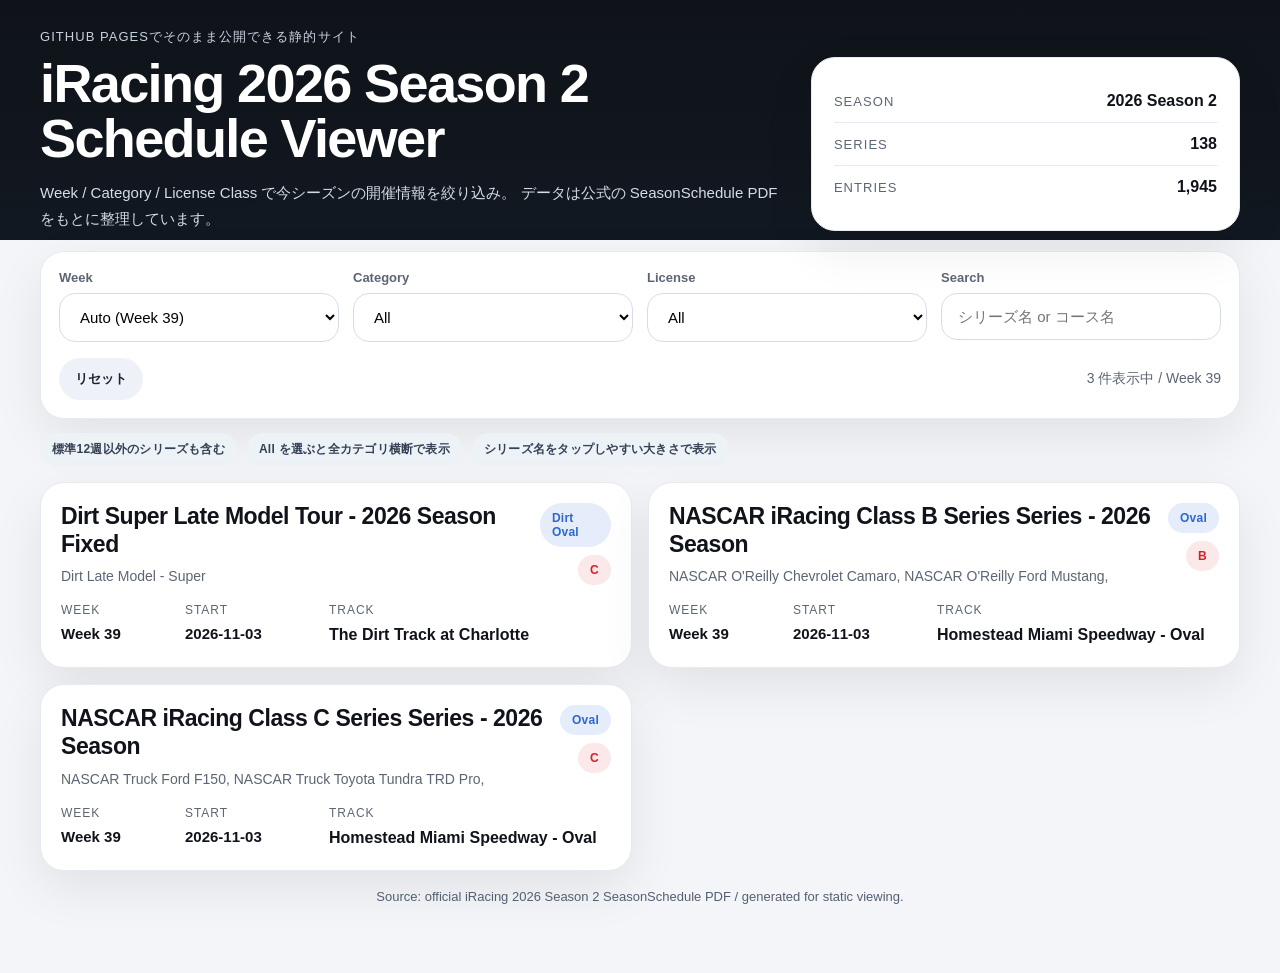
==== index.html @ 4efc9934 "Rename iracing-season-viewer-single-file.html to index.html" ====
<!doctype html>
<html lang="ja">
<head>
  <meta charset="utf-8" />
  <meta name="viewport" content="width=device-width, initial-scale=1" />
  <title>iRacing 2026 S2 Schedule Viewer</title>
  <meta name="description" content="iRacing 2026 Season 2 の開催情報を Week / Category / License で絞り込めるビューアー" />
  <style>

:root{
  --bg:#0e1116;
  --bg-soft:#161b22;
  --card:#ffffff;
  --text:#10131a;
  --text-soft:#5c6573;
  --line:#e7eaf0;
  --accent:#d91f26;
  --accent-2:#2f66d0;
  --shadow:0 18px 50px rgba(7,10,15,.08);
  --radius:24px;
}
*{box-sizing:border-box}
html,body{margin:0;padding:0;font-family:-apple-system,BlinkMacSystemFont,"Segoe UI",Roboto,"Hiragino Kaku Gothic ProN","Yu Gothic",sans-serif;background:linear-gradient(180deg,#0f1319 0%, #121821 240px, #f3f5f8 240px, #f3f5f8 100%);color:var(--text)}
body{min-height:100vh}
.page{width:min(1200px,calc(100vw - 28px));margin:0 auto;padding:28px 0 56px}
.hero{display:grid;grid-template-columns:1.4fr .8fr;gap:20px;align-items:stretch;margin-bottom:20px}
.eyebrow{margin:0 0 10px;color:#c7d2df;font-size:13px;letter-spacing:.08em;text-transform:uppercase}
h1{margin:0;color:#fff;font-size:clamp(30px,5vw,54px);line-height:1.02;letter-spacing:-.03em}
.hero-copy{max-width:820px;color:#d5dce7;font-size:15px;line-height:1.7;margin:14px 0 0}
.card{background:var(--card);border:1px solid var(--line);border-radius:var(--radius);box-shadow:var(--shadow)}
.hero-meta{padding:22px;align-self:end}
.meta-row{display:flex;justify-content:space-between;align-items:center;padding:12px 0;border-bottom:1px solid var(--line)}
.meta-row:last-child{border-bottom:none}
.meta-label{color:var(--text-soft);font-size:13px;text-transform:uppercase;letter-spacing:.08em}
.filters{padding:18px;margin-bottom:14px}
.filter-grid{display:grid;grid-template-columns:repeat(4,minmax(0,1fr));gap:14px}
.field{display:flex;flex-direction:column;gap:8px}
.field span{font-size:13px;color:var(--text-soft);font-weight:600}
.field select,.field input{
  width:100%;padding:14px 16px;border:1px solid #d7dde8;border-radius:16px;
  background:#fff;font-size:15px;outline:none
}
.field select:focus,.field input:focus{border-color:var(--accent-2);box-shadow:0 0 0 3px rgba(47,102,208,.12)}
.filter-actions{display:flex;justify-content:space-between;align-items:center;gap:12px;margin-top:16px}
.button{border:none;border-radius:999px;padding:12px 16px;font-weight:700;cursor:pointer}
.button.secondary{background:#eef2f8;color:#1b2330}
.result-meta{font-size:14px;color:var(--text-soft)}
.legend{display:flex;flex-wrap:wrap;gap:10px;margin:12px 0 16px}
.badge{display:inline-flex;align-items:center;justify-content:center;padding:8px 12px;border-radius:999px;font-size:12px;font-weight:700;letter-spacing:.02em}
.badge.neutral{background:#edf2f7;color:#334155}
.cards{display:grid;grid-template-columns:repeat(2,minmax(0,1fr));gap:16px}
.schedule-card{padding:20px}
.card-top{display:flex;justify-content:space-between;align-items:flex-start;gap:14px;margin-bottom:16px}
.series-name{margin:0;font-size:23px;line-height:1.2;letter-spacing:-.02em}
.series-subtitle{margin:8px 0 0;color:var(--text-soft);font-size:14px;line-height:1.5}
.badge-stack{display:flex;flex-direction:column;align-items:flex-end;gap:8px}
.category-badge{background:rgba(47,102,208,.12);color:var(--accent-2)}
.license-badge{background:rgba(217,31,38,.1);color:var(--accent)}
.info-grid{display:grid;grid-template-columns:110px 130px 1fr;gap:14px}
.label{font-size:12px;text-transform:uppercase;color:var(--text-soft);letter-spacing:.08em;margin-bottom:6px}
.value{font-size:15px;line-height:1.5;font-weight:600}
.track-value{font-size:16px}
.footer{margin-top:18px;color:#526071;font-size:13px;text-align:center}
.empty-state{padding:24px;text-align:center;color:var(--text-soft);grid-column:1/-1}
@media (max-width: 920px){
  .hero{grid-template-columns:1fr}
  .filter-grid{grid-template-columns:1fr 1fr}
  .cards{grid-template-columns:1fr}
}
@media (max-width: 640px){
  .page{width:min(100vw - 18px,1200px);padding-top:18px}
  .filter-grid{grid-template-columns:1fr}
  .filter-actions{flex-direction:column;align-items:flex-start}
  .series-name{font-size:20px}
  .info-grid{grid-template-columns:1fr}
  .badge-stack{align-items:flex-start;flex-direction:row;flex-wrap:wrap}
}

</style>
</head>
<body>
  <div class="page">
    <header class="hero">
      <div>
        <p class="eyebrow">GitHub Pagesでそのまま公開できる静的サイト</p>
        <h1>iRacing 2026 Season 2<br>Schedule Viewer</h1>
        <p class="hero-copy">
          Week / Category / License Class で今シーズンの開催情報を絞り込み。
          データは公式の SeasonSchedule PDF をもとに整理しています。
        </p>
      </div>
      <div class="hero-meta card">
        <div class="meta-row">
          <span class="meta-label">Season</span>
          <strong id="seasonName">2026 Season 2</strong>
        </div>
        <div class="meta-row">
          <span class="meta-label">Series</span>
          <strong id="seriesCount">-</strong>
        </div>
        <div class="meta-row">
          <span class="meta-label">Entries</span>
          <strong id="entryCount">-</strong>
        </div>
      </div>
    </header>

    <section class="filters card">
      <div class="filter-grid">
        <label class="field">
          <span>Week</span>
          <select id="weekFilter"></select>
        </label>

        <label class="field">
          <span>Category</span>
          <select id="categoryFilter">
            <option value="All">All</option>
          </select>
        </label>

        <label class="field">
          <span>License</span>
          <select id="licenseFilter">
            <option value="All">All</option>
          </select>
        </label>

        <label class="field field-search">
          <span>Search</span>
          <input id="searchInput" type="text" placeholder="シリーズ名 or コース名" />
        </label>
      </div>

      <div class="filter-actions">
        <button id="resetBtn" class="button secondary" type="button">リセット</button>
        <div id="resultMeta" class="result-meta">-</div>
      </div>
    </section>

    <section class="legend">
      <span class="badge neutral">標準12週以外のシリーズも含む</span>
      <span class="badge neutral">All を選ぶと全カテゴリ横断で表示</span>
      <span class="badge neutral">シリーズ名をタップしやすい大きさで表示</span>
    </section>

    <section id="cards" class="cards" aria-live="polite"></section>

    <template id="cardTemplate">
      <article class="schedule-card card">
        <div class="card-top">
          <div>
            <h2 class="series-name"></h2>
            <p class="series-subtitle"></p>
          </div>
          <div class="badge-stack">
            <span class="badge category-badge"></span>
            <span class="badge license-badge"></span>
          </div>
        </div>
        <div class="info-grid">
          <div>
            <div class="label">Week</div>
            <div class="value week-value"></div>
          </div>
          <div>
            <div class="label">Start</div>
            <div class="value date-value"></div>
          </div>
          <div class="track-block">
            <div class="label">Track</div>
            <div class="value track-value"></div>
          </div>
        </div>
      </article>
    </template>

    <footer class="footer">
      <p>Source: official iRacing 2026 Season 2 SeasonSchedule PDF / generated for static viewing.</p>
    </footer>
  </div>

  <script id="scheduleData" type="application/json">{"season": "2026 Season 2", "source": "Official iRacing SeasonSchedule.pdf", "generatedAt": "2026-03-24", "entries": [{"seriesName": "Mini Stock Rookie Series by Thrustmaster - 2026 Season 2", "category": "Oval", "license": "Rookie", "week": 1, "startDate": "2026-03-17", "track": "Charlotte Motor Speedway - Oval", "subtitle": "Mini Stock", "sourcePage": 6}, {"seriesName": "Mini Stock Rookie Series by Thrustmaster - 2026 Season 2", "category": "Oval", "license": "Rookie", "week": 2, "startDate": "2026-03-24", "track": "Langley Speedway", "subtitle": "Mini Stock", "sourcePage": 6}, {"seriesName": "Mini Stock Rookie Series by Thrustmaster - 2026 Season 2", "category": "Oval", "license": "Rookie", "week": 3, "startDate": "2026-03-31", "track": "USA International Speedway - Asphalt", "subtitle": "Mini Stock", "sourcePage": 6}, {"seriesName": "Mini Stock Rookie Series by Thrustmaster - 2026 Season 2", "category": "Oval", "license": "Rookie", "week": 4, "startDate": "2026-04-07", "track": "Southern National Motorsports Park", "subtitle": "Mini Stock", "sourcePage": 6}, {"seriesName": "Mini Stock Rookie Series by Thrustmaster - 2026 Season 2", "category": "Oval", "license": "Rookie", "week": 5, "startDate": "2026-04-14", "track": "South Boston Speedway", "subtitle": "Mini Stock", "sourcePage": 6}, {"seriesName": "Mini Stock Rookie Series by Thrustmaster - 2026 Season 2", "category": "Oval", "license": "Rookie", "week": 6, "startDate": "2026-04-21", "track": "Concord Speedway", "subtitle": "Mini Stock", "sourcePage": 6}, {"seriesName": "Mini Stock Rookie Series by Thrustmaster - 2026 Season 2", "category": "Oval", "license": "Rookie", "week": 7, "startDate": "2026-04-28", "track": "Oxford Plains Speedway", "subtitle": "Mini Stock", "sourcePage": 6}, {"seriesName": "Mini Stock Rookie Series by Thrustmaster - 2026 Season 2", "category": "Oval", "license": "Rookie", "week": 8, "startDate": "2026-05-05", "track": "Lanier National Speedway - Asphalt", "subtitle": "Mini Stock", "sourcePage": 6}, {"seriesName": "Mini Stock Rookie Series by Thrustmaster - 2026 Season 2", "category": "Oval", "license": "Rookie", "week": 9, "startDate": "2026-05-12", "track": "Thompson Speedway Motorsports Park - Oval", "subtitle": "Mini Stock", "sourcePage": 6}, {"seriesName": "Mini Stock Rookie Series by Thrustmaster - 2026 Season 2", "category": "Oval", "license": "Rookie", "week": 10, "startDate": "2026-05-19", "track": "Charlotte Motor Speedway - Oval", "subtitle": "Mini Stock", "sourcePage": 6}, {"seriesName": "Mini Stock Rookie Series by Thrustmaster - 2026 Season 2", "category": "Oval", "license": "Rookie", "week": 11, "startDate": "2026-05-26", "track": "Langley Speedway", "subtitle": "Mini Stock", "sourcePage": 6}, {"seriesName": "Mini Stock Rookie Series by Thrustmaster - 2026 Season 2", "category": "Oval", "license": "Rookie", "week": 12, "startDate": "2026-06-02", "track": "USA International Speedway - Asphalt", "subtitle": "Mini Stock", "sourcePage": 6}, {"seriesName": "Rookie Legends Cup by Simshop - 2026 Season 2", "category": "Oval", "license": "Rookie", "week": 1, "startDate": "2026-03-17", "track": "Charlotte Motor Speedway - Legends Oval", "subtitle": "Legends Ford '34 Coupe", "sourcePage": 7}, {"seriesName": "Rookie Legends Cup by Simshop - 2026 Season 2", "category": "Oval", "license": "Rookie", "week": 2, "startDate": "2026-03-24", "track": "USA International Speedway - Asphalt", "subtitle": "Legends Ford '34 Coupe", "sourcePage": 7}, {"seriesName": "Rookie Legends Cup by Simshop - 2026 Season 2", "category": "Oval", "license": "Rookie", "week": 3, "startDate": "2026-03-31", "track": "Oxford Plains Speedway", "subtitle": "Legends Ford '34 Coupe", "sourcePage": 7}, {"seriesName": "Rookie Legends Cup by Simshop - 2026 Season 2", "category": "Oval", "license": "Rookie", "week": 4, "startDate": "2026-04-07", "track": "Concord Speedway", "subtitle": "Legends Ford '34 Coupe", "sourcePage": 7}, {"seriesName": "Rookie Legends Cup by Simshop - 2026 Season 2", "category": "Oval", "license": "Rookie", "week": 5, "startDate": "2026-04-14", "track": "South Boston Speedway", "subtitle": "Legends Ford '34 Coupe", "sourcePage": 7}, {"seriesName": "Rookie Legends Cup by Simshop - 2026 Season 2", "category": "Oval", "license": "Rookie", "week": 6, "startDate": "2026-04-21", "track": "Lanier National Speedway - Asphalt", "subtitle": "Legends Ford '34 Coupe", "sourcePage": 7}, {"seriesName": "Rookie Legends Cup by Simshop - 2026 Season 2", "category": "Oval", "license": "Rookie", "week": 7, "startDate": "2026-04-28", "track": "Charlotte Motor Speedway - Legends Oval", "subtitle": "Legends Ford '34 Coupe", "sourcePage": 7}, {"seriesName": "Rookie Legends Cup by Simshop - 2026 Season 2", "category": "Oval", "license": "Rookie", "week": 8, "startDate": "2026-05-05", "track": "Thompson Speedway Motorsports Park - Oval", "subtitle": "Legends Ford '34 Coupe", "sourcePage": 7}, {"seriesName": "Rookie Legends Cup by Simshop - 2026 Season 2", "category": "Oval", "license": "Rookie", "week": 9, "startDate": "2026-05-12", "track": "Langley Speedway", "subtitle": "Legends Ford '34 Coupe", "sourcePage": 7}, {"seriesName": "Rookie Legends Cup by Simshop - 2026 Season 2", "category": "Oval", "license": "Rookie", "week": 10, "startDate": "2026-05-19", "track": "Lanier National Speedway - Asphalt", "subtitle": "Legends Ford '34 Coupe", "sourcePage": 7}, {"seriesName": "Rookie Legends Cup by Simshop - 2026 Season 2", "category": "Oval", "license": "Rookie", "week": 11, "startDate": "2026-05-26", "track": "Oxford Plains Speedway", "subtitle": "Legends Ford '34 Coupe", "sourcePage": 7}, {"seriesName": "Rookie Legends Cup by Simshop - 2026 Season 2", "category": "Oval", "license": "Rookie", "week": 12, "startDate": "2026-06-02", "track": "USA International Speedway - Asphalt", "subtitle": "Legends Ford '34 Coupe", "sourcePage": 7}, {"seriesName": "Rookie Street Stock Series by Fanatec - 2026 Season 2 Fixed", "category": "Oval", "license": "Rookie", "week": 1, "startDate": "2026-03-17", "track": "Charlotte Motor Speedway - Oval", "subtitle": "Street Stock - Eagle T3, Street Stock - Panther C1, Street Stock - Casino", "sourcePage": 8}, {"seriesName": "Rookie Street Stock Series by Fanatec - 2026 Season 2 Fixed", "category": "Oval", "license": "Rookie", "week": 2, "startDate": "2026-03-24", "track": "Langley Speedway", "subtitle": "Street Stock - Eagle T3, Street Stock - Panther C1, Street Stock - Casino", "sourcePage": 8}, {"seriesName": "Rookie Street Stock Series by Fanatec - 2026 Season 2 Fixed", "category": "Oval", "license": "Rookie", "week": 3, "startDate": "2026-03-31", "track": "USA International Speedway - Asphalt", "subtitle": "Street Stock - Eagle T3, Street Stock - Panther C1, Street Stock - Casino", "sourcePage": 8}, {"seriesName": "Rookie Street Stock Series by Fanatec - 2026 Season 2 Fixed", "category": "Oval", "license": "Rookie", "week": 4, "startDate": "2026-04-07", "track": "Southern National Motorsports Park", "subtitle": "Street Stock - Eagle T3, Street Stock - Panther C1, Street Stock - Casino", "sourcePage": 8}, {"seriesName": "Rookie Street Stock Series by Fanatec - 2026 Season 2 Fixed", "category": "Oval", "license": "Rookie", "week": 5, "startDate": "2026-04-14", "track": "South Boston Speedway", "subtitle": "Street Stock - Eagle T3, Street Stock - Panther C1, Street Stock - Casino", "sourcePage": 8}, {"seriesName": "Rookie Street Stock Series by Fanatec - 2026 Season 2 Fixed", "category": "Oval", "license": "Rookie", "week": 6, "startDate": "2026-04-21", "track": "Concord Speedway", "subtitle": "Street Stock - Eagle T3, Street Stock - Panther C1, Street Stock - Casino", "sourcePage": 8}, {"seriesName": "Rookie Street Stock Series by Fanatec - 2026 Season 2 Fixed", "category": "Oval", "license": "Rookie", "week": 7, "startDate": "2026-04-28", "track": "Oxford Plains Speedway", "subtitle": "Street Stock - Eagle T3, Street Stock - Panther C1, Street Stock - Casino", "sourcePage": 8}, {"seriesName": "Rookie Street Stock Series by Fanatec - 2026 Season 2 Fixed", "category": "Oval", "license": "Rookie", "week": 8, "startDate": "2026-05-05", "track": "Lanier National Speedway - Asphalt", "subtitle": "Street Stock - Eagle T3, Street Stock - Panther C1, Street Stock - Casino", "sourcePage": 8}, {"seriesName": "Rookie Street Stock Series by Fanatec - 2026 Season 2 Fixed", "category": "Oval", "license": "Rookie", "week": 9, "startDate": "2026-05-12", "track": "Thompson Speedway Motorsports Park - Oval", "subtitle": "Street Stock - Eagle T3, Street Stock - Panther C1, Street Stock - Casino", "sourcePage": 8}, {"seriesName": "Rookie Street Stock Series by Fanatec - 2026 Season 2 Fixed", "category": "Oval", "license": "Rookie", "week": 10, "startDate": "2026-05-19", "track": "Charlotte Motor Speedway - Oval", "subtitle": "Street Stock - Eagle T3, Street Stock - Panther C1, Street Stock - Casino", "sourcePage": 8}, {"seriesName": "Rookie Street Stock Series by Fanatec - 2026 Season 2 Fixed", "category": "Oval", "license": "Rookie", "week": 11, "startDate": "2026-05-26", "track": "Langley Speedway", "subtitle": "Street Stock - Eagle T3, Street Stock - Panther C1, Street Stock - Casino", "sourcePage": 8}, {"seriesName": "Rookie Street Stock Series by Fanatec - 2026 Season 2 Fixed", "category": "Oval", "license": "Rookie", "week": 12, "startDate": "2026-06-02", "track": "USA International Speedway - Asphalt", "subtitle": "Street Stock - Eagle T3, Street Stock - Panther C1, Street Stock - Casino", "sourcePage": 8}, {"seriesName": "ARCA Menards Series - 2026 Season 2 - Fixed", "category": "Oval", "license": "D", "week": 1, "startDate": "2026-03-17", "track": "Chicagoland Speedway", "subtitle": "ARCA Chevrolet SS, ARCA Ford Mustang, ARCA Toyota Camry", "sourcePage": 10}, {"seriesName": "ARCA Menards Series - 2026 Season 2 - Fixed", "category": "Oval", "license": "D", "week": 2, "startDate": "2026-03-24", "track": "Hickory Motor Speedway", "subtitle": "ARCA Chevrolet SS, ARCA Ford Mustang, ARCA Toyota Camry", "sourcePage": 10}, {"seriesName": "ARCA Menards Series - 2026 Season 2 - Fixed", "category": "Oval", "license": "D", "week": 3, "startDate": "2026-03-31", "track": "Rockingham Speedway - Oval", "subtitle": "ARCA Chevrolet SS, ARCA Ford Mustang, ARCA Toyota Camry", "sourcePage": 10}, {"seriesName": "ARCA Menards Series - 2026 Season 2 - Fixed", "category": "Oval", "license": "D", "week": 4, "startDate": "2026-04-07", "track": "Kansas Speedway - Oval", "subtitle": "ARCA Chevrolet SS, ARCA Ford Mustang, ARCA Toyota Camry", "sourcePage": 10}, {"seriesName": "ARCA Menards Series - 2026 Season 2 - Fixed", "category": "Oval", "license": "D", "week": 5, "startDate": "2026-04-14", "track": "Talladega Superspeedway", "subtitle": "ARCA Chevrolet SS, ARCA Ford Mustang, ARCA Toyota Camry", "sourcePage": 10}, {"seriesName": "ARCA Menards Series - 2026 Season 2 - Fixed", "category": "Oval", "license": "D", "week": 6, "startDate": "2026-04-21", "track": "Lanier National Speedway - Asphalt", "subtitle": "ARCA Chevrolet SS, ARCA Ford Mustang, ARCA Toyota Camry", "sourcePage": 10}, {"seriesName": "ARCA Menards Series - 2026 Season 2 - Fixed", "category": "Oval", "license": "D", "week": 7, "startDate": "2026-04-28", "track": "Watkins Glen International - Cup", "subtitle": "ARCA Chevrolet SS, ARCA Ford Mustang, ARCA Toyota Camry", "sourcePage": 10}, {"seriesName": "ARCA Menards Series - 2026 Season 2 - Fixed", "category": "Oval", "license": "D", "week": 8, "startDate": "2026-05-05", "track": "Nashville Fairgrounds Speedway - Oval", "subtitle": "ARCA Chevrolet SS, ARCA Ford Mustang, ARCA Toyota Camry", "sourcePage": 10}, {"seriesName": "ARCA Menards Series - 2026 Season 2 - Fixed", "category": "Oval", "license": "D", "week": 9, "startDate": "2026-05-12", "track": "[Legacy] Phoenix Raceway - 2008 - Oval", "subtitle": "ARCA Chevrolet SS, ARCA Ford Mustang, ARCA Toyota Camry", "sourcePage": 10}, {"seriesName": "ARCA Menards Series - 2026 Season 2 - Fixed", "category": "Oval", "license": "D", "week": 10, "startDate": "2026-05-19", "track": "South Boston Speedway", "subtitle": "ARCA Chevrolet SS, ARCA Ford Mustang, ARCA Toyota Camry", "sourcePage": 10}, {"seriesName": "ARCA Menards Series - 2026 Season 2 - Fixed", "category": "Oval", "license": "D", "week": 11, "startDate": "2026-05-26", "track": "Michigan International Speedway", "subtitle": "ARCA Chevrolet SS, ARCA Ford Mustang, ARCA Toyota Camry", "sourcePage": 10}, {"seriesName": "ARCA Menards Series - 2026 Season 2 - Fixed", "category": "Oval", "license": "D", "week": 12, "startDate": "2026-06-02", "track": "Pocono Raceway", "subtitle": "ARCA Chevrolet SS, ARCA Ford Mustang, ARCA Toyota Camry", "sourcePage": 10}, {"seriesName": "ARCA Menards Series - 2026 Season 2 - Fixed", "category": "Oval", "license": "D", "week": 1, "startDate": "2026-03-17", "track": "Southern National Motorsports Park", "subtitle": "ARCA Chevrolet SS, ARCA Ford Mustang, ARCA Toyota Camry", "sourcePage": 10}, {"seriesName": "ARCA Menards Series - 2026 Season 2 - Fixed", "category": "Oval", "license": "D", "week": 2, "startDate": "2026-03-24", "track": "The Bullring", "subtitle": "ARCA Chevrolet SS, ARCA Ford Mustang, ARCA Toyota Camry", "sourcePage": 10}, {"seriesName": "ARCA Menards Series - 2026 Season 2 - Fixed", "category": "Oval", "license": "D", "week": 3, "startDate": "2026-03-31", "track": "Myrtle Beach Speedway", "subtitle": "ARCA Chevrolet SS, ARCA Ford Mustang, ARCA Toyota Camry", "sourcePage": 10}, {"seriesName": "ARCA Menards Series - 2026 Season 2 - Fixed", "category": "Oval", "license": "D", "week": 4, "startDate": "2026-04-07", "track": "Hickory Motor Speedway", "subtitle": "ARCA Chevrolet SS, ARCA Ford Mustang, ARCA Toyota Camry", "sourcePage": 10}, {"seriesName": "ARCA Menards Series - 2026 Season 2 - Fixed", "category": "Oval", "license": "D", "week": 5, "startDate": "2026-04-14", "track": "Richmond Raceway", "subtitle": "ARCA Chevrolet SS, ARCA Ford Mustang, ARCA Toyota Camry", "sourcePage": 10}, {"seriesName": "ARCA Menards Series - 2026 Season 2 - Fixed", "category": "Oval", "license": "D", "week": 6, "startDate": "2026-04-21", "track": "Langley Speedway", "subtitle": "ARCA Chevrolet SS, ARCA Ford Mustang, ARCA Toyota Camry", "sourcePage": 10}, {"seriesName": "ARCA Menards Series - 2026 Season 2 - Fixed", "category": "Oval", "license": "D", "week": 7, "startDate": "2026-04-28", "track": "Martinsville Speedway", "subtitle": "ARCA Chevrolet SS, ARCA Ford Mustang, ARCA Toyota Camry", "sourcePage": 10}, {"seriesName": "ARCA Menards Series - 2026 Season 2 - Fixed", "category": "Oval", "license": "D", "week": 8, "startDate": "2026-05-05", "track": "South Boston Speedway", "subtitle": "ARCA Chevrolet SS, ARCA Ford Mustang, ARCA Toyota Camry", "sourcePage": 10}, {"seriesName": "ARCA Menards Series - 2026 Season 2 - Fixed", "category": "Oval", "license": "D", "week": 9, "startDate": "2026-05-12", "track": "Five Flags Speedway", "subtitle": "ARCA Chevrolet SS, ARCA Ford Mustang, ARCA Toyota Camry", "sourcePage": 10}, {"seriesName": "ARCA Menards Series - 2026 Season 2 - Fixed", "category": "Oval", "license": "D", "week": 10, "startDate": "2026-05-19", "track": "Thompson Speedway Motorsports Park - Oval", "subtitle": "ARCA Chevrolet SS, ARCA Ford Mustang, ARCA Toyota Camry", "sourcePage": 10}, {"seriesName": "ARCA Menards Series - 2026 Season 2 - Fixed", "category": "Oval", "license": "D", "week": 11, "startDate": "2026-05-26", "track": "Concord Speedway", "subtitle": "ARCA Chevrolet SS, ARCA Ford Mustang, ARCA Toyota Camry", "sourcePage": 10}, {"seriesName": "ARCA Menards Series - 2026 Season 2 - Fixed", "category": "Oval", "license": "D", "week": 12, "startDate": "2026-06-02", "track": "USA International Speedway - Asphalt", "subtitle": "ARCA Chevrolet SS, ARCA Ford Mustang, ARCA Toyota Camry", "sourcePage": 10}, {"seriesName": "Draft Master Challenge by Simagic - 2026 Season 2", "category": "Oval", "license": "D", "week": 1, "startDate": "2026-03-17", "track": "Talladega Superspeedway NASCAR Cup Series Next Gen Chevrolet Camaro ZL1, NASCAR Cup Series Next Gen Ford Mustang, NASCAR Cup Series Next Gen Toyota Camry", "subtitle": "See race week for cars in use that week.", "sourcePage": 12}, {"seriesName": "Draft Master Challenge by Simagic - 2026 Season 2", "category": "Oval", "license": "D", "week": 2, "startDate": "2026-03-24", "track": "Talladega Superspeedway Gen 4 Chevrolet Monte Carlo - 2003, Gen 4 Ford Taurus - 2003", "subtitle": "See race week for cars in use that week.", "sourcePage": 12}, {"seriesName": "Draft Master Challenge by Simagic - 2026 Season 2", "category": "Oval", "license": "D", "week": 3, "startDate": "2026-03-31", "track": "Talladega Superspeedway NASCAR O'Reilly Chevrolet Camaro, NASCAR O'Reilly Ford Mustang, NASCAR O'Reilly Toyota Supra", "subtitle": "See race week for cars in use that week.", "sourcePage": 12}, {"seriesName": "Draft Master Challenge by Simagic - 2026 Season 2", "category": "Oval", "license": "D", "week": 4, "startDate": "2026-04-07", "track": "Talladega Superspeedway [Legacy] NASCAR Cup Chevrolet Impala COT - 2009", "subtitle": "See race week for cars in use that week.", "sourcePage": 12}, {"seriesName": "Draft Master Challenge by Simagic - 2026 Season 2", "category": "Oval", "license": "D", "week": 5, "startDate": "2026-04-14", "track": "Talladega Superspeedway NASCAR Truck Chevrolet Silverado, NASCAR Truck Ford F150, NASCAR Truck RAM, NASCAR Truck Toyota Tundra TRD Pro", "subtitle": "See race week for cars in use that week.", "sourcePage": 12}, {"seriesName": "Draft Master Challenge by Simagic - 2026 Season 2", "category": "Oval", "license": "D", "week": 6, "startDate": "2026-04-21", "track": "Talladega Superspeedway NASCAR Legends Buick LeSabre - 1987, NASCAR Legends Chevrolet Monte Carlo - 1987, NASCAR Legends Ford Thunderbird - 1987, NASCAR Legends Pontiac Grand Prix - 1987", "subtitle": "See race week for cars in use that week.", "sourcePage": 12}, {"seriesName": "Draft Master Challenge by Simagic - 2026 Season 2", "category": "Oval", "license": "D", "week": 7, "startDate": "2026-04-28", "track": "Daytona International Speedway - Oval NASCAR Cup Series Next Gen Chevrolet Camaro ZL1, NASCAR Cup Series Next Gen Ford Mustang, NASCAR Cup Series Next Gen Toyota Camry", "subtitle": "See race week for cars in use that week.", "sourcePage": 12}, {"seriesName": "Draft Master Challenge by Simagic - 2026 Season 2", "category": "Oval", "license": "D", "week": 8, "startDate": "2026-05-05", "track": "Daytona International Speedway - Oval Gen 4 Chevrolet Monte Carlo - 2003, Gen 4 Ford Taurus - 2003", "subtitle": "See race week for cars in use that week.", "sourcePage": 12}, {"seriesName": "Draft Master Challenge by Simagic - 2026 Season 2", "category": "Oval", "license": "D", "week": 9, "startDate": "2026-05-12", "track": "Daytona International Speedway - Oval NASCAR O'Reilly Chevrolet Camaro, NASCAR O'Reilly Ford Mustang, NASCAR O'Reilly Toyota Supra", "subtitle": "See race week for cars in use that week.", "sourcePage": 12}, {"seriesName": "Draft Master Challenge by Simagic - 2026 Season 2", "category": "Oval", "license": "D", "week": 10, "startDate": "2026-05-19", "track": "Daytona International Speedway - Oval [Legacy] NASCAR Cup Chevrolet Impala COT - 2009", "subtitle": "See race week for cars in use that week.", "sourcePage": 12}, {"seriesName": "Draft Master Challenge by Simagic - 2026 Season 2", "category": "Oval", "license": "D", "week": 11, "startDate": "2026-05-26", "track": "Daytona International Speedway - Oval NASCAR Truck Chevrolet Silverado, NASCAR Truck Ford F150, NASCAR Truck RAM, NASCAR Truck Toyota Tundra TRD Pro", "subtitle": "See race week for cars in use that week.", "sourcePage": 12}, {"seriesName": "Draft Master Challenge by Simagic - 2026 Season 2", "category": "Oval", "license": "D", "week": 12, "startDate": "2026-06-02", "track": "Daytona International Speedway - Oval NASCAR Legends Buick LeSabre - 1987, NASCAR Legends Chevrolet Monte Carlo - 1987, NASCAR Legends Ford Thunderbird - 1987, NASCAR Legends Pontiac Grand Prix - 1987", "subtitle": "See race week for cars in use that week.", "sourcePage": 12}, {"seriesName": "Jr Open Wheel Oval Challenge - 2026 Season 2", "category": "Oval", "license": "D", "week": 1, "startDate": "2026-03-17", "track": "Thompson Speedway Motorsports Park - Oval", "subtitle": "Indy Pro 2000 PM-18", "sourcePage": 13}, {"seriesName": "Jr Open Wheel Oval Challenge - 2026 Season 2", "category": "Oval", "license": "D", "week": 2, "startDate": "2026-03-24", "track": "Richmond Raceway", "subtitle": "Indy Pro 2000 PM-18", "sourcePage": 13}, {"seriesName": "Jr Open Wheel Oval Challenge - 2026 Season 2", "category": "Oval", "license": "D", "week": 3, "startDate": "2026-03-31", "track": "World Wide Technology Raceway (Gateway) - Oval", "subtitle": "Indy Pro 2000 PM-18", "sourcePage": 13}, {"seriesName": "Jr Open Wheel Oval Challenge - 2026 Season 2", "category": "Oval", "license": "D", "week": 4, "startDate": "2026-04-07", "track": "Lanier National Speedway - Asphalt", "subtitle": "Indy Pro 2000 PM-18", "sourcePage": 13}, {"seriesName": "Jr Open Wheel Oval Challenge - 2026 Season 2", "category": "Oval", "license": "D", "week": 5, "startDate": "2026-04-14", "track": "Rockingham Speedway - Oval", "subtitle": "Indy Pro 2000 PM-18", "sourcePage": 13}, {"seriesName": "Jr Open Wheel Oval Challenge - 2026 Season 2", "category": "Oval", "license": "D", "week": 6, "startDate": "2026-04-21", "track": "USA International Speedway - Asphalt", "subtitle": "Indy Pro 2000 PM-18", "sourcePage": 13}, {"seriesName": "Jr Open Wheel Oval Challenge - 2026 Season 2", "category": "Oval", "license": "D", "week": 7, "startDate": "2026-04-28", "track": "Southern National Motorsports Park", "subtitle": "Indy Pro 2000 PM-18", "sourcePage": 13}, {"seriesName": "Jr Open Wheel Oval Challenge - 2026 Season 2", "category": "Oval", "license": "D", "week": 8, "startDate": "2026-05-05", "track": "Indianapolis Motor Speedway - Open Wheel Oval", "subtitle": "Indy Pro 2000 PM-18", "sourcePage": 13}, {"seriesName": "Jr Open Wheel Oval Challenge - 2026 Season 2", "category": "Oval", "license": "D", "week": 9, "startDate": "2026-05-12", "track": "[Legacy] Phoenix Raceway - 2008 - Oval", "subtitle": "Indy Pro 2000 PM-18", "sourcePage": 13}, {"seriesName": "Jr Open Wheel Oval Challenge - 2026 Season 2", "category": "Oval", "license": "D", "week": 10, "startDate": "2026-05-19", "track": "Lucas Oil Indianapolis Raceway Park - Oval", "subtitle": "Indy Pro 2000 PM-18", "sourcePage": 13}, {"seriesName": "Jr Open Wheel Oval Challenge - 2026 Season 2", "category": "Oval", "license": "D", "week": 11, "startDate": "2026-05-26", "track": "South Boston Speedway", "subtitle": "Indy Pro 2000 PM-18", "sourcePage": 13}, {"seriesName": "Jr Open Wheel Oval Challenge - 2026 Season 2", "category": "Oval", "license": "D", "week": 12, "startDate": "2026-06-02", "track": "New Hampshire Motor Speedway - Oval", "subtitle": "Indy Pro 2000 PM-18", "sourcePage": 13}, {"seriesName": "SK Modified Series - 2026 Season 2 - Fixed", "category": "Oval", "license": "D", "week": 1, "startDate": "2026-03-17", "track": "Lanier National Speedway - Asphalt", "subtitle": "Modified - SK", "sourcePage": 14}, {"seriesName": "SK Modified Series - 2026 Season 2 - Fixed", "category": "Oval", "license": "D", "week": 2, "startDate": "2026-03-24", "track": "North Wilkesboro Speedway - Oval - 1987", "subtitle": "Modified - SK", "sourcePage": 14}, {"seriesName": "SK Modified Series - 2026 Season 2 - Fixed", "category": "Oval", "license": "D", "week": 3, "startDate": "2026-03-31", "track": "South Boston Speedway", "subtitle": "Modified - SK", "sourcePage": 14}, {"seriesName": "SK Modified Series - 2026 Season 2 - Fixed", "category": "Oval", "license": "D", "week": 4, "startDate": "2026-04-07", "track": "Slinger Speedway - Oval", "subtitle": "Modified - SK", "sourcePage": 14}, {"seriesName": "SK Modified Series - 2026 Season 2 - Fixed", "category": "Oval", "license": "D", "week": 5, "startDate": "2026-04-14", "track": "USA International Speedway - Asphalt", "subtitle": "Modified - SK", "sourcePage": 14}, {"seriesName": "SK Modified Series - 2026 Season 2 - Fixed", "category": "Oval", "license": "D", "week": 6, "startDate": "2026-04-21", "track": "Kevin Harvick's Kern Raceway - Asphalt Track", "subtitle": "Modified - SK", "sourcePage": 14}, {"seriesName": "SK Modified Series - 2026 Season 2 - Fixed", "category": "Oval", "license": "D", "week": 7, "startDate": "2026-04-28", "track": "Southern National Motorsports Park", "subtitle": "Modified - SK", "sourcePage": 14}, {"seriesName": "SK Modified Series - 2026 Season 2 - Fixed", "category": "Oval", "license": "D", "week": 8, "startDate": "2026-05-05", "track": "Nashville Fairgrounds Speedway - Mini", "subtitle": "Modified - SK", "sourcePage": 14}, {"seriesName": "SK Modified Series - 2026 Season 2 - Fixed", "category": "Oval", "license": "D", "week": 9, "startDate": "2026-05-12", "track": "Thompson Speedway Motorsports Park - Oval", "subtitle": "Modified - SK", "sourcePage": 14}, {"seriesName": "SK Modified Series - 2026 Season 2 - Fixed", "category": "Oval", "license": "D", "week": 10, "startDate": "2026-05-19", "track": "New Smyrna Speedway", "subtitle": "Modified - SK", "sourcePage": 14}, {"seriesName": "SK Modified Series - 2026 Season 2 - Fixed", "category": "Oval", "license": "D", "week": 11, "startDate": "2026-05-26", "track": "Oxford Plains Speedway", "subtitle": "Modified - SK", "sourcePage": 14}, {"seriesName": "SK Modified Series - 2026 Season 2 - Fixed", "category": "Oval", "license": "D", "week": 12, "startDate": "2026-06-02", "track": "Stafford Motor Speedway - Full Course", "subtitle": "Modified - SK", "sourcePage": 14}, {"seriesName": "SK Modified Weekly Series - 2026 Season 2", "category": "Oval", "license": "D", "week": 1, "startDate": "2026-03-17", "track": "Lanier National Speedway - Asphalt", "subtitle": "Modified - SK", "sourcePage": 15}, {"seriesName": "SK Modified Weekly Series - 2026 Season 2", "category": "Oval", "license": "D", "week": 2, "startDate": "2026-03-24", "track": "North Wilkesboro Speedway - Oval - 1987", "subtitle": "Modified - SK", "sourcePage": 15}, {"seriesName": "SK Modified Weekly Series - 2026 Season 2", "category": "Oval", "license": "D", "week": 3, "startDate": "2026-03-31", "track": "South Boston Speedway", "subtitle": "Modified - SK", "sourcePage": 15}, {"seriesName": "SK Modified Weekly Series - 2026 Season 2", "category": "Oval", "license": "D", "week": 4, "startDate": "2026-04-07", "track": "Slinger Speedway - Oval", "subtitle": "Modified - SK", "sourcePage": 15}, {"seriesName": "SK Modified Weekly Series - 2026 Season 2", "category": "Oval", "license": "D", "week": 5, "startDate": "2026-04-14", "track": "USA International Speedway - Asphalt", "subtitle": "Modified - SK", "sourcePage": 15}, {"seriesName": "SK Modified Weekly Series - 2026 Season 2", "category": "Oval", "license": "D", "week": 6, "startDate": "2026-04-21", "track": "Kevin Harvick's Kern Raceway - Asphalt Track", "subtitle": "Modified - SK", "sourcePage": 15}, {"seriesName": "SK Modified Weekly Series - 2026 Season 2", "category": "Oval", "license": "D", "week": 7, "startDate": "2026-04-28", "track": "Southern National Motorsports Park", "subtitle": "Modified - SK", "sourcePage": 15}, {"seriesName": "SK Modified Weekly Series - 2026 Season 2", "category": "Oval", "license": "D", "week": 8, "startDate": "2026-05-05", "track": "Nashville Fairgrounds Speedway - Mini", "subtitle": "Modified - SK", "sourcePage": 15}, {"seriesName": "SK Modified Weekly Series - 2026 Season 2", "category": "Oval", "license": "D", "week": 9, "startDate": "2026-05-12", "track": "Thompson Speedway Motorsports Park - Oval", "subtitle": "Modified - SK", "sourcePage": 15}, {"seriesName": "SK Modified Weekly Series - 2026 Season 2", "category": "Oval", "license": "D", "week": 10, "startDate": "2026-05-19", "track": "New Smyrna Speedway", "subtitle": "Modified - SK", "sourcePage": 15}, {"seriesName": "SK Modified Weekly Series - 2026 Season 2", "category": "Oval", "license": "D", "week": 11, "startDate": "2026-05-26", "track": "Oxford Plains Speedway", "subtitle": "Modified - SK", "sourcePage": 15}, {"seriesName": "SK Modified Weekly Series - 2026 Season 2", "category": "Oval", "license": "D", "week": 12, "startDate": "2026-06-02", "track": "Stafford Motor Speedway - Full Course", "subtitle": "Modified - SK", "sourcePage": 15}, {"seriesName": "SRX Series - Fixed - 2026 Season 2", "category": "Oval", "license": "D", "week": 1, "startDate": "2026-03-17", "track": "South Boston Speedway", "subtitle": "SRX", "sourcePage": 16}, {"seriesName": "SRX Series - Fixed - 2026 Season 2", "category": "Oval", "license": "D", "week": 2, "startDate": "2026-03-24", "track": "Richmond Raceway", "subtitle": "SRX", "sourcePage": 16}, {"seriesName": "SRX Series - Fixed - 2026 Season 2", "category": "Oval", "license": "D", "week": 3, "startDate": "2026-03-31", "track": "Williams Grove Speedway", "subtitle": "SRX", "sourcePage": 16}, {"seriesName": "SRX Series - Fixed - 2026 Season 2", "category": "Oval", "license": "D", "week": 4, "startDate": "2026-04-07", "track": "Road America - Full Course", "subtitle": "SRX", "sourcePage": 16}, {"seriesName": "SRX Series - Fixed - 2026 Season 2", "category": "Oval", "license": "D", "week": 5, "startDate": "2026-04-14", "track": "Lucas Oil Indianapolis Raceway Park - Oval", "subtitle": "SRX", "sourcePage": 16}, {"seriesName": "SRX Series - Fixed - 2026 Season 2", "category": "Oval", "license": "D", "week": 6, "startDate": "2026-04-21", "track": "New Smyrna Speedway", "subtitle": "SRX", "sourcePage": 16}, {"seriesName": "SRX Series - Fixed - 2026 Season 2", "category": "Oval", "license": "D", "week": 7, "startDate": "2026-04-28", "track": "Port Royal Speedway", "subtitle": "SRX", "sourcePage": 16}, {"seriesName": "SRX Series - Fixed - 2026 Season 2", "category": "Oval", "license": "D", "week": 8, "startDate": "2026-05-05", "track": "Oxford Plains Speedway", "subtitle": "SRX", "sourcePage": 16}, {"seriesName": "SRX Series - Fixed - 2026 Season 2", "category": "Oval", "license": "D", "week": 9, "startDate": "2026-05-12", "track": "Lime Rock Park - Classic", "subtitle": "SRX", "sourcePage": 16}, {"seriesName": "SRX Series - Fixed - 2026 Season 2", "category": "Oval", "license": "D", "week": 10, "startDate": "2026-05-19", "track": "Lernerville Speedway", "subtitle": "SRX", "sourcePage": 16}, {"seriesName": "SRX Series - Fixed - 2026 Season 2", "category": "Oval", "license": "D", "week": 11, "startDate": "2026-05-26", "track": "Homestead Miami Speedway - Oval", "subtitle": "SRX", "sourcePage": 16}, {"seriesName": "SRX Series - Fixed - 2026 Season 2", "category": "Oval", "license": "D", "week": 12, "startDate": "2026-06-02", "track": "Lanier National Speedway - Asphalt", "subtitle": "SRX", "sourcePage": 16}, {"seriesName": "CARS Tour Late Model Stocks - 2026 Season 2", "category": "Oval", "license": "C", "week": 1, "startDate": "2026-03-17", "track": "Southern National Motorsports Park", "subtitle": "Late Model Stock", "sourcePage": 17}, {"seriesName": "CARS Tour Late Model Stocks - 2026 Season 2", "category": "Oval", "license": "C", "week": 2, "startDate": "2026-03-24", "track": "The Bullring", "subtitle": "Late Model Stock", "sourcePage": 17}, {"seriesName": "CARS Tour Late Model Stocks - 2026 Season 2", "category": "Oval", "license": "C", "week": 3, "startDate": "2026-03-31", "track": "Myrtle Beach Speedway", "subtitle": "Late Model Stock", "sourcePage": 17}, {"seriesName": "CARS Tour Late Model Stocks - 2026 Season 2", "category": "Oval", "license": "C", "week": 4, "startDate": "2026-04-07", "track": "Hickory Motor Speedway", "subtitle": "Late Model Stock", "sourcePage": 17}, {"seriesName": "CARS Tour Late Model Stocks - 2026 Season 2", "category": "Oval", "license": "C", "week": 5, "startDate": "2026-04-14", "track": "Richmond Raceway", "subtitle": "Late Model Stock", "sourcePage": 17}, {"seriesName": "CARS Tour Late Model Stocks - 2026 Season 2", "category": "Oval", "license": "C", "week": 6, "startDate": "2026-04-21", "track": "Langley Speedway", "subtitle": "Late Model Stock", "sourcePage": 17}, {"seriesName": "CARS Tour Late Model Stocks - 2026 Season 2", "category": "Oval", "license": "C", "week": 7, "startDate": "2026-04-28", "track": "Martinsville Speedway", "subtitle": "Late Model Stock", "sourcePage": 17}, {"seriesName": "CARS Tour Late Model Stocks - 2026 Season 2", "category": "Oval", "license": "C", "week": 8, "startDate": "2026-05-05", "track": "South Boston Speedway", "subtitle": "Late Model Stock", "sourcePage": 17}, {"seriesName": "CARS Tour Late Model Stocks - 2026 Season 2", "category": "Oval", "license": "C", "week": 9, "startDate": "2026-05-12", "track": "Five Flags Speedway", "subtitle": "Late Model Stock", "sourcePage": 17}, {"seriesName": "CARS Tour Late Model Stocks - 2026 Season 2", "category": "Oval", "license": "C", "week": 10, "startDate": "2026-05-19", "track": "Thompson Speedway Motorsports Park - Oval", "subtitle": "Late Model Stock", "sourcePage": 17}, {"seriesName": "CARS Tour Late Model Stocks - 2026 Season 2", "category": "Oval", "license": "C", "week": 11, "startDate": "2026-05-26", "track": "Concord Speedway", "subtitle": "Late Model Stock", "sourcePage": 17}, {"seriesName": "CARS Tour Late Model Stocks - 2026 Season 2", "category": "Oval", "license": "C", "week": 12, "startDate": "2026-06-02", "track": "USA International Speedway - Asphalt", "subtitle": "Late Model Stock", "sourcePage": 17}, {"seriesName": "Indy NXT Oval Series - Fixed - 2026 Season 2", "category": "Oval", "license": "C", "week": 1, "startDate": "2026-03-17", "track": "Mobility Resort Motegi - Oval", "subtitle": "Dallara IL-15", "sourcePage": 18}, {"seriesName": "Indy NXT Oval Series - Fixed - 2026 Season 2", "category": "Oval", "license": "C", "week": 2, "startDate": "2026-03-24", "track": "USA International Speedway - Asphalt", "subtitle": "Dallara IL-15", "sourcePage": 18}, {"seriesName": "Indy NXT Oval Series - Fixed - 2026 Season 2", "category": "Oval", "license": "C", "week": 3, "startDate": "2026-03-31", "track": "Oswego Speedway - Oval", "subtitle": "Dallara IL-15", "sourcePage": 18}, {"seriesName": "Indy NXT Oval Series - Fixed - 2026 Season 2", "category": "Oval", "license": "C", "week": 4, "startDate": "2026-04-07", "track": "Five Flags Speedway", "subtitle": "Dallara IL-15", "sourcePage": 18}, {"seriesName": "Indy NXT Oval Series - Fixed - 2026 Season 2", "category": "Oval", "license": "C", "week": 5, "startDate": "2026-04-14", "track": "Iowa Speedway - Oval", "subtitle": "Dallara IL-15", "sourcePage": 18}, {"seriesName": "Indy NXT Oval Series - Fixed - 2026 Season 2", "category": "Oval", "license": "C", "week": 6, "startDate": "2026-04-21", "track": "Darlington Raceway", "subtitle": "Dallara IL-15", "sourcePage": 18}, {"seriesName": "Indy NXT Oval Series - Fixed - 2026 Season 2", "category": "Oval", "license": "C", "week": 7, "startDate": "2026-04-28", "track": "Lucas Oil Indianapolis Raceway Park - Oval", "subtitle": "Dallara IL-15", "sourcePage": 18}, {"seriesName": "Indy NXT Oval Series - Fixed - 2026 Season 2", "category": "Oval", "license": "C", "week": 8, "startDate": "2026-05-05", "track": "Autódromo Hermanos Rodríguez - Oval", "subtitle": "Dallara IL-15", "sourcePage": 18}, {"seriesName": "Indy NXT Oval Series - Fixed - 2026 Season 2", "category": "Oval", "license": "C", "week": 9, "startDate": "2026-05-12", "track": "North Wilkesboro Speedway - Oval - 1987", "subtitle": "Dallara IL-15", "sourcePage": 18}, {"seriesName": "Indy NXT Oval Series - Fixed - 2026 Season 2", "category": "Oval", "license": "C", "week": 10, "startDate": "2026-05-19", "track": "Indianapolis Motor Speedway - Open Wheel Oval", "subtitle": "Dallara IL-15", "sourcePage": 18}, {"seriesName": "Indy NXT Oval Series - Fixed - 2026 Season 2", "category": "Oval", "license": "C", "week": 11, "startDate": "2026-05-26", "track": "[Legacy] Phoenix Raceway - 2008 - Oval", "subtitle": "Dallara IL-15", "sourcePage": 18}, {"seriesName": "Indy NXT Oval Series - Fixed - 2026 Season 2", "category": "Oval", "license": "C", "week": 12, "startDate": "2026-06-02", "track": "World Wide Technology Raceway (Gateway) - Oval", "subtitle": "Dallara IL-15", "sourcePage": 18}, {"seriesName": "Legends Cup by Go Motorsports Shop - 2026 Season 2", "category": "Oval", "license": "C", "week": 1, "startDate": "2026-03-17", "track": "Las Vegas Motor Speedway - Legends Oval", "subtitle": "Legends Ford '34 Coupe", "sourcePage": 19}, {"seriesName": "Legends Cup by Go Motorsports Shop - 2026 Season 2", "category": "Oval", "license": "C", "week": 2, "startDate": "2026-03-24", "track": "The Bullring", "subtitle": "Legends Ford '34 Coupe", "sourcePage": 19}, {"seriesName": "Legends Cup by Go Motorsports Shop - 2026 Season 2", "category": "Oval", "license": "C", "week": 3, "startDate": "2026-03-31", "track": "USA International Speedway - Asphalt", "subtitle": "Legends Ford '34 Coupe", "sourcePage": 19}, {"seriesName": "Legends Cup by Go Motorsports Shop - 2026 Season 2", "category": "Oval", "license": "C", "week": 4, "startDate": "2026-04-07", "track": "South Boston Speedway", "subtitle": "Legends Ford '34 Coupe", "sourcePage": 19}, {"seriesName": "Legends Cup by Go Motorsports Shop - 2026 Season 2", "category": "Oval", "license": "C", "week": 5, "startDate": "2026-04-14", "track": "[Legacy] Kentucky Speedway - 2011 - Legends", "subtitle": "Legends Ford '34 Coupe", "sourcePage": 19}, {"seriesName": "Legends Cup by Go Motorsports Shop - 2026 Season 2", "category": "Oval", "license": "C", "week": 6, "startDate": "2026-04-21", "track": "Southern National Motorsports Park", "subtitle": "Legends Ford '34 Coupe", "sourcePage": 19}, {"seriesName": "Legends Cup by Go Motorsports Shop - 2026 Season 2", "category": "Oval", "license": "C", "week": 7, "startDate": "2026-04-28", "track": "Daytona International Speedway - Short", "subtitle": "Legends Ford '34 Coupe", "sourcePage": 19}, {"seriesName": "Legends Cup by Go Motorsports Shop - 2026 Season 2", "category": "Oval", "license": "C", "week": 8, "startDate": "2026-05-05", "track": "Langley Speedway", "subtitle": "Legends Ford '34 Coupe", "sourcePage": 19}, {"seriesName": "Legends Cup by Go Motorsports Shop - 2026 Season 2", "category": "Oval", "license": "C", "week": 9, "startDate": "2026-05-12", "track": "Kevin Harvick's Kern Raceway - Legends", "subtitle": "Legends Ford '34 Coupe", "sourcePage": 19}, {"seriesName": "Legends Cup by Go Motorsports Shop - 2026 Season 2", "category": "Oval", "license": "C", "week": 10, "startDate": "2026-05-19", "track": "Lanier National Speedway - Asphalt", "subtitle": "Legends Ford '34 Coupe", "sourcePage": 19}, {"seriesName": "Legends Cup by Go Motorsports Shop - 2026 Season 2", "category": "Oval", "license": "C", "week": 11, "startDate": "2026-05-26", "track": "Thompson Speedway Motorsports Park - Oval", "subtitle": "Legends Ford '34 Coupe", "sourcePage": 19}, {"seriesName": "Legends Cup by Go Motorsports Shop - 2026 Season 2", "category": "Oval", "license": "C", "week": 12, "startDate": "2026-06-02", "track": "Oxford Plains Speedway", "subtitle": "Legends Ford '34 Coupe", "sourcePage": 19}, {"seriesName": "NASCAR Class C Series - Fixed - 2026 Season 2", "category": "Oval", "license": "C", "week": 1, "startDate": "2026-03-17", "track": "Darlington Raceway", "subtitle": "NASCAR Truck Ford F150, NASCAR Truck Toyota Tundra TRD Pro,", "sourcePage": 20}, {"seriesName": "NASCAR Class C Series - Fixed - 2026 Season 2", "category": "Oval", "license": "C", "week": 2, "startDate": "2026-03-24", "track": "Talladega Superspeedway", "subtitle": "NASCAR Truck Ford F150, NASCAR Truck Toyota Tundra TRD Pro,", "sourcePage": 20}, {"seriesName": "NASCAR Class C Series - Fixed - 2026 Season 2", "category": "Oval", "license": "C", "week": 3, "startDate": "2026-03-31", "track": "Rockingham Speedway - Oval", "subtitle": "NASCAR Truck Ford F150, NASCAR Truck Toyota Tundra TRD Pro,", "sourcePage": 20}, {"seriesName": "NASCAR Class C Series - Fixed - 2026 Season 2", "category": "Oval", "license": "C", "week": 4, "startDate": "2026-04-07", "track": "Bristol Motor Speedway - Single Pit Roads", "subtitle": "NASCAR Truck Ford F150, NASCAR Truck Toyota Tundra TRD Pro,", "sourcePage": 20}, {"seriesName": "NASCAR Class C Series - Fixed - 2026 Season 2", "category": "Oval", "license": "C", "week": 5, "startDate": "2026-04-14", "track": "Circuit of the Americas - NASCAR West", "subtitle": "NASCAR Truck Ford F150, NASCAR Truck Toyota Tundra TRD Pro,", "sourcePage": 20}, {"seriesName": "NASCAR Class C Series - Fixed - 2026 Season 2", "category": "Oval", "license": "C", "week": 6, "startDate": "2026-04-21", "track": "Pocono Raceway", "subtitle": "NASCAR Truck Ford F150, NASCAR Truck Toyota Tundra TRD Pro,", "sourcePage": 20}, {"seriesName": "NASCAR Class C Series - Fixed - 2026 Season 2", "category": "Oval", "license": "C", "week": 7, "startDate": "2026-04-28", "track": "Texas Motor Speedway - Oval", "subtitle": "NASCAR Truck Ford F150, NASCAR Truck Toyota Tundra TRD Pro,", "sourcePage": 20}, {"seriesName": "NASCAR Class C Series - Fixed - 2026 Season 2", "category": "Oval", "license": "C", "week": 8, "startDate": "2026-05-05", "track": "Watkins Glen International - Cup", "subtitle": "NASCAR Truck Ford F150, NASCAR Truck Toyota Tundra TRD Pro,", "sourcePage": 20}, {"seriesName": "NASCAR Class C Series - Fixed - 2026 Season 2", "category": "Oval", "license": "C", "week": 9, "startDate": "2026-05-12", "track": "Dover Motor Speedway", "subtitle": "NASCAR Truck Ford F150, NASCAR Truck Toyota Tundra TRD Pro,", "sourcePage": 20}, {"seriesName": "NASCAR Class C Series - Fixed - 2026 Season 2", "category": "Oval", "license": "C", "week": 10, "startDate": "2026-05-19", "track": "Charlotte Motor Speedway - Oval", "subtitle": "NASCAR Truck Ford F150, NASCAR Truck Toyota Tundra TRD Pro,", "sourcePage": 20}, {"seriesName": "NASCAR Class C Series - Fixed - 2026 Season 2", "category": "Oval", "license": "C", "week": 11, "startDate": "2026-05-26", "track": "Nashville Superspeedway", "subtitle": "NASCAR Truck Ford F150, NASCAR Truck Toyota Tundra TRD Pro,", "sourcePage": 20}, {"seriesName": "NASCAR Class C Series - Fixed - 2026 Season 2", "category": "Oval", "license": "C", "week": 12, "startDate": "2026-06-02", "track": "Michigan International Speedway", "subtitle": "NASCAR Truck Ford F150, NASCAR Truck Toyota Tundra TRD Pro,", "sourcePage": 20}, {"seriesName": "NASCAR Gen 4 Cup Series - 2026 Season 2 Fixed", "category": "Oval", "license": "C", "week": 1, "startDate": "2026-03-17", "track": "Bristol Motor Speedway - Single Pit Roads", "subtitle": "Gen 4 Chevrolet Monte Carlo - 2003, Gen 4 Ford Taurus - 2003", "sourcePage": 22}, {"seriesName": "NASCAR Gen 4 Cup Series - 2026 Season 2 Fixed", "category": "Oval", "license": "C", "week": 2, "startDate": "2026-03-24", "track": "[Legacy] Texas Motor Speedway - 2009 - Oval", "subtitle": "Gen 4 Chevrolet Monte Carlo - 2003, Gen 4 Ford Taurus - 2003", "sourcePage": 22}, {"seriesName": "NASCAR Gen 4 Cup Series - 2026 Season 2 Fixed", "category": "Oval", "license": "C", "week": 3, "startDate": "2026-03-31", "track": "Talladega Superspeedway", "subtitle": "Gen 4 Chevrolet Monte Carlo - 2003, Gen 4 Ford Taurus - 2003", "sourcePage": 22}, {"seriesName": "NASCAR Gen 4 Cup Series - 2026 Season 2 Fixed", "category": "Oval", "license": "C", "week": 4, "startDate": "2026-04-07", "track": "Martinsville Speedway", "subtitle": "Gen 4 Chevrolet Monte Carlo - 2003, Gen 4 Ford Taurus - 2003", "sourcePage": 22}, {"seriesName": "NASCAR Gen 4 Cup Series - 2026 Season 2 Fixed", "category": "Oval", "license": "C", "week": 5, "startDate": "2026-04-14", "track": "Rockingham Speedway - Oval", "subtitle": "Gen 4 Chevrolet Monte Carlo - 2003, Gen 4 Ford Taurus - 2003", "sourcePage": 22}, {"seriesName": "NASCAR Gen 4 Cup Series - 2026 Season 2 Fixed", "category": "Oval", "license": "C", "week": 6, "startDate": "2026-04-21", "track": "Auto Club Speedway - Oval", "subtitle": "Gen 4 Chevrolet Monte Carlo - 2003, Gen 4 Ford Taurus - 2003", "sourcePage": 22}, {"seriesName": "NASCAR Gen 4 Cup Series - 2026 Season 2 Fixed", "category": "Oval", "license": "C", "week": 7, "startDate": "2026-04-28", "track": "Richmond Raceway", "subtitle": "Gen 4 Chevrolet Monte Carlo - 2003, Gen 4 Ford Taurus - 2003", "sourcePage": 22}, {"seriesName": "NASCAR Gen 4 Cup Series - 2026 Season 2 Fixed", "category": "Oval", "license": "C", "week": 8, "startDate": "2026-05-05", "track": "Charlotte Motor Speedway - Oval", "subtitle": "Gen 4 Chevrolet Monte Carlo - 2003, Gen 4 Ford Taurus - 2003", "sourcePage": 22}, {"seriesName": "NASCAR Gen 4 Cup Series - 2026 Season 2 Fixed", "category": "Oval", "license": "C", "week": 9, "startDate": "2026-05-12", "track": "Dover Motor Speedway", "subtitle": "Gen 4 Chevrolet Monte Carlo - 2003, Gen 4 Ford Taurus - 2003", "sourcePage": 22}, {"seriesName": "NASCAR Gen 4 Cup Series - 2026 Season 2 Fixed", "category": "Oval", "license": "C", "week": 10, "startDate": "2026-05-19", "track": "[Legacy] Pocono Raceway - 2009 - Oval", "subtitle": "Gen 4 Chevrolet Monte Carlo - 2003, Gen 4 Ford Taurus - 2003", "sourcePage": 22}, {"seriesName": "NASCAR Gen 4 Cup Series - 2026 Season 2 Fixed", "category": "Oval", "license": "C", "week": 11, "startDate": "2026-05-26", "track": "[Legacy] Michigan International Speedway - 2009", "subtitle": "Gen 4 Chevrolet Monte Carlo - 2003, Gen 4 Ford Taurus - 2003", "sourcePage": 22}, {"seriesName": "NASCAR Gen 4 Cup Series - 2026 Season 2 Fixed", "category": "Oval", "license": "C", "week": 12, "startDate": "2026-06-02", "track": "Sonoma Raceway - Cup Short", "subtitle": "Gen 4 Chevrolet Monte Carlo - 2003, Gen 4 Ford Taurus - 2003", "sourcePage": 22}, {"seriesName": "NASCAR iRacing Class C Series Series - 2026 Season", "category": "Oval", "license": "C", "week": 1, "startDate": "2026-02-10", "track": "Daytona International Speedway - Oval", "subtitle": "NASCAR Truck Ford F150, NASCAR Truck Toyota Tundra TRD Pro,", "sourcePage": 24}, {"seriesName": "NASCAR iRacing Class C Series Series - 2026 Season", "category": "Oval", "license": "C", "week": 2, "startDate": "2026-02-17", "track": "EchoPark Speedway (Atlanta) - Oval", "subtitle": "NASCAR Truck Ford F150, NASCAR Truck Toyota Tundra TRD Pro,", "sourcePage": 24}, {"seriesName": "NASCAR iRacing Class C Series Series - 2026 Season", "category": "Oval", "license": "C", "week": 3, "startDate": "2026-02-24", "track": "Long Beach Street Circuit", "subtitle": "NASCAR Truck Ford F150, NASCAR Truck Toyota Tundra TRD Pro,", "sourcePage": 24}, {"seriesName": "NASCAR iRacing Class C Series Series - 2026 Season", "category": "Oval", "license": "C", "week": 4, "startDate": "2026-03-03", "track": "Auto Club Speedway - Oval", "subtitle": "NASCAR Truck Ford F150, NASCAR Truck Toyota Tundra TRD Pro,", "sourcePage": 24}, {"seriesName": "NASCAR iRacing Class C Series Series - 2026 Season", "category": "Oval", "license": "C", "week": 5, "startDate": "2026-03-10", "track": "Las Vegas Motor Speedway - Oval", "subtitle": "NASCAR Truck Ford F150, NASCAR Truck Toyota Tundra TRD Pro,", "sourcePage": 24}, {"seriesName": "NASCAR iRacing Class C Series Series - 2026 Season", "category": "Oval", "license": "C", "week": 6, "startDate": "2026-03-17", "track": "Darlington Raceway", "subtitle": "NASCAR Truck Ford F150, NASCAR Truck Toyota Tundra TRD Pro,", "sourcePage": 24}, {"seriesName": "NASCAR iRacing Class C Series Series - 2026 Season", "category": "Oval", "license": "C", "week": 7, "startDate": "2026-03-24", "track": "Talladega Superspeedway", "subtitle": "NASCAR Truck Ford F150, NASCAR Truck Toyota Tundra TRD Pro,", "sourcePage": 24}, {"seriesName": "NASCAR iRacing Class C Series Series - 2026 Season", "category": "Oval", "license": "C", "week": 8, "startDate": "2026-03-31", "track": "Rockingham Speedway - Oval", "subtitle": "NASCAR Truck Ford F150, NASCAR Truck Toyota Tundra TRD Pro,", "sourcePage": 24}, {"seriesName": "NASCAR iRacing Class C Series Series - 2026 Season", "category": "Oval", "license": "C", "week": 9, "startDate": "2026-04-07", "track": "Bristol Motor Speedway - Single Pit Roads", "subtitle": "NASCAR Truck Ford F150, NASCAR Truck Toyota Tundra TRD Pro,", "sourcePage": 24}, {"seriesName": "NASCAR iRacing Class C Series Series - 2026 Season", "category": "Oval", "license": "C", "week": 10, "startDate": "2026-04-14", "track": "Circuit of the Americas - NASCAR West", "subtitle": "NASCAR Truck Ford F150, NASCAR Truck Toyota Tundra TRD Pro,", "sourcePage": 24}, {"seriesName": "NASCAR iRacing Class C Series Series - 2026 Season", "category": "Oval", "license": "C", "week": 11, "startDate": "2026-04-21", "track": "Pocono Raceway", "subtitle": "NASCAR Truck Ford F150, NASCAR Truck Toyota Tundra TRD Pro,", "sourcePage": 24}, {"seriesName": "NASCAR iRacing Class C Series Series - 2026 Season", "category": "Oval", "license": "C", "week": 12, "startDate": "2026-04-28", "track": "Texas Motor Speedway - Oval", "subtitle": "NASCAR Truck Ford F150, NASCAR Truck Toyota Tundra TRD Pro,", "sourcePage": 24}, {"seriesName": "NASCAR iRacing Class C Series Series - 2026 Season", "category": "Oval", "license": "C", "week": 13, "startDate": "2026-05-05", "track": "Watkins Glen International - Cup", "subtitle": "NASCAR Truck Ford F150, NASCAR Truck Toyota Tundra TRD Pro,", "sourcePage": 24}, {"seriesName": "NASCAR iRacing Class C Series Series - 2026 Season", "category": "Oval", "license": "C", "week": 14, "startDate": "2026-05-12", "track": "Dover Motor Speedway", "subtitle": "NASCAR Truck Ford F150, NASCAR Truck Toyota Tundra TRD Pro,", "sourcePage": 24}, {"seriesName": "NASCAR iRacing Class C Series Series - 2026 Season", "category": "Oval", "license": "C", "week": 15, "startDate": "2026-05-19", "track": "Charlotte Motor Speedway - Oval", "subtitle": "NASCAR Truck Ford F150, NASCAR Truck Toyota Tundra TRD Pro,", "sourcePage": 24}, {"seriesName": "NASCAR iRacing Class C Series Series - 2026 Season", "category": "Oval", "license": "C", "week": 16, "startDate": "2026-05-26", "track": "Nashville Superspeedway", "subtitle": "NASCAR Truck Ford F150, NASCAR Truck Toyota Tundra TRD Pro,", "sourcePage": 24}, {"seriesName": "NASCAR iRacing Class C Series Series - 2026 Season", "category": "Oval", "license": "C", "week": 17, "startDate": "2026-06-02", "track": "Michigan International Speedway", "subtitle": "NASCAR Truck Ford F150, NASCAR Truck Toyota Tundra TRD Pro,", "sourcePage": 24}, {"seriesName": "NASCAR iRacing Class C Series Series - 2026 Season", "category": "Oval", "license": "C", "week": 18, "startDate": "2026-06-09", "track": "Iowa Speedway - Oval", "subtitle": "NASCAR Truck Ford F150, NASCAR Truck Toyota Tundra TRD Pro,", "sourcePage": 24}, {"seriesName": "NASCAR iRacing Class C Series Series - 2026 Season", "category": "Oval", "license": "C", "week": 19, "startDate": "2026-06-16", "track": "Kansas Speedway - Oval", "subtitle": "NASCAR Truck Ford F150, NASCAR Truck Toyota Tundra TRD Pro,", "sourcePage": 24}, {"seriesName": "NASCAR iRacing Class C Series Series - 2026 Season", "category": "Oval", "license": "C", "week": 20, "startDate": "2026-06-23", "track": "Daytona International Speedway - Oval", "subtitle": "NASCAR Truck Ford F150, NASCAR Truck Toyota Tundra TRD Pro,", "sourcePage": 24}, {"seriesName": "NASCAR iRacing Class C Series Series - 2026 Season", "category": "Oval", "license": "C", "week": 21, "startDate": "2026-06-30", "track": "Homestead Miami Speedway - Oval", "subtitle": "NASCAR Truck Ford F150, NASCAR Truck Toyota Tundra TRD Pro,", "sourcePage": 24}, {"seriesName": "NASCAR iRacing Class C Series Series - 2026 Season", "category": "Oval", "license": "C", "week": 22, "startDate": "2026-07-07", "track": "Lime Rock Park - Classic", "subtitle": "NASCAR Truck Ford F150, NASCAR Truck Toyota Tundra TRD Pro,", "sourcePage": 24}, {"seriesName": "NASCAR iRacing Class C Series Series - 2026 Season", "category": "Oval", "license": "C", "week": 23, "startDate": "2026-07-14", "track": "North Wilkesboro Speedway - Oval", "subtitle": "NASCAR Truck Ford F150, NASCAR Truck Toyota Tundra TRD Pro,", "sourcePage": 24}, {"seriesName": "NASCAR iRacing Class C Series Series - 2026 Season", "category": "Oval", "license": "C", "week": 24, "startDate": "2026-07-21", "track": "Lucas Oil Indianapolis Raceway Park - Oval", "subtitle": "NASCAR Truck Ford F150, NASCAR Truck Toyota Tundra TRD Pro,", "sourcePage": 24}, {"seriesName": "NASCAR iRacing Class C Series Series - 2026 Season", "category": "Oval", "license": "C", "week": 25, "startDate": "2026-07-28", "track": "Kentucky Speedway - Oval", "subtitle": "NASCAR Truck Ford F150, NASCAR Truck Toyota Tundra TRD Pro,", "sourcePage": 24}, {"seriesName": "NASCAR iRacing Class C Series Series - 2026 Season", "category": "Oval", "license": "C", "week": 26, "startDate": "2026-08-04", "track": "The Milwaukee Mile", "subtitle": "NASCAR Truck Ford F150, NASCAR Truck Toyota Tundra TRD Pro,", "sourcePage": 24}, {"seriesName": "NASCAR iRacing Class C Series Series - 2026 Season", "category": "Oval", "license": "C", "week": 27, "startDate": "2026-08-11", "track": "Richmond Raceway", "subtitle": "NASCAR Truck Ford F150, NASCAR Truck Toyota Tundra TRD Pro,", "sourcePage": 24}, {"seriesName": "NASCAR iRacing Class C Series Series - 2026 Season", "category": "Oval", "license": "C", "week": 28, "startDate": "2026-08-18", "track": "New Hampshire Motor Speedway - Oval", "subtitle": "NASCAR Truck Ford F150, NASCAR Truck Toyota Tundra TRD Pro,", "sourcePage": 24}, {"seriesName": "NASCAR iRacing Class C Series Series - 2026 Season", "category": "Oval", "license": "C", "week": 29, "startDate": "2026-08-25", "track": "Darlington Raceway", "subtitle": "NASCAR Truck Ford F150, NASCAR Truck Toyota Tundra TRD Pro,", "sourcePage": 24}, {"seriesName": "NASCAR iRacing Class C Series Series - 2026 Season", "category": "Oval", "license": "C", "week": 30, "startDate": "2026-09-01", "track": "EchoPark Speedway (Atlanta) - Oval - 2008", "subtitle": "NASCAR Truck Ford F150, NASCAR Truck Toyota Tundra TRD Pro,", "sourcePage": 24}, {"seriesName": "NASCAR iRacing Class C Series Series - 2026 Season", "category": "Oval", "license": "C", "week": 31, "startDate": "2026-09-08", "track": "Chicagoland Speedway", "subtitle": "NASCAR Truck Ford F150, NASCAR Truck Toyota Tundra TRD Pro,", "sourcePage": 24}, {"seriesName": "NASCAR iRacing Class C Series Series - 2026 Season", "category": "Oval", "license": "C", "week": 32, "startDate": "2026-09-15", "track": "Bristol Motor Speedway - Single Pit Roads", "subtitle": "NASCAR Truck Ford F150, NASCAR Truck Toyota Tundra TRD Pro,", "sourcePage": 24}, {"seriesName": "NASCAR iRacing Class C Series Series - 2026 Season", "category": "Oval", "license": "C", "week": 33, "startDate": "2026-09-22", "track": "Kansas Speedway - Oval", "subtitle": "NASCAR Truck Ford F150, NASCAR Truck Toyota Tundra TRD Pro,", "sourcePage": 24}, {"seriesName": "NASCAR iRacing Class C Series Series - 2026 Season", "category": "Oval", "license": "C", "week": 34, "startDate": "2026-09-29", "track": "World Wide Technology Raceway (Gateway) - Oval", "subtitle": "NASCAR Truck Ford F150, NASCAR Truck Toyota Tundra TRD Pro,", "sourcePage": 24}, {"seriesName": "NASCAR iRacing Class C Series Series - 2026 Season", "category": "Oval", "license": "C", "week": 35, "startDate": "2026-10-06", "track": "Charlotte Motor Speedway - Oval", "subtitle": "NASCAR Truck Ford F150, NASCAR Truck Toyota Tundra TRD Pro,", "sourcePage": 24}, {"seriesName": "NASCAR iRacing Class C Series Series - 2026 Season", "category": "Oval", "license": "C", "week": 36, "startDate": "2026-10-13", "track": "Phoenix Raceway - Oval w/open dogleg", "subtitle": "NASCAR Truck Ford F150, NASCAR Truck Toyota Tundra TRD Pro,", "sourcePage": 24}, {"seriesName": "NASCAR iRacing Class C Series Series - 2026 Season", "category": "Oval", "license": "C", "week": 37, "startDate": "2026-10-20", "track": "Talladega Superspeedway", "subtitle": "NASCAR Truck Ford F150, NASCAR Truck Toyota Tundra TRD Pro,", "sourcePage": 24}, {"seriesName": "NASCAR iRacing Class C Series Series - 2026 Season", "category": "Oval", "license": "C", "week": 38, "startDate": "2026-10-27", "track": "Martinsville Speedway", "subtitle": "NASCAR Truck Ford F150, NASCAR Truck Toyota Tundra TRD Pro,", "sourcePage": 24}, {"seriesName": "NASCAR iRacing Class C Series Series - 2026 Season", "category": "Oval", "license": "C", "week": 39, "startDate": "2026-11-03", "track": "Homestead Miami Speedway - Oval", "subtitle": "NASCAR Truck Ford F150, NASCAR Truck Toyota Tundra TRD Pro,", "sourcePage": 24}, {"seriesName": "NASCAR iRacing Series - 2026 Season Fixed", "category": "Oval", "license": "C", "week": 1, "startDate": "2026-02-11", "track": "Daytona International Speedway - Oval", "subtitle": "NASCAR Cup Series Next Gen Chevrolet Camaro ZL1, NASCAR Cup", "sourcePage": 29}, {"seriesName": "NASCAR iRacing Series - 2026 Season Fixed", "category": "Oval", "license": "C", "week": 2, "startDate": "2026-02-18", "track": "EchoPark Speedway (Atlanta) - Oval", "subtitle": "NASCAR Cup Series Next Gen Chevrolet Camaro ZL1, NASCAR Cup", "sourcePage": 29}, {"seriesName": "NASCAR iRacing Series - 2026 Season Fixed", "category": "Oval", "license": "C", "week": 3, "startDate": "2026-02-25", "track": "Circuit of the Americas - NASCAR West", "subtitle": "NASCAR Cup Series Next Gen Chevrolet Camaro ZL1, NASCAR Cup", "sourcePage": 29}, {"seriesName": "NASCAR iRacing Series - 2026 Season Fixed", "category": "Oval", "license": "C", "week": 4, "startDate": "2026-03-04", "track": "Phoenix Raceway - Oval w/open dogleg", "subtitle": "NASCAR Cup Series Next Gen Chevrolet Camaro ZL1, NASCAR Cup", "sourcePage": 29}, {"seriesName": "NASCAR iRacing Series - 2026 Season Fixed", "category": "Oval", "license": "C", "week": 5, "startDate": "2026-03-11", "track": "Las Vegas Motor Speedway - Oval", "subtitle": "NASCAR Cup Series Next Gen Chevrolet Camaro ZL1, NASCAR Cup", "sourcePage": 29}, {"seriesName": "NASCAR iRacing Series - 2026 Season Fixed", "category": "Oval", "license": "C", "week": 6, "startDate": "2026-03-18", "track": "Darlington Raceway", "subtitle": "NASCAR Cup Series Next Gen Chevrolet Camaro ZL1, NASCAR Cup", "sourcePage": 29}, {"seriesName": "NASCAR iRacing Series - 2026 Season Fixed", "category": "Oval", "license": "C", "week": 7, "startDate": "2026-03-25", "track": "Martinsville Speedway", "subtitle": "NASCAR Cup Series Next Gen Chevrolet Camaro ZL1, NASCAR Cup", "sourcePage": 29}, {"seriesName": "NASCAR iRacing Series - 2026 Season Fixed", "category": "Oval", "license": "C", "week": 8, "startDate": "2026-04-08", "track": "Bristol Motor Speedway - Single Pit Roads", "subtitle": "NASCAR Cup Series Next Gen Chevrolet Camaro ZL1, NASCAR Cup", "sourcePage": 29}, {"seriesName": "NASCAR iRacing Series - 2026 Season Fixed", "category": "Oval", "license": "C", "week": 9, "startDate": "2026-04-15", "track": "Kansas Speedway - Oval", "subtitle": "NASCAR Cup Series Next Gen Chevrolet Camaro ZL1, NASCAR Cup", "sourcePage": 29}, {"seriesName": "NASCAR iRacing Series - 2026 Season Fixed", "category": "Oval", "license": "C", "week": 10, "startDate": "2026-04-22", "track": "Talladega Superspeedway", "subtitle": "NASCAR Cup Series Next Gen Chevrolet Camaro ZL1, NASCAR Cup", "sourcePage": 29}, {"seriesName": "NASCAR iRacing Series - 2026 Season Fixed", "category": "Oval", "license": "C", "week": 11, "startDate": "2026-04-29", "track": "Texas Motor Speedway - Oval", "subtitle": "NASCAR Cup Series Next Gen Chevrolet Camaro ZL1, NASCAR Cup", "sourcePage": 29}, {"seriesName": "NASCAR iRacing Series - 2026 Season Fixed", "category": "Oval", "license": "C", "week": 12, "startDate": "2026-05-06", "track": "Watkins Glen International - Cup", "subtitle": "NASCAR Cup Series Next Gen Chevrolet Camaro ZL1, NASCAR Cup", "sourcePage": 29}, {"seriesName": "NASCAR iRacing Series - 2026 Season Fixed", "category": "Oval", "license": "C", "week": 13, "startDate": "2026-05-20", "track": "Charlotte Motor Speedway - Oval", "subtitle": "NASCAR Cup Series Next Gen Chevrolet Camaro ZL1, NASCAR Cup", "sourcePage": 29}, {"seriesName": "NASCAR iRacing Series - 2026 Season Fixed", "category": "Oval", "license": "C", "week": 14, "startDate": "2026-05-27", "track": "Nashville Superspeedway", "subtitle": "NASCAR Cup Series Next Gen Chevrolet Camaro ZL1, NASCAR Cup", "sourcePage": 29}, {"seriesName": "NASCAR iRacing Series - 2026 Season Fixed", "category": "Oval", "license": "C", "week": 15, "startDate": "2026-06-03", "track": "Michigan International Speedway", "subtitle": "NASCAR Cup Series Next Gen Chevrolet Camaro ZL1, NASCAR Cup", "sourcePage": 29}, {"seriesName": "NASCAR iRacing Series - 2026 Season Fixed", "category": "Oval", "license": "C", "week": 16, "startDate": "2026-06-10", "track": "Pocono Raceway", "subtitle": "NASCAR Cup Series Next Gen Chevrolet Camaro ZL1, NASCAR Cup", "sourcePage": 29}, {"seriesName": "NASCAR iRacing Series - 2026 Season Fixed", "category": "Oval", "license": "C", "week": 17, "startDate": "2026-06-17", "track": "Homestead Miami Speedway - Oval", "subtitle": "NASCAR Cup Series Next Gen Chevrolet Camaro ZL1, NASCAR Cup", "sourcePage": 29}, {"seriesName": "NASCAR iRacing Series - 2026 Season Fixed", "category": "Oval", "license": "C", "week": 18, "startDate": "2026-06-24", "track": "Sonoma Raceway - Cup Short", "subtitle": "NASCAR Cup Series Next Gen Chevrolet Camaro ZL1, NASCAR Cup", "sourcePage": 29}, {"seriesName": "NASCAR iRacing Series - 2026 Season Fixed", "category": "Oval", "license": "C", "week": 19, "startDate": "2026-07-01", "track": "Chicagoland Speedway", "subtitle": "NASCAR Cup Series Next Gen Chevrolet Camaro ZL1, NASCAR Cup", "sourcePage": 29}, {"seriesName": "NASCAR iRacing Series - 2026 Season Fixed", "category": "Oval", "license": "C", "week": 20, "startDate": "2026-07-08", "track": "EchoPark Speedway (Atlanta) - Oval", "subtitle": "NASCAR Cup Series Next Gen Chevrolet Camaro ZL1, NASCAR Cup", "sourcePage": 29}, {"seriesName": "NASCAR iRacing Series - 2026 Season Fixed", "category": "Oval", "license": "C", "week": 21, "startDate": "2026-07-15", "track": "North Wilkesboro Speedway - Oval", "subtitle": "NASCAR Cup Series Next Gen Chevrolet Camaro ZL1, NASCAR Cup", "sourcePage": 29}, {"seriesName": "NASCAR iRacing Series - 2026 Season Fixed", "category": "Oval", "license": "C", "week": 22, "startDate": "2026-07-22", "track": "Indianapolis Motor Speedway - NASCAR Oval", "subtitle": "NASCAR Cup Series Next Gen Chevrolet Camaro ZL1, NASCAR Cup", "sourcePage": 29}, {"seriesName": "NASCAR iRacing Series - 2026 Season Fixed", "category": "Oval", "license": "C", "week": 23, "startDate": "2026-08-05", "track": "Iowa Speedway - Oval", "subtitle": "NASCAR Cup Series Next Gen Chevrolet Camaro ZL1, NASCAR Cup", "sourcePage": 29}, {"seriesName": "NASCAR iRacing Series - 2026 Season Fixed", "category": "Oval", "license": "C", "week": 24, "startDate": "2026-08-12", "track": "Richmond Raceway", "subtitle": "NASCAR Cup Series Next Gen Chevrolet Camaro ZL1, NASCAR Cup", "sourcePage": 29}, {"seriesName": "NASCAR iRacing Series - 2026 Season Fixed", "category": "Oval", "license": "C", "week": 25, "startDate": "2026-08-19", "track": "New Hampshire Motor Speedway - Oval", "subtitle": "NASCAR Cup Series Next Gen Chevrolet Camaro ZL1, NASCAR Cup", "sourcePage": 29}, {"seriesName": "NASCAR iRacing Series - 2026 Season Fixed", "category": "Oval", "license": "C", "week": 26, "startDate": "2026-08-26", "track": "Daytona International Speedway - Oval", "subtitle": "NASCAR Cup Series Next Gen Chevrolet Camaro ZL1, NASCAR Cup", "sourcePage": 29}, {"seriesName": "NASCAR iRacing Series - 2026 Season Fixed", "category": "Oval", "license": "C", "week": 27, "startDate": "2026-09-02", "track": "Darlington Raceway", "subtitle": "NASCAR Cup Series Next Gen Chevrolet Camaro ZL1, NASCAR Cup", "sourcePage": 29}, {"seriesName": "NASCAR iRacing Series - 2026 Season Fixed", "category": "Oval", "license": "C", "week": 28, "startDate": "2026-09-09", "track": "World Wide Technology Raceway (Gateway) - Oval", "subtitle": "NASCAR Cup Series Next Gen Chevrolet Camaro ZL1, NASCAR Cup", "sourcePage": 29}, {"seriesName": "NASCAR iRacing Series - 2026 Season Fixed", "category": "Oval", "license": "C", "week": 29, "startDate": "2026-09-16", "track": "Bristol Motor Speedway - Single Pit Roads", "subtitle": "NASCAR Cup Series Next Gen Chevrolet Camaro ZL1, NASCAR Cup", "sourcePage": 29}, {"seriesName": "NASCAR iRacing Series - 2026 Season Fixed", "category": "Oval", "license": "C", "week": 30, "startDate": "2026-09-23", "track": "Kansas Speedway - Oval", "subtitle": "NASCAR Cup Series Next Gen Chevrolet Camaro ZL1, NASCAR Cup", "sourcePage": 29}, {"seriesName": "NASCAR iRacing Series - 2026 Season Fixed", "category": "Oval", "license": "C", "week": 31, "startDate": "2026-09-30", "track": "Las Vegas Motor Speedway - Oval", "subtitle": "NASCAR Cup Series Next Gen Chevrolet Camaro ZL1, NASCAR Cup", "sourcePage": 29}, {"seriesName": "NASCAR iRacing Series - 2026 Season Fixed", "category": "Oval", "license": "C", "week": 32, "startDate": "2026-10-07", "track": "Charlotte Motor Speedway - Oval", "subtitle": "NASCAR Cup Series Next Gen Chevrolet Camaro ZL1, NASCAR Cup", "sourcePage": 29}, {"seriesName": "NASCAR iRacing Series - 2026 Season Fixed", "category": "Oval", "license": "C", "week": 33, "startDate": "2026-10-14", "track": "Phoenix Raceway - Oval w/open dogleg", "subtitle": "NASCAR Cup Series Next Gen Chevrolet Camaro ZL1, NASCAR Cup", "sourcePage": 29}, {"seriesName": "NASCAR iRacing Series - 2026 Season Fixed", "category": "Oval", "license": "C", "week": 34, "startDate": "2026-10-21", "track": "Talladega Superspeedway", "subtitle": "NASCAR Cup Series Next Gen Chevrolet Camaro ZL1, NASCAR Cup", "sourcePage": 29}, {"seriesName": "NASCAR iRacing Series - 2026 Season Fixed", "category": "Oval", "license": "C", "week": 35, "startDate": "2026-10-28", "track": "Martinsville Speedway", "subtitle": "NASCAR Cup Series Next Gen Chevrolet Camaro ZL1, NASCAR Cup", "sourcePage": 29}, {"seriesName": "NASCAR iRacing Series - 2026 Season Fixed", "category": "Oval", "license": "C", "week": 36, "startDate": "2026-11-04", "track": "Homestead Miami Speedway - Oval", "subtitle": "NASCAR Cup Series Next Gen Chevrolet Camaro ZL1, NASCAR Cup", "sourcePage": 29}, {"seriesName": "NASCAR iRacing Series - 2026 Season Open", "category": "Oval", "license": "C", "week": 1, "startDate": "2026-02-12", "track": "Daytona International Speedway - Oval", "subtitle": "NASCAR Cup Series Next Gen Chevrolet Camaro ZL1, NASCAR Cup", "sourcePage": 33}, {"seriesName": "NASCAR iRacing Series - 2026 Season Open", "category": "Oval", "license": "C", "week": 2, "startDate": "2026-02-19", "track": "EchoPark Speedway (Atlanta) - Oval", "subtitle": "NASCAR Cup Series Next Gen Chevrolet Camaro ZL1, NASCAR Cup", "sourcePage": 33}, {"seriesName": "NASCAR iRacing Series - 2026 Season Open", "category": "Oval", "license": "C", "week": 3, "startDate": "2026-02-26", "track": "Circuit of the Americas - NASCAR West", "subtitle": "NASCAR Cup Series Next Gen Chevrolet Camaro ZL1, NASCAR Cup", "sourcePage": 33}, {"seriesName": "NASCAR iRacing Series - 2026 Season Open", "category": "Oval", "license": "C", "week": 4, "startDate": "2026-03-05", "track": "Phoenix Raceway - Oval w/open dogleg", "subtitle": "NASCAR Cup Series Next Gen Chevrolet Camaro ZL1, NASCAR Cup", "sourcePage": 33}, {"seriesName": "NASCAR iRacing Series - 2026 Season Open", "category": "Oval", "license": "C", "week": 5, "startDate": "2026-03-12", "track": "Las Vegas Motor Speedway - Oval", "subtitle": "NASCAR Cup Series Next Gen Chevrolet Camaro ZL1, NASCAR Cup", "sourcePage": 33}, {"seriesName": "NASCAR iRacing Series - 2026 Season Open", "category": "Oval", "license": "C", "week": 6, "startDate": "2026-03-19", "track": "Darlington Raceway", "subtitle": "NASCAR Cup Series Next Gen Chevrolet Camaro ZL1, NASCAR Cup", "sourcePage": 33}, {"seriesName": "NASCAR iRacing Series - 2026 Season Open", "category": "Oval", "license": "C", "week": 7, "startDate": "2026-03-26", "track": "Martinsville Speedway", "subtitle": "NASCAR Cup Series Next Gen Chevrolet Camaro ZL1, NASCAR Cup", "sourcePage": 33}, {"seriesName": "NASCAR iRacing Series - 2026 Season Open", "category": "Oval", "license": "C", "week": 8, "startDate": "2026-04-09", "track": "Bristol Motor Speedway - Single Pit Roads", "subtitle": "NASCAR Cup Series Next Gen Chevrolet Camaro ZL1, NASCAR Cup", "sourcePage": 33}, {"seriesName": "NASCAR iRacing Series - 2026 Season Open", "category": "Oval", "license": "C", "week": 9, "startDate": "2026-04-16", "track": "Kansas Speedway - Oval", "subtitle": "NASCAR Cup Series Next Gen Chevrolet Camaro ZL1, NASCAR Cup", "sourcePage": 33}, {"seriesName": "NASCAR iRacing Series - 2026 Season Open", "category": "Oval", "license": "C", "week": 10, "startDate": "2026-04-23", "track": "Talladega Superspeedway", "subtitle": "NASCAR Cup Series Next Gen Chevrolet Camaro ZL1, NASCAR Cup", "sourcePage": 33}, {"seriesName": "NASCAR iRacing Series - 2026 Season Open", "category": "Oval", "license": "C", "week": 11, "startDate": "2026-04-30", "track": "Texas Motor Speedway - Oval", "subtitle": "NASCAR Cup Series Next Gen Chevrolet Camaro ZL1, NASCAR Cup", "sourcePage": 33}, {"seriesName": "NASCAR iRacing Series - 2026 Season Open", "category": "Oval", "license": "C", "week": 12, "startDate": "2026-05-07", "track": "Watkins Glen International - Cup", "subtitle": "NASCAR Cup Series Next Gen Chevrolet Camaro ZL1, NASCAR Cup", "sourcePage": 33}, {"seriesName": "NASCAR iRacing Series - 2026 Season Open", "category": "Oval", "license": "C", "week": 13, "startDate": "2026-05-21", "track": "Charlotte Motor Speedway - Oval", "subtitle": "NASCAR Cup Series Next Gen Chevrolet Camaro ZL1, NASCAR Cup", "sourcePage": 33}, {"seriesName": "NASCAR iRacing Series - 2026 Season Open", "category": "Oval", "license": "C", "week": 14, "startDate": "2026-05-28", "track": "Nashville Superspeedway", "subtitle": "NASCAR Cup Series Next Gen Chevrolet Camaro ZL1, NASCAR Cup", "sourcePage": 33}, {"seriesName": "NASCAR iRacing Series - 2026 Season Open", "category": "Oval", "license": "C", "week": 15, "startDate": "2026-06-04", "track": "Michigan International Speedway", "subtitle": "NASCAR Cup Series Next Gen Chevrolet Camaro ZL1, NASCAR Cup", "sourcePage": 33}, {"seriesName": "NASCAR iRacing Series - 2026 Season Open", "category": "Oval", "license": "C", "week": 16, "startDate": "2026-06-11", "track": "Pocono Raceway", "subtitle": "NASCAR Cup Series Next Gen Chevrolet Camaro ZL1, NASCAR Cup", "sourcePage": 33}, {"seriesName": "NASCAR iRacing Series - 2026 Season Open", "category": "Oval", "license": "C", "week": 17, "startDate": "2026-06-18", "track": "Homestead Miami Speedway - Oval", "subtitle": "NASCAR Cup Series Next Gen Chevrolet Camaro ZL1, NASCAR Cup", "sourcePage": 33}, {"seriesName": "NASCAR iRacing Series - 2026 Season Open", "category": "Oval", "license": "C", "week": 18, "startDate": "2026-06-25", "track": "Sonoma Raceway - Cup Short", "subtitle": "NASCAR Cup Series Next Gen Chevrolet Camaro ZL1, NASCAR Cup", "sourcePage": 33}, {"seriesName": "NASCAR iRacing Series - 2026 Season Open", "category": "Oval", "license": "C", "week": 19, "startDate": "2026-07-02", "track": "Chicagoland Speedway", "subtitle": "NASCAR Cup Series Next Gen Chevrolet Camaro ZL1, NASCAR Cup", "sourcePage": 33}, {"seriesName": "NASCAR iRacing Series - 2026 Season Open", "category": "Oval", "license": "C", "week": 20, "startDate": "2026-07-09", "track": "EchoPark Speedway (Atlanta) - Oval", "subtitle": "NASCAR Cup Series Next Gen Chevrolet Camaro ZL1, NASCAR Cup", "sourcePage": 33}, {"seriesName": "NASCAR iRacing Series - 2026 Season Open", "category": "Oval", "license": "C", "week": 21, "startDate": "2026-07-16", "track": "North Wilkesboro Speedway - Oval", "subtitle": "NASCAR Cup Series Next Gen Chevrolet Camaro ZL1, NASCAR Cup", "sourcePage": 33}, {"seriesName": "NASCAR iRacing Series - 2026 Season Open", "category": "Oval", "license": "C", "week": 22, "startDate": "2026-07-23", "track": "Indianapolis Motor Speedway - NASCAR Oval", "subtitle": "NASCAR Cup Series Next Gen Chevrolet Camaro ZL1, NASCAR Cup", "sourcePage": 33}, {"seriesName": "NASCAR iRacing Series - 2026 Season Open", "category": "Oval", "license": "C", "week": 23, "startDate": "2026-08-06", "track": "Iowa Speedway - Oval", "subtitle": "NASCAR Cup Series Next Gen Chevrolet Camaro ZL1, NASCAR Cup", "sourcePage": 33}, {"seriesName": "NASCAR iRacing Series - 2026 Season Open", "category": "Oval", "license": "C", "week": 24, "startDate": "2026-08-13", "track": "Richmond Raceway", "subtitle": "NASCAR Cup Series Next Gen Chevrolet Camaro ZL1, NASCAR Cup", "sourcePage": 33}, {"seriesName": "NASCAR iRacing Series - 2026 Season Open", "category": "Oval", "license": "C", "week": 25, "startDate": "2026-08-20", "track": "New Hampshire Motor Speedway - Oval", "subtitle": "NASCAR Cup Series Next Gen Chevrolet Camaro ZL1, NASCAR Cup", "sourcePage": 33}, {"seriesName": "NASCAR iRacing Series - 2026 Season Open", "category": "Oval", "license": "C", "week": 26, "startDate": "2026-08-27", "track": "Daytona International Speedway - Oval", "subtitle": "NASCAR Cup Series Next Gen Chevrolet Camaro ZL1, NASCAR Cup", "sourcePage": 33}, {"seriesName": "NASCAR iRacing Series - 2026 Season Open", "category": "Oval", "license": "C", "week": 27, "startDate": "2026-09-03", "track": "Darlington Raceway", "subtitle": "NASCAR Cup Series Next Gen Chevrolet Camaro ZL1, NASCAR Cup", "sourcePage": 33}, {"seriesName": "NASCAR iRacing Series - 2026 Season Open", "category": "Oval", "license": "C", "week": 28, "startDate": "2026-09-10", "track": "World Wide Technology Raceway (Gateway) - Oval", "subtitle": "NASCAR Cup Series Next Gen Chevrolet Camaro ZL1, NASCAR Cup", "sourcePage": 33}, {"seriesName": "NASCAR iRacing Series - 2026 Season Open", "category": "Oval", "license": "C", "week": 29, "startDate": "2026-09-17", "track": "Bristol Motor Speedway - Single Pit Roads", "subtitle": "NASCAR Cup Series Next Gen Chevrolet Camaro ZL1, NASCAR Cup", "sourcePage": 33}, {"seriesName": "NASCAR iRacing Series - 2026 Season Open", "category": "Oval", "license": "C", "week": 30, "startDate": "2026-09-24", "track": "Kansas Speedway - Oval", "subtitle": "NASCAR Cup Series Next Gen Chevrolet Camaro ZL1, NASCAR Cup", "sourcePage": 33}, {"seriesName": "NASCAR iRacing Series - 2026 Season Open", "category": "Oval", "license": "C", "week": 31, "startDate": "2026-10-01", "track": "Las Vegas Motor Speedway - Oval", "subtitle": "NASCAR Cup Series Next Gen Chevrolet Camaro ZL1, NASCAR Cup", "sourcePage": 33}, {"seriesName": "NASCAR iRacing Series - 2026 Season Open", "category": "Oval", "license": "C", "week": 32, "startDate": "2026-10-08", "track": "Charlotte Motor Speedway - Oval", "subtitle": "NASCAR Cup Series Next Gen Chevrolet Camaro ZL1, NASCAR Cup", "sourcePage": 33}, {"seriesName": "NASCAR iRacing Series - 2026 Season Open", "category": "Oval", "license": "C", "week": 33, "startDate": "2026-10-15", "track": "Phoenix Raceway - Oval w/open dogleg", "subtitle": "NASCAR Cup Series Next Gen Chevrolet Camaro ZL1, NASCAR Cup", "sourcePage": 33}, {"seriesName": "NASCAR iRacing Series - 2026 Season Open", "category": "Oval", "license": "C", "week": 34, "startDate": "2026-10-22", "track": "Talladega Superspeedway", "subtitle": "NASCAR Cup Series Next Gen Chevrolet Camaro ZL1, NASCAR Cup", "sourcePage": 33}, {"seriesName": "NASCAR iRacing Series - 2026 Season Open", "category": "Oval", "license": "C", "week": 35, "startDate": "2026-10-29", "track": "Martinsville Speedway", "subtitle": "NASCAR Cup Series Next Gen Chevrolet Camaro ZL1, NASCAR Cup", "sourcePage": 33}, {"seriesName": "NASCAR iRacing Series - 2026 Season Open", "category": "Oval", "license": "C", "week": 36, "startDate": "2026-11-05", "track": "Homestead Miami Speedway - Oval", "subtitle": "NASCAR Cup Series Next Gen Chevrolet Camaro ZL1, NASCAR Cup", "sourcePage": 33}, {"seriesName": "NASCAR Modified Tour - 2026 Season Fixed", "category": "Oval", "license": "C", "week": 1, "startDate": "2026-02-04", "track": "New Smyrna Speedway", "subtitle": "Modified - NASCAR Whelen Tour", "sourcePage": 37}, {"seriesName": "NASCAR Modified Tour - 2026 Season Fixed", "category": "Oval", "license": "C", "week": 2, "startDate": "2026-02-18", "track": "Lanier National Speedway - Asphalt", "subtitle": "Modified - NASCAR Whelen Tour", "sourcePage": 37}, {"seriesName": "NASCAR Modified Tour - 2026 Season Fixed", "category": "Oval", "license": "C", "week": 3, "startDate": "2026-02-25", "track": "USA International Speedway - Asphalt", "subtitle": "Modified - NASCAR Whelen Tour", "sourcePage": 37}, {"seriesName": "NASCAR Modified Tour - 2026 Season Fixed", "category": "Oval", "license": "C", "week": 4, "startDate": "2026-03-18", "track": "South Boston Speedway", "subtitle": "Modified - NASCAR Whelen Tour", "sourcePage": 37}, {"seriesName": "NASCAR Modified Tour - 2026 Season Fixed", "category": "Oval", "license": "C", "week": 5, "startDate": "2026-03-25", "track": "Martinsville Speedway", "subtitle": "Modified - NASCAR Whelen Tour", "sourcePage": 37}, {"seriesName": "NASCAR Modified Tour - 2026 Season Fixed", "category": "Oval", "license": "C", "week": 6, "startDate": "2026-04-08", "track": "Thompson Speedway Motorsports Park - Oval", "subtitle": "Modified - NASCAR Whelen Tour", "sourcePage": 37}, {"seriesName": "NASCAR Modified Tour - 2026 Season Fixed", "category": "Oval", "license": "C", "week": 7, "startDate": "2026-04-15", "track": "Hickory Motor Speedway", "subtitle": "Modified - NASCAR Whelen Tour", "sourcePage": 37}, {"seriesName": "NASCAR Modified Tour - 2026 Season Fixed", "category": "Oval", "license": "C", "week": 8, "startDate": "2026-04-29", "track": "Oxford Plains Speedway", "subtitle": "Modified - NASCAR Whelen Tour", "sourcePage": 37}, {"seriesName": "NASCAR Modified Tour - 2026 Season Fixed", "category": "Oval", "license": "C", "week": 9, "startDate": "2026-05-13", "track": "The Bullring", "subtitle": "Modified - NASCAR Whelen Tour", "sourcePage": 37}, {"seriesName": "NASCAR Modified Tour - 2026 Season Fixed", "category": "Oval", "license": "C", "week": 10, "startDate": "2026-05-20", "track": "Kevin Harvick's Kern Raceway - Asphalt Track", "subtitle": "Modified - NASCAR Whelen Tour", "sourcePage": 37}, {"seriesName": "NASCAR Modified Tour - 2026 Season Fixed", "category": "Oval", "license": "C", "week": 11, "startDate": "2026-06-03", "track": "Irwindale Speedway - Outer", "subtitle": "Modified - NASCAR Whelen Tour", "sourcePage": 37}, {"seriesName": "NASCAR Modified Tour - 2026 Season Fixed", "category": "Oval", "license": "C", "week": 12, "startDate": "2026-06-17", "track": "Stafford Motor Speedway - Full Course", "subtitle": "Modified - NASCAR Whelen Tour", "sourcePage": 37}, {"seriesName": "NASCAR Modified Tour - 2026 Season Fixed", "category": "Oval", "license": "C", "week": 13, "startDate": "2026-06-24", "track": "Langley Speedway", "subtitle": "Modified - NASCAR Whelen Tour", "sourcePage": 37}, {"seriesName": "NASCAR Modified Tour - 2026 Season Fixed", "category": "Oval", "license": "C", "week": 14, "startDate": "2026-07-08", "track": "Slinger Speedway - Oval", "subtitle": "Modified - NASCAR Whelen Tour", "sourcePage": 37}, {"seriesName": "NASCAR Modified Tour - 2026 Season Fixed", "category": "Oval", "license": "C", "week": 15, "startDate": "2026-07-15", "track": "Lucas Oil Indianapolis Raceway Park - Oval", "subtitle": "Modified - NASCAR Whelen Tour", "sourcePage": 37}, {"seriesName": "NASCAR Modified Tour - 2026 Season Fixed", "category": "Oval", "license": "C", "week": 16, "startDate": "2026-08-05", "track": "Thompson Speedway Motorsports Park - Oval", "subtitle": "Modified - NASCAR Whelen Tour", "sourcePage": 37}, {"seriesName": "NASCAR Modified Tour - 2026 Season Fixed", "category": "Oval", "license": "C", "week": 17, "startDate": "2026-08-19", "track": "New Hampshire Motor Speedway - Oval", "subtitle": "Modified - NASCAR Whelen Tour", "sourcePage": 37}, {"seriesName": "NASCAR Modified Tour - 2026 Season Fixed", "category": "Oval", "license": "C", "week": 18, "startDate": "2026-08-26", "track": "Stafford Motor Speedway - Full Course", "subtitle": "Modified - NASCAR Whelen Tour", "sourcePage": 37}, {"seriesName": "NASCAR Modified Tour - 2026 Season Fixed", "category": "Oval", "license": "C", "week": 19, "startDate": "2026-09-02", "track": "Oswego Speedway - Oval", "subtitle": "Modified - NASCAR Whelen Tour", "sourcePage": 37}, {"seriesName": "NASCAR Modified Tour - 2026 Season Fixed", "category": "Oval", "license": "C", "week": 20, "startDate": "2026-09-16", "track": "Concord Speedway", "subtitle": "Modified - NASCAR Whelen Tour", "sourcePage": 37}, {"seriesName": "NASCAR Modified Tour - 2026 Season Fixed", "category": "Oval", "license": "C", "week": 21, "startDate": "2026-09-23", "track": "Myrtle Beach Speedway", "subtitle": "Modified - NASCAR Whelen Tour", "sourcePage": 37}, {"seriesName": "NASCAR Modified Tour - 2026 Season Fixed", "category": "Oval", "license": "C", "week": 22, "startDate": "2026-10-07", "track": "Thompson Speedway Motorsports Park - Oval", "subtitle": "Modified - NASCAR Whelen Tour", "sourcePage": 37}, {"seriesName": "NASCAR Modified Tour - 2026 Season Fixed", "category": "Oval", "license": "C", "week": 23, "startDate": "2026-10-14", "track": "North Wilkesboro Speedway - Oval", "subtitle": "Modified - NASCAR Whelen Tour", "sourcePage": 37}, {"seriesName": "NASCAR Modified Tour - 2026 Season Fixed", "category": "Oval", "license": "C", "week": 24, "startDate": "2026-10-28", "track": "Southern National Motorsports Park", "subtitle": "Modified - NASCAR Whelen Tour", "sourcePage": 37}, {"seriesName": "NASCAR Modified Tour - 2026 Season Fixed", "category": "Oval", "license": "C", "week": 25, "startDate": "2026-11-11", "track": "Nashville Fairgrounds Speedway - Oval", "subtitle": "Modified - NASCAR Whelen Tour", "sourcePage": 37}, {"seriesName": "NASCAR Modified Tour - 2026 Season Fixed", "category": "Oval", "license": "C", "week": 26, "startDate": "2026-11-25", "track": "Five Flags Speedway", "subtitle": "Modified - NASCAR Whelen Tour", "sourcePage": 37}, {"seriesName": "NASCAR Tour Modified Series - 2026 Season 2", "category": "Oval", "license": "C", "week": 1, "startDate": "2026-03-17", "track": "Slinger Speedway - Oval", "subtitle": "Modified - NASCAR Whelen Tour", "sourcePage": 39}, {"seriesName": "NASCAR Tour Modified Series - 2026 Season 2", "category": "Oval", "license": "C", "week": 2, "startDate": "2026-03-24", "track": "South Boston Speedway", "subtitle": "Modified - NASCAR Whelen Tour", "sourcePage": 39}, {"seriesName": "NASCAR Tour Modified Series - 2026 Season 2", "category": "Oval", "license": "C", "week": 3, "startDate": "2026-03-31", "track": "Martinsville Speedway", "subtitle": "Modified - NASCAR Whelen Tour", "sourcePage": 39}, {"seriesName": "NASCAR Tour Modified Series - 2026 Season 2", "category": "Oval", "license": "C", "week": 4, "startDate": "2026-04-07", "track": "Southern National Motorsports Park", "subtitle": "Modified - NASCAR Whelen Tour", "sourcePage": 39}, {"seriesName": "NASCAR Tour Modified Series - 2026 Season 2", "category": "Oval", "license": "C", "week": 5, "startDate": "2026-04-14", "track": "Thompson Speedway Motorsports Park - Oval", "subtitle": "Modified - NASCAR Whelen Tour", "sourcePage": 39}, {"seriesName": "NASCAR Tour Modified Series - 2026 Season 2", "category": "Oval", "license": "C", "week": 6, "startDate": "2026-04-21", "track": "LA Coliseum Raceway", "subtitle": "Modified - NASCAR Whelen Tour", "sourcePage": 39}, {"seriesName": "NASCAR Tour Modified Series - 2026 Season 2", "category": "Oval", "license": "C", "week": 7, "startDate": "2026-04-28", "track": "Stafford Motor Speedway - Full Course", "subtitle": "Modified - NASCAR Whelen Tour", "sourcePage": 39}, {"seriesName": "NASCAR Tour Modified Series - 2026 Season 2", "category": "Oval", "license": "C", "week": 8, "startDate": "2026-05-05", "track": "Oxford Plains Speedway", "subtitle": "Modified - NASCAR Whelen Tour", "sourcePage": 39}, {"seriesName": "NASCAR Tour Modified Series - 2026 Season 2", "category": "Oval", "license": "C", "week": 9, "startDate": "2026-05-12", "track": "New Hampshire Motor Speedway - Oval", "subtitle": "Modified - NASCAR Whelen Tour", "sourcePage": 39}, {"seriesName": "NASCAR Tour Modified Series - 2026 Season 2", "category": "Oval", "license": "C", "week": 10, "startDate": "2026-05-19", "track": "Lanier National Speedway - Asphalt", "subtitle": "Modified - NASCAR Whelen Tour", "sourcePage": 39}, {"seriesName": "NASCAR Tour Modified Series - 2026 Season 2", "category": "Oval", "license": "C", "week": 11, "startDate": "2026-05-26", "track": "Langley Speedway", "subtitle": "Modified - NASCAR Whelen Tour", "sourcePage": 39}, {"seriesName": "NASCAR Tour Modified Series - 2026 Season 2", "category": "Oval", "license": "C", "week": 12, "startDate": "2026-06-02", "track": "USA International Speedway - Asphalt", "subtitle": "Modified - NASCAR Whelen Tour", "sourcePage": 39}, {"seriesName": "NASCAR Tour Modified Series - Fixed - 2026 Season 2 - Fixed", "category": "Oval", "license": "C", "week": 1, "startDate": "2026-03-17", "track": "Slinger Speedway - Oval", "subtitle": "Modified - NASCAR Whelen Tour", "sourcePage": 40}, {"seriesName": "NASCAR Tour Modified Series - Fixed - 2026 Season 2 - Fixed", "category": "Oval", "license": "C", "week": 2, "startDate": "2026-03-24", "track": "South Boston Speedway", "subtitle": "Modified - NASCAR Whelen Tour", "sourcePage": 40}, {"seriesName": "NASCAR Tour Modified Series - Fixed - 2026 Season 2 - Fixed", "category": "Oval", "license": "C", "week": 3, "startDate": "2026-03-31", "track": "Martinsville Speedway", "subtitle": "Modified - NASCAR Whelen Tour", "sourcePage": 40}, {"seriesName": "NASCAR Tour Modified Series - Fixed - 2026 Season 2 - Fixed", "category": "Oval", "license": "C", "week": 4, "startDate": "2026-04-07", "track": "Southern National Motorsports Park", "subtitle": "Modified - NASCAR Whelen Tour", "sourcePage": 40}, {"seriesName": "NASCAR Tour Modified Series - Fixed - 2026 Season 2 - Fixed", "category": "Oval", "license": "C", "week": 5, "startDate": "2026-04-14", "track": "Thompson Speedway Motorsports Park - Oval", "subtitle": "Modified - NASCAR Whelen Tour", "sourcePage": 40}, {"seriesName": "NASCAR Tour Modified Series - Fixed - 2026 Season 2 - Fixed", "category": "Oval", "license": "C", "week": 6, "startDate": "2026-04-21", "track": "LA Coliseum Raceway", "subtitle": "Modified - NASCAR Whelen Tour", "sourcePage": 40}, {"seriesName": "NASCAR Tour Modified Series - Fixed - 2026 Season 2 - Fixed", "category": "Oval", "license": "C", "week": 7, "startDate": "2026-04-28", "track": "Stafford Motor Speedway - Full Course", "subtitle": "Modified - NASCAR Whelen Tour", "sourcePage": 40}, {"seriesName": "NASCAR Tour Modified Series - Fixed - 2026 Season 2 - Fixed", "category": "Oval", "license": "C", "week": 8, "startDate": "2026-05-05", "track": "Oxford Plains Speedway", "subtitle": "Modified - NASCAR Whelen Tour", "sourcePage": 40}, {"seriesName": "NASCAR Tour Modified Series - Fixed - 2026 Season 2 - Fixed", "category": "Oval", "license": "C", "week": 9, "startDate": "2026-05-12", "track": "New Hampshire Motor Speedway - Oval", "subtitle": "Modified - NASCAR Whelen Tour", "sourcePage": 40}, {"seriesName": "NASCAR Tour Modified Series - Fixed - 2026 Season 2 - Fixed", "category": "Oval", "license": "C", "week": 10, "startDate": "2026-05-19", "track": "Lanier National Speedway - Asphalt", "subtitle": "Modified - NASCAR Whelen Tour", "sourcePage": 40}, {"seriesName": "NASCAR Tour Modified Series - Fixed - 2026 Season 2 - Fixed", "category": "Oval", "license": "C", "week": 11, "startDate": "2026-05-26", "track": "Langley Speedway", "subtitle": "Modified - NASCAR Whelen Tour", "sourcePage": 40}, {"seriesName": "NASCAR Tour Modified Series - Fixed - 2026 Season 2 - Fixed", "category": "Oval", "license": "C", "week": 12, "startDate": "2026-06-02", "track": "USA International Speedway - Asphalt", "subtitle": "Modified - NASCAR Whelen Tour", "sourcePage": 40}, {"seriesName": "Street Stock Series by Next Level Racing - 2026 Season 2", "category": "Oval", "license": "C", "week": 1, "startDate": "2026-03-17", "track": "Concord Speedway", "subtitle": "Street Stock - Eagle T3, Street Stock - Panther C1, Street Stock - Casino", "sourcePage": 41}, {"seriesName": "Street Stock Series by Next Level Racing - 2026 Season 2", "category": "Oval", "license": "C", "week": 2, "startDate": "2026-03-24", "track": "Stafford Motor Speedway - Full Course", "subtitle": "Street Stock - Eagle T3, Street Stock - Panther C1, Street Stock - Casino", "sourcePage": 41}, {"seriesName": "Street Stock Series by Next Level Racing - 2026 Season 2", "category": "Oval", "license": "C", "week": 3, "startDate": "2026-03-31", "track": "Langley Speedway", "subtitle": "Street Stock - Eagle T3, Street Stock - Panther C1, Street Stock - Casino", "sourcePage": 41}, {"seriesName": "Street Stock Series by Next Level Racing - 2026 Season 2", "category": "Oval", "license": "C", "week": 4, "startDate": "2026-04-07", "track": "Lucas Oil Indianapolis Raceway Park - Oval", "subtitle": "Street Stock - Eagle T3, Street Stock - Panther C1, Street Stock - Casino", "sourcePage": 41}, {"seriesName": "Street Stock Series by Next Level Racing - 2026 Season 2", "category": "Oval", "license": "C", "week": 5, "startDate": "2026-04-14", "track": "Myrtle Beach Speedway", "subtitle": "Street Stock - Eagle T3, Street Stock - Panther C1, Street Stock - Casino", "sourcePage": 41}, {"seriesName": "Street Stock Series by Next Level Racing - 2026 Season 2", "category": "Oval", "license": "C", "week": 6, "startDate": "2026-04-21", "track": "North Wilkesboro Speedway - Oval - 1987", "subtitle": "Street Stock - Eagle T3, Street Stock - Panther C1, Street Stock - Casino", "sourcePage": 41}, {"seriesName": "Street Stock Series by Next Level Racing - 2026 Season 2", "category": "Oval", "license": "C", "week": 7, "startDate": "2026-04-28", "track": "Oswego Speedway - Oval", "subtitle": "Street Stock - Eagle T3, Street Stock - Panther C1, Street Stock - Casino", "sourcePage": 41}, {"seriesName": "Street Stock Series by Next Level Racing - 2026 Season 2", "category": "Oval", "license": "C", "week": 8, "startDate": "2026-05-05", "track": "Lanier National Speedway - Dirt", "subtitle": "Street Stock - Eagle T3, Street Stock - Panther C1, Street Stock - Casino", "sourcePage": 41}, {"seriesName": "Street Stock Series by Next Level Racing - 2026 Season 2", "category": "Oval", "license": "C", "week": 9, "startDate": "2026-05-12", "track": "The Bullring", "subtitle": "Street Stock - Eagle T3, Street Stock - Panther C1, Street Stock - Casino", "sourcePage": 41}, {"seriesName": "Street Stock Series by Next Level Racing - 2026 Season 2", "category": "Oval", "license": "C", "week": 10, "startDate": "2026-05-19", "track": "Thompson Speedway Motorsports Park - Oval", "subtitle": "Street Stock - Eagle T3, Street Stock - Panther C1, Street Stock - Casino", "sourcePage": 41}, {"seriesName": "Street Stock Series by Next Level Racing - 2026 Season 2", "category": "Oval", "license": "C", "week": 11, "startDate": "2026-05-26", "track": "USA International Speedway - Asphalt", "subtitle": "Street Stock - Eagle T3, Street Stock - Panther C1, Street Stock - Casino", "sourcePage": 41}, {"seriesName": "Street Stock Series by Next Level Racing - 2026 Season 2", "category": "Oval", "license": "C", "week": 12, "startDate": "2026-06-02", "track": "South Boston Speedway", "subtitle": "Street Stock - Eagle T3, Street Stock - Panther C1, Street Stock - Casino", "sourcePage": 41}, {"seriesName": "Super Late Model Series - 2026 Season 2", "category": "Oval", "license": "C", "week": 1, "startDate": "2026-03-17", "track": "Nashville Fairgrounds Speedway - Oval", "subtitle": "Super Late Model", "sourcePage": 43}, {"seriesName": "Super Late Model Series - 2026 Season 2", "category": "Oval", "license": "C", "week": 2, "startDate": "2026-03-24", "track": "South Boston Speedway", "subtitle": "Super Late Model", "sourcePage": 43}, {"seriesName": "Super Late Model Series - 2026 Season 2", "category": "Oval", "license": "C", "week": 3, "startDate": "2026-03-31", "track": "Iowa Speedway - Oval", "subtitle": "Super Late Model", "sourcePage": 43}, {"seriesName": "Super Late Model Series - 2026 Season 2", "category": "Oval", "license": "C", "week": 4, "startDate": "2026-04-07", "track": "Hickory Motor Speedway", "subtitle": "Super Late Model", "sourcePage": 43}, {"seriesName": "Super Late Model Series - 2026 Season 2", "category": "Oval", "license": "C", "week": 5, "startDate": "2026-04-14", "track": "North Wilkesboro Speedway - Oval", "subtitle": "Super Late Model", "sourcePage": 43}, {"seriesName": "Super Late Model Series - 2026 Season 2", "category": "Oval", "license": "C", "week": 6, "startDate": "2026-04-21", "track": "Lime Rock Park - Classic", "subtitle": "Super Late Model", "sourcePage": 43}, {"seriesName": "Super Late Model Series - 2026 Season 2", "category": "Oval", "license": "C", "week": 7, "startDate": "2026-04-28", "track": "Lanier National Speedway - Asphalt", "subtitle": "Super Late Model", "sourcePage": 43}, {"seriesName": "Super Late Model Series - 2026 Season 2", "category": "Oval", "license": "C", "week": 8, "startDate": "2026-05-05", "track": "Five Flags Speedway", "subtitle": "Super Late Model", "sourcePage": 43}, {"seriesName": "Super Late Model Series - 2026 Season 2", "category": "Oval", "license": "C", "week": 9, "startDate": "2026-05-12", "track": "Lucas Oil Indianapolis Raceway Park - Oval", "subtitle": "Super Late Model", "sourcePage": 43}, {"seriesName": "Super Late Model Series - 2026 Season 2", "category": "Oval", "license": "C", "week": 10, "startDate": "2026-05-19", "track": "The Milwaukee Mile", "subtitle": "Super Late Model", "sourcePage": 43}, {"seriesName": "Super Late Model Series - 2026 Season 2", "category": "Oval", "license": "C", "week": 11, "startDate": "2026-05-26", "track": "Myrtle Beach Speedway", "subtitle": "Super Late Model", "sourcePage": 43}, {"seriesName": "Super Late Model Series - 2026 Season 2", "category": "Oval", "license": "C", "week": 12, "startDate": "2026-06-02", "track": "Phoenix Raceway - Oval w/open dogleg", "subtitle": "Super Late Model", "sourcePage": 43}, {"seriesName": "Super Late Model Series - 2026 Season 2 - Fixed", "category": "Oval", "license": "C", "week": 1, "startDate": "2026-03-17", "track": "Nashville Fairgrounds Speedway - Oval", "subtitle": "Super Late Model", "sourcePage": 44}, {"seriesName": "Super Late Model Series - 2026 Season 2 - Fixed", "category": "Oval", "license": "C", "week": 2, "startDate": "2026-03-24", "track": "South Boston Speedway", "subtitle": "Super Late Model", "sourcePage": 44}, {"seriesName": "Super Late Model Series - 2026 Season 2 - Fixed", "category": "Oval", "license": "C", "week": 3, "startDate": "2026-03-31", "track": "Iowa Speedway - Oval", "subtitle": "Super Late Model", "sourcePage": 44}, {"seriesName": "Super Late Model Series - 2026 Season 2 - Fixed", "category": "Oval", "license": "C", "week": 4, "startDate": "2026-04-07", "track": "Hickory Motor Speedway", "subtitle": "Super Late Model", "sourcePage": 44}, {"seriesName": "Super Late Model Series - 2026 Season 2 - Fixed", "category": "Oval", "license": "C", "week": 5, "startDate": "2026-04-14", "track": "North Wilkesboro Speedway - Oval", "subtitle": "Super Late Model", "sourcePage": 44}, {"seriesName": "Super Late Model Series - 2026 Season 2 - Fixed", "category": "Oval", "license": "C", "week": 6, "startDate": "2026-04-21", "track": "Lime Rock Park - Classic", "subtitle": "Super Late Model", "sourcePage": 44}, {"seriesName": "Super Late Model Series - 2026 Season 2 - Fixed", "category": "Oval", "license": "C", "week": 7, "startDate": "2026-04-28", "track": "Lanier National Speedway - Asphalt", "subtitle": "Super Late Model", "sourcePage": 44}, {"seriesName": "Super Late Model Series - 2026 Season 2 - Fixed", "category": "Oval", "license": "C", "week": 8, "startDate": "2026-05-05", "track": "Five Flags Speedway", "subtitle": "Super Late Model", "sourcePage": 44}, {"seriesName": "Super Late Model Series - 2026 Season 2 - Fixed", "category": "Oval", "license": "C", "week": 9, "startDate": "2026-05-12", "track": "Lucas Oil Indianapolis Raceway Park - Oval", "subtitle": "Super Late Model", "sourcePage": 44}, {"seriesName": "Super Late Model Series - 2026 Season 2 - Fixed", "category": "Oval", "license": "C", "week": 10, "startDate": "2026-05-19", "track": "The Milwaukee Mile", "subtitle": "Super Late Model", "sourcePage": 44}, {"seriesName": "Super Late Model Series - 2026 Season 2 - Fixed", "category": "Oval", "license": "C", "week": 11, "startDate": "2026-05-26", "track": "Myrtle Beach Speedway", "subtitle": "Super Late Model", "sourcePage": 44}, {"seriesName": "Super Late Model Series - 2026 Season 2 - Fixed", "category": "Oval", "license": "C", "week": 12, "startDate": "2026-06-02", "track": "Phoenix Raceway - Oval w/open dogleg", "subtitle": "Super Late Model", "sourcePage": 44}, {"seriesName": "Super Late Model Tour - 2026 Season Fixed", "category": "Oval", "license": "C", "week": 1, "startDate": "2026-02-10", "track": "New Smyrna Speedway", "subtitle": "Super Late Model", "sourcePage": 45}, {"seriesName": "Super Late Model Tour - 2026 Season Fixed", "category": "Oval", "license": "C", "week": 2, "startDate": "2026-02-24", "track": "Southern National Motorsports Park", "subtitle": "Super Late Model", "sourcePage": 45}, {"seriesName": "Super Late Model Tour - 2026 Season Fixed", "category": "Oval", "license": "C", "week": 3, "startDate": "2026-03-03", "track": "Five Flags Speedway", "subtitle": "Super Late Model", "sourcePage": 45}, {"seriesName": "Super Late Model Tour - 2026 Season Fixed", "category": "Oval", "license": "C", "week": 4, "startDate": "2026-03-17", "track": "Irwindale Speedway - Outer", "subtitle": "Super Late Model", "sourcePage": 45}, {"seriesName": "Super Late Model Tour - 2026 Season Fixed", "category": "Oval", "license": "C", "week": 5, "startDate": "2026-03-24", "track": "Kevin Harvick's Kern Raceway - Asphalt Track", "subtitle": "Super Late Model", "sourcePage": 45}, {"seriesName": "Super Late Model Tour - 2026 Season Fixed", "category": "Oval", "license": "C", "week": 6, "startDate": "2026-04-07", "track": "Nashville Fairgrounds Speedway - Oval", "subtitle": "Super Late Model", "sourcePage": 45}, {"seriesName": "Super Late Model Tour - 2026 Season Fixed", "category": "Oval", "license": "C", "week": 7, "startDate": "2026-04-14", "track": "New Hampshire Motor Speedway - Oval", "subtitle": "Super Late Model", "sourcePage": 45}, {"seriesName": "Super Late Model Tour - 2026 Season Fixed", "category": "Oval", "license": "C", "week": 8, "startDate": "2026-04-28", "track": "The Bullring", "subtitle": "Super Late Model", "sourcePage": 45}, {"seriesName": "Super Late Model Tour - 2026 Season Fixed", "category": "Oval", "license": "C", "week": 9, "startDate": "2026-05-05", "track": "Concord Speedway", "subtitle": "Super Late Model", "sourcePage": 45}, {"seriesName": "Super Late Model Tour - 2026 Season Fixed", "category": "Oval", "license": "C", "week": 10, "startDate": "2026-05-19", "track": "Hickory Motor Speedway", "subtitle": "Super Late Model", "sourcePage": 45}, {"seriesName": "Super Late Model Tour - 2026 Season Fixed", "category": "Oval", "license": "C", "week": 11, "startDate": "2026-05-26", "track": "Langley Speedway", "subtitle": "Super Late Model", "sourcePage": 45}, {"seriesName": "Super Late Model Tour - 2026 Season Fixed", "category": "Oval", "license": "C", "week": 12, "startDate": "2026-06-02", "track": "Oswego Speedway - Oval", "subtitle": "Super Late Model", "sourcePage": 45}, {"seriesName": "Super Late Model Tour - 2026 Season Fixed", "category": "Oval", "license": "C", "week": 13, "startDate": "2026-06-23", "track": "South Boston Speedway", "subtitle": "Super Late Model", "sourcePage": 45}, {"seriesName": "Super Late Model Tour - 2026 Season Fixed", "category": "Oval", "license": "C", "week": 14, "startDate": "2026-07-07", "track": "Slinger Speedway - Oval", "subtitle": "Super Late Model", "sourcePage": 45}, {"seriesName": "Super Late Model Tour - 2026 Season Fixed", "category": "Oval", "license": "C", "week": 15, "startDate": "2026-07-14", "track": "North Wilkesboro Speedway - Oval", "subtitle": "Super Late Model", "sourcePage": 45}, {"seriesName": "Super Late Model Tour - 2026 Season Fixed", "category": "Oval", "license": "C", "week": 16, "startDate": "2026-07-28", "track": "Thompson Speedway Motorsports Park - Oval", "subtitle": "Super Late Model", "sourcePage": 45}, {"seriesName": "Super Late Model Tour - 2026 Season Fixed", "category": "Oval", "license": "C", "week": 17, "startDate": "2026-08-04", "track": "Hickory Motor Speedway", "subtitle": "Super Late Model", "sourcePage": 45}, {"seriesName": "Super Late Model Tour - 2026 Season Fixed", "category": "Oval", "license": "C", "week": 18, "startDate": "2026-08-25", "track": "Oxford Plains Speedway", "subtitle": "Super Late Model", "sourcePage": 45}, {"seriesName": "Super Late Model Tour - 2026 Season Fixed", "category": "Oval", "license": "C", "week": 19, "startDate": "2026-09-01", "track": "Stafford Motor Speedway - Full Course", "subtitle": "Super Late Model", "sourcePage": 45}, {"seriesName": "Super Late Model Tour - 2026 Season Fixed", "category": "Oval", "license": "C", "week": 20, "startDate": "2026-09-15", "track": "Lanier National Speedway - Asphalt", "subtitle": "Super Late Model", "sourcePage": 45}, {"seriesName": "Super Late Model Tour - 2026 Season Fixed", "category": "Oval", "license": "C", "week": 21, "startDate": "2026-09-22", "track": "Martinsville Speedway", "subtitle": "Super Late Model", "sourcePage": 45}, {"seriesName": "Super Late Model Tour - 2026 Season Fixed", "category": "Oval", "license": "C", "week": 22, "startDate": "2026-09-29", "track": "Lucas Oil Indianapolis Raceway Park - Oval", "subtitle": "Super Late Model", "sourcePage": 45}, {"seriesName": "Super Late Model Tour - 2026 Season Fixed", "category": "Oval", "license": "C", "week": 23, "startDate": "2026-10-13", "track": "South Boston Speedway", "subtitle": "Super Late Model", "sourcePage": 45}, {"seriesName": "Super Late Model Tour - 2026 Season Fixed", "category": "Oval", "license": "C", "week": 24, "startDate": "2026-10-20", "track": "USA International Speedway - Asphalt", "subtitle": "Super Late Model", "sourcePage": 45}, {"seriesName": "Super Late Model Tour - 2026 Season Fixed", "category": "Oval", "license": "C", "week": 25, "startDate": "2026-11-03", "track": "Nashville Fairgrounds Speedway - Oval", "subtitle": "Super Late Model", "sourcePage": 45}, {"seriesName": "Super Late Model Tour - 2026 Season Fixed", "category": "Oval", "license": "C", "week": 26, "startDate": "2026-11-17", "track": "Myrtle Beach Speedway", "subtitle": "Super Late Model", "sourcePage": 45}, {"seriesName": "Super Late Model Tour - 2026 Season Fixed", "category": "Oval", "license": "C", "week": 27, "startDate": "2026-12-01", "track": "Five Flags Speedway", "subtitle": "Super Late Model", "sourcePage": 45}, {"seriesName": "INDYCAR Series - Oval - Fixed - 2026 Season 2", "category": "Oval", "license": "B", "week": 1, "startDate": "2026-03-17", "track": "Homestead Miami Speedway - Open Wheel Oval", "subtitle": "Dallara IR18", "sourcePage": 48}, {"seriesName": "INDYCAR Series - Oval - Fixed - 2026 Season 2", "category": "Oval", "license": "B", "week": 2, "startDate": "2026-03-24", "track": "Richmond Raceway", "subtitle": "Dallara IR18", "sourcePage": 48}, {"seriesName": "INDYCAR Series - Oval - Fixed - 2026 Season 2", "category": "Oval", "license": "B", "week": 3, "startDate": "2026-03-31", "track": "Pocono Raceway", "subtitle": "Dallara IR18", "sourcePage": 48}, {"seriesName": "INDYCAR Series - Oval - Fixed - 2026 Season 2", "category": "Oval", "license": "B", "week": 4, "startDate": "2026-04-07", "track": "Las Vegas Motor Speedway - Oval", "subtitle": "Dallara IR18", "sourcePage": 48}, {"seriesName": "INDYCAR Series - Oval - Fixed - 2026 Season 2", "category": "Oval", "license": "B", "week": 5, "startDate": "2026-04-14", "track": "Iowa Speedway - Oval - 2011 - Oval - 2011", "subtitle": "Dallara IR18", "sourcePage": 48}, {"seriesName": "INDYCAR Series - Oval - Fixed - 2026 Season 2", "category": "Oval", "license": "B", "week": 6, "startDate": "2026-04-21", "track": "Kentucky Speedway - Oval", "subtitle": "Dallara IR18", "sourcePage": 48}, {"seriesName": "INDYCAR Series - Oval - Fixed - 2026 Season 2", "category": "Oval", "license": "B", "week": 7, "startDate": "2026-04-28", "track": "Charlotte Motor Speedway - Oval", "subtitle": "Dallara IR18", "sourcePage": 48}, {"seriesName": "INDYCAR Series - Oval - Fixed - 2026 Season 2", "category": "Oval", "license": "B", "week": 8, "startDate": "2026-05-05", "track": "Indianapolis Motor Speedway - Open Wheel Oval", "subtitle": "Dallara IR18", "sourcePage": 48}, {"seriesName": "INDYCAR Series - Oval - Fixed - 2026 Season 2", "category": "Oval", "license": "B", "week": 9, "startDate": "2026-05-12", "track": "Nashville Superspeedway", "subtitle": "Dallara IR18", "sourcePage": 48}, {"seriesName": "INDYCAR Series - Oval - Fixed - 2026 Season 2", "category": "Oval", "license": "B", "week": 10, "startDate": "2026-05-19", "track": "Kansas Speedway - Oval", "subtitle": "Dallara IR18", "sourcePage": 48}, {"seriesName": "INDYCAR Series - Oval - Fixed - 2026 Season 2", "category": "Oval", "license": "B", "week": 11, "startDate": "2026-05-26", "track": "World Wide Technology Raceway (Gateway) - Oval", "subtitle": "Dallara IR18", "sourcePage": 48}, {"seriesName": "INDYCAR Series - Oval - Fixed - 2026 Season 2", "category": "Oval", "license": "B", "week": 12, "startDate": "2026-06-02", "track": "Auto Club Speedway - Oval", "subtitle": "Dallara IR18", "sourcePage": 48}, {"seriesName": "NASCAR 1987 Legends Cup  - 2026 Season 2 Fixed", "category": "Oval", "license": "B", "week": 1, "startDate": "2026-03-17", "track": "Charlotte Motor Speedway - Oval", "subtitle": "NASCAR Legends Chevrolet Monte Carlo - 1987, NASCAR Legends Ford", "sourcePage": 49}, {"seriesName": "NASCAR 1987 Legends Cup  - 2026 Season 2 Fixed", "category": "Oval", "license": "B", "week": 2, "startDate": "2026-03-24", "track": "Daytona International Speedway - Oval - 2008", "subtitle": "NASCAR Legends Chevrolet Monte Carlo - 1987, NASCAR Legends Ford", "sourcePage": 49}, {"seriesName": "NASCAR 1987 Legends Cup  - 2026 Season 2 Fixed", "category": "Oval", "license": "B", "week": 3, "startDate": "2026-03-31", "track": "The Milwaukee Mile", "subtitle": "NASCAR Legends Chevrolet Monte Carlo - 1987, NASCAR Legends Ford", "sourcePage": 49}, {"seriesName": "NASCAR 1987 Legends Cup  - 2026 Season 2 Fixed", "category": "Oval", "license": "B", "week": 4, "startDate": "2026-04-07", "track": "Michigan International Speedway", "subtitle": "NASCAR Legends Chevrolet Monte Carlo - 1987, NASCAR Legends Ford", "sourcePage": 49}, {"seriesName": "NASCAR 1987 Legends Cup  - 2026 Season 2 Fixed", "category": "Oval", "license": "B", "week": 5, "startDate": "2026-04-14", "track": "Lucas Oil Indianapolis Raceway Park - Oval", "subtitle": "NASCAR Legends Chevrolet Monte Carlo - 1987, NASCAR Legends Ford", "sourcePage": 49}, {"seriesName": "NASCAR 1987 Legends Cup  - 2026 Season 2 Fixed", "category": "Oval", "license": "B", "week": 6, "startDate": "2026-04-21", "track": "Las Vegas Motor Speedway - Oval", "subtitle": "NASCAR Legends Chevrolet Monte Carlo - 1987, NASCAR Legends Ford", "sourcePage": 49}, {"seriesName": "NASCAR 1987 Legends Cup  - 2026 Season 2 Fixed", "category": "Oval", "license": "B", "week": 7, "startDate": "2026-04-28", "track": "Talladega Superspeedway", "subtitle": "NASCAR Legends Chevrolet Monte Carlo - 1987, NASCAR Legends Ford", "sourcePage": 49}, {"seriesName": "NASCAR 1987 Legends Cup  - 2026 Season 2 Fixed", "category": "Oval", "license": "B", "week": 8, "startDate": "2026-05-05", "track": "Bristol Motor Speedway - Dual Pit Roads", "subtitle": "NASCAR Legends Chevrolet Monte Carlo - 1987, NASCAR Legends Ford", "sourcePage": 49}, {"seriesName": "NASCAR 1987 Legends Cup  - 2026 Season 2 Fixed", "category": "Oval", "license": "B", "week": 9, "startDate": "2026-05-12", "track": "EchoPark Speedway (Atlanta) - Oval - 2008", "subtitle": "NASCAR Legends Chevrolet Monte Carlo - 1987, NASCAR Legends Ford", "sourcePage": 49}, {"seriesName": "NASCAR 1987 Legends Cup  - 2026 Season 2 Fixed", "category": "Oval", "license": "B", "week": 10, "startDate": "2026-05-19", "track": "Homestead Miami Speedway - Oval", "subtitle": "NASCAR Legends Chevrolet Monte Carlo - 1987, NASCAR Legends Ford", "sourcePage": 49}, {"seriesName": "NASCAR 1987 Legends Cup  - 2026 Season 2 Fixed", "category": "Oval", "license": "B", "week": 11, "startDate": "2026-05-26", "track": "New Hampshire Motor Speedway - Oval", "subtitle": "NASCAR Legends Chevrolet Monte Carlo - 1987, NASCAR Legends Ford", "sourcePage": 49}, {"seriesName": "NASCAR 1987 Legends Cup  - 2026 Season 2 Fixed", "category": "Oval", "license": "B", "week": 12, "startDate": "2026-06-02", "track": "[Legacy] Texas Motor Speedway - 2009 - Oval", "subtitle": "NASCAR Legends Chevrolet Monte Carlo - 1987, NASCAR Legends Ford", "sourcePage": 49}, {"seriesName": "NASCAR iRacing Class B Series Series - 2026 Season", "category": "Oval", "license": "B", "week": 1, "startDate": "2026-02-10", "track": "Daytona International Speedway - Oval", "subtitle": "NASCAR O'Reilly Chevrolet Camaro, NASCAR O'Reilly Ford Mustang,", "sourcePage": 51}, {"seriesName": "NASCAR iRacing Class B Series Series - 2026 Season", "category": "Oval", "license": "B", "week": 2, "startDate": "2026-02-17", "track": "EchoPark Speedway (Atlanta) - Oval", "subtitle": "NASCAR O'Reilly Chevrolet Camaro, NASCAR O'Reilly Ford Mustang,", "sourcePage": 51}, {"seriesName": "NASCAR iRacing Class B Series Series - 2026 Season", "category": "Oval", "license": "B", "week": 3, "startDate": "2026-02-24", "track": "Circuit of the Americas - NASCAR West", "subtitle": "NASCAR O'Reilly Chevrolet Camaro, NASCAR O'Reilly Ford Mustang,", "sourcePage": 51}, {"seriesName": "NASCAR iRacing Class B Series Series - 2026 Season", "category": "Oval", "license": "B", "week": 4, "startDate": "2026-03-03", "track": "Phoenix Raceway - Oval w/open dogleg", "subtitle": "NASCAR O'Reilly Chevrolet Camaro, NASCAR O'Reilly Ford Mustang,", "sourcePage": 51}, {"seriesName": "NASCAR iRacing Class B Series Series - 2026 Season", "category": "Oval", "license": "B", "week": 5, "startDate": "2026-03-10", "track": "Las Vegas Motor Speedway - Oval", "subtitle": "NASCAR O'Reilly Chevrolet Camaro, NASCAR O'Reilly Ford Mustang,", "sourcePage": 51}, {"seriesName": "NASCAR iRacing Class B Series Series - 2026 Season", "category": "Oval", "license": "B", "week": 6, "startDate": "2026-03-17", "track": "Darlington Raceway", "subtitle": "NASCAR O'Reilly Chevrolet Camaro, NASCAR O'Reilly Ford Mustang,", "sourcePage": 51}, {"seriesName": "NASCAR iRacing Class B Series Series - 2026 Season", "category": "Oval", "license": "B", "week": 7, "startDate": "2026-03-24", "track": "Martinsville Speedway", "subtitle": "NASCAR O'Reilly Chevrolet Camaro, NASCAR O'Reilly Ford Mustang,", "sourcePage": 51}, {"seriesName": "NASCAR iRacing Class B Series Series - 2026 Season", "category": "Oval", "license": "B", "week": 8, "startDate": "2026-03-31", "track": "Rockingham Speedway - Oval", "subtitle": "NASCAR O'Reilly Chevrolet Camaro, NASCAR O'Reilly Ford Mustang,", "sourcePage": 51}, {"seriesName": "NASCAR iRacing Class B Series Series - 2026 Season", "category": "Oval", "license": "B", "week": 9, "startDate": "2026-04-07", "track": "Bristol Motor Speedway - Single Pit Roads", "subtitle": "NASCAR O'Reilly Chevrolet Camaro, NASCAR O'Reilly Ford Mustang,", "sourcePage": 51}, {"seriesName": "NASCAR iRacing Class B Series Series - 2026 Season", "category": "Oval", "license": "B", "week": 10, "startDate": "2026-04-14", "track": "Kansas Speedway - Oval", "subtitle": "NASCAR O'Reilly Chevrolet Camaro, NASCAR O'Reilly Ford Mustang,", "sourcePage": 51}, {"seriesName": "NASCAR iRacing Class B Series Series - 2026 Season", "category": "Oval", "license": "B", "week": 11, "startDate": "2026-04-21", "track": "Talladega Superspeedway", "subtitle": "NASCAR O'Reilly Chevrolet Camaro, NASCAR O'Reilly Ford Mustang,", "sourcePage": 51}, {"seriesName": "NASCAR iRacing Class B Series Series - 2026 Season", "category": "Oval", "license": "B", "week": 12, "startDate": "2026-04-28", "track": "Texas Motor Speedway - Oval", "subtitle": "NASCAR O'Reilly Chevrolet Camaro, NASCAR O'Reilly Ford Mustang,", "sourcePage": 51}, {"seriesName": "NASCAR iRacing Class B Series Series - 2026 Season", "category": "Oval", "license": "B", "week": 13, "startDate": "2026-05-05", "track": "Watkins Glen International - Cup", "subtitle": "NASCAR O'Reilly Chevrolet Camaro, NASCAR O'Reilly Ford Mustang,", "sourcePage": 51}, {"seriesName": "NASCAR iRacing Class B Series Series - 2026 Season", "category": "Oval", "license": "B", "week": 14, "startDate": "2026-05-12", "track": "Dover Motor Speedway", "subtitle": "NASCAR O'Reilly Chevrolet Camaro, NASCAR O'Reilly Ford Mustang,", "sourcePage": 51}, {"seriesName": "NASCAR iRacing Class B Series Series - 2026 Season", "category": "Oval", "license": "B", "week": 15, "startDate": "2026-05-19", "track": "Charlotte Motor Speedway - Oval", "subtitle": "NASCAR O'Reilly Chevrolet Camaro, NASCAR O'Reilly Ford Mustang,", "sourcePage": 51}, {"seriesName": "NASCAR iRacing Class B Series Series - 2026 Season", "category": "Oval", "license": "B", "week": 16, "startDate": "2026-05-26", "track": "Nashville Superspeedway", "subtitle": "NASCAR O'Reilly Chevrolet Camaro, NASCAR O'Reilly Ford Mustang,", "sourcePage": 51}, {"seriesName": "NASCAR iRacing Class B Series Series - 2026 Season", "category": "Oval", "license": "B", "week": 17, "startDate": "2026-06-02", "track": "Nashville Fairgrounds Speedway - Oval", "subtitle": "NASCAR O'Reilly Chevrolet Camaro, NASCAR O'Reilly Ford Mustang,", "sourcePage": 51}, {"seriesName": "NASCAR iRacing Class B Series Series - 2026 Season", "category": "Oval", "license": "B", "week": 18, "startDate": "2026-06-09", "track": "Pocono Raceway", "subtitle": "NASCAR O'Reilly Chevrolet Camaro, NASCAR O'Reilly Ford Mustang,", "sourcePage": 51}, {"seriesName": "NASCAR iRacing Class B Series Series - 2026 Season", "category": "Oval", "license": "B", "week": 19, "startDate": "2026-06-16", "track": "Homestead Miami Speedway - Oval", "subtitle": "NASCAR O'Reilly Chevrolet Camaro, NASCAR O'Reilly Ford Mustang,", "sourcePage": 51}, {"seriesName": "NASCAR iRacing Class B Series Series - 2026 Season", "category": "Oval", "license": "B", "week": 20, "startDate": "2026-06-23", "track": "Sonoma Raceway - Cup Short", "subtitle": "NASCAR O'Reilly Chevrolet Camaro, NASCAR O'Reilly Ford Mustang,", "sourcePage": 51}, {"seriesName": "NASCAR iRacing Class B Series Series - 2026 Season", "category": "Oval", "license": "B", "week": 21, "startDate": "2026-06-30", "track": "Chicagoland Speedway", "subtitle": "NASCAR O'Reilly Chevrolet Camaro, NASCAR O'Reilly Ford Mustang,", "sourcePage": 51}, {"seriesName": "NASCAR iRacing Class B Series Series - 2026 Season", "category": "Oval", "license": "B", "week": 22, "startDate": "2026-07-07", "track": "EchoPark Speedway (Atlanta) - Oval", "subtitle": "NASCAR O'Reilly Chevrolet Camaro, NASCAR O'Reilly Ford Mustang,", "sourcePage": 51}, {"seriesName": "NASCAR iRacing Class B Series Series - 2026 Season", "category": "Oval", "license": "B", "week": 23, "startDate": "2026-07-14", "track": "Michigan International Speedway", "subtitle": "NASCAR O'Reilly Chevrolet Camaro, NASCAR O'Reilly Ford Mustang,", "sourcePage": 51}, {"seriesName": "NASCAR iRacing Class B Series Series - 2026 Season", "category": "Oval", "license": "B", "week": 24, "startDate": "2026-07-21", "track": "Indianapolis Motor Speedway - NASCAR Oval", "subtitle": "NASCAR O'Reilly Chevrolet Camaro, NASCAR O'Reilly Ford Mustang,", "sourcePage": 51}, {"seriesName": "NASCAR iRacing Class B Series Series - 2026 Season", "category": "Oval", "license": "B", "week": 25, "startDate": "2026-07-28", "track": "New Hampshire Motor Speedway - Oval", "subtitle": "NASCAR O'Reilly Chevrolet Camaro, NASCAR O'Reilly Ford Mustang,", "sourcePage": 51}, {"seriesName": "NASCAR iRacing Class B Series Series - 2026 Season", "category": "Oval", "license": "B", "week": 26, "startDate": "2026-08-04", "track": "Iowa Speedway - Oval", "subtitle": "NASCAR O'Reilly Chevrolet Camaro, NASCAR O'Reilly Ford Mustang,", "sourcePage": 51}, {"seriesName": "NASCAR iRacing Class B Series Series - 2026 Season", "category": "Oval", "license": "B", "week": 27, "startDate": "2026-08-11", "track": "Portland International Raceway - Full Circuit", "subtitle": "NASCAR O'Reilly Chevrolet Camaro, NASCAR O'Reilly Ford Mustang,", "sourcePage": 51}, {"seriesName": "NASCAR iRacing Class B Series Series - 2026 Season", "category": "Oval", "license": "B", "week": 28, "startDate": "2026-08-18", "track": "Richmond Raceway", "subtitle": "NASCAR O'Reilly Chevrolet Camaro, NASCAR O'Reilly Ford Mustang,", "sourcePage": 51}, {"seriesName": "NASCAR iRacing Class B Series Series - 2026 Season", "category": "Oval", "license": "B", "week": 29, "startDate": "2026-08-25", "track": "Daytona International Speedway - Oval", "subtitle": "NASCAR O'Reilly Chevrolet Camaro, NASCAR O'Reilly Ford Mustang,", "sourcePage": 51}, {"seriesName": "NASCAR iRacing Class B Series Series - 2026 Season", "category": "Oval", "license": "B", "week": 30, "startDate": "2026-09-01", "track": "Darlington Raceway", "subtitle": "NASCAR O'Reilly Chevrolet Camaro, NASCAR O'Reilly Ford Mustang,", "sourcePage": 51}, {"seriesName": "NASCAR iRacing Class B Series Series - 2026 Season", "category": "Oval", "license": "B", "week": 31, "startDate": "2026-09-08", "track": "World Wide Technology Raceway (Gateway) - Oval", "subtitle": "NASCAR O'Reilly Chevrolet Camaro, NASCAR O'Reilly Ford Mustang,", "sourcePage": 51}, {"seriesName": "NASCAR iRacing Class B Series Series - 2026 Season", "category": "Oval", "license": "B", "week": 32, "startDate": "2026-09-15", "track": "Bristol Motor Speedway - Single Pit Roads", "subtitle": "NASCAR O'Reilly Chevrolet Camaro, NASCAR O'Reilly Ford Mustang,", "sourcePage": 51}, {"seriesName": "NASCAR iRacing Class B Series Series - 2026 Season", "category": "Oval", "license": "B", "week": 33, "startDate": "2026-09-22", "track": "Lucas Oil Indianapolis Raceway Park - Oval", "subtitle": "NASCAR O'Reilly Chevrolet Camaro, NASCAR O'Reilly Ford Mustang,", "sourcePage": 51}, {"seriesName": "NASCAR iRacing Class B Series Series - 2026 Season", "category": "Oval", "license": "B", "week": 34, "startDate": "2026-09-29", "track": "Las Vegas Motor Speedway - Oval", "subtitle": "NASCAR O'Reilly Chevrolet Camaro, NASCAR O'Reilly Ford Mustang,", "sourcePage": 51}, {"seriesName": "NASCAR iRacing Class B Series Series - 2026 Season", "category": "Oval", "license": "B", "week": 35, "startDate": "2026-10-06", "track": "Charlotte Motor Speedway - Oval", "subtitle": "NASCAR O'Reilly Chevrolet Camaro, NASCAR O'Reilly Ford Mustang,", "sourcePage": 51}, {"seriesName": "NASCAR iRacing Class B Series Series - 2026 Season", "category": "Oval", "license": "B", "week": 36, "startDate": "2026-10-13", "track": "Phoenix Raceway - Oval w/open dogleg", "subtitle": "NASCAR O'Reilly Chevrolet Camaro, NASCAR O'Reilly Ford Mustang,", "sourcePage": 51}, {"seriesName": "NASCAR iRacing Class B Series Series - 2026 Season", "category": "Oval", "license": "B", "week": 37, "startDate": "2026-10-20", "track": "Talladega Superspeedway", "subtitle": "NASCAR O'Reilly Chevrolet Camaro, NASCAR O'Reilly Ford Mustang,", "sourcePage": 51}, {"seriesName": "NASCAR iRacing Class B Series Series - 2026 Season", "category": "Oval", "license": "B", "week": 38, "startDate": "2026-10-27", "track": "Martinsville Speedway", "subtitle": "NASCAR O'Reilly Chevrolet Camaro, NASCAR O'Reilly Ford Mustang,", "sourcePage": 51}, {"seriesName": "NASCAR iRacing Class B Series Series - 2026 Season", "category": "Oval", "license": "B", "week": 39, "startDate": "2026-11-03", "track": "Homestead Miami Speedway - Oval", "subtitle": "NASCAR O'Reilly Chevrolet Camaro, NASCAR O'Reilly Ford Mustang,", "sourcePage": 51}, {"seriesName": "NASCAR O'Reilly Auto Parts Series - Fixed - 2026 Season 2", "category": "Oval", "license": "B", "week": 1, "startDate": "2026-03-17", "track": "Darlington Raceway", "subtitle": "NASCAR O'Reilly Chevrolet Camaro, NASCAR O'Reilly Ford Mustang,", "sourcePage": 55}, {"seriesName": "NASCAR O'Reilly Auto Parts Series - Fixed - 2026 Season 2", "category": "Oval", "license": "B", "week": 2, "startDate": "2026-03-24", "track": "Martinsville Speedway", "subtitle": "NASCAR O'Reilly Chevrolet Camaro, NASCAR O'Reilly Ford Mustang,", "sourcePage": 55}, {"seriesName": "NASCAR O'Reilly Auto Parts Series - Fixed - 2026 Season 2", "category": "Oval", "license": "B", "week": 3, "startDate": "2026-03-31", "track": "Rockingham Speedway - Oval", "subtitle": "NASCAR O'Reilly Chevrolet Camaro, NASCAR O'Reilly Ford Mustang,", "sourcePage": 55}, {"seriesName": "NASCAR O'Reilly Auto Parts Series - Fixed - 2026 Season 2", "category": "Oval", "license": "B", "week": 4, "startDate": "2026-04-07", "track": "Bristol Motor Speedway - Single Pit Roads", "subtitle": "NASCAR O'Reilly Chevrolet Camaro, NASCAR O'Reilly Ford Mustang,", "sourcePage": 55}, {"seriesName": "NASCAR O'Reilly Auto Parts Series - Fixed - 2026 Season 2", "category": "Oval", "license": "B", "week": 5, "startDate": "2026-04-14", "track": "Kansas Speedway - Oval", "subtitle": "NASCAR O'Reilly Chevrolet Camaro, NASCAR O'Reilly Ford Mustang,", "sourcePage": 55}, {"seriesName": "NASCAR O'Reilly Auto Parts Series - Fixed - 2026 Season 2", "category": "Oval", "license": "B", "week": 6, "startDate": "2026-04-21", "track": "Talladega Superspeedway", "subtitle": "NASCAR O'Reilly Chevrolet Camaro, NASCAR O'Reilly Ford Mustang,", "sourcePage": 55}, {"seriesName": "NASCAR O'Reilly Auto Parts Series - Fixed - 2026 Season 2", "category": "Oval", "license": "B", "week": 7, "startDate": "2026-04-28", "track": "Texas Motor Speedway - Oval", "subtitle": "NASCAR O'Reilly Chevrolet Camaro, NASCAR O'Reilly Ford Mustang,", "sourcePage": 55}, {"seriesName": "NASCAR O'Reilly Auto Parts Series - Fixed - 2026 Season 2", "category": "Oval", "license": "B", "week": 8, "startDate": "2026-05-05", "track": "Watkins Glen International - Cup", "subtitle": "NASCAR O'Reilly Chevrolet Camaro, NASCAR O'Reilly Ford Mustang,", "sourcePage": 55}, {"seriesName": "NASCAR O'Reilly Auto Parts Series - Fixed - 2026 Season 2", "category": "Oval", "license": "B", "week": 9, "startDate": "2026-05-12", "track": "Dover Motor Speedway", "subtitle": "NASCAR O'Reilly Chevrolet Camaro, NASCAR O'Reilly Ford Mustang,", "sourcePage": 55}, {"seriesName": "NASCAR O'Reilly Auto Parts Series - Fixed - 2026 Season 2", "category": "Oval", "license": "B", "week": 10, "startDate": "2026-05-19", "track": "Charlotte Motor Speedway - Oval", "subtitle": "NASCAR O'Reilly Chevrolet Camaro, NASCAR O'Reilly Ford Mustang,", "sourcePage": 55}, {"seriesName": "NASCAR O'Reilly Auto Parts Series - Fixed - 2026 Season 2", "category": "Oval", "license": "B", "week": 11, "startDate": "2026-05-26", "track": "Nashville Superspeedway", "subtitle": "NASCAR O'Reilly Chevrolet Camaro, NASCAR O'Reilly Ford Mustang,", "sourcePage": 55}, {"seriesName": "NASCAR O'Reilly Auto Parts Series - Fixed - 2026 Season 2", "category": "Oval", "license": "B", "week": 12, "startDate": "2026-06-02", "track": "Nashville Fairgrounds Speedway - Oval", "subtitle": "NASCAR O'Reilly Chevrolet Camaro, NASCAR O'Reilly Ford Mustang,", "sourcePage": 55}, {"seriesName": "Silver Crown Cup - 2026 Season 2", "category": "Oval", "license": "B", "week": 1, "startDate": "2026-03-17", "track": "Auto Club Speedway - Oval", "subtitle": "Silver Crown", "sourcePage": 57}, {"seriesName": "Silver Crown Cup - 2026 Season 2", "category": "Oval", "license": "B", "week": 2, "startDate": "2026-03-24", "track": "Nashville Superspeedway", "subtitle": "Silver Crown", "sourcePage": 57}, {"seriesName": "Silver Crown Cup - 2026 Season 2", "category": "Oval", "license": "B", "week": 3, "startDate": "2026-03-31", "track": "Kevin Harvick's Kern Raceway - Asphalt Track", "subtitle": "Silver Crown", "sourcePage": 57}, {"seriesName": "Silver Crown Cup - 2026 Season 2", "category": "Oval", "license": "B", "week": 4, "startDate": "2026-04-07", "track": "Mobility Resort Motegi - Oval", "subtitle": "Silver Crown", "sourcePage": 57}, {"seriesName": "Silver Crown Cup - 2026 Season 2", "category": "Oval", "license": "B", "week": 5, "startDate": "2026-04-14", "track": "Southern National Motorsports Park", "subtitle": "Silver Crown", "sourcePage": 57}, {"seriesName": "Silver Crown Cup - 2026 Season 2", "category": "Oval", "license": "B", "week": 6, "startDate": "2026-04-21", "track": "Bristol Motor Speedway - Single Pit Roads", "subtitle": "Silver Crown", "sourcePage": 57}, {"seriesName": "Silver Crown Cup - 2026 Season 2", "category": "Oval", "license": "B", "week": 7, "startDate": "2026-04-28", "track": "South Boston Speedway", "subtitle": "Silver Crown", "sourcePage": 57}, {"seriesName": "Silver Crown Cup - 2026 Season 2", "category": "Oval", "license": "B", "week": 8, "startDate": "2026-05-05", "track": "Watkins Glen International - Cup", "subtitle": "Silver Crown", "sourcePage": 57}, {"seriesName": "Silver Crown Cup - 2026 Season 2", "category": "Oval", "license": "B", "week": 9, "startDate": "2026-05-12", "track": "Lucas Oil Indianapolis Raceway Park - Oval", "subtitle": "Silver Crown", "sourcePage": 57}, {"seriesName": "Silver Crown Cup - 2026 Season 2", "category": "Oval", "license": "B", "week": 10, "startDate": "2026-05-19", "track": "Indianapolis Motor Speedway - Open Wheel Oval", "subtitle": "Silver Crown", "sourcePage": 57}, {"seriesName": "Silver Crown Cup - 2026 Season 2", "category": "Oval", "license": "B", "week": 11, "startDate": "2026-05-26", "track": "Chicagoland Speedway", "subtitle": "Silver Crown", "sourcePage": 57}, {"seriesName": "Silver Crown Cup - 2026 Season 2", "category": "Oval", "license": "B", "week": 12, "startDate": "2026-06-02", "track": "World Wide Technology Raceway (Gateway) - Oval", "subtitle": "Silver Crown", "sourcePage": 57}, {"seriesName": "Sprint Car Cup - 2026 Season 2", "category": "Oval", "license": "B", "week": 1, "startDate": "2026-03-17", "track": "Iowa Speedway - Oval", "subtitle": "Sprint Car", "sourcePage": 58}, {"seriesName": "Sprint Car Cup - 2026 Season 2", "category": "Oval", "license": "B", "week": 2, "startDate": "2026-03-24", "track": "Lanier National Speedway - Asphalt", "subtitle": "Sprint Car", "sourcePage": 58}, {"seriesName": "Sprint Car Cup - 2026 Season 2", "category": "Oval", "license": "B", "week": 3, "startDate": "2026-03-31", "track": "Irwindale Speedway - Outer", "subtitle": "Sprint Car", "sourcePage": 58}, {"seriesName": "Sprint Car Cup - 2026 Season 2", "category": "Oval", "license": "B", "week": 4, "startDate": "2026-04-07", "track": "Five Flags Speedway", "subtitle": "Sprint Car", "sourcePage": 58}, {"seriesName": "Sprint Car Cup - 2026 Season 2", "category": "Oval", "license": "B", "week": 5, "startDate": "2026-04-14", "track": "Southern National Motorsports Park", "subtitle": "Sprint Car", "sourcePage": 58}, {"seriesName": "Sprint Car Cup - 2026 Season 2", "category": "Oval", "license": "B", "week": 6, "startDate": "2026-04-21", "track": "Oswego Speedway - Oval", "subtitle": "Sprint Car", "sourcePage": 58}, {"seriesName": "Sprint Car Cup - 2026 Season 2", "category": "Oval", "license": "B", "week": 7, "startDate": "2026-04-28", "track": "South Boston Speedway", "subtitle": "Sprint Car", "sourcePage": 58}, {"seriesName": "Sprint Car Cup - 2026 Season 2", "category": "Oval", "license": "B", "week": 8, "startDate": "2026-05-05", "track": "North Wilkesboro Speedway - Oval", "subtitle": "Sprint Car", "sourcePage": 58}, {"seriesName": "Sprint Car Cup - 2026 Season 2", "category": "Oval", "license": "B", "week": 9, "startDate": "2026-05-12", "track": "Lucas Oil Indianapolis Raceway Park - Oval", "subtitle": "Sprint Car", "sourcePage": 58}, {"seriesName": "Sprint Car Cup - 2026 Season 2", "category": "Oval", "license": "B", "week": 10, "startDate": "2026-05-19", "track": "USA International Speedway - Asphalt", "subtitle": "Sprint Car", "sourcePage": 58}, {"seriesName": "Sprint Car Cup - 2026 Season 2", "category": "Oval", "license": "B", "week": 11, "startDate": "2026-05-26", "track": "Slinger Speedway - Oval", "subtitle": "Sprint Car", "sourcePage": 58}, {"seriesName": "Sprint Car Cup - 2026 Season 2", "category": "Oval", "license": "B", "week": 12, "startDate": "2026-06-02", "track": "World Wide Technology Raceway (Gateway) - Oval", "subtitle": "Sprint Car", "sourcePage": 58}, {"seriesName": "eNASCAR Coca Cola iRacing Qualifying Series - 2026 Season", "category": "Oval", "license": "A", "week": 1, "startDate": "2026-02-11", "track": "Daytona International Speedway - Oval NASCAR Truck Chevrolet Silverado, NASCAR Truck Ford F150, NASCAR Truck RAM, NASCAR Truck Toyota Tundra TRD Pro", "subtitle": "See race week for cars in use that week.", "sourcePage": 60}, {"seriesName": "eNASCAR Coca Cola iRacing Qualifying Series - 2026 Season", "category": "Oval", "license": "A", "week": 2, "startDate": "2026-02-18", "track": "Las Vegas Motor Speedway - Oval NASCAR Truck Chevrolet Silverado, NASCAR Truck Ford F150, NASCAR Truck RAM, NASCAR Truck Toyota Tundra TRD Pro", "subtitle": "See race week for cars in use that week.", "sourcePage": 60}, {"seriesName": "eNASCAR Coca Cola iRacing Qualifying Series - 2026 Season", "category": "Oval", "license": "A", "week": 3, "startDate": "2026-02-25", "track": "Rockingham Speedway - Oval NASCAR Truck Chevrolet Silverado, NASCAR Truck Ford F150, NASCAR Truck RAM, NASCAR Truck Toyota Tundra TRD Pro", "subtitle": "See race week for cars in use that week.", "sourcePage": 60}, {"seriesName": "eNASCAR Coca Cola iRacing Qualifying Series - 2026 Season", "category": "Oval", "license": "A", "week": 4, "startDate": "2026-03-04", "track": "Phoenix Raceway - Oval w/open dogleg NASCAR Truck Chevrolet Silverado, NASCAR Truck Ford F150, NASCAR Truck RAM, NASCAR Truck Toyota Tundra TRD Pro", "subtitle": "See race week for cars in use that week.", "sourcePage": 60}, {"seriesName": "eNASCAR Coca Cola iRacing Qualifying Series - 2026 Season", "category": "Oval", "license": "A", "week": 5, "startDate": "2026-03-17", "track": "Homestead Miami Speedway - Oval NASCAR O'Reilly Chevrolet Camaro, NASCAR O'Reilly Ford Mustang, NASCAR O'Reilly Toyota Supra", "subtitle": "See race week for cars in use that week.", "sourcePage": 60}, {"seriesName": "eNASCAR Coca Cola iRacing Qualifying Series - 2026 Season", "category": "Oval", "license": "A", "week": 6, "startDate": "2026-03-24", "track": "Auto Club Speedway - Oval NASCAR O'Reilly Chevrolet Camaro, NASCAR O'Reilly Ford Mustang, NASCAR O'Reilly Toyota Supra", "subtitle": "See race week for cars in use that week.", "sourcePage": 60}, {"seriesName": "eNASCAR Coca Cola iRacing Qualifying Series - 2026 Season", "category": "Oval", "license": "A", "week": 7, "startDate": "2026-03-31", "track": "Darlington Raceway NASCAR O'Reilly Chevrolet Camaro, NASCAR O'Reilly Ford Mustang, NASCAR O'Reilly Toyota Supra", "subtitle": "See race week for cars in use that week.", "sourcePage": 60}, {"seriesName": "eNASCAR Coca Cola iRacing Qualifying Series - 2026 Season", "category": "Oval", "license": "A", "week": 8, "startDate": "2026-04-07", "track": "Bristol Motor Speedway - Single Pit Roads NASCAR O'Reilly Chevrolet Camaro, NASCAR O'Reilly Ford Mustang, NASCAR O'Reilly Toyota Supra", "subtitle": "See race week for cars in use that week.", "sourcePage": 60}, {"seriesName": "eNASCAR Coca Cola iRacing Qualifying Series - 2026 Season", "category": "Oval", "license": "A", "week": 9, "startDate": "2026-04-14", "track": "Chicagoland Speedway NASCAR Cup Series Next Gen Chevrolet Camaro ZL1, NASCAR Cup Series Next Gen Ford Mustang, NASCAR Cup Series Next Gen Toyota Camry", "subtitle": "See race week for cars in use that week.", "sourcePage": 60}, {"seriesName": "eNASCAR Coca Cola iRacing Qualifying Series - 2026 Season", "category": "Oval", "license": "A", "week": 10, "startDate": "2026-04-21", "track": "Michigan International Speedway NASCAR Cup Series Next Gen Chevrolet Camaro ZL1, NASCAR Cup Series Next Gen Ford Mustang, NASCAR Cup Series Next Gen Toyota Camry", "subtitle": "See race week for cars in use that week.", "sourcePage": 60}, {"seriesName": "eNASCAR Coca Cola iRacing Qualifying Series - 2026 Season", "category": "Oval", "license": "A", "week": 11, "startDate": "2026-04-28", "track": "Texas Motor Speedway - Oval NASCAR Cup Series Next Gen Chevrolet Camaro ZL1, NASCAR Cup Series Next Gen Ford Mustang, NASCAR Cup Series Next Gen Toyota Camry", "subtitle": "See race week for cars in use that week.", "sourcePage": 60}, {"seriesName": "NASCAR Class A Series - 2026 Season 2", "category": "Oval", "license": "A", "week": 1, "startDate": "2026-03-17", "track": "Darlington Raceway", "subtitle": "NASCAR Cup Series Next Gen Chevrolet Camaro ZL1, NASCAR Cup", "sourcePage": 62}, {"seriesName": "NASCAR Class A Series - 2026 Season 2", "category": "Oval", "license": "A", "week": 2, "startDate": "2026-03-24", "track": "Martinsville Speedway", "subtitle": "NASCAR Cup Series Next Gen Chevrolet Camaro ZL1, NASCAR Cup", "sourcePage": 62}, {"seriesName": "NASCAR Class A Series - 2026 Season 2", "category": "Oval", "license": "A", "week": 3, "startDate": "2026-03-31", "track": "Las Vegas Motor Speedway - Oval", "subtitle": "NASCAR Cup Series Next Gen Chevrolet Camaro ZL1, NASCAR Cup", "sourcePage": 62}, {"seriesName": "NASCAR Class A Series - 2026 Season 2", "category": "Oval", "license": "A", "week": 4, "startDate": "2026-04-07", "track": "Bristol Motor Speedway - Single Pit Roads", "subtitle": "NASCAR Cup Series Next Gen Chevrolet Camaro ZL1, NASCAR Cup", "sourcePage": 62}, {"seriesName": "NASCAR Class A Series - 2026 Season 2", "category": "Oval", "license": "A", "week": 5, "startDate": "2026-04-14", "track": "Kansas Speedway - Oval", "subtitle": "NASCAR Cup Series Next Gen Chevrolet Camaro ZL1, NASCAR Cup", "sourcePage": 62}, {"seriesName": "NASCAR Class A Series - 2026 Season 2", "category": "Oval", "license": "A", "week": 6, "startDate": "2026-04-21", "track": "Talladega Superspeedway", "subtitle": "NASCAR Cup Series Next Gen Chevrolet Camaro ZL1, NASCAR Cup", "sourcePage": 62}, {"seriesName": "NASCAR Class A Series - 2026 Season 2", "category": "Oval", "license": "A", "week": 7, "startDate": "2026-04-28", "track": "Texas Motor Speedway - Oval", "subtitle": "NASCAR Cup Series Next Gen Chevrolet Camaro ZL1, NASCAR Cup", "sourcePage": 62}, {"seriesName": "NASCAR Class A Series - 2026 Season 2", "category": "Oval", "license": "A", "week": 8, "startDate": "2026-05-05", "track": "Watkins Glen International - Cup", "subtitle": "NASCAR Cup Series Next Gen Chevrolet Camaro ZL1, NASCAR Cup", "sourcePage": 62}, {"seriesName": "NASCAR Class A Series - 2026 Season 2", "category": "Oval", "license": "A", "week": 9, "startDate": "2026-05-12", "track": "Dover Motor Speedway", "subtitle": "NASCAR Cup Series Next Gen Chevrolet Camaro ZL1, NASCAR Cup", "sourcePage": 62}, {"seriesName": "NASCAR Class A Series - 2026 Season 2", "category": "Oval", "license": "A", "week": 10, "startDate": "2026-05-19", "track": "Charlotte Motor Speedway - Oval", "subtitle": "NASCAR Cup Series Next Gen Chevrolet Camaro ZL1, NASCAR Cup", "sourcePage": 62}, {"seriesName": "NASCAR Class A Series - 2026 Season 2", "category": "Oval", "license": "A", "week": 11, "startDate": "2026-05-26", "track": "Nashville Superspeedway", "subtitle": "NASCAR Cup Series Next Gen Chevrolet Camaro ZL1, NASCAR Cup", "sourcePage": 62}, {"seriesName": "NASCAR Class A Series - 2026 Season 2", "category": "Oval", "license": "A", "week": 12, "startDate": "2026-06-02", "track": "Michigan International Speedway", "subtitle": "NASCAR Cup Series Next Gen Chevrolet Camaro ZL1, NASCAR Cup", "sourcePage": 62}, {"seriesName": "NASCAR Class A Series - Fixed - 2026 Season 2 Fixed", "category": "Oval", "license": "A", "week": 1, "startDate": "2026-03-17", "track": "Darlington Raceway", "subtitle": "NASCAR Cup Series Next Gen Chevrolet Camaro ZL1, NASCAR Cup", "sourcePage": 64}, {"seriesName": "NASCAR Class A Series - Fixed - 2026 Season 2 Fixed", "category": "Oval", "license": "A", "week": 2, "startDate": "2026-03-24", "track": "Martinsville Speedway", "subtitle": "NASCAR Cup Series Next Gen Chevrolet Camaro ZL1, NASCAR Cup", "sourcePage": 64}, {"seriesName": "NASCAR Class A Series - Fixed - 2026 Season 2 Fixed", "category": "Oval", "license": "A", "week": 3, "startDate": "2026-03-31", "track": "Las Vegas Motor Speedway - Oval", "subtitle": "NASCAR Cup Series Next Gen Chevrolet Camaro ZL1, NASCAR Cup", "sourcePage": 64}, {"seriesName": "NASCAR Class A Series - Fixed - 2026 Season 2 Fixed", "category": "Oval", "license": "A", "week": 4, "startDate": "2026-04-07", "track": "Bristol Motor Speedway - Single Pit Roads", "subtitle": "NASCAR Cup Series Next Gen Chevrolet Camaro ZL1, NASCAR Cup", "sourcePage": 64}, {"seriesName": "NASCAR Class A Series - Fixed - 2026 Season 2 Fixed", "category": "Oval", "license": "A", "week": 5, "startDate": "2026-04-14", "track": "Kansas Speedway - Oval", "subtitle": "NASCAR Cup Series Next Gen Chevrolet Camaro ZL1, NASCAR Cup", "sourcePage": 64}, {"seriesName": "NASCAR Class A Series - Fixed - 2026 Season 2 Fixed", "category": "Oval", "license": "A", "week": 6, "startDate": "2026-04-21", "track": "Talladega Superspeedway", "subtitle": "NASCAR Cup Series Next Gen Chevrolet Camaro ZL1, NASCAR Cup", "sourcePage": 64}, {"seriesName": "NASCAR Class A Series - Fixed - 2026 Season 2 Fixed", "category": "Oval", "license": "A", "week": 7, "startDate": "2026-04-28", "track": "Texas Motor Speedway - Oval", "subtitle": "NASCAR Cup Series Next Gen Chevrolet Camaro ZL1, NASCAR Cup", "sourcePage": 64}, {"seriesName": "NASCAR Class A Series - Fixed - 2026 Season 2 Fixed", "category": "Oval", "license": "A", "week": 8, "startDate": "2026-05-05", "track": "Watkins Glen International - Cup", "subtitle": "NASCAR Cup Series Next Gen Chevrolet Camaro ZL1, NASCAR Cup", "sourcePage": 64}, {"seriesName": "NASCAR Class A Series - Fixed - 2026 Season 2 Fixed", "category": "Oval", "license": "A", "week": 9, "startDate": "2026-05-12", "track": "Dover Motor Speedway", "subtitle": "NASCAR Cup Series Next Gen Chevrolet Camaro ZL1, NASCAR Cup", "sourcePage": 64}, {"seriesName": "NASCAR Class A Series - Fixed - 2026 Season 2 Fixed", "category": "Oval", "license": "A", "week": 10, "startDate": "2026-05-19", "track": "Charlotte Motor Speedway - Oval", "subtitle": "NASCAR Cup Series Next Gen Chevrolet Camaro ZL1, NASCAR Cup", "sourcePage": 64}, {"seriesName": "NASCAR Class A Series - Fixed - 2026 Season 2 Fixed", "category": "Oval", "license": "A", "week": 11, "startDate": "2026-05-26", "track": "Nashville Superspeedway", "subtitle": "NASCAR Cup Series Next Gen Chevrolet Camaro ZL1, NASCAR Cup", "sourcePage": 64}, {"seriesName": "NASCAR Class A Series - Fixed - 2026 Season 2 Fixed", "category": "Oval", "license": "A", "week": 12, "startDate": "2026-06-02", "track": "Michigan International Speedway", "subtitle": "NASCAR Cup Series Next Gen Chevrolet Camaro ZL1, NASCAR Cup", "sourcePage": 64}, {"seriesName": "BMW M2 Cup by Nitro Concepts - 2026 Season 2", "category": "Sports Car", "license": "Rookie", "week": 1, "startDate": "2026-03-17", "track": "Motorsport Arena Oschersleben - Grand Prix", "subtitle": "BMW M2 CS Racing", "sourcePage": 66}, {"seriesName": "BMW M2 Cup by Nitro Concepts - 2026 Season 2", "category": "Sports Car", "license": "Rookie", "week": 2, "startDate": "2026-03-24", "track": "Charlotte Motor Speedway - Roval 2025", "subtitle": "BMW M2 CS Racing", "sourcePage": 66}, {"seriesName": "BMW M2 Cup by Nitro Concepts - 2026 Season 2", "category": "Sports Car", "license": "Rookie", "week": 3, "startDate": "2026-03-31", "track": "Summit Point Raceway - Summit Point Raceway", "subtitle": "BMW M2 CS Racing", "sourcePage": 66}, {"seriesName": "BMW M2 Cup by Nitro Concepts - 2026 Season 2", "category": "Sports Car", "license": "Rookie", "week": 4, "startDate": "2026-04-07", "track": "Lime Rock Park - Grand Prix", "subtitle": "BMW M2 CS Racing", "sourcePage": 66}, {"seriesName": "BMW M2 Cup by Nitro Concepts - 2026 Season 2", "category": "Sports Car", "license": "Rookie", "week": 5, "startDate": "2026-04-14", "track": "Okayama International Circuit - Full Course", "subtitle": "BMW M2 CS Racing", "sourcePage": 66}, {"seriesName": "BMW M2 Cup by Nitro Concepts - 2026 Season 2", "category": "Sports Car", "license": "Rookie", "week": 6, "startDate": "2026-04-21", "track": "Virginia International Raceway - North Course", "subtitle": "BMW M2 CS Racing", "sourcePage": 66}, {"seriesName": "BMW M2 Cup by Nitro Concepts - 2026 Season 2", "category": "Sports Car", "license": "Rookie", "week": 7, "startDate": "2026-04-28", "track": "Oulton Park Circuit - Fosters", "subtitle": "BMW M2 CS Racing", "sourcePage": 66}, {"seriesName": "BMW M2 Cup by Nitro Concepts - 2026 Season 2", "category": "Sports Car", "license": "Rookie", "week": 8, "startDate": "2026-05-05", "track": "Oulton Park Circuit - International", "subtitle": "BMW M2 CS Racing", "sourcePage": 66}, {"seriesName": "BMW M2 Cup by Nitro Concepts - 2026 Season 2", "category": "Sports Car", "license": "Rookie", "week": 9, "startDate": "2026-05-12", "track": "Circuit de Lédenon", "subtitle": "BMW M2 CS Racing", "sourcePage": 66}, {"seriesName": "BMW M2 Cup by Nitro Concepts - 2026 Season 2", "category": "Sports Car", "license": "Rookie", "week": 10, "startDate": "2026-05-19", "track": "Circuito de Navarra - Speed Circuit", "subtitle": "BMW M2 CS Racing", "sourcePage": 66}, {"seriesName": "BMW M2 Cup by Nitro Concepts - 2026 Season 2", "category": "Sports Car", "license": "Rookie", "week": 11, "startDate": "2026-05-26", "track": "Tsukuba Circuit - 2000 Full", "subtitle": "BMW M2 CS Racing", "sourcePage": 66}, {"seriesName": "BMW M2 Cup by Nitro Concepts - 2026 Season 2", "category": "Sports Car", "license": "Rookie", "week": 12, "startDate": "2026-06-02", "track": "Winton Motor Raceway - National Circuit", "subtitle": "BMW M2 CS Racing", "sourcePage": 66}, {"seriesName": "Global Mazda MX-5 Cup by Fanatec - 2026 Season 2", "category": "Sports Car", "license": "Rookie", "week": 1, "startDate": "2026-03-17", "track": "Motorsport Arena Oschersleben - Grand Prix", "subtitle": "Global Mazda MX-5 Cup", "sourcePage": 67}, {"seriesName": "Global Mazda MX-5 Cup by Fanatec - 2026 Season 2", "category": "Sports Car", "license": "Rookie", "week": 2, "startDate": "2026-03-24", "track": "Charlotte Motor Speedway - Roval 2025", "subtitle": "Global Mazda MX-5 Cup", "sourcePage": 67}, {"seriesName": "Global Mazda MX-5 Cup by Fanatec - 2026 Season 2", "category": "Sports Car", "license": "Rookie", "week": 3, "startDate": "2026-03-31", "track": "Summit Point Raceway - Summit Point Raceway", "subtitle": "Global Mazda MX-5 Cup", "sourcePage": 67}, {"seriesName": "Global Mazda MX-5 Cup by Fanatec - 2026 Season 2", "category": "Sports Car", "license": "Rookie", "week": 4, "startDate": "2026-04-07", "track": "Lime Rock Park - Grand Prix", "subtitle": "Global Mazda MX-5 Cup", "sourcePage": 67}, {"seriesName": "Global Mazda MX-5 Cup by Fanatec - 2026 Season 2", "category": "Sports Car", "license": "Rookie", "week": 5, "startDate": "2026-04-14", "track": "Okayama International Circuit - Full Course", "subtitle": "Global Mazda MX-5 Cup", "sourcePage": 67}, {"seriesName": "Global Mazda MX-5 Cup by Fanatec - 2026 Season 2", "category": "Sports Car", "license": "Rookie", "week": 6, "startDate": "2026-04-21", "track": "Virginia International Raceway - North Course", "subtitle": "Global Mazda MX-5 Cup", "sourcePage": 67}, {"seriesName": "Global Mazda MX-5 Cup by Fanatec - 2026 Season 2", "category": "Sports Car", "license": "Rookie", "week": 7, "startDate": "2026-04-28", "track": "Oulton Park Circuit - Fosters", "subtitle": "Global Mazda MX-5 Cup", "sourcePage": 67}, {"seriesName": "Global Mazda MX-5 Cup by Fanatec - 2026 Season 2", "category": "Sports Car", "license": "Rookie", "week": 8, "startDate": "2026-05-05", "track": "Oulton Park Circuit - International", "subtitle": "Global Mazda MX-5 Cup", "sourcePage": 67}, {"seriesName": "Global Mazda MX-5 Cup by Fanatec - 2026 Season 2", "category": "Sports Car", "license": "Rookie", "week": 9, "startDate": "2026-05-12", "track": "Circuit de Lédenon", "subtitle": "Global Mazda MX-5 Cup", "sourcePage": 67}, {"seriesName": "Global Mazda MX-5 Cup by Fanatec - 2026 Season 2", "category": "Sports Car", "license": "Rookie", "week": 10, "startDate": "2026-05-19", "track": "Circuito de Navarra - Speed Circuit", "subtitle": "Global Mazda MX-5 Cup", "sourcePage": 67}, {"seriesName": "Global Mazda MX-5 Cup by Fanatec - 2026 Season 2", "category": "Sports Car", "license": "Rookie", "week": 11, "startDate": "2026-05-26", "track": "Tsukuba Circuit - 2000 Full", "subtitle": "Global Mazda MX-5 Cup", "sourcePage": 67}, {"seriesName": "Global Mazda MX-5 Cup by Fanatec - 2026 Season 2", "category": "Sports Car", "license": "Rookie", "week": 12, "startDate": "2026-06-02", "track": "Winton Motor Raceway - National Circuit", "subtitle": "Global Mazda MX-5 Cup", "sourcePage": 67}, {"seriesName": "BMW M Power Challenge - 2026 Season 2", "category": "Sports Car", "license": "D", "week": 1, "startDate": "2026-03-17", "track": "Autodromo Internazionale del Mugello - Grand Prix", "subtitle": "BMW M2 CS Racing", "sourcePage": 68}, {"seriesName": "BMW M Power Challenge - 2026 Season 2", "category": "Sports Car", "license": "D", "week": 2, "startDate": "2026-03-24", "track": "Brands Hatch Circuit - Grand Prix", "subtitle": "BMW M2 CS Racing", "sourcePage": 68}, {"seriesName": "BMW M Power Challenge - 2026 Season 2", "category": "Sports Car", "license": "D", "week": 3, "startDate": "2026-03-31", "track": "Oulton Park Circuit - International", "subtitle": "BMW M2 CS Racing", "sourcePage": 68}, {"seriesName": "BMW M Power Challenge - 2026 Season 2", "category": "Sports Car", "license": "D", "week": 4, "startDate": "2026-04-07", "track": "Suzuka International Racing Course - Grand Prix", "subtitle": "BMW M2 CS Racing", "sourcePage": 68}, {"seriesName": "BMW M Power Challenge - 2026 Season 2", "category": "Sports Car", "license": "D", "week": 5, "startDate": "2026-04-14", "track": "Sebring International Raceway - International", "subtitle": "BMW M2 CS Racing", "sourcePage": 68}, {"seriesName": "BMW M Power Challenge - 2026 Season 2", "category": "Sports Car", "license": "D", "week": 6, "startDate": "2026-04-21", "track": "Summit Point Raceway - Summit Point Raceway", "subtitle": "BMW M2 CS Racing", "sourcePage": 68}, {"seriesName": "BMW M Power Challenge - 2026 Season 2", "category": "Sports Car", "license": "D", "week": 7, "startDate": "2026-04-28", "track": "Circuit de Nevers Magny-Cours - Grand Prix", "subtitle": "BMW M2 CS Racing", "sourcePage": 68}, {"seriesName": "BMW M Power Challenge - 2026 Season 2", "category": "Sports Car", "license": "D", "week": 8, "startDate": "2026-05-05", "track": "Adelaide Street Circuit", "subtitle": "BMW M2 CS Racing", "sourcePage": 68}, {"seriesName": "BMW M Power Challenge - 2026 Season 2", "category": "Sports Car", "license": "D", "week": 9, "startDate": "2026-05-12", "track": "Miami International Autodrome - Grand Prix", "subtitle": "BMW M2 CS Racing", "sourcePage": 68}, {"seriesName": "BMW M Power Challenge - 2026 Season 2", "category": "Sports Car", "license": "D", "week": 10, "startDate": "2026-05-19", "track": "Oran Park Raceway - Grand Prix", "subtitle": "BMW M2 CS Racing", "sourcePage": 68}, {"seriesName": "BMW M Power Challenge - 2026 Season 2", "category": "Sports Car", "license": "D", "week": 11, "startDate": "2026-05-26", "track": "St. Petersburg Grand Prix - Grand Prix", "subtitle": "BMW M2 CS Racing", "sourcePage": 68}, {"seriesName": "BMW M Power Challenge - 2026 Season 2", "category": "Sports Car", "license": "D", "week": 12, "startDate": "2026-06-02", "track": "Circuit de Spa-Francorchamps - Grand Prix Pits", "subtitle": "BMW M2 CS Racing", "sourcePage": 68}, {"seriesName": "Clio Cup - 2026 Season 2", "category": "Sports Car", "license": "D", "week": 1, "startDate": "2026-03-17", "track": "Summit Point Raceway - Summit Point Raceway", "subtitle": "Renault Clio", "sourcePage": 69}, {"seriesName": "Clio Cup - 2026 Season 2", "category": "Sports Car", "license": "D", "week": 2, "startDate": "2026-03-24", "track": "Circuit de Lédenon", "subtitle": "Renault Clio", "sourcePage": 69}, {"seriesName": "Clio Cup - 2026 Season 2", "category": "Sports Car", "license": "D", "week": 3, "startDate": "2026-03-31", "track": "WeatherTech Raceway at Laguna Seca - Full Course", "subtitle": "Renault Clio", "sourcePage": 69}, {"seriesName": "Clio Cup - 2026 Season 2", "category": "Sports Car", "license": "D", "week": 4, "startDate": "2026-04-07", "track": "Okayama International Circuit - Full Course", "subtitle": "Renault Clio", "sourcePage": 69}, {"seriesName": "Clio Cup - 2026 Season 2", "category": "Sports Car", "license": "D", "week": 5, "startDate": "2026-04-14", "track": "Tsukuba Circuit - 2000 Full", "subtitle": "Renault Clio", "sourcePage": 69}, {"seriesName": "Clio Cup - 2026 Season 2", "category": "Sports Car", "license": "D", "week": 6, "startDate": "2026-04-21", "track": "Lime Rock Park - Grand Prix", "subtitle": "Renault Clio", "sourcePage": 69}, {"seriesName": "Clio Cup - 2026 Season 2", "category": "Sports Car", "license": "D", "week": 7, "startDate": "2026-04-28", "track": "Oran Park Raceway - Grand Prix", "subtitle": "Renault Clio", "sourcePage": 69}, {"seriesName": "Clio Cup - 2026 Season 2", "category": "Sports Car", "license": "D", "week": 8, "startDate": "2026-05-05", "track": "Oulton Park Circuit - International", "subtitle": "Renault Clio", "sourcePage": 69}, {"seriesName": "Clio Cup - 2026 Season 2", "category": "Sports Car", "license": "D", "week": 9, "startDate": "2026-05-12", "track": "Virginia International Raceway - Full Course", "subtitle": "Renault Clio", "sourcePage": 69}, {"seriesName": "Clio Cup - 2026 Season 2", "category": "Sports Car", "license": "D", "week": 10, "startDate": "2026-05-19", "track": "Motorsport Arena Oschersleben - Grand Prix", "subtitle": "Renault Clio", "sourcePage": 69}, {"seriesName": "Clio Cup - 2026 Season 2", "category": "Sports Car", "license": "D", "week": 11, "startDate": "2026-05-26", "track": "Rudskogen Motorsenter", "subtitle": "Renault Clio", "sourcePage": 69}, {"seriesName": "Clio Cup - 2026 Season 2", "category": "Sports Car", "license": "D", "week": 12, "startDate": "2026-06-02", "track": "Circuito de Navarra - Speed Circuit - Medium", "subtitle": "Renault Clio", "sourcePage": 69}, {"seriesName": "Ford Mustang Challenge by Skip Barber - 2026 Season 2", "category": "Sports Car", "license": "D", "week": 1, "startDate": "2026-03-17", "track": "Sebring International Raceway - International", "subtitle": "Ford Mustang GT4", "sourcePage": 70}, {"seriesName": "Ford Mustang Challenge by Skip Barber - 2026 Season 2", "category": "Sports Car", "license": "D", "week": 2, "startDate": "2026-03-24", "track": "St. Petersburg Grand Prix - Grand Prix", "subtitle": "Ford Mustang GT4", "sourcePage": 70}, {"seriesName": "Ford Mustang Challenge by Skip Barber - 2026 Season 2", "category": "Sports Car", "license": "D", "week": 3, "startDate": "2026-03-31", "track": "Road America - Full Course", "subtitle": "Ford Mustang GT4", "sourcePage": 70}, {"seriesName": "Ford Mustang Challenge by Skip Barber - 2026 Season 2", "category": "Sports Car", "license": "D", "week": 4, "startDate": "2026-04-07", "track": "Watkins Glen International - Boot", "subtitle": "Ford Mustang GT4", "sourcePage": 70}, {"seriesName": "Ford Mustang Challenge by Skip Barber - 2026 Season 2", "category": "Sports Car", "license": "D", "week": 5, "startDate": "2026-04-14", "track": "Oulton Park Circuit - Intl w/no Chicanes", "subtitle": "Ford Mustang GT4", "sourcePage": 70}, {"seriesName": "Ford Mustang Challenge by Skip Barber - 2026 Season 2", "category": "Sports Car", "license": "D", "week": 6, "startDate": "2026-04-21", "track": "Charlotte Motor Speedway - Roval 2019", "subtitle": "Ford Mustang GT4", "sourcePage": 70}, {"seriesName": "Ford Mustang Challenge by Skip Barber - 2026 Season 2", "category": "Sports Car", "license": "D", "week": 7, "startDate": "2026-04-28", "track": "WeatherTech Raceway at Laguna Seca - Full Course", "subtitle": "Ford Mustang GT4", "sourcePage": 70}, {"seriesName": "Ford Mustang Challenge by Skip Barber - 2026 Season 2", "category": "Sports Car", "license": "D", "week": 8, "startDate": "2026-05-05", "track": "Road Atlanta - Full Course", "subtitle": "Ford Mustang GT4", "sourcePage": 70}, {"seriesName": "Ford Mustang Challenge by Skip Barber - 2026 Season 2", "category": "Sports Car", "license": "D", "week": 9, "startDate": "2026-05-12", "track": "Okayama International Circuit - Full Course", "subtitle": "Ford Mustang GT4", "sourcePage": 70}, {"seriesName": "Ford Mustang Challenge by Skip Barber - 2026 Season 2", "category": "Sports Car", "license": "D", "week": 10, "startDate": "2026-05-19", "track": "Autodromo Nazionale Monza - Grand Prix", "subtitle": "Ford Mustang GT4", "sourcePage": 70}, {"seriesName": "Ford Mustang Challenge by Skip Barber - 2026 Season 2", "category": "Sports Car", "license": "D", "week": 11, "startDate": "2026-05-26", "track": "Nürburgring Nordschleife - Industriefahrten", "subtitle": "Ford Mustang GT4", "sourcePage": 70}, {"seriesName": "Ford Mustang Challenge by Skip Barber - 2026 Season 2", "category": "Sports Car", "license": "D", "week": 12, "startDate": "2026-06-02", "track": "Lime Rock Park - Grand Prix", "subtitle": "Ford Mustang GT4", "sourcePage": 70}, {"seriesName": "Global Sports Car Challenge by Fanatec - 2026 Season 2", "category": "Sports Car", "license": "D", "week": 1, "startDate": "2026-03-17", "track": "Charlotte Motor Speedway - Roval 2025", "subtitle": "Cadillac CTS-V Racecar, Kia Optima", "sourcePage": 71}, {"seriesName": "Global Sports Car Challenge by Fanatec - 2026 Season 2", "category": "Sports Car", "license": "D", "week": 2, "startDate": "2026-03-24", "track": "Mid-Ohio Sports Car Course - Full Course", "subtitle": "Cadillac CTS-V Racecar, Kia Optima", "sourcePage": 71}, {"seriesName": "Global Sports Car Challenge by Fanatec - 2026 Season 2", "category": "Sports Car", "license": "D", "week": 3, "startDate": "2026-03-31", "track": "Nürburgring Grand-Prix-Strecke - Grand Prix", "subtitle": "Cadillac CTS-V Racecar, Kia Optima", "sourcePage": 71}, {"seriesName": "Global Sports Car Challenge by Fanatec - 2026 Season 2", "category": "Sports Car", "license": "D", "week": 4, "startDate": "2026-04-07", "track": "Nürburgring Nordschleife - Industriefahrten", "subtitle": "Cadillac CTS-V Racecar, Kia Optima", "sourcePage": 71}, {"seriesName": "Global Sports Car Challenge by Fanatec - 2026 Season 2", "category": "Sports Car", "license": "D", "week": 5, "startDate": "2026-04-14", "track": "Virginia International Raceway - Full Course", "subtitle": "Cadillac CTS-V Racecar, Kia Optima", "sourcePage": 71}, {"seriesName": "Global Sports Car Challenge by Fanatec - 2026 Season 2", "category": "Sports Car", "license": "D", "week": 6, "startDate": "2026-04-21", "track": "Shell V-Power Motorsport Park at The Bend - International Circuit", "subtitle": "Cadillac CTS-V Racecar, Kia Optima", "sourcePage": 71}, {"seriesName": "Global Sports Car Challenge by Fanatec - 2026 Season 2", "category": "Sports Car", "license": "D", "week": 7, "startDate": "2026-04-28", "track": "Autodromo Nazionale Monza - GP without first chicane", "subtitle": "Cadillac CTS-V Racecar, Kia Optima", "sourcePage": 71}, {"seriesName": "Global Sports Car Challenge by Fanatec - 2026 Season 2", "category": "Sports Car", "license": "D", "week": 8, "startDate": "2026-05-05", "track": "Circuit des 24 Heures du Mans - 24 Heures du Mans", "subtitle": "Cadillac CTS-V Racecar, Kia Optima", "sourcePage": 71}, {"seriesName": "Global Sports Car Challenge by Fanatec - 2026 Season 2", "category": "Sports Car", "license": "D", "week": 9, "startDate": "2026-05-12", "track": "Long Beach Street Circuit", "subtitle": "Cadillac CTS-V Racecar, Kia Optima", "sourcePage": 71}, {"seriesName": "Global Sports Car Challenge by Fanatec - 2026 Season 2", "category": "Sports Car", "license": "D", "week": 10, "startDate": "2026-05-19", "track": "Canadian Tire Motorsports Park", "subtitle": "Cadillac CTS-V Racecar, Kia Optima", "sourcePage": 71}, {"seriesName": "Global Sports Car Challenge by Fanatec - 2026 Season 2", "category": "Sports Car", "license": "D", "week": 11, "startDate": "2026-05-26", "track": "Winton Motor Raceway - National Circuit", "subtitle": "Cadillac CTS-V Racecar, Kia Optima", "sourcePage": 71}, {"seriesName": "Global Sports Car Challenge by Fanatec - 2026 Season 2", "category": "Sports Car", "license": "D", "week": 12, "startDate": "2026-06-02", "track": "Circuit de Spa-Francorchamps - Grand Prix Pits", "subtitle": "Cadillac CTS-V Racecar, Kia Optima", "sourcePage": 71}, {"seriesName": "Legends Road Cup by Go Motorsports Shop - 2026 Season 2", "category": "Sports Car", "license": "D", "week": 1, "startDate": "2026-03-17", "track": "Circuito de Navarra - Speed Circuit - Medium", "subtitle": "Legends Ford '34 Coupe", "sourcePage": 72}, {"seriesName": "Legends Road Cup by Go Motorsports Shop - 2026 Season 2", "category": "Sports Car", "license": "D", "week": 2, "startDate": "2026-03-24", "track": "St. Petersburg Grand Prix - Grand Prix", "subtitle": "Legends Ford '34 Coupe", "sourcePage": 72}, {"seriesName": "Legends Road Cup by Go Motorsports Shop - 2026 Season 2", "category": "Sports Car", "license": "D", "week": 3, "startDate": "2026-03-31", "track": "Charlotte Motor Speedway - Roval 2025", "subtitle": "Legends Ford '34 Coupe", "sourcePage": 72}, {"seriesName": "Legends Road Cup by Go Motorsports Shop - 2026 Season 2", "category": "Sports Car", "license": "D", "week": 4, "startDate": "2026-04-07", "track": "Adelaide Street Circuit", "subtitle": "Legends Ford '34 Coupe", "sourcePage": 72}, {"seriesName": "Legends Road Cup by Go Motorsports Shop - 2026 Season 2", "category": "Sports Car", "license": "D", "week": 5, "startDate": "2026-04-14", "track": "Oran Park Raceway - South", "subtitle": "Legends Ford '34 Coupe", "sourcePage": 72}, {"seriesName": "Legends Road Cup by Go Motorsports Shop - 2026 Season 2", "category": "Sports Car", "license": "D", "week": 6, "startDate": "2026-04-21", "track": "Silverstone Circuit - National", "subtitle": "Legends Ford '34 Coupe", "sourcePage": 72}, {"seriesName": "Legends Road Cup by Go Motorsports Shop - 2026 Season 2", "category": "Sports Car", "license": "D", "week": 7, "startDate": "2026-04-28", "track": "Winton Motor Raceway - Club Circuit", "subtitle": "Legends Ford '34 Coupe", "sourcePage": 72}, {"seriesName": "Legends Road Cup by Go Motorsports Shop - 2026 Season 2", "category": "Sports Car", "license": "D", "week": 8, "startDate": "2026-05-05", "track": "WeatherTech Raceway at Laguna Seca - Full Course", "subtitle": "Legends Ford '34 Coupe", "sourcePage": 72}, {"seriesName": "Legends Road Cup by Go Motorsports Shop - 2026 Season 2", "category": "Sports Car", "license": "D", "week": 9, "startDate": "2026-05-12", "track": "Oulton Park Circuit - Fosters", "subtitle": "Legends Ford '34 Coupe", "sourcePage": 72}, {"seriesName": "Legends Road Cup by Go Motorsports Shop - 2026 Season 2", "category": "Sports Car", "license": "D", "week": 10, "startDate": "2026-05-19", "track": "Autodromo Internazionale del Mugello - Short", "subtitle": "Legends Ford '34 Coupe", "sourcePage": 72}, {"seriesName": "Legends Road Cup by Go Motorsports Shop - 2026 Season 2", "category": "Sports Car", "license": "D", "week": 11, "startDate": "2026-05-26", "track": "Tsukuba Circuit - 2000 Full", "subtitle": "Legends Ford '34 Coupe", "sourcePage": 72}, {"seriesName": "Legends Road Cup by Go Motorsports Shop - 2026 Season 2", "category": "Sports Car", "license": "D", "week": 12, "startDate": "2026-06-02", "track": "Indianapolis Motor Speedway - Road Course", "subtitle": "Legends Ford '34 Coupe", "sourcePage": 72}, {"seriesName": "Mission R Challenge - 2026 Season 2", "category": "Sports Car", "license": "D", "week": 1, "startDate": "2026-03-17", "track": "Okayama International Circuit - Full Course", "subtitle": "Porsche Mission R", "sourcePage": 73}, {"seriesName": "Mission R Challenge - 2026 Season 2", "category": "Sports Car", "license": "D", "week": 2, "startDate": "2026-03-24", "track": "Suzuka International Racing Course - Grand Prix", "subtitle": "Porsche Mission R", "sourcePage": 73}, {"seriesName": "Mission R Challenge - 2026 Season 2", "category": "Sports Car", "license": "D", "week": 3, "startDate": "2026-03-31", "track": "Road America - Full Course", "subtitle": "Porsche Mission R", "sourcePage": 73}, {"seriesName": "Mission R Challenge - 2026 Season 2", "category": "Sports Car", "license": "D", "week": 4, "startDate": "2026-04-07", "track": "Summit Point Raceway - Summit Point Raceway", "subtitle": "Porsche Mission R", "sourcePage": 73}, {"seriesName": "Mission R Challenge - 2026 Season 2", "category": "Sports Car", "license": "D", "week": 5, "startDate": "2026-04-14", "track": "WeatherTech Raceway at Laguna Seca - Full Course", "subtitle": "Porsche Mission R", "sourcePage": 73}, {"seriesName": "Mission R Challenge - 2026 Season 2", "category": "Sports Car", "license": "D", "week": 6, "startDate": "2026-04-21", "track": "Watkins Glen International - Boot", "subtitle": "Porsche Mission R", "sourcePage": 73}, {"seriesName": "Mission R Challenge - 2026 Season 2", "category": "Sports Car", "license": "D", "week": 7, "startDate": "2026-04-28", "track": "Virginia International Raceway - Full Course", "subtitle": "Porsche Mission R", "sourcePage": 73}, {"seriesName": "Mission R Challenge - 2026 Season 2", "category": "Sports Car", "license": "D", "week": 8, "startDate": "2026-05-05", "track": "Red Bull Ring - Grand Prix", "subtitle": "Porsche Mission R", "sourcePage": 73}, {"seriesName": "Mission R Challenge - 2026 Season 2", "category": "Sports Car", "license": "D", "week": 9, "startDate": "2026-05-12", "track": "Nürburgring Combined - Gesamtstrecke VLN", "subtitle": "Porsche Mission R", "sourcePage": 73}, {"seriesName": "Mission R Challenge - 2026 Season 2", "category": "Sports Car", "license": "D", "week": 10, "startDate": "2026-05-19", "track": "Oulton Park Circuit - Intl w/out Brittens", "subtitle": "Porsche Mission R", "sourcePage": 73}, {"seriesName": "Mission R Challenge - 2026 Season 2", "category": "Sports Car", "license": "D", "week": 11, "startDate": "2026-05-26", "track": "Autodromo Internazionale del Mugello - Grand Prix", "subtitle": "Porsche Mission R", "sourcePage": 73}, {"seriesName": "Mission R Challenge - 2026 Season 2", "category": "Sports Car", "license": "D", "week": 12, "startDate": "2026-06-02", "track": "Circuit des 24 Heures du Mans - 24 Heures du Mans", "subtitle": "Porsche Mission R", "sourcePage": 73}, {"seriesName": "Nurburgring Endurance Championship - 2026 Season", "category": "Sports Car", "license": "D", "week": 1, "startDate": "2026-03-21", "track": "Nürburgring Combined - Gesamtstrecke VLN", "subtitle": "Mercedes-AMG GT3 2020, Ferrari 296 GT3, Aston Martin Vantage GT3", "sourcePage": 74}, {"seriesName": "Nurburgring Endurance Championship - 2026 Season", "category": "Sports Car", "license": "D", "week": 2, "startDate": "2026-04-04", "track": "Nürburgring Combined - Gesamtstrecke VLN", "subtitle": "Mercedes-AMG GT3 2020, Ferrari 296 GT3, Aston Martin Vantage GT3", "sourcePage": 74}, {"seriesName": "Nurburgring Endurance Championship - 2026 Season", "category": "Sports Car", "license": "D", "week": 3, "startDate": "2026-04-25", "track": "Nürburgring Combined - Gesamtstrecke VLN", "subtitle": "Mercedes-AMG GT3 2020, Ferrari 296 GT3, Aston Martin Vantage GT3", "sourcePage": 74}, {"seriesName": "Nurburgring Endurance Championship - 2026 Season", "category": "Sports Car", "license": "D", "week": 4, "startDate": "2026-05-23", "track": "Nürburgring Combined - Gesamtstrecke VLN", "subtitle": "Mercedes-AMG GT3 2020, Ferrari 296 GT3, Aston Martin Vantage GT3", "sourcePage": 74}, {"seriesName": "Nurburgring Endurance Championship - 2026 Season", "category": "Sports Car", "license": "D", "week": 5, "startDate": "2026-06-06", "track": "Nürburgring Combined - Gesamtstrecke VLN", "subtitle": "Mercedes-AMG GT3 2020, Ferrari 296 GT3, Aston Martin Vantage GT3", "sourcePage": 74}, {"seriesName": "Nurburgring Endurance Championship - 2026 Season", "category": "Sports Car", "license": "D", "week": 6, "startDate": "2026-07-04", "track": "Nürburgring Combined - Gesamtstrecke VLN", "subtitle": "Mercedes-AMG GT3 2020, Ferrari 296 GT3, Aston Martin Vantage GT3", "sourcePage": 74}, {"seriesName": "Nurburgring Endurance Championship - 2026 Season", "category": "Sports Car", "license": "D", "week": 7, "startDate": "2026-08-08", "track": "Nürburgring Combined - Gesamtstrecke VLN", "subtitle": "Mercedes-AMG GT3 2020, Ferrari 296 GT3, Aston Martin Vantage GT3", "sourcePage": 74}, {"seriesName": "Nurburgring Endurance Championship - 2026 Season", "category": "Sports Car", "license": "D", "week": 8, "startDate": "2026-08-29", "track": "Nürburgring Combined - Gesamtstrecke VLN", "subtitle": "Mercedes-AMG GT3 2020, Ferrari 296 GT3, Aston Martin Vantage GT3", "sourcePage": 74}, {"seriesName": "Nurburgring Endurance Championship - 2026 Season", "category": "Sports Car", "license": "D", "week": 9, "startDate": "2026-10-10", "track": "Nürburgring Combined - Gesamtstrecke VLN", "subtitle": "Mercedes-AMG GT3 2020, Ferrari 296 GT3, Aston Martin Vantage GT3", "sourcePage": 74}, {"seriesName": "Nurburgring Endurance Championship - 2026 Season", "category": "Sports Car", "license": "D", "week": 10, "startDate": "2026-11-07", "track": "Nürburgring Combined - Gesamtstrecke VLN", "subtitle": "Mercedes-AMG GT3 2020, Ferrari 296 GT3, Aston Martin Vantage GT3", "sourcePage": 74}, {"seriesName": "Nurburgring Endurance Championship - 2026 Season", "category": "Sports Car", "license": "D", "week": 1, "startDate": "2026-03-17", "track": "Sebring International Raceway - International", "subtitle": "Mercedes-AMG GT3 2020, Ferrari 296 GT3, Aston Martin Vantage GT3", "sourcePage": 74}, {"seriesName": "Nurburgring Endurance Championship - 2026 Season", "category": "Sports Car", "license": "D", "week": 2, "startDate": "2026-03-24", "track": "Oulton Park Circuit - International", "subtitle": "Mercedes-AMG GT3 2020, Ferrari 296 GT3, Aston Martin Vantage GT3", "sourcePage": 74}, {"seriesName": "Nurburgring Endurance Championship - 2026 Season", "category": "Sports Car", "license": "D", "week": 3, "startDate": "2026-03-31", "track": "St. Petersburg Grand Prix - Grand Prix", "subtitle": "Mercedes-AMG GT3 2020, Ferrari 296 GT3, Aston Martin Vantage GT3", "sourcePage": 74}, {"seriesName": "Nurburgring Endurance Championship - 2026 Season", "category": "Sports Car", "license": "D", "week": 4, "startDate": "2026-04-07", "track": "Adelaide Street Circuit", "subtitle": "Mercedes-AMG GT3 2020, Ferrari 296 GT3, Aston Martin Vantage GT3", "sourcePage": 74}, {"seriesName": "Nurburgring Endurance Championship - 2026 Season", "category": "Sports Car", "license": "D", "week": 5, "startDate": "2026-04-14", "track": "Tsukuba Circuit - 2000 Full", "subtitle": "Mercedes-AMG GT3 2020, Ferrari 296 GT3, Aston Martin Vantage GT3", "sourcePage": 74}, {"seriesName": "Nurburgring Endurance Championship - 2026 Season", "category": "Sports Car", "license": "D", "week": 6, "startDate": "2026-04-21", "track": "Nürburgring Combined - Gesamtstrecke 24h", "subtitle": "Mercedes-AMG GT3 2020, Ferrari 296 GT3, Aston Martin Vantage GT3", "sourcePage": 74}, {"seriesName": "Nurburgring Endurance Championship - 2026 Season", "category": "Sports Car", "license": "D", "week": 7, "startDate": "2026-04-28", "track": "Winton Motor Raceway - National Circuit", "subtitle": "Mercedes-AMG GT3 2020, Ferrari 296 GT3, Aston Martin Vantage GT3", "sourcePage": 74}, {"seriesName": "Nurburgring Endurance Championship - 2026 Season", "category": "Sports Car", "license": "D", "week": 8, "startDate": "2026-05-05", "track": "Shell V-Power Motorsport Park at The Bend - International Circuit", "subtitle": "Mercedes-AMG GT3 2020, Ferrari 296 GT3, Aston Martin Vantage GT3", "sourcePage": 74}, {"seriesName": "Nurburgring Endurance Championship - 2026 Season", "category": "Sports Car", "license": "D", "week": 9, "startDate": "2026-05-12", "track": "Circuito de Navarra - Speed Circuit", "subtitle": "Mercedes-AMG GT3 2020, Ferrari 296 GT3, Aston Martin Vantage GT3", "sourcePage": 74}, {"seriesName": "Nurburgring Endurance Championship - 2026 Season", "category": "Sports Car", "license": "D", "week": 10, "startDate": "2026-05-19", "track": "Road Atlanta - Full Course", "subtitle": "Mercedes-AMG GT3 2020, Ferrari 296 GT3, Aston Martin Vantage GT3", "sourcePage": 74}, {"seriesName": "Nurburgring Endurance Championship - 2026 Season", "category": "Sports Car", "license": "D", "week": 11, "startDate": "2026-05-26", "track": "Autódromo Hermanos Rodríguez - Grand Prix", "subtitle": "Mercedes-AMG GT3 2020, Ferrari 296 GT3, Aston Martin Vantage GT3", "sourcePage": 74}, {"seriesName": "Nurburgring Endurance Championship - 2026 Season", "category": "Sports Car", "license": "D", "week": 12, "startDate": "2026-06-02", "track": "Rudskogen Motorsenter", "subtitle": "Mercedes-AMG GT3 2020, Ferrari 296 GT3, Aston Martin Vantage GT3", "sourcePage": 74}, {"seriesName": "Production Endurance Challenge - 2026 Season 2", "category": "Sports Car", "license": "D", "week": 1, "startDate": "2026-03-20", "track": "Sebring International Raceway - International", "subtitle": "BMW M2 CS Racing, Toyota GR86, Renault Clio, Global Mazda MX-5 Cup", "sourcePage": 77}, {"seriesName": "Production Endurance Challenge - 2026 Season 2", "category": "Sports Car", "license": "D", "week": 2, "startDate": "2026-03-27", "track": "Oulton Park Circuit - International", "subtitle": "BMW M2 CS Racing, Toyota GR86, Renault Clio, Global Mazda MX-5 Cup", "sourcePage": 77}, {"seriesName": "Production Endurance Challenge - 2026 Season 2", "category": "Sports Car", "license": "D", "week": 3, "startDate": "2026-04-03", "track": "St. Petersburg Grand Prix - Grand Prix", "subtitle": "BMW M2 CS Racing, Toyota GR86, Renault Clio, Global Mazda MX-5 Cup", "sourcePage": 77}, {"seriesName": "Production Endurance Challenge - 2026 Season 2", "category": "Sports Car", "license": "D", "week": 4, "startDate": "2026-04-10", "track": "Adelaide Street Circuit", "subtitle": "BMW M2 CS Racing, Toyota GR86, Renault Clio, Global Mazda MX-5 Cup", "sourcePage": 77}, {"seriesName": "Production Endurance Challenge - 2026 Season 2", "category": "Sports Car", "license": "D", "week": 5, "startDate": "2026-04-17", "track": "Tsukuba Circuit - 2000 Full", "subtitle": "BMW M2 CS Racing, Toyota GR86, Renault Clio, Global Mazda MX-5 Cup", "sourcePage": 77}, {"seriesName": "Production Endurance Challenge - 2026 Season 2", "category": "Sports Car", "license": "D", "week": 6, "startDate": "2026-04-24", "track": "Nürburgring Combined - Gesamtstrecke 24h", "subtitle": "BMW M2 CS Racing, Toyota GR86, Renault Clio, Global Mazda MX-5 Cup", "sourcePage": 77}, {"seriesName": "Production Endurance Challenge - 2026 Season 2", "category": "Sports Car", "license": "D", "week": 7, "startDate": "2026-05-01", "track": "Winton Motor Raceway - National Circuit", "subtitle": "BMW M2 CS Racing, Toyota GR86, Renault Clio, Global Mazda MX-5 Cup", "sourcePage": 77}, {"seriesName": "Production Endurance Challenge - 2026 Season 2", "category": "Sports Car", "license": "D", "week": 8, "startDate": "2026-05-08", "track": "Shell V-Power Motorsport Park at The Bend - International Circuit", "subtitle": "BMW M2 CS Racing, Toyota GR86, Renault Clio, Global Mazda MX-5 Cup", "sourcePage": 77}, {"seriesName": "Production Endurance Challenge - 2026 Season 2", "category": "Sports Car", "license": "D", "week": 9, "startDate": "2026-05-15", "track": "Circuito de Navarra - Speed Circuit", "subtitle": "BMW M2 CS Racing, Toyota GR86, Renault Clio, Global Mazda MX-5 Cup", "sourcePage": 77}, {"seriesName": "Production Endurance Challenge - 2026 Season 2", "category": "Sports Car", "license": "D", "week": 10, "startDate": "2026-05-22", "track": "Road Atlanta - Full Course", "subtitle": "BMW M2 CS Racing, Toyota GR86, Renault Clio, Global Mazda MX-5 Cup", "sourcePage": 77}, {"seriesName": "Production Endurance Challenge - 2026 Season 2", "category": "Sports Car", "license": "D", "week": 11, "startDate": "2026-05-29", "track": "Autódromo Hermanos Rodríguez - Grand Prix", "subtitle": "BMW M2 CS Racing, Toyota GR86, Renault Clio, Global Mazda MX-5 Cup", "sourcePage": 77}, {"seriesName": "Production Endurance Challenge - 2026 Season 2", "category": "Sports Car", "license": "D", "week": 12, "startDate": "2026-06-05", "track": "Rudskogen Motorsenter", "subtitle": "BMW M2 CS Racing, Toyota GR86, Renault Clio, Global Mazda MX-5 Cup", "sourcePage": 77}, {"seriesName": "Rain Master - 2026 Season 2", "category": "Sports Car", "license": "D", "week": 1, "startDate": "2026-03-17", "track": "Autodromo Internazionale del Mugello - Grand Prix", "subtitle": "Mercedes-AMG GT3 2020, McLaren 720S GT3 EVO, Ferrari 296 GT3, Aston", "sourcePage": 79}, {"seriesName": "Rain Master - 2026 Season 2", "category": "Sports Car", "license": "D", "week": 2, "startDate": "2026-03-24", "track": "Brands Hatch Circuit - Grand Prix", "subtitle": "Mercedes-AMG GT3 2020, McLaren 720S GT3 EVO, Ferrari 296 GT3, Aston", "sourcePage": 79}, {"seriesName": "Rain Master - 2026 Season 2", "category": "Sports Car", "license": "D", "week": 3, "startDate": "2026-03-31", "track": "Oulton Park Circuit - International", "subtitle": "Mercedes-AMG GT3 2020, McLaren 720S GT3 EVO, Ferrari 296 GT3, Aston", "sourcePage": 79}, {"seriesName": "Rain Master - 2026 Season 2", "category": "Sports Car", "license": "D", "week": 4, "startDate": "2026-04-07", "track": "Suzuka International Racing Course - Grand Prix", "subtitle": "Mercedes-AMG GT3 2020, McLaren 720S GT3 EVO, Ferrari 296 GT3, Aston", "sourcePage": 79}, {"seriesName": "Rain Master - 2026 Season 2", "category": "Sports Car", "license": "D", "week": 5, "startDate": "2026-04-14", "track": "Sebring International Raceway - International", "subtitle": "Mercedes-AMG GT3 2020, McLaren 720S GT3 EVO, Ferrari 296 GT3, Aston", "sourcePage": 79}, {"seriesName": "Rain Master - 2026 Season 2", "category": "Sports Car", "license": "D", "week": 6, "startDate": "2026-04-21", "track": "Summit Point Raceway - Summit Point Raceway", "subtitle": "Mercedes-AMG GT3 2020, McLaren 720S GT3 EVO, Ferrari 296 GT3, Aston", "sourcePage": 79}, {"seriesName": "Rain Master - 2026 Season 2", "category": "Sports Car", "license": "D", "week": 7, "startDate": "2026-04-28", "track": "Circuit de Nevers Magny-Cours - Grand Prix", "subtitle": "Mercedes-AMG GT3 2020, McLaren 720S GT3 EVO, Ferrari 296 GT3, Aston", "sourcePage": 79}, {"seriesName": "Rain Master - 2026 Season 2", "category": "Sports Car", "license": "D", "week": 8, "startDate": "2026-05-05", "track": "Adelaide Street Circuit", "subtitle": "Mercedes-AMG GT3 2020, McLaren 720S GT3 EVO, Ferrari 296 GT3, Aston", "sourcePage": 79}, {"seriesName": "Rain Master - 2026 Season 2", "category": "Sports Car", "license": "D", "week": 9, "startDate": "2026-05-12", "track": "Miami International Autodrome - Grand Prix", "subtitle": "Mercedes-AMG GT3 2020, McLaren 720S GT3 EVO, Ferrari 296 GT3, Aston", "sourcePage": 79}, {"seriesName": "Rain Master - 2026 Season 2", "category": "Sports Car", "license": "D", "week": 10, "startDate": "2026-05-19", "track": "Oran Park Raceway - Grand Prix", "subtitle": "Mercedes-AMG GT3 2020, McLaren 720S GT3 EVO, Ferrari 296 GT3, Aston", "sourcePage": 79}, {"seriesName": "Rain Master - 2026 Season 2", "category": "Sports Car", "license": "D", "week": 11, "startDate": "2026-05-26", "track": "St. Petersburg Grand Prix - Grand Prix", "subtitle": "Mercedes-AMG GT3 2020, McLaren 720S GT3 EVO, Ferrari 296 GT3, Aston", "sourcePage": 79}, {"seriesName": "Rain Master - 2026 Season 2", "category": "Sports Car", "license": "D", "week": 12, "startDate": "2026-06-02", "track": "Circuit de Spa-Francorchamps - Grand Prix Pits", "subtitle": "Mercedes-AMG GT3 2020, McLaren 720S GT3 EVO, Ferrari 296 GT3, Aston", "sourcePage": 79}, {"seriesName": "Spec Racer Ford Challenge - 2026 Season 2", "category": "Sports Car", "license": "D", "week": 1, "startDate": "2026-03-17", "track": "Snetterton Circuit - 200", "subtitle": "SCCA Spec Racer Ford", "sourcePage": 80}, {"seriesName": "Spec Racer Ford Challenge - 2026 Season 2", "category": "Sports Car", "license": "D", "week": 2, "startDate": "2026-03-24", "track": "Circuit de Barcelona Catalunya - National", "subtitle": "SCCA Spec Racer Ford", "sourcePage": 80}, {"seriesName": "Spec Racer Ford Challenge - 2026 Season 2", "category": "Sports Car", "license": "D", "week": 3, "startDate": "2026-03-31", "track": "Okayama International Circuit - Full Course", "subtitle": "SCCA Spec Racer Ford", "sourcePage": 80}, {"seriesName": "Spec Racer Ford Challenge - 2026 Season 2", "category": "Sports Car", "license": "D", "week": 4, "startDate": "2026-04-07", "track": "Circuit of the Americas - NASCAR West", "subtitle": "SCCA Spec Racer Ford", "sourcePage": 80}, {"seriesName": "Spec Racer Ford Challenge - 2026 Season 2", "category": "Sports Car", "license": "D", "week": 5, "startDate": "2026-04-14", "track": "Nürburgring Nordschleife - Industriefahrten", "subtitle": "SCCA Spec Racer Ford", "sourcePage": 80}, {"seriesName": "Spec Racer Ford Challenge - 2026 Season 2", "category": "Sports Car", "license": "D", "week": 6, "startDate": "2026-04-21", "track": "Autodromo Internazionale del Mugello - Grand Prix", "subtitle": "SCCA Spec Racer Ford", "sourcePage": 80}, {"seriesName": "Spec Racer Ford Challenge - 2026 Season 2", "category": "Sports Car", "license": "D", "week": 7, "startDate": "2026-04-28", "track": "Summit Point Raceway - Summit Point Raceway", "subtitle": "SCCA Spec Racer Ford", "sourcePage": 80}, {"seriesName": "Spec Racer Ford Challenge - 2026 Season 2", "category": "Sports Car", "license": "D", "week": 8, "startDate": "2026-05-05", "track": "Indianapolis Motor Speedway - Road Course", "subtitle": "SCCA Spec Racer Ford", "sourcePage": 80}, {"seriesName": "Spec Racer Ford Challenge - 2026 Season 2", "category": "Sports Car", "license": "D", "week": 9, "startDate": "2026-05-12", "track": "Barber Motorsports Park", "subtitle": "SCCA Spec Racer Ford", "sourcePage": 80}, {"seriesName": "Spec Racer Ford Challenge - 2026 Season 2", "category": "Sports Car", "license": "D", "week": 10, "startDate": "2026-05-19", "track": "Charlotte Motor Speedway - Roval 2025", "subtitle": "SCCA Spec Racer Ford", "sourcePage": 80}, {"seriesName": "Spec Racer Ford Challenge - 2026 Season 2", "category": "Sports Car", "license": "D", "week": 11, "startDate": "2026-05-26", "track": "MotorLand Aragón - Motorcycle Grand Prix", "subtitle": "SCCA Spec Racer Ford", "sourcePage": 80}, {"seriesName": "Spec Racer Ford Challenge - 2026 Season 2", "category": "Sports Car", "license": "D", "week": 12, "startDate": "2026-06-02", "track": "Autodromo Nazionale Monza - Junior", "subtitle": "SCCA Spec Racer Ford", "sourcePage": 80}, {"seriesName": "TCR Virtual Challenge - 2026 Season 2", "category": "Sports Car", "license": "D", "week": 1, "startDate": "2026-03-17", "track": "Charlotte Motor Speedway - Roval 2025", "subtitle": "Hyundai Elantra N TCR, Audi RS3 LMS Gen2 TCR, Honda Civic Type R", "sourcePage": 81}, {"seriesName": "TCR Virtual Challenge - 2026 Season 2", "category": "Sports Car", "license": "D", "week": 2, "startDate": "2026-03-24", "track": "Sebring International Raceway - International", "subtitle": "Hyundai Elantra N TCR, Audi RS3 LMS Gen2 TCR, Honda Civic Type R", "sourcePage": 81}, {"seriesName": "TCR Virtual Challenge - 2026 Season 2", "category": "Sports Car", "license": "D", "week": 3, "startDate": "2026-03-31", "track": "Autódromo José Carlos Pace - Grand Prix", "subtitle": "Hyundai Elantra N TCR, Audi RS3 LMS Gen2 TCR, Honda Civic Type R", "sourcePage": 81}, {"seriesName": "TCR Virtual Challenge - 2026 Season 2", "category": "Sports Car", "license": "D", "week": 4, "startDate": "2026-04-07", "track": "Donington Park Racing Circuit - National", "subtitle": "Hyundai Elantra N TCR, Audi RS3 LMS Gen2 TCR, Honda Civic Type R", "sourcePage": 81}, {"seriesName": "TCR Virtual Challenge - 2026 Season 2", "category": "Sports Car", "license": "D", "week": 5, "startDate": "2026-04-14", "track": "Rudskogen Motorsenter", "subtitle": "Hyundai Elantra N TCR, Audi RS3 LMS Gen2 TCR, Honda Civic Type R", "sourcePage": 81}, {"seriesName": "TCR Virtual Challenge - 2026 Season 2", "category": "Sports Car", "license": "D", "week": 6, "startDate": "2026-04-21", "track": "Nürburgring Combined - Gesamtstrecke 24h", "subtitle": "Hyundai Elantra N TCR, Audi RS3 LMS Gen2 TCR, Honda Civic Type R", "sourcePage": 81}, {"seriesName": "TCR Virtual Challenge - 2026 Season 2", "category": "Sports Car", "license": "D", "week": 7, "startDate": "2026-04-28", "track": "Silverstone Circuit - National", "subtitle": "Hyundai Elantra N TCR, Audi RS3 LMS Gen2 TCR, Honda Civic Type R", "sourcePage": 81}, {"seriesName": "TCR Virtual Challenge - 2026 Season 2", "category": "Sports Car", "license": "D", "week": 8, "startDate": "2026-05-05", "track": "WeatherTech Raceway at Laguna Seca - Full Course", "subtitle": "Hyundai Elantra N TCR, Audi RS3 LMS Gen2 TCR, Honda Civic Type R", "sourcePage": 81}, {"seriesName": "TCR Virtual Challenge - 2026 Season 2", "category": "Sports Car", "license": "D", "week": 9, "startDate": "2026-05-12", "track": "Watkins Glen International - Boot", "subtitle": "Hyundai Elantra N TCR, Audi RS3 LMS Gen2 TCR, Honda Civic Type R", "sourcePage": 81}, {"seriesName": "TCR Virtual Challenge - 2026 Season 2", "category": "Sports Car", "license": "D", "week": 10, "startDate": "2026-05-19", "track": "Snetterton Circuit - 300", "subtitle": "Hyundai Elantra N TCR, Audi RS3 LMS Gen2 TCR, Honda Civic Type R", "sourcePage": 81}, {"seriesName": "TCR Virtual Challenge - 2026 Season 2", "category": "Sports Car", "license": "D", "week": 11, "startDate": "2026-05-26", "track": "Thruxton Circuit", "subtitle": "Hyundai Elantra N TCR, Audi RS3 LMS Gen2 TCR, Honda Civic Type R", "sourcePage": 81}, {"seriesName": "TCR Virtual Challenge - 2026 Season 2", "category": "Sports Car", "license": "D", "week": 12, "startDate": "2026-06-02", "track": "Mid-Ohio Sports Car Course - Full Course", "subtitle": "Hyundai Elantra N TCR, Audi RS3 LMS Gen2 TCR, Honda Civic Type R", "sourcePage": 81}, {"seriesName": "TCR Virtual Challenge - Fixed - 2026 Season 2", "category": "Sports Car", "license": "D", "week": 1, "startDate": "2026-03-17", "track": "Charlotte Motor Speedway - Roval 2025", "subtitle": "Hyundai Elantra N TCR, Audi RS3 LMS Gen2 TCR, Honda Civic Type R", "sourcePage": 82}, {"seriesName": "TCR Virtual Challenge - Fixed - 2026 Season 2", "category": "Sports Car", "license": "D", "week": 2, "startDate": "2026-03-24", "track": "Sebring International Raceway - International", "subtitle": "Hyundai Elantra N TCR, Audi RS3 LMS Gen2 TCR, Honda Civic Type R", "sourcePage": 82}, {"seriesName": "TCR Virtual Challenge - Fixed - 2026 Season 2", "category": "Sports Car", "license": "D", "week": 3, "startDate": "2026-03-31", "track": "Autódromo José Carlos Pace - Grand Prix", "subtitle": "Hyundai Elantra N TCR, Audi RS3 LMS Gen2 TCR, Honda Civic Type R", "sourcePage": 82}, {"seriesName": "TCR Virtual Challenge - Fixed - 2026 Season 2", "category": "Sports Car", "license": "D", "week": 4, "startDate": "2026-04-07", "track": "Donington Park Racing Circuit - National", "subtitle": "Hyundai Elantra N TCR, Audi RS3 LMS Gen2 TCR, Honda Civic Type R", "sourcePage": 82}, {"seriesName": "TCR Virtual Challenge - Fixed - 2026 Season 2", "category": "Sports Car", "license": "D", "week": 5, "startDate": "2026-04-14", "track": "Rudskogen Motorsenter", "subtitle": "Hyundai Elantra N TCR, Audi RS3 LMS Gen2 TCR, Honda Civic Type R", "sourcePage": 82}, {"seriesName": "TCR Virtual Challenge - Fixed - 2026 Season 2", "category": "Sports Car", "license": "D", "week": 6, "startDate": "2026-04-21", "track": "Nürburgring Combined - Gesamtstrecke 24h", "subtitle": "Hyundai Elantra N TCR, Audi RS3 LMS Gen2 TCR, Honda Civic Type R", "sourcePage": 82}, {"seriesName": "TCR Virtual Challenge - Fixed - 2026 Season 2", "category": "Sports Car", "license": "D", "week": 7, "startDate": "2026-04-28", "track": "Silverstone Circuit - National", "subtitle": "Hyundai Elantra N TCR, Audi RS3 LMS Gen2 TCR, Honda Civic Type R", "sourcePage": 82}, {"seriesName": "TCR Virtual Challenge - Fixed - 2026 Season 2", "category": "Sports Car", "license": "D", "week": 8, "startDate": "2026-05-05", "track": "WeatherTech Raceway at Laguna Seca - Full Course", "subtitle": "Hyundai Elantra N TCR, Audi RS3 LMS Gen2 TCR, Honda Civic Type R", "sourcePage": 82}, {"seriesName": "TCR Virtual Challenge - Fixed - 2026 Season 2", "category": "Sports Car", "license": "D", "week": 9, "startDate": "2026-05-12", "track": "Watkins Glen International - Boot", "subtitle": "Hyundai Elantra N TCR, Audi RS3 LMS Gen2 TCR, Honda Civic Type R", "sourcePage": 82}, {"seriesName": "TCR Virtual Challenge - Fixed - 2026 Season 2", "category": "Sports Car", "license": "D", "week": 10, "startDate": "2026-05-19", "track": "Snetterton Circuit - 300", "subtitle": "Hyundai Elantra N TCR, Audi RS3 LMS Gen2 TCR, Honda Civic Type R", "sourcePage": 82}, {"seriesName": "TCR Virtual Challenge - Fixed - 2026 Season 2", "category": "Sports Car", "license": "D", "week": 11, "startDate": "2026-05-26", "track": "Thruxton Circuit", "subtitle": "Hyundai Elantra N TCR, Audi RS3 LMS Gen2 TCR, Honda Civic Type R", "sourcePage": 82}, {"seriesName": "TCR Virtual Challenge - Fixed - 2026 Season 2", "category": "Sports Car", "license": "D", "week": 12, "startDate": "2026-06-02", "track": "Mid-Ohio Sports Car Course - Full Course", "subtitle": "Hyundai Elantra N TCR, Audi RS3 LMS Gen2 TCR, Honda Civic Type R", "sourcePage": 82}, {"seriesName": "Toyota GR86 Cup by SIMAGIC - 2026 Season 2", "category": "Sports Car", "license": "D", "week": 1, "startDate": "2026-03-17", "track": "Lime Rock Park - West Bend Chicane", "subtitle": "Toyota GR86", "sourcePage": 83}, {"seriesName": "Toyota GR86 Cup by SIMAGIC - 2026 Season 2", "category": "Sports Car", "license": "D", "week": 2, "startDate": "2026-03-24", "track": "St. Petersburg Grand Prix - Grand Prix", "subtitle": "Toyota GR86", "sourcePage": 83}, {"seriesName": "Toyota GR86 Cup by SIMAGIC - 2026 Season 2", "category": "Sports Car", "license": "D", "week": 3, "startDate": "2026-03-31", "track": "Brands Hatch Circuit - Grand Prix", "subtitle": "Toyota GR86", "sourcePage": 83}, {"seriesName": "Toyota GR86 Cup by SIMAGIC - 2026 Season 2", "category": "Sports Car", "license": "D", "week": 4, "startDate": "2026-04-07", "track": "Tsukuba Circuit - 2000 Full", "subtitle": "Toyota GR86", "sourcePage": 83}, {"seriesName": "Toyota GR86 Cup by SIMAGIC - 2026 Season 2", "category": "Sports Car", "license": "D", "week": 5, "startDate": "2026-04-14", "track": "Autódromo José Carlos Pace - Grand Prix", "subtitle": "Toyota GR86", "sourcePage": 83}, {"seriesName": "Toyota GR86 Cup by SIMAGIC - 2026 Season 2", "category": "Sports Car", "license": "D", "week": 6, "startDate": "2026-04-21", "track": "Watkins Glen International - Boot", "subtitle": "Toyota GR86", "sourcePage": 83}, {"seriesName": "Toyota GR86 Cup by SIMAGIC - 2026 Season 2", "category": "Sports Car", "license": "D", "week": 7, "startDate": "2026-04-28", "track": "Circuito de Navarra - Speed Circuit - Medium", "subtitle": "Toyota GR86", "sourcePage": 83}, {"seriesName": "Toyota GR86 Cup by SIMAGIC - 2026 Season 2", "category": "Sports Car", "license": "D", "week": 8, "startDate": "2026-05-05", "track": "Canadian Tire Motorsports Park", "subtitle": "Toyota GR86", "sourcePage": 83}, {"seriesName": "Toyota GR86 Cup by SIMAGIC - 2026 Season 2", "category": "Sports Car", "license": "D", "week": 9, "startDate": "2026-05-12", "track": "Miami International Autodrome - Extended Marina Loop", "subtitle": "Toyota GR86", "sourcePage": 83}, {"seriesName": "Toyota GR86 Cup by SIMAGIC - 2026 Season 2", "category": "Sports Car", "license": "D", "week": 10, "startDate": "2026-05-19", "track": "Oulton Park Circuit - International", "subtitle": "Toyota GR86", "sourcePage": 83}, {"seriesName": "Toyota GR86 Cup by SIMAGIC - 2026 Season 2", "category": "Sports Car", "license": "D", "week": 11, "startDate": "2026-05-26", "track": "Mount Panorama Circuit", "subtitle": "Toyota GR86", "sourcePage": 83}, {"seriesName": "Toyota GR86 Cup by SIMAGIC - 2026 Season 2", "category": "Sports Car", "license": "D", "week": 12, "startDate": "2026-06-02", "track": "Adelaide Street Circuit", "subtitle": "Toyota GR86", "sourcePage": 83}, {"seriesName": "2026 12 Hours of Sebring Presented by VCO", "category": "Sports Car", "license": "C", "week": 1, "startDate": "2026-03-27", "track": "Sebring International Raceway - International", "subtitle": "Porsche 963 GTP, BMW M Hybrid V8, Ferrari 499P, Cadillac V-Series.R", "sourcePage": 84}, {"seriesName": "Advanced Mazda MX-5 Cup by Heusinkveld - 2026 Season 2", "category": "Sports Car", "license": "C", "week": 1, "startDate": "2026-03-17", "track": "St. Petersburg Grand Prix - Grand Prix", "subtitle": "Global Mazda MX-5 Cup", "sourcePage": 85}, {"seriesName": "Advanced Mazda MX-5 Cup by Heusinkveld - 2026 Season 2", "category": "Sports Car", "license": "C", "week": 2, "startDate": "2026-03-24", "track": "Circuito de Navarra - Speed Circuit", "subtitle": "Global Mazda MX-5 Cup", "sourcePage": 85}, {"seriesName": "Advanced Mazda MX-5 Cup by Heusinkveld - 2026 Season 2", "category": "Sports Car", "license": "C", "week": 3, "startDate": "2026-03-31", "track": "Lime Rock Park - Chicanes", "subtitle": "Global Mazda MX-5 Cup", "sourcePage": 85}, {"seriesName": "Advanced Mazda MX-5 Cup by Heusinkveld - 2026 Season 2", "category": "Sports Car", "license": "C", "week": 4, "startDate": "2026-04-07", "track": "Suzuka International Racing Course - Grand Prix", "subtitle": "Global Mazda MX-5 Cup", "sourcePage": 85}, {"seriesName": "Advanced Mazda MX-5 Cup by Heusinkveld - 2026 Season 2", "category": "Sports Car", "license": "C", "week": 5, "startDate": "2026-04-14", "track": "Road America - Full Course", "subtitle": "Global Mazda MX-5 Cup", "sourcePage": 85}, {"seriesName": "Advanced Mazda MX-5 Cup by Heusinkveld - 2026 Season 2", "category": "Sports Car", "license": "C", "week": 6, "startDate": "2026-04-21", "track": "Watkins Glen International - Classic Boot", "subtitle": "Global Mazda MX-5 Cup", "sourcePage": 85}, {"seriesName": "Advanced Mazda MX-5 Cup by Heusinkveld - 2026 Season 2", "category": "Sports Car", "license": "C", "week": 7, "startDate": "2026-04-28", "track": "Willow Springs International Raceway - Big Willow", "subtitle": "Global Mazda MX-5 Cup", "sourcePage": 85}, {"seriesName": "Advanced Mazda MX-5 Cup by Heusinkveld - 2026 Season 2", "category": "Sports Car", "license": "C", "week": 8, "startDate": "2026-05-05", "track": "Circuit of the Americas - Grand Prix", "subtitle": "Global Mazda MX-5 Cup", "sourcePage": 85}, {"seriesName": "Advanced Mazda MX-5 Cup by Heusinkveld - 2026 Season 2", "category": "Sports Car", "license": "C", "week": 9, "startDate": "2026-05-12", "track": "Motorsport Arena Oschersleben - Grand Prix", "subtitle": "Global Mazda MX-5 Cup", "sourcePage": 85}, {"seriesName": "Advanced Mazda MX-5 Cup by Heusinkveld - 2026 Season 2", "category": "Sports Car", "license": "C", "week": 10, "startDate": "2026-05-19", "track": "Autodromo Nazionale Monza - Grand Prix", "subtitle": "Global Mazda MX-5 Cup", "sourcePage": 85}, {"seriesName": "Advanced Mazda MX-5 Cup by Heusinkveld - 2026 Season 2", "category": "Sports Car", "license": "C", "week": 11, "startDate": "2026-05-26", "track": "Circuit Zandvoort - Grand Prix", "subtitle": "Global Mazda MX-5 Cup", "sourcePage": 85}, {"seriesName": "Advanced Mazda MX-5 Cup by Heusinkveld - 2026 Season 2", "category": "Sports Car", "license": "C", "week": 12, "startDate": "2026-06-02", "track": "Circuit des 24 Heures du Mans - 24 Heures du Mans", "subtitle": "Global Mazda MX-5 Cup", "sourcePage": 85}, {"seriesName": "Ferrari 296 Challenge 2026 Season 2", "category": "Sports Car", "license": "C", "week": 1, "startDate": "2026-03-17", "track": "Phillip Island Circuit", "subtitle": "Ferrari 296 Challenge", "sourcePage": 86}, {"seriesName": "Ferrari 296 Challenge 2026 Season 2", "category": "Sports Car", "license": "C", "week": 2, "startDate": "2026-03-24", "track": "Suzuka International Racing Course - Grand Prix", "subtitle": "Ferrari 296 Challenge", "sourcePage": 86}, {"seriesName": "Ferrari 296 Challenge 2026 Season 2", "category": "Sports Car", "license": "C", "week": 3, "startDate": "2026-03-31", "track": "Sebring International Raceway - International", "subtitle": "Ferrari 296 Challenge", "sourcePage": 86}, {"seriesName": "Ferrari 296 Challenge 2026 Season 2", "category": "Sports Car", "license": "C", "week": 4, "startDate": "2026-04-07", "track": "Okayama International Circuit - Full Course", "subtitle": "Ferrari 296 Challenge", "sourcePage": 86}, {"seriesName": "Ferrari 296 Challenge 2026 Season 2", "category": "Sports Car", "license": "C", "week": 5, "startDate": "2026-04-14", "track": "Autodromo Internazionale del Mugello - Grand Prix", "subtitle": "Ferrari 296 Challenge", "sourcePage": 86}, {"seriesName": "Ferrari 296 Challenge 2026 Season 2", "category": "Sports Car", "license": "C", "week": 6, "startDate": "2026-04-21", "track": "Snetterton Circuit - 300", "subtitle": "Ferrari 296 Challenge", "sourcePage": 86}, {"seriesName": "Ferrari 296 Challenge 2026 Season 2", "category": "Sports Car", "license": "C", "week": 7, "startDate": "2026-04-28", "track": "Shell V-Power Motorsport Park at The Bend - International Circuit", "subtitle": "Ferrari 296 Challenge", "sourcePage": 86}, {"seriesName": "Ferrari 296 Challenge 2026 Season 2", "category": "Sports Car", "license": "C", "week": 8, "startDate": "2026-05-05", "track": "Red Bull Ring - Grand Prix", "subtitle": "Ferrari 296 Challenge", "sourcePage": 86}, {"seriesName": "Ferrari 296 Challenge 2026 Season 2", "category": "Sports Car", "license": "C", "week": 9, "startDate": "2026-05-12", "track": "Circuit of the Americas - Grand Prix", "subtitle": "Ferrari 296 Challenge", "sourcePage": 86}, {"seriesName": "Ferrari 296 Challenge 2026 Season 2", "category": "Sports Car", "license": "C", "week": 10, "startDate": "2026-05-19", "track": "Silverstone Circuit - Grand Prix", "subtitle": "Ferrari 296 Challenge", "sourcePage": 86}, {"seriesName": "Ferrari 296 Challenge 2026 Season 2", "category": "Sports Car", "license": "C", "week": 11, "startDate": "2026-05-26", "track": "Mobility Resort Motegi - Grand Prix", "subtitle": "Ferrari 296 Challenge", "sourcePage": 86}, {"seriesName": "Ferrari 296 Challenge 2026 Season 2", "category": "Sports Car", "license": "C", "week": 12, "startDate": "2026-06-02", "track": "Circuit des 24 Heures du Mans - 24 Heures du Mans", "subtitle": "Ferrari 296 Challenge", "sourcePage": 86}, {"seriesName": "GT Endurance Series by Simucube - 2026 Season 2", "category": "Sports Car", "license": "C", "week": 1, "startDate": "2026-03-21", "track": "St. Petersburg Grand Prix - Grand Prix", "subtitle": "Mercedes-AMG GT3 2020, McLaren 720S GT3 EVO, Ferrari 296 GT3, Aston", "sourcePage": 87}, {"seriesName": "GT Endurance Series by Simucube - 2026 Season 2", "category": "Sports Car", "license": "C", "week": 2, "startDate": "2026-03-28", "track": "Sebring International Raceway - International", "subtitle": "Mercedes-AMG GT3 2020, McLaren 720S GT3 EVO, Ferrari 296 GT3, Aston", "sourcePage": 87}, {"seriesName": "GT Endurance Series by Simucube - 2026 Season 2", "category": "Sports Car", "license": "C", "week": 3, "startDate": "2026-04-04", "track": "Summit Point Raceway - Summit Point Raceway", "subtitle": "Mercedes-AMG GT3 2020, McLaren 720S GT3 EVO, Ferrari 296 GT3, Aston", "sourcePage": 87}, {"seriesName": "GT Endurance Series by Simucube - 2026 Season 2", "category": "Sports Car", "license": "C", "week": 4, "startDate": "2026-04-11", "track": "Circuit de Spa-Francorchamps - Grand Prix Pits", "subtitle": "Mercedes-AMG GT3 2020, McLaren 720S GT3 EVO, Ferrari 296 GT3, Aston", "sourcePage": 87}, {"seriesName": "GT Endurance Series by Simucube - 2026 Season 2", "category": "Sports Car", "license": "C", "week": 5, "startDate": "2026-04-18", "track": "Autodromo Internazionale del Mugello - Grand Prix", "subtitle": "Mercedes-AMG GT3 2020, McLaren 720S GT3 EVO, Ferrari 296 GT3, Aston", "sourcePage": 87}, {"seriesName": "GT Endurance Series by Simucube - 2026 Season 2", "category": "Sports Car", "license": "C", "week": 6, "startDate": "2026-04-25", "track": "Fuji International Speedway - Grand Prix", "subtitle": "Mercedes-AMG GT3 2020, McLaren 720S GT3 EVO, Ferrari 296 GT3, Aston", "sourcePage": 87}, {"seriesName": "GT Endurance Series by Simucube - 2026 Season 2", "category": "Sports Car", "license": "C", "week": 7, "startDate": "2026-05-02", "track": "Brands Hatch Circuit - Grand Prix", "subtitle": "Mercedes-AMG GT3 2020, McLaren 720S GT3 EVO, Ferrari 296 GT3, Aston", "sourcePage": 87}, {"seriesName": "GT Endurance Series by Simucube - 2026 Season 2", "category": "Sports Car", "license": "C", "week": 8, "startDate": "2026-05-09", "track": "Adelaide Street Circuit", "subtitle": "Mercedes-AMG GT3 2020, McLaren 720S GT3 EVO, Ferrari 296 GT3, Aston", "sourcePage": 87}, {"seriesName": "GT Endurance Series by Simucube - 2026 Season 2", "category": "Sports Car", "license": "C", "week": 9, "startDate": "2026-05-16", "track": "Suzuka International Racing Course - Grand Prix", "subtitle": "Mercedes-AMG GT3 2020, McLaren 720S GT3 EVO, Ferrari 296 GT3, Aston", "sourcePage": 87}, {"seriesName": "GT Endurance Series by Simucube - 2026 Season 2", "category": "Sports Car", "license": "C", "week": 10, "startDate": "2026-05-23", "track": "Circuit de Nevers Magny-Cours - Grand Prix", "subtitle": "Mercedes-AMG GT3 2020, McLaren 720S GT3 EVO, Ferrari 296 GT3, Aston", "sourcePage": 87}, {"seriesName": "GT Endurance Series by Simucube - 2026 Season 2", "category": "Sports Car", "license": "C", "week": 11, "startDate": "2026-05-30", "track": "Thruxton Circuit", "subtitle": "Mercedes-AMG GT3 2020, McLaren 720S GT3 EVO, Ferrari 296 GT3, Aston", "sourcePage": 87}, {"seriesName": "GT Endurance Series by Simucube - 2026 Season 2", "category": "Sports Car", "license": "C", "week": 12, "startDate": "2026-06-06", "track": "Miami International Autodrome - Grand Prix", "subtitle": "Mercedes-AMG GT3 2020, McLaren 720S GT3 EVO, Ferrari 296 GT3, Aston", "sourcePage": 87}, {"seriesName": "GT4 Falken Tyre Challenge - 2026 Season 2", "category": "Sports Car", "license": "C", "week": 1, "startDate": "2026-03-17", "track": "Adelaide Street Circuit", "subtitle": "Ford Mustang GT4, Mercedes-AMG GT4, BMW M4 G82 GT4 Evo, Aston", "sourcePage": 88}, {"seriesName": "GT4 Falken Tyre Challenge - 2026 Season 2", "category": "Sports Car", "license": "C", "week": 2, "startDate": "2026-03-24", "track": "Sebring International Raceway - International", "subtitle": "Ford Mustang GT4, Mercedes-AMG GT4, BMW M4 G82 GT4 Evo, Aston", "sourcePage": 88}, {"seriesName": "GT4 Falken Tyre Challenge - 2026 Season 2", "category": "Sports Car", "license": "C", "week": 3, "startDate": "2026-03-31", "track": "Sonoma Raceway - Sportscar Alt", "subtitle": "Ford Mustang GT4, Mercedes-AMG GT4, BMW M4 G82 GT4 Evo, Aston", "sourcePage": 88}, {"seriesName": "GT4 Falken Tyre Challenge - 2026 Season 2", "category": "Sports Car", "license": "C", "week": 4, "startDate": "2026-04-07", "track": "Donington Park Racing Circuit - National", "subtitle": "Ford Mustang GT4, Mercedes-AMG GT4, BMW M4 G82 GT4 Evo, Aston", "sourcePage": 88}, {"seriesName": "GT4 Falken Tyre Challenge - 2026 Season 2", "category": "Sports Car", "license": "C", "week": 5, "startDate": "2026-04-14", "track": "Barber Motorsports Park", "subtitle": "Ford Mustang GT4, Mercedes-AMG GT4, BMW M4 G82 GT4 Evo, Aston", "sourcePage": 88}, {"seriesName": "GT4 Falken Tyre Challenge - 2026 Season 2", "category": "Sports Car", "license": "C", "week": 6, "startDate": "2026-04-21", "track": "Nürburgring Combined - Gesamtstrecke 24h", "subtitle": "Ford Mustang GT4, Mercedes-AMG GT4, BMW M4 G82 GT4 Evo, Aston", "sourcePage": 88}, {"seriesName": "GT4 Falken Tyre Challenge - 2026 Season 2", "category": "Sports Car", "license": "C", "week": 7, "startDate": "2026-04-28", "track": "Motorsport Arena Oschersleben - Grand Prix", "subtitle": "Ford Mustang GT4, Mercedes-AMG GT4, BMW M4 G82 GT4 Evo, Aston", "sourcePage": 88}, {"seriesName": "GT4 Falken Tyre Challenge - 2026 Season 2", "category": "Sports Car", "license": "C", "week": 8, "startDate": "2026-05-05", "track": "WeatherTech Raceway at Laguna Seca - Full Course", "subtitle": "Ford Mustang GT4, Mercedes-AMG GT4, BMW M4 G82 GT4 Evo, Aston", "sourcePage": 88}, {"seriesName": "GT4 Falken Tyre Challenge - 2026 Season 2", "category": "Sports Car", "license": "C", "week": 9, "startDate": "2026-05-12", "track": "Circuit of the Americas - Grand Prix", "subtitle": "Ford Mustang GT4, Mercedes-AMG GT4, BMW M4 G82 GT4 Evo, Aston", "sourcePage": 88}, {"seriesName": "GT4 Falken Tyre Challenge - 2026 Season 2", "category": "Sports Car", "license": "C", "week": 10, "startDate": "2026-05-19", "track": "Snetterton Circuit - 300", "subtitle": "Ford Mustang GT4, Mercedes-AMG GT4, BMW M4 G82 GT4 Evo, Aston", "sourcePage": 88}, {"seriesName": "GT4 Falken Tyre Challenge - 2026 Season 2", "category": "Sports Car", "license": "C", "week": 11, "startDate": "2026-05-26", "track": "Fuji International Speedway - No Chicane", "subtitle": "Ford Mustang GT4, Mercedes-AMG GT4, BMW M4 G82 GT4 Evo, Aston", "sourcePage": 88}, {"seriesName": "GT4 Falken Tyre Challenge - 2026 Season 2", "category": "Sports Car", "license": "C", "week": 12, "startDate": "2026-06-02", "track": "Mid-Ohio Sports Car Course - Full Course", "subtitle": "Ford Mustang GT4, Mercedes-AMG GT4, BMW M4 G82 GT4 Evo, Aston", "sourcePage": 88}, {"seriesName": "IMSA Michelin Pilot Challenge - 2026 Season 2", "category": "Sports Car", "license": "C", "week": 1, "startDate": "2026-03-28", "track": "Sebring International Raceway - International", "subtitle": "Ford Mustang GT4, Mercedes-AMG GT4, BMW M4 G82 GT4 Evo, Aston", "sourcePage": 89}, {"seriesName": "IMSA Michelin Pilot Challenge - 2026 Season 2", "category": "Sports Car", "license": "C", "week": 2, "startDate": "2026-04-11", "track": "Donington Park Racing Circuit - National", "subtitle": "Ford Mustang GT4, Mercedes-AMG GT4, BMW M4 G82 GT4 Evo, Aston", "sourcePage": 89}, {"seriesName": "IMSA Michelin Pilot Challenge - 2026 Season 2", "category": "Sports Car", "license": "C", "week": 3, "startDate": "2026-04-25", "track": "Nürburgring Combined - Gesamtstrecke 24h", "subtitle": "Ford Mustang GT4, Mercedes-AMG GT4, BMW M4 G82 GT4 Evo, Aston", "sourcePage": 89}, {"seriesName": "IMSA Michelin Pilot Challenge - 2026 Season 2", "category": "Sports Car", "license": "C", "week": 4, "startDate": "2026-05-09", "track": "WeatherTech Raceway at Laguna Seca - Full Course", "subtitle": "Ford Mustang GT4, Mercedes-AMG GT4, BMW M4 G82 GT4 Evo, Aston", "sourcePage": 89}, {"seriesName": "IMSA Michelin Pilot Challenge - 2026 Season 2", "category": "Sports Car", "license": "C", "week": 5, "startDate": "2026-05-23", "track": "Snetterton Circuit - 300", "subtitle": "Ford Mustang GT4, Mercedes-AMG GT4, BMW M4 G82 GT4 Evo, Aston", "sourcePage": 89}, {"seriesName": "IMSA Michelin Pilot Challenge - 2026 Season 2", "category": "Sports Car", "license": "C", "week": 6, "startDate": "2026-06-06", "track": "Mid-Ohio Sports Car Course - Full Course", "subtitle": "Ford Mustang GT4, Mercedes-AMG GT4, BMW M4 G82 GT4 Evo, Aston", "sourcePage": 89}, {"seriesName": "IMSA Sportscar Endurance Challenge - 2026 Season 2", "category": "Sports Car", "license": "C", "week": 1, "startDate": "2026-03-21", "track": "Adelaide Street Circuit", "subtitle": "Ligier JS P320, Ford Mustang GT4, Mercedes-AMG GT4, BMW M4 G82 GT4", "sourcePage": 90}, {"seriesName": "IMSA Sportscar Endurance Challenge - 2026 Season 2", "category": "Sports Car", "license": "C", "week": 2, "startDate": "2026-04-04", "track": "Sonoma Raceway - Sportscar Alt", "subtitle": "Ligier JS P320, Ford Mustang GT4, Mercedes-AMG GT4, BMW M4 G82 GT4", "sourcePage": 90}, {"seriesName": "IMSA Sportscar Endurance Challenge - 2026 Season 2", "category": "Sports Car", "license": "C", "week": 3, "startDate": "2026-04-18", "track": "Barber Motorsports Park", "subtitle": "Ligier JS P320, Ford Mustang GT4, Mercedes-AMG GT4, BMW M4 G82 GT4", "sourcePage": 90}, {"seriesName": "IMSA Sportscar Endurance Challenge - 2026 Season 2", "category": "Sports Car", "license": "C", "week": 4, "startDate": "2026-05-02", "track": "Motorsport Arena Oschersleben - Grand Prix", "subtitle": "Ligier JS P320, Ford Mustang GT4, Mercedes-AMG GT4, BMW M4 G82 GT4", "sourcePage": 90}, {"seriesName": "IMSA Sportscar Endurance Challenge - 2026 Season 2", "category": "Sports Car", "license": "C", "week": 5, "startDate": "2026-05-16", "track": "Circuit of the Americas - Grand Prix", "subtitle": "Ligier JS P320, Ford Mustang GT4, Mercedes-AMG GT4, BMW M4 G82 GT4", "sourcePage": 90}, {"seriesName": "IMSA Sportscar Endurance Challenge - 2026 Season 2", "category": "Sports Car", "license": "C", "week": 6, "startDate": "2026-05-30", "track": "Fuji International Speedway - No Chicane", "subtitle": "Ligier JS P320, Ford Mustang GT4, Mercedes-AMG GT4, BMW M4 G82 GT4", "sourcePage": 90}, {"seriesName": "IMSA Vintage Series - 2026 Season 2", "category": "Sports Car", "license": "C", "week": 1, "startDate": "2026-03-17", "track": "Road Atlanta - Full Course", "subtitle": "Nissan GTP ZX-T, Audi 90 GTO", "sourcePage": 91}, {"seriesName": "IMSA Vintage Series - 2026 Season 2", "category": "Sports Car", "license": "C", "week": 2, "startDate": "2026-03-24", "track": "Mobility Resort Motegi - Grand Prix", "subtitle": "Nissan GTP ZX-T, Audi 90 GTO", "sourcePage": 91}, {"seriesName": "IMSA Vintage Series - 2026 Season 2", "category": "Sports Car", "license": "C", "week": 3, "startDate": "2026-03-31", "track": "Adelaide Street Circuit", "subtitle": "Nissan GTP ZX-T, Audi 90 GTO", "sourcePage": 91}, {"seriesName": "IMSA Vintage Series - 2026 Season 2", "category": "Sports Car", "license": "C", "week": 4, "startDate": "2026-04-07", "track": "WeatherTech Raceway at Laguna Seca - Full Course", "subtitle": "Nissan GTP ZX-T, Audi 90 GTO", "sourcePage": 91}, {"seriesName": "IMSA Vintage Series - 2026 Season 2", "category": "Sports Car", "license": "C", "week": 5, "startDate": "2026-04-14", "track": "Donington Park Racing Circuit - National", "subtitle": "Nissan GTP ZX-T, Audi 90 GTO", "sourcePage": 91}, {"seriesName": "IMSA Vintage Series - 2026 Season 2", "category": "Sports Car", "license": "C", "week": 6, "startDate": "2026-04-21", "track": "Circuit of the Americas - Grand Prix", "subtitle": "Nissan GTP ZX-T, Audi 90 GTO", "sourcePage": 91}, {"seriesName": "IMSA Vintage Series - 2026 Season 2", "category": "Sports Car", "license": "C", "week": 7, "startDate": "2026-04-28", "track": "Miami International Autodrome - Grand Prix", "subtitle": "Nissan GTP ZX-T, Audi 90 GTO", "sourcePage": 91}, {"seriesName": "IMSA Vintage Series - 2026 Season 2", "category": "Sports Car", "license": "C", "week": 8, "startDate": "2026-05-05", "track": "Mount Panorama Circuit", "subtitle": "Nissan GTP ZX-T, Audi 90 GTO", "sourcePage": 91}, {"seriesName": "IMSA Vintage Series - 2026 Season 2", "category": "Sports Car", "license": "C", "week": 9, "startDate": "2026-05-12", "track": "Lime Rock Park - Classic", "subtitle": "Nissan GTP ZX-T, Audi 90 GTO", "sourcePage": 91}, {"seriesName": "IMSA Vintage Series - 2026 Season 2", "category": "Sports Car", "license": "C", "week": 10, "startDate": "2026-05-19", "track": "Long Beach Street Circuit", "subtitle": "Nissan GTP ZX-T, Audi 90 GTO", "sourcePage": 91}, {"seriesName": "IMSA Vintage Series - 2026 Season 2", "category": "Sports Car", "license": "C", "week": 11, "startDate": "2026-05-26", "track": "Misano World Circuit Marco Simoncelli - Grand Prix", "subtitle": "Nissan GTP ZX-T, Audi 90 GTO", "sourcePage": 91}, {"seriesName": "IMSA Vintage Series - 2026 Season 2", "category": "Sports Car", "license": "C", "week": 12, "startDate": "2026-06-02", "track": "Circuit de Spa-Francorchamps - Classic Pits", "subtitle": "Nissan GTP ZX-T, Audi 90 GTO", "sourcePage": 91}, {"seriesName": "iRacing Porsche Cup - Fixed by CONSPIT - 2026 Season 2", "category": "Sports Car", "license": "C", "week": 1, "startDate": "2026-03-17", "track": "Sebring International Raceway - International", "subtitle": "Porsche 911 Cup (992.2)", "sourcePage": 92}, {"seriesName": "iRacing Porsche Cup - Fixed by CONSPIT - 2026 Season 2", "category": "Sports Car", "license": "C", "week": 2, "startDate": "2026-03-24", "track": "Autodromo Internazionale Enzo e Dino Ferrari - Grand Prix", "subtitle": "Porsche 911 Cup (992.2)", "sourcePage": 92}, {"seriesName": "iRacing Porsche Cup - Fixed by CONSPIT - 2026 Season 2", "category": "Sports Car", "license": "C", "week": 3, "startDate": "2026-03-31", "track": "Suzuka International Racing Course - Grand Prix", "subtitle": "Porsche 911 Cup (992.2)", "sourcePage": 92}, {"seriesName": "iRacing Porsche Cup - Fixed by CONSPIT - 2026 Season 2", "category": "Sports Car", "license": "C", "week": 4, "startDate": "2026-04-07", "track": "Autódromo Hermanos Rodríguez - Grand Prix", "subtitle": "Porsche 911 Cup (992.2)", "sourcePage": 92}, {"seriesName": "iRacing Porsche Cup - Fixed by CONSPIT - 2026 Season 2", "category": "Sports Car", "license": "C", "week": 5, "startDate": "2026-04-14", "track": "Long Beach Street Circuit", "subtitle": "Porsche 911 Cup (992.2)", "sourcePage": 92}, {"seriesName": "iRacing Porsche Cup - Fixed by CONSPIT - 2026 Season 2", "category": "Sports Car", "license": "C", "week": 6, "startDate": "2026-04-21", "track": "Red Bull Ring - Grand Prix", "subtitle": "Porsche 911 Cup (992.2)", "sourcePage": 92}, {"seriesName": "iRacing Porsche Cup - Fixed by CONSPIT - 2026 Season 2", "category": "Sports Car", "license": "C", "week": 7, "startDate": "2026-04-28", "track": "Nürburgring Combined - Gesamtstrecke 24h", "subtitle": "Porsche 911 Cup (992.2)", "sourcePage": 92}, {"seriesName": "iRacing Porsche Cup - Fixed by CONSPIT - 2026 Season 2", "category": "Sports Car", "license": "C", "week": 8, "startDate": "2026-05-05", "track": "Donington Park Racing Circuit - National", "subtitle": "Porsche 911 Cup (992.2)", "sourcePage": 92}, {"seriesName": "iRacing Porsche Cup - Fixed by CONSPIT - 2026 Season 2", "category": "Sports Car", "license": "C", "week": 9, "startDate": "2026-05-12", "track": "Circuit de Spa-Francorchamps - Grand Prix Pits", "subtitle": "Porsche 911 Cup (992.2)", "sourcePage": 92}, {"seriesName": "iRacing Porsche Cup - Fixed by CONSPIT - 2026 Season 2", "category": "Sports Car", "license": "C", "week": 10, "startDate": "2026-05-19", "track": "Circuit Zandvoort - Grand Prix", "subtitle": "Porsche 911 Cup (992.2)", "sourcePage": 92}, {"seriesName": "iRacing Porsche Cup - Fixed by CONSPIT - 2026 Season 2", "category": "Sports Car", "license": "C", "week": 11, "startDate": "2026-05-26", "track": "Adelaide Street Circuit", "subtitle": "Porsche 911 Cup (992.2)", "sourcePage": 92}, {"seriesName": "iRacing Porsche Cup - Fixed by CONSPIT - 2026 Season 2", "category": "Sports Car", "license": "C", "week": 12, "startDate": "2026-06-02", "track": "St. Petersburg Grand Prix - Grand Prix", "subtitle": "Porsche 911 Cup (992.2)", "sourcePage": 92}, {"seriesName": "iRacing Porsche Cup by CONSPIT - 2026 Season 2", "category": "Sports Car", "license": "C", "week": 1, "startDate": "2026-03-17", "track": "Sebring International Raceway - International", "subtitle": "Porsche 911 Cup (992.2)", "sourcePage": 93}, {"seriesName": "iRacing Porsche Cup by CONSPIT - 2026 Season 2", "category": "Sports Car", "license": "C", "week": 2, "startDate": "2026-03-24", "track": "Autodromo Internazionale Enzo e Dino Ferrari - Grand Prix", "subtitle": "Porsche 911 Cup (992.2)", "sourcePage": 93}, {"seriesName": "iRacing Porsche Cup by CONSPIT - 2026 Season 2", "category": "Sports Car", "license": "C", "week": 3, "startDate": "2026-03-31", "track": "Suzuka International Racing Course - Grand Prix", "subtitle": "Porsche 911 Cup (992.2)", "sourcePage": 93}, {"seriesName": "iRacing Porsche Cup by CONSPIT - 2026 Season 2", "category": "Sports Car", "license": "C", "week": 4, "startDate": "2026-04-07", "track": "Autódromo Hermanos Rodríguez - Grand Prix", "subtitle": "Porsche 911 Cup (992.2)", "sourcePage": 93}, {"seriesName": "iRacing Porsche Cup by CONSPIT - 2026 Season 2", "category": "Sports Car", "license": "C", "week": 5, "startDate": "2026-04-14", "track": "Long Beach Street Circuit", "subtitle": "Porsche 911 Cup (992.2)", "sourcePage": 93}, {"seriesName": "iRacing Porsche Cup by CONSPIT - 2026 Season 2", "category": "Sports Car", "license": "C", "week": 6, "startDate": "2026-04-21", "track": "Red Bull Ring - Grand Prix", "subtitle": "Porsche 911 Cup (992.2)", "sourcePage": 93}, {"seriesName": "iRacing Porsche Cup by CONSPIT - 2026 Season 2", "category": "Sports Car", "license": "C", "week": 7, "startDate": "2026-04-28", "track": "Nürburgring Combined - Gesamtstrecke 24h", "subtitle": "Porsche 911 Cup (992.2)", "sourcePage": 93}, {"seriesName": "iRacing Porsche Cup by CONSPIT - 2026 Season 2", "category": "Sports Car", "license": "C", "week": 8, "startDate": "2026-05-05", "track": "Donington Park Racing Circuit - National", "subtitle": "Porsche 911 Cup (992.2)", "sourcePage": 93}, {"seriesName": "iRacing Porsche Cup by CONSPIT - 2026 Season 2", "category": "Sports Car", "license": "C", "week": 9, "startDate": "2026-05-12", "track": "Circuit de Spa-Francorchamps - Grand Prix Pits", "subtitle": "Porsche 911 Cup (992.2)", "sourcePage": 93}, {"seriesName": "iRacing Porsche Cup by CONSPIT - 2026 Season 2", "category": "Sports Car", "license": "C", "week": 10, "startDate": "2026-05-19", "track": "Circuit Zandvoort - Grand Prix", "subtitle": "Porsche 911 Cup (992.2)", "sourcePage": 93}, {"seriesName": "iRacing Porsche Cup by CONSPIT - 2026 Season 2", "category": "Sports Car", "license": "C", "week": 11, "startDate": "2026-05-26", "track": "Adelaide Street Circuit", "subtitle": "Porsche 911 Cup (992.2)", "sourcePage": 93}, {"seriesName": "iRacing Porsche Cup by CONSPIT - 2026 Season 2", "category": "Sports Car", "license": "C", "week": 12, "startDate": "2026-06-02", "track": "St. Petersburg Grand Prix - Grand Prix", "subtitle": "Porsche 911 Cup (992.2)", "sourcePage": 93}, {"seriesName": "LMP3 Trophy - 2026 Season 2", "category": "Sports Car", "license": "C", "week": 1, "startDate": "2026-03-17", "track": "Adelaide Street Circuit", "subtitle": "Ligier JS P320", "sourcePage": 94}, {"seriesName": "LMP3 Trophy - 2026 Season 2", "category": "Sports Car", "license": "C", "week": 2, "startDate": "2026-03-24", "track": "Sebring International Raceway - International", "subtitle": "Ligier JS P320", "sourcePage": 94}, {"seriesName": "LMP3 Trophy - 2026 Season 2", "category": "Sports Car", "license": "C", "week": 3, "startDate": "2026-03-31", "track": "Sonoma Raceway - Sportscar Alt", "subtitle": "Ligier JS P320", "sourcePage": 94}, {"seriesName": "LMP3 Trophy - 2026 Season 2", "category": "Sports Car", "license": "C", "week": 4, "startDate": "2026-04-07", "track": "Donington Park Racing Circuit - National", "subtitle": "Ligier JS P320", "sourcePage": 94}, {"seriesName": "LMP3 Trophy - 2026 Season 2", "category": "Sports Car", "license": "C", "week": 5, "startDate": "2026-04-14", "track": "Barber Motorsports Park", "subtitle": "Ligier JS P320", "sourcePage": 94}, {"seriesName": "LMP3 Trophy - 2026 Season 2", "category": "Sports Car", "license": "C", "week": 6, "startDate": "2026-04-21", "track": "Nürburgring Combined - Gesamtstrecke 24h", "subtitle": "Ligier JS P320", "sourcePage": 94}, {"seriesName": "LMP3 Trophy - 2026 Season 2", "category": "Sports Car", "license": "C", "week": 7, "startDate": "2026-04-28", "track": "Motorsport Arena Oschersleben - Grand Prix", "subtitle": "Ligier JS P320", "sourcePage": 94}, {"seriesName": "LMP3 Trophy - 2026 Season 2", "category": "Sports Car", "license": "C", "week": 8, "startDate": "2026-05-05", "track": "WeatherTech Raceway at Laguna Seca - Full Course", "subtitle": "Ligier JS P320", "sourcePage": 94}, {"seriesName": "LMP3 Trophy - 2026 Season 2", "category": "Sports Car", "license": "C", "week": 9, "startDate": "2026-05-12", "track": "Circuit of the Americas - Grand Prix", "subtitle": "Ligier JS P320", "sourcePage": 94}, {"seriesName": "LMP3 Trophy - 2026 Season 2", "category": "Sports Car", "license": "C", "week": 10, "startDate": "2026-05-19", "track": "Snetterton Circuit - 300", "subtitle": "Ligier JS P320", "sourcePage": 94}, {"seriesName": "LMP3 Trophy - 2026 Season 2", "category": "Sports Car", "license": "C", "week": 11, "startDate": "2026-05-26", "track": "Fuji International Speedway - No Chicane", "subtitle": "Ligier JS P320", "sourcePage": 94}, {"seriesName": "LMP3 Trophy - 2026 Season 2", "category": "Sports Car", "license": "C", "week": 12, "startDate": "2026-06-02", "track": "Mid-Ohio Sports Car Course - Full Course", "subtitle": "Ligier JS P320", "sourcePage": 94}, {"seriesName": "Radical Esports Cup - 2026 Season 2", "category": "Sports Car", "license": "C", "week": 1, "startDate": "2026-03-17", "track": "Autodromo Internazionale del Mugello - Grand Prix", "subtitle": "Radical SR10", "sourcePage": 95}, {"seriesName": "Radical Esports Cup - 2026 Season 2", "category": "Sports Car", "license": "C", "week": 2, "startDate": "2026-03-24", "track": "Suzuka International Racing Course - Grand Prix", "subtitle": "Radical SR10", "sourcePage": 95}, {"seriesName": "Radical Esports Cup - 2026 Season 2", "category": "Sports Car", "license": "C", "week": 3, "startDate": "2026-03-31", "track": "Sonoma Raceway - Sportscar", "subtitle": "Radical SR10", "sourcePage": 95}, {"seriesName": "Radical Esports Cup - 2026 Season 2", "category": "Sports Car", "license": "C", "week": 4, "startDate": "2026-04-07", "track": "Circuit de Spa-Francorchamps - Grand Prix Pits", "subtitle": "Radical SR10", "sourcePage": 95}, {"seriesName": "Radical Esports Cup - 2026 Season 2", "category": "Sports Car", "license": "C", "week": 5, "startDate": "2026-04-14", "track": "Virginia International Raceway - Full Course", "subtitle": "Radical SR10", "sourcePage": 95}, {"seriesName": "Radical Esports Cup - 2026 Season 2", "category": "Sports Car", "license": "C", "week": 6, "startDate": "2026-04-21", "track": "Brands Hatch Circuit - Grand Prix", "subtitle": "Radical SR10", "sourcePage": 95}, {"seriesName": "Radical Esports Cup - 2026 Season 2", "category": "Sports Car", "license": "C", "week": 7, "startDate": "2026-04-28", "track": "Hungaroring", "subtitle": "Radical SR10", "sourcePage": 95}, {"seriesName": "Radical Esports Cup - 2026 Season 2", "category": "Sports Car", "license": "C", "week": 8, "startDate": "2026-05-05", "track": "WeatherTech Raceway at Laguna Seca - Full Course", "subtitle": "Radical SR10", "sourcePage": 95}, {"seriesName": "Radical Esports Cup - 2026 Season 2", "category": "Sports Car", "license": "C", "week": 9, "startDate": "2026-05-12", "track": "Silverstone Circuit - Grand Prix", "subtitle": "Radical SR10", "sourcePage": 95}, {"seriesName": "Radical Esports Cup - 2026 Season 2", "category": "Sports Car", "license": "C", "week": 10, "startDate": "2026-05-19", "track": "Circuit Gilles Villeneuve", "subtitle": "Radical SR10", "sourcePage": 95}, {"seriesName": "Radical Esports Cup - 2026 Season 2", "category": "Sports Car", "license": "C", "week": 11, "startDate": "2026-05-26", "track": "Nürburgring Nordschleife - Industriefahrten", "subtitle": "Radical SR10", "sourcePage": 95}, {"seriesName": "Radical Esports Cup - 2026 Season 2", "category": "Sports Car", "license": "C", "week": 12, "startDate": "2026-06-02", "track": "Adelaide Street Circuit", "subtitle": "Radical SR10", "sourcePage": 95}, {"seriesName": "Ring Meister by LVRY - 2026 Season 2", "category": "Sports Car", "license": "C", "week": 1, "startDate": "2026-03-17", "track": "Nürburgring Nordschleife - Industriefahrten Ligier JS P320", "subtitle": "See race week for cars in use that week.", "sourcePage": 96}, {"seriesName": "Ring Meister by LVRY - 2026 Season 2", "category": "Sports Car", "license": "C", "week": 2, "startDate": "2026-03-24", "track": "Nürburgring Nordschleife - Industriefahrten Skip Barber Formula 2000", "subtitle": "See race week for cars in use that week.", "sourcePage": 96}, {"seriesName": "Ring Meister by LVRY - 2026 Season 2", "category": "Sports Car", "license": "C", "week": 3, "startDate": "2026-03-31", "track": "Nürburgring Nordschleife - Industriefahrten Dallara F3", "subtitle": "See race week for cars in use that week.", "sourcePage": 96}, {"seriesName": "Ring Meister by LVRY - 2026 Season 2", "category": "Sports Car", "license": "C", "week": 4, "startDate": "2026-04-07", "track": "Nürburgring Nordschleife - Industriefahrten Street Stock - Casino M2, Street Stock - Eagle T3, Street Stock - Panther C1", "subtitle": "See race week for cars in use that week.", "sourcePage": 96}, {"seriesName": "Ring Meister by LVRY - 2026 Season 2", "category": "Sports Car", "license": "C", "week": 5, "startDate": "2026-04-14", "track": "Nürburgring Nordschleife - Industriefahrten Pontiac Solstice", "subtitle": "See race week for cars in use that week.", "sourcePage": 96}, {"seriesName": "Ring Meister by LVRY - 2026 Season 2", "category": "Sports Car", "license": "C", "week": 6, "startDate": "2026-04-21", "track": "Nürburgring Nordschleife - Industriefahrten Kia Optima", "subtitle": "See race week for cars in use that week.", "sourcePage": 96}, {"seriesName": "Ring Meister by LVRY - 2026 Season 2", "category": "Sports Car", "license": "C", "week": 7, "startDate": "2026-04-28", "track": "Nürburgring Nordschleife - Industriefahrten Ford GT GT2", "subtitle": "See race week for cars in use that week.", "sourcePage": 96}, {"seriesName": "Ring Meister by LVRY - 2026 Season 2", "category": "Sports Car", "license": "C", "week": 8, "startDate": "2026-05-05", "track": "Nürburgring Nordschleife - Industriefahrten Dallara IL-15", "subtitle": "See race week for cars in use that week.", "sourcePage": 96}, {"seriesName": "Ring Meister by LVRY - 2026 Season 2", "category": "Sports Car", "license": "C", "week": 9, "startDate": "2026-05-12", "track": "Nürburgring Nordschleife - Industriefahrten Audi 90 GTO", "subtitle": "See race week for cars in use that week.", "sourcePage": 96}, {"seriesName": "Ring Meister by LVRY - 2026 Season 2", "category": "Sports Car", "license": "C", "week": 10, "startDate": "2026-05-19", "track": "Nürburgring Nordschleife - Industriefahrten Toyota GR86", "subtitle": "See race week for cars in use that week.", "sourcePage": 96}, {"seriesName": "Ring Meister by LVRY - 2026 Season 2", "category": "Sports Car", "license": "C", "week": 11, "startDate": "2026-05-26", "track": "Nürburgring Nordschleife - Industriefahrten Acura NSX GT3 EVO 22, Aston Martin Vantage GT3 EVO, Audi R8 LMS EVO II GT3, BMW M4 GT3 EVO, Chevrolet Corvette Z06 GT3.R, Ferrari 296 GT3, Ford Mustang GT3, Lamborghini Huracán GT3 EVO, McLaren 720S GT3 EVO, Mercedes-AMG GT3 2020, Porsche 911 GT3 R (992)", "subtitle": "See race week for cars in use that week.", "sourcePage": 96}, {"seriesName": "Ring Meister by LVRY - 2026 Season 2", "category": "Sports Car", "license": "C", "week": 12, "startDate": "2026-06-02", "track": "Nürburgring Nordschleife - Industriefahrten Aston Martin Vantage GT4, BMW M4 G82 GT4 Evo, Ford Mustang GT4, McLaren 570S GT4, Mercedes-AMG GT4, Porsche 718 Cayman GT4 Clubsport MR", "subtitle": "See race week for cars in use that week.", "sourcePage": 96}, {"seriesName": "Sports Car Challenge by Falken Tyre - 2026 Season 2", "category": "Sports Car", "license": "C", "week": 1, "startDate": "2026-03-17", "track": "Adelaide Street Circuit", "subtitle": "Ligier JS P320, Ford Mustang GT4, Mercedes-AMG GT4, BMW M4 G82 GT4", "sourcePage": 97}, {"seriesName": "Sports Car Challenge by Falken Tyre - 2026 Season 2", "category": "Sports Car", "license": "C", "week": 2, "startDate": "2026-03-24", "track": "Sebring International Raceway - International", "subtitle": "Ligier JS P320, Ford Mustang GT4, Mercedes-AMG GT4, BMW M4 G82 GT4", "sourcePage": 97}, {"seriesName": "Sports Car Challenge by Falken Tyre - 2026 Season 2", "category": "Sports Car", "license": "C", "week": 3, "startDate": "2026-03-31", "track": "Sonoma Raceway - Sportscar Alt", "subtitle": "Ligier JS P320, Ford Mustang GT4, Mercedes-AMG GT4, BMW M4 G82 GT4", "sourcePage": 97}, {"seriesName": "Sports Car Challenge by Falken Tyre - 2026 Season 2", "category": "Sports Car", "license": "C", "week": 4, "startDate": "2026-04-07", "track": "Donington Park Racing Circuit - National", "subtitle": "Ligier JS P320, Ford Mustang GT4, Mercedes-AMG GT4, BMW M4 G82 GT4", "sourcePage": 97}, {"seriesName": "Sports Car Challenge by Falken Tyre - 2026 Season 2", "category": "Sports Car", "license": "C", "week": 5, "startDate": "2026-04-14", "track": "Barber Motorsports Park", "subtitle": "Ligier JS P320, Ford Mustang GT4, Mercedes-AMG GT4, BMW M4 G82 GT4", "sourcePage": 97}, {"seriesName": "Sports Car Challenge by Falken Tyre - 2026 Season 2", "category": "Sports Car", "license": "C", "week": 6, "startDate": "2026-04-21", "track": "Nürburgring Combined - Gesamtstrecke 24h", "subtitle": "Ligier JS P320, Ford Mustang GT4, Mercedes-AMG GT4, BMW M4 G82 GT4", "sourcePage": 97}, {"seriesName": "Sports Car Challenge by Falken Tyre - 2026 Season 2", "category": "Sports Car", "license": "C", "week": 7, "startDate": "2026-04-28", "track": "Motorsport Arena Oschersleben - Grand Prix", "subtitle": "Ligier JS P320, Ford Mustang GT4, Mercedes-AMG GT4, BMW M4 G82 GT4", "sourcePage": 97}, {"seriesName": "Sports Car Challenge by Falken Tyre - 2026 Season 2", "category": "Sports Car", "license": "C", "week": 8, "startDate": "2026-05-05", "track": "WeatherTech Raceway at Laguna Seca - Full Course", "subtitle": "Ligier JS P320, Ford Mustang GT4, Mercedes-AMG GT4, BMW M4 G82 GT4", "sourcePage": 97}, {"seriesName": "Sports Car Challenge by Falken Tyre - 2026 Season 2", "category": "Sports Car", "license": "C", "week": 9, "startDate": "2026-05-12", "track": "Circuit of the Americas - Grand Prix", "subtitle": "Ligier JS P320, Ford Mustang GT4, Mercedes-AMG GT4, BMW M4 G82 GT4", "sourcePage": 97}, {"seriesName": "Sports Car Challenge by Falken Tyre - 2026 Season 2", "category": "Sports Car", "license": "C", "week": 10, "startDate": "2026-05-19", "track": "Snetterton Circuit - 300", "subtitle": "Ligier JS P320, Ford Mustang GT4, Mercedes-AMG GT4, BMW M4 G82 GT4", "sourcePage": 97}, {"seriesName": "Sports Car Challenge by Falken Tyre - 2026 Season 2", "category": "Sports Car", "license": "C", "week": 11, "startDate": "2026-05-26", "track": "Fuji International Speedway - No Chicane", "subtitle": "Ligier JS P320, Ford Mustang GT4, Mercedes-AMG GT4, BMW M4 G82 GT4", "sourcePage": 97}, {"seriesName": "Sports Car Challenge by Falken Tyre - 2026 Season 2", "category": "Sports Car", "license": "C", "week": 12, "startDate": "2026-06-02", "track": "Mid-Ohio Sports Car Course - Full Course", "subtitle": "Ligier JS P320, Ford Mustang GT4, Mercedes-AMG GT4, BMW M4 G82 GT4", "sourcePage": 97}, {"seriesName": "Stock Car Brasil - 2026 Season 2", "category": "Sports Car", "license": "C", "week": 1, "startDate": "2026-03-17", "track": "Rudskogen Motorsenter", "subtitle": "Stock Car Brasil Chevrolet Cruze, Stock Car Brasil Toyota Corolla", "sourcePage": 98}, {"seriesName": "Stock Car Brasil - 2026 Season 2", "category": "Sports Car", "license": "C", "week": 2, "startDate": "2026-03-24", "track": "Summit Point Raceway - Summit Point Raceway", "subtitle": "Stock Car Brasil Chevrolet Cruze, Stock Car Brasil Toyota Corolla", "sourcePage": 98}, {"seriesName": "Stock Car Brasil - 2026 Season 2", "category": "Sports Car", "license": "C", "week": 3, "startDate": "2026-03-31", "track": "Circuit de Lédenon", "subtitle": "Stock Car Brasil Chevrolet Cruze, Stock Car Brasil Toyota Corolla", "sourcePage": 98}, {"seriesName": "Stock Car Brasil - 2026 Season 2", "category": "Sports Car", "license": "C", "week": 4, "startDate": "2026-04-07", "track": "Okayama International Circuit - Short", "subtitle": "Stock Car Brasil Chevrolet Cruze, Stock Car Brasil Toyota Corolla", "sourcePage": 98}, {"seriesName": "Stock Car Brasil - 2026 Season 2", "category": "Sports Car", "license": "C", "week": 5, "startDate": "2026-04-14", "track": "Circuito de Navarra - Speed Circuit", "subtitle": "Stock Car Brasil Chevrolet Cruze, Stock Car Brasil Toyota Corolla", "sourcePage": 98}, {"seriesName": "Stock Car Brasil - 2026 Season 2", "category": "Sports Car", "license": "C", "week": 6, "startDate": "2026-04-21", "track": "Virginia International Raceway - Full Course", "subtitle": "Stock Car Brasil Chevrolet Cruze, Stock Car Brasil Toyota Corolla", "sourcePage": 98}, {"seriesName": "Stock Car Brasil - 2026 Season 2", "category": "Sports Car", "license": "C", "week": 7, "startDate": "2026-04-28", "track": "Lime Rock Park - Grand Prix", "subtitle": "Stock Car Brasil Chevrolet Cruze, Stock Car Brasil Toyota Corolla", "sourcePage": 98}, {"seriesName": "Stock Car Brasil - 2026 Season 2", "category": "Sports Car", "license": "C", "week": 8, "startDate": "2026-05-05", "track": "Charlotte Motor Speedway - Roval 2025", "subtitle": "Stock Car Brasil Chevrolet Cruze, Stock Car Brasil Toyota Corolla", "sourcePage": 98}, {"seriesName": "Stock Car Brasil - 2026 Season 2", "category": "Sports Car", "license": "C", "week": 9, "startDate": "2026-05-12", "track": "Oulton Park Circuit - Fosters", "subtitle": "Stock Car Brasil Chevrolet Cruze, Stock Car Brasil Toyota Corolla", "sourcePage": 98}, {"seriesName": "Stock Car Brasil - 2026 Season 2", "category": "Sports Car", "license": "C", "week": 10, "startDate": "2026-05-19", "track": "Tsukuba Circuit - 2000 Full", "subtitle": "Stock Car Brasil Chevrolet Cruze, Stock Car Brasil Toyota Corolla", "sourcePage": 98}, {"seriesName": "Stock Car Brasil - 2026 Season 2", "category": "Sports Car", "license": "C", "week": 11, "startDate": "2026-05-26", "track": "Motorsport Arena Oschersleben - Grand Prix", "subtitle": "Stock Car Brasil Chevrolet Cruze, Stock Car Brasil Toyota Corolla", "sourcePage": 98}, {"seriesName": "Stock Car Brasil - 2026 Season 2", "category": "Sports Car", "license": "C", "week": 12, "startDate": "2026-06-02", "track": "WeatherTech Raceway at Laguna Seca - Full Course", "subtitle": "Stock Car Brasil Chevrolet Cruze, Stock Car Brasil Toyota Corolla", "sourcePage": 98}, {"seriesName": "Supercars Series - 2026 Season 2", "category": "Sports Car", "license": "C", "week": 1, "startDate": "2026-03-17", "track": "Mount Panorama Circuit", "subtitle": "Supercars Ford Mustang Gen 3, Supercars Chevrolet Camaro Gen 3", "sourcePage": 99}, {"seriesName": "Supercars Series - 2026 Season 2", "category": "Sports Car", "license": "C", "week": 2, "startDate": "2026-03-24", "track": "Road America - Full Course", "subtitle": "Supercars Ford Mustang Gen 3, Supercars Chevrolet Camaro Gen 3", "sourcePage": 99}, {"seriesName": "Supercars Series - 2026 Season 2", "category": "Sports Car", "license": "C", "week": 3, "startDate": "2026-03-31", "track": "Road Atlanta - Full Course", "subtitle": "Supercars Ford Mustang Gen 3, Supercars Chevrolet Camaro Gen 3", "sourcePage": 99}, {"seriesName": "Supercars Series - 2026 Season 2", "category": "Sports Car", "license": "C", "week": 4, "startDate": "2026-04-07", "track": "Chicago Street Course - 2023 Cup", "subtitle": "Supercars Ford Mustang Gen 3, Supercars Chevrolet Camaro Gen 3", "sourcePage": 99}, {"seriesName": "Supercars Series - 2026 Season 2", "category": "Sports Car", "license": "C", "week": 5, "startDate": "2026-04-14", "track": "Virginia International Raceway - Full Course", "subtitle": "Supercars Ford Mustang Gen 3, Supercars Chevrolet Camaro Gen 3", "sourcePage": 99}, {"seriesName": "Supercars Series - 2026 Season 2", "category": "Sports Car", "license": "C", "week": 6, "startDate": "2026-04-21", "track": "Long Beach Street Circuit", "subtitle": "Supercars Ford Mustang Gen 3, Supercars Chevrolet Camaro Gen 3", "sourcePage": 99}, {"seriesName": "Supercars Series - 2026 Season 2", "category": "Sports Car", "license": "C", "week": 7, "startDate": "2026-04-28", "track": "Circuit of the Americas - NASCAR West", "subtitle": "Supercars Ford Mustang Gen 3, Supercars Chevrolet Camaro Gen 3", "sourcePage": 99}, {"seriesName": "Supercars Series - 2026 Season 2", "category": "Sports Car", "license": "C", "week": 8, "startDate": "2026-05-05", "track": "Fuji International Speedway - No Chicane", "subtitle": "Supercars Ford Mustang Gen 3, Supercars Chevrolet Camaro Gen 3", "sourcePage": 99}, {"seriesName": "Supercars Series - 2026 Season 2", "category": "Sports Car", "license": "C", "week": 9, "startDate": "2026-05-12", "track": "Brands Hatch Circuit - Grand Prix", "subtitle": "Supercars Ford Mustang Gen 3, Supercars Chevrolet Camaro Gen 3", "sourcePage": 99}, {"seriesName": "Supercars Series - 2026 Season 2", "category": "Sports Car", "license": "C", "week": 10, "startDate": "2026-05-19", "track": "Charlotte Motor Speedway - Roval 2025", "subtitle": "Supercars Ford Mustang Gen 3, Supercars Chevrolet Camaro Gen 3", "sourcePage": 99}, {"seriesName": "Supercars Series - 2026 Season 2", "category": "Sports Car", "license": "C", "week": 11, "startDate": "2026-05-26", "track": "Nürburgring Combined - Gesamtstrecke 24h", "subtitle": "Supercars Ford Mustang Gen 3, Supercars Chevrolet Camaro Gen 3", "sourcePage": 99}, {"seriesName": "Supercars Series - 2026 Season 2", "category": "Sports Car", "license": "C", "week": 12, "startDate": "2026-06-02", "track": "Lime Rock Park - Classic", "subtitle": "Supercars Ford Mustang Gen 3, Supercars Chevrolet Camaro Gen 3", "sourcePage": 99}, {"seriesName": "Supercars Series - Australian Servers - 2026 Season 2", "category": "Sports Car", "license": "C", "week": 1, "startDate": "2026-03-17", "track": "Mount Panorama Circuit", "subtitle": "Supercars Ford Mustang Gen 3, Supercars Chevrolet Camaro Gen 3", "sourcePage": 100}, {"seriesName": "Supercars Series - Australian Servers - 2026 Season 2", "category": "Sports Car", "license": "C", "week": 2, "startDate": "2026-03-24", "track": "Road America - Full Course", "subtitle": "Supercars Ford Mustang Gen 3, Supercars Chevrolet Camaro Gen 3", "sourcePage": 100}, {"seriesName": "Supercars Series - Australian Servers - 2026 Season 2", "category": "Sports Car", "license": "C", "week": 3, "startDate": "2026-03-31", "track": "Road Atlanta - Full Course", "subtitle": "Supercars Ford Mustang Gen 3, Supercars Chevrolet Camaro Gen 3", "sourcePage": 100}, {"seriesName": "Supercars Series - Australian Servers - 2026 Season 2", "category": "Sports Car", "license": "C", "week": 4, "startDate": "2026-04-07", "track": "Chicago Street Course - 2023 Cup", "subtitle": "Supercars Ford Mustang Gen 3, Supercars Chevrolet Camaro Gen 3", "sourcePage": 100}, {"seriesName": "Supercars Series - Australian Servers - 2026 Season 2", "category": "Sports Car", "license": "C", "week": 5, "startDate": "2026-04-14", "track": "Virginia International Raceway - Full Course", "subtitle": "Supercars Ford Mustang Gen 3, Supercars Chevrolet Camaro Gen 3", "sourcePage": 100}, {"seriesName": "Supercars Series - Australian Servers - 2026 Season 2", "category": "Sports Car", "license": "C", "week": 6, "startDate": "2026-04-21", "track": "Long Beach Street Circuit", "subtitle": "Supercars Ford Mustang Gen 3, Supercars Chevrolet Camaro Gen 3", "sourcePage": 100}, {"seriesName": "Supercars Series - Australian Servers - 2026 Season 2", "category": "Sports Car", "license": "C", "week": 7, "startDate": "2026-04-28", "track": "Circuit of the Americas - NASCAR West", "subtitle": "Supercars Ford Mustang Gen 3, Supercars Chevrolet Camaro Gen 3", "sourcePage": 100}, {"seriesName": "Supercars Series - Australian Servers - 2026 Season 2", "category": "Sports Car", "license": "C", "week": 8, "startDate": "2026-05-05", "track": "Fuji International Speedway - No Chicane", "subtitle": "Supercars Ford Mustang Gen 3, Supercars Chevrolet Camaro Gen 3", "sourcePage": 100}, {"seriesName": "Supercars Series - Australian Servers - 2026 Season 2", "category": "Sports Car", "license": "C", "week": 9, "startDate": "2026-05-12", "track": "Brands Hatch Circuit - Grand Prix", "subtitle": "Supercars Ford Mustang Gen 3, Supercars Chevrolet Camaro Gen 3", "sourcePage": 100}, {"seriesName": "Supercars Series - Australian Servers - 2026 Season 2", "category": "Sports Car", "license": "C", "week": 10, "startDate": "2026-05-19", "track": "Charlotte Motor Speedway - Roval 2025", "subtitle": "Supercars Ford Mustang Gen 3, Supercars Chevrolet Camaro Gen 3", "sourcePage": 100}, {"seriesName": "Supercars Series - Australian Servers - 2026 Season 2", "category": "Sports Car", "license": "C", "week": 11, "startDate": "2026-05-26", "track": "Nürburgring Combined - Gesamtstrecke 24h", "subtitle": "Supercars Ford Mustang Gen 3, Supercars Chevrolet Camaro Gen 3", "sourcePage": 100}, {"seriesName": "Supercars Series - Australian Servers - 2026 Season 2", "category": "Sports Car", "license": "C", "week": 12, "startDate": "2026-06-02", "track": "Lime Rock Park - Classic", "subtitle": "Supercars Ford Mustang Gen 3, Supercars Chevrolet Camaro Gen 3", "sourcePage": 100}, {"seriesName": "Global Endurance Tour - 2026 Season 2", "category": "Sports Car", "license": "B", "week": 1, "startDate": "2026-03-28", "track": "Silverstone Circuit - Grand Prix", "subtitle": "Porsche 963 GTP, BMW M Hybrid V8, Ferrari 499P, Cadillac V-Series.R", "sourcePage": 101}, {"seriesName": "Global Endurance Tour - 2026 Season 2", "category": "Sports Car", "license": "B", "week": 2, "startDate": "2026-04-11", "track": "Algarve International Circuit - Grand Prix", "subtitle": "Porsche 963 GTP, BMW M Hybrid V8, Ferrari 499P, Cadillac V-Series.R", "sourcePage": 101}, {"seriesName": "Global Endurance Tour - 2026 Season 2", "category": "Sports Car", "license": "B", "week": 3, "startDate": "2026-04-25", "track": "Autodromo Internazionale Enzo e Dino Ferrari - Grand Prix", "subtitle": "Porsche 963 GTP, BMW M Hybrid V8, Ferrari 499P, Cadillac V-Series.R", "sourcePage": 101}, {"seriesName": "Global Endurance Tour - 2026 Season 2", "category": "Sports Car", "license": "B", "week": 4, "startDate": "2026-05-09", "track": "Circuit de Spa-Francorchamps - Grand Prix Pits", "subtitle": "Porsche 963 GTP, BMW M Hybrid V8, Ferrari 499P, Cadillac V-Series.R", "sourcePage": 101}, {"seriesName": "Global Endurance Tour - 2026 Season 2", "category": "Sports Car", "license": "B", "week": 5, "startDate": "2026-05-23", "track": "Nürburgring Combined - Gesamtstrecke Long", "subtitle": "Porsche 963 GTP, BMW M Hybrid V8, Ferrari 499P, Cadillac V-Series.R", "sourcePage": 101}, {"seriesName": "Global Endurance Tour - 2026 Season 2", "category": "Sports Car", "license": "B", "week": 6, "startDate": "2026-06-06", "track": "Road America - Full Course", "subtitle": "Porsche 963 GTP, BMW M Hybrid V8, Ferrari 499P, Cadillac V-Series.R", "sourcePage": 101}, {"seriesName": "GT Sprint Series by Simucube - 2026 Season 2", "category": "Sports Car", "license": "B", "week": 1, "startDate": "2026-03-17", "track": "St. Petersburg Grand Prix - Grand Prix", "subtitle": "Mercedes-AMG GT3 2020, McLaren 720S GT3 EVO, Ferrari 296 GT3, Aston", "sourcePage": 102}, {"seriesName": "GT Sprint Series by Simucube - 2026 Season 2", "category": "Sports Car", "license": "B", "week": 2, "startDate": "2026-03-24", "track": "Sebring International Raceway - International", "subtitle": "Mercedes-AMG GT3 2020, McLaren 720S GT3 EVO, Ferrari 296 GT3, Aston", "sourcePage": 102}, {"seriesName": "GT Sprint Series by Simucube - 2026 Season 2", "category": "Sports Car", "license": "B", "week": 3, "startDate": "2026-03-31", "track": "Summit Point Raceway - Summit Point Raceway", "subtitle": "Mercedes-AMG GT3 2020, McLaren 720S GT3 EVO, Ferrari 296 GT3, Aston", "sourcePage": 102}, {"seriesName": "GT Sprint Series by Simucube - 2026 Season 2", "category": "Sports Car", "license": "B", "week": 4, "startDate": "2026-04-07", "track": "Circuit de Spa-Francorchamps - Grand Prix Pits", "subtitle": "Mercedes-AMG GT3 2020, McLaren 720S GT3 EVO, Ferrari 296 GT3, Aston", "sourcePage": 102}, {"seriesName": "GT Sprint Series by Simucube - 2026 Season 2", "category": "Sports Car", "license": "B", "week": 5, "startDate": "2026-04-14", "track": "Autodromo Internazionale del Mugello - Grand Prix", "subtitle": "Mercedes-AMG GT3 2020, McLaren 720S GT3 EVO, Ferrari 296 GT3, Aston", "sourcePage": 102}, {"seriesName": "GT Sprint Series by Simucube - 2026 Season 2", "category": "Sports Car", "license": "B", "week": 6, "startDate": "2026-04-21", "track": "Fuji International Speedway - Grand Prix", "subtitle": "Mercedes-AMG GT3 2020, McLaren 720S GT3 EVO, Ferrari 296 GT3, Aston", "sourcePage": 102}, {"seriesName": "GT Sprint Series by Simucube - 2026 Season 2", "category": "Sports Car", "license": "B", "week": 7, "startDate": "2026-04-28", "track": "Brands Hatch Circuit - Grand Prix", "subtitle": "Mercedes-AMG GT3 2020, McLaren 720S GT3 EVO, Ferrari 296 GT3, Aston", "sourcePage": 102}, {"seriesName": "GT Sprint Series by Simucube - 2026 Season 2", "category": "Sports Car", "license": "B", "week": 8, "startDate": "2026-05-05", "track": "Adelaide Street Circuit", "subtitle": "Mercedes-AMG GT3 2020, McLaren 720S GT3 EVO, Ferrari 296 GT3, Aston", "sourcePage": 102}, {"seriesName": "GT Sprint Series by Simucube - 2026 Season 2", "category": "Sports Car", "license": "B", "week": 9, "startDate": "2026-05-12", "track": "Suzuka International Racing Course - Grand Prix", "subtitle": "Mercedes-AMG GT3 2020, McLaren 720S GT3 EVO, Ferrari 296 GT3, Aston", "sourcePage": 102}, {"seriesName": "GT Sprint Series by Simucube - 2026 Season 2", "category": "Sports Car", "license": "B", "week": 10, "startDate": "2026-05-19", "track": "Circuit de Nevers Magny-Cours - Grand Prix", "subtitle": "Mercedes-AMG GT3 2020, McLaren 720S GT3 EVO, Ferrari 296 GT3, Aston", "sourcePage": 102}, {"seriesName": "GT Sprint Series by Simucube - 2026 Season 2", "category": "Sports Car", "license": "B", "week": 11, "startDate": "2026-05-26", "track": "Thruxton Circuit", "subtitle": "Mercedes-AMG GT3 2020, McLaren 720S GT3 EVO, Ferrari 296 GT3, Aston", "sourcePage": 102}, {"seriesName": "GT Sprint Series by Simucube - 2026 Season 2", "category": "Sports Car", "license": "B", "week": 12, "startDate": "2026-06-02", "track": "Miami International Autodrome - Grand Prix", "subtitle": "Mercedes-AMG GT3 2020, McLaren 720S GT3 EVO, Ferrari 296 GT3, Aston", "sourcePage": 102}, {"seriesName": "GT3 Challenge Fixed by Fanatec - 2026 Season 2", "category": "Sports Car", "license": "B", "week": 1, "startDate": "2026-03-17", "track": "St. Petersburg Grand Prix - Grand Prix", "subtitle": "Mercedes-AMG GT3 2020, McLaren 720S GT3 EVO, Ferrari 296 GT3, Aston", "sourcePage": 105}, {"seriesName": "GT3 Challenge Fixed by Fanatec - 2026 Season 2", "category": "Sports Car", "license": "B", "week": 2, "startDate": "2026-03-24", "track": "Sebring International Raceway - International", "subtitle": "Mercedes-AMG GT3 2020, McLaren 720S GT3 EVO, Ferrari 296 GT3, Aston", "sourcePage": 105}, {"seriesName": "GT3 Challenge Fixed by Fanatec - 2026 Season 2", "category": "Sports Car", "license": "B", "week": 3, "startDate": "2026-03-31", "track": "Summit Point Raceway - Summit Point Raceway", "subtitle": "Mercedes-AMG GT3 2020, McLaren 720S GT3 EVO, Ferrari 296 GT3, Aston", "sourcePage": 105}, {"seriesName": "GT3 Challenge Fixed by Fanatec - 2026 Season 2", "category": "Sports Car", "license": "B", "week": 4, "startDate": "2026-04-07", "track": "Circuit de Spa-Francorchamps - Grand Prix Pits", "subtitle": "Mercedes-AMG GT3 2020, McLaren 720S GT3 EVO, Ferrari 296 GT3, Aston", "sourcePage": 105}, {"seriesName": "GT3 Challenge Fixed by Fanatec - 2026 Season 2", "category": "Sports Car", "license": "B", "week": 5, "startDate": "2026-04-14", "track": "Autodromo Internazionale del Mugello - Grand Prix", "subtitle": "Mercedes-AMG GT3 2020, McLaren 720S GT3 EVO, Ferrari 296 GT3, Aston", "sourcePage": 105}, {"seriesName": "GT3 Challenge Fixed by Fanatec - 2026 Season 2", "category": "Sports Car", "license": "B", "week": 6, "startDate": "2026-04-21", "track": "Fuji International Speedway - Grand Prix", "subtitle": "Mercedes-AMG GT3 2020, McLaren 720S GT3 EVO, Ferrari 296 GT3, Aston", "sourcePage": 105}, {"seriesName": "GT3 Challenge Fixed by Fanatec - 2026 Season 2", "category": "Sports Car", "license": "B", "week": 7, "startDate": "2026-04-28", "track": "Brands Hatch Circuit - Grand Prix", "subtitle": "Mercedes-AMG GT3 2020, McLaren 720S GT3 EVO, Ferrari 296 GT3, Aston", "sourcePage": 105}, {"seriesName": "GT3 Challenge Fixed by Fanatec - 2026 Season 2", "category": "Sports Car", "license": "B", "week": 8, "startDate": "2026-05-05", "track": "Adelaide Street Circuit", "subtitle": "Mercedes-AMG GT3 2020, McLaren 720S GT3 EVO, Ferrari 296 GT3, Aston", "sourcePage": 105}, {"seriesName": "GT3 Challenge Fixed by Fanatec - 2026 Season 2", "category": "Sports Car", "license": "B", "week": 9, "startDate": "2026-05-12", "track": "Suzuka International Racing Course - Grand Prix", "subtitle": "Mercedes-AMG GT3 2020, McLaren 720S GT3 EVO, Ferrari 296 GT3, Aston", "sourcePage": 105}, {"seriesName": "GT3 Challenge Fixed by Fanatec - 2026 Season 2", "category": "Sports Car", "license": "B", "week": 10, "startDate": "2026-05-19", "track": "Circuit de Nevers Magny-Cours - Grand Prix", "subtitle": "Mercedes-AMG GT3 2020, McLaren 720S GT3 EVO, Ferrari 296 GT3, Aston", "sourcePage": 105}, {"seriesName": "GT3 Challenge Fixed by Fanatec - 2026 Season 2", "category": "Sports Car", "license": "B", "week": 11, "startDate": "2026-05-26", "track": "Thruxton Circuit", "subtitle": "Mercedes-AMG GT3 2020, McLaren 720S GT3 EVO, Ferrari 296 GT3, Aston", "sourcePage": 105}, {"seriesName": "GT3 Challenge Fixed by Fanatec - 2026 Season 2", "category": "Sports Car", "license": "B", "week": 12, "startDate": "2026-06-02", "track": "Miami International Autodrome - Grand Prix", "subtitle": "Mercedes-AMG GT3 2020, McLaren 720S GT3 EVO, Ferrari 296 GT3, Aston", "sourcePage": 105}, {"seriesName": "GTE Sprint Series - 2026 Season 2", "category": "Sports Car", "license": "B", "week": 1, "startDate": "2026-03-17", "track": "Sebring International Raceway - International", "subtitle": "Ford GTE, Ferrari 488 GTE, BMW M8 GTE, Chevrolet Corvette C8.R GTE,", "sourcePage": 108}, {"seriesName": "GTE Sprint Series - 2026 Season 2", "category": "Sports Car", "license": "B", "week": 2, "startDate": "2026-03-24", "track": "Autodromo Internazionale Enzo e Dino Ferrari - Grand Prix", "subtitle": "Ford GTE, Ferrari 488 GTE, BMW M8 GTE, Chevrolet Corvette C8.R GTE,", "sourcePage": 108}, {"seriesName": "GTE Sprint Series - 2026 Season 2", "category": "Sports Car", "license": "B", "week": 3, "startDate": "2026-03-31", "track": "Mount Panorama Circuit", "subtitle": "Ford GTE, Ferrari 488 GTE, BMW M8 GTE, Chevrolet Corvette C8.R GTE,", "sourcePage": 108}, {"seriesName": "GTE Sprint Series - 2026 Season 2", "category": "Sports Car", "license": "B", "week": 4, "startDate": "2026-04-07", "track": "Virginia International Raceway - Full Course", "subtitle": "Ford GTE, Ferrari 488 GTE, BMW M8 GTE, Chevrolet Corvette C8.R GTE,", "sourcePage": 108}, {"seriesName": "GTE Sprint Series - 2026 Season 2", "category": "Sports Car", "license": "B", "week": 5, "startDate": "2026-04-14", "track": "Daytona International Speedway - Road Course", "subtitle": "Ford GTE, Ferrari 488 GTE, BMW M8 GTE, Chevrolet Corvette C8.R GTE,", "sourcePage": 108}, {"seriesName": "GTE Sprint Series - 2026 Season 2", "category": "Sports Car", "license": "B", "week": 6, "startDate": "2026-04-21", "track": "Circuit de Spa-Francorchamps - Grand Prix Pits", "subtitle": "Ford GTE, Ferrari 488 GTE, BMW M8 GTE, Chevrolet Corvette C8.R GTE,", "sourcePage": 108}, {"seriesName": "GTE Sprint Series - 2026 Season 2", "category": "Sports Car", "license": "B", "week": 7, "startDate": "2026-04-28", "track": "Watkins Glen International - Boot", "subtitle": "Ford GTE, Ferrari 488 GTE, BMW M8 GTE, Chevrolet Corvette C8.R GTE,", "sourcePage": 108}, {"seriesName": "GTE Sprint Series - 2026 Season 2", "category": "Sports Car", "license": "B", "week": 8, "startDate": "2026-05-05", "track": "Autódromo José Carlos Pace - Grand Prix", "subtitle": "Ford GTE, Ferrari 488 GTE, BMW M8 GTE, Chevrolet Corvette C8.R GTE,", "sourcePage": 108}, {"seriesName": "GTE Sprint Series - 2026 Season 2", "category": "Sports Car", "license": "B", "week": 9, "startDate": "2026-05-12", "track": "Road Atlanta - Full Course", "subtitle": "Ford GTE, Ferrari 488 GTE, BMW M8 GTE, Chevrolet Corvette C8.R GTE,", "sourcePage": 108}, {"seriesName": "GTE Sprint Series - 2026 Season 2", "category": "Sports Car", "license": "B", "week": 10, "startDate": "2026-05-19", "track": "Autódromo Hermanos Rodríguez - Grand Prix", "subtitle": "Ford GTE, Ferrari 488 GTE, BMW M8 GTE, Chevrolet Corvette C8.R GTE,", "sourcePage": 108}, {"seriesName": "GTE Sprint Series - 2026 Season 2", "category": "Sports Car", "license": "B", "week": 11, "startDate": "2026-05-26", "track": "Silverstone Circuit - Grand Prix", "subtitle": "Ford GTE, Ferrari 488 GTE, BMW M8 GTE, Chevrolet Corvette C8.R GTE,", "sourcePage": 108}, {"seriesName": "GTE Sprint Series - 2026 Season 2", "category": "Sports Car", "license": "B", "week": 12, "startDate": "2026-06-02", "track": "Adelaide Street Circuit", "subtitle": "Ford GTE, Ferrari 488 GTE, BMW M8 GTE, Chevrolet Corvette C8.R GTE,", "sourcePage": 108}, {"seriesName": "IMSA Endurance Series - 2026 Season 2", "category": "Sports Car", "license": "B", "week": 1, "startDate": "2026-03-21", "track": "Sebring International Raceway - International", "subtitle": "Porsche 963 GTP, BMW M Hybrid V8, Ferrari 499P, Cadillac V-Series.R", "sourcePage": 110}, {"seriesName": "IMSA Endurance Series - 2026 Season 2", "category": "Sports Car", "license": "B", "week": 2, "startDate": "2026-04-04", "track": "Hockenheimring Baden-Württemberg - Grand Prix", "subtitle": "Porsche 963 GTP, BMW M Hybrid V8, Ferrari 499P, Cadillac V-Series.R", "sourcePage": 110}, {"seriesName": "IMSA Endurance Series - 2026 Season 2", "category": "Sports Car", "license": "B", "week": 3, "startDate": "2026-04-18", "track": "Long Beach Street Circuit", "subtitle": "Porsche 963 GTP, BMW M Hybrid V8, Ferrari 499P, Cadillac V-Series.R", "sourcePage": 110}, {"seriesName": "IMSA Endurance Series - 2026 Season 2", "category": "Sports Car", "license": "B", "week": 4, "startDate": "2026-05-02", "track": "WeatherTech Raceway at Laguna Seca - Full Course", "subtitle": "Porsche 963 GTP, BMW M Hybrid V8, Ferrari 499P, Cadillac V-Series.R", "sourcePage": 110}, {"seriesName": "IMSA Endurance Series - 2026 Season 2", "category": "Sports Car", "license": "B", "week": 5, "startDate": "2026-05-16", "track": "Road Atlanta - Full Course", "subtitle": "Porsche 963 GTP, BMW M Hybrid V8, Ferrari 499P, Cadillac V-Series.R", "sourcePage": 110}, {"seriesName": "IMSA Endurance Series - 2026 Season 2", "category": "Sports Car", "license": "B", "week": 6, "startDate": "2026-05-30", "track": "Detroit Grand Prix at Belle Isle - Belle Isle", "subtitle": "Porsche 963 GTP, BMW M Hybrid V8, Ferrari 499P, Cadillac V-Series.R", "sourcePage": 110}, {"seriesName": "iRacing GT3 Regional Tour - Americas - 2026 Season 2", "category": "Sports Car", "license": "B", "week": 1, "startDate": "2026-03-17", "track": "Summit Point Raceway - Summit Point Raceway", "subtitle": "Mercedes-AMG GT3 2020, McLaren 720S GT3 EVO, Ferrari 296 GT3, Aston", "sourcePage": 111}, {"seriesName": "iRacing GT3 Regional Tour - Americas - 2026 Season 2", "category": "Sports Car", "license": "B", "week": 2, "startDate": "2026-03-24", "track": "Sebring International Raceway - International", "subtitle": "Mercedes-AMG GT3 2020, McLaren 720S GT3 EVO, Ferrari 296 GT3, Aston", "sourcePage": 111}, {"seriesName": "iRacing GT3 Regional Tour - Americas - 2026 Season 2", "category": "Sports Car", "license": "B", "week": 3, "startDate": "2026-03-31", "track": "Canadian Tire Motorsports Park", "subtitle": "Mercedes-AMG GT3 2020, McLaren 720S GT3 EVO, Ferrari 296 GT3, Aston", "sourcePage": 111}, {"seriesName": "iRacing GT3 Regional Tour - Americas - 2026 Season 2", "category": "Sports Car", "license": "B", "week": 4, "startDate": "2026-04-07", "track": "Road America - Full Course", "subtitle": "Mercedes-AMG GT3 2020, McLaren 720S GT3 EVO, Ferrari 296 GT3, Aston", "sourcePage": 111}, {"seriesName": "iRacing GT3 Regional Tour - Americas - 2026 Season 2", "category": "Sports Car", "license": "B", "week": 5, "startDate": "2026-04-14", "track": "Barber Motorsports Park", "subtitle": "Mercedes-AMG GT3 2020, McLaren 720S GT3 EVO, Ferrari 296 GT3, Aston", "sourcePage": 111}, {"seriesName": "iRacing GT3 Regional Tour - Americas - 2026 Season 2", "category": "Sports Car", "license": "B", "week": 6, "startDate": "2026-04-21", "track": "Charlotte Motor Speedway - Infield Road Course Long", "subtitle": "Mercedes-AMG GT3 2020, McLaren 720S GT3 EVO, Ferrari 296 GT3, Aston", "sourcePage": 111}, {"seriesName": "iRacing GT3 Regional Tour - Americas - 2026 Season 2", "category": "Sports Car", "license": "B", "week": 7, "startDate": "2026-04-28", "track": "Watkins Glen International - Boot", "subtitle": "Mercedes-AMG GT3 2020, McLaren 720S GT3 EVO, Ferrari 296 GT3, Aston", "sourcePage": 111}, {"seriesName": "iRacing GT3 Regional Tour - Americas - 2026 Season 2", "category": "Sports Car", "license": "B", "week": 8, "startDate": "2026-05-05", "track": "Autódromo José Carlos Pace - Grand Prix", "subtitle": "Mercedes-AMG GT3 2020, McLaren 720S GT3 EVO, Ferrari 296 GT3, Aston", "sourcePage": 111}, {"seriesName": "iRacing GT3 Regional Tour - Americas - 2026 Season 2", "category": "Sports Car", "license": "B", "week": 9, "startDate": "2026-05-12", "track": "Virginia International Raceway - Full Course", "subtitle": "Mercedes-AMG GT3 2020, McLaren 720S GT3 EVO, Ferrari 296 GT3, Aston", "sourcePage": 111}, {"seriesName": "iRacing GT3 Regional Tour - Americas - 2026 Season 2", "category": "Sports Car", "license": "B", "week": 10, "startDate": "2026-05-19", "track": "Autódromo Hermanos Rodríguez - Grand Prix", "subtitle": "Mercedes-AMG GT3 2020, McLaren 720S GT3 EVO, Ferrari 296 GT3, Aston", "sourcePage": 111}, {"seriesName": "iRacing GT3 Regional Tour - Americas - 2026 Season 2", "category": "Sports Car", "license": "B", "week": 11, "startDate": "2026-05-26", "track": "St. Petersburg Grand Prix - Grand Prix", "subtitle": "Mercedes-AMG GT3 2020, McLaren 720S GT3 EVO, Ferrari 296 GT3, Aston", "sourcePage": 111}, {"seriesName": "iRacing GT3 Regional Tour - Americas - 2026 Season 2", "category": "Sports Car", "license": "B", "week": 12, "startDate": "2026-06-02", "track": "Lime Rock Park - Grand Prix", "subtitle": "Mercedes-AMG GT3 2020, McLaren 720S GT3 EVO, Ferrari 296 GT3, Aston", "sourcePage": 111}, {"seriesName": "iRacing GT3 Regional Tour - Asia Pacific - 2026 Season 2", "category": "Sports Car", "license": "B", "week": 1, "startDate": "2026-03-17", "track": "Okayama International Circuit - Full Course", "subtitle": "Mercedes-AMG GT3 2020, McLaren 720S GT3 EVO, Ferrari 296 GT3, Aston", "sourcePage": 114}, {"seriesName": "iRacing GT3 Regional Tour - Asia Pacific - 2026 Season 2", "category": "Sports Car", "license": "B", "week": 2, "startDate": "2026-03-24", "track": "Fuji International Speedway - Grand Prix", "subtitle": "Mercedes-AMG GT3 2020, McLaren 720S GT3 EVO, Ferrari 296 GT3, Aston", "sourcePage": 114}, {"seriesName": "iRacing GT3 Regional Tour - Asia Pacific - 2026 Season 2", "category": "Sports Car", "license": "B", "week": 3, "startDate": "2026-03-31", "track": "Shell V-Power Motorsport Park at The Bend - International Circuit", "subtitle": "Mercedes-AMG GT3 2020, McLaren 720S GT3 EVO, Ferrari 296 GT3, Aston", "sourcePage": 114}, {"seriesName": "iRacing GT3 Regional Tour - Asia Pacific - 2026 Season 2", "category": "Sports Car", "license": "B", "week": 4, "startDate": "2026-04-07", "track": "Mount Panorama Circuit", "subtitle": "Mercedes-AMG GT3 2020, McLaren 720S GT3 EVO, Ferrari 296 GT3, Aston", "sourcePage": 114}, {"seriesName": "iRacing GT3 Regional Tour - Asia Pacific - 2026 Season 2", "category": "Sports Car", "license": "B", "week": 5, "startDate": "2026-04-14", "track": "Phillip Island Circuit", "subtitle": "Mercedes-AMG GT3 2020, McLaren 720S GT3 EVO, Ferrari 296 GT3, Aston", "sourcePage": 114}, {"seriesName": "iRacing GT3 Regional Tour - Asia Pacific - 2026 Season 2", "category": "Sports Car", "license": "B", "week": 6, "startDate": "2026-04-21", "track": "Tsukuba Circuit - 2000 Full", "subtitle": "Mercedes-AMG GT3 2020, McLaren 720S GT3 EVO, Ferrari 296 GT3, Aston", "sourcePage": 114}, {"seriesName": "iRacing GT3 Regional Tour - Asia Pacific - 2026 Season 2", "category": "Sports Car", "license": "B", "week": 7, "startDate": "2026-04-28", "track": "Suzuka International Racing Course - Grand Prix", "subtitle": "Mercedes-AMG GT3 2020, McLaren 720S GT3 EVO, Ferrari 296 GT3, Aston", "sourcePage": 114}, {"seriesName": "iRacing GT3 Regional Tour - Asia Pacific - 2026 Season 2", "category": "Sports Car", "license": "B", "week": 8, "startDate": "2026-05-05", "track": "Sandown International Motor Raceway", "subtitle": "Mercedes-AMG GT3 2020, McLaren 720S GT3 EVO, Ferrari 296 GT3, Aston", "sourcePage": 114}, {"seriesName": "iRacing GT3 Regional Tour - Asia Pacific - 2026 Season 2", "category": "Sports Car", "license": "B", "week": 9, "startDate": "2026-05-12", "track": "Winton Motor Raceway - National Circuit", "subtitle": "Mercedes-AMG GT3 2020, McLaren 720S GT3 EVO, Ferrari 296 GT3, Aston", "sourcePage": 114}, {"seriesName": "iRacing GT3 Regional Tour - Asia Pacific - 2026 Season 2", "category": "Sports Car", "license": "B", "week": 10, "startDate": "2026-05-19", "track": "Mobility Resort Motegi - Grand Prix", "subtitle": "Mercedes-AMG GT3 2020, McLaren 720S GT3 EVO, Ferrari 296 GT3, Aston", "sourcePage": 114}, {"seriesName": "iRacing GT3 Regional Tour - Asia Pacific - 2026 Season 2", "category": "Sports Car", "license": "B", "week": 11, "startDate": "2026-05-26", "track": "Adelaide Street Circuit", "subtitle": "Mercedes-AMG GT3 2020, McLaren 720S GT3 EVO, Ferrari 296 GT3, Aston", "sourcePage": 114}, {"seriesName": "iRacing GT3 Regional Tour - Asia Pacific - 2026 Season 2", "category": "Sports Car", "license": "B", "week": 12, "startDate": "2026-06-02", "track": "Oran Park Raceway - Grand Prix", "subtitle": "Mercedes-AMG GT3 2020, McLaren 720S GT3 EVO, Ferrari 296 GT3, Aston", "sourcePage": 114}, {"seriesName": "iRacing GT3 Regional Tour - Europe - 2026 Season 2", "category": "Sports Car", "license": "B", "week": 1, "startDate": "2026-03-17", "track": "Oulton Park Circuit - International", "subtitle": "Mercedes-AMG GT3 2020, McLaren 720S GT3 EVO, Ferrari 296 GT3, Aston", "sourcePage": 117}, {"seriesName": "iRacing GT3 Regional Tour - Europe - 2026 Season 2", "category": "Sports Car", "license": "B", "week": 2, "startDate": "2026-03-24", "track": "Red Bull Ring - Grand Prix", "subtitle": "Mercedes-AMG GT3 2020, McLaren 720S GT3 EVO, Ferrari 296 GT3, Aston", "sourcePage": 117}, {"seriesName": "iRacing GT3 Regional Tour - Europe - 2026 Season 2", "category": "Sports Car", "license": "B", "week": 3, "startDate": "2026-03-31", "track": "Sachsenring", "subtitle": "Mercedes-AMG GT3 2020, McLaren 720S GT3 EVO, Ferrari 296 GT3, Aston", "sourcePage": 117}, {"seriesName": "iRacing GT3 Regional Tour - Europe - 2026 Season 2", "category": "Sports Car", "license": "B", "week": 4, "startDate": "2026-04-07", "track": "Circuito de Jerez - Ángel Nieto - Grand Prix", "subtitle": "Mercedes-AMG GT3 2020, McLaren 720S GT3 EVO, Ferrari 296 GT3, Aston", "sourcePage": 117}, {"seriesName": "iRacing GT3 Regional Tour - Europe - 2026 Season 2", "category": "Sports Car", "license": "B", "week": 5, "startDate": "2026-04-14", "track": "Donington Park Racing Circuit - Grand Prix", "subtitle": "Mercedes-AMG GT3 2020, McLaren 720S GT3 EVO, Ferrari 296 GT3, Aston", "sourcePage": 117}, {"seriesName": "iRacing GT3 Regional Tour - Europe - 2026 Season 2", "category": "Sports Car", "license": "B", "week": 6, "startDate": "2026-04-21", "track": "Rudskogen Motorsenter", "subtitle": "Mercedes-AMG GT3 2020, McLaren 720S GT3 EVO, Ferrari 296 GT3, Aston", "sourcePage": 117}, {"seriesName": "iRacing GT3 Regional Tour - Europe - 2026 Season 2", "category": "Sports Car", "license": "B", "week": 7, "startDate": "2026-04-28", "track": "Autodromo Internazionale Enzo e Dino Ferrari - Grand Prix", "subtitle": "Mercedes-AMG GT3 2020, McLaren 720S GT3 EVO, Ferrari 296 GT3, Aston", "sourcePage": 117}, {"seriesName": "iRacing GT3 Regional Tour - Europe - 2026 Season 2", "category": "Sports Car", "license": "B", "week": 8, "startDate": "2026-05-05", "track": "Silverstone Circuit - Grand Prix", "subtitle": "Mercedes-AMG GT3 2020, McLaren 720S GT3 EVO, Ferrari 296 GT3, Aston", "sourcePage": 117}, {"seriesName": "iRacing GT3 Regional Tour - Europe - 2026 Season 2", "category": "Sports Car", "license": "B", "week": 9, "startDate": "2026-05-12", "track": "Snetterton Circuit - 200", "subtitle": "Mercedes-AMG GT3 2020, McLaren 720S GT3 EVO, Ferrari 296 GT3, Aston", "sourcePage": 117}, {"seriesName": "iRacing GT3 Regional Tour - Europe - 2026 Season 2", "category": "Sports Car", "license": "B", "week": 10, "startDate": "2026-05-19", "track": "MotorLand Aragón - Grand Prix", "subtitle": "Mercedes-AMG GT3 2020, McLaren 720S GT3 EVO, Ferrari 296 GT3, Aston", "sourcePage": 117}, {"seriesName": "iRacing GT3 Regional Tour - Europe - 2026 Season 2", "category": "Sports Car", "license": "B", "week": 11, "startDate": "2026-05-26", "track": "Thruxton Circuit", "subtitle": "Mercedes-AMG GT3 2020, McLaren 720S GT3 EVO, Ferrari 296 GT3, Aston", "sourcePage": 117}, {"seriesName": "iRacing GT3 Regional Tour - Europe - 2026 Season 2", "category": "Sports Car", "license": "B", "week": 12, "startDate": "2026-06-02", "track": "Motorsport Arena Oschersleben - Grand Prix", "subtitle": "Mercedes-AMG GT3 2020, McLaren 720S GT3 EVO, Ferrari 296 GT3, Aston", "sourcePage": 117}, {"seriesName": "LMP2 Challenge  - 2026 Season 2 - Fixed", "category": "Sports Car", "license": "B", "week": 1, "startDate": "2026-03-17", "track": "Silverstone Circuit - Grand Prix", "subtitle": "Dallara P217", "sourcePage": 120}, {"seriesName": "LMP2 Challenge  - 2026 Season 2 - Fixed", "category": "Sports Car", "license": "B", "week": 2, "startDate": "2026-03-24", "track": "Sebring International Raceway - International", "subtitle": "Dallara P217", "sourcePage": 120}, {"seriesName": "LMP2 Challenge  - 2026 Season 2 - Fixed", "category": "Sports Car", "license": "B", "week": 3, "startDate": "2026-03-31", "track": "Hockenheimring Baden-Württemberg - Grand Prix", "subtitle": "Dallara P217", "sourcePage": 120}, {"seriesName": "LMP2 Challenge  - 2026 Season 2 - Fixed", "category": "Sports Car", "license": "B", "week": 4, "startDate": "2026-04-07", "track": "Algarve International Circuit - Grand Prix", "subtitle": "Dallara P217", "sourcePage": 120}, {"seriesName": "LMP2 Challenge  - 2026 Season 2 - Fixed", "category": "Sports Car", "license": "B", "week": 5, "startDate": "2026-04-14", "track": "Long Beach Street Circuit", "subtitle": "Dallara P217", "sourcePage": 120}, {"seriesName": "LMP2 Challenge  - 2026 Season 2 - Fixed", "category": "Sports Car", "license": "B", "week": 6, "startDate": "2026-04-21", "track": "Autodromo Internazionale Enzo e Dino Ferrari - Grand Prix", "subtitle": "Dallara P217", "sourcePage": 120}, {"seriesName": "LMP2 Challenge  - 2026 Season 2 - Fixed", "category": "Sports Car", "license": "B", "week": 7, "startDate": "2026-04-28", "track": "WeatherTech Raceway at Laguna Seca - Full Course", "subtitle": "Dallara P217", "sourcePage": 120}, {"seriesName": "LMP2 Challenge  - 2026 Season 2 - Fixed", "category": "Sports Car", "license": "B", "week": 8, "startDate": "2026-05-05", "track": "Circuit de Spa-Francorchamps - Grand Prix Pits", "subtitle": "Dallara P217", "sourcePage": 120}, {"seriesName": "LMP2 Challenge  - 2026 Season 2 - Fixed", "category": "Sports Car", "license": "B", "week": 9, "startDate": "2026-05-12", "track": "Road Atlanta - Full Course", "subtitle": "Dallara P217", "sourcePage": 120}, {"seriesName": "LMP2 Challenge  - 2026 Season 2 - Fixed", "category": "Sports Car", "license": "B", "week": 10, "startDate": "2026-05-19", "track": "Nürburgring Combined - Gesamtstrecke Long", "subtitle": "Dallara P217", "sourcePage": 120}, {"seriesName": "LMP2 Challenge  - 2026 Season 2 - Fixed", "category": "Sports Car", "license": "B", "week": 11, "startDate": "2026-05-26", "track": "Detroit Grand Prix at Belle Isle - Belle Isle", "subtitle": "Dallara P217", "sourcePage": 120}, {"seriesName": "LMP2 Challenge  - 2026 Season 2 - Fixed", "category": "Sports Car", "license": "B", "week": 12, "startDate": "2026-06-02", "track": "Road America - Full Course", "subtitle": "Dallara P217", "sourcePage": 120}, {"seriesName": "Proto-GT Challenge  2026 Season 2", "category": "Sports Car", "license": "B", "week": 1, "startDate": "2026-03-17", "track": "Autodromo Nazionale Monza - GP without first chicane", "subtitle": "HPD ARX-01c, Aston Martin DBR9 GT1, Chevrolet Corvette C6.R GT1,", "sourcePage": 121}, {"seriesName": "Proto-GT Challenge  2026 Season 2", "category": "Sports Car", "license": "B", "week": 2, "startDate": "2026-03-24", "track": "St. Petersburg Grand Prix - Grand Prix", "subtitle": "HPD ARX-01c, Aston Martin DBR9 GT1, Chevrolet Corvette C6.R GT1,", "sourcePage": 121}, {"seriesName": "Proto-GT Challenge  2026 Season 2", "category": "Sports Car", "license": "B", "week": 3, "startDate": "2026-03-31", "track": "Daytona International Speedway - Road Course", "subtitle": "HPD ARX-01c, Aston Martin DBR9 GT1, Chevrolet Corvette C6.R GT1,", "sourcePage": 121}, {"seriesName": "Proto-GT Challenge  2026 Season 2", "category": "Sports Car", "license": "B", "week": 4, "startDate": "2026-04-07", "track": "Fuji International Speedway - Grand Prix", "subtitle": "HPD ARX-01c, Aston Martin DBR9 GT1, Chevrolet Corvette C6.R GT1,", "sourcePage": 121}, {"seriesName": "Proto-GT Challenge  2026 Season 2", "category": "Sports Car", "license": "B", "week": 5, "startDate": "2026-04-14", "track": "Red Bull Ring - Grand Prix", "subtitle": "HPD ARX-01c, Aston Martin DBR9 GT1, Chevrolet Corvette C6.R GT1,", "sourcePage": 121}, {"seriesName": "Proto-GT Challenge  2026 Season 2", "category": "Sports Car", "license": "B", "week": 6, "startDate": "2026-04-21", "track": "Nürburgring Combined - Gesamtstrecke 24h", "subtitle": "HPD ARX-01c, Aston Martin DBR9 GT1, Chevrolet Corvette C6.R GT1,", "sourcePage": 121}, {"seriesName": "Proto-GT Challenge  2026 Season 2", "category": "Sports Car", "license": "B", "week": 7, "startDate": "2026-04-28", "track": "Watkins Glen International - Classic Boot", "subtitle": "HPD ARX-01c, Aston Martin DBR9 GT1, Chevrolet Corvette C6.R GT1,", "sourcePage": 121}, {"seriesName": "Proto-GT Challenge  2026 Season 2", "category": "Sports Car", "license": "B", "week": 8, "startDate": "2026-05-05", "track": "Silverstone Circuit - Grand Prix", "subtitle": "HPD ARX-01c, Aston Martin DBR9 GT1, Chevrolet Corvette C6.R GT1,", "sourcePage": 121}, {"seriesName": "Proto-GT Challenge  2026 Season 2", "category": "Sports Car", "license": "B", "week": 9, "startDate": "2026-05-12", "track": "WeatherTech Raceway at Laguna Seca - Full Course", "subtitle": "HPD ARX-01c, Aston Martin DBR9 GT1, Chevrolet Corvette C6.R GT1,", "sourcePage": 121}, {"seriesName": "Proto-GT Challenge  2026 Season 2", "category": "Sports Car", "license": "B", "week": 10, "startDate": "2026-05-19", "track": "Autodromo Internazionale Enzo e Dino Ferrari - Grand Prix", "subtitle": "HPD ARX-01c, Aston Martin DBR9 GT1, Chevrolet Corvette C6.R GT1,", "sourcePage": 121}, {"seriesName": "Proto-GT Challenge  2026 Season 2", "category": "Sports Car", "license": "B", "week": 11, "startDate": "2026-05-26", "track": "Virginia International Raceway - Full Course", "subtitle": "HPD ARX-01c, Aston Martin DBR9 GT1, Chevrolet Corvette C6.R GT1,", "sourcePage": 121}, {"seriesName": "Proto-GT Challenge  2026 Season 2", "category": "Sports Car", "license": "B", "week": 12, "startDate": "2026-06-02", "track": "Circuit de Spa-Francorchamps - Grand Prix Pits", "subtitle": "HPD ARX-01c, Aston Martin DBR9 GT1, Chevrolet Corvette C6.R GT1,", "sourcePage": 121}, {"seriesName": "Proto-GT Challenge  2026 Season 2", "category": "Sports Car", "license": "B", "week": 1, "startDate": "2026-03-17", "track": "Silverstone Circuit - Grand Prix", "subtitle": "HPD ARX-01c, Aston Martin DBR9 GT1, Chevrolet Corvette C6.R GT1,", "sourcePage": 121}, {"seriesName": "Proto-GT Challenge  2026 Season 2", "category": "Sports Car", "license": "B", "week": 2, "startDate": "2026-03-24", "track": "Sebring International Raceway - International", "subtitle": "HPD ARX-01c, Aston Martin DBR9 GT1, Chevrolet Corvette C6.R GT1,", "sourcePage": 121}, {"seriesName": "Proto-GT Challenge  2026 Season 2", "category": "Sports Car", "license": "B", "week": 3, "startDate": "2026-03-31", "track": "Hockenheimring Baden-Württemberg - Grand Prix", "subtitle": "HPD ARX-01c, Aston Martin DBR9 GT1, Chevrolet Corvette C6.R GT1,", "sourcePage": 121}, {"seriesName": "Proto-GT Challenge  2026 Season 2", "category": "Sports Car", "license": "B", "week": 4, "startDate": "2026-04-07", "track": "Algarve International Circuit - Grand Prix", "subtitle": "HPD ARX-01c, Aston Martin DBR9 GT1, Chevrolet Corvette C6.R GT1,", "sourcePage": 121}, {"seriesName": "Proto-GT Challenge  2026 Season 2", "category": "Sports Car", "license": "B", "week": 5, "startDate": "2026-04-14", "track": "Long Beach Street Circuit", "subtitle": "HPD ARX-01c, Aston Martin DBR9 GT1, Chevrolet Corvette C6.R GT1,", "sourcePage": 121}, {"seriesName": "Proto-GT Challenge  2026 Season 2", "category": "Sports Car", "license": "B", "week": 6, "startDate": "2026-04-21", "track": "Autodromo Internazionale Enzo e Dino Ferrari - Grand Prix", "subtitle": "HPD ARX-01c, Aston Martin DBR9 GT1, Chevrolet Corvette C6.R GT1,", "sourcePage": 121}, {"seriesName": "Proto-GT Challenge  2026 Season 2", "category": "Sports Car", "license": "B", "week": 7, "startDate": "2026-04-28", "track": "WeatherTech Raceway at Laguna Seca - Full Course", "subtitle": "HPD ARX-01c, Aston Martin DBR9 GT1, Chevrolet Corvette C6.R GT1,", "sourcePage": 121}, {"seriesName": "Proto-GT Challenge  2026 Season 2", "category": "Sports Car", "license": "B", "week": 8, "startDate": "2026-05-05", "track": "Circuit de Spa-Francorchamps - Grand Prix Pits", "subtitle": "HPD ARX-01c, Aston Martin DBR9 GT1, Chevrolet Corvette C6.R GT1,", "sourcePage": 121}, {"seriesName": "Proto-GT Challenge  2026 Season 2", "category": "Sports Car", "license": "B", "week": 9, "startDate": "2026-05-12", "track": "Road Atlanta - Full Course", "subtitle": "HPD ARX-01c, Aston Martin DBR9 GT1, Chevrolet Corvette C6.R GT1,", "sourcePage": 121}, {"seriesName": "Proto-GT Challenge  2026 Season 2", "category": "Sports Car", "license": "B", "week": 10, "startDate": "2026-05-19", "track": "Nürburgring Combined - Gesamtstrecke Long", "subtitle": "HPD ARX-01c, Aston Martin DBR9 GT1, Chevrolet Corvette C6.R GT1,", "sourcePage": 121}, {"seriesName": "Proto-GT Challenge  2026 Season 2", "category": "Sports Car", "license": "B", "week": 11, "startDate": "2026-05-26", "track": "Detroit Grand Prix at Belle Isle - Belle Isle", "subtitle": "HPD ARX-01c, Aston Martin DBR9 GT1, Chevrolet Corvette C6.R GT1,", "sourcePage": 121}, {"seriesName": "Proto-GT Challenge  2026 Season 2", "category": "Sports Car", "license": "B", "week": 12, "startDate": "2026-06-02", "track": "Road America - Full Course", "subtitle": "HPD ARX-01c, Aston Martin DBR9 GT1, Chevrolet Corvette C6.R GT1,", "sourcePage": 121}, {"seriesName": "IMSA iRacing Series - 2026 Season 2", "category": "Sports Car", "license": "A", "week": 1, "startDate": "2026-03-17", "track": "Silverstone Circuit - Grand Prix", "subtitle": "Porsche 963 GTP, BMW M Hybrid V8, Ferrari 499P, Cadillac V-Series.R", "sourcePage": 124}, {"seriesName": "IMSA iRacing Series - 2026 Season 2", "category": "Sports Car", "license": "A", "week": 2, "startDate": "2026-03-24", "track": "Sebring International Raceway - International", "subtitle": "Porsche 963 GTP, BMW M Hybrid V8, Ferrari 499P, Cadillac V-Series.R", "sourcePage": 124}, {"seriesName": "IMSA iRacing Series - 2026 Season 2", "category": "Sports Car", "license": "A", "week": 3, "startDate": "2026-03-31", "track": "Hockenheimring Baden-Württemberg - Grand Prix", "subtitle": "Porsche 963 GTP, BMW M Hybrid V8, Ferrari 499P, Cadillac V-Series.R", "sourcePage": 124}, {"seriesName": "IMSA iRacing Series - 2026 Season 2", "category": "Sports Car", "license": "A", "week": 4, "startDate": "2026-04-07", "track": "Algarve International Circuit - Grand Prix", "subtitle": "Porsche 963 GTP, BMW M Hybrid V8, Ferrari 499P, Cadillac V-Series.R", "sourcePage": 124}, {"seriesName": "IMSA iRacing Series - 2026 Season 2", "category": "Sports Car", "license": "A", "week": 5, "startDate": "2026-04-14", "track": "Long Beach Street Circuit", "subtitle": "Porsche 963 GTP, BMW M Hybrid V8, Ferrari 499P, Cadillac V-Series.R", "sourcePage": 124}, {"seriesName": "IMSA iRacing Series - 2026 Season 2", "category": "Sports Car", "license": "A", "week": 6, "startDate": "2026-04-21", "track": "Autodromo Internazionale Enzo e Dino Ferrari - Grand Prix", "subtitle": "Porsche 963 GTP, BMW M Hybrid V8, Ferrari 499P, Cadillac V-Series.R", "sourcePage": 124}, {"seriesName": "IMSA iRacing Series - 2026 Season 2", "category": "Sports Car", "license": "A", "week": 7, "startDate": "2026-04-28", "track": "WeatherTech Raceway at Laguna Seca - Full Course", "subtitle": "Porsche 963 GTP, BMW M Hybrid V8, Ferrari 499P, Cadillac V-Series.R", "sourcePage": 124}, {"seriesName": "IMSA iRacing Series - 2026 Season 2", "category": "Sports Car", "license": "A", "week": 8, "startDate": "2026-05-05", "track": "Circuit de Spa-Francorchamps - Grand Prix Pits", "subtitle": "Porsche 963 GTP, BMW M Hybrid V8, Ferrari 499P, Cadillac V-Series.R", "sourcePage": 124}, {"seriesName": "IMSA iRacing Series - 2026 Season 2", "category": "Sports Car", "license": "A", "week": 9, "startDate": "2026-05-12", "track": "Road Atlanta - Full Course", "subtitle": "Porsche 963 GTP, BMW M Hybrid V8, Ferrari 499P, Cadillac V-Series.R", "sourcePage": 124}, {"seriesName": "IMSA iRacing Series - 2026 Season 2", "category": "Sports Car", "license": "A", "week": 10, "startDate": "2026-05-19", "track": "Nürburgring Combined - Gesamtstrecke Long", "subtitle": "Porsche 963 GTP, BMW M Hybrid V8, Ferrari 499P, Cadillac V-Series.R", "sourcePage": 124}, {"seriesName": "IMSA iRacing Series - 2026 Season 2", "category": "Sports Car", "license": "A", "week": 11, "startDate": "2026-05-26", "track": "Detroit Grand Prix at Belle Isle - Belle Isle", "subtitle": "Porsche 963 GTP, BMW M Hybrid V8, Ferrari 499P, Cadillac V-Series.R", "sourcePage": 124}, {"seriesName": "IMSA iRacing Series - 2026 Season 2", "category": "Sports Car", "license": "A", "week": 12, "startDate": "2026-06-02", "track": "Road America - Full Course", "subtitle": "Porsche 963 GTP, BMW M Hybrid V8, Ferrari 499P, Cadillac V-Series.R", "sourcePage": 124}, {"seriesName": "IMSA iRacing Series - Fixed - 2026 Season 2", "category": "Sports Car", "license": "A", "week": 1, "startDate": "2026-03-17", "track": "Silverstone Circuit - Grand Prix", "subtitle": "Porsche 963 GTP, BMW M Hybrid V8, Ferrari 499P, Cadillac V-Series.R", "sourcePage": 128}, {"seriesName": "IMSA iRacing Series - Fixed - 2026 Season 2", "category": "Sports Car", "license": "A", "week": 2, "startDate": "2026-03-24", "track": "Sebring International Raceway - International", "subtitle": "Porsche 963 GTP, BMW M Hybrid V8, Ferrari 499P, Cadillac V-Series.R", "sourcePage": 128}, {"seriesName": "IMSA iRacing Series - Fixed - 2026 Season 2", "category": "Sports Car", "license": "A", "week": 3, "startDate": "2026-03-31", "track": "Hockenheimring Baden-Württemberg - Grand Prix", "subtitle": "Porsche 963 GTP, BMW M Hybrid V8, Ferrari 499P, Cadillac V-Series.R", "sourcePage": 128}, {"seriesName": "IMSA iRacing Series - Fixed - 2026 Season 2", "category": "Sports Car", "license": "A", "week": 4, "startDate": "2026-04-07", "track": "Algarve International Circuit - Grand Prix", "subtitle": "Porsche 963 GTP, BMW M Hybrid V8, Ferrari 499P, Cadillac V-Series.R", "sourcePage": 128}, {"seriesName": "IMSA iRacing Series - Fixed - 2026 Season 2", "category": "Sports Car", "license": "A", "week": 5, "startDate": "2026-04-14", "track": "Long Beach Street Circuit", "subtitle": "Porsche 963 GTP, BMW M Hybrid V8, Ferrari 499P, Cadillac V-Series.R", "sourcePage": 128}, {"seriesName": "IMSA iRacing Series - Fixed - 2026 Season 2", "category": "Sports Car", "license": "A", "week": 6, "startDate": "2026-04-21", "track": "Autodromo Internazionale Enzo e Dino Ferrari - Grand Prix", "subtitle": "Porsche 963 GTP, BMW M Hybrid V8, Ferrari 499P, Cadillac V-Series.R", "sourcePage": 128}, {"seriesName": "IMSA iRacing Series - Fixed - 2026 Season 2", "category": "Sports Car", "license": "A", "week": 7, "startDate": "2026-04-28", "track": "WeatherTech Raceway at Laguna Seca - Full Course", "subtitle": "Porsche 963 GTP, BMW M Hybrid V8, Ferrari 499P, Cadillac V-Series.R", "sourcePage": 128}, {"seriesName": "IMSA iRacing Series - Fixed - 2026 Season 2", "category": "Sports Car", "license": "A", "week": 8, "startDate": "2026-05-05", "track": "Circuit de Spa-Francorchamps - Grand Prix Pits", "subtitle": "Porsche 963 GTP, BMW M Hybrid V8, Ferrari 499P, Cadillac V-Series.R", "sourcePage": 128}, {"seriesName": "IMSA iRacing Series - Fixed - 2026 Season 2", "category": "Sports Car", "license": "A", "week": 9, "startDate": "2026-05-12", "track": "Road Atlanta - Full Course", "subtitle": "Porsche 963 GTP, BMW M Hybrid V8, Ferrari 499P, Cadillac V-Series.R", "sourcePage": 128}, {"seriesName": "IMSA iRacing Series - Fixed - 2026 Season 2", "category": "Sports Car", "license": "A", "week": 10, "startDate": "2026-05-19", "track": "Nürburgring Combined - Gesamtstrecke Long", "subtitle": "Porsche 963 GTP, BMW M Hybrid V8, Ferrari 499P, Cadillac V-Series.R", "sourcePage": 128}, {"seriesName": "IMSA iRacing Series - Fixed - 2026 Season 2", "category": "Sports Car", "license": "A", "week": 11, "startDate": "2026-05-26", "track": "Detroit Grand Prix at Belle Isle - Belle Isle", "subtitle": "Porsche 963 GTP, BMW M Hybrid V8, Ferrari 499P, Cadillac V-Series.R", "sourcePage": 128}, {"seriesName": "IMSA iRacing Series - Fixed - 2026 Season 2", "category": "Sports Car", "license": "A", "week": 12, "startDate": "2026-06-02", "track": "Road America - Full Course", "subtitle": "Porsche 963 GTP, BMW M Hybrid V8, Ferrari 499P, Cadillac V-Series.R", "sourcePage": 128}, {"seriesName": "IMSA iRacing Series - Fixed - 2026 Season 2", "category": "Sports Car", "license": "A", "week": 1, "startDate": "2026-03-17", "track": "Lime Rock Park - Grand Prix", "subtitle": "Porsche 963 GTP, BMW M Hybrid V8, Ferrari 499P, Cadillac V-Series.R", "sourcePage": 128}, {"seriesName": "IMSA iRacing Series - Fixed - 2026 Season 2", "category": "Sports Car", "license": "A", "week": 2, "startDate": "2026-03-24", "track": "Oulton Park Circuit - International", "subtitle": "Porsche 963 GTP, BMW M Hybrid V8, Ferrari 499P, Cadillac V-Series.R", "sourcePage": 128}, {"seriesName": "IMSA iRacing Series - Fixed - 2026 Season 2", "category": "Sports Car", "license": "A", "week": 3, "startDate": "2026-03-31", "track": "Motorsport Arena Oschersleben - Grand Prix", "subtitle": "Porsche 963 GTP, BMW M Hybrid V8, Ferrari 499P, Cadillac V-Series.R", "sourcePage": 128}, {"seriesName": "IMSA iRacing Series - Fixed - 2026 Season 2", "category": "Sports Car", "license": "A", "week": 4, "startDate": "2026-04-07", "track": "Summit Point Raceway - Summit Point Raceway", "subtitle": "Porsche 963 GTP, BMW M Hybrid V8, Ferrari 499P, Cadillac V-Series.R", "sourcePage": 128}, {"seriesName": "IMSA iRacing Series - Fixed - 2026 Season 2", "category": "Sports Car", "license": "A", "week": 5, "startDate": "2026-04-14", "track": "Circuito de Navarra - Speed Circuit - Medium", "subtitle": "Porsche 963 GTP, BMW M Hybrid V8, Ferrari 499P, Cadillac V-Series.R", "sourcePage": 128}, {"seriesName": "IMSA iRacing Series - Fixed - 2026 Season 2", "category": "Sports Car", "license": "A", "week": 6, "startDate": "2026-04-21", "track": "Okayama International Circuit - Full Course", "subtitle": "Porsche 963 GTP, BMW M Hybrid V8, Ferrari 499P, Cadillac V-Series.R", "sourcePage": 128}, {"seriesName": "IMSA iRacing Series - Fixed - 2026 Season 2", "category": "Sports Car", "license": "A", "week": 7, "startDate": "2026-04-28", "track": "Winton Motor Raceway - National Circuit", "subtitle": "Porsche 963 GTP, BMW M Hybrid V8, Ferrari 499P, Cadillac V-Series.R", "sourcePage": 128}, {"seriesName": "IMSA iRacing Series - Fixed - 2026 Season 2", "category": "Sports Car", "license": "A", "week": 8, "startDate": "2026-05-05", "track": "Oran Park Raceway - Grand Prix", "subtitle": "Porsche 963 GTP, BMW M Hybrid V8, Ferrari 499P, Cadillac V-Series.R", "sourcePage": 128}, {"seriesName": "IMSA iRacing Series - Fixed - 2026 Season 2", "category": "Sports Car", "license": "A", "week": 9, "startDate": "2026-05-12", "track": "Tsukuba Circuit - 2000 Full", "subtitle": "Porsche 963 GTP, BMW M Hybrid V8, Ferrari 499P, Cadillac V-Series.R", "sourcePage": 128}, {"seriesName": "IMSA iRacing Series - Fixed - 2026 Season 2", "category": "Sports Car", "license": "A", "week": 10, "startDate": "2026-05-19", "track": "Virginia International Raceway - North Course", "subtitle": "Porsche 963 GTP, BMW M Hybrid V8, Ferrari 499P, Cadillac V-Series.R", "sourcePage": 128}, {"seriesName": "IMSA iRacing Series - Fixed - 2026 Season 2", "category": "Sports Car", "license": "A", "week": 11, "startDate": "2026-05-26", "track": "Circuit de Lédenon", "subtitle": "Porsche 963 GTP, BMW M Hybrid V8, Ferrari 499P, Cadillac V-Series.R", "sourcePage": 128}, {"seriesName": "IMSA iRacing Series - Fixed - 2026 Season 2", "category": "Sports Car", "license": "A", "week": 12, "startDate": "2026-06-02", "track": "Rudskogen Motorsenter", "subtitle": "Porsche 963 GTP, BMW M Hybrid V8, Ferrari 499P, Cadillac V-Series.R", "sourcePage": 128}, {"seriesName": "Formula Vee Series by trophi.ai - 2026 Season 2", "category": "Formula", "license": "Rookie", "week": 1, "startDate": "2026-03-17", "track": "Lime Rock Park - Grand Prix", "subtitle": "Formula Vee", "sourcePage": 132}, {"seriesName": "Formula Vee Series by trophi.ai - 2026 Season 2", "category": "Formula", "license": "Rookie", "week": 2, "startDate": "2026-03-24", "track": "Oulton Park Circuit - International", "subtitle": "Formula Vee", "sourcePage": 132}, {"seriesName": "Formula Vee Series by trophi.ai - 2026 Season 2", "category": "Formula", "license": "Rookie", "week": 3, "startDate": "2026-03-31", "track": "Motorsport Arena Oschersleben - Grand Prix", "subtitle": "Formula Vee", "sourcePage": 132}, {"seriesName": "Formula Vee Series by trophi.ai - 2026 Season 2", "category": "Formula", "license": "Rookie", "week": 4, "startDate": "2026-04-07", "track": "Summit Point Raceway - Summit Point Raceway", "subtitle": "Formula Vee", "sourcePage": 132}, {"seriesName": "Formula Vee Series by trophi.ai - 2026 Season 2", "category": "Formula", "license": "Rookie", "week": 5, "startDate": "2026-04-14", "track": "Circuito de Navarra - Speed Circuit - Medium", "subtitle": "Formula Vee", "sourcePage": 132}, {"seriesName": "Formula Vee Series by trophi.ai - 2026 Season 2", "category": "Formula", "license": "Rookie", "week": 6, "startDate": "2026-04-21", "track": "Okayama International Circuit - Full Course", "subtitle": "Formula Vee", "sourcePage": 132}, {"seriesName": "Formula Vee Series by trophi.ai - 2026 Season 2", "category": "Formula", "license": "Rookie", "week": 7, "startDate": "2026-04-28", "track": "Winton Motor Raceway - National Circuit", "subtitle": "Formula Vee", "sourcePage": 132}, {"seriesName": "Formula Vee Series by trophi.ai - 2026 Season 2", "category": "Formula", "license": "Rookie", "week": 8, "startDate": "2026-05-05", "track": "Oran Park Raceway - Grand Prix", "subtitle": "Formula Vee", "sourcePage": 132}, {"seriesName": "Formula Vee Series by trophi.ai - 2026 Season 2", "category": "Formula", "license": "Rookie", "week": 9, "startDate": "2026-05-12", "track": "Tsukuba Circuit - 2000 Full", "subtitle": "Formula Vee", "sourcePage": 132}, {"seriesName": "Formula Vee Series by trophi.ai - 2026 Season 2", "category": "Formula", "license": "Rookie", "week": 10, "startDate": "2026-05-19", "track": "Virginia International Raceway - North Course", "subtitle": "Formula Vee", "sourcePage": 132}, {"seriesName": "Formula Vee Series by trophi.ai - 2026 Season 2", "category": "Formula", "license": "Rookie", "week": 11, "startDate": "2026-05-26", "track": "Circuit de Lédenon", "subtitle": "Formula Vee", "sourcePage": 132}, {"seriesName": "Formula Vee Series by trophi.ai - 2026 Season 2", "category": "Formula", "license": "Rookie", "week": 12, "startDate": "2026-06-02", "track": "Rudskogen Motorsenter", "subtitle": "Formula Vee", "sourcePage": 132}, {"seriesName": "FIA F4 Esports Regional Tour - America - 2026 Season 2", "category": "Formula", "license": "D", "week": 1, "startDate": "2026-03-17", "track": "Lime Rock Park - Grand Prix", "subtitle": "FIA F4", "sourcePage": 133}, {"seriesName": "FIA F4 Esports Regional Tour - America - 2026 Season 2", "category": "Formula", "license": "D", "week": 2, "startDate": "2026-03-24", "track": "Miami International Autodrome - Grand Prix", "subtitle": "FIA F4", "sourcePage": 133}, {"seriesName": "FIA F4 Esports Regional Tour - America - 2026 Season 2", "category": "Formula", "license": "D", "week": 3, "startDate": "2026-03-31", "track": "Barber Motorsports Park", "subtitle": "FIA F4", "sourcePage": 133}, {"seriesName": "FIA F4 Esports Regional Tour - America - 2026 Season 2", "category": "Formula", "license": "D", "week": 4, "startDate": "2026-04-07", "track": "Summit Point Raceway - Summit Point Raceway", "subtitle": "FIA F4", "sourcePage": 133}, {"seriesName": "FIA F4 Esports Regional Tour - America - 2026 Season 2", "category": "Formula", "license": "D", "week": 5, "startDate": "2026-04-14", "track": "Sonoma Raceway - Cup Long", "subtitle": "FIA F4", "sourcePage": 133}, {"seriesName": "FIA F4 Esports Regional Tour - America - 2026 Season 2", "category": "Formula", "license": "D", "week": 6, "startDate": "2026-04-21", "track": "St. Petersburg Grand Prix - Grand Prix", "subtitle": "FIA F4", "sourcePage": 133}, {"seriesName": "FIA F4 Esports Regional Tour - America - 2026 Season 2", "category": "Formula", "license": "D", "week": 7, "startDate": "2026-04-28", "track": "Autódromo Hermanos Rodríguez - Grand Prix", "subtitle": "FIA F4", "sourcePage": 133}, {"seriesName": "FIA F4 Esports Regional Tour - America - 2026 Season 2", "category": "Formula", "license": "D", "week": 8, "startDate": "2026-05-05", "track": "Virginia International Raceway - Full Course", "subtitle": "FIA F4", "sourcePage": 133}, {"seriesName": "FIA F4 Esports Regional Tour - America - 2026 Season 2", "category": "Formula", "license": "D", "week": 9, "startDate": "2026-05-12", "track": "Portland International Raceway - Full Circuit", "subtitle": "FIA F4", "sourcePage": 133}, {"seriesName": "FIA F4 Esports Regional Tour - America - 2026 Season 2", "category": "Formula", "license": "D", "week": 10, "startDate": "2026-05-19", "track": "Autódromo José Carlos Pace - Grand Prix", "subtitle": "FIA F4", "sourcePage": 133}, {"seriesName": "FIA F4 Esports Regional Tour - America - 2026 Season 2", "category": "Formula", "license": "D", "week": 11, "startDate": "2026-05-26", "track": "Lime Rock Park - Classic", "subtitle": "FIA F4", "sourcePage": 133}, {"seriesName": "FIA F4 Esports Regional Tour - America - 2026 Season 2", "category": "Formula", "license": "D", "week": 12, "startDate": "2026-06-02", "track": "WeatherTech Raceway at Laguna Seca - Full Course", "subtitle": "FIA F4", "sourcePage": 133}, {"seriesName": "FIA F4 Esports Regional Tour - Asia Pacific - 2026 Season 2", "category": "Formula", "license": "D", "week": 1, "startDate": "2026-03-17", "track": "Okayama International Circuit - Full Course", "subtitle": "FIA F4", "sourcePage": 134}, {"seriesName": "FIA F4 Esports Regional Tour - Asia Pacific - 2026 Season 2", "category": "Formula", "license": "D", "week": 2, "startDate": "2026-03-24", "track": "Shell V-Power Motorsport Park at The Bend - West Circuit", "subtitle": "FIA F4", "sourcePage": 134}, {"seriesName": "FIA F4 Esports Regional Tour - Asia Pacific - 2026 Season 2", "category": "Formula", "license": "D", "week": 3, "startDate": "2026-03-31", "track": "Mobility Resort Motegi - Grand Prix", "subtitle": "FIA F4", "sourcePage": 134}, {"seriesName": "FIA F4 Esports Regional Tour - Asia Pacific - 2026 Season 2", "category": "Formula", "license": "D", "week": 4, "startDate": "2026-04-07", "track": "Winton Motor Raceway - National Circuit", "subtitle": "FIA F4", "sourcePage": 134}, {"seriesName": "FIA F4 Esports Regional Tour - Asia Pacific - 2026 Season 2", "category": "Formula", "license": "D", "week": 5, "startDate": "2026-04-14", "track": "Fuji International Speedway - Grand Prix", "subtitle": "FIA F4", "sourcePage": 134}, {"seriesName": "FIA F4 Esports Regional Tour - Asia Pacific - 2026 Season 2", "category": "Formula", "license": "D", "week": 6, "startDate": "2026-04-21", "track": "Mount Panorama Circuit", "subtitle": "FIA F4", "sourcePage": 134}, {"seriesName": "FIA F4 Esports Regional Tour - Asia Pacific - 2026 Season 2", "category": "Formula", "license": "D", "week": 7, "startDate": "2026-04-28", "track": "Suzuka International Racing Course - Grand Prix", "subtitle": "FIA F4", "sourcePage": 134}, {"seriesName": "FIA F4 Esports Regional Tour - Asia Pacific - 2026 Season 2", "category": "Formula", "license": "D", "week": 8, "startDate": "2026-05-05", "track": "Oran Park Raceway - Grand Prix", "subtitle": "FIA F4", "sourcePage": 134}, {"seriesName": "FIA F4 Esports Regional Tour - Asia Pacific - 2026 Season 2", "category": "Formula", "license": "D", "week": 9, "startDate": "2026-05-12", "track": "Sandown International Motor Raceway", "subtitle": "FIA F4", "sourcePage": 134}, {"seriesName": "FIA F4 Esports Regional Tour - Asia Pacific - 2026 Season 2", "category": "Formula", "license": "D", "week": 10, "startDate": "2026-05-19", "track": "Adelaide Street Circuit", "subtitle": "FIA F4", "sourcePage": 134}, {"seriesName": "FIA F4 Esports Regional Tour - Asia Pacific - 2026 Season 2", "category": "Formula", "license": "D", "week": 11, "startDate": "2026-05-26", "track": "Tsukuba Circuit - 2000 Full", "subtitle": "FIA F4", "sourcePage": 134}, {"seriesName": "FIA F4 Esports Regional Tour - Asia Pacific - 2026 Season 2", "category": "Formula", "license": "D", "week": 12, "startDate": "2026-06-02", "track": "Phillip Island Circuit", "subtitle": "FIA F4", "sourcePage": 134}, {"seriesName": "FIA F4 Esports Regional Tour - Europe - 2026 Season 2", "category": "Formula", "license": "D", "week": 1, "startDate": "2026-03-17", "track": "Circuito de Navarra - Speed Circuit", "subtitle": "FIA F4", "sourcePage": 135}, {"seriesName": "FIA F4 Esports Regional Tour - Europe - 2026 Season 2", "category": "Formula", "license": "D", "week": 2, "startDate": "2026-03-24", "track": "Silverstone Circuit - Grand Prix", "subtitle": "FIA F4", "sourcePage": 135}, {"seriesName": "FIA F4 Esports Regional Tour - Europe - 2026 Season 2", "category": "Formula", "license": "D", "week": 3, "startDate": "2026-03-31", "track": "Circuito de Jerez - Ángel Nieto - Grand Prix", "subtitle": "FIA F4", "sourcePage": 135}, {"seriesName": "FIA F4 Esports Regional Tour - Europe - 2026 Season 2", "category": "Formula", "license": "D", "week": 4, "startDate": "2026-04-07", "track": "Motorsport Arena Oschersleben - Grand Prix", "subtitle": "FIA F4", "sourcePage": 135}, {"seriesName": "FIA F4 Esports Regional Tour - Europe - 2026 Season 2", "category": "Formula", "license": "D", "week": 5, "startDate": "2026-04-14", "track": "Thruxton Circuit", "subtitle": "FIA F4", "sourcePage": 135}, {"seriesName": "FIA F4 Esports Regional Tour - Europe - 2026 Season 2", "category": "Formula", "license": "D", "week": 6, "startDate": "2026-04-21", "track": "Autodromo Internazionale del Mugello - Grand Prix", "subtitle": "FIA F4", "sourcePage": 135}, {"seriesName": "FIA F4 Esports Regional Tour - Europe - 2026 Season 2", "category": "Formula", "license": "D", "week": 7, "startDate": "2026-04-28", "track": "Circuit Zandvoort - Grand Prix", "subtitle": "FIA F4", "sourcePage": 135}, {"seriesName": "FIA F4 Esports Regional Tour - Europe - 2026 Season 2", "category": "Formula", "license": "D", "week": 8, "startDate": "2026-05-05", "track": "Rudskogen Motorsenter", "subtitle": "FIA F4", "sourcePage": 135}, {"seriesName": "FIA F4 Esports Regional Tour - Europe - 2026 Season 2", "category": "Formula", "license": "D", "week": 9, "startDate": "2026-05-12", "track": "Donington Park Racing Circuit - Grand Prix", "subtitle": "FIA F4", "sourcePage": 135}, {"seriesName": "FIA F4 Esports Regional Tour - Europe - 2026 Season 2", "category": "Formula", "license": "D", "week": 10, "startDate": "2026-05-19", "track": "Circuit de Barcelona Catalunya - Grand Prix", "subtitle": "FIA F4", "sourcePage": 135}, {"seriesName": "FIA F4 Esports Regional Tour - Europe - 2026 Season 2", "category": "Formula", "license": "D", "week": 11, "startDate": "2026-05-26", "track": "Oulton Park Circuit - International", "subtitle": "FIA F4", "sourcePage": 135}, {"seriesName": "FIA F4 Esports Regional Tour - Europe - 2026 Season 2", "category": "Formula", "license": "D", "week": 12, "startDate": "2026-06-02", "track": "Nürburgring Grand-Prix-Strecke - Grand Prix w/out Arena", "subtitle": "FIA F4", "sourcePage": 135}, {"seriesName": "FIA Formula 4 Challenge - Fixed - 2026 Season 2", "category": "Formula", "license": "D", "week": 1, "startDate": "2026-03-17", "track": "Virginia International Raceway - Full Course", "subtitle": "FIA F4", "sourcePage": 136}, {"seriesName": "FIA Formula 4 Challenge - Fixed - 2026 Season 2", "category": "Formula", "license": "D", "week": 2, "startDate": "2026-03-24", "track": "Suzuka International Racing Course - Grand Prix", "subtitle": "FIA F4", "sourcePage": 136}, {"seriesName": "FIA Formula 4 Challenge - Fixed - 2026 Season 2", "category": "Formula", "license": "D", "week": 3, "startDate": "2026-03-31", "track": "Sachsenring", "subtitle": "FIA F4", "sourcePage": 136}, {"seriesName": "FIA Formula 4 Challenge - Fixed - 2026 Season 2", "category": "Formula", "license": "D", "week": 4, "startDate": "2026-04-07", "track": "Snetterton Circuit - 300", "subtitle": "FIA F4", "sourcePage": 136}, {"seriesName": "FIA Formula 4 Challenge - Fixed - 2026 Season 2", "category": "Formula", "license": "D", "week": 5, "startDate": "2026-04-14", "track": "Circuit de Nevers Magny-Cours - Grand Prix", "subtitle": "FIA F4", "sourcePage": 136}, {"seriesName": "FIA Formula 4 Challenge - Fixed - 2026 Season 2", "category": "Formula", "license": "D", "week": 6, "startDate": "2026-04-21", "track": "Circuit Zolder - Grand Prix", "subtitle": "FIA F4", "sourcePage": 136}, {"seriesName": "FIA Formula 4 Challenge - Fixed - 2026 Season 2", "category": "Formula", "license": "D", "week": 7, "startDate": "2026-04-28", "track": "St. Petersburg Grand Prix - Grand Prix", "subtitle": "FIA F4", "sourcePage": 136}, {"seriesName": "FIA Formula 4 Challenge - Fixed - 2026 Season 2", "category": "Formula", "license": "D", "week": 8, "startDate": "2026-05-05", "track": "Circuit de Lédenon", "subtitle": "FIA F4", "sourcePage": 136}, {"seriesName": "FIA Formula 4 Challenge - Fixed - 2026 Season 2", "category": "Formula", "license": "D", "week": 9, "startDate": "2026-05-12", "track": "MotorLand Aragón - Grand Prix", "subtitle": "FIA F4", "sourcePage": 136}, {"seriesName": "FIA Formula 4 Challenge - Fixed - 2026 Season 2", "category": "Formula", "license": "D", "week": 10, "startDate": "2026-05-19", "track": "Circuit Gilles Villeneuve", "subtitle": "FIA F4", "sourcePage": 136}, {"seriesName": "FIA Formula 4 Challenge - Fixed - 2026 Season 2", "category": "Formula", "license": "D", "week": 11, "startDate": "2026-05-26", "track": "Okayama International Circuit - Full Course", "subtitle": "FIA F4", "sourcePage": 136}, {"seriesName": "FIA Formula 4 Challenge - Fixed - 2026 Season 2", "category": "Formula", "license": "D", "week": 12, "startDate": "2026-06-02", "track": "Hockenheimring Baden-Württemberg - Grand Prix", "subtitle": "FIA F4", "sourcePage": 136}, {"seriesName": "Motorsport UK FF 1600 Trophy by Thrustmaster - 2026 Season 2", "category": "Formula", "license": "D", "week": 1, "startDate": "2026-03-17", "track": "Summit Point Raceway - Summit Point Raceway", "subtitle": "Ray FF1600", "sourcePage": 137}, {"seriesName": "Motorsport UK FF 1600 Trophy by Thrustmaster - 2026 Season 2", "category": "Formula", "license": "D", "week": 2, "startDate": "2026-03-24", "track": "Canadian Tire Motorsports Park", "subtitle": "Ray FF1600", "sourcePage": 137}, {"seriesName": "Motorsport UK FF 1600 Trophy by Thrustmaster - 2026 Season 2", "category": "Formula", "license": "D", "week": 3, "startDate": "2026-03-31", "track": "Snetterton Circuit - 200", "subtitle": "Ray FF1600", "sourcePage": 137}, {"seriesName": "Motorsport UK FF 1600 Trophy by Thrustmaster - 2026 Season 2", "category": "Formula", "license": "D", "week": 4, "startDate": "2026-04-07", "track": "Portland International Raceway - No Chicane", "subtitle": "Ray FF1600", "sourcePage": 137}, {"seriesName": "Motorsport UK FF 1600 Trophy by Thrustmaster - 2026 Season 2", "category": "Formula", "license": "D", "week": 5, "startDate": "2026-04-14", "track": "Virginia International Raceway - Full Course", "subtitle": "Ray FF1600", "sourcePage": 137}, {"seriesName": "Motorsport UK FF 1600 Trophy by Thrustmaster - 2026 Season 2", "category": "Formula", "license": "D", "week": 6, "startDate": "2026-04-21", "track": "Autódromo Hermanos Rodríguez - Grand Prix Historic", "subtitle": "Ray FF1600", "sourcePage": 137}, {"seriesName": "Motorsport UK FF 1600 Trophy by Thrustmaster - 2026 Season 2", "category": "Formula", "license": "D", "week": 7, "startDate": "2026-04-28", "track": "Oulton Park Circuit - Island", "subtitle": "Ray FF1600", "sourcePage": 137}, {"seriesName": "Motorsport UK FF 1600 Trophy by Thrustmaster - 2026 Season 2", "category": "Formula", "license": "D", "week": 8, "startDate": "2026-05-05", "track": "Phillip Island Circuit", "subtitle": "Ray FF1600", "sourcePage": 137}, {"seriesName": "Motorsport UK FF 1600 Trophy by Thrustmaster - 2026 Season 2", "category": "Formula", "license": "D", "week": 9, "startDate": "2026-05-12", "track": "Nürburgring Combined - Gesamtstrecke Long", "subtitle": "Ray FF1600", "sourcePage": 137}, {"seriesName": "Motorsport UK FF 1600 Trophy by Thrustmaster - 2026 Season 2", "category": "Formula", "license": "D", "week": 10, "startDate": "2026-05-19", "track": "Circuit Gilles Villeneuve", "subtitle": "Ray FF1600", "sourcePage": 137}, {"seriesName": "Motorsport UK FF 1600 Trophy by Thrustmaster - 2026 Season 2", "category": "Formula", "license": "D", "week": 11, "startDate": "2026-05-26", "track": "Charlotte Motor Speedway - Roval 2019", "subtitle": "Ray FF1600", "sourcePage": 137}, {"seriesName": "Motorsport UK FF 1600 Trophy by Thrustmaster - 2026 Season 2", "category": "Formula", "license": "D", "week": 12, "startDate": "2026-06-02", "track": "Autódromo José Carlos Pace - Grand Prix", "subtitle": "Ray FF1600", "sourcePage": 137}, {"seriesName": "Skip Barber Race Series - 2026 Season 2", "category": "Formula", "license": "D", "week": 1, "startDate": "2026-03-17", "track": "Okayama International Circuit - Full Course", "subtitle": "Skip Barber Formula 2000", "sourcePage": 138}, {"seriesName": "Skip Barber Race Series - 2026 Season 2", "category": "Formula", "license": "D", "week": 2, "startDate": "2026-03-24", "track": "Donington Park Racing Circuit - Grand Prix", "subtitle": "Skip Barber Formula 2000", "sourcePage": 138}, {"seriesName": "Skip Barber Race Series - 2026 Season 2", "category": "Formula", "license": "D", "week": 3, "startDate": "2026-03-31", "track": "Oulton Park Circuit - Intl w/out Hislop", "subtitle": "Skip Barber Formula 2000", "sourcePage": 138}, {"seriesName": "Skip Barber Race Series - 2026 Season 2", "category": "Formula", "license": "D", "week": 4, "startDate": "2026-04-07", "track": "Autodromo Nazionale Monza - Grand Prix", "subtitle": "Skip Barber Formula 2000", "sourcePage": 138}, {"seriesName": "Skip Barber Race Series - 2026 Season 2", "category": "Formula", "license": "D", "week": 5, "startDate": "2026-04-14", "track": "Virginia International Raceway - North Course", "subtitle": "Skip Barber Formula 2000", "sourcePage": 138}, {"seriesName": "Skip Barber Race Series - 2026 Season 2", "category": "Formula", "license": "D", "week": 6, "startDate": "2026-04-21", "track": "Road America - Full Course", "subtitle": "Skip Barber Formula 2000", "sourcePage": 138}, {"seriesName": "Skip Barber Race Series - 2026 Season 2", "category": "Formula", "license": "D", "week": 7, "startDate": "2026-04-28", "track": "Summit Point Raceway - Summit Point Raceway", "subtitle": "Skip Barber Formula 2000", "sourcePage": 138}, {"seriesName": "Skip Barber Race Series - 2026 Season 2", "category": "Formula", "license": "D", "week": 8, "startDate": "2026-05-05", "track": "Phillip Island Circuit", "subtitle": "Skip Barber Formula 2000", "sourcePage": 138}, {"seriesName": "Skip Barber Race Series - 2026 Season 2", "category": "Formula", "license": "D", "week": 9, "startDate": "2026-05-12", "track": "Charlotte Motor Speedway - Roval 2019", "subtitle": "Skip Barber Formula 2000", "sourcePage": 138}, {"seriesName": "Skip Barber Race Series - 2026 Season 2", "category": "Formula", "license": "D", "week": 10, "startDate": "2026-05-19", "track": "Circuit Gilles Villeneuve", "subtitle": "Skip Barber Formula 2000", "sourcePage": 138}, {"seriesName": "Skip Barber Race Series - 2026 Season 2", "category": "Formula", "license": "D", "week": 11, "startDate": "2026-05-26", "track": "Lime Rock Park - Classic", "subtitle": "Skip Barber Formula 2000", "sourcePage": 138}, {"seriesName": "Skip Barber Race Series - 2026 Season 2", "category": "Formula", "license": "D", "week": 12, "startDate": "2026-06-02", "track": "Red Bull Ring - Grand Prix", "subtitle": "Skip Barber Formula 2000", "sourcePage": 138}, {"seriesName": "US Open Wheel D - USF 2000 Series  - 2026 Season 2 - Fixed", "category": "Formula", "license": "D", "week": 1, "startDate": "2026-03-17", "track": "Circuito de Navarra - Speed Circuit - Medium", "subtitle": "USF 2000", "sourcePage": 139}, {"seriesName": "US Open Wheel D - USF 2000 Series  - 2026 Season 2 - Fixed", "category": "Formula", "license": "D", "week": 2, "startDate": "2026-03-24", "track": "Road Atlanta - Short", "subtitle": "USF 2000", "sourcePage": 139}, {"seriesName": "US Open Wheel D - USF 2000 Series  - 2026 Season 2 - Fixed", "category": "Formula", "license": "D", "week": 3, "startDate": "2026-03-31", "track": "[Legacy] Phoenix Raceway - 2008 - Oval", "subtitle": "USF 2000", "sourcePage": 139}, {"seriesName": "US Open Wheel D - USF 2000 Series  - 2026 Season 2 - Fixed", "category": "Formula", "license": "D", "week": 4, "startDate": "2026-04-07", "track": "Long Beach Street Circuit", "subtitle": "USF 2000", "sourcePage": 139}, {"seriesName": "US Open Wheel D - USF 2000 Series  - 2026 Season 2 - Fixed", "category": "Formula", "license": "D", "week": 5, "startDate": "2026-04-14", "track": "Lime Rock Park - Classic", "subtitle": "USF 2000", "sourcePage": 139}, {"seriesName": "US Open Wheel D - USF 2000 Series  - 2026 Season 2 - Fixed", "category": "Formula", "license": "D", "week": 6, "startDate": "2026-04-21", "track": "St. Petersburg Grand Prix - Grand Prix", "subtitle": "USF 2000", "sourcePage": 139}, {"seriesName": "US Open Wheel D - USF 2000 Series  - 2026 Season 2 - Fixed", "category": "Formula", "license": "D", "week": 7, "startDate": "2026-04-28", "track": "Watkins Glen International - Boot", "subtitle": "USF 2000", "sourcePage": 139}, {"seriesName": "US Open Wheel D - USF 2000 Series  - 2026 Season 2 - Fixed", "category": "Formula", "license": "D", "week": 8, "startDate": "2026-05-05", "track": "Indianapolis Motor Speedway - Road Course", "subtitle": "USF 2000", "sourcePage": 139}, {"seriesName": "US Open Wheel D - USF 2000 Series  - 2026 Season 2 - Fixed", "category": "Formula", "license": "D", "week": 9, "startDate": "2026-05-12", "track": "Lucas Oil Indianapolis Raceway Park - Oval", "subtitle": "USF 2000", "sourcePage": 139}, {"seriesName": "US Open Wheel D - USF 2000 Series  - 2026 Season 2 - Fixed", "category": "Formula", "license": "D", "week": 10, "startDate": "2026-05-19", "track": "Okayama International Circuit - Short", "subtitle": "USF 2000", "sourcePage": 139}, {"seriesName": "US Open Wheel D - USF 2000 Series  - 2026 Season 2 - Fixed", "category": "Formula", "license": "D", "week": 11, "startDate": "2026-05-26", "track": "Charlotte Motor Speedway - Roval 2019", "subtitle": "USF 2000", "sourcePage": 139}, {"seriesName": "US Open Wheel D - USF 2000 Series  - 2026 Season 2 - Fixed", "category": "Formula", "license": "D", "week": 12, "startDate": "2026-06-02", "track": "Oran Park Raceway - Grand Prix", "subtitle": "USF 2000", "sourcePage": 139}, {"seriesName": "Dallara Formula iR - 2026 Season 2", "category": "Formula", "license": "C", "week": 1, "startDate": "2026-03-17", "track": "Virginia International Raceway - Grand Course", "subtitle": "Dallara iR-01", "sourcePage": 140}, {"seriesName": "Dallara Formula iR - 2026 Season 2", "category": "Formula", "license": "C", "week": 2, "startDate": "2026-03-24", "track": "Texas Motor Speedway - Oval", "subtitle": "Dallara iR-01", "sourcePage": 140}, {"seriesName": "Dallara Formula iR - 2026 Season 2", "category": "Formula", "license": "C", "week": 3, "startDate": "2026-03-31", "track": "Adelaide Street Circuit", "subtitle": "Dallara iR-01", "sourcePage": 140}, {"seriesName": "Dallara Formula iR - 2026 Season 2", "category": "Formula", "license": "C", "week": 4, "startDate": "2026-04-07", "track": "New Hampshire Motor Speedway - Road Course with North Oval", "subtitle": "Dallara iR-01", "sourcePage": 140}, {"seriesName": "Dallara Formula iR - 2026 Season 2", "category": "Formula", "license": "C", "week": 5, "startDate": "2026-04-14", "track": "Autódromo Hermanos Rodríguez - Oval", "subtitle": "Dallara iR-01", "sourcePage": 140}, {"seriesName": "Dallara Formula iR - 2026 Season 2", "category": "Formula", "license": "C", "week": 6, "startDate": "2026-04-21", "track": "St. Petersburg Grand Prix - Grand Prix", "subtitle": "Dallara iR-01", "sourcePage": 140}, {"seriesName": "Dallara Formula iR - 2026 Season 2", "category": "Formula", "license": "C", "week": 7, "startDate": "2026-04-28", "track": "Mid-Ohio Sports Car Course - Chicane", "subtitle": "Dallara iR-01", "sourcePage": 140}, {"seriesName": "Dallara Formula iR - 2026 Season 2", "category": "Formula", "license": "C", "week": 8, "startDate": "2026-05-05", "track": "Indianapolis Motor Speedway - Open Wheel Oval", "subtitle": "Dallara iR-01", "sourcePage": 140}, {"seriesName": "Dallara Formula iR - 2026 Season 2", "category": "Formula", "license": "C", "week": 9, "startDate": "2026-05-12", "track": "Road America - Full Course", "subtitle": "Dallara iR-01", "sourcePage": 140}, {"seriesName": "Dallara Formula iR - 2026 Season 2", "category": "Formula", "license": "C", "week": 10, "startDate": "2026-05-19", "track": "Autodromo Nazionale Monza - Oval - Left turning", "subtitle": "Dallara iR-01", "sourcePage": 140}, {"seriesName": "Dallara Formula iR - 2026 Season 2", "category": "Formula", "license": "C", "week": 11, "startDate": "2026-05-26", "track": "Charlotte Motor Speedway - Roval No Chicanes", "subtitle": "Dallara iR-01", "sourcePage": 140}, {"seriesName": "Dallara Formula iR - 2026 Season 2", "category": "Formula", "license": "C", "week": 12, "startDate": "2026-06-02", "track": "Suzuka International Racing Course - Grand Prix", "subtitle": "Dallara iR-01", "sourcePage": 140}, {"seriesName": "Formula A - Grand Prix Tour - Fixed - 2026 Season", "category": "Formula", "license": "C", "week": 1, "startDate": "2026-03-05", "track": "Phillip Island Circuit", "subtitle": "Mercedes-AMG W13 E Performance", "sourcePage": 141}, {"seriesName": "Formula A - Grand Prix Tour - Fixed - 2026 Season", "category": "Formula", "license": "C", "week": 2, "startDate": "2026-03-12", "track": "Autodromo Internazionale del Mugello - Grand Prix", "subtitle": "Mercedes-AMG W13 E Performance", "sourcePage": 141}, {"seriesName": "Formula A - Grand Prix Tour - Fixed - 2026 Season", "category": "Formula", "license": "C", "week": 3, "startDate": "2026-03-26", "track": "Suzuka International Racing Course - Grand Prix", "subtitle": "Mercedes-AMG W13 E Performance", "sourcePage": 141}, {"seriesName": "Formula A - Grand Prix Tour - Fixed - 2026 Season", "category": "Formula", "license": "C", "week": 4, "startDate": "2026-04-09", "track": "Nürburgring Grand-Prix-Strecke - Grand Prix", "subtitle": "Mercedes-AMG W13 E Performance", "sourcePage": 141}, {"seriesName": "Formula A - Grand Prix Tour - Fixed - 2026 Season", "category": "Formula", "license": "C", "week": 5, "startDate": "2026-04-16", "track": "Autodromo Internazionale Enzo e Dino Ferrari - Grand Prix", "subtitle": "Mercedes-AMG W13 E Performance", "sourcePage": 141}, {"seriesName": "Formula A - Grand Prix Tour - Fixed - 2026 Season", "category": "Formula", "license": "C", "week": 6, "startDate": "2026-04-30", "track": "Miami International Autodrome - Grand Prix", "subtitle": "Mercedes-AMG W13 E Performance", "sourcePage": 141}, {"seriesName": "Formula A - Grand Prix Tour - Fixed - 2026 Season", "category": "Formula", "license": "C", "week": 7, "startDate": "2026-05-21", "track": "Circuit Gilles Villeneuve", "subtitle": "Mercedes-AMG W13 E Performance", "sourcePage": 141}, {"seriesName": "Formula A - Grand Prix Tour - Fixed - 2026 Season", "category": "Formula", "license": "C", "week": 8, "startDate": "2026-06-04", "track": "Long Beach Street Circuit", "subtitle": "Mercedes-AMG W13 E Performance", "sourcePage": 141}, {"seriesName": "Formula A - Grand Prix Tour - Fixed - 2026 Season", "category": "Formula", "license": "C", "week": 9, "startDate": "2026-06-11", "track": "Circuit de Barcelona Catalunya - Historic", "subtitle": "Mercedes-AMG W13 E Performance", "sourcePage": 141}, {"seriesName": "Formula A - Grand Prix Tour - Fixed - 2026 Season", "category": "Formula", "license": "C", "week": 10, "startDate": "2026-06-25", "track": "Red Bull Ring - Grand Prix", "subtitle": "Mercedes-AMG W13 E Performance", "sourcePage": 141}, {"seriesName": "Formula A - Grand Prix Tour - Fixed - 2026 Season", "category": "Formula", "license": "C", "week": 11, "startDate": "2026-07-02", "track": "Silverstone Circuit - Grand Prix", "subtitle": "Mercedes-AMG W13 E Performance", "sourcePage": 141}, {"seriesName": "Formula A - Grand Prix Tour - Fixed - 2026 Season", "category": "Formula", "license": "C", "week": 12, "startDate": "2026-07-16", "track": "Circuit de Spa-Francorchamps - Grand Prix Pits", "subtitle": "Mercedes-AMG W13 E Performance", "sourcePage": 141}, {"seriesName": "Formula A - Grand Prix Tour - Fixed - 2026 Season", "category": "Formula", "license": "C", "week": 13, "startDate": "2026-07-23", "track": "Hungaroring", "subtitle": "Mercedes-AMG W13 E Performance", "sourcePage": 141}, {"seriesName": "Formula A - Grand Prix Tour - Fixed - 2026 Season", "category": "Formula", "license": "C", "week": 14, "startDate": "2026-08-13", "track": "Circuit Zandvoort - Grand Prix", "subtitle": "Mercedes-AMG W13 E Performance", "sourcePage": 141}, {"seriesName": "Formula A - Grand Prix Tour - Fixed - 2026 Season", "category": "Formula", "license": "C", "week": 15, "startDate": "2026-08-27", "track": "Autodromo Nazionale Monza - Grand Prix", "subtitle": "Mercedes-AMG W13 E Performance", "sourcePage": 141}, {"seriesName": "Formula A - Grand Prix Tour - Fixed - 2026 Season", "category": "Formula", "license": "C", "week": 16, "startDate": "2026-09-10", "track": "MotorLand Aragón - Grand Prix", "subtitle": "Mercedes-AMG W13 E Performance", "sourcePage": 141}, {"seriesName": "Formula A - Grand Prix Tour - Fixed - 2026 Season", "category": "Formula", "license": "C", "week": 17, "startDate": "2026-09-24", "track": "Algarve International Circuit - Grand Prix", "subtitle": "Mercedes-AMG W13 E Performance", "sourcePage": 141}, {"seriesName": "Formula A - Grand Prix Tour - Fixed - 2026 Season", "category": "Formula", "license": "C", "week": 18, "startDate": "2026-10-08", "track": "Fuji International Speedway - Grand Prix", "subtitle": "Mercedes-AMG W13 E Performance", "sourcePage": 141}, {"seriesName": "Formula A - Grand Prix Tour - Fixed - 2026 Season", "category": "Formula", "license": "C", "week": 19, "startDate": "2026-10-22", "track": "Circuit of the Americas - Grand Prix", "subtitle": "Mercedes-AMG W13 E Performance", "sourcePage": 141}, {"seriesName": "Formula A - Grand Prix Tour - Fixed - 2026 Season", "category": "Formula", "license": "C", "week": 20, "startDate": "2026-10-29", "track": "Autódromo Hermanos Rodríguez - Grand Prix", "subtitle": "Mercedes-AMG W13 E Performance", "sourcePage": 141}, {"seriesName": "Formula A - Grand Prix Tour - Fixed - 2026 Season", "category": "Formula", "license": "C", "week": 21, "startDate": "2026-11-05", "track": "Autódromo José Carlos Pace - Grand Prix", "subtitle": "Mercedes-AMG W13 E Performance", "sourcePage": 141}, {"seriesName": "Formula A - Grand Prix Tour - Fixed - 2026 Season", "category": "Formula", "license": "C", "week": 22, "startDate": "2026-11-19", "track": "Road America - Full Course", "subtitle": "Mercedes-AMG W13 E Performance", "sourcePage": 141}, {"seriesName": "Formula A - Grand Prix Tour - Fixed - 2026 Season", "category": "Formula", "license": "C", "week": 23, "startDate": "2026-11-26", "track": "Circuit de Nevers Magny-Cours - Grand Prix", "subtitle": "Mercedes-AMG W13 E Performance", "sourcePage": 141}, {"seriesName": "Formula A - Grand Prix Tour - Fixed - 2026 Season", "category": "Formula", "license": "C", "week": 24, "startDate": "2026-12-03", "track": "Hockenheimring Baden-Württemberg - Grand Prix", "subtitle": "Mercedes-AMG W13 E Performance", "sourcePage": 141}, {"seriesName": "Formula A - Grand Prix Tour - Fixed - 2026 Season", "category": "Formula", "license": "C", "week": 1, "startDate": "2026-03-17", "track": "Sebring International Raceway - International", "subtitle": "Mercedes-AMG W13 E Performance", "sourcePage": 141}, {"seriesName": "Formula A - Grand Prix Tour - Fixed - 2026 Season", "category": "Formula", "license": "C", "week": 2, "startDate": "2026-03-24", "track": "Suzuka International Racing Course - Grand Prix", "subtitle": "Mercedes-AMG W13 E Performance", "sourcePage": 141}, {"seriesName": "Formula A - Grand Prix Tour - Fixed - 2026 Season", "category": "Formula", "license": "C", "week": 3, "startDate": "2026-03-31", "track": "Circuit Zandvoort - Grand Prix", "subtitle": "Mercedes-AMG W13 E Performance", "sourcePage": 141}, {"seriesName": "Formula A - Grand Prix Tour - Fixed - 2026 Season", "category": "Formula", "license": "C", "week": 4, "startDate": "2026-04-07", "track": "Road America - Full Course", "subtitle": "Mercedes-AMG W13 E Performance", "sourcePage": 141}, {"seriesName": "Formula A - Grand Prix Tour - Fixed - 2026 Season", "category": "Formula", "license": "C", "week": 5, "startDate": "2026-04-14", "track": "Algarve International Circuit - Grand Prix", "subtitle": "Mercedes-AMG W13 E Performance", "sourcePage": 141}, {"seriesName": "Formula A - Grand Prix Tour - Fixed - 2026 Season", "category": "Formula", "license": "C", "week": 6, "startDate": "2026-04-21", "track": "Nürburgring Grand-Prix-Strecke - Grand Prix", "subtitle": "Mercedes-AMG W13 E Performance", "sourcePage": 141}, {"seriesName": "Formula A - Grand Prix Tour - Fixed - 2026 Season", "category": "Formula", "license": "C", "week": 7, "startDate": "2026-04-28", "track": "Miami International Autodrome - Grand Prix", "subtitle": "Mercedes-AMG W13 E Performance", "sourcePage": 141}, {"seriesName": "Formula A - Grand Prix Tour - Fixed - 2026 Season", "category": "Formula", "license": "C", "week": 8, "startDate": "2026-05-05", "track": "Circuit de Spa-Francorchamps - Grand Prix Pits", "subtitle": "Mercedes-AMG W13 E Performance", "sourcePage": 141}, {"seriesName": "Formula A - Grand Prix Tour - Fixed - 2026 Season", "category": "Formula", "license": "C", "week": 9, "startDate": "2026-05-12", "track": "Indianapolis Motor Speedway - Road Course", "subtitle": "Mercedes-AMG W13 E Performance", "sourcePage": 141}, {"seriesName": "Formula A - Grand Prix Tour - Fixed - 2026 Season", "category": "Formula", "license": "C", "week": 10, "startDate": "2026-05-19", "track": "Circuit Gilles Villeneuve", "subtitle": "Mercedes-AMG W13 E Performance", "sourcePage": 141}, {"seriesName": "Formula A - Grand Prix Tour - Fixed - 2026 Season", "category": "Formula", "license": "C", "week": 11, "startDate": "2026-05-26", "track": "Adelaide Street Circuit", "subtitle": "Mercedes-AMG W13 E Performance", "sourcePage": 141}, {"seriesName": "Formula A - Grand Prix Tour - Fixed - 2026 Season", "category": "Formula", "license": "C", "week": 12, "startDate": "2026-06-02", "track": "Long Beach Street Circuit", "subtitle": "Mercedes-AMG W13 E Performance", "sourcePage": 141}, {"seriesName": "Formula C - Dallara F3 Series -2026 Season 2 - Fixed", "category": "Formula", "license": "C", "week": 1, "startDate": "2026-03-17", "track": "Sebring International Raceway - International", "subtitle": "Dallara F3", "sourcePage": 143}, {"seriesName": "Formula C - Dallara F3 Series -2026 Season 2 - Fixed", "category": "Formula", "license": "C", "week": 2, "startDate": "2026-03-24", "track": "Suzuka International Racing Course - Grand Prix", "subtitle": "Dallara F3", "sourcePage": 143}, {"seriesName": "Formula C - Dallara F3 Series -2026 Season 2 - Fixed", "category": "Formula", "license": "C", "week": 3, "startDate": "2026-03-31", "track": "Circuit Zandvoort - Grand Prix", "subtitle": "Dallara F3", "sourcePage": 143}, {"seriesName": "Formula C - Dallara F3 Series -2026 Season 2 - Fixed", "category": "Formula", "license": "C", "week": 4, "startDate": "2026-04-07", "track": "Road America - Full Course", "subtitle": "Dallara F3", "sourcePage": 143}, {"seriesName": "Formula C - Dallara F3 Series -2026 Season 2 - Fixed", "category": "Formula", "license": "C", "week": 5, "startDate": "2026-04-14", "track": "Algarve International Circuit - Grand Prix", "subtitle": "Dallara F3", "sourcePage": 143}, {"seriesName": "Formula C - Dallara F3 Series -2026 Season 2 - Fixed", "category": "Formula", "license": "C", "week": 6, "startDate": "2026-04-21", "track": "Nürburgring Grand-Prix-Strecke - Grand Prix", "subtitle": "Dallara F3", "sourcePage": 143}, {"seriesName": "Formula C - Dallara F3 Series -2026 Season 2 - Fixed", "category": "Formula", "license": "C", "week": 7, "startDate": "2026-04-28", "track": "Miami International Autodrome - Grand Prix", "subtitle": "Dallara F3", "sourcePage": 143}, {"seriesName": "Formula C - Dallara F3 Series -2026 Season 2 - Fixed", "category": "Formula", "license": "C", "week": 8, "startDate": "2026-05-05", "track": "Circuit de Spa-Francorchamps - Grand Prix Pits", "subtitle": "Dallara F3", "sourcePage": 143}, {"seriesName": "Formula C - Dallara F3 Series -2026 Season 2 - Fixed", "category": "Formula", "license": "C", "week": 9, "startDate": "2026-05-12", "track": "Indianapolis Motor Speedway - Road Course", "subtitle": "Dallara F3", "sourcePage": 143}, {"seriesName": "Formula C - Dallara F3 Series -2026 Season 2 - Fixed", "category": "Formula", "license": "C", "week": 10, "startDate": "2026-05-19", "track": "Circuit Gilles Villeneuve", "subtitle": "Dallara F3", "sourcePage": 143}, {"seriesName": "Formula C - Dallara F3 Series -2026 Season 2 - Fixed", "category": "Formula", "license": "C", "week": 11, "startDate": "2026-05-26", "track": "Adelaide Street Circuit", "subtitle": "Dallara F3", "sourcePage": 143}, {"seriesName": "Formula C - Dallara F3 Series -2026 Season 2 - Fixed", "category": "Formula", "license": "C", "week": 12, "startDate": "2026-06-02", "track": "Long Beach Street Circuit", "subtitle": "Dallara F3", "sourcePage": 143}, {"seriesName": "Formula C - Super Formula Lights - Fixed by RSS - 2026 Season 2", "category": "Formula", "license": "C", "week": 1, "startDate": "2026-03-17", "track": "Autódromo José Carlos Pace - Grand Prix", "subtitle": "Super Formula Lights", "sourcePage": 144}, {"seriesName": "Formula C - Super Formula Lights - Fixed by RSS - 2026 Season 2", "category": "Formula", "license": "C", "week": 2, "startDate": "2026-03-24", "track": "Road Atlanta - Full Course", "subtitle": "Super Formula Lights", "sourcePage": 144}, {"seriesName": "Formula C - Super Formula Lights - Fixed by RSS - 2026 Season 2", "category": "Formula", "license": "C", "week": 3, "startDate": "2026-03-31", "track": "Red Bull Ring - Grand Prix", "subtitle": "Super Formula Lights", "sourcePage": 144}, {"seriesName": "Formula C - Super Formula Lights - Fixed by RSS - 2026 Season 2", "category": "Formula", "license": "C", "week": 4, "startDate": "2026-04-07", "track": "Autodromo Internazionale del Mugello - Grand Prix", "subtitle": "Super Formula Lights", "sourcePage": 144}, {"seriesName": "Formula C - Super Formula Lights - Fixed by RSS - 2026 Season 2", "category": "Formula", "license": "C", "week": 5, "startDate": "2026-04-14", "track": "Hockenheimring Baden-Württemberg - Grand Prix", "subtitle": "Super Formula Lights", "sourcePage": 144}, {"seriesName": "Formula C - Super Formula Lights - Fixed by RSS - 2026 Season 2", "category": "Formula", "license": "C", "week": 6, "startDate": "2026-04-21", "track": "Algarve International Circuit - Grand Prix", "subtitle": "Super Formula Lights", "sourcePage": 144}, {"seriesName": "Formula C - Super Formula Lights - Fixed by RSS - 2026 Season 2", "category": "Formula", "license": "C", "week": 7, "startDate": "2026-04-28", "track": "Virginia International Raceway - Full Course", "subtitle": "Super Formula Lights", "sourcePage": 144}, {"seriesName": "Formula C - Super Formula Lights - Fixed by RSS - 2026 Season 2", "category": "Formula", "license": "C", "week": 8, "startDate": "2026-05-05", "track": "Watkins Glen International - Boot", "subtitle": "Super Formula Lights", "sourcePage": 144}, {"seriesName": "Formula C - Super Formula Lights - Fixed by RSS - 2026 Season 2", "category": "Formula", "license": "C", "week": 9, "startDate": "2026-05-12", "track": "Hungaroring", "subtitle": "Super Formula Lights", "sourcePage": 144}, {"seriesName": "Formula C - Super Formula Lights - Fixed by RSS - 2026 Season 2", "category": "Formula", "license": "C", "week": 10, "startDate": "2026-05-19", "track": "Autodromo Internazionale Enzo e Dino Ferrari - Grand Prix", "subtitle": "Super Formula Lights", "sourcePage": 144}, {"seriesName": "Formula C - Super Formula Lights - Fixed by RSS - 2026 Season 2", "category": "Formula", "license": "C", "week": 11, "startDate": "2026-05-26", "track": "Nürburgring Grand-Prix-Strecke - BES/WEC", "subtitle": "Super Formula Lights", "sourcePage": 144}, {"seriesName": "Formula C - Super Formula Lights - Fixed by RSS - 2026 Season 2", "category": "Formula", "license": "C", "week": 12, "startDate": "2026-06-02", "track": "Suzuka International Racing Course - Grand Prix", "subtitle": "Super Formula Lights", "sourcePage": 144}, {"seriesName": "Formula C - Super Formula Lights by RSS - 2026 Season 2", "category": "Formula", "license": "C", "week": 1, "startDate": "2026-03-17", "track": "Autódromo José Carlos Pace - Grand Prix", "subtitle": "Super Formula Lights", "sourcePage": 145}, {"seriesName": "Formula C - Super Formula Lights by RSS - 2026 Season 2", "category": "Formula", "license": "C", "week": 2, "startDate": "2026-03-24", "track": "Road Atlanta - Full Course", "subtitle": "Super Formula Lights", "sourcePage": 145}, {"seriesName": "Formula C - Super Formula Lights by RSS - 2026 Season 2", "category": "Formula", "license": "C", "week": 3, "startDate": "2026-03-31", "track": "Red Bull Ring - Grand Prix", "subtitle": "Super Formula Lights", "sourcePage": 145}, {"seriesName": "Formula C - Super Formula Lights by RSS - 2026 Season 2", "category": "Formula", "license": "C", "week": 4, "startDate": "2026-04-07", "track": "Autodromo Internazionale del Mugello - Grand Prix", "subtitle": "Super Formula Lights", "sourcePage": 145}, {"seriesName": "Formula C - Super Formula Lights by RSS - 2026 Season 2", "category": "Formula", "license": "C", "week": 5, "startDate": "2026-04-14", "track": "Hockenheimring Baden-Württemberg - Grand Prix", "subtitle": "Super Formula Lights", "sourcePage": 145}, {"seriesName": "Formula C - Super Formula Lights by RSS - 2026 Season 2", "category": "Formula", "license": "C", "week": 6, "startDate": "2026-04-21", "track": "Algarve International Circuit - Grand Prix", "subtitle": "Super Formula Lights", "sourcePage": 145}, {"seriesName": "Formula C - Super Formula Lights by RSS - 2026 Season 2", "category": "Formula", "license": "C", "week": 7, "startDate": "2026-04-28", "track": "Virginia International Raceway - Full Course", "subtitle": "Super Formula Lights", "sourcePage": 145}, {"seriesName": "Formula C - Super Formula Lights by RSS - 2026 Season 2", "category": "Formula", "license": "C", "week": 8, "startDate": "2026-05-05", "track": "Watkins Glen International - Boot", "subtitle": "Super Formula Lights", "sourcePage": 145}, {"seriesName": "Formula C - Super Formula Lights by RSS - 2026 Season 2", "category": "Formula", "license": "C", "week": 9, "startDate": "2026-05-12", "track": "Hungaroring", "subtitle": "Super Formula Lights", "sourcePage": 145}, {"seriesName": "Formula C - Super Formula Lights by RSS - 2026 Season 2", "category": "Formula", "license": "C", "week": 10, "startDate": "2026-05-19", "track": "Autodromo Internazionale Enzo e Dino Ferrari - Grand Prix", "subtitle": "Super Formula Lights", "sourcePage": 145}, {"seriesName": "Formula C - Super Formula Lights by RSS - 2026 Season 2", "category": "Formula", "license": "C", "week": 11, "startDate": "2026-05-26", "track": "Nürburgring Grand-Prix-Strecke - BES/WEC", "subtitle": "Super Formula Lights", "sourcePage": 145}, {"seriesName": "Formula C - Super Formula Lights by RSS - 2026 Season 2", "category": "Formula", "license": "C", "week": 12, "startDate": "2026-06-02", "track": "Suzuka International Racing Course - Grand Prix", "subtitle": "Super Formula Lights", "sourcePage": 145}, {"seriesName": "Indy NXT iRacing Series - 2026 Season", "category": "Formula", "license": "C", "week": 1, "startDate": "2026-02-28", "track": "Sebring International Raceway - International", "subtitle": "Dallara IL-15", "sourcePage": 146}, {"seriesName": "Indy NXT iRacing Series - 2026 Season", "category": "Formula", "license": "C", "week": 2, "startDate": "2026-03-07", "track": "Phoenix Raceway - Oval", "subtitle": "Dallara IL-15", "sourcePage": 146}, {"seriesName": "Indy NXT iRacing Series - 2026 Season", "category": "Formula", "license": "C", "week": 3, "startDate": "2026-03-21", "track": "St. Petersburg Grand Prix - Grand Prix", "subtitle": "Dallara IL-15", "sourcePage": 146}, {"seriesName": "Indy NXT iRacing Series - 2026 Season", "category": "Formula", "license": "C", "week": 4, "startDate": "2026-03-28", "track": "Barber Motorsports Park", "subtitle": "Dallara IL-15", "sourcePage": 146}, {"seriesName": "Indy NXT iRacing Series - 2026 Season", "category": "Formula", "license": "C", "week": 5, "startDate": "2026-04-18", "track": "Long Beach Street Circuit", "subtitle": "Dallara IL-15", "sourcePage": 146}, {"seriesName": "Indy NXT iRacing Series - 2026 Season", "category": "Formula", "license": "C", "week": 6, "startDate": "2026-05-09", "track": "Indianapolis Motor Speedway - Road Course", "subtitle": "Dallara IL-15", "sourcePage": 146}, {"seriesName": "Indy NXT iRacing Series - 2026 Season", "category": "Formula", "license": "C", "week": 7, "startDate": "2026-05-30", "track": "Detroit Grand Prix at Belle Isle - Belle Isle", "subtitle": "Dallara IL-15", "sourcePage": 146}, {"seriesName": "Indy NXT iRacing Series - 2026 Season", "category": "Formula", "license": "C", "week": 8, "startDate": "2026-06-06", "track": "World Wide Technology Raceway (Gateway) - Oval", "subtitle": "Dallara IL-15", "sourcePage": 146}, {"seriesName": "Indy NXT iRacing Series - 2026 Season", "category": "Formula", "license": "C", "week": 9, "startDate": "2026-06-20", "track": "Road America - Full Course", "subtitle": "Dallara IL-15", "sourcePage": 146}, {"seriesName": "Indy NXT iRacing Series - 2026 Season", "category": "Formula", "license": "C", "week": 10, "startDate": "2026-07-04", "track": "Mid-Ohio Sports Car Course - Full Course", "subtitle": "Dallara IL-15", "sourcePage": 146}, {"seriesName": "Indy NXT iRacing Series - 2026 Season", "category": "Formula", "license": "C", "week": 11, "startDate": "2026-07-18", "track": "Nashville Superspeedway", "subtitle": "Dallara IL-15", "sourcePage": 146}, {"seriesName": "Indy NXT iRacing Series - 2026 Season", "category": "Formula", "license": "C", "week": 12, "startDate": "2026-08-08", "track": "Portland International Raceway - Full Circuit", "subtitle": "Dallara IL-15", "sourcePage": 146}, {"seriesName": "Indy NXT iRacing Series - 2026 Season", "category": "Formula", "license": "C", "week": 13, "startDate": "2026-08-15", "track": "Circuit Gilles Villeneuve", "subtitle": "Dallara IL-15", "sourcePage": 146}, {"seriesName": "Indy NXT iRacing Series - 2026 Season", "category": "Formula", "license": "C", "week": 14, "startDate": "2026-08-22", "track": "Chicago Street Course - 2023 Cup", "subtitle": "Dallara IL-15", "sourcePage": 146}, {"seriesName": "Indy NXT iRacing Series - 2026 Season", "category": "Formula", "license": "C", "week": 15, "startDate": "2026-08-29", "track": "The Milwaukee Mile", "subtitle": "Dallara IL-15", "sourcePage": 146}, {"seriesName": "Indy NXT iRacing Series - 2026 Season", "category": "Formula", "license": "C", "week": 16, "startDate": "2026-09-05", "track": "WeatherTech Raceway at Laguna Seca - Full Course", "subtitle": "Dallara IL-15", "sourcePage": 146}, {"seriesName": "Indy NXT Road Series - Fixed - 2026 Season 2", "category": "Formula", "license": "C", "week": 1, "startDate": "2026-03-17", "track": "St. Petersburg Grand Prix - Grand Prix", "subtitle": "Dallara IL-15", "sourcePage": 147}, {"seriesName": "Indy NXT Road Series - Fixed - 2026 Season 2", "category": "Formula", "license": "C", "week": 2, "startDate": "2026-03-24", "track": "Barber Motorsports Park", "subtitle": "Dallara IL-15", "sourcePage": 147}, {"seriesName": "Indy NXT Road Series - Fixed - 2026 Season 2", "category": "Formula", "license": "C", "week": 3, "startDate": "2026-03-31", "track": "Suzuka International Racing Course - Grand Prix", "subtitle": "Dallara IL-15", "sourcePage": 147}, {"seriesName": "Indy NXT Road Series - Fixed - 2026 Season 2", "category": "Formula", "license": "C", "week": 4, "startDate": "2026-04-07", "track": "Algarve International Circuit - Grand Prix", "subtitle": "Dallara IL-15", "sourcePage": 147}, {"seriesName": "Indy NXT Road Series - Fixed - 2026 Season 2", "category": "Formula", "license": "C", "week": 5, "startDate": "2026-04-14", "track": "Long Beach Street Circuit", "subtitle": "Dallara IL-15", "sourcePage": 147}, {"seriesName": "Indy NXT Road Series - Fixed - 2026 Season 2", "category": "Formula", "license": "C", "week": 6, "startDate": "2026-04-21", "track": "Nürburgring Grand-Prix-Strecke - BES/WEC", "subtitle": "Dallara IL-15", "sourcePage": 147}, {"seriesName": "Indy NXT Road Series - Fixed - 2026 Season 2", "category": "Formula", "license": "C", "week": 7, "startDate": "2026-04-28", "track": "Canadian Tire Motorsports Park", "subtitle": "Dallara IL-15", "sourcePage": 147}, {"seriesName": "Indy NXT Road Series - Fixed - 2026 Season 2", "category": "Formula", "license": "C", "week": 8, "startDate": "2026-05-05", "track": "Indianapolis Motor Speedway - Road Course", "subtitle": "Dallara IL-15", "sourcePage": 147}, {"seriesName": "Indy NXT Road Series - Fixed - 2026 Season 2", "category": "Formula", "license": "C", "week": 9, "startDate": "2026-05-12", "track": "Sebring International Raceway - International", "subtitle": "Dallara IL-15", "sourcePage": 147}, {"seriesName": "Indy NXT Road Series - Fixed - 2026 Season 2", "category": "Formula", "license": "C", "week": 10, "startDate": "2026-05-19", "track": "Circuit Gilles Villeneuve", "subtitle": "Dallara IL-15", "sourcePage": 147}, {"seriesName": "Indy NXT Road Series - Fixed - 2026 Season 2", "category": "Formula", "license": "C", "week": 11, "startDate": "2026-05-26", "track": "Detroit Grand Prix at Belle Isle - Belle Isle", "subtitle": "Dallara IL-15", "sourcePage": 147}, {"seriesName": "Indy NXT Road Series - Fixed - 2026 Season 2", "category": "Formula", "license": "C", "week": 12, "startDate": "2026-06-02", "track": "Brands Hatch Circuit - Grand Prix", "subtitle": "Dallara IL-15", "sourcePage": 147}, {"seriesName": "INDYCAR iRacing Series - 2026 Season", "category": "Formula", "license": "C", "week": 1, "startDate": "2026-02-26", "track": "Sebring International Raceway - International", "subtitle": "Dallara IR18", "sourcePage": 148}, {"seriesName": "INDYCAR iRacing Series - 2026 Season", "category": "Formula", "license": "C", "week": 2, "startDate": "2026-03-05", "track": "Phoenix Raceway - Oval", "subtitle": "Dallara IR18", "sourcePage": 148}, {"seriesName": "INDYCAR iRacing Series - 2026 Season", "category": "Formula", "license": "C", "week": 3, "startDate": "2026-03-19", "track": "St. Petersburg Grand Prix - Grand Prix", "subtitle": "Dallara IR18", "sourcePage": 148}, {"seriesName": "INDYCAR iRacing Series - 2026 Season", "category": "Formula", "license": "C", "week": 4, "startDate": "2026-03-26", "track": "Barber Motorsports Park", "subtitle": "Dallara IR18", "sourcePage": 148}, {"seriesName": "INDYCAR iRacing Series - 2026 Season", "category": "Formula", "license": "C", "week": 5, "startDate": "2026-04-16", "track": "Long Beach Street Circuit", "subtitle": "Dallara IR18", "sourcePage": 148}, {"seriesName": "INDYCAR iRacing Series - 2026 Season", "category": "Formula", "license": "C", "week": 6, "startDate": "2026-05-07", "track": "Indianapolis Motor Speedway - Road Course", "subtitle": "Dallara IR18", "sourcePage": 148}, {"seriesName": "INDYCAR iRacing Series - 2026 Season", "category": "Formula", "license": "C", "week": 7, "startDate": "2026-05-21", "track": "Indianapolis Motor Speedway - Open Wheel Oval", "subtitle": "Dallara IR18", "sourcePage": 148}, {"seriesName": "INDYCAR iRacing Series - 2026 Season", "category": "Formula", "license": "C", "week": 8, "startDate": "2026-05-28", "track": "Detroit Grand Prix at Belle Isle - Belle Isle", "subtitle": "Dallara IR18", "sourcePage": 148}, {"seriesName": "INDYCAR iRacing Series - 2026 Season", "category": "Formula", "license": "C", "week": 9, "startDate": "2026-06-04", "track": "World Wide Technology Raceway (Gateway) - Oval", "subtitle": "Dallara IR18", "sourcePage": 148}, {"seriesName": "INDYCAR iRacing Series - 2026 Season", "category": "Formula", "license": "C", "week": 10, "startDate": "2026-06-18", "track": "Road America - Full Course", "subtitle": "Dallara IR18", "sourcePage": 148}, {"seriesName": "INDYCAR iRacing Series - 2026 Season", "category": "Formula", "license": "C", "week": 11, "startDate": "2026-07-02", "track": "Mid-Ohio Sports Car Course - Full Course", "subtitle": "Dallara IR18", "sourcePage": 148}, {"seriesName": "INDYCAR iRacing Series - 2026 Season", "category": "Formula", "license": "C", "week": 12, "startDate": "2026-07-16", "track": "Nashville Superspeedway", "subtitle": "Dallara IR18", "sourcePage": 148}, {"seriesName": "INDYCAR iRacing Series - 2026 Season", "category": "Formula", "license": "C", "week": 13, "startDate": "2026-08-06", "track": "Portland International Raceway - Full Circuit", "subtitle": "Dallara IR18", "sourcePage": 148}, {"seriesName": "INDYCAR iRacing Series - 2026 Season", "category": "Formula", "license": "C", "week": 14, "startDate": "2026-08-13", "track": "Circuit Gilles Villeneuve", "subtitle": "Dallara IR18", "sourcePage": 148}, {"seriesName": "INDYCAR iRacing Series - 2026 Season", "category": "Formula", "license": "C", "week": 15, "startDate": "2026-08-20", "track": "Chicago Street Course - 2023 Cup", "subtitle": "Dallara IR18", "sourcePage": 148}, {"seriesName": "INDYCAR iRacing Series - 2026 Season", "category": "Formula", "license": "C", "week": 16, "startDate": "2026-08-27", "track": "The Milwaukee Mile", "subtitle": "Dallara IR18", "sourcePage": 148}, {"seriesName": "INDYCAR iRacing Series - 2026 Season", "category": "Formula", "license": "C", "week": 17, "startDate": "2026-09-03", "track": "WeatherTech Raceway at Laguna Seca - Full Course", "subtitle": "Dallara IR18", "sourcePage": 148}, {"seriesName": "iRacing Formula A - Grand Prix Tour - 2026 Season", "category": "Formula", "license": "C", "week": 1, "startDate": "2026-03-06", "track": "Phillip Island Circuit", "subtitle": "Mercedes-AMG W13 E Performance", "sourcePage": 149}, {"seriesName": "iRacing Formula A - Grand Prix Tour - 2026 Season", "category": "Formula", "license": "C", "week": 2, "startDate": "2026-03-13", "track": "Autodromo Internazionale del Mugello - Grand Prix", "subtitle": "Mercedes-AMG W13 E Performance", "sourcePage": 149}, {"seriesName": "iRacing Formula A - Grand Prix Tour - 2026 Season", "category": "Formula", "license": "C", "week": 3, "startDate": "2026-03-27", "track": "Suzuka International Racing Course - Grand Prix", "subtitle": "Mercedes-AMG W13 E Performance", "sourcePage": 149}, {"seriesName": "iRacing Formula A - Grand Prix Tour - 2026 Season", "category": "Formula", "license": "C", "week": 4, "startDate": "2026-04-10", "track": "Nürburgring Grand-Prix-Strecke - Grand Prix", "subtitle": "Mercedes-AMG W13 E Performance", "sourcePage": 149}, {"seriesName": "iRacing Formula A - Grand Prix Tour - 2026 Season", "category": "Formula", "license": "C", "week": 5, "startDate": "2026-04-17", "track": "Autodromo Internazionale Enzo e Dino Ferrari - Grand Prix", "subtitle": "Mercedes-AMG W13 E Performance", "sourcePage": 149}, {"seriesName": "iRacing Formula A - Grand Prix Tour - 2026 Season", "category": "Formula", "license": "C", "week": 6, "startDate": "2026-05-01", "track": "Miami International Autodrome - Grand Prix", "subtitle": "Mercedes-AMG W13 E Performance", "sourcePage": 149}, {"seriesName": "iRacing Formula A - Grand Prix Tour - 2026 Season", "category": "Formula", "license": "C", "week": 7, "startDate": "2026-05-22", "track": "Circuit Gilles Villeneuve", "subtitle": "Mercedes-AMG W13 E Performance", "sourcePage": 149}, {"seriesName": "iRacing Formula A - Grand Prix Tour - 2026 Season", "category": "Formula", "license": "C", "week": 8, "startDate": "2026-06-05", "track": "Long Beach Street Circuit", "subtitle": "Mercedes-AMG W13 E Performance", "sourcePage": 149}, {"seriesName": "iRacing Formula A - Grand Prix Tour - 2026 Season", "category": "Formula", "license": "C", "week": 9, "startDate": "2026-06-12", "track": "Circuit de Barcelona Catalunya - Historic", "subtitle": "Mercedes-AMG W13 E Performance", "sourcePage": 149}, {"seriesName": "iRacing Formula A - Grand Prix Tour - 2026 Season", "category": "Formula", "license": "C", "week": 10, "startDate": "2026-06-26", "track": "Red Bull Ring - Grand Prix", "subtitle": "Mercedes-AMG W13 E Performance", "sourcePage": 149}, {"seriesName": "iRacing Formula A - Grand Prix Tour - 2026 Season", "category": "Formula", "license": "C", "week": 11, "startDate": "2026-07-03", "track": "Silverstone Circuit - Grand Prix", "subtitle": "Mercedes-AMG W13 E Performance", "sourcePage": 149}, {"seriesName": "iRacing Formula A - Grand Prix Tour - 2026 Season", "category": "Formula", "license": "C", "week": 12, "startDate": "2026-07-17", "track": "Circuit de Spa-Francorchamps - Grand Prix Pits", "subtitle": "Mercedes-AMG W13 E Performance", "sourcePage": 149}, {"seriesName": "iRacing Formula A - Grand Prix Tour - 2026 Season", "category": "Formula", "license": "C", "week": 13, "startDate": "2026-07-24", "track": "Hungaroring", "subtitle": "Mercedes-AMG W13 E Performance", "sourcePage": 149}, {"seriesName": "iRacing Formula A - Grand Prix Tour - 2026 Season", "category": "Formula", "license": "C", "week": 14, "startDate": "2026-08-14", "track": "Circuit Zandvoort - Grand Prix", "subtitle": "Mercedes-AMG W13 E Performance", "sourcePage": 149}, {"seriesName": "iRacing Formula A - Grand Prix Tour - 2026 Season", "category": "Formula", "license": "C", "week": 15, "startDate": "2026-08-28", "track": "Autodromo Nazionale Monza - Grand Prix", "subtitle": "Mercedes-AMG W13 E Performance", "sourcePage": 149}, {"seriesName": "iRacing Formula A - Grand Prix Tour - 2026 Season", "category": "Formula", "license": "C", "week": 16, "startDate": "2026-09-11", "track": "MotorLand Aragón - Grand Prix", "subtitle": "Mercedes-AMG W13 E Performance", "sourcePage": 149}, {"seriesName": "iRacing Formula A - Grand Prix Tour - 2026 Season", "category": "Formula", "license": "C", "week": 17, "startDate": "2026-09-25", "track": "Algarve International Circuit - Grand Prix", "subtitle": "Mercedes-AMG W13 E Performance", "sourcePage": 149}, {"seriesName": "iRacing Formula A - Grand Prix Tour - 2026 Season", "category": "Formula", "license": "C", "week": 18, "startDate": "2026-10-09", "track": "Fuji International Speedway - Grand Prix", "subtitle": "Mercedes-AMG W13 E Performance", "sourcePage": 149}, {"seriesName": "iRacing Formula A - Grand Prix Tour - 2026 Season", "category": "Formula", "license": "C", "week": 19, "startDate": "2026-10-23", "track": "Circuit of the Americas - Grand Prix", "subtitle": "Mercedes-AMG W13 E Performance", "sourcePage": 149}, {"seriesName": "iRacing Formula A - Grand Prix Tour - 2026 Season", "category": "Formula", "license": "C", "week": 20, "startDate": "2026-10-30", "track": "Autódromo Hermanos Rodríguez - Grand Prix", "subtitle": "Mercedes-AMG W13 E Performance", "sourcePage": 149}, {"seriesName": "iRacing Formula A - Grand Prix Tour - 2026 Season", "category": "Formula", "license": "C", "week": 21, "startDate": "2026-11-06", "track": "Autódromo José Carlos Pace - Grand Prix", "subtitle": "Mercedes-AMG W13 E Performance", "sourcePage": 149}, {"seriesName": "iRacing Formula A - Grand Prix Tour - 2026 Season", "category": "Formula", "license": "C", "week": 22, "startDate": "2026-11-20", "track": "Road America - Full Course", "subtitle": "Mercedes-AMG W13 E Performance", "sourcePage": 149}, {"seriesName": "iRacing Formula A - Grand Prix Tour - 2026 Season", "category": "Formula", "license": "C", "week": 23, "startDate": "2026-11-27", "track": "Circuit de Nevers Magny-Cours - Grand Prix", "subtitle": "Mercedes-AMG W13 E Performance", "sourcePage": 149}, {"seriesName": "iRacing Formula A - Grand Prix Tour - 2026 Season", "category": "Formula", "license": "C", "week": 24, "startDate": "2026-12-04", "track": "Hockenheimring Baden-Württemberg - Grand Prix", "subtitle": "Mercedes-AMG W13 E Performance", "sourcePage": 149}, {"seriesName": "iRacing Formula A - Grand Prix Tour - 2026 Season", "category": "Formula", "license": "C", "week": 1, "startDate": "2026-03-17", "track": "Virginia International Raceway - Full Course", "subtitle": "Mercedes-AMG W13 E Performance", "sourcePage": 149}, {"seriesName": "iRacing Formula A - Grand Prix Tour - 2026 Season", "category": "Formula", "license": "C", "week": 2, "startDate": "2026-03-24", "track": "Adelaide Street Circuit", "subtitle": "Mercedes-AMG W13 E Performance", "sourcePage": 149}, {"seriesName": "iRacing Formula A - Grand Prix Tour - 2026 Season", "category": "Formula", "license": "C", "week": 3, "startDate": "2026-03-31", "track": "Autodromo Internazionale Enzo e Dino Ferrari - Grand Prix", "subtitle": "Mercedes-AMG W13 E Performance", "sourcePage": 149}, {"seriesName": "iRacing Formula A - Grand Prix Tour - 2026 Season", "category": "Formula", "license": "C", "week": 4, "startDate": "2026-04-07", "track": "Autódromo José Carlos Pace - Grand Prix", "subtitle": "Mercedes-AMG W13 E Performance", "sourcePage": 149}, {"seriesName": "iRacing Formula A - Grand Prix Tour - 2026 Season", "category": "Formula", "license": "C", "week": 5, "startDate": "2026-04-14", "track": "Road Atlanta - Full Course", "subtitle": "Mercedes-AMG W13 E Performance", "sourcePage": 149}, {"seriesName": "iRacing Formula A - Grand Prix Tour - 2026 Season", "category": "Formula", "license": "C", "week": 6, "startDate": "2026-04-21", "track": "Circuit Gilles Villeneuve", "subtitle": "Mercedes-AMG W13 E Performance", "sourcePage": 149}, {"seriesName": "iRacing Formula A - Grand Prix Tour - 2026 Season", "category": "Formula", "license": "C", "week": 7, "startDate": "2026-04-28", "track": "Thruxton Circuit", "subtitle": "Mercedes-AMG W13 E Performance", "sourcePage": 149}, {"seriesName": "iRacing Formula A - Grand Prix Tour - 2026 Season", "category": "Formula", "license": "C", "week": 8, "startDate": "2026-05-05", "track": "Circuit de Spa-Francorchamps - Classic Pits", "subtitle": "Mercedes-AMG W13 E Performance", "sourcePage": 149}, {"seriesName": "iRacing Formula A - Grand Prix Tour - 2026 Season", "category": "Formula", "license": "C", "week": 9, "startDate": "2026-05-12", "track": "Miami International Autodrome - Grand Prix", "subtitle": "Mercedes-AMG W13 E Performance", "sourcePage": 149}, {"seriesName": "iRacing Formula A - Grand Prix Tour - 2026 Season", "category": "Formula", "license": "C", "week": 10, "startDate": "2026-05-19", "track": "Canadian Tire Motorsports Park", "subtitle": "Mercedes-AMG W13 E Performance", "sourcePage": 149}, {"seriesName": "iRacing Formula A - Grand Prix Tour - 2026 Season", "category": "Formula", "license": "C", "week": 11, "startDate": "2026-05-26", "track": "Silverstone Circuit - Grand Prix", "subtitle": "Mercedes-AMG W13 E Performance", "sourcePage": 149}, {"seriesName": "iRacing Formula A - Grand Prix Tour - 2026 Season", "category": "Formula", "license": "C", "week": 12, "startDate": "2026-06-02", "track": "Circuit Zolder - Alternate", "subtitle": "Mercedes-AMG W13 E Performance", "sourcePage": 149}, {"seriesName": "Lotus 49 Grand Prix Legends - 2026 Season 2", "category": "Formula", "license": "C", "week": 1, "startDate": "2026-03-17", "track": "Nürburgring Combined - Gesamtstrecke 24h", "subtitle": "Lotus 49", "sourcePage": 151}, {"seriesName": "Lotus 49 Grand Prix Legends - 2026 Season 2", "category": "Formula", "license": "C", "week": 2, "startDate": "2026-03-24", "track": "Mount Panorama Circuit", "subtitle": "Lotus 49", "sourcePage": 151}, {"seriesName": "Lotus 49 Grand Prix Legends - 2026 Season 2", "category": "Formula", "license": "C", "week": 3, "startDate": "2026-03-31", "track": "Brands Hatch Circuit - Grand Prix", "subtitle": "Lotus 49", "sourcePage": 151}, {"seriesName": "Lotus 49 Grand Prix Legends - 2026 Season 2", "category": "Formula", "license": "C", "week": 4, "startDate": "2026-04-07", "track": "Watkins Glen International - Classic Boot", "subtitle": "Lotus 49", "sourcePage": 151}, {"seriesName": "Lotus 49 Grand Prix Legends - 2026 Season 2", "category": "Formula", "license": "C", "week": 5, "startDate": "2026-04-14", "track": "Road America - Full Course", "subtitle": "Lotus 49", "sourcePage": 151}, {"seriesName": "Lotus 49 Grand Prix Legends - 2026 Season 2", "category": "Formula", "license": "C", "week": 6, "startDate": "2026-04-21", "track": "Pocono Raceway", "subtitle": "Lotus 49", "sourcePage": 151}, {"seriesName": "Lotus 49 Grand Prix Legends - 2026 Season 2", "category": "Formula", "license": "C", "week": 7, "startDate": "2026-04-28", "track": "Oulton Park Circuit - Intl w/no Chicanes", "subtitle": "Lotus 49", "sourcePage": 151}, {"seriesName": "Lotus 49 Grand Prix Legends - 2026 Season 2", "category": "Formula", "license": "C", "week": 8, "startDate": "2026-05-05", "track": "Adelaide Street Circuit", "subtitle": "Lotus 49", "sourcePage": 151}, {"seriesName": "Lotus 49 Grand Prix Legends - 2026 Season 2", "category": "Formula", "license": "C", "week": 9, "startDate": "2026-05-12", "track": "Autódromo José Carlos Pace - Grand Prix", "subtitle": "Lotus 49", "sourcePage": 151}, {"seriesName": "Lotus 49 Grand Prix Legends - 2026 Season 2", "category": "Formula", "license": "C", "week": 10, "startDate": "2026-05-19", "track": "Circuit de Spa-Francorchamps - Classic Pits", "subtitle": "Lotus 49", "sourcePage": 151}, {"seriesName": "Lotus 49 Grand Prix Legends - 2026 Season 2", "category": "Formula", "license": "C", "week": 11, "startDate": "2026-05-26", "track": "Canadian Tire Motorsports Park", "subtitle": "Lotus 49", "sourcePage": 151}, {"seriesName": "Lotus 49 Grand Prix Legends - 2026 Season 2", "category": "Formula", "license": "C", "week": 12, "startDate": "2026-06-02", "track": "Autodromo Nazionale Monza - Combined without chicanes", "subtitle": "Lotus 49", "sourcePage": 151}, {"seriesName": "Formula B - Super Formula Series - Fixed - 2026 Season 2", "category": "Formula", "license": "B", "week": 1, "startDate": "2026-03-17", "track": "Red Bull Ring - Grand Prix", "subtitle": "Super Formula SF23 - Toyota, Super Formula SF23 - Honda", "sourcePage": 152}, {"seriesName": "Formula B - Super Formula Series - Fixed - 2026 Season 2", "category": "Formula", "license": "B", "week": 2, "startDate": "2026-03-24", "track": "Watkins Glen International - Boot", "subtitle": "Super Formula SF23 - Toyota, Super Formula SF23 - Honda", "sourcePage": 152}, {"seriesName": "Formula B - Super Formula Series - Fixed - 2026 Season 2", "category": "Formula", "license": "B", "week": 3, "startDate": "2026-03-31", "track": "Mobility Resort Motegi - Grand Prix", "subtitle": "Super Formula SF23 - Toyota, Super Formula SF23 - Honda", "sourcePage": 152}, {"seriesName": "Formula B - Super Formula Series - Fixed - 2026 Season 2", "category": "Formula", "license": "B", "week": 4, "startDate": "2026-04-07", "track": "Hockenheimring Baden-Württemberg - Grand Prix", "subtitle": "Super Formula SF23 - Toyota, Super Formula SF23 - Honda", "sourcePage": 152}, {"seriesName": "Formula B - Super Formula Series - Fixed - 2026 Season 2", "category": "Formula", "license": "B", "week": 5, "startDate": "2026-04-14", "track": "Circuit Zandvoort - Grand Prix", "subtitle": "Super Formula SF23 - Toyota, Super Formula SF23 - Honda", "sourcePage": 152}, {"seriesName": "Formula B - Super Formula Series - Fixed - 2026 Season 2", "category": "Formula", "license": "B", "week": 6, "startDate": "2026-04-21", "track": "Circuito de Jerez - Ángel Nieto - Moto", "subtitle": "Super Formula SF23 - Toyota, Super Formula SF23 - Honda", "sourcePage": 152}, {"seriesName": "Formula B - Super Formula Series - Fixed - 2026 Season 2", "category": "Formula", "license": "B", "week": 7, "startDate": "2026-04-28", "track": "Silverstone Circuit - Grand Prix", "subtitle": "Super Formula SF23 - Toyota, Super Formula SF23 - Honda", "sourcePage": 152}, {"seriesName": "Formula B - Super Formula Series - Fixed - 2026 Season 2", "category": "Formula", "license": "B", "week": 8, "startDate": "2026-05-05", "track": "Autodromo Internazionale Enzo e Dino Ferrari - Grand Prix", "subtitle": "Super Formula SF23 - Toyota, Super Formula SF23 - Honda", "sourcePage": 152}, {"seriesName": "Formula B - Super Formula Series - Fixed - 2026 Season 2", "category": "Formula", "license": "B", "week": 9, "startDate": "2026-05-12", "track": "Hungaroring", "subtitle": "Super Formula SF23 - Toyota, Super Formula SF23 - Honda", "sourcePage": 152}, {"seriesName": "Formula B - Super Formula Series - Fixed - 2026 Season 2", "category": "Formula", "license": "B", "week": 10, "startDate": "2026-05-19", "track": "Suzuka International Racing Course - Grand Prix", "subtitle": "Super Formula SF23 - Toyota, Super Formula SF23 - Honda", "sourcePage": 152}, {"seriesName": "Formula B - Super Formula Series - Fixed - 2026 Season 2", "category": "Formula", "license": "B", "week": 11, "startDate": "2026-05-26", "track": "Long Beach Street Circuit", "subtitle": "Super Formula SF23 - Toyota, Super Formula SF23 - Honda", "sourcePage": 152}, {"seriesName": "Formula B - Super Formula Series - Fixed - 2026 Season 2", "category": "Formula", "license": "B", "week": 12, "startDate": "2026-06-02", "track": "Autódromo José Carlos Pace - Grand Prix", "subtitle": "Super Formula SF23 - Toyota, Super Formula SF23 - Honda", "sourcePage": 152}, {"seriesName": "Formula B - Super Formula Series 2026 Season 2", "category": "Formula", "license": "B", "week": 1, "startDate": "2026-03-17", "track": "Red Bull Ring - Grand Prix", "subtitle": "Super Formula SF23 - Toyota, Super Formula SF23 - Honda", "sourcePage": 153}, {"seriesName": "Formula B - Super Formula Series 2026 Season 2", "category": "Formula", "license": "B", "week": 2, "startDate": "2026-03-24", "track": "Watkins Glen International - Boot", "subtitle": "Super Formula SF23 - Toyota, Super Formula SF23 - Honda", "sourcePage": 153}, {"seriesName": "Formula B - Super Formula Series 2026 Season 2", "category": "Formula", "license": "B", "week": 3, "startDate": "2026-03-31", "track": "Mobility Resort Motegi - Grand Prix", "subtitle": "Super Formula SF23 - Toyota, Super Formula SF23 - Honda", "sourcePage": 153}, {"seriesName": "Formula B - Super Formula Series 2026 Season 2", "category": "Formula", "license": "B", "week": 4, "startDate": "2026-04-07", "track": "Hockenheimring Baden-Württemberg - Grand Prix", "subtitle": "Super Formula SF23 - Toyota, Super Formula SF23 - Honda", "sourcePage": 153}, {"seriesName": "Formula B - Super Formula Series 2026 Season 2", "category": "Formula", "license": "B", "week": 5, "startDate": "2026-04-14", "track": "Circuit Zandvoort - Grand Prix", "subtitle": "Super Formula SF23 - Toyota, Super Formula SF23 - Honda", "sourcePage": 153}, {"seriesName": "Formula B - Super Formula Series 2026 Season 2", "category": "Formula", "license": "B", "week": 6, "startDate": "2026-04-21", "track": "Circuito de Jerez - Ángel Nieto - Moto", "subtitle": "Super Formula SF23 - Toyota, Super Formula SF23 - Honda", "sourcePage": 153}, {"seriesName": "Formula B - Super Formula Series 2026 Season 2", "category": "Formula", "license": "B", "week": 7, "startDate": "2026-04-28", "track": "Silverstone Circuit - Grand Prix", "subtitle": "Super Formula SF23 - Toyota, Super Formula SF23 - Honda", "sourcePage": 153}, {"seriesName": "Formula B - Super Formula Series 2026 Season 2", "category": "Formula", "license": "B", "week": 8, "startDate": "2026-05-05", "track": "Autodromo Internazionale Enzo e Dino Ferrari - Grand Prix", "subtitle": "Super Formula SF23 - Toyota, Super Formula SF23 - Honda", "sourcePage": 153}, {"seriesName": "Formula B - Super Formula Series 2026 Season 2", "category": "Formula", "license": "B", "week": 9, "startDate": "2026-05-12", "track": "Hungaroring", "subtitle": "Super Formula SF23 - Toyota, Super Formula SF23 - Honda", "sourcePage": 153}, {"seriesName": "Formula B - Super Formula Series 2026 Season 2", "category": "Formula", "license": "B", "week": 10, "startDate": "2026-05-19", "track": "Suzuka International Racing Course - Grand Prix", "subtitle": "Super Formula SF23 - Toyota, Super Formula SF23 - Honda", "sourcePage": 153}, {"seriesName": "Formula B - Super Formula Series 2026 Season 2", "category": "Formula", "license": "B", "week": 11, "startDate": "2026-05-26", "track": "Long Beach Street Circuit", "subtitle": "Super Formula SF23 - Toyota, Super Formula SF23 - Honda", "sourcePage": 153}, {"seriesName": "Formula B - Super Formula Series 2026 Season 2", "category": "Formula", "license": "B", "week": 12, "startDate": "2026-06-02", "track": "Autódromo José Carlos Pace - Grand Prix", "subtitle": "Super Formula SF23 - Toyota, Super Formula SF23 - Honda", "sourcePage": 153}, {"seriesName": "INDYCAR Series - 2026 Season 2", "category": "Formula", "license": "B", "week": 1, "startDate": "2026-03-17", "track": "St. Petersburg Grand Prix - Grand Prix", "subtitle": "Dallara IR18", "sourcePage": 154}, {"seriesName": "INDYCAR Series - 2026 Season 2", "category": "Formula", "license": "B", "week": 2, "startDate": "2026-03-24", "track": "Barber Motorsports Park", "subtitle": "Dallara IR18", "sourcePage": 154}, {"seriesName": "INDYCAR Series - 2026 Season 2", "category": "Formula", "license": "B", "week": 3, "startDate": "2026-03-31", "track": "Texas Motor Speedway - Oval", "subtitle": "Dallara IR18", "sourcePage": 154}, {"seriesName": "INDYCAR Series - 2026 Season 2", "category": "Formula", "license": "B", "week": 4, "startDate": "2026-04-07", "track": "Miami International Autodrome - Grand Prix", "subtitle": "Dallara IR18", "sourcePage": 154}, {"seriesName": "INDYCAR Series - 2026 Season 2", "category": "Formula", "license": "B", "week": 5, "startDate": "2026-04-14", "track": "Long Beach Street Circuit", "subtitle": "Dallara IR18", "sourcePage": 154}, {"seriesName": "INDYCAR Series - 2026 Season 2", "category": "Formula", "license": "B", "week": 6, "startDate": "2026-04-21", "track": "Mobility Resort Motegi - Oval", "subtitle": "Dallara IR18", "sourcePage": 154}, {"seriesName": "INDYCAR Series - 2026 Season 2", "category": "Formula", "license": "B", "week": 7, "startDate": "2026-04-28", "track": "Richmond Raceway", "subtitle": "Dallara IR18", "sourcePage": 154}, {"seriesName": "INDYCAR Series - 2026 Season 2", "category": "Formula", "license": "B", "week": 8, "startDate": "2026-05-05", "track": "Indianapolis Motor Speedway - Road Course", "subtitle": "Dallara IR18", "sourcePage": 154}, {"seriesName": "INDYCAR Series - 2026 Season 2", "category": "Formula", "license": "B", "week": 9, "startDate": "2026-05-12", "track": "Indianapolis Motor Speedway - Open Wheel Oval", "subtitle": "Dallara IR18", "sourcePage": 154}, {"seriesName": "INDYCAR Series - 2026 Season 2", "category": "Formula", "license": "B", "week": 10, "startDate": "2026-05-19", "track": "Adelaide Street Circuit", "subtitle": "Dallara IR18", "sourcePage": 154}, {"seriesName": "INDYCAR Series - 2026 Season 2", "category": "Formula", "license": "B", "week": 11, "startDate": "2026-05-26", "track": "Detroit Grand Prix at Belle Isle - Belle Isle", "subtitle": "Dallara IR18", "sourcePage": 154}, {"seriesName": "INDYCAR Series - 2026 Season 2", "category": "Formula", "license": "B", "week": 12, "startDate": "2026-06-02", "track": "World Wide Technology Raceway (Gateway) - Oval", "subtitle": "Dallara IR18", "sourcePage": 154}, {"seriesName": "INDYCAR Series - Fixed - 2026 Season 2", "category": "Formula", "license": "B", "week": 1, "startDate": "2026-03-17", "track": "St. Petersburg Grand Prix - Grand Prix", "subtitle": "Dallara IR18", "sourcePage": 155}, {"seriesName": "INDYCAR Series - Fixed - 2026 Season 2", "category": "Formula", "license": "B", "week": 2, "startDate": "2026-03-24", "track": "Barber Motorsports Park", "subtitle": "Dallara IR18", "sourcePage": 155}, {"seriesName": "INDYCAR Series - Fixed - 2026 Season 2", "category": "Formula", "license": "B", "week": 3, "startDate": "2026-03-31", "track": "Texas Motor Speedway - Oval", "subtitle": "Dallara IR18", "sourcePage": 155}, {"seriesName": "INDYCAR Series - Fixed - 2026 Season 2", "category": "Formula", "license": "B", "week": 4, "startDate": "2026-04-07", "track": "Miami International Autodrome - Grand Prix", "subtitle": "Dallara IR18", "sourcePage": 155}, {"seriesName": "INDYCAR Series - Fixed - 2026 Season 2", "category": "Formula", "license": "B", "week": 5, "startDate": "2026-04-14", "track": "Long Beach Street Circuit", "subtitle": "Dallara IR18", "sourcePage": 155}, {"seriesName": "INDYCAR Series - Fixed - 2026 Season 2", "category": "Formula", "license": "B", "week": 6, "startDate": "2026-04-21", "track": "Mobility Resort Motegi - Oval", "subtitle": "Dallara IR18", "sourcePage": 155}, {"seriesName": "INDYCAR Series - Fixed - 2026 Season 2", "category": "Formula", "license": "B", "week": 7, "startDate": "2026-04-28", "track": "Richmond Raceway", "subtitle": "Dallara IR18", "sourcePage": 155}, {"seriesName": "INDYCAR Series - Fixed - 2026 Season 2", "category": "Formula", "license": "B", "week": 8, "startDate": "2026-05-05", "track": "Indianapolis Motor Speedway - Road Course", "subtitle": "Dallara IR18", "sourcePage": 155}, {"seriesName": "INDYCAR Series - Fixed - 2026 Season 2", "category": "Formula", "license": "B", "week": 9, "startDate": "2026-05-12", "track": "Indianapolis Motor Speedway - Open Wheel Oval", "subtitle": "Dallara IR18", "sourcePage": 155}, {"seriesName": "INDYCAR Series - Fixed - 2026 Season 2", "category": "Formula", "license": "B", "week": 10, "startDate": "2026-05-19", "track": "Adelaide Street Circuit", "subtitle": "Dallara IR18", "sourcePage": 155}, {"seriesName": "INDYCAR Series - Fixed - 2026 Season 2", "category": "Formula", "license": "B", "week": 11, "startDate": "2026-05-26", "track": "Detroit Grand Prix at Belle Isle - Belle Isle", "subtitle": "Dallara IR18", "sourcePage": 155}, {"seriesName": "INDYCAR Series - Fixed - 2026 Season 2", "category": "Formula", "license": "B", "week": 12, "startDate": "2026-06-02", "track": "World Wide Technology Raceway (Gateway) - Oval", "subtitle": "Dallara IR18", "sourcePage": 155}, {"seriesName": "Formula A - Cosworth Cup Grand Prix - 2026 Season 2", "category": "Formula", "license": "A", "week": 1, "startDate": "2026-03-17", "track": "Circuit de Spa-Francorchamps - Grand Prix Pits", "subtitle": "Mercedes-AMG W13 E Performance", "sourcePage": 156}, {"seriesName": "Formula A - Cosworth Cup Grand Prix - 2026 Season 2", "category": "Formula", "license": "A", "week": 2, "startDate": "2026-03-24", "track": "Suzuka International Racing Course - Grand Prix", "subtitle": "Mercedes-AMG W13 E Performance", "sourcePage": 156}, {"seriesName": "Formula A - Cosworth Cup Grand Prix - 2026 Season 2", "category": "Formula", "license": "A", "week": 3, "startDate": "2026-03-31", "track": "Silverstone Circuit - Grand Prix", "subtitle": "Mercedes-AMG W13 E Performance", "sourcePage": 156}, {"seriesName": "Formula A - Cosworth Cup Grand Prix - 2026 Season 2", "category": "Formula", "license": "A", "week": 4, "startDate": "2026-04-07", "track": "Nürburgring Grand-Prix-Strecke - Grand Prix", "subtitle": "Mercedes-AMG W13 E Performance", "sourcePage": 156}, {"seriesName": "Formula A - Cosworth Cup Grand Prix - 2026 Season 2", "category": "Formula", "license": "A", "week": 5, "startDate": "2026-04-14", "track": "Autodromo Internazionale Enzo e Dino Ferrari - Grand Prix", "subtitle": "Mercedes-AMG W13 E Performance", "sourcePage": 156}, {"seriesName": "Formula A - Cosworth Cup Grand Prix - 2026 Season 2", "category": "Formula", "license": "A", "week": 6, "startDate": "2026-04-21", "track": "Autódromo José Carlos Pace - Grand Prix", "subtitle": "Mercedes-AMG W13 E Performance", "sourcePage": 156}, {"seriesName": "Formula A - Cosworth Cup Grand Prix - 2026 Season 2", "category": "Formula", "license": "A", "week": 7, "startDate": "2026-04-28", "track": "Miami International Autodrome - Grand Prix", "subtitle": "Mercedes-AMG W13 E Performance", "sourcePage": 156}, {"seriesName": "Formula A - Cosworth Cup Grand Prix - 2026 Season 2", "category": "Formula", "license": "A", "week": 8, "startDate": "2026-05-05", "track": "Virginia International Raceway - Full Course", "subtitle": "Mercedes-AMG W13 E Performance", "sourcePage": 156}, {"seriesName": "Formula A - Cosworth Cup Grand Prix - 2026 Season 2", "category": "Formula", "license": "A", "week": 9, "startDate": "2026-05-12", "track": "Autodromo Nazionale Monza - Grand Prix", "subtitle": "Mercedes-AMG W13 E Performance", "sourcePage": 156}, {"seriesName": "Formula A - Cosworth Cup Grand Prix - 2026 Season 2", "category": "Formula", "license": "A", "week": 10, "startDate": "2026-05-19", "track": "Circuit Gilles Villeneuve", "subtitle": "Mercedes-AMG W13 E Performance", "sourcePage": 156}, {"seriesName": "Formula A - Cosworth Cup Grand Prix - 2026 Season 2", "category": "Formula", "license": "A", "week": 11, "startDate": "2026-05-26", "track": "Circuit of the Americas - Grand Prix", "subtitle": "Mercedes-AMG W13 E Performance", "sourcePage": 156}, {"seriesName": "Formula A - Cosworth Cup Grand Prix - 2026 Season 2", "category": "Formula", "license": "A", "week": 12, "startDate": "2026-06-02", "track": "Long Beach Street Circuit", "subtitle": "Mercedes-AMG W13 E Performance", "sourcePage": 156}, {"seriesName": "Formula A - Cosworth Cup Grand Prix - Fixed - 2026 Season 2", "category": "Dirt Oval", "license": "Rookie", "week": 1, "startDate": "2026-03-17", "track": "Circuit de Spa-Francorchamps - Grand Prix Pits", "subtitle": "Mercedes-AMG W13 E Performance", "sourcePage": 157}, {"seriesName": "Formula A - Cosworth Cup Grand Prix - Fixed - 2026 Season 2", "category": "Dirt Oval", "license": "Rookie", "week": 2, "startDate": "2026-03-24", "track": "Suzuka International Racing Course - Grand Prix", "subtitle": "Mercedes-AMG W13 E Performance", "sourcePage": 157}, {"seriesName": "Formula A - Cosworth Cup Grand Prix - Fixed - 2026 Season 2", "category": "Dirt Oval", "license": "Rookie", "week": 3, "startDate": "2026-03-31", "track": "Silverstone Circuit - Grand Prix", "subtitle": "Mercedes-AMG W13 E Performance", "sourcePage": 157}, {"seriesName": "Formula A - Cosworth Cup Grand Prix - Fixed - 2026 Season 2", "category": "Dirt Oval", "license": "Rookie", "week": 4, "startDate": "2026-04-07", "track": "Nürburgring Grand-Prix-Strecke - Grand Prix", "subtitle": "Mercedes-AMG W13 E Performance", "sourcePage": 157}, {"seriesName": "Formula A - Cosworth Cup Grand Prix - Fixed - 2026 Season 2", "category": "Dirt Oval", "license": "Rookie", "week": 5, "startDate": "2026-04-14", "track": "Autodromo Internazionale Enzo e Dino Ferrari - Grand Prix", "subtitle": "Mercedes-AMG W13 E Performance", "sourcePage": 157}, {"seriesName": "Formula A - Cosworth Cup Grand Prix - Fixed - 2026 Season 2", "category": "Dirt Oval", "license": "Rookie", "week": 6, "startDate": "2026-04-21", "track": "Autódromo José Carlos Pace - Grand Prix", "subtitle": "Mercedes-AMG W13 E Performance", "sourcePage": 157}, {"seriesName": "Formula A - Cosworth Cup Grand Prix - Fixed - 2026 Season 2", "category": "Dirt Oval", "license": "Rookie", "week": 7, "startDate": "2026-04-28", "track": "Miami International Autodrome - Grand Prix", "subtitle": "Mercedes-AMG W13 E Performance", "sourcePage": 157}, {"seriesName": "Formula A - Cosworth Cup Grand Prix - Fixed - 2026 Season 2", "category": "Dirt Oval", "license": "Rookie", "week": 8, "startDate": "2026-05-05", "track": "Virginia International Raceway - Full Course", "subtitle": "Mercedes-AMG W13 E Performance", "sourcePage": 157}, {"seriesName": "Formula A - Cosworth Cup Grand Prix - Fixed - 2026 Season 2", "category": "Dirt Oval", "license": "Rookie", "week": 9, "startDate": "2026-05-12", "track": "Autodromo Nazionale Monza - Grand Prix", "subtitle": "Mercedes-AMG W13 E Performance", "sourcePage": 157}, {"seriesName": "Formula A - Cosworth Cup Grand Prix - Fixed - 2026 Season 2", "category": "Dirt Oval", "license": "Rookie", "week": 10, "startDate": "2026-05-19", "track": "Circuit Gilles Villeneuve", "subtitle": "Mercedes-AMG W13 E Performance", "sourcePage": 157}, {"seriesName": "Formula A - Cosworth Cup Grand Prix - Fixed - 2026 Season 2", "category": "Dirt Oval", "license": "Rookie", "week": 11, "startDate": "2026-05-26", "track": "Circuit of the Americas - Grand Prix", "subtitle": "Mercedes-AMG W13 E Performance", "sourcePage": 157}, {"seriesName": "Formula A - Cosworth Cup Grand Prix - Fixed - 2026 Season 2", "category": "Dirt Oval", "license": "Rookie", "week": 12, "startDate": "2026-06-02", "track": "Long Beach Street Circuit", "subtitle": "Mercedes-AMG W13 E Performance", "sourcePage": 157}, {"seriesName": "Dirt Mini Stock Rookie Series - 2026 Season 2", "category": "Dirt Oval", "license": "Rookie", "week": 1, "startDate": "2026-03-17", "track": "USA International Speedway - Dirt", "subtitle": "Dirt Mini Stock", "sourcePage": 158}, {"seriesName": "Dirt Mini Stock Rookie Series - 2026 Season 2", "category": "Dirt Oval", "license": "Rookie", "week": 2, "startDate": "2026-03-24", "track": "Lanier National Speedway - Dirt", "subtitle": "Dirt Mini Stock", "sourcePage": 158}, {"seriesName": "Dirt Mini Stock Rookie Series - 2026 Season 2", "category": "Dirt Oval", "license": "Rookie", "week": 3, "startDate": "2026-03-31", "track": "Limaland Motorsports Park", "subtitle": "Dirt Mini Stock", "sourcePage": 158}, {"seriesName": "Dirt Mini Stock Rookie Series - 2026 Season 2", "category": "Dirt Oval", "license": "Rookie", "week": 4, "startDate": "2026-04-07", "track": "USA International Speedway - Dirt", "subtitle": "Dirt Mini Stock", "sourcePage": 158}, {"seriesName": "Dirt Mini Stock Rookie Series - 2026 Season 2", "category": "Dirt Oval", "license": "Rookie", "week": 5, "startDate": "2026-04-14", "track": "Lanier National Speedway - Dirt", "subtitle": "Dirt Mini Stock", "sourcePage": 158}, {"seriesName": "Dirt Mini Stock Rookie Series - 2026 Season 2", "category": "Dirt Oval", "license": "Rookie", "week": 6, "startDate": "2026-04-21", "track": "Limaland Motorsports Park", "subtitle": "Dirt Mini Stock", "sourcePage": 158}, {"seriesName": "Dirt Mini Stock Rookie Series - 2026 Season 2", "category": "Dirt Oval", "license": "Rookie", "week": 7, "startDate": "2026-04-28", "track": "USA International Speedway - Dirt", "subtitle": "Dirt Mini Stock", "sourcePage": 158}, {"seriesName": "Dirt Mini Stock Rookie Series - 2026 Season 2", "category": "Dirt Oval", "license": "Rookie", "week": 8, "startDate": "2026-05-05", "track": "Lanier National Speedway - Dirt", "subtitle": "Dirt Mini Stock", "sourcePage": 158}, {"seriesName": "Dirt Mini Stock Rookie Series - 2026 Season 2", "category": "Dirt Oval", "license": "Rookie", "week": 9, "startDate": "2026-05-12", "track": "Limaland Motorsports Park", "subtitle": "Dirt Mini Stock", "sourcePage": 158}, {"seriesName": "Dirt Mini Stock Rookie Series - 2026 Season 2", "category": "Dirt Oval", "license": "Rookie", "week": 10, "startDate": "2026-05-19", "track": "USA International Speedway - Dirt", "subtitle": "Dirt Mini Stock", "sourcePage": 158}, {"seriesName": "Dirt Mini Stock Rookie Series - 2026 Season 2", "category": "Dirt Oval", "license": "Rookie", "week": 11, "startDate": "2026-05-26", "track": "Lanier National Speedway - Dirt", "subtitle": "Dirt Mini Stock", "sourcePage": 158}, {"seriesName": "Dirt Mini Stock Rookie Series - 2026 Season 2", "category": "Dirt Oval", "license": "Rookie", "week": 12, "startDate": "2026-06-02", "track": "Limaland Motorsports Park", "subtitle": "Dirt Mini Stock", "sourcePage": 158}, {"seriesName": "Dirt Mini Stock Rookie Series - 2026 Season 2", "category": "Dirt Oval", "license": "Rookie", "week": 1, "startDate": "2026-03-17", "track": "USA International Speedway - Dirt", "subtitle": "Dirt Mini Stock", "sourcePage": 158}, {"seriesName": "Dirt Mini Stock Rookie Series - 2026 Season 2", "category": "Dirt Oval", "license": "Rookie", "week": 2, "startDate": "2026-03-24", "track": "Lanier National Speedway - Dirt", "subtitle": "Dirt Mini Stock", "sourcePage": 158}, {"seriesName": "Dirt Mini Stock Rookie Series - 2026 Season 2", "category": "Dirt Oval", "license": "Rookie", "week": 3, "startDate": "2026-03-31", "track": "Limaland Motorsports Park", "subtitle": "Dirt Mini Stock", "sourcePage": 158}, {"seriesName": "Dirt Mini Stock Rookie Series - 2026 Season 2", "category": "Dirt Oval", "license": "Rookie", "week": 4, "startDate": "2026-04-07", "track": "USA International Speedway - Dirt", "subtitle": "Dirt Mini Stock", "sourcePage": 158}, {"seriesName": "Dirt Mini Stock Rookie Series - 2026 Season 2", "category": "Dirt Oval", "license": "Rookie", "week": 5, "startDate": "2026-04-14", "track": "Lanier National Speedway - Dirt", "subtitle": "Dirt Mini Stock", "sourcePage": 158}, {"seriesName": "Dirt Mini Stock Rookie Series - 2026 Season 2", "category": "Dirt Oval", "license": "Rookie", "week": 6, "startDate": "2026-04-21", "track": "Limaland Motorsports Park", "subtitle": "Dirt Mini Stock", "sourcePage": 158}, {"seriesName": "Dirt Mini Stock Rookie Series - 2026 Season 2", "category": "Dirt Oval", "license": "Rookie", "week": 7, "startDate": "2026-04-28", "track": "USA International Speedway - Dirt", "subtitle": "Dirt Mini Stock", "sourcePage": 158}, {"seriesName": "Dirt Mini Stock Rookie Series - 2026 Season 2", "category": "Dirt Oval", "license": "Rookie", "week": 8, "startDate": "2026-05-05", "track": "Lanier National Speedway - Dirt", "subtitle": "Dirt Mini Stock", "sourcePage": 158}, {"seriesName": "Dirt Mini Stock Rookie Series - 2026 Season 2", "category": "Dirt Oval", "license": "Rookie", "week": 9, "startDate": "2026-05-12", "track": "Limaland Motorsports Park", "subtitle": "Dirt Mini Stock", "sourcePage": 158}, {"seriesName": "Dirt Mini Stock Rookie Series - 2026 Season 2", "category": "Dirt Oval", "license": "Rookie", "week": 10, "startDate": "2026-05-19", "track": "USA International Speedway - Dirt", "subtitle": "Dirt Mini Stock", "sourcePage": 158}, {"seriesName": "Dirt Mini Stock Rookie Series - 2026 Season 2", "category": "Dirt Oval", "license": "Rookie", "week": 11, "startDate": "2026-05-26", "track": "Lanier National Speedway - Dirt", "subtitle": "Dirt Mini Stock", "sourcePage": 158}, {"seriesName": "Dirt Mini Stock Rookie Series - 2026 Season 2", "category": "Dirt Oval", "license": "Rookie", "week": 12, "startDate": "2026-06-02", "track": "Limaland Motorsports Park", "subtitle": "Dirt Mini Stock", "sourcePage": 158}, {"seriesName": "Micro Non Wing Sprint Car Rookie Series - 2026 Season 2", "category": "Dirt Oval", "license": "Rookie", "week": 1, "startDate": "2026-03-17", "track": "Limaland Motorsports Park", "subtitle": "Dirt Micro Sprint Car - Non-Winged", "sourcePage": 159}, {"seriesName": "Micro Non Wing Sprint Car Rookie Series - 2026 Season 2", "category": "Dirt Oval", "license": "Rookie", "week": 2, "startDate": "2026-03-24", "track": "Lanier National Speedway - Dirt", "subtitle": "Dirt Micro Sprint Car - Non-Winged", "sourcePage": 159}, {"seriesName": "Micro Non Wing Sprint Car Rookie Series - 2026 Season 2", "category": "Dirt Oval", "license": "Rookie", "week": 3, "startDate": "2026-03-31", "track": "Limaland Motorsports Park", "subtitle": "Dirt Micro Sprint Car - Non-Winged", "sourcePage": 159}, {"seriesName": "Micro Non Wing Sprint Car Rookie Series - 2026 Season 2", "category": "Dirt Oval", "license": "Rookie", "week": 4, "startDate": "2026-04-07", "track": "Lanier National Speedway - Dirt", "subtitle": "Dirt Micro Sprint Car - Non-Winged", "sourcePage": 159}, {"seriesName": "Micro Non Wing Sprint Car Rookie Series - 2026 Season 2", "category": "Dirt Oval", "license": "Rookie", "week": 5, "startDate": "2026-04-14", "track": "Limaland Motorsports Park", "subtitle": "Dirt Micro Sprint Car - Non-Winged", "sourcePage": 159}, {"seriesName": "Micro Non Wing Sprint Car Rookie Series - 2026 Season 2", "category": "Dirt Oval", "license": "Rookie", "week": 6, "startDate": "2026-04-21", "track": "Lanier National Speedway - Dirt", "subtitle": "Dirt Micro Sprint Car - Non-Winged", "sourcePage": 159}, {"seriesName": "Micro Non Wing Sprint Car Rookie Series - 2026 Season 2", "category": "Dirt Oval", "license": "Rookie", "week": 7, "startDate": "2026-04-28", "track": "Limaland Motorsports Park", "subtitle": "Dirt Micro Sprint Car - Non-Winged", "sourcePage": 159}, {"seriesName": "Micro Non Wing Sprint Car Rookie Series - 2026 Season 2", "category": "Dirt Oval", "license": "Rookie", "week": 8, "startDate": "2026-05-05", "track": "Lanier National Speedway - Dirt", "subtitle": "Dirt Micro Sprint Car - Non-Winged", "sourcePage": 159}, {"seriesName": "Micro Non Wing Sprint Car Rookie Series - 2026 Season 2", "category": "Dirt Oval", "license": "Rookie", "week": 9, "startDate": "2026-05-12", "track": "Limaland Motorsports Park", "subtitle": "Dirt Micro Sprint Car - Non-Winged", "sourcePage": 159}, {"seriesName": "Micro Non Wing Sprint Car Rookie Series - 2026 Season 2", "category": "Dirt Oval", "license": "Rookie", "week": 10, "startDate": "2026-05-19", "track": "Lanier National Speedway - Dirt", "subtitle": "Dirt Micro Sprint Car - Non-Winged", "sourcePage": 159}, {"seriesName": "Micro Non Wing Sprint Car Rookie Series - 2026 Season 2", "category": "Dirt Oval", "license": "Rookie", "week": 11, "startDate": "2026-05-26", "track": "Limaland Motorsports Park", "subtitle": "Dirt Micro Sprint Car - Non-Winged", "sourcePage": 159}, {"seriesName": "Micro Non Wing Sprint Car Rookie Series - 2026 Season 2", "category": "Dirt Oval", "license": "Rookie", "week": 12, "startDate": "2026-06-02", "track": "Lanier National Speedway - Dirt", "subtitle": "Dirt Micro Sprint Car - Non-Winged", "sourcePage": 159}, {"seriesName": "Micro Non Wing Sprint Car Rookie Series - 2026 Season 2", "category": "Dirt Oval", "license": "Rookie", "week": 1, "startDate": "2026-03-17", "track": "Limaland Motorsports Park", "subtitle": "Dirt Micro Sprint Car - Non-Winged", "sourcePage": 159}, {"seriesName": "Micro Non Wing Sprint Car Rookie Series - 2026 Season 2", "category": "Dirt Oval", "license": "Rookie", "week": 2, "startDate": "2026-03-24", "track": "Lanier National Speedway - Dirt", "subtitle": "Dirt Micro Sprint Car - Non-Winged", "sourcePage": 159}, {"seriesName": "Micro Non Wing Sprint Car Rookie Series - 2026 Season 2", "category": "Dirt Oval", "license": "Rookie", "week": 3, "startDate": "2026-03-31", "track": "Limaland Motorsports Park", "subtitle": "Dirt Micro Sprint Car - Non-Winged", "sourcePage": 159}, {"seriesName": "Micro Non Wing Sprint Car Rookie Series - 2026 Season 2", "category": "Dirt Oval", "license": "Rookie", "week": 4, "startDate": "2026-04-07", "track": "Lanier National Speedway - Dirt", "subtitle": "Dirt Micro Sprint Car - Non-Winged", "sourcePage": 159}, {"seriesName": "Micro Non Wing Sprint Car Rookie Series - 2026 Season 2", "category": "Dirt Oval", "license": "Rookie", "week": 5, "startDate": "2026-04-14", "track": "Limaland Motorsports Park", "subtitle": "Dirt Micro Sprint Car - Non-Winged", "sourcePage": 159}, {"seriesName": "Micro Non Wing Sprint Car Rookie Series - 2026 Season 2", "category": "Dirt Oval", "license": "Rookie", "week": 6, "startDate": "2026-04-21", "track": "Lanier National Speedway - Dirt", "subtitle": "Dirt Micro Sprint Car - Non-Winged", "sourcePage": 159}, {"seriesName": "Micro Non Wing Sprint Car Rookie Series - 2026 Season 2", "category": "Dirt Oval", "license": "Rookie", "week": 7, "startDate": "2026-04-28", "track": "Limaland Motorsports Park", "subtitle": "Dirt Micro Sprint Car - Non-Winged", "sourcePage": 159}, {"seriesName": "Micro Non Wing Sprint Car Rookie Series - 2026 Season 2", "category": "Dirt Oval", "license": "Rookie", "week": 8, "startDate": "2026-05-05", "track": "Lanier National Speedway - Dirt", "subtitle": "Dirt Micro Sprint Car - Non-Winged", "sourcePage": 159}, {"seriesName": "Micro Non Wing Sprint Car Rookie Series - 2026 Season 2", "category": "Dirt Oval", "license": "Rookie", "week": 9, "startDate": "2026-05-12", "track": "Limaland Motorsports Park", "subtitle": "Dirt Micro Sprint Car - Non-Winged", "sourcePage": 159}, {"seriesName": "Micro Non Wing Sprint Car Rookie Series - 2026 Season 2", "category": "Dirt Oval", "license": "Rookie", "week": 10, "startDate": "2026-05-19", "track": "Lanier National Speedway - Dirt", "subtitle": "Dirt Micro Sprint Car - Non-Winged", "sourcePage": 159}, {"seriesName": "Micro Non Wing Sprint Car Rookie Series - 2026 Season 2", "category": "Dirt Oval", "license": "Rookie", "week": 11, "startDate": "2026-05-26", "track": "Limaland Motorsports Park", "subtitle": "Dirt Micro Sprint Car - Non-Winged", "sourcePage": 159}, {"seriesName": "Micro Non Wing Sprint Car Rookie Series - 2026 Season 2", "category": "Dirt Oval", "license": "Rookie", "week": 12, "startDate": "2026-06-02", "track": "Lanier National Speedway - Dirt", "subtitle": "Dirt Micro Sprint Car - Non-Winged", "sourcePage": 159}, {"seriesName": "Dirt Legends Cup - 2026 Season 2", "category": "Dirt Oval", "license": "D", "week": 1, "startDate": "2026-03-17", "track": "Eldora Speedway", "subtitle": "Dirt Legends Ford '34 Coupe", "sourcePage": 160}, {"seriesName": "Dirt Legends Cup - 2026 Season 2", "category": "Dirt Oval", "license": "D", "week": 2, "startDate": "2026-03-24", "track": "Lanier National Speedway - Dirt", "subtitle": "Dirt Legends Ford '34 Coupe", "sourcePage": 160}, {"seriesName": "Dirt Legends Cup - 2026 Season 2", "category": "Dirt Oval", "license": "D", "week": 3, "startDate": "2026-03-31", "track": "Chili Bowl", "subtitle": "Dirt Legends Ford '34 Coupe", "sourcePage": 160}, {"seriesName": "Dirt Legends Cup - 2026 Season 2", "category": "Dirt Oval", "license": "D", "week": 4, "startDate": "2026-04-07", "track": "Limaland Motorsports Park", "subtitle": "Dirt Legends Ford '34 Coupe", "sourcePage": 160}, {"seriesName": "Dirt Legends Cup - 2026 Season 2", "category": "Dirt Oval", "license": "D", "week": 5, "startDate": "2026-04-14", "track": "Kevin Harvick's Kern Raceway - Dirt Track", "subtitle": "Dirt Legends Ford '34 Coupe", "sourcePage": 160}, {"seriesName": "Dirt Legends Cup - 2026 Season 2", "category": "Dirt Oval", "license": "D", "week": 6, "startDate": "2026-04-21", "track": "USA International Speedway - Dirt", "subtitle": "Dirt Legends Ford '34 Coupe", "sourcePage": 160}, {"seriesName": "Dirt Legends Cup - 2026 Season 2", "category": "Dirt Oval", "license": "D", "week": 7, "startDate": "2026-04-28", "track": "Cedar Lake Speedway", "subtitle": "Dirt Legends Ford '34 Coupe", "sourcePage": 160}, {"seriesName": "Dirt Legends Cup - 2026 Season 2", "category": "Dirt Oval", "license": "D", "week": 8, "startDate": "2026-05-05", "track": "Lanier National Speedway - Dirt", "subtitle": "Dirt Legends Ford '34 Coupe", "sourcePage": 160}, {"seriesName": "Dirt Legends Cup - 2026 Season 2", "category": "Dirt Oval", "license": "D", "week": 9, "startDate": "2026-05-12", "track": "Lernerville Speedway", "subtitle": "Dirt Legends Ford '34 Coupe", "sourcePage": 160}, {"seriesName": "Dirt Legends Cup - 2026 Season 2", "category": "Dirt Oval", "license": "D", "week": 10, "startDate": "2026-05-19", "track": "Limaland Motorsports Park", "subtitle": "Dirt Legends Ford '34 Coupe", "sourcePage": 160}, {"seriesName": "Dirt Legends Cup - 2026 Season 2", "category": "Dirt Oval", "license": "D", "week": 11, "startDate": "2026-05-26", "track": "The Dirt Track at Charlotte", "subtitle": "Dirt Legends Ford '34 Coupe", "sourcePage": 160}, {"seriesName": "Dirt Legends Cup - 2026 Season 2", "category": "Dirt Oval", "license": "D", "week": 12, "startDate": "2026-06-02", "track": "USA International Speedway - Dirt", "subtitle": "Dirt Legends Ford '34 Coupe", "sourcePage": 160}, {"seriesName": "DIRTcar 305 Sprint Car Series by Fanatec - 2026 Season 2 Fixed", "category": "Dirt Oval", "license": "D", "week": 1, "startDate": "2026-03-17", "track": "Lanier National Speedway - Dirt", "subtitle": "Dirt Sprint Car - 305", "sourcePage": 161}, {"seriesName": "DIRTcar 305 Sprint Car Series by Fanatec - 2026 Season 2 Fixed", "category": "Dirt Oval", "license": "D", "week": 2, "startDate": "2026-03-24", "track": "Lernerville Speedway", "subtitle": "Dirt Sprint Car - 305", "sourcePage": 161}, {"seriesName": "DIRTcar 305 Sprint Car Series by Fanatec - 2026 Season 2 Fixed", "category": "Dirt Oval", "license": "D", "week": 3, "startDate": "2026-03-31", "track": "Oswego Speedway - Dirt", "subtitle": "Dirt Sprint Car - 305", "sourcePage": 161}, {"seriesName": "DIRTcar 305 Sprint Car Series by Fanatec - 2026 Season 2 Fixed", "category": "Dirt Oval", "license": "D", "week": 4, "startDate": "2026-04-07", "track": "Eldora Speedway", "subtitle": "Dirt Sprint Car - 305", "sourcePage": 161}, {"seriesName": "DIRTcar 305 Sprint Car Series by Fanatec - 2026 Season 2 Fixed", "category": "Dirt Oval", "license": "D", "week": 5, "startDate": "2026-04-14", "track": "The Dirt Track at Charlotte", "subtitle": "Dirt Sprint Car - 305", "sourcePage": 161}, {"seriesName": "DIRTcar 305 Sprint Car Series by Fanatec - 2026 Season 2 Fixed", "category": "Dirt Oval", "license": "D", "week": 6, "startDate": "2026-04-21", "track": "Cedar Lake Speedway", "subtitle": "Dirt Sprint Car - 305", "sourcePage": 161}, {"seriesName": "DIRTcar 305 Sprint Car Series by Fanatec - 2026 Season 2 Fixed", "category": "Dirt Oval", "license": "D", "week": 7, "startDate": "2026-04-28", "track": "Limaland Motorsports Park", "subtitle": "Dirt Sprint Car - 305", "sourcePage": 161}, {"seriesName": "DIRTcar 305 Sprint Car Series by Fanatec - 2026 Season 2 Fixed", "category": "Dirt Oval", "license": "D", "week": 8, "startDate": "2026-05-05", "track": "Knoxville Raceway", "subtitle": "Dirt Sprint Car - 305", "sourcePage": 161}, {"seriesName": "DIRTcar 305 Sprint Car Series by Fanatec - 2026 Season 2 Fixed", "category": "Dirt Oval", "license": "D", "week": 9, "startDate": "2026-05-12", "track": "Volusia Speedway Park", "subtitle": "Dirt Sprint Car - 305", "sourcePage": 161}, {"seriesName": "DIRTcar 305 Sprint Car Series by Fanatec - 2026 Season 2 Fixed", "category": "Dirt Oval", "license": "D", "week": 10, "startDate": "2026-05-19", "track": "USA International Speedway - Dirt", "subtitle": "Dirt Sprint Car - 305", "sourcePage": 161}, {"seriesName": "DIRTcar 305 Sprint Car Series by Fanatec - 2026 Season 2 Fixed", "category": "Dirt Oval", "license": "D", "week": 11, "startDate": "2026-05-26", "track": "Kokomo Speedway - Tires in", "subtitle": "Dirt Sprint Car - 305", "sourcePage": 161}, {"seriesName": "DIRTcar 305 Sprint Car Series by Fanatec - 2026 Season 2 Fixed", "category": "Dirt Oval", "license": "D", "week": 12, "startDate": "2026-06-02", "track": "Port Royal Speedway", "subtitle": "Dirt Sprint Car - 305", "sourcePage": 161}, {"seriesName": "DIRTcar 305 Sprint Car Series by Fanatec - 2026 Season 2 Fixed", "category": "Dirt Oval", "license": "D", "week": 1, "startDate": "2026-03-17", "track": "Cedar Lake Speedway", "subtitle": "Dirt Sprint Car - 305", "sourcePage": 161}, {"seriesName": "DIRTcar 305 Sprint Car Series by Fanatec - 2026 Season 2 Fixed", "category": "Dirt Oval", "license": "D", "week": 2, "startDate": "2026-03-24", "track": "Knoxville Raceway", "subtitle": "Dirt Sprint Car - 305", "sourcePage": 161}, {"seriesName": "DIRTcar 305 Sprint Car Series by Fanatec - 2026 Season 2 Fixed", "category": "Dirt Oval", "license": "D", "week": 3, "startDate": "2026-03-31", "track": "Limaland Motorsports Park", "subtitle": "Dirt Sprint Car - 305", "sourcePage": 161}, {"seriesName": "DIRTcar 305 Sprint Car Series by Fanatec - 2026 Season 2 Fixed", "category": "Dirt Oval", "license": "D", "week": 4, "startDate": "2026-04-07", "track": "Lernerville Speedway", "subtitle": "Dirt Sprint Car - 305", "sourcePage": 161}, {"seriesName": "DIRTcar 305 Sprint Car Series by Fanatec - 2026 Season 2 Fixed", "category": "Dirt Oval", "license": "D", "week": 5, "startDate": "2026-04-14", "track": "Bristol Motor Speedway - Dirt", "subtitle": "Dirt Sprint Car - 305", "sourcePage": 161}, {"seriesName": "DIRTcar 305 Sprint Car Series by Fanatec - 2026 Season 2 Fixed", "category": "Dirt Oval", "license": "D", "week": 6, "startDate": "2026-04-21", "track": "USA International Speedway - Dirt", "subtitle": "Dirt Sprint Car - 305", "sourcePage": 161}, {"seriesName": "DIRTcar 305 Sprint Car Series by Fanatec - 2026 Season 2 Fixed", "category": "Dirt Oval", "license": "D", "week": 7, "startDate": "2026-04-28", "track": "Lucas Oil Speedway - Dirt Oval", "subtitle": "Dirt Sprint Car - 305", "sourcePage": 161}, {"seriesName": "DIRTcar 305 Sprint Car Series by Fanatec - 2026 Season 2 Fixed", "category": "Dirt Oval", "license": "D", "week": 8, "startDate": "2026-05-05", "track": "The Dirt Track at Charlotte", "subtitle": "Dirt Sprint Car - 305", "sourcePage": 161}, {"seriesName": "DIRTcar 305 Sprint Car Series by Fanatec - 2026 Season 2 Fixed", "category": "Dirt Oval", "license": "D", "week": 9, "startDate": "2026-05-12", "track": "Lanier National Speedway - Dirt", "subtitle": "Dirt Sprint Car - 305", "sourcePage": 161}, {"seriesName": "DIRTcar 305 Sprint Car Series by Fanatec - 2026 Season 2 Fixed", "category": "Dirt Oval", "license": "D", "week": 10, "startDate": "2026-05-19", "track": "Williams Grove Speedway", "subtitle": "Dirt Sprint Car - 305", "sourcePage": 161}, {"seriesName": "DIRTcar 305 Sprint Car Series by Fanatec - 2026 Season 2 Fixed", "category": "Dirt Oval", "license": "D", "week": 11, "startDate": "2026-05-26", "track": "Volusia Speedway Park", "subtitle": "Dirt Sprint Car - 305", "sourcePage": 161}, {"seriesName": "DIRTcar 305 Sprint Car Series by Fanatec - 2026 Season 2 Fixed", "category": "Dirt Oval", "license": "D", "week": 12, "startDate": "2026-06-02", "track": "Eldora Speedway", "subtitle": "Dirt Sprint Car - 305", "sourcePage": 161}, {"seriesName": "DIRTcar Limited Late Model Series - 2026 Season 2 Fixed", "category": "Dirt Oval", "license": "D", "week": 1, "startDate": "2026-03-17", "track": "Volusia Speedway Park", "subtitle": "Dirt Late Model - Limited", "sourcePage": 162}, {"seriesName": "DIRTcar Limited Late Model Series - 2026 Season 2 Fixed", "category": "Dirt Oval", "license": "D", "week": 2, "startDate": "2026-03-24", "track": "USA International Speedway - Dirt", "subtitle": "Dirt Late Model - Limited", "sourcePage": 162}, {"seriesName": "DIRTcar Limited Late Model Series - 2026 Season 2 Fixed", "category": "Dirt Oval", "license": "D", "week": 3, "startDate": "2026-03-31", "track": "Lucas Oil Speedway - Dirt Oval", "subtitle": "Dirt Late Model - Limited", "sourcePage": 162}, {"seriesName": "DIRTcar Limited Late Model Series - 2026 Season 2 Fixed", "category": "Dirt Oval", "license": "D", "week": 4, "startDate": "2026-04-07", "track": "Fairbury Speedway", "subtitle": "Dirt Late Model - Limited", "sourcePage": 162}, {"seriesName": "DIRTcar Limited Late Model Series - 2026 Season 2 Fixed", "category": "Dirt Oval", "license": "D", "week": 5, "startDate": "2026-04-14", "track": "Lanier National Speedway - Dirt", "subtitle": "Dirt Late Model - Limited", "sourcePage": 162}, {"seriesName": "DIRTcar Limited Late Model Series - 2026 Season 2 Fixed", "category": "Dirt Oval", "license": "D", "week": 6, "startDate": "2026-04-21", "track": "Knoxville Raceway", "subtitle": "Dirt Late Model - Limited", "sourcePage": 162}, {"seriesName": "DIRTcar Limited Late Model Series - 2026 Season 2 Fixed", "category": "Dirt Oval", "license": "D", "week": 7, "startDate": "2026-04-28", "track": "Williams Grove Speedway", "subtitle": "Dirt Late Model - Limited", "sourcePage": 162}, {"seriesName": "DIRTcar Limited Late Model Series - 2026 Season 2 Fixed", "category": "Dirt Oval", "license": "D", "week": 8, "startDate": "2026-05-05", "track": "Eldora Speedway", "subtitle": "Dirt Late Model - Limited", "sourcePage": 162}, {"seriesName": "DIRTcar Limited Late Model Series - 2026 Season 2 Fixed", "category": "Dirt Oval", "license": "D", "week": 9, "startDate": "2026-05-12", "track": "Lernerville Speedway", "subtitle": "Dirt Late Model - Limited", "sourcePage": 162}, {"seriesName": "DIRTcar Limited Late Model Series - 2026 Season 2 Fixed", "category": "Dirt Oval", "license": "D", "week": 10, "startDate": "2026-05-19", "track": "Oswego Speedway - Dirt", "subtitle": "Dirt Late Model - Limited", "sourcePage": 162}, {"seriesName": "DIRTcar Limited Late Model Series - 2026 Season 2 Fixed", "category": "Dirt Oval", "license": "D", "week": 11, "startDate": "2026-05-26", "track": "Limaland Motorsports Park", "subtitle": "Dirt Late Model - Limited", "sourcePage": 162}, {"seriesName": "DIRTcar Limited Late Model Series - 2026 Season 2 Fixed", "category": "Dirt Oval", "license": "D", "week": 12, "startDate": "2026-06-02", "track": "The Dirt Track at Charlotte", "subtitle": "Dirt Late Model - Limited", "sourcePage": 162}, {"seriesName": "Big Block Modified Series - 2026 Season 2", "category": "Dirt Oval", "license": "C", "week": 1, "startDate": "2026-03-17", "track": "Port Royal Speedway", "subtitle": "Dirt Big Block Modified", "sourcePage": 163}, {"seriesName": "Big Block Modified Series - 2026 Season 2", "category": "Dirt Oval", "license": "C", "week": 2, "startDate": "2026-03-24", "track": "The Dirt Track at Charlotte", "subtitle": "Dirt Big Block Modified", "sourcePage": 163}, {"seriesName": "Big Block Modified Series - 2026 Season 2", "category": "Dirt Oval", "license": "C", "week": 3, "startDate": "2026-03-31", "track": "Limaland Motorsports Park", "subtitle": "Dirt Big Block Modified", "sourcePage": 163}, {"seriesName": "Big Block Modified Series - 2026 Season 2", "category": "Dirt Oval", "license": "C", "week": 4, "startDate": "2026-04-07", "track": "Fairbury Speedway", "subtitle": "Dirt Big Block Modified", "sourcePage": 163}, {"seriesName": "Big Block Modified Series - 2026 Season 2", "category": "Dirt Oval", "license": "C", "week": 5, "startDate": "2026-04-14", "track": "Cedar Lake Speedway", "subtitle": "Dirt Big Block Modified", "sourcePage": 163}, {"seriesName": "Big Block Modified Series - 2026 Season 2", "category": "Dirt Oval", "license": "C", "week": 6, "startDate": "2026-04-21", "track": "Lanier National Speedway - Dirt", "subtitle": "Dirt Big Block Modified", "sourcePage": 163}, {"seriesName": "Big Block Modified Series - 2026 Season 2", "category": "Dirt Oval", "license": "C", "week": 7, "startDate": "2026-04-28", "track": "Kevin Harvick's Kern Raceway - Dirt Track", "subtitle": "Dirt Big Block Modified", "sourcePage": 163}, {"seriesName": "Big Block Modified Series - 2026 Season 2", "category": "Dirt Oval", "license": "C", "week": 8, "startDate": "2026-05-05", "track": "Eldora Speedway", "subtitle": "Dirt Big Block Modified", "sourcePage": 163}, {"seriesName": "Big Block Modified Series - 2026 Season 2", "category": "Dirt Oval", "license": "C", "week": 9, "startDate": "2026-05-12", "track": "Lernerville Speedway", "subtitle": "Dirt Big Block Modified", "sourcePage": 163}, {"seriesName": "Big Block Modified Series - 2026 Season 2", "category": "Dirt Oval", "license": "C", "week": 10, "startDate": "2026-05-19", "track": "Weedsport Speedway", "subtitle": "Dirt Big Block Modified", "sourcePage": 163}, {"seriesName": "Big Block Modified Series - 2026 Season 2", "category": "Dirt Oval", "license": "C", "week": 11, "startDate": "2026-05-26", "track": "Lucas Oil Speedway - Dirt Oval", "subtitle": "Dirt Big Block Modified", "sourcePage": 163}, {"seriesName": "Big Block Modified Series - 2026 Season 2", "category": "Dirt Oval", "license": "C", "week": 12, "startDate": "2026-06-02", "track": "Volusia Speedway Park", "subtitle": "Dirt Big Block Modified", "sourcePage": 163}, {"seriesName": "Big Block Modified Series - Fixed - 2026 Season 2", "category": "Dirt Oval", "license": "C", "week": 1, "startDate": "2026-03-17", "track": "Port Royal Speedway", "subtitle": "Dirt Big Block Modified", "sourcePage": 164}, {"seriesName": "Big Block Modified Series - Fixed - 2026 Season 2", "category": "Dirt Oval", "license": "C", "week": 2, "startDate": "2026-03-24", "track": "The Dirt Track at Charlotte", "subtitle": "Dirt Big Block Modified", "sourcePage": 164}, {"seriesName": "Big Block Modified Series - Fixed - 2026 Season 2", "category": "Dirt Oval", "license": "C", "week": 3, "startDate": "2026-03-31", "track": "Limaland Motorsports Park", "subtitle": "Dirt Big Block Modified", "sourcePage": 164}, {"seriesName": "Big Block Modified Series - Fixed - 2026 Season 2", "category": "Dirt Oval", "license": "C", "week": 4, "startDate": "2026-04-07", "track": "Fairbury Speedway", "subtitle": "Dirt Big Block Modified", "sourcePage": 164}, {"seriesName": "Big Block Modified Series - Fixed - 2026 Season 2", "category": "Dirt Oval", "license": "C", "week": 5, "startDate": "2026-04-14", "track": "Cedar Lake Speedway", "subtitle": "Dirt Big Block Modified", "sourcePage": 164}, {"seriesName": "Big Block Modified Series - Fixed - 2026 Season 2", "category": "Dirt Oval", "license": "C", "week": 6, "startDate": "2026-04-21", "track": "Lanier National Speedway - Dirt", "subtitle": "Dirt Big Block Modified", "sourcePage": 164}, {"seriesName": "Big Block Modified Series - Fixed - 2026 Season 2", "category": "Dirt Oval", "license": "C", "week": 7, "startDate": "2026-04-28", "track": "Kevin Harvick's Kern Raceway - Dirt Track", "subtitle": "Dirt Big Block Modified", "sourcePage": 164}, {"seriesName": "Big Block Modified Series - Fixed - 2026 Season 2", "category": "Dirt Oval", "license": "C", "week": 8, "startDate": "2026-05-05", "track": "Eldora Speedway", "subtitle": "Dirt Big Block Modified", "sourcePage": 164}, {"seriesName": "Big Block Modified Series - Fixed - 2026 Season 2", "category": "Dirt Oval", "license": "C", "week": 9, "startDate": "2026-05-12", "track": "Lernerville Speedway", "subtitle": "Dirt Big Block Modified", "sourcePage": 164}, {"seriesName": "Big Block Modified Series - Fixed - 2026 Season 2", "category": "Dirt Oval", "license": "C", "week": 10, "startDate": "2026-05-19", "track": "Weedsport Speedway", "subtitle": "Dirt Big Block Modified", "sourcePage": 164}, {"seriesName": "Big Block Modified Series - Fixed - 2026 Season 2", "category": "Dirt Oval", "license": "C", "week": 11, "startDate": "2026-05-26", "track": "Lucas Oil Speedway - Dirt Oval", "subtitle": "Dirt Big Block Modified", "sourcePage": 164}, {"seriesName": "Big Block Modified Series - Fixed - 2026 Season 2", "category": "Dirt Oval", "license": "C", "week": 12, "startDate": "2026-06-02", "track": "Volusia Speedway Park", "subtitle": "Dirt Big Block Modified", "sourcePage": 164}, {"seriesName": "Dirt 410 Sprint Car Tour - 2026 Season Fixed", "category": "Dirt Oval", "license": "C", "week": 1, "startDate": "2026-02-04", "track": "Volusia Speedway Park", "subtitle": "Dirt Sprint Car - 410", "sourcePage": 165}, {"seriesName": "Dirt 410 Sprint Car Tour - 2026 Season Fixed", "category": "Dirt Oval", "license": "C", "week": 2, "startDate": "2026-02-11", "track": "Knoxville Raceway", "subtitle": "Dirt Sprint Car - 410", "sourcePage": 165}, {"seriesName": "Dirt 410 Sprint Car Tour - 2026 Season Fixed", "category": "Dirt Oval", "license": "C", "week": 3, "startDate": "2026-02-18", "track": "Lernerville Speedway", "subtitle": "Dirt Sprint Car - 410", "sourcePage": 165}, {"seriesName": "Dirt 410 Sprint Car Tour - 2026 Season Fixed", "category": "Dirt Oval", "license": "C", "week": 4, "startDate": "2026-02-25", "track": "Limaland Motorsports Park", "subtitle": "Dirt Sprint Car - 410", "sourcePage": 165}, {"seriesName": "Dirt 410 Sprint Car Tour - 2026 Season Fixed", "category": "Dirt Oval", "license": "C", "week": 5, "startDate": "2026-03-04", "track": "Volusia Speedway Park", "subtitle": "Dirt Sprint Car - 410", "sourcePage": 165}, {"seriesName": "Dirt 410 Sprint Car Tour - 2026 Season Fixed", "category": "Dirt Oval", "license": "C", "week": 6, "startDate": "2026-03-18", "track": "The Dirt Track at Charlotte", "subtitle": "Dirt Sprint Car - 410", "sourcePage": 165}, {"seriesName": "Dirt 410 Sprint Car Tour - 2026 Season Fixed", "category": "Dirt Oval", "license": "C", "week": 7, "startDate": "2026-03-25", "track": "USA International Speedway - Dirt", "subtitle": "Dirt Sprint Car - 410", "sourcePage": 165}, {"seriesName": "Dirt 410 Sprint Car Tour - 2026 Season Fixed", "category": "Dirt Oval", "license": "C", "week": 8, "startDate": "2026-04-01", "track": "Fairbury Speedway", "subtitle": "Dirt Sprint Car - 410", "sourcePage": 165}, {"seriesName": "Dirt 410 Sprint Car Tour - 2026 Season Fixed", "category": "Dirt Oval", "license": "C", "week": 9, "startDate": "2026-04-08", "track": "Federated Auto Parts Raceway at I-55", "subtitle": "Dirt Sprint Car - 410", "sourcePage": 165}, {"seriesName": "Dirt 410 Sprint Car Tour - 2026 Season Fixed", "category": "Dirt Oval", "license": "C", "week": 10, "startDate": "2026-04-15", "track": "Lucas Oil Speedway - Dirt Oval", "subtitle": "Dirt Sprint Car - 410", "sourcePage": 165}, {"seriesName": "Dirt 410 Sprint Car Tour - 2026 Season Fixed", "category": "Dirt Oval", "license": "C", "week": 11, "startDate": "2026-04-22", "track": "Knoxville Raceway", "subtitle": "Dirt Sprint Car - 410", "sourcePage": 165}, {"seriesName": "Dirt 410 Sprint Car Tour - 2026 Season Fixed", "category": "Dirt Oval", "license": "C", "week": 12, "startDate": "2026-04-29", "track": "Lincoln Speedway", "subtitle": "Dirt Sprint Car - 410", "sourcePage": 165}, {"seriesName": "Dirt 410 Sprint Car Tour - 2026 Season Fixed", "category": "Dirt Oval", "license": "C", "week": 13, "startDate": "2026-05-06", "track": "Williams Grove Speedway", "subtitle": "Dirt Sprint Car - 410", "sourcePage": 165}, {"seriesName": "Dirt 410 Sprint Car Tour - 2026 Season Fixed", "category": "Dirt Oval", "license": "C", "week": 14, "startDate": "2026-05-13", "track": "Eldora Speedway", "subtitle": "Dirt Sprint Car - 410", "sourcePage": 165}, {"seriesName": "Dirt 410 Sprint Car Tour - 2026 Season Fixed", "category": "Dirt Oval", "license": "C", "week": 15, "startDate": "2026-05-20", "track": "Huset's Speedway", "subtitle": "Dirt Sprint Car - 410", "sourcePage": 165}, {"seriesName": "Dirt 410 Sprint Car Tour - 2026 Season Fixed", "category": "Dirt Oval", "license": "C", "week": 16, "startDate": "2026-05-27", "track": "Port Royal Speedway", "subtitle": "Dirt Sprint Car - 410", "sourcePage": 165}, {"seriesName": "Dirt 410 Sprint Car Tour - 2026 Season Fixed", "category": "Dirt Oval", "license": "C", "week": 17, "startDate": "2026-06-03", "track": "Knoxville Raceway", "subtitle": "Dirt Sprint Car - 410", "sourcePage": 165}, {"seriesName": "Dirt 410 Sprint Car Tour - 2026 Season Fixed", "category": "Dirt Oval", "license": "C", "week": 18, "startDate": "2026-06-17", "track": "Huset's Speedway", "subtitle": "Dirt Sprint Car - 410", "sourcePage": 165}, {"seriesName": "Dirt 410 Sprint Car Tour - 2026 Season Fixed", "category": "Dirt Oval", "license": "C", "week": 19, "startDate": "2026-06-24", "track": "Cedar Lake Speedway", "subtitle": "Dirt Sprint Car - 410", "sourcePage": 165}, {"seriesName": "Dirt 410 Sprint Car Tour - 2026 Season Fixed", "category": "Dirt Oval", "license": "C", "week": 20, "startDate": "2026-07-01", "track": "Lanier National Speedway - Dirt", "subtitle": "Dirt Sprint Car - 410", "sourcePage": 165}, {"seriesName": "Dirt 410 Sprint Car Tour - 2026 Season Fixed", "category": "Dirt Oval", "license": "C", "week": 21, "startDate": "2026-07-08", "track": "Oswego Speedway - Dirt", "subtitle": "Dirt Sprint Car - 410", "sourcePage": 165}, {"seriesName": "Dirt 410 Sprint Car Tour - 2026 Season Fixed", "category": "Dirt Oval", "license": "C", "week": 22, "startDate": "2026-07-15", "track": "Eldora Speedway", "subtitle": "Dirt Sprint Car - 410", "sourcePage": 165}, {"seriesName": "Dirt 410 Sprint Car Tour - 2026 Season Fixed", "category": "Dirt Oval", "license": "C", "week": 23, "startDate": "2026-07-22", "track": "Weedsport Speedway", "subtitle": "Dirt Sprint Car - 410", "sourcePage": 165}, {"seriesName": "Dirt 410 Sprint Car Tour - 2026 Season Fixed", "category": "Dirt Oval", "license": "C", "week": 24, "startDate": "2026-07-29", "track": "Williams Grove Speedway", "subtitle": "Dirt Sprint Car - 410", "sourcePage": 165}, {"seriesName": "Dirt 410 Sprint Car Tour - 2026 Season Fixed", "category": "Dirt Oval", "license": "C", "week": 25, "startDate": "2026-08-05", "track": "Federated Auto Parts Raceway at I-55", "subtitle": "Dirt Sprint Car - 410", "sourcePage": 165}, {"seriesName": "Dirt 410 Sprint Car Tour - 2026 Season Fixed", "category": "Dirt Oval", "license": "C", "week": 26, "startDate": "2026-08-12", "track": "Knoxville Raceway", "subtitle": "Dirt Sprint Car - 410", "sourcePage": 165}, {"seriesName": "Dirt 410 Sprint Car Tour - 2026 Season Fixed", "category": "Dirt Oval", "license": "C", "week": 27, "startDate": "2026-08-19", "track": "Kokomo Speedway - Tires in", "subtitle": "Dirt Sprint Car - 410", "sourcePage": 165}, {"seriesName": "Dirt 410 Sprint Car Tour - 2026 Season Fixed", "category": "Dirt Oval", "license": "C", "week": 28, "startDate": "2026-08-26", "track": "Port Royal Speedway", "subtitle": "Dirt Sprint Car - 410", "sourcePage": 165}, {"seriesName": "Dirt 410 Sprint Car Tour - 2026 Season Fixed", "category": "Dirt Oval", "license": "C", "week": 29, "startDate": "2026-09-02", "track": "Huset's Speedway", "subtitle": "Dirt Sprint Car - 410", "sourcePage": 165}, {"seriesName": "Dirt 410 Sprint Car Tour - 2026 Season Fixed", "category": "Dirt Oval", "license": "C", "week": 30, "startDate": "2026-09-16", "track": "Lucas Oil Speedway - Dirt Oval", "subtitle": "Dirt Sprint Car - 410", "sourcePage": 165}, {"seriesName": "Dirt 410 Sprint Car Tour - 2026 Season Fixed", "category": "Dirt Oval", "license": "C", "week": 31, "startDate": "2026-09-23", "track": "Eldora Speedway", "subtitle": "Dirt Sprint Car - 410", "sourcePage": 165}, {"seriesName": "Dirt 410 Sprint Car Tour - 2026 Season Fixed", "category": "Dirt Oval", "license": "C", "week": 32, "startDate": "2026-09-30", "track": "Williams Grove Speedway", "subtitle": "Dirt Sprint Car - 410", "sourcePage": 165}, {"seriesName": "Dirt 410 Sprint Car Tour - 2026 Season Fixed", "category": "Dirt Oval", "license": "C", "week": 33, "startDate": "2026-10-07", "track": "Lernerville Speedway", "subtitle": "Dirt Sprint Car - 410", "sourcePage": 165}, {"seriesName": "Dirt 410 Sprint Car Tour - 2026 Season Fixed", "category": "Dirt Oval", "license": "C", "week": 34, "startDate": "2026-10-14", "track": "Kevin Harvick's Kern Raceway - Dirt Track", "subtitle": "Dirt Sprint Car - 410", "sourcePage": 165}, {"seriesName": "Dirt 410 Sprint Car Tour - 2026 Season Fixed", "category": "Dirt Oval", "license": "C", "week": 35, "startDate": "2026-10-21", "track": "Lanier National Speedway - Dirt", "subtitle": "Dirt Sprint Car - 410", "sourcePage": 165}, {"seriesName": "Dirt 410 Sprint Car Tour - 2026 Season Fixed", "category": "Dirt Oval", "license": "C", "week": 36, "startDate": "2026-10-28", "track": "Lincoln Speedway", "subtitle": "Dirt Sprint Car - 410", "sourcePage": 165}, {"seriesName": "Dirt 410 Sprint Car Tour - 2026 Season Fixed", "category": "Dirt Oval", "license": "C", "week": 37, "startDate": "2026-11-04", "track": "The Dirt Track at Charlotte", "subtitle": "Dirt Sprint Car - 410", "sourcePage": 165}, {"seriesName": "Dirt Midget Cup - 2026 Season 2", "category": "Dirt Oval", "license": "C", "week": 1, "startDate": "2026-03-17", "track": "Chili Bowl", "subtitle": "Dirt Midget", "sourcePage": 167}, {"seriesName": "Dirt Midget Cup - 2026 Season 2", "category": "Dirt Oval", "license": "C", "week": 2, "startDate": "2026-03-24", "track": "Eldora Speedway", "subtitle": "Dirt Midget", "sourcePage": 167}, {"seriesName": "Dirt Midget Cup - 2026 Season 2", "category": "Dirt Oval", "license": "C", "week": 3, "startDate": "2026-03-31", "track": "Federated Auto Parts Raceway at I-55", "subtitle": "Dirt Midget", "sourcePage": 167}, {"seriesName": "Dirt Midget Cup - 2026 Season 2", "category": "Dirt Oval", "license": "C", "week": 4, "startDate": "2026-04-07", "track": "Cedar Lake Speedway", "subtitle": "Dirt Midget", "sourcePage": 167}, {"seriesName": "Dirt Midget Cup - 2026 Season 2", "category": "Dirt Oval", "license": "C", "week": 5, "startDate": "2026-04-14", "track": "Kevin Harvick's Kern Raceway - Dirt Track", "subtitle": "Dirt Midget", "sourcePage": 167}, {"seriesName": "Dirt Midget Cup - 2026 Season 2", "category": "Dirt Oval", "license": "C", "week": 6, "startDate": "2026-04-21", "track": "Kokomo Speedway - Tires out", "subtitle": "Dirt Midget", "sourcePage": 167}, {"seriesName": "Dirt Midget Cup - 2026 Season 2", "category": "Dirt Oval", "license": "C", "week": 7, "startDate": "2026-04-28", "track": "Lanier National Speedway - Dirt", "subtitle": "Dirt Midget", "sourcePage": 167}, {"seriesName": "Dirt Midget Cup - 2026 Season 2", "category": "Dirt Oval", "license": "C", "week": 8, "startDate": "2026-05-05", "track": "Huset's Speedway", "subtitle": "Dirt Midget", "sourcePage": 167}, {"seriesName": "Dirt Midget Cup - 2026 Season 2", "category": "Dirt Oval", "license": "C", "week": 9, "startDate": "2026-05-12", "track": "The Dirt Track at Charlotte", "subtitle": "Dirt Midget", "sourcePage": 167}, {"seriesName": "Dirt Midget Cup - 2026 Season 2", "category": "Dirt Oval", "license": "C", "week": 10, "startDate": "2026-05-19", "track": "Fairbury Speedway", "subtitle": "Dirt Midget", "sourcePage": 167}, {"seriesName": "Dirt Midget Cup - 2026 Season 2", "category": "Dirt Oval", "license": "C", "week": 11, "startDate": "2026-05-26", "track": "Lucas Oil Speedway - Dirt Oval", "subtitle": "Dirt Midget", "sourcePage": 167}, {"seriesName": "Dirt Midget Cup - 2026 Season 2", "category": "Dirt Oval", "license": "C", "week": 12, "startDate": "2026-06-02", "track": "Limaland Motorsports Park", "subtitle": "Dirt Midget", "sourcePage": 167}, {"seriesName": "Dirt Midget Cup - Fixed - 2026 Season 2", "category": "Dirt Oval", "license": "C", "week": 1, "startDate": "2026-03-17", "track": "Chili Bowl", "subtitle": "Dirt Midget", "sourcePage": 168}, {"seriesName": "Dirt Midget Cup - Fixed - 2026 Season 2", "category": "Dirt Oval", "license": "C", "week": 2, "startDate": "2026-03-24", "track": "Eldora Speedway", "subtitle": "Dirt Midget", "sourcePage": 168}, {"seriesName": "Dirt Midget Cup - Fixed - 2026 Season 2", "category": "Dirt Oval", "license": "C", "week": 3, "startDate": "2026-03-31", "track": "Federated Auto Parts Raceway at I-55", "subtitle": "Dirt Midget", "sourcePage": 168}, {"seriesName": "Dirt Midget Cup - Fixed - 2026 Season 2", "category": "Dirt Oval", "license": "C", "week": 4, "startDate": "2026-04-07", "track": "Cedar Lake Speedway", "subtitle": "Dirt Midget", "sourcePage": 168}, {"seriesName": "Dirt Midget Cup - Fixed - 2026 Season 2", "category": "Dirt Oval", "license": "C", "week": 5, "startDate": "2026-04-14", "track": "Kevin Harvick's Kern Raceway - Dirt Track", "subtitle": "Dirt Midget", "sourcePage": 168}, {"seriesName": "Dirt Midget Cup - Fixed - 2026 Season 2", "category": "Dirt Oval", "license": "C", "week": 6, "startDate": "2026-04-21", "track": "Kokomo Speedway - Tires out", "subtitle": "Dirt Midget", "sourcePage": 168}, {"seriesName": "Dirt Midget Cup - Fixed - 2026 Season 2", "category": "Dirt Oval", "license": "C", "week": 7, "startDate": "2026-04-28", "track": "Lanier National Speedway - Dirt", "subtitle": "Dirt Midget", "sourcePage": 168}, {"seriesName": "Dirt Midget Cup - Fixed - 2026 Season 2", "category": "Dirt Oval", "license": "C", "week": 8, "startDate": "2026-05-05", "track": "Huset's Speedway", "subtitle": "Dirt Midget", "sourcePage": 168}, {"seriesName": "Dirt Midget Cup - Fixed - 2026 Season 2", "category": "Dirt Oval", "license": "C", "week": 9, "startDate": "2026-05-12", "track": "The Dirt Track at Charlotte", "subtitle": "Dirt Midget", "sourcePage": 168}, {"seriesName": "Dirt Midget Cup - Fixed - 2026 Season 2", "category": "Dirt Oval", "license": "C", "week": 10, "startDate": "2026-05-19", "track": "Fairbury Speedway", "subtitle": "Dirt Midget", "sourcePage": 168}, {"seriesName": "Dirt Midget Cup - Fixed - 2026 Season 2", "category": "Dirt Oval", "license": "C", "week": 11, "startDate": "2026-05-26", "track": "Lucas Oil Speedway - Dirt Oval", "subtitle": "Dirt Midget", "sourcePage": 168}, {"seriesName": "Dirt Midget Cup - Fixed - 2026 Season 2", "category": "Dirt Oval", "license": "C", "week": 12, "startDate": "2026-06-02", "track": "Limaland Motorsports Park", "subtitle": "Dirt Midget", "sourcePage": 168}, {"seriesName": "Dirt Super Late Model Tour - 2026 Season Fixed", "category": "Dirt Oval", "license": "C", "week": 1, "startDate": "2026-01-20", "track": "Volusia Speedway Park", "subtitle": "Dirt Late Model - Super", "sourcePage": 169}, {"seriesName": "Dirt Super Late Model Tour - 2026 Season Fixed", "category": "Dirt Oval", "license": "C", "week": 2, "startDate": "2026-01-27", "track": "Lucas Oil Speedway - Dirt Oval", "subtitle": "Dirt Late Model - Super", "sourcePage": 169}, {"seriesName": "Dirt Super Late Model Tour - 2026 Season Fixed", "category": "Dirt Oval", "license": "C", "week": 3, "startDate": "2026-02-03", "track": "The Dirt Track at Charlotte", "subtitle": "Dirt Late Model - Super", "sourcePage": 169}, {"seriesName": "Dirt Super Late Model Tour - 2026 Season Fixed", "category": "Dirt Oval", "license": "C", "week": 4, "startDate": "2026-02-10", "track": "Volusia Speedway Park", "subtitle": "Dirt Late Model - Super", "sourcePage": 169}, {"seriesName": "Dirt Super Late Model Tour - 2026 Season Fixed", "category": "Dirt Oval", "license": "C", "week": 5, "startDate": "2026-02-17", "track": "Knoxville Raceway", "subtitle": "Dirt Late Model - Super", "sourcePage": 169}, {"seriesName": "Dirt Super Late Model Tour - 2026 Season Fixed", "category": "Dirt Oval", "license": "C", "week": 6, "startDate": "2026-02-24", "track": "Oswego Speedway - Dirt", "subtitle": "Dirt Late Model - Super", "sourcePage": 169}, {"seriesName": "Dirt Super Late Model Tour - 2026 Season Fixed", "category": "Dirt Oval", "license": "C", "week": 7, "startDate": "2026-03-03", "track": "Cedar Lake Speedway", "subtitle": "Dirt Late Model - Super", "sourcePage": 169}, {"seriesName": "Dirt Super Late Model Tour - 2026 Season Fixed", "category": "Dirt Oval", "license": "C", "week": 8, "startDate": "2026-03-17", "track": "Eldora Speedway", "subtitle": "Dirt Late Model - Super", "sourcePage": 169}, {"seriesName": "Dirt Super Late Model Tour - 2026 Season Fixed", "category": "Dirt Oval", "license": "C", "week": 9, "startDate": "2026-03-24", "track": "Knoxville Raceway", "subtitle": "Dirt Late Model - Super", "sourcePage": 169}, {"seriesName": "Dirt Super Late Model Tour - 2026 Season Fixed", "category": "Dirt Oval", "license": "C", "week": 10, "startDate": "2026-03-31", "track": "Kevin Harvick's Kern Raceway - Dirt Track", "subtitle": "Dirt Late Model - Super", "sourcePage": 169}, {"seriesName": "Dirt Super Late Model Tour - 2026 Season Fixed", "category": "Dirt Oval", "license": "C", "week": 11, "startDate": "2026-04-07", "track": "Lanier National Speedway - Dirt", "subtitle": "Dirt Late Model - Super", "sourcePage": 169}, {"seriesName": "Dirt Super Late Model Tour - 2026 Season Fixed", "category": "Dirt Oval", "license": "C", "week": 12, "startDate": "2026-04-14", "track": "Port Royal Speedway", "subtitle": "Dirt Late Model - Super", "sourcePage": 169}, {"seriesName": "Dirt Super Late Model Tour - 2026 Season Fixed", "category": "Dirt Oval", "license": "C", "week": 13, "startDate": "2026-04-21", "track": "Federated Auto Parts Raceway at I-55", "subtitle": "Dirt Late Model - Super", "sourcePage": 169}, {"seriesName": "Dirt Super Late Model Tour - 2026 Season Fixed", "category": "Dirt Oval", "license": "C", "week": 14, "startDate": "2026-04-28", "track": "Limaland Motorsports Park", "subtitle": "Dirt Late Model - Super", "sourcePage": 169}, {"seriesName": "Dirt Super Late Model Tour - 2026 Season Fixed", "category": "Dirt Oval", "license": "C", "week": 15, "startDate": "2026-05-05", "track": "Fairbury Speedway", "subtitle": "Dirt Late Model - Super", "sourcePage": 169}, {"seriesName": "Dirt Super Late Model Tour - 2026 Season Fixed", "category": "Dirt Oval", "license": "C", "week": 16, "startDate": "2026-05-12", "track": "Lernerville Speedway", "subtitle": "Dirt Late Model - Super", "sourcePage": 169}, {"seriesName": "Dirt Super Late Model Tour - 2026 Season Fixed", "category": "Dirt Oval", "license": "C", "week": 17, "startDate": "2026-05-19", "track": "Lucas Oil Speedway - Dirt Oval", "subtitle": "Dirt Late Model - Super", "sourcePage": 169}, {"seriesName": "Dirt Super Late Model Tour - 2026 Season Fixed", "category": "Dirt Oval", "license": "C", "week": 18, "startDate": "2026-05-26", "track": "Huset's Speedway", "subtitle": "Dirt Late Model - Super", "sourcePage": 169}, {"seriesName": "Dirt Super Late Model Tour - 2026 Season Fixed", "category": "Dirt Oval", "license": "C", "week": 19, "startDate": "2026-06-02", "track": "Eldora Speedway", "subtitle": "Dirt Late Model - Super", "sourcePage": 169}, {"seriesName": "Dirt Super Late Model Tour - 2026 Season Fixed", "category": "Dirt Oval", "license": "C", "week": 20, "startDate": "2026-06-16", "track": "The Dirt Track at Charlotte", "subtitle": "Dirt Late Model - Super", "sourcePage": 169}, {"seriesName": "Dirt Super Late Model Tour - 2026 Season Fixed", "category": "Dirt Oval", "license": "C", "week": 21, "startDate": "2026-06-23", "track": "Lernerville Speedway", "subtitle": "Dirt Late Model - Super", "sourcePage": 169}, {"seriesName": "Dirt Super Late Model Tour - 2026 Season Fixed", "category": "Dirt Oval", "license": "C", "week": 22, "startDate": "2026-06-30", "track": "Weedsport Speedway", "subtitle": "Dirt Late Model - Super", "sourcePage": 169}, {"seriesName": "Dirt Super Late Model Tour - 2026 Season Fixed", "category": "Dirt Oval", "license": "C", "week": 23, "startDate": "2026-07-07", "track": "Lucas Oil Speedway - Dirt Oval", "subtitle": "Dirt Late Model - Super", "sourcePage": 169}, {"seriesName": "Dirt Super Late Model Tour - 2026 Season Fixed", "category": "Dirt Oval", "license": "C", "week": 24, "startDate": "2026-07-14", "track": "Lanier National Speedway - Dirt", "subtitle": "Dirt Late Model - Super", "sourcePage": 169}, {"seriesName": "Dirt Super Late Model Tour - 2026 Season Fixed", "category": "Dirt Oval", "license": "C", "week": 25, "startDate": "2026-07-21", "track": "Fairbury Speedway", "subtitle": "Dirt Late Model - Super", "sourcePage": 169}, {"seriesName": "Dirt Super Late Model Tour - 2026 Season Fixed", "category": "Dirt Oval", "license": "C", "week": 26, "startDate": "2026-07-28", "track": "Cedar Lake Speedway", "subtitle": "Dirt Late Model - Super", "sourcePage": 169}, {"seriesName": "Dirt Super Late Model Tour - 2026 Season Fixed", "category": "Dirt Oval", "license": "C", "week": 27, "startDate": "2026-08-04", "track": "Kokomo Speedway - Tires in", "subtitle": "Dirt Late Model - Super", "sourcePage": 169}, {"seriesName": "Dirt Super Late Model Tour - 2026 Season Fixed", "category": "Dirt Oval", "license": "C", "week": 28, "startDate": "2026-08-11", "track": "Volusia Speedway Park", "subtitle": "Dirt Late Model - Super", "sourcePage": 169}, {"seriesName": "Dirt Super Late Model Tour - 2026 Season Fixed", "category": "Dirt Oval", "license": "C", "week": 29, "startDate": "2026-08-18", "track": "Williams Grove Speedway", "subtitle": "Dirt Late Model - Super", "sourcePage": 169}, {"seriesName": "Dirt Super Late Model Tour - 2026 Season Fixed", "category": "Dirt Oval", "license": "C", "week": 30, "startDate": "2026-08-25", "track": "Port Royal Speedway", "subtitle": "Dirt Late Model - Super", "sourcePage": 169}, {"seriesName": "Dirt Super Late Model Tour - 2026 Season Fixed", "category": "Dirt Oval", "license": "C", "week": 31, "startDate": "2026-09-01", "track": "Eldora Speedway", "subtitle": "Dirt Late Model - Super", "sourcePage": 169}, {"seriesName": "Dirt Super Late Model Tour - 2026 Season Fixed", "category": "Dirt Oval", "license": "C", "week": 32, "startDate": "2026-09-15", "track": "Knoxville Raceway", "subtitle": "Dirt Late Model - Super", "sourcePage": 169}, {"seriesName": "Dirt Super Late Model Tour - 2026 Season Fixed", "category": "Dirt Oval", "license": "C", "week": 33, "startDate": "2026-09-22", "track": "Federated Auto Parts Raceway at I-55", "subtitle": "Dirt Late Model - Super", "sourcePage": 169}, {"seriesName": "Dirt Super Late Model Tour - 2026 Season Fixed", "category": "Dirt Oval", "license": "C", "week": 34, "startDate": "2026-09-29", "track": "Lincoln Speedway", "subtitle": "Dirt Late Model - Super", "sourcePage": 169}, {"seriesName": "Dirt Super Late Model Tour - 2026 Season Fixed", "category": "Dirt Oval", "license": "C", "week": 35, "startDate": "2026-10-06", "track": "Eldora Speedway", "subtitle": "Dirt Late Model - Super", "sourcePage": 169}, {"seriesName": "Dirt Super Late Model Tour - 2026 Season Fixed", "category": "Dirt Oval", "license": "C", "week": 36, "startDate": "2026-10-13", "track": "Limaland Motorsports Park", "subtitle": "Dirt Late Model - Super", "sourcePage": 169}, {"seriesName": "Dirt Super Late Model Tour - 2026 Season Fixed", "category": "Dirt Oval", "license": "C", "week": 37, "startDate": "2026-10-20", "track": "USA International Speedway - Dirt", "subtitle": "Dirt Late Model - Super", "sourcePage": 169}, {"seriesName": "Dirt Super Late Model Tour - 2026 Season Fixed", "category": "Dirt Oval", "license": "C", "week": 38, "startDate": "2026-10-27", "track": "Fairbury Speedway", "subtitle": "Dirt Late Model - Super", "sourcePage": 169}, {"seriesName": "Dirt Super Late Model Tour - 2026 Season Fixed", "category": "Dirt Oval", "license": "C", "week": 39, "startDate": "2026-11-03", "track": "The Dirt Track at Charlotte", "subtitle": "Dirt Late Model - Super", "sourcePage": 169}, {"seriesName": "DIRTcar 360 Sprint Car Series - 2026 Season 2", "category": "Dirt Oval", "license": "C", "week": 1, "startDate": "2026-03-17", "track": "The Dirt Track at Charlotte", "subtitle": "Dirt Sprint Car - 360", "sourcePage": 171}, {"seriesName": "DIRTcar 360 Sprint Car Series - 2026 Season 2", "category": "Dirt Oval", "license": "C", "week": 2, "startDate": "2026-03-24", "track": "Lincoln Speedway", "subtitle": "Dirt Sprint Car - 360", "sourcePage": 171}, {"seriesName": "DIRTcar 360 Sprint Car Series - 2026 Season 2", "category": "Dirt Oval", "license": "C", "week": 3, "startDate": "2026-03-31", "track": "Eldora Speedway", "subtitle": "Dirt Sprint Car - 360", "sourcePage": 171}, {"seriesName": "DIRTcar 360 Sprint Car Series - 2026 Season 2", "category": "Dirt Oval", "license": "C", "week": 4, "startDate": "2026-04-07", "track": "Port Royal Speedway", "subtitle": "Dirt Sprint Car - 360", "sourcePage": 171}, {"seriesName": "DIRTcar 360 Sprint Car Series - 2026 Season 2", "category": "Dirt Oval", "license": "C", "week": 5, "startDate": "2026-04-14", "track": "Limaland Motorsports Park", "subtitle": "Dirt Sprint Car - 360", "sourcePage": 171}, {"seriesName": "DIRTcar 360 Sprint Car Series - 2026 Season 2", "category": "Dirt Oval", "license": "C", "week": 6, "startDate": "2026-04-21", "track": "Fairbury Speedway", "subtitle": "Dirt Sprint Car - 360", "sourcePage": 171}, {"seriesName": "DIRTcar 360 Sprint Car Series - 2026 Season 2", "category": "Dirt Oval", "license": "C", "week": 7, "startDate": "2026-04-28", "track": "Lanier National Speedway - Dirt", "subtitle": "Dirt Sprint Car - 360", "sourcePage": 171}, {"seriesName": "DIRTcar 360 Sprint Car Series - 2026 Season 2", "category": "Dirt Oval", "license": "C", "week": 8, "startDate": "2026-05-05", "track": "Knoxville Raceway", "subtitle": "Dirt Sprint Car - 360", "sourcePage": 171}, {"seriesName": "DIRTcar 360 Sprint Car Series - 2026 Season 2", "category": "Dirt Oval", "license": "C", "week": 9, "startDate": "2026-05-12", "track": "Cedar Lake Speedway", "subtitle": "Dirt Sprint Car - 360", "sourcePage": 171}, {"seriesName": "DIRTcar 360 Sprint Car Series - 2026 Season 2", "category": "Dirt Oval", "license": "C", "week": 10, "startDate": "2026-05-19", "track": "Lernerville Speedway", "subtitle": "Dirt Sprint Car - 360", "sourcePage": 171}, {"seriesName": "DIRTcar 360 Sprint Car Series - 2026 Season 2", "category": "Dirt Oval", "license": "C", "week": 11, "startDate": "2026-05-26", "track": "USA International Speedway - Dirt", "subtitle": "Dirt Sprint Car - 360", "sourcePage": 171}, {"seriesName": "DIRTcar 360 Sprint Car Series - 2026 Season 2", "category": "Dirt Oval", "license": "C", "week": 12, "startDate": "2026-06-02", "track": "Federated Auto Parts Raceway at I-55", "subtitle": "Dirt Sprint Car - 360", "sourcePage": 171}, {"seriesName": "DIRTcar 360 Sprint Car Series - Fixed 2026 Season 2", "category": "Dirt Oval", "license": "C", "week": 1, "startDate": "2026-03-17", "track": "The Dirt Track at Charlotte", "subtitle": "Dirt Sprint Car - 360", "sourcePage": 172}, {"seriesName": "DIRTcar 360 Sprint Car Series - Fixed 2026 Season 2", "category": "Dirt Oval", "license": "C", "week": 2, "startDate": "2026-03-24", "track": "Lincoln Speedway", "subtitle": "Dirt Sprint Car - 360", "sourcePage": 172}, {"seriesName": "DIRTcar 360 Sprint Car Series - Fixed 2026 Season 2", "category": "Dirt Oval", "license": "C", "week": 3, "startDate": "2026-03-31", "track": "Eldora Speedway", "subtitle": "Dirt Sprint Car - 360", "sourcePage": 172}, {"seriesName": "DIRTcar 360 Sprint Car Series - Fixed 2026 Season 2", "category": "Dirt Oval", "license": "C", "week": 4, "startDate": "2026-04-07", "track": "Port Royal Speedway", "subtitle": "Dirt Sprint Car - 360", "sourcePage": 172}, {"seriesName": "DIRTcar 360 Sprint Car Series - Fixed 2026 Season 2", "category": "Dirt Oval", "license": "C", "week": 5, "startDate": "2026-04-14", "track": "Limaland Motorsports Park", "subtitle": "Dirt Sprint Car - 360", "sourcePage": 172}, {"seriesName": "DIRTcar 360 Sprint Car Series - Fixed 2026 Season 2", "category": "Dirt Oval", "license": "C", "week": 6, "startDate": "2026-04-21", "track": "Fairbury Speedway", "subtitle": "Dirt Sprint Car - 360", "sourcePage": 172}, {"seriesName": "DIRTcar 360 Sprint Car Series - Fixed 2026 Season 2", "category": "Dirt Oval", "license": "C", "week": 7, "startDate": "2026-04-28", "track": "Lanier National Speedway - Dirt", "subtitle": "Dirt Sprint Car - 360", "sourcePage": 172}, {"seriesName": "DIRTcar 360 Sprint Car Series - Fixed 2026 Season 2", "category": "Dirt Oval", "license": "C", "week": 8, "startDate": "2026-05-05", "track": "Knoxville Raceway", "subtitle": "Dirt Sprint Car - 360", "sourcePage": 172}, {"seriesName": "DIRTcar 360 Sprint Car Series - Fixed 2026 Season 2", "category": "Dirt Oval", "license": "C", "week": 9, "startDate": "2026-05-12", "track": "Cedar Lake Speedway", "subtitle": "Dirt Sprint Car - 360", "sourcePage": 172}, {"seriesName": "DIRTcar 360 Sprint Car Series - Fixed 2026 Season 2", "category": "Dirt Oval", "license": "C", "week": 10, "startDate": "2026-05-19", "track": "Lernerville Speedway", "subtitle": "Dirt Sprint Car - 360", "sourcePage": 172}, {"seriesName": "DIRTcar 360 Sprint Car Series - Fixed 2026 Season 2", "category": "Dirt Oval", "license": "C", "week": 11, "startDate": "2026-05-26", "track": "USA International Speedway - Dirt", "subtitle": "Dirt Sprint Car - 360", "sourcePage": 172}, {"seriesName": "DIRTcar 360 Sprint Car Series - Fixed 2026 Season 2", "category": "Dirt Oval", "license": "C", "week": 12, "startDate": "2026-06-02", "track": "Federated Auto Parts Raceway at I-55", "subtitle": "Dirt Sprint Car - 360", "sourcePage": 172}, {"seriesName": "DIRTcar Class C Dirt Street Stock Series - 2026 Season 2 Fixed", "category": "Dirt Oval", "license": "C", "week": 1, "startDate": "2026-03-17", "track": "Cedar Lake Speedway", "subtitle": "Dirt Street Stock", "sourcePage": 173}, {"seriesName": "DIRTcar Class C Dirt Street Stock Series - 2026 Season 2 Fixed", "category": "Dirt Oval", "license": "C", "week": 2, "startDate": "2026-03-24", "track": "Limaland Motorsports Park", "subtitle": "Dirt Street Stock", "sourcePage": 173}, {"seriesName": "DIRTcar Class C Dirt Street Stock Series - 2026 Season 2 Fixed", "category": "Dirt Oval", "license": "C", "week": 3, "startDate": "2026-03-31", "track": "Weedsport Speedway", "subtitle": "Dirt Street Stock", "sourcePage": 173}, {"seriesName": "DIRTcar Class C Dirt Street Stock Series - 2026 Season 2 Fixed", "category": "Dirt Oval", "license": "C", "week": 4, "startDate": "2026-04-07", "track": "Lanier National Speedway - Dirt", "subtitle": "Dirt Street Stock", "sourcePage": 173}, {"seriesName": "DIRTcar Class C Dirt Street Stock Series - 2026 Season 2 Fixed", "category": "Dirt Oval", "license": "C", "week": 5, "startDate": "2026-04-14", "track": "Knoxville Raceway", "subtitle": "Dirt Street Stock", "sourcePage": 173}, {"seriesName": "DIRTcar Class C Dirt Street Stock Series - 2026 Season 2 Fixed", "category": "Dirt Oval", "license": "C", "week": 6, "startDate": "2026-04-21", "track": "Volusia Speedway Park", "subtitle": "Dirt Street Stock", "sourcePage": 173}, {"seriesName": "DIRTcar Class C Dirt Street Stock Series - 2026 Season 2 Fixed", "category": "Dirt Oval", "license": "C", "week": 7, "startDate": "2026-04-28", "track": "Lucas Oil Speedway - Dirt Oval", "subtitle": "Dirt Street Stock", "sourcePage": 173}, {"seriesName": "DIRTcar Class C Dirt Street Stock Series - 2026 Season 2 Fixed", "category": "Dirt Oval", "license": "C", "week": 8, "startDate": "2026-05-05", "track": "Eldora Speedway", "subtitle": "Dirt Street Stock", "sourcePage": 173}, {"seriesName": "DIRTcar Class C Dirt Street Stock Series - 2026 Season 2 Fixed", "category": "Dirt Oval", "license": "C", "week": 9, "startDate": "2026-05-12", "track": "Oswego Speedway - Dirt", "subtitle": "Dirt Street Stock", "sourcePage": 173}, {"seriesName": "DIRTcar Class C Dirt Street Stock Series - 2026 Season 2 Fixed", "category": "Dirt Oval", "license": "C", "week": 10, "startDate": "2026-05-19", "track": "The Dirt Track at Charlotte", "subtitle": "Dirt Street Stock", "sourcePage": 173}, {"seriesName": "DIRTcar Class C Dirt Street Stock Series - 2026 Season 2 Fixed", "category": "Dirt Oval", "license": "C", "week": 11, "startDate": "2026-05-26", "track": "USA International Speedway - Dirt", "subtitle": "Dirt Street Stock", "sourcePage": 173}, {"seriesName": "DIRTcar Class C Dirt Street Stock Series - 2026 Season 2 Fixed", "category": "Dirt Oval", "license": "C", "week": 12, "startDate": "2026-06-02", "track": "Lernerville Speedway", "subtitle": "Dirt Street Stock", "sourcePage": 173}, {"seriesName": "DIRTcar Pro Late Model Series - 2026 Season 2", "category": "Dirt Oval", "license": "C", "week": 1, "startDate": "2026-03-17", "track": "USA International Speedway - Dirt", "subtitle": "Dirt Late Model - Pro", "sourcePage": 174}, {"seriesName": "DIRTcar Pro Late Model Series - 2026 Season 2", "category": "Dirt Oval", "license": "C", "week": 2, "startDate": "2026-03-24", "track": "Eldora Speedway", "subtitle": "Dirt Late Model - Pro", "sourcePage": 174}, {"seriesName": "DIRTcar Pro Late Model Series - 2026 Season 2", "category": "Dirt Oval", "license": "C", "week": 3, "startDate": "2026-03-31", "track": "Lucas Oil Speedway - Dirt Oval", "subtitle": "Dirt Late Model - Pro", "sourcePage": 174}, {"seriesName": "DIRTcar Pro Late Model Series - 2026 Season 2", "category": "Dirt Oval", "license": "C", "week": 4, "startDate": "2026-04-07", "track": "The Dirt Track at Charlotte", "subtitle": "Dirt Late Model - Pro", "sourcePage": 174}, {"seriesName": "DIRTcar Pro Late Model Series - 2026 Season 2", "category": "Dirt Oval", "license": "C", "week": 5, "startDate": "2026-04-14", "track": "Limaland Motorsports Park", "subtitle": "Dirt Late Model - Pro", "sourcePage": 174}, {"seriesName": "DIRTcar Pro Late Model Series - 2026 Season 2", "category": "Dirt Oval", "license": "C", "week": 6, "startDate": "2026-04-21", "track": "Lanier National Speedway - Dirt", "subtitle": "Dirt Late Model - Pro", "sourcePage": 174}, {"seriesName": "DIRTcar Pro Late Model Series - 2026 Season 2", "category": "Dirt Oval", "license": "C", "week": 7, "startDate": "2026-04-28", "track": "Federated Auto Parts Raceway at I-55", "subtitle": "Dirt Late Model - Pro", "sourcePage": 174}, {"seriesName": "DIRTcar Pro Late Model Series - 2026 Season 2", "category": "Dirt Oval", "license": "C", "week": 8, "startDate": "2026-05-05", "track": "Volusia Speedway Park", "subtitle": "Dirt Late Model - Pro", "sourcePage": 174}, {"seriesName": "DIRTcar Pro Late Model Series - 2026 Season 2", "category": "Dirt Oval", "license": "C", "week": 9, "startDate": "2026-05-12", "track": "Williams Grove Speedway", "subtitle": "Dirt Late Model - Pro", "sourcePage": 174}, {"seriesName": "DIRTcar Pro Late Model Series - 2026 Season 2", "category": "Dirt Oval", "license": "C", "week": 10, "startDate": "2026-05-19", "track": "Knoxville Raceway", "subtitle": "Dirt Late Model - Pro", "sourcePage": 174}, {"seriesName": "DIRTcar Pro Late Model Series - 2026 Season 2", "category": "Dirt Oval", "license": "C", "week": 11, "startDate": "2026-05-26", "track": "Lernerville Speedway", "subtitle": "Dirt Late Model - Pro", "sourcePage": 174}, {"seriesName": "DIRTcar Pro Late Model Series - 2026 Season 2", "category": "Dirt Oval", "license": "C", "week": 12, "startDate": "2026-06-02", "track": "Fairbury Speedway", "subtitle": "Dirt Late Model - Pro", "sourcePage": 174}, {"seriesName": "DIRTcar Pro Late Model Series - Fixed - 2026 Season 2", "category": "Dirt Oval", "license": "C", "week": 1, "startDate": "2026-03-17", "track": "USA International Speedway - Dirt", "subtitle": "Dirt Late Model - Pro", "sourcePage": 175}, {"seriesName": "DIRTcar Pro Late Model Series - Fixed - 2026 Season 2", "category": "Dirt Oval", "license": "C", "week": 2, "startDate": "2026-03-24", "track": "Eldora Speedway", "subtitle": "Dirt Late Model - Pro", "sourcePage": 175}, {"seriesName": "DIRTcar Pro Late Model Series - Fixed - 2026 Season 2", "category": "Dirt Oval", "license": "C", "week": 3, "startDate": "2026-03-31", "track": "Lucas Oil Speedway - Dirt Oval", "subtitle": "Dirt Late Model - Pro", "sourcePage": 175}, {"seriesName": "DIRTcar Pro Late Model Series - Fixed - 2026 Season 2", "category": "Dirt Oval", "license": "C", "week": 4, "startDate": "2026-04-07", "track": "The Dirt Track at Charlotte", "subtitle": "Dirt Late Model - Pro", "sourcePage": 175}, {"seriesName": "DIRTcar Pro Late Model Series - Fixed - 2026 Season 2", "category": "Dirt Oval", "license": "C", "week": 5, "startDate": "2026-04-14", "track": "Limaland Motorsports Park", "subtitle": "Dirt Late Model - Pro", "sourcePage": 175}, {"seriesName": "DIRTcar Pro Late Model Series - Fixed - 2026 Season 2", "category": "Dirt Oval", "license": "C", "week": 6, "startDate": "2026-04-21", "track": "Lanier National Speedway - Dirt", "subtitle": "Dirt Late Model - Pro", "sourcePage": 175}, {"seriesName": "DIRTcar Pro Late Model Series - Fixed - 2026 Season 2", "category": "Dirt Oval", "license": "C", "week": 7, "startDate": "2026-04-28", "track": "Federated Auto Parts Raceway at I-55", "subtitle": "Dirt Late Model - Pro", "sourcePage": 175}, {"seriesName": "DIRTcar Pro Late Model Series - Fixed - 2026 Season 2", "category": "Dirt Oval", "license": "C", "week": 8, "startDate": "2026-05-05", "track": "Volusia Speedway Park", "subtitle": "Dirt Late Model - Pro", "sourcePage": 175}, {"seriesName": "DIRTcar Pro Late Model Series - Fixed - 2026 Season 2", "category": "Dirt Oval", "license": "C", "week": 9, "startDate": "2026-05-12", "track": "Williams Grove Speedway", "subtitle": "Dirt Late Model - Pro", "sourcePage": 175}, {"seriesName": "DIRTcar Pro Late Model Series - Fixed - 2026 Season 2", "category": "Dirt Oval", "license": "C", "week": 10, "startDate": "2026-05-19", "track": "Knoxville Raceway", "subtitle": "Dirt Late Model - Pro", "sourcePage": 175}, {"seriesName": "DIRTcar Pro Late Model Series - Fixed - 2026 Season 2", "category": "Dirt Oval", "license": "C", "week": 11, "startDate": "2026-05-26", "track": "Lernerville Speedway", "subtitle": "Dirt Late Model - Pro", "sourcePage": 175}, {"seriesName": "DIRTcar Pro Late Model Series - Fixed - 2026 Season 2", "category": "Dirt Oval", "license": "C", "week": 12, "startDate": "2026-06-02", "track": "Fairbury Speedway", "subtitle": "Dirt Late Model - Pro", "sourcePage": 175}, {"seriesName": "DIRTcar UMP Modified Series - Fixed - 2026 Season 2", "category": "Dirt Oval", "license": "C", "week": 1, "startDate": "2026-03-17", "track": "Lernerville Speedway", "subtitle": "Dirt UMP Modified", "sourcePage": 176}, {"seriesName": "DIRTcar UMP Modified Series - Fixed - 2026 Season 2", "category": "Dirt Oval", "license": "C", "week": 2, "startDate": "2026-03-24", "track": "USA International Speedway - Dirt", "subtitle": "Dirt UMP Modified", "sourcePage": 176}, {"seriesName": "DIRTcar UMP Modified Series - Fixed - 2026 Season 2", "category": "Dirt Oval", "license": "C", "week": 3, "startDate": "2026-03-31", "track": "The Dirt Track at Charlotte", "subtitle": "Dirt UMP Modified", "sourcePage": 176}, {"seriesName": "DIRTcar UMP Modified Series - Fixed - 2026 Season 2", "category": "Dirt Oval", "license": "C", "week": 4, "startDate": "2026-04-07", "track": "Oswego Speedway - Dirt", "subtitle": "Dirt UMP Modified", "sourcePage": 176}, {"seriesName": "DIRTcar UMP Modified Series - Fixed - 2026 Season 2", "category": "Dirt Oval", "license": "C", "week": 5, "startDate": "2026-04-14", "track": "Eldora Speedway", "subtitle": "Dirt UMP Modified", "sourcePage": 176}, {"seriesName": "DIRTcar UMP Modified Series - Fixed - 2026 Season 2", "category": "Dirt Oval", "license": "C", "week": 6, "startDate": "2026-04-21", "track": "Lucas Oil Speedway - Dirt Oval", "subtitle": "Dirt UMP Modified", "sourcePage": 176}, {"seriesName": "DIRTcar UMP Modified Series - Fixed - 2026 Season 2", "category": "Dirt Oval", "license": "C", "week": 7, "startDate": "2026-04-28", "track": "Volusia Speedway Park", "subtitle": "Dirt UMP Modified", "sourcePage": 176}, {"seriesName": "DIRTcar UMP Modified Series - Fixed - 2026 Season 2", "category": "Dirt Oval", "license": "C", "week": 8, "startDate": "2026-05-05", "track": "Knoxville Raceway", "subtitle": "Dirt UMP Modified", "sourcePage": 176}, {"seriesName": "DIRTcar UMP Modified Series - Fixed - 2026 Season 2", "category": "Dirt Oval", "license": "C", "week": 9, "startDate": "2026-05-12", "track": "Lanier National Speedway - Dirt", "subtitle": "Dirt UMP Modified", "sourcePage": 176}, {"seriesName": "DIRTcar UMP Modified Series - Fixed - 2026 Season 2", "category": "Dirt Oval", "license": "C", "week": 10, "startDate": "2026-05-19", "track": "Weedsport Speedway", "subtitle": "Dirt UMP Modified", "sourcePage": 176}, {"seriesName": "DIRTcar UMP Modified Series - Fixed - 2026 Season 2", "category": "Dirt Oval", "license": "C", "week": 11, "startDate": "2026-05-26", "track": "Limaland Motorsports Park", "subtitle": "Dirt UMP Modified", "sourcePage": 176}, {"seriesName": "DIRTcar UMP Modified Series - Fixed - 2026 Season 2", "category": "Dirt Oval", "license": "C", "week": 12, "startDate": "2026-06-02", "track": "Cedar Lake Speedway", "subtitle": "Dirt UMP Modified", "sourcePage": 176}, {"seriesName": "Outlaw Micro Showdown - 2026 Season 2", "category": "Dirt Oval", "license": "C", "week": 1, "startDate": "2026-03-17", "track": "Kokomo Speedway - Tires out Dirt Outlaw Micro Sprint Car - Winged", "subtitle": "See race week for cars in use that week.", "sourcePage": 177}, {"seriesName": "Outlaw Micro Showdown - 2026 Season 2", "category": "Dirt Oval", "license": "C", "week": 2, "startDate": "2026-03-24", "track": "Kokomo Speedway - Tires out Dirt Outlaw Micro Sprint Car - Non-Winged", "subtitle": "See race week for cars in use that week.", "sourcePage": 177}, {"seriesName": "Outlaw Micro Showdown - 2026 Season 2", "category": "Dirt Oval", "license": "C", "week": 3, "startDate": "2026-03-31", "track": "Millbridge Speedway Dirt Outlaw Micro Sprint Car - Winged", "subtitle": "See race week for cars in use that week.", "sourcePage": 177}, {"seriesName": "Outlaw Micro Showdown - 2026 Season 2", "category": "Dirt Oval", "license": "C", "week": 4, "startDate": "2026-04-07", "track": "Millbridge Speedway Dirt Outlaw Micro Sprint Car - Non-Winged", "subtitle": "See race week for cars in use that week.", "sourcePage": 177}, {"seriesName": "Outlaw Micro Showdown - 2026 Season 2", "category": "Dirt Oval", "license": "C", "week": 5, "startDate": "2026-04-14", "track": "Kevin Harvick's Kern Raceway - Dirt Mini Oval Dirt Outlaw Micro Sprint Car - Winged", "subtitle": "See race week for cars in use that week.", "sourcePage": 177}, {"seriesName": "Outlaw Micro Showdown - 2026 Season 2", "category": "Dirt Oval", "license": "C", "week": 6, "startDate": "2026-04-21", "track": "Kevin Harvick's Kern Raceway - Dirt Mini Oval Dirt Outlaw Micro Sprint Car - Non-Winged", "subtitle": "See race week for cars in use that week.", "sourcePage": 177}, {"seriesName": "Outlaw Micro Showdown - 2026 Season 2", "category": "Dirt Oval", "license": "C", "week": 7, "startDate": "2026-04-28", "track": "Chili Bowl Dirt Outlaw Micro Sprint Car - Winged", "subtitle": "See race week for cars in use that week.", "sourcePage": 177}, {"seriesName": "Outlaw Micro Showdown - 2026 Season 2", "category": "Dirt Oval", "license": "C", "week": 8, "startDate": "2026-05-05", "track": "Chili Bowl Dirt Outlaw Micro Sprint Car - Non-Winged", "subtitle": "See race week for cars in use that week.", "sourcePage": 177}, {"seriesName": "Outlaw Micro Showdown - 2026 Season 2", "category": "Dirt Oval", "license": "C", "week": 9, "startDate": "2026-05-12", "track": "Millbridge Speedway Dirt Outlaw Micro Sprint Car - Winged", "subtitle": "See race week for cars in use that week.", "sourcePage": 177}, {"seriesName": "Outlaw Micro Showdown - 2026 Season 2", "category": "Dirt Oval", "license": "C", "week": 10, "startDate": "2026-05-19", "track": "Millbridge Speedway Dirt Outlaw Micro Sprint Car - Non-Winged", "subtitle": "See race week for cars in use that week.", "sourcePage": 177}, {"seriesName": "Outlaw Micro Showdown - 2026 Season 2", "category": "Dirt Oval", "license": "C", "week": 11, "startDate": "2026-05-26", "track": "Limaland Motorsports Park Dirt Outlaw Micro Sprint Car - Winged", "subtitle": "See race week for cars in use that week.", "sourcePage": 177}, {"seriesName": "Outlaw Micro Showdown - 2026 Season 2", "category": "Dirt Oval", "license": "C", "week": 12, "startDate": "2026-06-02", "track": "Limaland Motorsports Park Dirt Outlaw Micro Sprint Car - Non-Winged", "subtitle": "See race week for cars in use that week.", "sourcePage": 177}, {"seriesName": "USAC 360 Sprint Car Series - 2026 Season 2", "category": "Dirt Oval", "license": "C", "week": 1, "startDate": "2026-03-17", "track": "Kevin Harvick's Kern Raceway - Dirt Track", "subtitle": "Dirt Sprint Car - 360 Non-Winged", "sourcePage": 178}, {"seriesName": "USAC 360 Sprint Car Series - 2026 Season 2", "category": "Dirt Oval", "license": "C", "week": 2, "startDate": "2026-03-24", "track": "Limaland Motorsports Park", "subtitle": "Dirt Sprint Car - 360 Non-Winged", "sourcePage": 178}, {"seriesName": "USAC 360 Sprint Car Series - 2026 Season 2", "category": "Dirt Oval", "license": "C", "week": 3, "startDate": "2026-03-31", "track": "Lernerville Speedway", "subtitle": "Dirt Sprint Car - 360 Non-Winged", "sourcePage": 178}, {"seriesName": "USAC 360 Sprint Car Series - 2026 Season 2", "category": "Dirt Oval", "license": "C", "week": 4, "startDate": "2026-04-07", "track": "The Dirt Track at Charlotte", "subtitle": "Dirt Sprint Car - 360 Non-Winged", "sourcePage": 178}, {"seriesName": "USAC 360 Sprint Car Series - 2026 Season 2", "category": "Dirt Oval", "license": "C", "week": 5, "startDate": "2026-04-14", "track": "Kokomo Speedway - Tires in", "subtitle": "Dirt Sprint Car - 360 Non-Winged", "sourcePage": 178}, {"seriesName": "USAC 360 Sprint Car Series - 2026 Season 2", "category": "Dirt Oval", "license": "C", "week": 6, "startDate": "2026-04-21", "track": "Lanier National Speedway - Dirt", "subtitle": "Dirt Sprint Car - 360 Non-Winged", "sourcePage": 178}, {"seriesName": "USAC 360 Sprint Car Series - 2026 Season 2", "category": "Dirt Oval", "license": "C", "week": 7, "startDate": "2026-04-28", "track": "Fairbury Speedway", "subtitle": "Dirt Sprint Car - 360 Non-Winged", "sourcePage": 178}, {"seriesName": "USAC 360 Sprint Car Series - 2026 Season 2", "category": "Dirt Oval", "license": "C", "week": 8, "startDate": "2026-05-05", "track": "Lucas Oil Speedway - Dirt Oval", "subtitle": "Dirt Sprint Car - 360 Non-Winged", "sourcePage": 178}, {"seriesName": "USAC 360 Sprint Car Series - 2026 Season 2", "category": "Dirt Oval", "license": "C", "week": 9, "startDate": "2026-05-12", "track": "Eldora Speedway", "subtitle": "Dirt Sprint Car - 360 Non-Winged", "sourcePage": 178}, {"seriesName": "USAC 360 Sprint Car Series - 2026 Season 2", "category": "Dirt Oval", "license": "C", "week": 10, "startDate": "2026-05-19", "track": "USA International Speedway - Dirt", "subtitle": "Dirt Sprint Car - 360 Non-Winged", "sourcePage": 178}, {"seriesName": "USAC 360 Sprint Car Series - 2026 Season 2", "category": "Dirt Oval", "license": "C", "week": 11, "startDate": "2026-05-26", "track": "Knoxville Raceway", "subtitle": "Dirt Sprint Car - 360 Non-Winged", "sourcePage": 178}, {"seriesName": "USAC 360 Sprint Car Series - 2026 Season 2", "category": "Dirt Oval", "license": "C", "week": 12, "startDate": "2026-06-02", "track": "Federated Auto Parts Raceway at I-55", "subtitle": "Dirt Sprint Car - 360 Non-Winged", "sourcePage": 178}, {"seriesName": "AMSOIL USAC Sprint Car 2026 - Season 2", "category": "Dirt Oval", "license": "B", "week": 1, "startDate": "2026-03-17", "track": "Kevin Harvick's Kern Raceway - Dirt Track", "subtitle": "Dirt Sprint Car - 410 Non-Winged", "sourcePage": 179}, {"seriesName": "AMSOIL USAC Sprint Car 2026 - Season 2", "category": "Dirt Oval", "license": "B", "week": 2, "startDate": "2026-03-24", "track": "Limaland Motorsports Park", "subtitle": "Dirt Sprint Car - 410 Non-Winged", "sourcePage": 179}, {"seriesName": "AMSOIL USAC Sprint Car 2026 - Season 2", "category": "Dirt Oval", "license": "B", "week": 3, "startDate": "2026-03-31", "track": "Lernerville Speedway", "subtitle": "Dirt Sprint Car - 410 Non-Winged", "sourcePage": 179}, {"seriesName": "AMSOIL USAC Sprint Car 2026 - Season 2", "category": "Dirt Oval", "license": "B", "week": 4, "startDate": "2026-04-07", "track": "The Dirt Track at Charlotte", "subtitle": "Dirt Sprint Car - 410 Non-Winged", "sourcePage": 179}, {"seriesName": "AMSOIL USAC Sprint Car 2026 - Season 2", "category": "Dirt Oval", "license": "B", "week": 5, "startDate": "2026-04-14", "track": "Kokomo Speedway - Tires in", "subtitle": "Dirt Sprint Car - 410 Non-Winged", "sourcePage": 179}, {"seriesName": "AMSOIL USAC Sprint Car 2026 - Season 2", "category": "Dirt Oval", "license": "B", "week": 6, "startDate": "2026-04-21", "track": "Lanier National Speedway - Dirt", "subtitle": "Dirt Sprint Car - 410 Non-Winged", "sourcePage": 179}, {"seriesName": "AMSOIL USAC Sprint Car 2026 - Season 2", "category": "Dirt Oval", "license": "B", "week": 7, "startDate": "2026-04-28", "track": "Fairbury Speedway", "subtitle": "Dirt Sprint Car - 410 Non-Winged", "sourcePage": 179}, {"seriesName": "AMSOIL USAC Sprint Car 2026 - Season 2", "category": "Dirt Oval", "license": "B", "week": 8, "startDate": "2026-05-05", "track": "Lucas Oil Speedway - Dirt Oval", "subtitle": "Dirt Sprint Car - 410 Non-Winged", "sourcePage": 179}, {"seriesName": "AMSOIL USAC Sprint Car 2026 - Season 2", "category": "Dirt Oval", "license": "B", "week": 9, "startDate": "2026-05-12", "track": "Eldora Speedway", "subtitle": "Dirt Sprint Car - 410 Non-Winged", "sourcePage": 179}, {"seriesName": "AMSOIL USAC Sprint Car 2026 - Season 2", "category": "Dirt Oval", "license": "B", "week": 10, "startDate": "2026-05-19", "track": "USA International Speedway - Dirt", "subtitle": "Dirt Sprint Car - 410 Non-Winged", "sourcePage": 179}, {"seriesName": "AMSOIL USAC Sprint Car 2026 - Season 2", "category": "Dirt Oval", "license": "B", "week": 11, "startDate": "2026-05-26", "track": "Knoxville Raceway", "subtitle": "Dirt Sprint Car - 410 Non-Winged", "sourcePage": 179}, {"seriesName": "AMSOIL USAC Sprint Car 2026 - Season 2", "category": "Dirt Oval", "license": "B", "week": 12, "startDate": "2026-06-02", "track": "Federated Auto Parts Raceway at I-55", "subtitle": "Dirt Sprint Car - 410 Non-Winged", "sourcePage": 179}, {"seriesName": "DIRTcar UMP Modified Series - 2026 Season 2", "category": "Dirt Oval", "license": "B", "week": 1, "startDate": "2026-03-17", "track": "Lernerville Speedway", "subtitle": "Dirt UMP Modified", "sourcePage": 180}, {"seriesName": "DIRTcar UMP Modified Series - 2026 Season 2", "category": "Dirt Oval", "license": "B", "week": 2, "startDate": "2026-03-24", "track": "USA International Speedway - Dirt", "subtitle": "Dirt UMP Modified", "sourcePage": 180}, {"seriesName": "DIRTcar UMP Modified Series - 2026 Season 2", "category": "Dirt Oval", "license": "B", "week": 3, "startDate": "2026-03-31", "track": "The Dirt Track at Charlotte", "subtitle": "Dirt UMP Modified", "sourcePage": 180}, {"seriesName": "DIRTcar UMP Modified Series - 2026 Season 2", "category": "Dirt Oval", "license": "B", "week": 4, "startDate": "2026-04-07", "track": "Oswego Speedway - Dirt", "subtitle": "Dirt UMP Modified", "sourcePage": 180}, {"seriesName": "DIRTcar UMP Modified Series - 2026 Season 2", "category": "Dirt Oval", "license": "B", "week": 5, "startDate": "2026-04-14", "track": "Eldora Speedway", "subtitle": "Dirt UMP Modified", "sourcePage": 180}, {"seriesName": "DIRTcar UMP Modified Series - 2026 Season 2", "category": "Dirt Oval", "license": "B", "week": 6, "startDate": "2026-04-21", "track": "Lucas Oil Speedway - Dirt Oval", "subtitle": "Dirt UMP Modified", "sourcePage": 180}, {"seriesName": "DIRTcar UMP Modified Series - 2026 Season 2", "category": "Dirt Oval", "license": "B", "week": 7, "startDate": "2026-04-28", "track": "Volusia Speedway Park", "subtitle": "Dirt UMP Modified", "sourcePage": 180}, {"seriesName": "DIRTcar UMP Modified Series - 2026 Season 2", "category": "Dirt Oval", "license": "B", "week": 8, "startDate": "2026-05-05", "track": "Knoxville Raceway", "subtitle": "Dirt UMP Modified", "sourcePage": 180}, {"seriesName": "DIRTcar UMP Modified Series - 2026 Season 2", "category": "Dirt Oval", "license": "B", "week": 9, "startDate": "2026-05-12", "track": "Lanier National Speedway - Dirt", "subtitle": "Dirt UMP Modified", "sourcePage": 180}, {"seriesName": "DIRTcar UMP Modified Series - 2026 Season 2", "category": "Dirt Oval", "license": "B", "week": 10, "startDate": "2026-05-19", "track": "Weedsport Speedway", "subtitle": "Dirt UMP Modified", "sourcePage": 180}, {"seriesName": "DIRTcar UMP Modified Series - 2026 Season 2", "category": "Dirt Oval", "license": "B", "week": 11, "startDate": "2026-05-26", "track": "Limaland Motorsports Park", "subtitle": "Dirt UMP Modified", "sourcePage": 180}, {"seriesName": "DIRTcar UMP Modified Series - 2026 Season 2", "category": "Dirt Oval", "license": "B", "week": 12, "startDate": "2026-06-02", "track": "Cedar Lake Speedway", "subtitle": "Dirt UMP Modified", "sourcePage": 180}, {"seriesName": "World of Outlaws Late Model Series - 2026 Season 2", "category": "Dirt Oval", "license": "B", "week": 1, "startDate": "2026-03-17", "track": "Port Royal Speedway", "subtitle": "Dirt Late Model - Super", "sourcePage": 181}, {"seriesName": "World of Outlaws Late Model Series - 2026 Season 2", "category": "Dirt Oval", "license": "B", "week": 2, "startDate": "2026-03-24", "track": "Knoxville Raceway", "subtitle": "Dirt Late Model - Super", "sourcePage": 181}, {"seriesName": "World of Outlaws Late Model Series - 2026 Season 2", "category": "Dirt Oval", "license": "B", "week": 3, "startDate": "2026-03-31", "track": "Volusia Speedway Park", "subtitle": "Dirt Late Model - Super", "sourcePage": 181}, {"seriesName": "World of Outlaws Late Model Series - 2026 Season 2", "category": "Dirt Oval", "license": "B", "week": 4, "startDate": "2026-04-07", "track": "Williams Grove Speedway", "subtitle": "Dirt Late Model - Super", "sourcePage": 181}, {"seriesName": "World of Outlaws Late Model Series - 2026 Season 2", "category": "Dirt Oval", "license": "B", "week": 5, "startDate": "2026-04-14", "track": "Lernerville Speedway", "subtitle": "Dirt Late Model - Super", "sourcePage": 181}, {"seriesName": "World of Outlaws Late Model Series - 2026 Season 2", "category": "Dirt Oval", "license": "B", "week": 6, "startDate": "2026-04-21", "track": "Weedsport Speedway", "subtitle": "Dirt Late Model - Super", "sourcePage": 181}, {"seriesName": "World of Outlaws Late Model Series - 2026 Season 2", "category": "Dirt Oval", "license": "B", "week": 7, "startDate": "2026-04-28", "track": "The Dirt Track at Charlotte", "subtitle": "Dirt Late Model - Super", "sourcePage": 181}, {"seriesName": "World of Outlaws Late Model Series - 2026 Season 2", "category": "Dirt Oval", "license": "B", "week": 8, "startDate": "2026-05-05", "track": "Fairbury Speedway", "subtitle": "Dirt Late Model - Super", "sourcePage": 181}, {"seriesName": "World of Outlaws Late Model Series - 2026 Season 2", "category": "Dirt Oval", "license": "B", "week": 9, "startDate": "2026-05-12", "track": "Federated Auto Parts Raceway at I-55", "subtitle": "Dirt Late Model - Super", "sourcePage": 181}, {"seriesName": "World of Outlaws Late Model Series - 2026 Season 2", "category": "Dirt Oval", "license": "B", "week": 10, "startDate": "2026-05-19", "track": "Lucas Oil Speedway - Dirt Oval", "subtitle": "Dirt Late Model - Super", "sourcePage": 181}, {"seriesName": "World of Outlaws Late Model Series - 2026 Season 2", "category": "Dirt Oval", "license": "B", "week": 11, "startDate": "2026-05-26", "track": "Limaland Motorsports Park", "subtitle": "Dirt Late Model - Super", "sourcePage": 181}, {"seriesName": "World of Outlaws Late Model Series - 2026 Season 2", "category": "Dirt Oval", "license": "B", "week": 12, "startDate": "2026-06-02", "track": "Eldora Speedway", "subtitle": "Dirt Late Model - Super", "sourcePage": 181}, {"seriesName": "World of Outlaws Late Model Series - 2026 Season 2 - Fixed", "category": "Dirt Oval", "license": "B", "week": 1, "startDate": "2026-03-17", "track": "Port Royal Speedway", "subtitle": "Dirt Late Model - Super", "sourcePage": 182}, {"seriesName": "World of Outlaws Late Model Series - 2026 Season 2 - Fixed", "category": "Dirt Oval", "license": "B", "week": 2, "startDate": "2026-03-24", "track": "Knoxville Raceway", "subtitle": "Dirt Late Model - Super", "sourcePage": 182}, {"seriesName": "World of Outlaws Late Model Series - 2026 Season 2 - Fixed", "category": "Dirt Oval", "license": "B", "week": 3, "startDate": "2026-03-31", "track": "Volusia Speedway Park", "subtitle": "Dirt Late Model - Super", "sourcePage": 182}, {"seriesName": "World of Outlaws Late Model Series - 2026 Season 2 - Fixed", "category": "Dirt Oval", "license": "B", "week": 4, "startDate": "2026-04-07", "track": "Williams Grove Speedway", "subtitle": "Dirt Late Model - Super", "sourcePage": 182}, {"seriesName": "World of Outlaws Late Model Series - 2026 Season 2 - Fixed", "category": "Dirt Oval", "license": "B", "week": 5, "startDate": "2026-04-14", "track": "Lernerville Speedway", "subtitle": "Dirt Late Model - Super", "sourcePage": 182}, {"seriesName": "World of Outlaws Late Model Series - 2026 Season 2 - Fixed", "category": "Dirt Oval", "license": "B", "week": 6, "startDate": "2026-04-21", "track": "Weedsport Speedway", "subtitle": "Dirt Late Model - Super", "sourcePage": 182}, {"seriesName": "World of Outlaws Late Model Series - 2026 Season 2 - Fixed", "category": "Dirt Oval", "license": "B", "week": 7, "startDate": "2026-04-28", "track": "The Dirt Track at Charlotte", "subtitle": "Dirt Late Model - Super", "sourcePage": 182}, {"seriesName": "World of Outlaws Late Model Series - 2026 Season 2 - Fixed", "category": "Dirt Oval", "license": "B", "week": 8, "startDate": "2026-05-05", "track": "Fairbury Speedway", "subtitle": "Dirt Late Model - Super", "sourcePage": 182}, {"seriesName": "World of Outlaws Late Model Series - 2026 Season 2 - Fixed", "category": "Dirt Oval", "license": "B", "week": 9, "startDate": "2026-05-12", "track": "Federated Auto Parts Raceway at I-55", "subtitle": "Dirt Late Model - Super", "sourcePage": 182}, {"seriesName": "World of Outlaws Late Model Series - 2026 Season 2 - Fixed", "category": "Dirt Oval", "license": "B", "week": 10, "startDate": "2026-05-19", "track": "Lucas Oil Speedway - Dirt Oval", "subtitle": "Dirt Late Model - Super", "sourcePage": 182}, {"seriesName": "World of Outlaws Late Model Series - 2026 Season 2 - Fixed", "category": "Dirt Oval", "license": "B", "week": 11, "startDate": "2026-05-26", "track": "Limaland Motorsports Park", "subtitle": "Dirt Late Model - Super", "sourcePage": 182}, {"seriesName": "World of Outlaws Late Model Series - 2026 Season 2 - Fixed", "category": "Dirt Oval", "license": "B", "week": 12, "startDate": "2026-06-02", "track": "Eldora Speedway", "subtitle": "Dirt Late Model - Super", "sourcePage": 182}, {"seriesName": "World of Outlaws Sprint Car Series - 2026 Season 2", "category": "Dirt Oval", "license": "B", "week": 1, "startDate": "2026-03-17", "track": "Lanier National Speedway - Dirt", "subtitle": "Dirt Sprint Car - 410", "sourcePage": 183}, {"seriesName": "World of Outlaws Sprint Car Series - 2026 Season 2", "category": "Dirt Oval", "license": "B", "week": 2, "startDate": "2026-03-24", "track": "Cedar Lake Speedway", "subtitle": "Dirt Sprint Car - 410", "sourcePage": 183}, {"seriesName": "World of Outlaws Sprint Car Series - 2026 Season 2", "category": "Dirt Oval", "license": "B", "week": 3, "startDate": "2026-03-31", "track": "Williams Grove Speedway", "subtitle": "Dirt Sprint Car - 410", "sourcePage": 183}, {"seriesName": "World of Outlaws Sprint Car Series - 2026 Season 2", "category": "Dirt Oval", "license": "B", "week": 4, "startDate": "2026-04-07", "track": "Federated Auto Parts Raceway at I-55", "subtitle": "Dirt Sprint Car - 410", "sourcePage": 183}, {"seriesName": "World of Outlaws Sprint Car Series - 2026 Season 2", "category": "Dirt Oval", "license": "B", "week": 5, "startDate": "2026-04-14", "track": "Lucas Oil Speedway - Dirt Oval", "subtitle": "Dirt Sprint Car - 410", "sourcePage": 183}, {"seriesName": "World of Outlaws Sprint Car Series - 2026 Season 2", "category": "Dirt Oval", "license": "B", "week": 6, "startDate": "2026-04-21", "track": "Knoxville Raceway", "subtitle": "Dirt Sprint Car - 410", "sourcePage": 183}, {"seriesName": "World of Outlaws Sprint Car Series - 2026 Season 2", "category": "Dirt Oval", "license": "B", "week": 7, "startDate": "2026-04-28", "track": "Kokomo Speedway - Tires in", "subtitle": "Dirt Sprint Car - 410", "sourcePage": 183}, {"seriesName": "World of Outlaws Sprint Car Series - 2026 Season 2", "category": "Dirt Oval", "license": "B", "week": 8, "startDate": "2026-05-05", "track": "Lincoln Speedway", "subtitle": "Dirt Sprint Car - 410", "sourcePage": 183}, {"seriesName": "World of Outlaws Sprint Car Series - 2026 Season 2", "category": "Dirt Oval", "license": "B", "week": 9, "startDate": "2026-05-12", "track": "Eldora Speedway", "subtitle": "Dirt Sprint Car - 410", "sourcePage": 183}, {"seriesName": "World of Outlaws Sprint Car Series - 2026 Season 2", "category": "Dirt Oval", "license": "B", "week": 10, "startDate": "2026-05-19", "track": "Port Royal Speedway", "subtitle": "Dirt Sprint Car - 410", "sourcePage": 183}, {"seriesName": "World of Outlaws Sprint Car Series - 2026 Season 2", "category": "Dirt Oval", "license": "B", "week": 11, "startDate": "2026-05-26", "track": "Huset's Speedway", "subtitle": "Dirt Sprint Car - 410", "sourcePage": 183}, {"seriesName": "World of Outlaws Sprint Car Series - 2026 Season 2", "category": "Dirt Oval", "license": "B", "week": 12, "startDate": "2026-06-02", "track": "The Dirt Track at Charlotte", "subtitle": "Dirt Sprint Car - 410", "sourcePage": 183}, {"seriesName": "World of Outlaws Sprint Car Series - 2026 Season 2 - Fixed", "category": "Dirt Road", "license": "Rookie", "week": 1, "startDate": "2026-03-17", "track": "Lanier National Speedway - Dirt", "subtitle": "Dirt Sprint Car - 410", "sourcePage": 184}, {"seriesName": "World of Outlaws Sprint Car Series - 2026 Season 2 - Fixed", "category": "Dirt Road", "license": "Rookie", "week": 2, "startDate": "2026-03-24", "track": "Cedar Lake Speedway", "subtitle": "Dirt Sprint Car - 410", "sourcePage": 184}, {"seriesName": "World of Outlaws Sprint Car Series - 2026 Season 2 - Fixed", "category": "Dirt Road", "license": "Rookie", "week": 3, "startDate": "2026-03-31", "track": "Williams Grove Speedway", "subtitle": "Dirt Sprint Car - 410", "sourcePage": 184}, {"seriesName": "World of Outlaws Sprint Car Series - 2026 Season 2 - Fixed", "category": "Dirt Road", "license": "Rookie", "week": 4, "startDate": "2026-04-07", "track": "Federated Auto Parts Raceway at I-55", "subtitle": "Dirt Sprint Car - 410", "sourcePage": 184}, {"seriesName": "World of Outlaws Sprint Car Series - 2026 Season 2 - Fixed", "category": "Dirt Road", "license": "Rookie", "week": 5, "startDate": "2026-04-14", "track": "Lucas Oil Speedway - Dirt Oval", "subtitle": "Dirt Sprint Car - 410", "sourcePage": 184}, {"seriesName": "World of Outlaws Sprint Car Series - 2026 Season 2 - Fixed", "category": "Dirt Road", "license": "Rookie", "week": 6, "startDate": "2026-04-21", "track": "Knoxville Raceway", "subtitle": "Dirt Sprint Car - 410", "sourcePage": 184}, {"seriesName": "World of Outlaws Sprint Car Series - 2026 Season 2 - Fixed", "category": "Dirt Road", "license": "Rookie", "week": 7, "startDate": "2026-04-28", "track": "Kokomo Speedway - Tires in", "subtitle": "Dirt Sprint Car - 410", "sourcePage": 184}, {"seriesName": "World of Outlaws Sprint Car Series - 2026 Season 2 - Fixed", "category": "Dirt Road", "license": "Rookie", "week": 8, "startDate": "2026-05-05", "track": "Lincoln Speedway", "subtitle": "Dirt Sprint Car - 410", "sourcePage": 184}, {"seriesName": "World of Outlaws Sprint Car Series - 2026 Season 2 - Fixed", "category": "Dirt Road", "license": "Rookie", "week": 9, "startDate": "2026-05-12", "track": "Eldora Speedway", "subtitle": "Dirt Sprint Car - 410", "sourcePage": 184}, {"seriesName": "World of Outlaws Sprint Car Series - 2026 Season 2 - Fixed", "category": "Dirt Road", "license": "Rookie", "week": 10, "startDate": "2026-05-19", "track": "Port Royal Speedway", "subtitle": "Dirt Sprint Car - 410", "sourcePage": 184}, {"seriesName": "World of Outlaws Sprint Car Series - 2026 Season 2 - Fixed", "category": "Dirt Road", "license": "Rookie", "week": 11, "startDate": "2026-05-26", "track": "Huset's Speedway", "subtitle": "Dirt Sprint Car - 410", "sourcePage": 184}, {"seriesName": "World of Outlaws Sprint Car Series - 2026 Season 2 - Fixed", "category": "Dirt Road", "license": "Rookie", "week": 12, "startDate": "2026-06-02", "track": "The Dirt Track at Charlotte", "subtitle": "Dirt Sprint Car - 410", "sourcePage": 184}, {"seriesName": "FIA Cross Car Championship - 2026 Season 2", "category": "Dirt Road", "license": "Rookie", "week": 1, "startDate": "2026-03-17", "track": "Daytona Rallycross and Dirt Road - Rallycross Long", "subtitle": "FIA Cross Car", "sourcePage": 185}, {"seriesName": "FIA Cross Car Championship - 2026 Season 2", "category": "Dirt Road", "license": "Rookie", "week": 2, "startDate": "2026-03-24", "track": "[Legacy] Phoenix Raceway - 2008 - Rallycross", "subtitle": "FIA Cross Car", "sourcePage": 185}, {"seriesName": "FIA Cross Car Championship - 2026 Season 2", "category": "Dirt Road", "license": "Rookie", "week": 3, "startDate": "2026-03-31", "track": "Charlotte Motor Speedway - Rallyx", "subtitle": "FIA Cross Car", "sourcePage": 185}, {"seriesName": "FIA Cross Car Championship - 2026 Season 2", "category": "Dirt Road", "license": "Rookie", "week": 4, "startDate": "2026-04-07", "track": "Daytona Rallycross and Dirt Road - Rallycross Short", "subtitle": "FIA Cross Car", "sourcePage": 185}, {"seriesName": "FIA Cross Car Championship - 2026 Season 2", "category": "Dirt Road", "license": "Rookie", "week": 5, "startDate": "2026-04-14", "track": "Winton Motor Raceway - Rallycross", "subtitle": "FIA Cross Car", "sourcePage": 185}, {"seriesName": "FIA Cross Car Championship - 2026 Season 2", "category": "Dirt Road", "license": "Rookie", "week": 6, "startDate": "2026-04-21", "track": "[Legacy] Phoenix Raceway - 2008 - Rallycross", "subtitle": "FIA Cross Car", "sourcePage": 185}, {"seriesName": "FIA Cross Car Championship - 2026 Season 2", "category": "Dirt Road", "license": "Rookie", "week": 7, "startDate": "2026-04-28", "track": "Daytona Rallycross and Dirt Road - Rallycross Long", "subtitle": "FIA Cross Car", "sourcePage": 185}, {"seriesName": "FIA Cross Car Championship - 2026 Season 2", "category": "Dirt Road", "license": "Rookie", "week": 8, "startDate": "2026-05-05", "track": "Winton Motor Raceway - Rallycross", "subtitle": "FIA Cross Car", "sourcePage": 185}, {"seriesName": "FIA Cross Car Championship - 2026 Season 2", "category": "Dirt Road", "license": "Rookie", "week": 9, "startDate": "2026-05-12", "track": "[Legacy] Phoenix Raceway - 2008 - Rallycross", "subtitle": "FIA Cross Car", "sourcePage": 185}, {"seriesName": "FIA Cross Car Championship - 2026 Season 2", "category": "Dirt Road", "license": "Rookie", "week": 10, "startDate": "2026-05-19", "track": "Charlotte Motor Speedway - Rallyx", "subtitle": "FIA Cross Car", "sourcePage": 185}, {"seriesName": "FIA Cross Car Championship - 2026 Season 2", "category": "Dirt Road", "license": "Rookie", "week": 11, "startDate": "2026-05-26", "track": "Winton Motor Raceway - Rallycross", "subtitle": "FIA Cross Car", "sourcePage": 185}, {"seriesName": "FIA Cross Car Championship - 2026 Season 2", "category": "Dirt Road", "license": "Rookie", "week": 12, "startDate": "2026-06-02", "track": "Daytona Rallycross and Dirt Road - Rallycross Short", "subtitle": "FIA Cross Car", "sourcePage": 185}, {"seriesName": "Pro 2 Lite Off-Road Rookie Series by Trak Racer - 2026 Season 2", "category": "Dirt Road", "license": "Rookie", "week": 1, "startDate": "2026-03-17", "track": "Wild West Motorsports Park", "subtitle": "Lucas Oil Off Road Pro 2 Lite", "sourcePage": 186}, {"seriesName": "Pro 2 Lite Off-Road Rookie Series by Trak Racer - 2026 Season 2", "category": "Dirt Road", "license": "Rookie", "week": 2, "startDate": "2026-03-24", "track": "[Legacy] Phoenix Raceway - 2008 - Dirt Road", "subtitle": "Lucas Oil Off Road Pro 2 Lite", "sourcePage": 186}, {"seriesName": "Pro 2 Lite Off-Road Rookie Series by Trak Racer - 2026 Season 2", "category": "Dirt Road", "license": "Rookie", "week": 3, "startDate": "2026-03-31", "track": "USA International Speedway - Dirt", "subtitle": "Lucas Oil Off Road Pro 2 Lite", "sourcePage": 186}, {"seriesName": "Pro 2 Lite Off-Road Rookie Series by Trak Racer - 2026 Season 2", "category": "Dirt Road", "license": "Rookie", "week": 4, "startDate": "2026-04-07", "track": "Wild West Motorsports Park", "subtitle": "Lucas Oil Off Road Pro 2 Lite", "sourcePage": 186}, {"seriesName": "Pro 2 Lite Off-Road Rookie Series by Trak Racer - 2026 Season 2", "category": "Dirt Road", "license": "Rookie", "week": 5, "startDate": "2026-04-14", "track": "Daytona Rallycross and Dirt Road - Dirt Road Long", "subtitle": "Lucas Oil Off Road Pro 2 Lite", "sourcePage": 186}, {"seriesName": "Pro 2 Lite Off-Road Rookie Series by Trak Racer - 2026 Season 2", "category": "Dirt Road", "license": "Rookie", "week": 6, "startDate": "2026-04-21", "track": "Wild West Motorsports Park", "subtitle": "Lucas Oil Off Road Pro 2 Lite", "sourcePage": 186}, {"seriesName": "Pro 2 Lite Off-Road Rookie Series by Trak Racer - 2026 Season 2", "category": "Dirt Road", "license": "Rookie", "week": 7, "startDate": "2026-04-28", "track": "[Legacy] Phoenix Raceway - 2008 - Dirt Road", "subtitle": "Lucas Oil Off Road Pro 2 Lite", "sourcePage": 186}, {"seriesName": "Pro 2 Lite Off-Road Rookie Series by Trak Racer - 2026 Season 2", "category": "Dirt Road", "license": "Rookie", "week": 8, "startDate": "2026-05-05", "track": "Wild West Motorsports Park", "subtitle": "Lucas Oil Off Road Pro 2 Lite", "sourcePage": 186}, {"seriesName": "Pro 2 Lite Off-Road Rookie Series by Trak Racer - 2026 Season 2", "category": "Dirt Road", "license": "Rookie", "week": 9, "startDate": "2026-05-12", "track": "Daytona Rallycross and Dirt Road - Dirt Road Long", "subtitle": "Lucas Oil Off Road Pro 2 Lite", "sourcePage": 186}, {"seriesName": "Pro 2 Lite Off-Road Rookie Series by Trak Racer - 2026 Season 2", "category": "Dirt Road", "license": "Rookie", "week": 10, "startDate": "2026-05-19", "track": "Wild West Motorsports Park", "subtitle": "Lucas Oil Off Road Pro 2 Lite", "sourcePage": 186}, {"seriesName": "Pro 2 Lite Off-Road Rookie Series by Trak Racer - 2026 Season 2", "category": "Dirt Road", "license": "Rookie", "week": 11, "startDate": "2026-05-26", "track": "Lanier National Speedway - Dirt", "subtitle": "Lucas Oil Off Road Pro 2 Lite", "sourcePage": 186}, {"seriesName": "Pro 2 Lite Off-Road Rookie Series by Trak Racer - 2026 Season 2", "category": "Dirt Road", "license": "Rookie", "week": 12, "startDate": "2026-06-02", "track": "Wild West Motorsports Park", "subtitle": "Lucas Oil Off Road Pro 2 Lite", "sourcePage": 186}, {"seriesName": "VW Lite iRX Rookie Series by Trak Racer - 2026 Season 2", "category": "Dirt Road", "license": "Rookie", "week": 1, "startDate": "2026-03-17", "track": "Daytona Rallycross and Dirt Road - Rallycross Long", "subtitle": "VW Beetle - Lite", "sourcePage": 187}, {"seriesName": "VW Lite iRX Rookie Series by Trak Racer - 2026 Season 2", "category": "Dirt Road", "license": "Rookie", "week": 2, "startDate": "2026-03-24", "track": "[Legacy] Phoenix Raceway - 2008 - Rallycross", "subtitle": "VW Beetle - Lite", "sourcePage": 187}, {"seriesName": "VW Lite iRX Rookie Series by Trak Racer - 2026 Season 2", "category": "Dirt Road", "license": "Rookie", "week": 3, "startDate": "2026-03-31", "track": "Charlotte Motor Speedway - Rallyx", "subtitle": "VW Beetle - Lite", "sourcePage": 187}, {"seriesName": "VW Lite iRX Rookie Series by Trak Racer - 2026 Season 2", "category": "Dirt Road", "license": "Rookie", "week": 4, "startDate": "2026-04-07", "track": "Daytona Rallycross and Dirt Road - Rallycross Short", "subtitle": "VW Beetle - Lite", "sourcePage": 187}, {"seriesName": "VW Lite iRX Rookie Series by Trak Racer - 2026 Season 2", "category": "Dirt Road", "license": "Rookie", "week": 5, "startDate": "2026-04-14", "track": "Winton Motor Raceway - Rallycross", "subtitle": "VW Beetle - Lite", "sourcePage": 187}, {"seriesName": "VW Lite iRX Rookie Series by Trak Racer - 2026 Season 2", "category": "Dirt Road", "license": "Rookie", "week": 6, "startDate": "2026-04-21", "track": "[Legacy] Phoenix Raceway - 2008 - Rallycross", "subtitle": "VW Beetle - Lite", "sourcePage": 187}, {"seriesName": "VW Lite iRX Rookie Series by Trak Racer - 2026 Season 2", "category": "Dirt Road", "license": "Rookie", "week": 7, "startDate": "2026-04-28", "track": "Daytona Rallycross and Dirt Road - Rallycross Long", "subtitle": "VW Beetle - Lite", "sourcePage": 187}, {"seriesName": "VW Lite iRX Rookie Series by Trak Racer - 2026 Season 2", "category": "Dirt Road", "license": "Rookie", "week": 8, "startDate": "2026-05-05", "track": "Winton Motor Raceway - Rallycross", "subtitle": "VW Beetle - Lite", "sourcePage": 187}, {"seriesName": "VW Lite iRX Rookie Series by Trak Racer - 2026 Season 2", "category": "Dirt Road", "license": "Rookie", "week": 9, "startDate": "2026-05-12", "track": "[Legacy] Phoenix Raceway - 2008 - Rallycross", "subtitle": "VW Beetle - Lite", "sourcePage": 187}, {"seriesName": "VW Lite iRX Rookie Series by Trak Racer - 2026 Season 2", "category": "Dirt Road", "license": "Rookie", "week": 10, "startDate": "2026-05-19", "track": "Charlotte Motor Speedway - Rallyx", "subtitle": "VW Beetle - Lite", "sourcePage": 187}, {"seriesName": "VW Lite iRX Rookie Series by Trak Racer - 2026 Season 2", "category": "Dirt Road", "license": "Rookie", "week": 11, "startDate": "2026-05-26", "track": "Winton Motor Raceway - Rallycross", "subtitle": "VW Beetle - Lite", "sourcePage": 187}, {"seriesName": "VW Lite iRX Rookie Series by Trak Racer - 2026 Season 2", "category": "Dirt Road", "license": "Rookie", "week": 12, "startDate": "2026-06-02", "track": "Daytona Rallycross and Dirt Road - Rallycross Short", "subtitle": "VW Beetle - Lite", "sourcePage": 187}, {"seriesName": "Advanced Pro2 Lite Off Road Series by Trak Racer - 2026 Season 2", "category": "Dirt Road", "license": "D", "week": 1, "startDate": "2026-03-17", "track": "Crandon International Raceway - Full", "subtitle": "Lucas Oil Off Road Pro 2 Lite", "sourcePage": 188}, {"seriesName": "Advanced Pro2 Lite Off Road Series by Trak Racer - 2026 Season 2", "category": "Dirt Road", "license": "D", "week": 2, "startDate": "2026-03-24", "track": "Wild West Motorsports Park", "subtitle": "Lucas Oil Off Road Pro 2 Lite", "sourcePage": 188}, {"seriesName": "Advanced Pro2 Lite Off Road Series by Trak Racer - 2026 Season 2", "category": "Dirt Road", "license": "D", "week": 3, "startDate": "2026-03-31", "track": "Lucas Oil Speedway - Dirt Road", "subtitle": "Lucas Oil Off Road Pro 2 Lite", "sourcePage": 188}, {"seriesName": "Advanced Pro2 Lite Off Road Series by Trak Racer - 2026 Season 2", "category": "Dirt Road", "license": "D", "week": 4, "startDate": "2026-04-07", "track": "Bark River International Raceway", "subtitle": "Lucas Oil Off Road Pro 2 Lite", "sourcePage": 188}, {"seriesName": "Advanced Pro2 Lite Off Road Series by Trak Racer - 2026 Season 2", "category": "Dirt Road", "license": "D", "week": 5, "startDate": "2026-04-14", "track": "Crandon International Raceway - Short", "subtitle": "Lucas Oil Off Road Pro 2 Lite", "sourcePage": 188}, {"seriesName": "Advanced Pro2 Lite Off Road Series by Trak Racer - 2026 Season 2", "category": "Dirt Road", "license": "D", "week": 6, "startDate": "2026-04-21", "track": "Lucas Oil Speedway - Dirt Road", "subtitle": "Lucas Oil Off Road Pro 2 Lite", "sourcePage": 188}, {"seriesName": "Advanced Pro2 Lite Off Road Series by Trak Racer - 2026 Season 2", "category": "Dirt Road", "license": "D", "week": 7, "startDate": "2026-04-28", "track": "Wild West Motorsports Park", "subtitle": "Lucas Oil Off Road Pro 2 Lite", "sourcePage": 188}, {"seriesName": "Advanced Pro2 Lite Off Road Series by Trak Racer - 2026 Season 2", "category": "Dirt Road", "license": "D", "week": 8, "startDate": "2026-05-05", "track": "Firebird Motorsports Park", "subtitle": "Lucas Oil Off Road Pro 2 Lite", "sourcePage": 188}, {"seriesName": "Advanced Pro2 Lite Off Road Series by Trak Racer - 2026 Season 2", "category": "Dirt Road", "license": "D", "week": 9, "startDate": "2026-05-12", "track": "Bark River International Raceway", "subtitle": "Lucas Oil Off Road Pro 2 Lite", "sourcePage": 188}, {"seriesName": "Advanced Pro2 Lite Off Road Series by Trak Racer - 2026 Season 2", "category": "Dirt Road", "license": "D", "week": 10, "startDate": "2026-05-19", "track": "Crandon International Raceway - Full", "subtitle": "Lucas Oil Off Road Pro 2 Lite", "sourcePage": 188}, {"seriesName": "Advanced Pro2 Lite Off Road Series by Trak Racer - 2026 Season 2", "category": "Dirt Road", "license": "D", "week": 11, "startDate": "2026-05-26", "track": "Wild West Motorsports Park", "subtitle": "Lucas Oil Off Road Pro 2 Lite", "sourcePage": 188}, {"seriesName": "Advanced Pro2 Lite Off Road Series by Trak Racer - 2026 Season 2", "category": "Dirt Road", "license": "D", "week": 12, "startDate": "2026-06-02", "track": "Lucas Oil Speedway - Dirt Road", "subtitle": "Lucas Oil Off Road Pro 2 Lite", "sourcePage": 188}, {"seriesName": "iRX Volkswagen Beetle Lite Series by Trak Racer - 2026 Season 2", "category": "Dirt Road", "license": "D", "week": 1, "startDate": "2026-03-17", "track": "Daytona Rallycross and Dirt Road - Rallycross Long", "subtitle": "VW Beetle - Lite", "sourcePage": 189}, {"seriesName": "iRX Volkswagen Beetle Lite Series by Trak Racer - 2026 Season 2", "category": "Dirt Road", "license": "D", "week": 2, "startDate": "2026-03-24", "track": "EchoPark Speedway (Atlanta) - Rallycross Short", "subtitle": "VW Beetle - Lite", "sourcePage": 189}, {"seriesName": "iRX Volkswagen Beetle Lite Series by Trak Racer - 2026 Season 2", "category": "Dirt Road", "license": "D", "week": 3, "startDate": "2026-03-31", "track": "Charlotte Motor Speedway - Rallyx", "subtitle": "VW Beetle - Lite", "sourcePage": 189}, {"seriesName": "iRX Volkswagen Beetle Lite Series by Trak Racer - 2026 Season 2", "category": "Dirt Road", "license": "D", "week": 4, "startDate": "2026-04-07", "track": "Brands Hatch Circuit - Rallycross", "subtitle": "VW Beetle - Lite", "sourcePage": 189}, {"seriesName": "iRX Volkswagen Beetle Lite Series by Trak Racer - 2026 Season 2", "category": "Dirt Road", "license": "D", "week": 5, "startDate": "2026-04-14", "track": "Lånkebanen (Hell RX) - Hell Rallycross", "subtitle": "VW Beetle - Lite", "sourcePage": 189}, {"seriesName": "iRX Volkswagen Beetle Lite Series by Trak Racer - 2026 Season 2", "category": "Dirt Road", "license": "D", "week": 6, "startDate": "2026-04-21", "track": "[Legacy] Phoenix Raceway - 2008 - Rallycross", "subtitle": "VW Beetle - Lite", "sourcePage": 189}, {"seriesName": "iRX Volkswagen Beetle Lite Series by Trak Racer - 2026 Season 2", "category": "Dirt Road", "license": "D", "week": 7, "startDate": "2026-04-28", "track": "Sonoma Raceway - Rallycross", "subtitle": "VW Beetle - Lite", "sourcePage": 189}, {"seriesName": "iRX Volkswagen Beetle Lite Series by Trak Racer - 2026 Season 2", "category": "Dirt Road", "license": "D", "week": 8, "startDate": "2026-05-05", "track": "Winton Motor Raceway - Rallycross", "subtitle": "VW Beetle - Lite", "sourcePage": 189}, {"seriesName": "iRX Volkswagen Beetle Lite Series by Trak Racer - 2026 Season 2", "category": "Dirt Road", "license": "D", "week": 9, "startDate": "2026-05-12", "track": "EchoPark Speedway (Atlanta) - Rallycross Long", "subtitle": "VW Beetle - Lite", "sourcePage": 189}, {"seriesName": "iRX Volkswagen Beetle Lite Series by Trak Racer - 2026 Season 2", "category": "Dirt Road", "license": "D", "week": 10, "startDate": "2026-05-19", "track": "Iowa Speedway - Rallycross - 2017", "subtitle": "VW Beetle - Lite", "sourcePage": 189}, {"seriesName": "iRX Volkswagen Beetle Lite Series by Trak Racer - 2026 Season 2", "category": "Dirt Road", "license": "D", "week": 11, "startDate": "2026-05-26", "track": "Lucas Oil Indianapolis Raceway Park - Rallycross", "subtitle": "VW Beetle - Lite", "sourcePage": 189}, {"seriesName": "iRX Volkswagen Beetle Lite Series by Trak Racer - 2026 Season 2", "category": "Dirt Road", "license": "D", "week": 12, "startDate": "2026-06-02", "track": "Daytona Rallycross and Dirt Road - Rallycross Short", "subtitle": "VW Beetle - Lite", "sourcePage": 189}, {"seriesName": "Pro 4 Off-Road Series - Fixed by Trak Racer - 2026 Season 2", "category": "Dirt Road", "license": "D", "week": 1, "startDate": "2026-03-17", "track": "Lucas Oil Speedway - Dirt Road", "subtitle": "Lucas Oil Off Road Pro 4 Truck", "sourcePage": 190}, {"seriesName": "Pro 4 Off-Road Series - Fixed by Trak Racer - 2026 Season 2", "category": "Dirt Road", "license": "D", "week": 2, "startDate": "2026-03-24", "track": "Crandon International Raceway - Full", "subtitle": "Lucas Oil Off Road Pro 4 Truck", "sourcePage": 190}, {"seriesName": "Pro 4 Off-Road Series - Fixed by Trak Racer - 2026 Season 2", "category": "Dirt Road", "license": "D", "week": 3, "startDate": "2026-03-31", "track": "Wild West Motorsports Park", "subtitle": "Lucas Oil Off Road Pro 4 Truck", "sourcePage": 190}, {"seriesName": "Pro 4 Off-Road Series - Fixed by Trak Racer - 2026 Season 2", "category": "Dirt Road", "license": "D", "week": 4, "startDate": "2026-04-07", "track": "Lucas Oil Speedway - Dirt Road", "subtitle": "Lucas Oil Off Road Pro 4 Truck", "sourcePage": 190}, {"seriesName": "Pro 4 Off-Road Series - Fixed by Trak Racer - 2026 Season 2", "category": "Dirt Road", "license": "D", "week": 5, "startDate": "2026-04-14", "track": "Bark River International Raceway", "subtitle": "Lucas Oil Off Road Pro 4 Truck", "sourcePage": 190}, {"seriesName": "Pro 4 Off-Road Series - Fixed by Trak Racer - 2026 Season 2", "category": "Dirt Road", "license": "D", "week": 6, "startDate": "2026-04-21", "track": "Crandon International Raceway - Short", "subtitle": "Lucas Oil Off Road Pro 4 Truck", "sourcePage": 190}, {"seriesName": "Pro 4 Off-Road Series - Fixed by Trak Racer - 2026 Season 2", "category": "Dirt Road", "license": "D", "week": 7, "startDate": "2026-04-28", "track": "Lucas Oil Speedway - Dirt Road", "subtitle": "Lucas Oil Off Road Pro 4 Truck", "sourcePage": 190}, {"seriesName": "Pro 4 Off-Road Series - Fixed by Trak Racer - 2026 Season 2", "category": "Dirt Road", "license": "D", "week": 8, "startDate": "2026-05-05", "track": "Wild West Motorsports Park", "subtitle": "Lucas Oil Off Road Pro 4 Truck", "sourcePage": 190}, {"seriesName": "Pro 4 Off-Road Series - Fixed by Trak Racer - 2026 Season 2", "category": "Dirt Road", "license": "D", "week": 9, "startDate": "2026-05-12", "track": "Firebird Motorsports Park", "subtitle": "Lucas Oil Off Road Pro 4 Truck", "sourcePage": 190}, {"seriesName": "Pro 4 Off-Road Series - Fixed by Trak Racer - 2026 Season 2", "category": "Dirt Road", "license": "D", "week": 10, "startDate": "2026-05-19", "track": "Bark River International Raceway", "subtitle": "Lucas Oil Off Road Pro 4 Truck", "sourcePage": 190}, {"seriesName": "Pro 4 Off-Road Series - Fixed by Trak Racer - 2026 Season 2", "category": "Dirt Road", "license": "D", "week": 11, "startDate": "2026-05-26", "track": "Crandon International Raceway - Full", "subtitle": "Lucas Oil Off Road Pro 4 Truck", "sourcePage": 190}, {"seriesName": "Pro 4 Off-Road Series - Fixed by Trak Racer - 2026 Season 2", "category": "Dirt Road", "license": "D", "week": 12, "startDate": "2026-06-02", "track": "Wild West Motorsports Park", "subtitle": "Lucas Oil Off Road Pro 4 Truck", "sourcePage": 190}, {"seriesName": "Pro 2 Off-Road Series - Fixed by Trak Racer - 2026 Season 2", "category": "Dirt Road", "license": "C", "week": 1, "startDate": "2026-03-17", "track": "Lucas Oil Speedway - Dirt Road", "subtitle": "Lucas Oil Off Road Pro 2 Truck", "sourcePage": 191}, {"seriesName": "Pro 2 Off-Road Series - Fixed by Trak Racer - 2026 Season 2", "category": "Dirt Road", "license": "C", "week": 2, "startDate": "2026-03-24", "track": "Crandon International Raceway - Full", "subtitle": "Lucas Oil Off Road Pro 2 Truck", "sourcePage": 191}, {"seriesName": "Pro 2 Off-Road Series - Fixed by Trak Racer - 2026 Season 2", "category": "Dirt Road", "license": "C", "week": 3, "startDate": "2026-03-31", "track": "Wild West Motorsports Park", "subtitle": "Lucas Oil Off Road Pro 2 Truck", "sourcePage": 191}, {"seriesName": "Pro 2 Off-Road Series - Fixed by Trak Racer - 2026 Season 2", "category": "Dirt Road", "license": "C", "week": 4, "startDate": "2026-04-07", "track": "Lucas Oil Speedway - Dirt Road", "subtitle": "Lucas Oil Off Road Pro 2 Truck", "sourcePage": 191}, {"seriesName": "Pro 2 Off-Road Series - Fixed by Trak Racer - 2026 Season 2", "category": "Dirt Road", "license": "C", "week": 5, "startDate": "2026-04-14", "track": "Bark River International Raceway", "subtitle": "Lucas Oil Off Road Pro 2 Truck", "sourcePage": 191}, {"seriesName": "Pro 2 Off-Road Series - Fixed by Trak Racer - 2026 Season 2", "category": "Dirt Road", "license": "C", "week": 6, "startDate": "2026-04-21", "track": "Crandon International Raceway - Short", "subtitle": "Lucas Oil Off Road Pro 2 Truck", "sourcePage": 191}, {"seriesName": "Pro 2 Off-Road Series - Fixed by Trak Racer - 2026 Season 2", "category": "Dirt Road", "license": "C", "week": 7, "startDate": "2026-04-28", "track": "Lucas Oil Speedway - Dirt Road", "subtitle": "Lucas Oil Off Road Pro 2 Truck", "sourcePage": 191}, {"seriesName": "Pro 2 Off-Road Series - Fixed by Trak Racer - 2026 Season 2", "category": "Dirt Road", "license": "C", "week": 8, "startDate": "2026-05-05", "track": "Wild West Motorsports Park", "subtitle": "Lucas Oil Off Road Pro 2 Truck", "sourcePage": 191}, {"seriesName": "Pro 2 Off-Road Series - Fixed by Trak Racer - 2026 Season 2", "category": "Dirt Road", "license": "C", "week": 9, "startDate": "2026-05-12", "track": "Firebird Motorsports Park", "subtitle": "Lucas Oil Off Road Pro 2 Truck", "sourcePage": 191}, {"seriesName": "Pro 2 Off-Road Series - Fixed by Trak Racer - 2026 Season 2", "category": "Dirt Road", "license": "C", "week": 10, "startDate": "2026-05-19", "track": "Bark River International Raceway", "subtitle": "Lucas Oil Off Road Pro 2 Truck", "sourcePage": 191}, {"seriesName": "Pro 2 Off-Road Series - Fixed by Trak Racer - 2026 Season 2", "category": "Dirt Road", "license": "C", "week": 11, "startDate": "2026-05-26", "track": "Crandon International Raceway - Full", "subtitle": "Lucas Oil Off Road Pro 2 Truck", "sourcePage": 191}, {"seriesName": "Pro 2 Off-Road Series - Fixed by Trak Racer - 2026 Season 2", "category": "Dirt Road", "license": "C", "week": 12, "startDate": "2026-06-02", "track": "Wild West Motorsports Park", "subtitle": "Lucas Oil Off Road Pro 2 Truck", "sourcePage": 191}, {"seriesName": "Rallycross Series - Fixed by Trak Racer - 2026 Season 2", "category": "Dirt Road", "license": "C", "week": 1, "startDate": "2026-03-17", "track": "[Legacy] Phoenix Raceway - 2008 - Rallycross", "subtitle": "VW Beetle, Ford Fiesta RS WRC, Subaru WRX STI", "sourcePage": 192}, {"seriesName": "Rallycross Series - Fixed by Trak Racer - 2026 Season 2", "category": "Dirt Road", "license": "C", "week": 2, "startDate": "2026-03-24", "track": "Knockhill Racing Circuit - Rallycross", "subtitle": "VW Beetle, Ford Fiesta RS WRC, Subaru WRX STI", "sourcePage": 192}, {"seriesName": "Rallycross Series - Fixed by Trak Racer - 2026 Season 2", "category": "Dirt Road", "license": "C", "week": 3, "startDate": "2026-03-31", "track": "Sonoma Raceway - Rallycross", "subtitle": "VW Beetle, Ford Fiesta RS WRC, Subaru WRX STI", "sourcePage": 192}, {"seriesName": "Rallycross Series - Fixed by Trak Racer - 2026 Season 2", "category": "Dirt Road", "license": "C", "week": 4, "startDate": "2026-04-07", "track": "Daytona Rallycross and Dirt Road - Rallycross Short", "subtitle": "VW Beetle, Ford Fiesta RS WRC, Subaru WRX STI", "sourcePage": 192}, {"seriesName": "Rallycross Series - Fixed by Trak Racer - 2026 Season 2", "category": "Dirt Road", "license": "C", "week": 5, "startDate": "2026-04-14", "track": "EchoPark Speedway (Atlanta) - Rallycross Long", "subtitle": "VW Beetle, Ford Fiesta RS WRC, Subaru WRX STI", "sourcePage": 192}, {"seriesName": "Rallycross Series - Fixed by Trak Racer - 2026 Season 2", "category": "Dirt Road", "license": "C", "week": 6, "startDate": "2026-04-21", "track": "Circuit de Barcelona Catalunya - Rallycross", "subtitle": "VW Beetle, Ford Fiesta RS WRC, Subaru WRX STI", "sourcePage": 192}, {"seriesName": "Rallycross Series - Fixed by Trak Racer - 2026 Season 2", "category": "Dirt Road", "license": "C", "week": 7, "startDate": "2026-04-28", "track": "Daytona Rallycross and Dirt Road - Rallycross Long", "subtitle": "VW Beetle, Ford Fiesta RS WRC, Subaru WRX STI", "sourcePage": 192}, {"seriesName": "Rallycross Series - Fixed by Trak Racer - 2026 Season 2", "category": "Dirt Road", "license": "C", "week": 8, "startDate": "2026-05-05", "track": "Lucas Oil Indianapolis Raceway Park - Rallycross", "subtitle": "VW Beetle, Ford Fiesta RS WRC, Subaru WRX STI", "sourcePage": 192}, {"seriesName": "Rallycross Series - Fixed by Trak Racer - 2026 Season 2", "category": "Dirt Road", "license": "C", "week": 9, "startDate": "2026-05-12", "track": "Lånkebanen (Hell RX) - Rallycross Short", "subtitle": "VW Beetle, Ford Fiesta RS WRC, Subaru WRX STI", "sourcePage": 192}, {"seriesName": "Rallycross Series - Fixed by Trak Racer - 2026 Season 2", "category": "Dirt Road", "license": "C", "week": 10, "startDate": "2026-05-19", "track": "Charlotte Motor Speedway - Rallyx", "subtitle": "VW Beetle, Ford Fiesta RS WRC, Subaru WRX STI", "sourcePage": 192}, {"seriesName": "Rallycross Series - Fixed by Trak Racer - 2026 Season 2", "category": "Dirt Road", "license": "C", "week": 11, "startDate": "2026-05-26", "track": "Winton Motor Raceway - Rallycross", "subtitle": "VW Beetle, Ford Fiesta RS WRC, Subaru WRX STI", "sourcePage": 192}, {"seriesName": "Rallycross Series - Fixed by Trak Racer - 2026 Season 2", "category": "Dirt Road", "license": "C", "week": 12, "startDate": "2026-06-02", "track": "Brands Hatch Circuit - Rallycross", "subtitle": "VW Beetle, Ford Fiesta RS WRC, Subaru WRX STI", "sourcePage": 192}, {"seriesName": "Rallycross Series by Trak Racer - 2026 Season 2", "category": "Dirt Road", "license": "B", "week": 1, "startDate": "2026-03-17", "track": "EchoPark Speedway (Atlanta) - Rallycross Long", "subtitle": "VW Beetle, Ford Fiesta RS WRC, Subaru WRX STI", "sourcePage": 193}, {"seriesName": "Rallycross Series by Trak Racer - 2026 Season 2", "category": "Dirt Road", "license": "B", "week": 2, "startDate": "2026-03-24", "track": "Daytona Rallycross and Dirt Road - Rallycross Short", "subtitle": "VW Beetle, Ford Fiesta RS WRC, Subaru WRX STI", "sourcePage": 193}, {"seriesName": "Rallycross Series by Trak Racer - 2026 Season 2", "category": "Dirt Road", "license": "B", "week": 3, "startDate": "2026-03-31", "track": "Lånkebanen (Hell RX) - Hell Rallycross", "subtitle": "VW Beetle, Ford Fiesta RS WRC, Subaru WRX STI", "sourcePage": 193}, {"seriesName": "Rallycross Series by Trak Racer - 2026 Season 2", "category": "Dirt Road", "license": "B", "week": 4, "startDate": "2026-04-07", "track": "Circuit de Barcelona Catalunya - Rallycross", "subtitle": "VW Beetle, Ford Fiesta RS WRC, Subaru WRX STI", "sourcePage": 193}, {"seriesName": "Rallycross Series by Trak Racer - 2026 Season 2", "category": "Dirt Road", "license": "B", "week": 5, "startDate": "2026-04-14", "track": "Charlotte Motor Speedway - Rallyx", "subtitle": "VW Beetle, Ford Fiesta RS WRC, Subaru WRX STI", "sourcePage": 193}, {"seriesName": "Rallycross Series by Trak Racer - 2026 Season 2", "category": "Dirt Road", "license": "B", "week": 6, "startDate": "2026-04-21", "track": "Winton Motor Raceway - Rallycross", "subtitle": "VW Beetle, Ford Fiesta RS WRC, Subaru WRX STI", "sourcePage": 193}, {"seriesName": "Rallycross Series by Trak Racer - 2026 Season 2", "category": "Dirt Road", "license": "B", "week": 7, "startDate": "2026-04-28", "track": "Brands Hatch Circuit - Rallycross", "subtitle": "VW Beetle, Ford Fiesta RS WRC, Subaru WRX STI", "sourcePage": 193}, {"seriesName": "Rallycross Series by Trak Racer - 2026 Season 2", "category": "Dirt Road", "license": "B", "week": 8, "startDate": "2026-05-05", "track": "Sonoma Raceway - Rallycross", "subtitle": "VW Beetle, Ford Fiesta RS WRC, Subaru WRX STI", "sourcePage": 193}, {"seriesName": "Rallycross Series by Trak Racer - 2026 Season 2", "category": "Dirt Road", "license": "B", "week": 9, "startDate": "2026-05-12", "track": "[Legacy] Phoenix Raceway - 2008 - Rallycross", "subtitle": "VW Beetle, Ford Fiesta RS WRC, Subaru WRX STI", "sourcePage": 193}, {"seriesName": "Rallycross Series by Trak Racer - 2026 Season 2", "category": "Dirt Road", "license": "B", "week": 10, "startDate": "2026-05-19", "track": "Knockhill Racing Circuit - Rallycross", "subtitle": "VW Beetle, Ford Fiesta RS WRC, Subaru WRX STI", "sourcePage": 193}, {"seriesName": "Rallycross Series by Trak Racer - 2026 Season 2", "category": "Dirt Road", "license": "B", "week": 11, "startDate": "2026-05-26", "track": "Daytona Rallycross and Dirt Road - Rallycross Long", "subtitle": "VW Beetle, Ford Fiesta RS WRC, Subaru WRX STI", "sourcePage": 193}, {"seriesName": "Rallycross Series by Trak Racer - 2026 Season 2", "category": "Dirt Road", "license": "B", "week": 12, "startDate": "2026-06-02", "track": "Iowa Speedway - Rallycross - 2017", "subtitle": "VW Beetle, Ford Fiesta RS WRC, Subaru WRX STI", "sourcePage": 193}, {"seriesName": "Dallara DW12 Dash - 2026 Season 2", "category": "Unranked", "license": "Rookie", "week": 1, "startDate": "2026-03-17", "track": "Charlotte Motor Speedway - Oval", "subtitle": "[Legacy] Dallara DW12", "sourcePage": 194}, {"seriesName": "Dallara DW12 Dash - 2026 Season 2", "category": "Unranked", "license": "Rookie", "week": 2, "startDate": "2026-03-24", "track": "Texas Motor Speedway - Oval", "subtitle": "[Legacy] Dallara DW12", "sourcePage": 194}, {"seriesName": "Dallara DW12 Dash - 2026 Season 2", "category": "Unranked", "license": "Rookie", "week": 3, "startDate": "2026-03-31", "track": "Daytona International Speedway - Oval", "subtitle": "[Legacy] Dallara DW12", "sourcePage": 194}, {"seriesName": "Dallara DW12 Dash - 2026 Season 2", "category": "Unranked", "license": "Rookie", "week": 4, "startDate": "2026-04-07", "track": "Pocono Raceway", "subtitle": "[Legacy] Dallara DW12", "sourcePage": 194}, {"seriesName": "Dallara DW12 Dash - 2026 Season 2", "category": "Unranked", "license": "Rookie", "week": 5, "startDate": "2026-04-14", "track": "Michigan International Speedway", "subtitle": "[Legacy] Dallara DW12", "sourcePage": 194}, {"seriesName": "Dallara DW12 Dash - 2026 Season 2", "category": "Unranked", "license": "Rookie", "week": 6, "startDate": "2026-04-21", "track": "New Hampshire Motor Speedway - Oval", "subtitle": "[Legacy] Dallara DW12", "sourcePage": 194}, {"seriesName": "Dallara DW12 Dash - 2026 Season 2", "category": "Unranked", "license": "Rookie", "week": 7, "startDate": "2026-04-28", "track": "Phoenix Raceway - Oval", "subtitle": "[Legacy] Dallara DW12", "sourcePage": 194}, {"seriesName": "Dallara DW12 Dash - 2026 Season 2", "category": "Unranked", "license": "Rookie", "week": 8, "startDate": "2026-05-05", "track": "Talladega Superspeedway", "subtitle": "[Legacy] Dallara DW12", "sourcePage": 194}, {"seriesName": "Dallara DW12 Dash - 2026 Season 2", "category": "Unranked", "license": "Rookie", "week": 9, "startDate": "2026-05-12", "track": "Auto Club Speedway - Oval", "subtitle": "[Legacy] Dallara DW12", "sourcePage": 194}, {"seriesName": "Dallara DW12 Dash - 2026 Season 2", "category": "Unranked", "license": "Rookie", "week": 10, "startDate": "2026-05-19", "track": "Kentucky Speedway - Oval", "subtitle": "[Legacy] Dallara DW12", "sourcePage": 194}, {"seriesName": "Dallara DW12 Dash - 2026 Season 2", "category": "Unranked", "license": "Rookie", "week": 11, "startDate": "2026-05-26", "track": "World Wide Technology Raceway (Gateway) - Oval", "subtitle": "[Legacy] Dallara DW12", "sourcePage": 194}, {"seriesName": "Dallara DW12 Dash - 2026 Season 2", "category": "Unranked", "license": "Rookie", "week": 12, "startDate": "2026-06-02", "track": "iRacing Superspeedway", "subtitle": "[Legacy] Dallara DW12", "sourcePage": 194}, {"seriesName": "Dallara DW12 Dash - 2026 Season 2", "category": "Unranked", "license": "Rookie", "week": 13, "startDate": "2026-06-09", "track": "Homestead Miami Speedway - Oval", "subtitle": "[Legacy] Dallara DW12", "sourcePage": 194}, {"seriesName": "NASCAR Carburetor Cup - 2026 Season 2", "category": "Unranked", "license": "Rookie", "week": 1, "startDate": "2026-03-17", "track": "Talladega Superspeedway", "subtitle": "NASCAR Cup Series Next Gen Chevrolet Camaro ZL1, NASCAR Cup", "sourcePage": 195}, {"seriesName": "NASCAR Carburetor Cup - 2026 Season 2", "category": "Unranked", "license": "Rookie", "week": 2, "startDate": "2026-03-24", "track": "Charlotte Motor Speedway - Oval", "subtitle": "NASCAR Cup Series Next Gen Chevrolet Camaro ZL1, NASCAR Cup", "sourcePage": 195}, {"seriesName": "NASCAR Carburetor Cup - 2026 Season 2", "category": "Unranked", "license": "Rookie", "week": 3, "startDate": "2026-03-31", "track": "EchoPark Speedway (Atlanta) - Oval", "subtitle": "NASCAR Cup Series Next Gen Chevrolet Camaro ZL1, NASCAR Cup", "sourcePage": 195}, {"seriesName": "NASCAR Carburetor Cup - 2026 Season 2", "category": "Unranked", "license": "Rookie", "week": 4, "startDate": "2026-04-07", "track": "Michigan International Speedway", "subtitle": "NASCAR Cup Series Next Gen Chevrolet Camaro ZL1, NASCAR Cup", "sourcePage": 195}, {"seriesName": "NASCAR Carburetor Cup - 2026 Season 2", "category": "Unranked", "license": "Rookie", "week": 5, "startDate": "2026-04-14", "track": "Daytona International Speedway - Oval", "subtitle": "NASCAR Cup Series Next Gen Chevrolet Camaro ZL1, NASCAR Cup", "sourcePage": 195}, {"seriesName": "NASCAR Carburetor Cup - 2026 Season 2", "category": "Unranked", "license": "Rookie", "week": 6, "startDate": "2026-04-21", "track": "Auto Club Speedway - Oval", "subtitle": "NASCAR Cup Series Next Gen Chevrolet Camaro ZL1, NASCAR Cup", "sourcePage": 195}, {"seriesName": "NASCAR Carburetor Cup - 2026 Season 2", "category": "Unranked", "license": "Rookie", "week": 7, "startDate": "2026-04-28", "track": "Talladega Superspeedway", "subtitle": "NASCAR Cup Series Next Gen Chevrolet Camaro ZL1, NASCAR Cup", "sourcePage": 195}, {"seriesName": "NASCAR Carburetor Cup - 2026 Season 2", "category": "Unranked", "license": "Rookie", "week": 8, "startDate": "2026-05-05", "track": "Charlotte Motor Speedway - Oval", "subtitle": "NASCAR Cup Series Next Gen Chevrolet Camaro ZL1, NASCAR Cup", "sourcePage": 195}, {"seriesName": "NASCAR Carburetor Cup - 2026 Season 2", "category": "Unranked", "license": "Rookie", "week": 9, "startDate": "2026-05-12", "track": "EchoPark Speedway (Atlanta) - Oval", "subtitle": "NASCAR Cup Series Next Gen Chevrolet Camaro ZL1, NASCAR Cup", "sourcePage": 195}, {"seriesName": "NASCAR Carburetor Cup - 2026 Season 2", "category": "Unranked", "license": "Rookie", "week": 10, "startDate": "2026-05-19", "track": "Michigan International Speedway", "subtitle": "NASCAR Cup Series Next Gen Chevrolet Camaro ZL1, NASCAR Cup", "sourcePage": 195}, {"seriesName": "NASCAR Carburetor Cup - 2026 Season 2", "category": "Unranked", "license": "Rookie", "week": 11, "startDate": "2026-05-26", "track": "iRacing Superspeedway", "subtitle": "NASCAR Cup Series Next Gen Chevrolet Camaro ZL1, NASCAR Cup", "sourcePage": 195}, {"seriesName": "NASCAR Carburetor Cup - 2026 Season 2", "category": "Unranked", "license": "Rookie", "week": 12, "startDate": "2026-06-02", "track": "Daytona International Speedway - Oval", "subtitle": "NASCAR Cup Series Next Gen Chevrolet Camaro ZL1, NASCAR Cup", "sourcePage": 195}, {"seriesName": "NASCAR Carburetor Cup - 2026 Season 2", "category": "Unranked", "license": "Rookie", "week": 13, "startDate": "2026-06-09", "track": "Autodromo Nazionale Monza - Oval - Left turning", "subtitle": "NASCAR Cup Series Next Gen Chevrolet Camaro ZL1, NASCAR Cup", "sourcePage": 195}, {"seriesName": "NASCAR Pickup Cup - 2026 Season 2", "category": "Unranked", "license": "Rookie", "week": 1, "startDate": "2026-03-17", "track": "Daytona International Speedway - Oval - 2008", "subtitle": "[Legacy] NASCAR Truck Chevrolet Silverado - 2008", "sourcePage": 196}, {"seriesName": "NASCAR Pickup Cup - 2026 Season 2", "category": "Unranked", "license": "Rookie", "week": 2, "startDate": "2026-03-24", "track": "Charlotte Motor Speedway - Oval", "subtitle": "[Legacy] NASCAR Truck Chevrolet Silverado - 2008", "sourcePage": 196}, {"seriesName": "NASCAR Pickup Cup - 2026 Season 2", "category": "Unranked", "license": "Rookie", "week": 3, "startDate": "2026-03-31", "track": "[Legacy] Phoenix Raceway - 2008 - Oval", "subtitle": "[Legacy] NASCAR Truck Chevrolet Silverado - 2008", "sourcePage": 196}, {"seriesName": "NASCAR Pickup Cup - 2026 Season 2", "category": "Unranked", "license": "Rookie", "week": 4, "startDate": "2026-04-07", "track": "Daytona International Speedway - Oval - 2008", "subtitle": "[Legacy] NASCAR Truck Chevrolet Silverado - 2008", "sourcePage": 196}, {"seriesName": "NASCAR Pickup Cup - 2026 Season 2", "category": "Unranked", "license": "Rookie", "week": 5, "startDate": "2026-04-14", "track": "[Legacy] Pocono Raceway - 2009 - Oval", "subtitle": "[Legacy] NASCAR Truck Chevrolet Silverado - 2008", "sourcePage": 196}, {"seriesName": "NASCAR Pickup Cup - 2026 Season 2", "category": "Unranked", "license": "Rookie", "week": 6, "startDate": "2026-04-21", "track": "[Legacy] Phoenix Raceway - 2008 - Oval", "subtitle": "[Legacy] NASCAR Truck Chevrolet Silverado - 2008", "sourcePage": 196}, {"seriesName": "NASCAR Pickup Cup - 2026 Season 2", "category": "Unranked", "license": "Rookie", "week": 7, "startDate": "2026-04-28", "track": "Daytona International Speedway - Oval - 2008", "subtitle": "[Legacy] NASCAR Truck Chevrolet Silverado - 2008", "sourcePage": 196}, {"seriesName": "NASCAR Pickup Cup - 2026 Season 2", "category": "Unranked", "license": "Rookie", "week": 8, "startDate": "2026-05-05", "track": "Charlotte Motor Speedway - Oval", "subtitle": "[Legacy] NASCAR Truck Chevrolet Silverado - 2008", "sourcePage": 196}, {"seriesName": "NASCAR Pickup Cup - 2026 Season 2", "category": "Unranked", "license": "Rookie", "week": 9, "startDate": "2026-05-12", "track": "[Legacy] Phoenix Raceway - 2008 - Oval", "subtitle": "[Legacy] NASCAR Truck Chevrolet Silverado - 2008", "sourcePage": 196}, {"seriesName": "NASCAR Pickup Cup - 2026 Season 2", "category": "Unranked", "license": "Rookie", "week": 10, "startDate": "2026-05-19", "track": "[Legacy] Pocono Raceway - 2009 - Oval", "subtitle": "[Legacy] NASCAR Truck Chevrolet Silverado - 2008", "sourcePage": 196}, {"seriesName": "NASCAR Pickup Cup - 2026 Season 2", "category": "Unranked", "license": "Rookie", "week": 11, "startDate": "2026-05-26", "track": "Charlotte Motor Speedway - Oval", "subtitle": "[Legacy] NASCAR Truck Chevrolet Silverado - 2008", "sourcePage": 196}, {"seriesName": "NASCAR Pickup Cup - 2026 Season 2", "category": "Unranked", "license": "Rookie", "week": 12, "startDate": "2026-06-02", "track": "[Legacy] Phoenix Raceway - 2008 - Oval", "subtitle": "[Legacy] NASCAR Truck Chevrolet Silverado - 2008", "sourcePage": 196}, {"seriesName": "NASCAR Pickup Cup - 2026 Season 2", "category": "Unranked", "license": "Rookie", "week": 13, "startDate": "2026-06-09", "track": "Daytona International Speedway - Oval - 2008", "subtitle": "[Legacy] NASCAR Truck Chevrolet Silverado - 2008", "sourcePage": 196}]}</script>
<script>

const state = {
  data: [],
  week: 'Auto',
  category: 'All',
  license: 'All',
  search: ''
};

const refs = {
  seasonName: document.getElementById('seasonName'),
  seriesCount: document.getElementById('seriesCount'),
  entryCount: document.getElementById('entryCount'),
  weekFilter: document.getElementById('weekFilter'),
  categoryFilter: document.getElementById('categoryFilter'),
  licenseFilter: document.getElementById('licenseFilter'),
  searchInput: document.getElementById('searchInput'),
  resultMeta: document.getElementById('resultMeta'),
  cards: document.getElementById('cards'),
  resetBtn: document.getElementById('resetBtn'),
  cardTemplate: document.getElementById('cardTemplate')
};

init();

async function init() {
  const payload = JSON.parse(document.getElementById('scheduleData').textContent);
  state.data = payload.entries;
  refs.seasonName.textContent = payload.season;

  const categories = [...new Set(state.data.map(item => item.category))].sort();
  const licenses = ['Rookie', 'D', 'C', 'B', 'A', 'Pro/WC'].filter(value =>
    state.data.some(item => item.license === value)
  );
  const weekMap = getWeekMap(state.data);

  fillSelect(refs.categoryFilter, ['All', ...categories]);
  fillSelect(refs.licenseFilter, ['All', ...licenses], 'All');

  refs.weekFilter.innerHTML = '';
  const autoOption = document.createElement('option');
  autoOption.value = 'Auto';
  autoOption.textContent = `Auto (${getAutoWeekLabel(weekMap)})`;
  refs.weekFilter.appendChild(autoOption);
  Object.entries(weekMap)
    .sort((a, b) => Number(a[0]) - Number(b[0]))
    .forEach(([week, date]) => {
      const opt = document.createElement('option');
      opt.value = week;
      opt.textContent = `Week ${week} • ${date}`;
      refs.weekFilter.appendChild(opt);
    });

  refs.seriesCount.textContent = new Set(state.data.map(item => item.seriesName)).size.toLocaleString('ja-JP');
  refs.entryCount.textContent = state.data.length.toLocaleString('ja-JP');

  refs.weekFilter.addEventListener('change', e => { state.week = e.target.value; render(); });
  refs.categoryFilter.addEventListener('change', e => { state.category = e.target.value; render(); });
  refs.licenseFilter.addEventListener('change', e => { state.license = e.target.value; render(); });
  refs.searchInput.addEventListener('input', e => { state.search = e.target.value.trim().toLowerCase(); render(); });
  refs.resetBtn.addEventListener('click', () => {
    state.week = 'Auto';
    state.category = 'All';
    state.license = 'All';
    state.search = '';
    refs.weekFilter.value = 'Auto';
    refs.categoryFilter.value = 'All';
    refs.licenseFilter.value = 'All';
    refs.searchInput.value = '';
    render();
  });

  render();
}

function fillSelect(select, values) {
  select.innerHTML = '';
  values.forEach(value => {
    const opt = document.createElement('option');
    opt.value = value;
    opt.textContent = value;
    select.appendChild(opt);
  });
}

function getWeekMap(data) {
  const map = {};
  data.forEach(item => {
    if (!map[item.week]) map[item.week] = item.startDate;
  });
  return map;
}

function getAutoWeek(weekMap) {
  const today = new Date().toISOString().slice(0, 10);
  const weeks = Object.entries(weekMap)
    .map(([week, date]) => ({ week, date }))
    .sort((a, b) => a.date.localeCompare(b.date));

  let selected = weeks[0]?.week ?? '1';
  weeks.forEach(entry => {
    if (entry.date <= today) selected = entry.week;
  });
  return String(selected);
}

function getAutoWeekLabel(weekMap) {
  const autoWeek = getAutoWeek(weekMap);
  return `Week ${autoWeek}`;
}

function render() {
  const weekMap = getWeekMap(state.data);
  const activeWeek = state.week === 'Auto' ? getAutoWeek(weekMap) : state.week;

  let filtered = state.data.filter(item => String(item.week) === String(activeWeek));

  if (state.category !== 'All') {
    filtered = filtered.filter(item => item.category === state.category);
  }
  if (state.license !== 'All') {
    filtered = filtered.filter(item => item.license === state.license);
  }
  if (state.search) {
    filtered = filtered.filter(item =>
      item.seriesName.toLowerCase().includes(state.search) ||
      item.track.toLowerCase().includes(state.search) ||
      (item.subtitle || '').toLowerCase().includes(state.search)
    );
  }

  filtered.sort((a, b) =>
    a.category.localeCompare(b.category) ||
    a.license.localeCompare(b.license) ||
    a.seriesName.localeCompare(b.seriesName)
  );

  refs.resultMeta.textContent = `${filtered.length.toLocaleString('ja-JP')} 件表示中 / Week ${activeWeek}`;

  refs.cards.innerHTML = '';
  if (!filtered.length) {
    const empty = document.createElement('div');
    empty.className = 'empty-state card';
    empty.innerHTML = '<strong>該当する開催情報がありません。</strong><br>Week またはフィルター条件を変えてください。';
    refs.cards.appendChild(empty);
    return;
  }

  filtered.forEach(item => {
    const node = refs.cardTemplate.content.firstElementChild.cloneNode(true);
    node.querySelector('.series-name').textContent = item.seriesName;
    node.querySelector('.series-subtitle').textContent = item.subtitle || '—';
    node.querySelector('.category-badge').textContent = item.category;
    node.querySelector('.license-badge').textContent = item.license;
    node.querySelector('.week-value').textContent = `Week ${item.week}`;
    node.querySelector('.date-value').textContent = item.startDate;
    node.querySelector('.track-value').textContent = item.track;
    refs.cards.appendChild(node);
  });
}

</script>
</body>
</html>
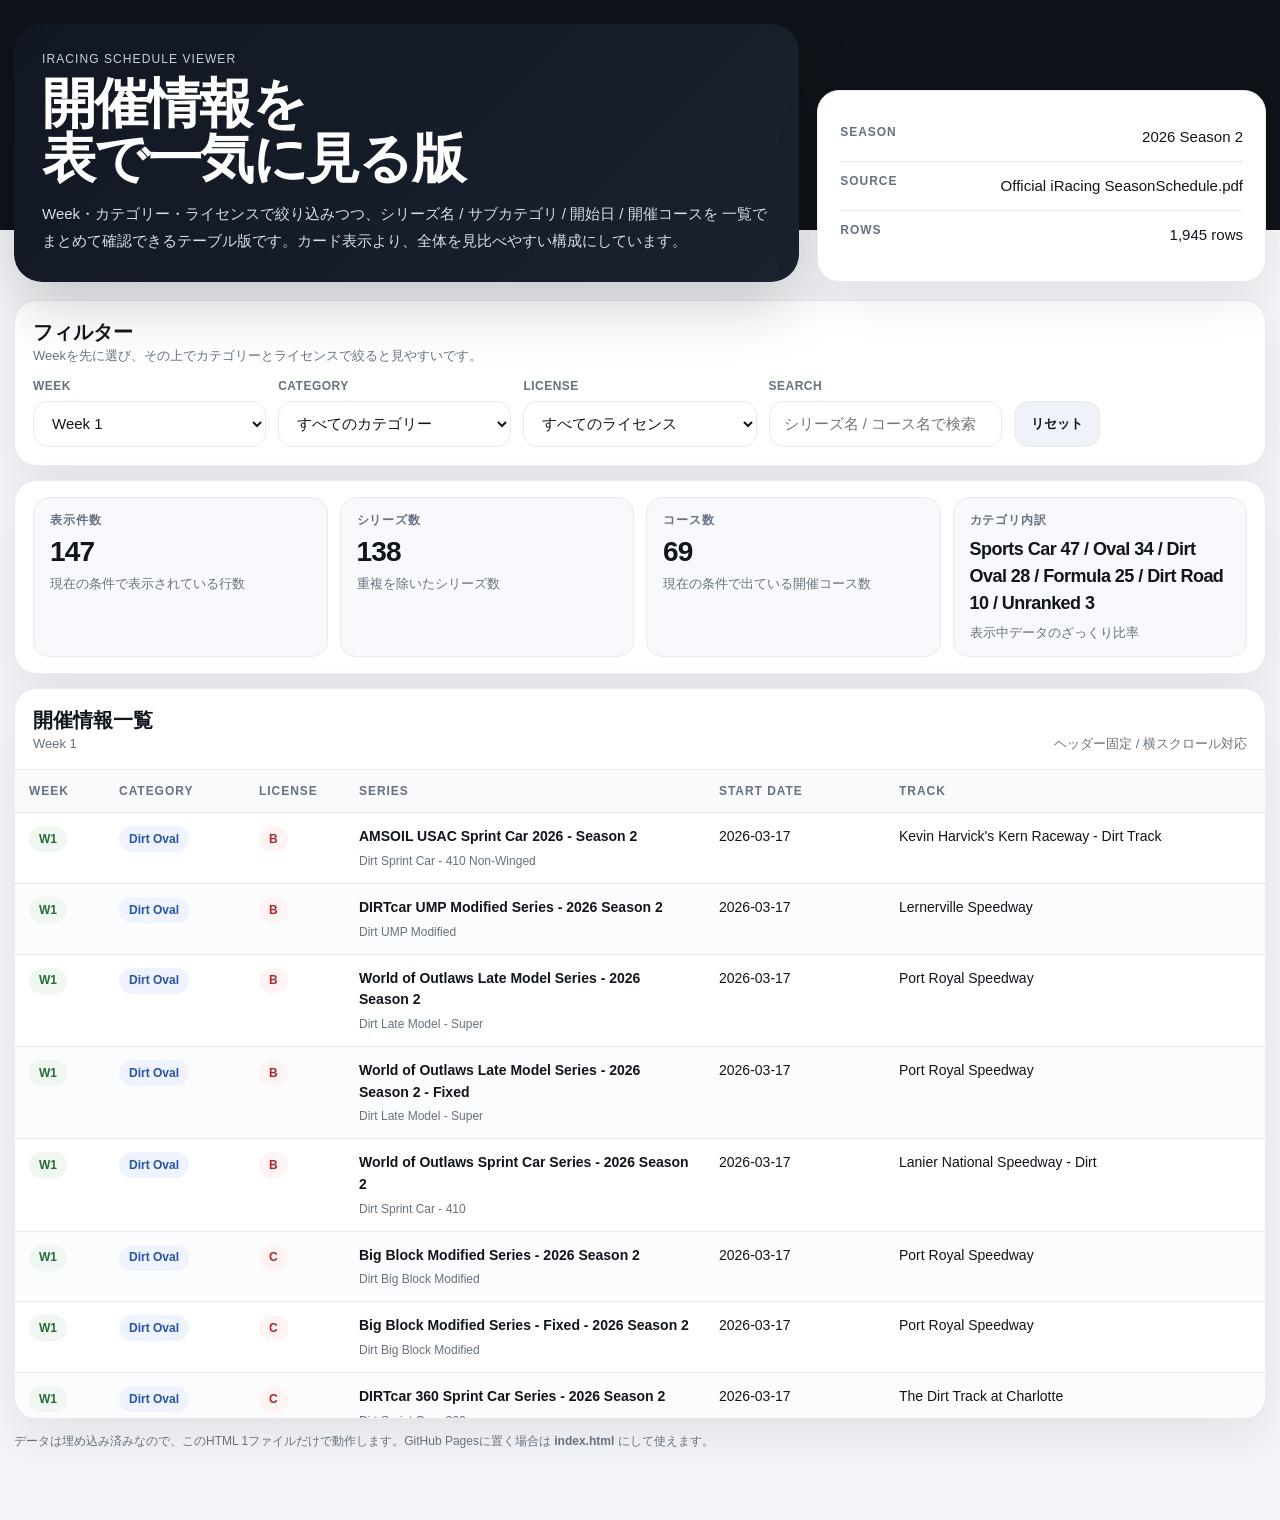
==== commit ddcc5cbd: "Rename iracing-season-viewer-2026s2-table-view-v1.html to index.html" ====
--- a/index.html
+++ b/index.html
@@ -3,346 +3,354 @@
 <head>
   <meta charset="utf-8" />
   <meta name="viewport" content="width=device-width, initial-scale=1" />
-  <title>iRacing 2026 S2 Schedule Viewer</title>
-  <meta name="description" content="iRacing 2026 Season 2 の開催情報を Week / Category / License で絞り込めるビューアー" />
+  <title>iRacing 2026 S2 開催情報ビューア | テーブル版</title>
+  <meta name="description" content="Week・カテゴリー・ライセンスで絞り込める、表形式のiRacing開催情報ビューア" />
   <style>
-
-:root{
-  --bg:#0e1116;
-  --bg-soft:#161b22;
-  --card:#ffffff;
-  --text:#10131a;
-  --text-soft:#5c6573;
-  --line:#e7eaf0;
-  --accent:#d91f26;
-  --accent-2:#2f66d0;
-  --shadow:0 18px 50px rgba(7,10,15,.08);
-  --radius:24px;
-}
-*{box-sizing:border-box}
-html,body{margin:0;padding:0;font-family:-apple-system,BlinkMacSystemFont,"Segoe UI",Roboto,"Hiragino Kaku Gothic ProN","Yu Gothic",sans-serif;background:linear-gradient(180deg,#0f1319 0%, #121821 240px, #f3f5f8 240px, #f3f5f8 100%);color:var(--text)}
-body{min-height:100vh}
-.page{width:min(1200px,calc(100vw - 28px));margin:0 auto;padding:28px 0 56px}
-.hero{display:grid;grid-template-columns:1.4fr .8fr;gap:20px;align-items:stretch;margin-bottom:20px}
-.eyebrow{margin:0 0 10px;color:#c7d2df;font-size:13px;letter-spacing:.08em;text-transform:uppercase}
-h1{margin:0;color:#fff;font-size:clamp(30px,5vw,54px);line-height:1.02;letter-spacing:-.03em}
-.hero-copy{max-width:820px;color:#d5dce7;font-size:15px;line-height:1.7;margin:14px 0 0}
-.card{background:var(--card);border:1px solid var(--line);border-radius:var(--radius);box-shadow:var(--shadow)}
-.hero-meta{padding:22px;align-self:end}
-.meta-row{display:flex;justify-content:space-between;align-items:center;padding:12px 0;border-bottom:1px solid var(--line)}
-.meta-row:last-child{border-bottom:none}
-.meta-label{color:var(--text-soft);font-size:13px;text-transform:uppercase;letter-spacing:.08em}
-.filters{padding:18px;margin-bottom:14px}
-.filter-grid{display:grid;grid-template-columns:repeat(4,minmax(0,1fr));gap:14px}
-.field{display:flex;flex-direction:column;gap:8px}
-.field span{font-size:13px;color:var(--text-soft);font-weight:600}
-.field select,.field input{
-  width:100%;padding:14px 16px;border:1px solid #d7dde8;border-radius:16px;
-  background:#fff;font-size:15px;outline:none
-}
-.field select:focus,.field input:focus{border-color:var(--accent-2);box-shadow:0 0 0 3px rgba(47,102,208,.12)}
-.filter-actions{display:flex;justify-content:space-between;align-items:center;gap:12px;margin-top:16px}
-.button{border:none;border-radius:999px;padding:12px 16px;font-weight:700;cursor:pointer}
-.button.secondary{background:#eef2f8;color:#1b2330}
-.result-meta{font-size:14px;color:var(--text-soft)}
-.legend{display:flex;flex-wrap:wrap;gap:10px;margin:12px 0 16px}
-.badge{display:inline-flex;align-items:center;justify-content:center;padding:8px 12px;border-radius:999px;font-size:12px;font-weight:700;letter-spacing:.02em}
-.badge.neutral{background:#edf2f7;color:#334155}
-.cards{display:grid;grid-template-columns:repeat(2,minmax(0,1fr));gap:16px}
-.schedule-card{padding:20px}
-.card-top{display:flex;justify-content:space-between;align-items:flex-start;gap:14px;margin-bottom:16px}
-.series-name{margin:0;font-size:23px;line-height:1.2;letter-spacing:-.02em}
-.series-subtitle{margin:8px 0 0;color:var(--text-soft);font-size:14px;line-height:1.5}
-.badge-stack{display:flex;flex-direction:column;align-items:flex-end;gap:8px}
-.category-badge{background:rgba(47,102,208,.12);color:var(--accent-2)}
-.license-badge{background:rgba(217,31,38,.1);color:var(--accent)}
-.info-grid{display:grid;grid-template-columns:110px 130px 1fr;gap:14px}
-.label{font-size:12px;text-transform:uppercase;color:var(--text-soft);letter-spacing:.08em;margin-bottom:6px}
-.value{font-size:15px;line-height:1.5;font-weight:600}
-.track-value{font-size:16px}
-.footer{margin-top:18px;color:#526071;font-size:13px;text-align:center}
-.empty-state{padding:24px;text-align:center;color:var(--text-soft);grid-column:1/-1}
-@media (max-width: 920px){
-  .hero{grid-template-columns:1fr}
-  .filter-grid{grid-template-columns:1fr 1fr}
-  .cards{grid-template-columns:1fr}
-}
-@media (max-width: 640px){
-  .page{width:min(100vw - 18px,1200px);padding-top:18px}
-  .filter-grid{grid-template-columns:1fr}
-  .filter-actions{flex-direction:column;align-items:flex-start}
-  .series-name{font-size:20px}
-  .info-grid{grid-template-columns:1fr}
-  .badge-stack{align-items:flex-start;flex-direction:row;flex-wrap:wrap}
-}
-
-</style>
+    :root {
+      --bg:#0f1319;
+      --bg2:#151b23;
+      --surface:#ffffff;
+      --surface2:#f7f9fc;
+      --text:#11151c;
+      --muted:#677180;
+      --line:#e6eaf1;
+      --accent:#d81f26;
+      --accent2:#2d67d8;
+      --shadow:0 18px 50px rgba(8,12,20,.08);
+      --radius:22px;
+    }
+    * { box-sizing:border-box; }
+    html, body { margin:0; padding:0; }
+    body {
+      font-family:-apple-system,BlinkMacSystemFont,"Segoe UI",Roboto,"Hiragino Kaku Gothic ProN","Yu Gothic",sans-serif;
+      color:var(--text);
+      background:linear-gradient(180deg, var(--bg) 0 230px, #f3f5f8 230px 100%);
+    }
+    .page { width:min(1480px, calc(100vw - 28px)); margin:0 auto; padding:24px 0 56px; }
+    .hero { display:grid; grid-template-columns:minmax(0,1.4fr) minmax(320px,.8fr); gap:18px; align-items:stretch; margin-bottom:18px; }
+    .hero-main { padding:28px; border-radius:28px; background:linear-gradient(135deg, #111823 0%, #1a2230 100%); color:#fff; box-shadow:0 24px 60px rgba(0,0,0,.18); }
+    .eyebrow { margin:0 0 10px; color:#c6d0dc; font-size:12px; letter-spacing:.09em; text-transform:uppercase; }
+    h1 { margin:0; font-size:clamp(30px, 4.8vw, 54px); line-height:1.02; letter-spacing:-.03em; }
+    .hero-copy { margin:14px 0 0; color:#d7dee8; font-size:15px; line-height:1.8; max-width:820px; }
+    .hero-side, .filters, .summary, .table-card { background:var(--surface); border:1px solid var(--line); border-radius:var(--radius); box-shadow:var(--shadow); }
+    .hero-side { padding:22px; align-self:end; }
+    .meta-row { display:flex; justify-content:space-between; gap:14px; align-items:flex-start; padding:12px 0; border-bottom:1px solid var(--line); }
+    .meta-row:last-child { border-bottom:none; }
+    .meta-label { color:var(--muted); font-size:12px; text-transform:uppercase; letter-spacing:.08em; font-weight:700; }
+    .meta-value { color:var(--text); font-size:15px; line-height:1.6; text-align:right; }
+    .filters { padding:18px; margin-bottom:14px; }
+    .filters-top { display:flex; justify-content:space-between; gap:12px; align-items:flex-end; margin-bottom:12px; flex-wrap:wrap; }
+    .filters h2, .table-head h2 { margin:0; font-size:20px; }
+    .helper { color:var(--muted); font-size:13px; line-height:1.6; }
+    .filter-grid { display:grid; grid-template-columns:repeat(5,minmax(0,1fr)); gap:12px; }
+    .field { display:flex; flex-direction:column; gap:8px; }
+    .field label { color:var(--muted); font-size:12px; font-weight:700; letter-spacing:.04em; text-transform:uppercase; }
+    .field select, .field input {
+      width:100%; min-height:46px; border:1px solid var(--line); background:#fff; color:var(--text); border-radius:14px;
+      padding:0 14px; font-size:15px; outline:none;
+    }
+    .field select:focus, .field input:focus { border-color:#9bb6f2; box-shadow:0 0 0 4px rgba(45,103,216,.12); }
+    .actions { display:flex; align-items:flex-end; }
+    .btn {
+      min-height:46px; padding:0 16px; border:none; border-radius:14px; font-weight:700; cursor:pointer;
+      background:var(--accent); color:#fff;
+    }
+    .btn.secondary { background:#eff3f9; color:var(--text); border:1px solid var(--line); }
+    .summary { padding:16px 18px; margin-bottom:14px; }
+    .summary-grid { display:grid; grid-template-columns:repeat(4,minmax(0,1fr)); gap:12px; }
+    .summary-item { padding:14px 16px; border:1px solid var(--line); border-radius:16px; background:var(--surface2); }
+    .summary-label { color:var(--muted); font-size:12px; text-transform:uppercase; letter-spacing:.08em; font-weight:700; margin-bottom:7px; }
+    .summary-value { font-size:28px; font-weight:800; letter-spacing:-.03em; }
+    .summary-sub { margin-top:6px; color:var(--muted); font-size:13px; line-height:1.5; }
+    .table-card { overflow:hidden; }
+    .table-head { display:flex; justify-content:space-between; gap:16px; align-items:flex-end; padding:18px 18px 14px; border-bottom:1px solid var(--line); flex-wrap:wrap; }
+    .result-note { color:var(--muted); font-size:13px; line-height:1.6; }
+    .table-wrap { overflow:auto; max-height:72vh; background:#fff; }
+    table { width:100%; border-collapse:separate; border-spacing:0; min-width:1120px; }
+    thead th {
+      position:sticky; top:0; z-index:3; background:#f8fafc; color:var(--muted); text-align:left;
+      font-size:12px; text-transform:uppercase; letter-spacing:.08em; padding:14px 14px; border-bottom:1px solid var(--line);
+      white-space:nowrap;
+    }
+    tbody td { padding:13px 14px; border-bottom:1px solid var(--line); font-size:14px; line-height:1.55; vertical-align:top; }
+    tbody tr:nth-child(even) { background:#fbfcfe; }
+    tbody tr:hover { background:#f4f8ff; }
+    .series-name { font-weight:800; color:var(--text); margin-bottom:4px; }
+    .series-sub { color:var(--muted); font-size:12px; line-height:1.5; }
+    .badge { display:inline-flex; align-items:center; min-height:26px; padding:0 10px; border-radius:999px; font-size:12px; font-weight:800; white-space:nowrap; }
+    .badge.category { background:#eef3ff; color:#2353b7; }
+    .badge.license { background:#fff4f4; color:#b5242b; }
+    .badge.week { background:#f0f6f0; color:#226d37; }
+    .mono { font-variant-numeric:tabular-nums; font-feature-settings:"tnum" 1; }
+    .muted { color:var(--muted); }
+    .empty { padding:32px 20px; color:var(--muted); text-align:center; font-size:15px; }
+    .foot { margin-top:12px; color:var(--muted); font-size:12px; line-height:1.7; }
+    @media (max-width:1100px) {
+      .hero { grid-template-columns:1fr; }
+      .filter-grid { grid-template-columns:repeat(2,minmax(0,1fr)); }
+      .summary-grid { grid-template-columns:repeat(2,minmax(0,1fr)); }
+    }
+    @media (max-width:700px) {
+      .page { width:min(100vw - 16px, 1480px); padding-top:12px; }
+      .hero-main, .hero-side, .filters, .summary, .table-card { border-radius:18px; }
+      .hero-main { padding:20px; }
+      .filters { padding:14px; }
+      .filter-grid { grid-template-columns:1fr; }
+      .summary-grid { grid-template-columns:1fr; }
+      .table-head { padding:14px; }
+    }
+  </style>
 </head>
 <body>
   <div class="page">
-    <header class="hero">
-      <div>
-        <p class="eyebrow">GitHub Pagesでそのまま公開できる静的サイト</p>
-        <h1>iRacing 2026 Season 2<br>Schedule Viewer</h1>
+    <section class="hero">
+      <div class="hero-main">
+        <p class="eyebrow">iRacing Schedule Viewer</p>
+        <h1>開催情報を<br>表で一気に見る版</h1>
         <p class="hero-copy">
-          Week / Category / License Class で今シーズンの開催情報を絞り込み。
-          データは公式の SeasonSchedule PDF をもとに整理しています。
+          Week・カテゴリー・ライセンスで絞り込みつつ、シリーズ名 / サブカテゴリ / 開始日 / 開催コースを
+          一覧でまとめて確認できるテーブル版です。カード表示より、全体を見比べやすい構成にしています。
         </p>
       </div>
-      <div class="hero-meta card">
-        <div class="meta-row">
-          <span class="meta-label">Season</span>
-          <strong id="seasonName">2026 Season 2</strong>
-        </div>
-        <div class="meta-row">
-          <span class="meta-label">Series</span>
-          <strong id="seriesCount">-</strong>
-        </div>
-        <div class="meta-row">
-          <span class="meta-label">Entries</span>
-          <strong id="entryCount">-</strong>
-        </div>
-      </div>
-    </header>
-
-    <section class="filters card">
+      <aside class="hero-side">
+        <div class="meta-row"><div class="meta-label">Season</div><div class="meta-value" id="metaSeason">-</div></div>
+        <div class="meta-row"><div class="meta-label">Source</div><div class="meta-value" id="metaSource">-</div></div>
+        <div class="meta-row"><div class="meta-label">Rows</div><div class="meta-value" id="metaRows">-</div></div>
+      </aside>
+    </section>
+
+    <section class="filters">
+      <div class="filters-top">
+        <div>
+          <h2>フィルター</h2>
+          <div class="helper">Weekを先に選び、その上でカテゴリーとライセンスで絞ると見やすいです。</div>
+        </div>
+      </div>
       <div class="filter-grid">
-        <label class="field">
-          <span>Week</span>
+        <div class="field">
+          <label for="weekFilter">Week</label>
           <select id="weekFilter"></select>
-        </label>
-
-        <label class="field">
-          <span>Category</span>
-          <select id="categoryFilter">
-            <option value="All">All</option>
-          </select>
-        </label>
-
-        <label class="field">
-          <span>License</span>
-          <select id="licenseFilter">
-            <option value="All">All</option>
-          </select>
-        </label>
-
-        <label class="field field-search">
-          <span>Search</span>
-          <input id="searchInput" type="text" placeholder="シリーズ名 or コース名" />
-        </label>
-      </div>
-
-      <div class="filter-actions">
-        <button id="resetBtn" class="button secondary" type="button">リセット</button>
-        <div id="resultMeta" class="result-meta">-</div>
+        </div>
+        <div class="field">
+          <label for="categoryFilter">Category</label>
+          <select id="categoryFilter"></select>
+        </div>
+        <div class="field">
+          <label for="licenseFilter">License</label>
+          <select id="licenseFilter"></select>
+        </div>
+        <div class="field">
+          <label for="searchInput">Search</label>
+          <input id="searchInput" type="text" placeholder="シリーズ名 / コース名で検索" />
+        </div>
+        <div class="actions">
+          <button id="resetBtn" class="btn secondary" type="button">リセット</button>
+        </div>
       </div>
     </section>
 
-    <section class="legend">
-      <span class="badge neutral">標準12週以外のシリーズも含む</span>
-      <span class="badge neutral">All を選ぶと全カテゴリ横断で表示</span>
-      <span class="badge neutral">シリーズ名をタップしやすい大きさで表示</span>
+    <section class="summary">
+      <div class="summary-grid">
+        <div class="summary-item">
+          <div class="summary-label">表示件数</div>
+          <div class="summary-value mono" id="visibleCount">0</div>
+          <div class="summary-sub">現在の条件で表示されている行数</div>
+        </div>
+        <div class="summary-item">
+          <div class="summary-label">シリーズ数</div>
+          <div class="summary-value mono" id="visibleSeriesCount">0</div>
+          <div class="summary-sub">重複を除いたシリーズ数</div>
+        </div>
+        <div class="summary-item">
+          <div class="summary-label">コース数</div>
+          <div class="summary-value mono" id="visibleTrackCount">0</div>
+          <div class="summary-sub">現在の条件で出ている開催コース数</div>
+        </div>
+        <div class="summary-item">
+          <div class="summary-label">カテゴリ内訳</div>
+          <div class="summary-value" id="categoryBreakdown" style="font-size:18px; line-height:1.5">-</div>
+          <div class="summary-sub">表示中データのざっくり比率</div>
+        </div>
+      </div>
     </section>
 
-    <section id="cards" class="cards" aria-live="polite"></section>
-
-    <template id="cardTemplate">
-      <article class="schedule-card card">
-        <div class="card-top">
-          <div>
-            <h2 class="series-name"></h2>
-            <p class="series-subtitle"></p>
-          </div>
-          <div class="badge-stack">
-            <span class="badge category-badge"></span>
-            <span class="badge license-badge"></span>
-          </div>
-        </div>
-        <div class="info-grid">
-          <div>
-            <div class="label">Week</div>
-            <div class="value week-value"></div>
-          </div>
-          <div>
-            <div class="label">Start</div>
-            <div class="value date-value"></div>
-          </div>
-          <div class="track-block">
-            <div class="label">Track</div>
-            <div class="value track-value"></div>
-          </div>
-        </div>
-      </article>
-    </template>
-
-    <footer class="footer">
-      <p>Source: official iRacing 2026 Season 2 SeasonSchedule PDF / generated for static viewing.</p>
-    </footer>
+    <section class="table-card">
+      <div class="table-head">
+        <div>
+          <h2>開催情報一覧</h2>
+          <div class="result-note" id="resultNote">-</div>
+        </div>
+        <div class="result-note">ヘッダー固定 / 横スクロール対応</div>
+      </div>
+      <div class="table-wrap">
+        <table>
+          <thead>
+            <tr>
+              <th style="width:90px">Week</th>
+              <th style="width:140px">Category</th>
+              <th style="width:100px">License</th>
+              <th style="width:360px">Series</th>
+              <th style="width:180px">Start Date</th>
+              <th>Track</th>
+            </tr>
+          </thead>
+          <tbody id="scheduleBody"></tbody>
+        </table>
+        <div class="empty" id="emptyState" hidden>該当するデータがありません。</div>
+      </div>
+    </section>
+
+    <p class="foot">
+      データは埋め込み済みなので、このHTML 1ファイルだけで動作します。GitHub Pagesに置く場合は <strong>index.html</strong> にして使えます。
+    </p>
   </div>
 
-  <script id="scheduleData" type="application/json">{"season": "2026 Season 2", "source": "Official iRacing SeasonSchedule.pdf", "generatedAt": "2026-03-24", "entries": [{"seriesName": "Mini Stock Rookie Series by Thrustmaster - 2026 Season 2", "category": "Oval", "license": "Rookie", "week": 1, "startDate": "2026-03-17", "track": "Charlotte Motor Speedway - Oval", "subtitle": "Mini Stock", "sourcePage": 6}, {"seriesName": "Mini Stock Rookie Series by Thrustmaster - 2026 Season 2", "category": "Oval", "license": "Rookie", "week": 2, "startDate": "2026-03-24", "track": "Langley Speedway", "subtitle": "Mini Stock", "sourcePage": 6}, {"seriesName": "Mini Stock Rookie Series by Thrustmaster - 2026 Season 2", "category": "Oval", "license": "Rookie", "week": 3, "startDate": "2026-03-31", "track": "USA International Speedway - Asphalt", "subtitle": "Mini Stock", "sourcePage": 6}, {"seriesName": "Mini Stock Rookie Series by Thrustmaster - 2026 Season 2", "category": "Oval", "license": "Rookie", "week": 4, "startDate": "2026-04-07", "track": "Southern National Motorsports Park", "subtitle": "Mini Stock", "sourcePage": 6}, {"seriesName": "Mini Stock Rookie Series by Thrustmaster - 2026 Season 2", "category": "Oval", "license": "Rookie", "week": 5, "startDate": "2026-04-14", "track": "South Boston Speedway", "subtitle": "Mini Stock", "sourcePage": 6}, {"seriesName": "Mini Stock Rookie Series by Thrustmaster - 2026 Season 2", "category": "Oval", "license": "Rookie", "week": 6, "startDate": "2026-04-21", "track": "Concord Speedway", "subtitle": "Mini Stock", "sourcePage": 6}, {"seriesName": "Mini Stock Rookie Series by Thrustmaster - 2026 Season 2", "category": "Oval", "license": "Rookie", "week": 7, "startDate": "2026-04-28", "track": "Oxford Plains Speedway", "subtitle": "Mini Stock", "sourcePage": 6}, {"seriesName": "Mini Stock Rookie Series by Thrustmaster - 2026 Season 2", "category": "Oval", "license": "Rookie", "week": 8, "startDate": "2026-05-05", "track": "Lanier National Speedway - Asphalt", "subtitle": "Mini Stock", "sourcePage": 6}, {"seriesName": "Mini Stock Rookie Series by Thrustmaster - 2026 Season 2", "category": "Oval", "license": "Rookie", "week": 9, "startDate": "2026-05-12", "track": "Thompson Speedway Motorsports Park - Oval", "subtitle": "Mini Stock", "sourcePage": 6}, {"seriesName": "Mini Stock Rookie Series by Thrustmaster - 2026 Season 2", "category": "Oval", "license": "Rookie", "week": 10, "startDate": "2026-05-19", "track": "Charlotte Motor Speedway - Oval", "subtitle": "Mini Stock", "sourcePage": 6}, {"seriesName": "Mini Stock Rookie Series by Thrustmaster - 2026 Season 2", "category": "Oval", "license": "Rookie", "week": 11, "startDate": "2026-05-26", "track": "Langley Speedway", "subtitle": "Mini Stock", "sourcePage": 6}, {"seriesName": "Mini Stock Rookie Series by Thrustmaster - 2026 Season 2", "category": "Oval", "license": "Rookie", "week": 12, "startDate": "2026-06-02", "track": "USA International Speedway - Asphalt", "subtitle": "Mini Stock", "sourcePage": 6}, {"seriesName": "Rookie Legends Cup by Simshop - 2026 Season 2", "category": "Oval", "license": "Rookie", "week": 1, "startDate": "2026-03-17", "track": "Charlotte Motor Speedway - Legends Oval", "subtitle": "Legends Ford '34 Coupe", "sourcePage": 7}, {"seriesName": "Rookie Legends Cup by Simshop - 2026 Season 2", "category": "Oval", "license": "Rookie", "week": 2, "startDate": "2026-03-24", "track": "USA International Speedway - Asphalt", "subtitle": "Legends Ford '34 Coupe", "sourcePage": 7}, {"seriesName": "Rookie Legends Cup by Simshop - 2026 Season 2", "category": "Oval", "license": "Rookie", "week": 3, "startDate": "2026-03-31", "track": "Oxford Plains Speedway", "subtitle": "Legends Ford '34 Coupe", "sourcePage": 7}, {"seriesName": "Rookie Legends Cup by Simshop - 2026 Season 2", "category": "Oval", "license": "Rookie", "week": 4, "startDate": "2026-04-07", "track": "Concord Speedway", "subtitle": "Legends Ford '34 Coupe", "sourcePage": 7}, {"seriesName": "Rookie Legends Cup by Simshop - 2026 Season 2", "category": "Oval", "license": "Rookie", "week": 5, "startDate": "2026-04-14", "track": "South Boston Speedway", "subtitle": "Legends Ford '34 Coupe", "sourcePage": 7}, {"seriesName": "Rookie Legends Cup by Simshop - 2026 Season 2", "category": "Oval", "license": "Rookie", "week": 6, "startDate": "2026-04-21", "track": "Lanier National Speedway - Asphalt", "subtitle": "Legends Ford '34 Coupe", "sourcePage": 7}, {"seriesName": "Rookie Legends Cup by Simshop - 2026 Season 2", "category": "Oval", "license": "Rookie", "week": 7, "startDate": "2026-04-28", "track": "Charlotte Motor Speedway - Legends Oval", "subtitle": "Legends Ford '34 Coupe", "sourcePage": 7}, {"seriesName": "Rookie Legends Cup by Simshop - 2026 Season 2", "category": "Oval", "license": "Rookie", "week": 8, "startDate": "2026-05-05", "track": "Thompson Speedway Motorsports Park - Oval", "subtitle": "Legends Ford '34 Coupe", "sourcePage": 7}, {"seriesName": "Rookie Legends Cup by Simshop - 2026 Season 2", "category": "Oval", "license": "Rookie", "week": 9, "startDate": "2026-05-12", "track": "Langley Speedway", "subtitle": "Legends Ford '34 Coupe", "sourcePage": 7}, {"seriesName": "Rookie Legends Cup by Simshop - 2026 Season 2", "category": "Oval", "license": "Rookie", "week": 10, "startDate": "2026-05-19", "track": "Lanier National Speedway - Asphalt", "subtitle": "Legends Ford '34 Coupe", "sourcePage": 7}, {"seriesName": "Rookie Legends Cup by Simshop - 2026 Season 2", "category": "Oval", "license": "Rookie", "week": 11, "startDate": "2026-05-26", "track": "Oxford Plains Speedway", "subtitle": "Legends Ford '34 Coupe", "sourcePage": 7}, {"seriesName": "Rookie Legends Cup by Simshop - 2026 Season 2", "category": "Oval", "license": "Rookie", "week": 12, "startDate": "2026-06-02", "track": "USA International Speedway - Asphalt", "subtitle": "Legends Ford '34 Coupe", "sourcePage": 7}, {"seriesName": "Rookie Street Stock Series by Fanatec - 2026 Season 2 Fixed", "category": "Oval", "license": "Rookie", "week": 1, "startDate": "2026-03-17", "track": "Charlotte Motor Speedway - Oval", "subtitle": "Street Stock - Eagle T3, Street Stock - Panther C1, Street Stock - Casino", "sourcePage": 8}, {"seriesName": "Rookie Street Stock Series by Fanatec - 2026 Season 2 Fixed", "category": "Oval", "license": "Rookie", "week": 2, "startDate": "2026-03-24", "track": "Langley Speedway", "subtitle": "Street Stock - Eagle T3, Street Stock - Panther C1, Street Stock - Casino", "sourcePage": 8}, {"seriesName": "Rookie Street Stock Series by Fanatec - 2026 Season 2 Fixed", "category": "Oval", "license": "Rookie", "week": 3, "startDate": "2026-03-31", "track": "USA International Speedway - Asphalt", "subtitle": "Street Stock - Eagle T3, Street Stock - Panther C1, Street Stock - Casino", "sourcePage": 8}, {"seriesName": "Rookie Street Stock Series by Fanatec - 2026 Season 2 Fixed", "category": "Oval", "license": "Rookie", "week": 4, "startDate": "2026-04-07", "track": "Southern National Motorsports Park", "subtitle": "Street Stock - Eagle T3, Street Stock - Panther C1, Street Stock - Casino", "sourcePage": 8}, {"seriesName": "Rookie Street Stock Series by Fanatec - 2026 Season 2 Fixed", "category": "Oval", "license": "Rookie", "week": 5, "startDate": "2026-04-14", "track": "South Boston Speedway", "subtitle": "Street Stock - Eagle T3, Street Stock - Panther C1, Street Stock - Casino", "sourcePage": 8}, {"seriesName": "Rookie Street Stock Series by Fanatec - 2026 Season 2 Fixed", "category": "Oval", "license": "Rookie", "week": 6, "startDate": "2026-04-21", "track": "Concord Speedway", "subtitle": "Street Stock - Eagle T3, Street Stock - Panther C1, Street Stock - Casino", "sourcePage": 8}, {"seriesName": "Rookie Street Stock Series by Fanatec - 2026 Season 2 Fixed", "category": "Oval", "license": "Rookie", "week": 7, "startDate": "2026-04-28", "track": "Oxford Plains Speedway", "subtitle": "Street Stock - Eagle T3, Street Stock - Panther C1, Street Stock - Casino", "sourcePage": 8}, {"seriesName": "Rookie Street Stock Series by Fanatec - 2026 Season 2 Fixed", "category": "Oval", "license": "Rookie", "week": 8, "startDate": "2026-05-05", "track": "Lanier National Speedway - Asphalt", "subtitle": "Street Stock - Eagle T3, Street Stock - Panther C1, Street Stock - Casino", "sourcePage": 8}, {"seriesName": "Rookie Street Stock Series by Fanatec - 2026 Season 2 Fixed", "category": "Oval", "license": "Rookie", "week": 9, "startDate": "2026-05-12", "track": "Thompson Speedway Motorsports Park - Oval", "subtitle": "Street Stock - Eagle T3, Street Stock - Panther C1, Street Stock - Casino", "sourcePage": 8}, {"seriesName": "Rookie Street Stock Series by Fanatec - 2026 Season 2 Fixed", "category": "Oval", "license": "Rookie", "week": 10, "startDate": "2026-05-19", "track": "Charlotte Motor Speedway - Oval", "subtitle": "Street Stock - Eagle T3, Street Stock - Panther C1, Street Stock - Casino", "sourcePage": 8}, {"seriesName": "Rookie Street Stock Series by Fanatec - 2026 Season 2 Fixed", "category": "Oval", "license": "Rookie", "week": 11, "startDate": "2026-05-26", "track": "Langley Speedway", "subtitle": "Street Stock - Eagle T3, Street Stock - Panther C1, Street Stock - Casino", "sourcePage": 8}, {"seriesName": "Rookie Street Stock Series by Fanatec - 2026 Season 2 Fixed", "category": "Oval", "license": "Rookie", "week": 12, "startDate": "2026-06-02", "track": "USA International Speedway - Asphalt", "subtitle": "Street Stock - Eagle T3, Street Stock - Panther C1, Street Stock - Casino", "sourcePage": 8}, {"seriesName": "ARCA Menards Series - 2026 Season 2 - Fixed", "category": "Oval", "license": "D", "week": 1, "startDate": "2026-03-17", "track": "Chicagoland Speedway", "subtitle": "ARCA Chevrolet SS, ARCA Ford Mustang, ARCA Toyota Camry", "sourcePage": 10}, {"seriesName": "ARCA Menards Series - 2026 Season 2 - Fixed", "category": "Oval", "license": "D", "week": 2, "startDate": "2026-03-24", "track": "Hickory Motor Speedway", "subtitle": "ARCA Chevrolet SS, ARCA Ford Mustang, ARCA Toyota Camry", "sourcePage": 10}, {"seriesName": "ARCA Menards Series - 2026 Season 2 - Fixed", "category": "Oval", "license": "D", "week": 3, "startDate": "2026-03-31", "track": "Rockingham Speedway - Oval", "subtitle": "ARCA Chevrolet SS, ARCA Ford Mustang, ARCA Toyota Camry", "sourcePage": 10}, {"seriesName": "ARCA Menards Series - 2026 Season 2 - Fixed", "category": "Oval", "license": "D", "week": 4, "startDate": "2026-04-07", "track": "Kansas Speedway - Oval", "subtitle": "ARCA Chevrolet SS, ARCA Ford Mustang, ARCA Toyota Camry", "sourcePage": 10}, {"seriesName": "ARCA Menards Series - 2026 Season 2 - Fixed", "category": "Oval", "license": "D", "week": 5, "startDate": "2026-04-14", "track": "Talladega Superspeedway", "subtitle": "ARCA Chevrolet SS, ARCA Ford Mustang, ARCA Toyota Camry", "sourcePage": 10}, {"seriesName": "ARCA Menards Series - 2026 Season 2 - Fixed", "category": "Oval", "license": "D", "week": 6, "startDate": "2026-04-21", "track": "Lanier National Speedway - Asphalt", "subtitle": "ARCA Chevrolet SS, ARCA Ford Mustang, ARCA Toyota Camry", "sourcePage": 10}, {"seriesName": "ARCA Menards Series - 2026 Season 2 - Fixed", "category": "Oval", "license": "D", "week": 7, "startDate": "2026-04-28", "track": "Watkins Glen International - Cup", "subtitle": "ARCA Chevrolet SS, ARCA Ford Mustang, ARCA Toyota Camry", "sourcePage": 10}, {"seriesName": "ARCA Menards Series - 2026 Season 2 - Fixed", "category": "Oval", "license": "D", "week": 8, "startDate": "2026-05-05", "track": "Nashville Fairgrounds Speedway - Oval", "subtitle": "ARCA Chevrolet SS, ARCA Ford Mustang, ARCA Toyota Camry", "sourcePage": 10}, {"seriesName": "ARCA Menards Series - 2026 Season 2 - Fixed", "category": "Oval", "license": "D", "week": 9, "startDate": "2026-05-12", "track": "[Legacy] Phoenix Raceway - 2008 - Oval", "subtitle": "ARCA Chevrolet SS, ARCA Ford Mustang, ARCA Toyota Camry", "sourcePage": 10}, {"seriesName": "ARCA Menards Series - 2026 Season 2 - Fixed", "category": "Oval", "license": "D", "week": 10, "startDate": "2026-05-19", "track": "South Boston Speedway", "subtitle": "ARCA Chevrolet SS, ARCA Ford Mustang, ARCA Toyota Camry", "sourcePage": 10}, {"seriesName": "ARCA Menards Series - 2026 Season 2 - Fixed", "category": "Oval", "license": "D", "week": 11, "startDate": "2026-05-26", "track": "Michigan International Speedway", "subtitle": "ARCA Chevrolet SS, ARCA Ford Mustang, ARCA Toyota Camry", "sourcePage": 10}, {"seriesName": "ARCA Menards Series - 2026 Season 2 - Fixed", "category": "Oval", "license": "D", "week": 12, "startDate": "2026-06-02", "track": "Pocono Raceway", "subtitle": "ARCA Chevrolet SS, ARCA Ford Mustang, ARCA Toyota Camry", "sourcePage": 10}, {"seriesName": "ARCA Menards Series - 2026 Season 2 - Fixed", "category": "Oval", "license": "D", "week": 1, "startDate": "2026-03-17", "track": "Southern National Motorsports Park", "subtitle": "ARCA Chevrolet SS, ARCA Ford Mustang, ARCA Toyota Camry", "sourcePage": 10}, {"seriesName": "ARCA Menards Series - 2026 Season 2 - Fixed", "category": "Oval", "license": "D", "week": 2, "startDate": "2026-03-24", "track": "The Bullring", "subtitle": "ARCA Chevrolet SS, ARCA Ford Mustang, ARCA Toyota Camry", "sourcePage": 10}, {"seriesName": "ARCA Menards Series - 2026 Season 2 - Fixed", "category": "Oval", "license": "D", "week": 3, "startDate": "2026-03-31", "track": "Myrtle Beach Speedway", "subtitle": "ARCA Chevrolet SS, ARCA Ford Mustang, ARCA Toyota Camry", "sourcePage": 10}, {"seriesName": "ARCA Menards Series - 2026 Season 2 - Fixed", "category": "Oval", "license": "D", "week": 4, "startDate": "2026-04-07", "track": "Hickory Motor Speedway", "subtitle": "ARCA Chevrolet SS, ARCA Ford Mustang, ARCA Toyota Camry", "sourcePage": 10}, {"seriesName": "ARCA Menards Series - 2026 Season 2 - Fixed", "category": "Oval", "license": "D", "week": 5, "startDate": "2026-04-14", "track": "Richmond Raceway", "subtitle": "ARCA Chevrolet SS, ARCA Ford Mustang, ARCA Toyota Camry", "sourcePage": 10}, {"seriesName": "ARCA Menards Series - 2026 Season 2 - Fixed", "category": "Oval", "license": "D", "week": 6, "startDate": "2026-04-21", "track": "Langley Speedway", "subtitle": "ARCA Chevrolet SS, ARCA Ford Mustang, ARCA Toyota Camry", "sourcePage": 10}, {"seriesName": "ARCA Menards Series - 2026 Season 2 - Fixed", "category": "Oval", "license": "D", "week": 7, "startDate": "2026-04-28", "track": "Martinsville Speedway", "subtitle": "ARCA Chevrolet SS, ARCA Ford Mustang, ARCA Toyota Camry", "sourcePage": 10}, {"seriesName": "ARCA Menards Series - 2026 Season 2 - Fixed", "category": "Oval", "license": "D", "week": 8, "startDate": "2026-05-05", "track": "South Boston Speedway", "subtitle": "ARCA Chevrolet SS, ARCA Ford Mustang, ARCA Toyota Camry", "sourcePage": 10}, {"seriesName": "ARCA Menards Series - 2026 Season 2 - Fixed", "category": "Oval", "license": "D", "week": 9, "startDate": "2026-05-12", "track": "Five Flags Speedway", "subtitle": "ARCA Chevrolet SS, ARCA Ford Mustang, ARCA Toyota Camry", "sourcePage": 10}, {"seriesName": "ARCA Menards Series - 2026 Season 2 - Fixed", "category": "Oval", "license": "D", "week": 10, "startDate": "2026-05-19", "track": "Thompson Speedway Motorsports Park - Oval", "subtitle": "ARCA Chevrolet SS, ARCA Ford Mustang, ARCA Toyota Camry", "sourcePage": 10}, {"seriesName": "ARCA Menards Series - 2026 Season 2 - Fixed", "category": "Oval", "license": "D", "week": 11, "startDate": "2026-05-26", "track": "Concord Speedway", "subtitle": "ARCA Chevrolet SS, ARCA Ford Mustang, ARCA Toyota Camry", "sourcePage": 10}, {"seriesName": "ARCA Menards Series - 2026 Season 2 - Fixed", "category": "Oval", "license": "D", "week": 12, "startDate": "2026-06-02", "track": "USA International Speedway - Asphalt", "subtitle": "ARCA Chevrolet SS, ARCA Ford Mustang, ARCA Toyota Camry", "sourcePage": 10}, {"seriesName": "Draft Master Challenge by Simagic - 2026 Season 2", "category": "Oval", "license": "D", "week": 1, "startDate": "2026-03-17", "track": "Talladega Superspeedway NASCAR Cup Series Next Gen Chevrolet Camaro ZL1, NASCAR Cup Series Next Gen Ford Mustang, NASCAR Cup Series Next Gen Toyota Camry", "subtitle": "See race week for cars in use that week.", "sourcePage": 12}, {"seriesName": "Draft Master Challenge by Simagic - 2026 Season 2", "category": "Oval", "license": "D", "week": 2, "startDate": "2026-03-24", "track": "Talladega Superspeedway Gen 4 Chevrolet Monte Carlo - 2003, Gen 4 Ford Taurus - 2003", "subtitle": "See race week for cars in use that week.", "sourcePage": 12}, {"seriesName": "Draft Master Challenge by Simagic - 2026 Season 2", "category": "Oval", "license": "D", "week": 3, "startDate": "2026-03-31", "track": "Talladega Superspeedway NASCAR O'Reilly Chevrolet Camaro, NASCAR O'Reilly Ford Mustang, NASCAR O'Reilly Toyota Supra", "subtitle": "See race week for cars in use that week.", "sourcePage": 12}, {"seriesName": "Draft Master Challenge by Simagic - 2026 Season 2", "category": "Oval", "license": "D", "week": 4, "startDate": "2026-04-07", "track": "Talladega Superspeedway [Legacy] NASCAR Cup Chevrolet Impala COT - 2009", "subtitle": "See race week for cars in use that week.", "sourcePage": 12}, {"seriesName": "Draft Master Challenge by Simagic - 2026 Season 2", "category": "Oval", "license": "D", "week": 5, "startDate": "2026-04-14", "track": "Talladega Superspeedway NASCAR Truck Chevrolet Silverado, NASCAR Truck Ford F150, NASCAR Truck RAM, NASCAR Truck Toyota Tundra TRD Pro", "subtitle": "See race week for cars in use that week.", "sourcePage": 12}, {"seriesName": "Draft Master Challenge by Simagic - 2026 Season 2", "category": "Oval", "license": "D", "week": 6, "startDate": "2026-04-21", "track": "Talladega Superspeedway NASCAR Legends Buick LeSabre - 1987, NASCAR Legends Chevrolet Monte Carlo - 1987, NASCAR Legends Ford Thunderbird - 1987, NASCAR Legends Pontiac Grand Prix - 1987", "subtitle": "See race week for cars in use that week.", "sourcePage": 12}, {"seriesName": "Draft Master Challenge by Simagic - 2026 Season 2", "category": "Oval", "license": "D", "week": 7, "startDate": "2026-04-28", "track": "Daytona International Speedway - Oval NASCAR Cup Series Next Gen Chevrolet Camaro ZL1, NASCAR Cup Series Next Gen Ford Mustang, NASCAR Cup Series Next Gen Toyota Camry", "subtitle": "See race week for cars in use that week.", "sourcePage": 12}, {"seriesName": "Draft Master Challenge by Simagic - 2026 Season 2", "category": "Oval", "license": "D", "week": 8, "startDate": "2026-05-05", "track": "Daytona International Speedway - Oval Gen 4 Chevrolet Monte Carlo - 2003, Gen 4 Ford Taurus - 2003", "subtitle": "See race week for cars in use that week.", "sourcePage": 12}, {"seriesName": "Draft Master Challenge by Simagic - 2026 Season 2", "category": "Oval", "license": "D", "week": 9, "startDate": "2026-05-12", "track": "Daytona International Speedway - Oval NASCAR O'Reilly Chevrolet Camaro, NASCAR O'Reilly Ford Mustang, NASCAR O'Reilly Toyota Supra", "subtitle": "See race week for cars in use that week.", "sourcePage": 12}, {"seriesName": "Draft Master Challenge by Simagic - 2026 Season 2", "category": "Oval", "license": "D", "week": 10, "startDate": "2026-05-19", "track": "Daytona International Speedway - Oval [Legacy] NASCAR Cup Chevrolet Impala COT - 2009", "subtitle": "See race week for cars in use that week.", "sourcePage": 12}, {"seriesName": "Draft Master Challenge by Simagic - 2026 Season 2", "category": "Oval", "license": "D", "week": 11, "startDate": "2026-05-26", "track": "Daytona International Speedway - Oval NASCAR Truck Chevrolet Silverado, NASCAR Truck Ford F150, NASCAR Truck RAM, NASCAR Truck Toyota Tundra TRD Pro", "subtitle": "See race week for cars in use that week.", "sourcePage": 12}, {"seriesName": "Draft Master Challenge by Simagic - 2026 Season 2", "category": "Oval", "license": "D", "week": 12, "startDate": "2026-06-02", "track": "Daytona International Speedway - Oval NASCAR Legends Buick LeSabre - 1987, NASCAR Legends Chevrolet Monte Carlo - 1987, NASCAR Legends Ford Thunderbird - 1987, NASCAR Legends Pontiac Grand Prix - 1987", "subtitle": "See race week for cars in use that week.", "sourcePage": 12}, {"seriesName": "Jr Open Wheel Oval Challenge - 2026 Season 2", "category": "Oval", "license": "D", "week": 1, "startDate": "2026-03-17", "track": "Thompson Speedway Motorsports Park - Oval", "subtitle": "Indy Pro 2000 PM-18", "sourcePage": 13}, {"seriesName": "Jr Open Wheel Oval Challenge - 2026 Season 2", "category": "Oval", "license": "D", "week": 2, "startDate": "2026-03-24", "track": "Richmond Raceway", "subtitle": "Indy Pro 2000 PM-18", "sourcePage": 13}, {"seriesName": "Jr Open Wheel Oval Challenge - 2026 Season 2", "category": "Oval", "license": "D", "week": 3, "startDate": "2026-03-31", "track": "World Wide Technology Raceway (Gateway) - Oval", "subtitle": "Indy Pro 2000 PM-18", "sourcePage": 13}, {"seriesName": "Jr Open Wheel Oval Challenge - 2026 Season 2", "category": "Oval", "license": "D", "week": 4, "startDate": "2026-04-07", "track": "Lanier National Speedway - Asphalt", "subtitle": "Indy Pro 2000 PM-18", "sourcePage": 13}, {"seriesName": "Jr Open Wheel Oval Challenge - 2026 Season 2", "category": "Oval", "license": "D", "week": 5, "startDate": "2026-04-14", "track": "Rockingham Speedway - Oval", "subtitle": "Indy Pro 2000 PM-18", "sourcePage": 13}, {"seriesName": "Jr Open Wheel Oval Challenge - 2026 Season 2", "category": "Oval", "license": "D", "week": 6, "startDate": "2026-04-21", "track": "USA International Speedway - Asphalt", "subtitle": "Indy Pro 2000 PM-18", "sourcePage": 13}, {"seriesName": "Jr Open Wheel Oval Challenge - 2026 Season 2", "category": "Oval", "license": "D", "week": 7, "startDate": "2026-04-28", "track": "Southern National Motorsports Park", "subtitle": "Indy Pro 2000 PM-18", "sourcePage": 13}, {"seriesName": "Jr Open Wheel Oval Challenge - 2026 Season 2", "category": "Oval", "license": "D", "week": 8, "startDate": "2026-05-05", "track": "Indianapolis Motor Speedway - Open Wheel Oval", "subtitle": "Indy Pro 2000 PM-18", "sourcePage": 13}, {"seriesName": "Jr Open Wheel Oval Challenge - 2026 Season 2", "category": "Oval", "license": "D", "week": 9, "startDate": "2026-05-12", "track": "[Legacy] Phoenix Raceway - 2008 - Oval", "subtitle": "Indy Pro 2000 PM-18", "sourcePage": 13}, {"seriesName": "Jr Open Wheel Oval Challenge - 2026 Season 2", "category": "Oval", "license": "D", "week": 10, "startDate": "2026-05-19", "track": "Lucas Oil Indianapolis Raceway Park - Oval", "subtitle": "Indy Pro 2000 PM-18", "sourcePage": 13}, {"seriesName": "Jr Open Wheel Oval Challenge - 2026 Season 2", "category": "Oval", "license": "D", "week": 11, "startDate": "2026-05-26", "track": "South Boston Speedway", "subtitle": "Indy Pro 2000 PM-18", "sourcePage": 13}, {"seriesName": "Jr Open Wheel Oval Challenge - 2026 Season 2", "category": "Oval", "license": "D", "week": 12, "startDate": "2026-06-02", "track": "New Hampshire Motor Speedway - Oval", "subtitle": "Indy Pro 2000 PM-18", "sourcePage": 13}, {"seriesName": "SK Modified Series - 2026 Season 2 - Fixed", "category": "Oval", "license": "D", "week": 1, "startDate": "2026-03-17", "track": "Lanier National Speedway - Asphalt", "subtitle": "Modified - SK", "sourcePage": 14}, {"seriesName": "SK Modified Series - 2026 Season 2 - Fixed", "category": "Oval", "license": "D", "week": 2, "startDate": "2026-03-24", "track": "North Wilkesboro Speedway - Oval - 1987", "subtitle": "Modified - SK", "sourcePage": 14}, {"seriesName": "SK Modified Series - 2026 Season 2 - Fixed", "category": "Oval", "license": "D", "week": 3, "startDate": "2026-03-31", "track": "South Boston Speedway", "subtitle": "Modified - SK", "sourcePage": 14}, {"seriesName": "SK Modified Series - 2026 Season 2 - Fixed", "category": "Oval", "license": "D", "week": 4, "startDate": "2026-04-07", "track": "Slinger Speedway - Oval", "subtitle": "Modified - SK", "sourcePage": 14}, {"seriesName": "SK Modified Series - 2026 Season 2 - Fixed", "category": "Oval", "license": "D", "week": 5, "startDate": "2026-04-14", "track": "USA International Speedway - Asphalt", "subtitle": "Modified - SK", "sourcePage": 14}, {"seriesName": "SK Modified Series - 2026 Season 2 - Fixed", "category": "Oval", "license": "D", "week": 6, "startDate": "2026-04-21", "track": "Kevin Harvick's Kern Raceway - Asphalt Track", "subtitle": "Modified - SK", "sourcePage": 14}, {"seriesName": "SK Modified Series - 2026 Season 2 - Fixed", "category": "Oval", "license": "D", "week": 7, "startDate": "2026-04-28", "track": "Southern National Motorsports Park", "subtitle": "Modified - SK", "sourcePage": 14}, {"seriesName": "SK Modified Series - 2026 Season 2 - Fixed", "category": "Oval", "license": "D", "week": 8, "startDate": "2026-05-05", "track": "Nashville Fairgrounds Speedway - Mini", "subtitle": "Modified - SK", "sourcePage": 14}, {"seriesName": "SK Modified Series - 2026 Season 2 - Fixed", "category": "Oval", "license": "D", "week": 9, "startDate": "2026-05-12", "track": "Thompson Speedway Motorsports Park - Oval", "subtitle": "Modified - SK", "sourcePage": 14}, {"seriesName": "SK Modified Series - 2026 Season 2 - Fixed", "category": "Oval", "license": "D", "week": 10, "startDate": "2026-05-19", "track": "New Smyrna Speedway", "subtitle": "Modified - SK", "sourcePage": 14}, {"seriesName": "SK Modified Series - 2026 Season 2 - Fixed", "category": "Oval", "license": "D", "week": 11, "startDate": "2026-05-26", "track": "Oxford Plains Speedway", "subtitle": "Modified - SK", "sourcePage": 14}, {"seriesName": "SK Modified Series - 2026 Season 2 - Fixed", "category": "Oval", "license": "D", "week": 12, "startDate": "2026-06-02", "track": "Stafford Motor Speedway - Full Course", "subtitle": "Modified - SK", "sourcePage": 14}, {"seriesName": "SK Modified Weekly Series - 2026 Season 2", "category": "Oval", "license": "D", "week": 1, "startDate": "2026-03-17", "track": "Lanier National Speedway - Asphalt", "subtitle": "Modified - SK", "sourcePage": 15}, {"seriesName": "SK Modified Weekly Series - 2026 Season 2", "category": "Oval", "license": "D", "week": 2, "startDate": "2026-03-24", "track": "North Wilkesboro Speedway - Oval - 1987", "subtitle": "Modified - SK", "sourcePage": 15}, {"seriesName": "SK Modified Weekly Series - 2026 Season 2", "category": "Oval", "license": "D", "week": 3, "startDate": "2026-03-31", "track": "South Boston Speedway", "subtitle": "Modified - SK", "sourcePage": 15}, {"seriesName": "SK Modified Weekly Series - 2026 Season 2", "category": "Oval", "license": "D", "week": 4, "startDate": "2026-04-07", "track": "Slinger Speedway - Oval", "subtitle": "Modified - SK", "sourcePage": 15}, {"seriesName": "SK Modified Weekly Series - 2026 Season 2", "category": "Oval", "license": "D", "week": 5, "startDate": "2026-04-14", "track": "USA International Speedway - Asphalt", "subtitle": "Modified - SK", "sourcePage": 15}, {"seriesName": "SK Modified Weekly Series - 2026 Season 2", "category": "Oval", "license": "D", "week": 6, "startDate": "2026-04-21", "track": "Kevin Harvick's Kern Raceway - Asphalt Track", "subtitle": "Modified - SK", "sourcePage": 15}, {"seriesName": "SK Modified Weekly Series - 2026 Season 2", "category": "Oval", "license": "D", "week": 7, "startDate": "2026-04-28", "track": "Southern National Motorsports Park", "subtitle": "Modified - SK", "sourcePage": 15}, {"seriesName": "SK Modified Weekly Series - 2026 Season 2", "category": "Oval", "license": "D", "week": 8, "startDate": "2026-05-05", "track": "Nashville Fairgrounds Speedway - Mini", "subtitle": "Modified - SK", "sourcePage": 15}, {"seriesName": "SK Modified Weekly Series - 2026 Season 2", "category": "Oval", "license": "D", "week": 9, "startDate": "2026-05-12", "track": "Thompson Speedway Motorsports Park - Oval", "subtitle": "Modified - SK", "sourcePage": 15}, {"seriesName": "SK Modified Weekly Series - 2026 Season 2", "category": "Oval", "license": "D", "week": 10, "startDate": "2026-05-19", "track": "New Smyrna Speedway", "subtitle": "Modified - SK", "sourcePage": 15}, {"seriesName": "SK Modified Weekly Series - 2026 Season 2", "category": "Oval", "license": "D", "week": 11, "startDate": "2026-05-26", "track": "Oxford Plains Speedway", "subtitle": "Modified - SK", "sourcePage": 15}, {"seriesName": "SK Modified Weekly Series - 2026 Season 2", "category": "Oval", "license": "D", "week": 12, "startDate": "2026-06-02", "track": "Stafford Motor Speedway - Full Course", "subtitle": "Modified - SK", "sourcePage": 15}, {"seriesName": "SRX Series - Fixed - 2026 Season 2", "category": "Oval", "license": "D", "week": 1, "startDate": "2026-03-17", "track": "South Boston Speedway", "subtitle": "SRX", "sourcePage": 16}, {"seriesName": "SRX Series - Fixed - 2026 Season 2", "category": "Oval", "license": "D", "week": 2, "startDate": "2026-03-24", "track": "Richmond Raceway", "subtitle": "SRX", "sourcePage": 16}, {"seriesName": "SRX Series - Fixed - 2026 Season 2", "category": "Oval", "license": "D", "week": 3, "startDate": "2026-03-31", "track": "Williams Grove Speedway", "subtitle": "SRX", "sourcePage": 16}, {"seriesName": "SRX Series - Fixed - 2026 Season 2", "category": "Oval", "license": "D", "week": 4, "startDate": "2026-04-07", "track": "Road America - Full Course", "subtitle": "SRX", "sourcePage": 16}, {"seriesName": "SRX Series - Fixed - 2026 Season 2", "category": "Oval", "license": "D", "week": 5, "startDate": "2026-04-14", "track": "Lucas Oil Indianapolis Raceway Park - Oval", "subtitle": "SRX", "sourcePage": 16}, {"seriesName": "SRX Series - Fixed - 2026 Season 2", "category": "Oval", "license": "D", "week": 6, "startDate": "2026-04-21", "track": "New Smyrna Speedway", "subtitle": "SRX", "sourcePage": 16}, {"seriesName": "SRX Series - Fixed - 2026 Season 2", "category": "Oval", "license": "D", "week": 7, "startDate": "2026-04-28", "track": "Port Royal Speedway", "subtitle": "SRX", "sourcePage": 16}, {"seriesName": "SRX Series - Fixed - 2026 Season 2", "category": "Oval", "license": "D", "week": 8, "startDate": "2026-05-05", "track": "Oxford Plains Speedway", "subtitle": "SRX", "sourcePage": 16}, {"seriesName": "SRX Series - Fixed - 2026 Season 2", "category": "Oval", "license": "D", "week": 9, "startDate": "2026-05-12", "track": "Lime Rock Park - Classic", "subtitle": "SRX", "sourcePage": 16}, {"seriesName": "SRX Series - Fixed - 2026 Season 2", "category": "Oval", "license": "D", "week": 10, "startDate": "2026-05-19", "track": "Lernerville Speedway", "subtitle": "SRX", "sourcePage": 16}, {"seriesName": "SRX Series - Fixed - 2026 Season 2", "category": "Oval", "license": "D", "week": 11, "startDate": "2026-05-26", "track": "Homestead Miami Speedway - Oval", "subtitle": "SRX", "sourcePage": 16}, {"seriesName": "SRX Series - Fixed - 2026 Season 2", "category": "Oval", "license": "D", "week": 12, "startDate": "2026-06-02", "track": "Lanier National Speedway - Asphalt", "subtitle": "SRX", "sourcePage": 16}, {"seriesName": "CARS Tour Late Model Stocks - 2026 Season 2", "category": "Oval", "license": "C", "week": 1, "startDate": "2026-03-17", "track": "Southern National Motorsports Park", "subtitle": "Late Model Stock", "sourcePage": 17}, {"seriesName": "CARS Tour Late Model Stocks - 2026 Season 2", "category": "Oval", "license": "C", "week": 2, "startDate": "2026-03-24", "track": "The Bullring", "subtitle": "Late Model Stock", "sourcePage": 17}, {"seriesName": "CARS Tour Late Model Stocks - 2026 Season 2", "category": "Oval", "license": "C", "week": 3, "startDate": "2026-03-31", "track": "Myrtle Beach Speedway", "subtitle": "Late Model Stock", "sourcePage": 17}, {"seriesName": "CARS Tour Late Model Stocks - 2026 Season 2", "category": "Oval", "license": "C", "week": 4, "startDate": "2026-04-07", "track": "Hickory Motor Speedway", "subtitle": "Late Model Stock", "sourcePage": 17}, {"seriesName": "CARS Tour Late Model Stocks - 2026 Season 2", "category": "Oval", "license": "C", "week": 5, "startDate": "2026-04-14", "track": "Richmond Raceway", "subtitle": "Late Model Stock", "sourcePage": 17}, {"seriesName": "CARS Tour Late Model Stocks - 2026 Season 2", "category": "Oval", "license": "C", "week": 6, "startDate": "2026-04-21", "track": "Langley Speedway", "subtitle": "Late Model Stock", "sourcePage": 17}, {"seriesName": "CARS Tour Late Model Stocks - 2026 Season 2", "category": "Oval", "license": "C", "week": 7, "startDate": "2026-04-28", "track": "Martinsville Speedway", "subtitle": "Late Model Stock", "sourcePage": 17}, {"seriesName": "CARS Tour Late Model Stocks - 2026 Season 2", "category": "Oval", "license": "C", "week": 8, "startDate": "2026-05-05", "track": "South Boston Speedway", "subtitle": "Late Model Stock", "sourcePage": 17}, {"seriesName": "CARS Tour Late Model Stocks - 2026 Season 2", "category": "Oval", "license": "C", "week": 9, "startDate": "2026-05-12", "track": "Five Flags Speedway", "subtitle": "Late Model Stock", "sourcePage": 17}, {"seriesName": "CARS Tour Late Model Stocks - 2026 Season 2", "category": "Oval", "license": "C", "week": 10, "startDate": "2026-05-19", "track": "Thompson Speedway Motorsports Park - Oval", "subtitle": "Late Model Stock", "sourcePage": 17}, {"seriesName": "CARS Tour Late Model Stocks - 2026 Season 2", "category": "Oval", "license": "C", "week": 11, "startDate": "2026-05-26", "track": "Concord Speedway", "subtitle": "Late Model Stock", "sourcePage": 17}, {"seriesName": "CARS Tour Late Model Stocks - 2026 Season 2", "category": "Oval", "license": "C", "week": 12, "startDate": "2026-06-02", "track": "USA International Speedway - Asphalt", "subtitle": "Late Model Stock", "sourcePage": 17}, {"seriesName": "Indy NXT Oval Series - Fixed - 2026 Season 2", "category": "Oval", "license": "C", "week": 1, "startDate": "2026-03-17", "track": "Mobility Resort Motegi - Oval", "subtitle": "Dallara IL-15", "sourcePage": 18}, {"seriesName": "Indy NXT Oval Series - Fixed - 2026 Season 2", "category": "Oval", "license": "C", "week": 2, "startDate": "2026-03-24", "track": "USA International Speedway - Asphalt", "subtitle": "Dallara IL-15", "sourcePage": 18}, {"seriesName": "Indy NXT Oval Series - Fixed - 2026 Season 2", "category": "Oval", "license": "C", "week": 3, "startDate": "2026-03-31", "track": "Oswego Speedway - Oval", "subtitle": "Dallara IL-15", "sourcePage": 18}, {"seriesName": "Indy NXT Oval Series - Fixed - 2026 Season 2", "category": "Oval", "license": "C", "week": 4, "startDate": "2026-04-07", "track": "Five Flags Speedway", "subtitle": "Dallara IL-15", "sourcePage": 18}, {"seriesName": "Indy NXT Oval Series - Fixed - 2026 Season 2", "category": "Oval", "license": "C", "week": 5, "startDate": "2026-04-14", "track": "Iowa Speedway - Oval", "subtitle": "Dallara IL-15", "sourcePage": 18}, {"seriesName": "Indy NXT Oval Series - Fixed - 2026 Season 2", "category": "Oval", "license": "C", "week": 6, "startDate": "2026-04-21", "track": "Darlington Raceway", "subtitle": "Dallara IL-15", "sourcePage": 18}, {"seriesName": "Indy NXT Oval Series - Fixed - 2026 Season 2", "category": "Oval", "license": "C", "week": 7, "startDate": "2026-04-28", "track": "Lucas Oil Indianapolis Raceway Park - Oval", "subtitle": "Dallara IL-15", "sourcePage": 18}, {"seriesName": "Indy NXT Oval Series - Fixed - 2026 Season 2", "category": "Oval", "license": "C", "week": 8, "startDate": "2026-05-05", "track": "Autódromo Hermanos Rodríguez - Oval", "subtitle": "Dallara IL-15", "sourcePage": 18}, {"seriesName": "Indy NXT Oval Series - Fixed - 2026 Season 2", "category": "Oval", "license": "C", "week": 9, "startDate": "2026-05-12", "track": "North Wilkesboro Speedway - Oval - 1987", "subtitle": "Dallara IL-15", "sourcePage": 18}, {"seriesName": "Indy NXT Oval Series - Fixed - 2026 Season 2", "category": "Oval", "license": "C", "week": 10, "startDate": "2026-05-19", "track": "Indianapolis Motor Speedway - Open Wheel Oval", "subtitle": "Dallara IL-15", "sourcePage": 18}, {"seriesName": "Indy NXT Oval Series - Fixed - 2026 Season 2", "category": "Oval", "license": "C", "week": 11, "startDate": "2026-05-26", "track": "[Legacy] Phoenix Raceway - 2008 - Oval", "subtitle": "Dallara IL-15", "sourcePage": 18}, {"seriesName": "Indy NXT Oval Series - Fixed - 2026 Season 2", "category": "Oval", "license": "C", "week": 12, "startDate": "2026-06-02", "track": "World Wide Technology Raceway (Gateway) - Oval", "subtitle": "Dallara IL-15", "sourcePage": 18}, {"seriesName": "Legends Cup by Go Motorsports Shop - 2026 Season 2", "category": "Oval", "license": "C", "week": 1, "startDate": "2026-03-17", "track": "Las Vegas Motor Speedway - Legends Oval", "subtitle": "Legends Ford '34 Coupe", "sourcePage": 19}, {"seriesName": "Legends Cup by Go Motorsports Shop - 2026 Season 2", "category": "Oval", "license": "C", "week": 2, "startDate": "2026-03-24", "track": "The Bullring", "subtitle": "Legends Ford '34 Coupe", "sourcePage": 19}, {"seriesName": "Legends Cup by Go Motorsports Shop - 2026 Season 2", "category": "Oval", "license": "C", "week": 3, "startDate": "2026-03-31", "track": "USA International Speedway - Asphalt", "subtitle": "Legends Ford '34 Coupe", "sourcePage": 19}, {"seriesName": "Legends Cup by Go Motorsports Shop - 2026 Season 2", "category": "Oval", "license": "C", "week": 4, "startDate": "2026-04-07", "track": "South Boston Speedway", "subtitle": "Legends Ford '34 Coupe", "sourcePage": 19}, {"seriesName": "Legends Cup by Go Motorsports Shop - 2026 Season 2", "category": "Oval", "license": "C", "week": 5, "startDate": "2026-04-14", "track": "[Legacy] Kentucky Speedway - 2011 - Legends", "subtitle": "Legends Ford '34 Coupe", "sourcePage": 19}, {"seriesName": "Legends Cup by Go Motorsports Shop - 2026 Season 2", "category": "Oval", "license": "C", "week": 6, "startDate": "2026-04-21", "track": "Southern National Motorsports Park", "subtitle": "Legends Ford '34 Coupe", "sourcePage": 19}, {"seriesName": "Legends Cup by Go Motorsports Shop - 2026 Season 2", "category": "Oval", "license": "C", "week": 7, "startDate": "2026-04-28", "track": "Daytona International Speedway - Short", "subtitle": "Legends Ford '34 Coupe", "sourcePage": 19}, {"seriesName": "Legends Cup by Go Motorsports Shop - 2026 Season 2", "category": "Oval", "license": "C", "week": 8, "startDate": "2026-05-05", "track": "Langley Speedway", "subtitle": "Legends Ford '34 Coupe", "sourcePage": 19}, {"seriesName": "Legends Cup by Go Motorsports Shop - 2026 Season 2", "category": "Oval", "license": "C", "week": 9, "startDate": "2026-05-12", "track": "Kevin Harvick's Kern Raceway - Legends", "subtitle": "Legends Ford '34 Coupe", "sourcePage": 19}, {"seriesName": "Legends Cup by Go Motorsports Shop - 2026 Season 2", "category": "Oval", "license": "C", "week": 10, "startDate": "2026-05-19", "track": "Lanier National Speedway - Asphalt", "subtitle": "Legends Ford '34 Coupe", "sourcePage": 19}, {"seriesName": "Legends Cup by Go Motorsports Shop - 2026 Season 2", "category": "Oval", "license": "C", "week": 11, "startDate": "2026-05-26", "track": "Thompson Speedway Motorsports Park - Oval", "subtitle": "Legends Ford '34 Coupe", "sourcePage": 19}, {"seriesName": "Legends Cup by Go Motorsports Shop - 2026 Season 2", "category": "Oval", "license": "C", "week": 12, "startDate": "2026-06-02", "track": "Oxford Plains Speedway", "subtitle": "Legends Ford '34 Coupe", "sourcePage": 19}, {"seriesName": "NASCAR Class C Series - Fixed - 2026 Season 2", "category": "Oval", "license": "C", "week": 1, "startDate": "2026-03-17", "track": "Darlington Raceway", "subtitle": "NASCAR Truck Ford F150, NASCAR Truck Toyota Tundra TRD Pro,", "sourcePage": 20}, {"seriesName": "NASCAR Class C Series - Fixed - 2026 Season 2", "category": "Oval", "license": "C", "week": 2, "startDate": "2026-03-24", "track": "Talladega Superspeedway", "subtitle": "NASCAR Truck Ford F150, NASCAR Truck Toyota Tundra TRD Pro,", "sourcePage": 20}, {"seriesName": "NASCAR Class C Series - Fixed - 2026 Season 2", "category": "Oval", "license": "C", "week": 3, "startDate": "2026-03-31", "track": "Rockingham Speedway - Oval", "subtitle": "NASCAR Truck Ford F150, NASCAR Truck Toyota Tundra TRD Pro,", "sourcePage": 20}, {"seriesName": "NASCAR Class C Series - Fixed - 2026 Season 2", "category": "Oval", "license": "C", "week": 4, "startDate": "2026-04-07", "track": "Bristol Motor Speedway - Single Pit Roads", "subtitle": "NASCAR Truck Ford F150, NASCAR Truck Toyota Tundra TRD Pro,", "sourcePage": 20}, {"seriesName": "NASCAR Class C Series - Fixed - 2026 Season 2", "category": "Oval", "license": "C", "week": 5, "startDate": "2026-04-14", "track": "Circuit of the Americas - NASCAR West", "subtitle": "NASCAR Truck Ford F150, NASCAR Truck Toyota Tundra TRD Pro,", "sourcePage": 20}, {"seriesName": "NASCAR Class C Series - Fixed - 2026 Season 2", "category": "Oval", "license": "C", "week": 6, "startDate": "2026-04-21", "track": "Pocono Raceway", "subtitle": "NASCAR Truck Ford F150, NASCAR Truck Toyota Tundra TRD Pro,", "sourcePage": 20}, {"seriesName": "NASCAR Class C Series - Fixed - 2026 Season 2", "category": "Oval", "license": "C", "week": 7, "startDate": "2026-04-28", "track": "Texas Motor Speedway - Oval", "subtitle": "NASCAR Truck Ford F150, NASCAR Truck Toyota Tundra TRD Pro,", "sourcePage": 20}, {"seriesName": "NASCAR Class C Series - Fixed - 2026 Season 2", "category": "Oval", "license": "C", "week": 8, "startDate": "2026-05-05", "track": "Watkins Glen International - Cup", "subtitle": "NASCAR Truck Ford F150, NASCAR Truck Toyota Tundra TRD Pro,", "sourcePage": 20}, {"seriesName": "NASCAR Class C Series - Fixed - 2026 Season 2", "category": "Oval", "license": "C", "week": 9, "startDate": "2026-05-12", "track": "Dover Motor Speedway", "subtitle": "NASCAR Truck Ford F150, NASCAR Truck Toyota Tundra TRD Pro,", "sourcePage": 20}, {"seriesName": "NASCAR Class C Series - Fixed - 2026 Season 2", "category": "Oval", "license": "C", "week": 10, "startDate": "2026-05-19", "track": "Charlotte Motor Speedway - Oval", "subtitle": "NASCAR Truck Ford F150, NASCAR Truck Toyota Tundra TRD Pro,", "sourcePage": 20}, {"seriesName": "NASCAR Class C Series - Fixed - 2026 Season 2", "category": "Oval", "license": "C", "week": 11, "startDate": "2026-05-26", "track": "Nashville Superspeedway", "subtitle": "NASCAR Truck Ford F150, NASCAR Truck Toyota Tundra TRD Pro,", "sourcePage": 20}, {"seriesName": "NASCAR Class C Series - Fixed - 2026 Season 2", "category": "Oval", "license": "C", "week": 12, "startDate": "2026-06-02", "track": "Michigan International Speedway", "subtitle": "NASCAR Truck Ford F150, NASCAR Truck Toyota Tundra TRD Pro,", "sourcePage": 20}, {"seriesName": "NASCAR Gen 4 Cup Series - 2026 Season 2 Fixed", "category": "Oval", "license": "C", "week": 1, "startDate": "2026-03-17", "track": "Bristol Motor Speedway - Single Pit Roads", "subtitle": "Gen 4 Chevrolet Monte Carlo - 2003, Gen 4 Ford Taurus - 2003", "sourcePage": 22}, {"seriesName": "NASCAR Gen 4 Cup Series - 2026 Season 2 Fixed", "category": "Oval", "license": "C", "week": 2, "startDate": "2026-03-24", "track": "[Legacy] Texas Motor Speedway - 2009 - Oval", "subtitle": "Gen 4 Chevrolet Monte Carlo - 2003, Gen 4 Ford Taurus - 2003", "sourcePage": 22}, {"seriesName": "NASCAR Gen 4 Cup Series - 2026 Season 2 Fixed", "category": "Oval", "license": "C", "week": 3, "startDate": "2026-03-31", "track": "Talladega Superspeedway", "subtitle": "Gen 4 Chevrolet Monte Carlo - 2003, Gen 4 Ford Taurus - 2003", "sourcePage": 22}, {"seriesName": "NASCAR Gen 4 Cup Series - 2026 Season 2 Fixed", "category": "Oval", "license": "C", "week": 4, "startDate": "2026-04-07", "track": "Martinsville Speedway", "subtitle": "Gen 4 Chevrolet Monte Carlo - 2003, Gen 4 Ford Taurus - 2003", "sourcePage": 22}, {"seriesName": "NASCAR Gen 4 Cup Series - 2026 Season 2 Fixed", "category": "Oval", "license": "C", "week": 5, "startDate": "2026-04-14", "track": "Rockingham Speedway - Oval", "subtitle": "Gen 4 Chevrolet Monte Carlo - 2003, Gen 4 Ford Taurus - 2003", "sourcePage": 22}, {"seriesName": "NASCAR Gen 4 Cup Series - 2026 Season 2 Fixed", "category": "Oval", "license": "C", "week": 6, "startDate": "2026-04-21", "track": "Auto Club Speedway - Oval", "subtitle": "Gen 4 Chevrolet Monte Carlo - 2003, Gen 4 Ford Taurus - 2003", "sourcePage": 22}, {"seriesName": "NASCAR Gen 4 Cup Series - 2026 Season 2 Fixed", "category": "Oval", "license": "C", "week": 7, "startDate": "2026-04-28", "track": "Richmond Raceway", "subtitle": "Gen 4 Chevrolet Monte Carlo - 2003, Gen 4 Ford Taurus - 2003", "sourcePage": 22}, {"seriesName": "NASCAR Gen 4 Cup Series - 2026 Season 2 Fixed", "category": "Oval", "license": "C", "week": 8, "startDate": "2026-05-05", "track": "Charlotte Motor Speedway - Oval", "subtitle": "Gen 4 Chevrolet Monte Carlo - 2003, Gen 4 Ford Taurus - 2003", "sourcePage": 22}, {"seriesName": "NASCAR Gen 4 Cup Series - 2026 Season 2 Fixed", "category": "Oval", "license": "C", "week": 9, "startDate": "2026-05-12", "track": "Dover Motor Speedway", "subtitle": "Gen 4 Chevrolet Monte Carlo - 2003, Gen 4 Ford Taurus - 2003", "sourcePage": 22}, {"seriesName": "NASCAR Gen 4 Cup Series - 2026 Season 2 Fixed", "category": "Oval", "license": "C", "week": 10, "startDate": "2026-05-19", "track": "[Legacy] Pocono Raceway - 2009 - Oval", "subtitle": "Gen 4 Chevrolet Monte Carlo - 2003, Gen 4 Ford Taurus - 2003", "sourcePage": 22}, {"seriesName": "NASCAR Gen 4 Cup Series - 2026 Season 2 Fixed", "category": "Oval", "license": "C", "week": 11, "startDate": "2026-05-26", "track": "[Legacy] Michigan International Speedway - 2009", "subtitle": "Gen 4 Chevrolet Monte Carlo - 2003, Gen 4 Ford Taurus - 2003", "sourcePage": 22}, {"seriesName": "NASCAR Gen 4 Cup Series - 2026 Season 2 Fixed", "category": "Oval", "license": "C", "week": 12, "startDate": "2026-06-02", "track": "Sonoma Raceway - Cup Short", "subtitle": "Gen 4 Chevrolet Monte Carlo - 2003, Gen 4 Ford Taurus - 2003", "sourcePage": 22}, {"seriesName": "NASCAR iRacing Class C Series Series - 2026 Season", "category": "Oval", "license": "C", "week": 1, "startDate": "2026-02-10", "track": "Daytona International Speedway - Oval", "subtitle": "NASCAR Truck Ford F150, NASCAR Truck Toyota Tundra TRD Pro,", "sourcePage": 24}, {"seriesName": "NASCAR iRacing Class C Series Series - 2026 Season", "category": "Oval", "license": "C", "week": 2, "startDate": "2026-02-17", "track": "EchoPark Speedway (Atlanta) - Oval", "subtitle": "NASCAR Truck Ford F150, NASCAR Truck Toyota Tundra TRD Pro,", "sourcePage": 24}, {"seriesName": "NASCAR iRacing Class C Series Series - 2026 Season", "category": "Oval", "license": "C", "week": 3, "startDate": "2026-02-24", "track": "Long Beach Street Circuit", "subtitle": "NASCAR Truck Ford F150, NASCAR Truck Toyota Tundra TRD Pro,", "sourcePage": 24}, {"seriesName": "NASCAR iRacing Class C Series Series - 2026 Season", "category": "Oval", "license": "C", "week": 4, "startDate": "2026-03-03", "track": "Auto Club Speedway - Oval", "subtitle": "NASCAR Truck Ford F150, NASCAR Truck Toyota Tundra TRD Pro,", "sourcePage": 24}, {"seriesName": "NASCAR iRacing Class C Series Series - 2026 Season", "category": "Oval", "license": "C", "week": 5, "startDate": "2026-03-10", "track": "Las Vegas Motor Speedway - Oval", "subtitle": "NASCAR Truck Ford F150, NASCAR Truck Toyota Tundra TRD Pro,", "sourcePage": 24}, {"seriesName": "NASCAR iRacing Class C Series Series - 2026 Season", "category": "Oval", "license": "C", "week": 6, "startDate": "2026-03-17", "track": "Darlington Raceway", "subtitle": "NASCAR Truck Ford F150, NASCAR Truck Toyota Tundra TRD Pro,", "sourcePage": 24}, {"seriesName": "NASCAR iRacing Class C Series Series - 2026 Season", "category": "Oval", "license": "C", "week": 7, "startDate": "2026-03-24", "track": "Talladega Superspeedway", "subtitle": "NASCAR Truck Ford F150, NASCAR Truck Toyota Tundra TRD Pro,", "sourcePage": 24}, {"seriesName": "NASCAR iRacing Class C Series Series - 2026 Season", "category": "Oval", "license": "C", "week": 8, "startDate": "2026-03-31", "track": "Rockingham Speedway - Oval", "subtitle": "NASCAR Truck Ford F150, NASCAR Truck Toyota Tundra TRD Pro,", "sourcePage": 24}, {"seriesName": "NASCAR iRacing Class C Series Series - 2026 Season", "category": "Oval", "license": "C", "week": 9, "startDate": "2026-04-07", "track": "Bristol Motor Speedway - Single Pit Roads", "subtitle": "NASCAR Truck Ford F150, NASCAR Truck Toyota Tundra TRD Pro,", "sourcePage": 24}, {"seriesName": "NASCAR iRacing Class C Series Series - 2026 Season", "category": "Oval", "license": "C", "week": 10, "startDate": "2026-04-14", "track": "Circuit of the Americas - NASCAR West", "subtitle": "NASCAR Truck Ford F150, NASCAR Truck Toyota Tundra TRD Pro,", "sourcePage": 24}, {"seriesName": "NASCAR iRacing Class C Series Series - 2026 Season", "category": "Oval", "license": "C", "week": 11, "startDate": "2026-04-21", "track": "Pocono Raceway", "subtitle": "NASCAR Truck Ford F150, NASCAR Truck Toyota Tundra TRD Pro,", "sourcePage": 24}, {"seriesName": "NASCAR iRacing Class C Series Series - 2026 Season", "category": "Oval", "license": "C", "week": 12, "startDate": "2026-04-28", "track": "Texas Motor Speedway - Oval", "subtitle": "NASCAR Truck Ford F150, NASCAR Truck Toyota Tundra TRD Pro,", "sourcePage": 24}, {"seriesName": "NASCAR iRacing Class C Series Series - 2026 Season", "category": "Oval", "license": "C", "week": 13, "startDate": "2026-05-05", "track": "Watkins Glen International - Cup", "subtitle": "NASCAR Truck Ford F150, NASCAR Truck Toyota Tundra TRD Pro,", "sourcePage": 24}, {"seriesName": "NASCAR iRacing Class C Series Series - 2026 Season", "category": "Oval", "license": "C", "week": 14, "startDate": "2026-05-12", "track": "Dover Motor Speedway", "subtitle": "NASCAR Truck Ford F150, NASCAR Truck Toyota Tundra TRD Pro,", "sourcePage": 24}, {"seriesName": "NASCAR iRacing Class C Series Series - 2026 Season", "category": "Oval", "license": "C", "week": 15, "startDate": "2026-05-19", "track": "Charlotte Motor Speedway - Oval", "subtitle": "NASCAR Truck Ford F150, NASCAR Truck Toyota Tundra TRD Pro,", "sourcePage": 24}, {"seriesName": "NASCAR iRacing Class C Series Series - 2026 Season", "category": "Oval", "license": "C", "week": 16, "startDate": "2026-05-26", "track": "Nashville Superspeedway", "subtitle": "NASCAR Truck Ford F150, NASCAR Truck Toyota Tundra TRD Pro,", "sourcePage": 24}, {"seriesName": "NASCAR iRacing Class C Series Series - 2026 Season", "category": "Oval", "license": "C", "week": 17, "startDate": "2026-06-02", "track": "Michigan International Speedway", "subtitle": "NASCAR Truck Ford F150, NASCAR Truck Toyota Tundra TRD Pro,", "sourcePage": 24}, {"seriesName": "NASCAR iRacing Class C Series Series - 2026 Season", "category": "Oval", "license": "C", "week": 18, "startDate": "2026-06-09", "track": "Iowa Speedway - Oval", "subtitle": "NASCAR Truck Ford F150, NASCAR Truck Toyota Tundra TRD Pro,", "sourcePage": 24}, {"seriesName": "NASCAR iRacing Class C Series Series - 2026 Season", "category": "Oval", "license": "C", "week": 19, "startDate": "2026-06-16", "track": "Kansas Speedway - Oval", "subtitle": "NASCAR Truck Ford F150, NASCAR Truck Toyota Tundra TRD Pro,", "sourcePage": 24}, {"seriesName": "NASCAR iRacing Class C Series Series - 2026 Season", "category": "Oval", "license": "C", "week": 20, "startDate": "2026-06-23", "track": "Daytona International Speedway - Oval", "subtitle": "NASCAR Truck Ford F150, NASCAR Truck Toyota Tundra TRD Pro,", "sourcePage": 24}, {"seriesName": "NASCAR iRacing Class C Series Series - 2026 Season", "category": "Oval", "license": "C", "week": 21, "startDate": "2026-06-30", "track": "Homestead Miami Speedway - Oval", "subtitle": "NASCAR Truck Ford F150, NASCAR Truck Toyota Tundra TRD Pro,", "sourcePage": 24}, {"seriesName": "NASCAR iRacing Class C Series Series - 2026 Season", "category": "Oval", "license": "C", "week": 22, "startDate": "2026-07-07", "track": "Lime Rock Park - Classic", "subtitle": "NASCAR Truck Ford F150, NASCAR Truck Toyota Tundra TRD Pro,", "sourcePage": 24}, {"seriesName": "NASCAR iRacing Class C Series Series - 2026 Season", "category": "Oval", "license": "C", "week": 23, "startDate": "2026-07-14", "track": "North Wilkesboro Speedway - Oval", "subtitle": "NASCAR Truck Ford F150, NASCAR Truck Toyota Tundra TRD Pro,", "sourcePage": 24}, {"seriesName": "NASCAR iRacing Class C Series Series - 2026 Season", "category": "Oval", "license": "C", "week": 24, "startDate": "2026-07-21", "track": "Lucas Oil Indianapolis Raceway Park - Oval", "subtitle": "NASCAR Truck Ford F150, NASCAR Truck Toyota Tundra TRD Pro,", "sourcePage": 24}, {"seriesName": "NASCAR iRacing Class C Series Series - 2026 Season", "category": "Oval", "license": "C", "week": 25, "startDate": "2026-07-28", "track": "Kentucky Speedway - Oval", "subtitle": "NASCAR Truck Ford F150, NASCAR Truck Toyota Tundra TRD Pro,", "sourcePage": 24}, {"seriesName": "NASCAR iRacing Class C Series Series - 2026 Season", "category": "Oval", "license": "C", "week": 26, "startDate": "2026-08-04", "track": "The Milwaukee Mile", "subtitle": "NASCAR Truck Ford F150, NASCAR Truck Toyota Tundra TRD Pro,", "sourcePage": 24}, {"seriesName": "NASCAR iRacing Class C Series Series - 2026 Season", "category": "Oval", "license": "C", "week": 27, "startDate": "2026-08-11", "track": "Richmond Raceway", "subtitle": "NASCAR Truck Ford F150, NASCAR Truck Toyota Tundra TRD Pro,", "sourcePage": 24}, {"seriesName": "NASCAR iRacing Class C Series Series - 2026 Season", "category": "Oval", "license": "C", "week": 28, "startDate": "2026-08-18", "track": "New Hampshire Motor Speedway - Oval", "subtitle": "NASCAR Truck Ford F150, NASCAR Truck Toyota Tundra TRD Pro,", "sourcePage": 24}, {"seriesName": "NASCAR iRacing Class C Series Series - 2026 Season", "category": "Oval", "license": "C", "week": 29, "startDate": "2026-08-25", "track": "Darlington Raceway", "subtitle": "NASCAR Truck Ford F150, NASCAR Truck Toyota Tundra TRD Pro,", "sourcePage": 24}, {"seriesName": "NASCAR iRacing Class C Series Series - 2026 Season", "category": "Oval", "license": "C", "week": 30, "startDate": "2026-09-01", "track": "EchoPark Speedway (Atlanta) - Oval - 2008", "subtitle": "NASCAR Truck Ford F150, NASCAR Truck Toyota Tundra TRD Pro,", "sourcePage": 24}, {"seriesName": "NASCAR iRacing Class C Series Series - 2026 Season", "category": "Oval", "license": "C", "week": 31, "startDate": "2026-09-08", "track": "Chicagoland Speedway", "subtitle": "NASCAR Truck Ford F150, NASCAR Truck Toyota Tundra TRD Pro,", "sourcePage": 24}, {"seriesName": "NASCAR iRacing Class C Series Series - 2026 Season", "category": "Oval", "license": "C", "week": 32, "startDate": "2026-09-15", "track": "Bristol Motor Speedway - Single Pit Roads", "subtitle": "NASCAR Truck Ford F150, NASCAR Truck Toyota Tundra TRD Pro,", "sourcePage": 24}, {"seriesName": "NASCAR iRacing Class C Series Series - 2026 Season", "category": "Oval", "license": "C", "week": 33, "startDate": "2026-09-22", "track": "Kansas Speedway - Oval", "subtitle": "NASCAR Truck Ford F150, NASCAR Truck Toyota Tundra TRD Pro,", "sourcePage": 24}, {"seriesName": "NASCAR iRacing Class C Series Series - 2026 Season", "category": "Oval", "license": "C", "week": 34, "startDate": "2026-09-29", "track": "World Wide Technology Raceway (Gateway) - Oval", "subtitle": "NASCAR Truck Ford F150, NASCAR Truck Toyota Tundra TRD Pro,", "sourcePage": 24}, {"seriesName": "NASCAR iRacing Class C Series Series - 2026 Season", "category": "Oval", "license": "C", "week": 35, "startDate": "2026-10-06", "track": "Charlotte Motor Speedway - Oval", "subtitle": "NASCAR Truck Ford F150, NASCAR Truck Toyota Tundra TRD Pro,", "sourcePage": 24}, {"seriesName": "NASCAR iRacing Class C Series Series - 2026 Season", "category": "Oval", "license": "C", "week": 36, "startDate": "2026-10-13", "track": "Phoenix Raceway - Oval w/open dogleg", "subtitle": "NASCAR Truck Ford F150, NASCAR Truck Toyota Tundra TRD Pro,", "sourcePage": 24}, {"seriesName": "NASCAR iRacing Class C Series Series - 2026 Season", "category": "Oval", "license": "C", "week": 37, "startDate": "2026-10-20", "track": "Talladega Superspeedway", "subtitle": "NASCAR Truck Ford F150, NASCAR Truck Toyota Tundra TRD Pro,", "sourcePage": 24}, {"seriesName": "NASCAR iRacing Class C Series Series - 2026 Season", "category": "Oval", "license": "C", "week": 38, "startDate": "2026-10-27", "track": "Martinsville Speedway", "subtitle": "NASCAR Truck Ford F150, NASCAR Truck Toyota Tundra TRD Pro,", "sourcePage": 24}, {"seriesName": "NASCAR iRacing Class C Series Series - 2026 Season", "category": "Oval", "license": "C", "week": 39, "startDate": "2026-11-03", "track": "Homestead Miami Speedway - Oval", "subtitle": "NASCAR Truck Ford F150, NASCAR Truck Toyota Tundra TRD Pro,", "sourcePage": 24}, {"seriesName": "NASCAR iRacing Series - 2026 Season Fixed", "category": "Oval", "license": "C", "week": 1, "startDate": "2026-02-11", "track": "Daytona International Speedway - Oval", "subtitle": "NASCAR Cup Series Next Gen Chevrolet Camaro ZL1, NASCAR Cup", "sourcePage": 29}, {"seriesName": "NASCAR iRacing Series - 2026 Season Fixed", "category": "Oval", "license": "C", "week": 2, "startDate": "2026-02-18", "track": "EchoPark Speedway (Atlanta) - Oval", "subtitle": "NASCAR Cup Series Next Gen Chevrolet Camaro ZL1, NASCAR Cup", "sourcePage": 29}, {"seriesName": "NASCAR iRacing Series - 2026 Season Fixed", "category": "Oval", "license": "C", "week": 3, "startDate": "2026-02-25", "track": "Circuit of the Americas - NASCAR West", "subtitle": "NASCAR Cup Series Next Gen Chevrolet Camaro ZL1, NASCAR Cup", "sourcePage": 29}, {"seriesName": "NASCAR iRacing Series - 2026 Season Fixed", "category": "Oval", "license": "C", "week": 4, "startDate": "2026-03-04", "track": "Phoenix Raceway - Oval w/open dogleg", "subtitle": "NASCAR Cup Series Next Gen Chevrolet Camaro ZL1, NASCAR Cup", "sourcePage": 29}, {"seriesName": "NASCAR iRacing Series - 2026 Season Fixed", "category": "Oval", "license": "C", "week": 5, "startDate": "2026-03-11", "track": "Las Vegas Motor Speedway - Oval", "subtitle": "NASCAR Cup Series Next Gen Chevrolet Camaro ZL1, NASCAR Cup", "sourcePage": 29}, {"seriesName": "NASCAR iRacing Series - 2026 Season Fixed", "category": "Oval", "license": "C", "week": 6, "startDate": "2026-03-18", "track": "Darlington Raceway", "subtitle": "NASCAR Cup Series Next Gen Chevrolet Camaro ZL1, NASCAR Cup", "sourcePage": 29}, {"seriesName": "NASCAR iRacing Series - 2026 Season Fixed", "category": "Oval", "license": "C", "week": 7, "startDate": "2026-03-25", "track": "Martinsville Speedway", "subtitle": "NASCAR Cup Series Next Gen Chevrolet Camaro ZL1, NASCAR Cup", "sourcePage": 29}, {"seriesName": "NASCAR iRacing Series - 2026 Season Fixed", "category": "Oval", "license": "C", "week": 8, "startDate": "2026-04-08", "track": "Bristol Motor Speedway - Single Pit Roads", "subtitle": "NASCAR Cup Series Next Gen Chevrolet Camaro ZL1, NASCAR Cup", "sourcePage": 29}, {"seriesName": "NASCAR iRacing Series - 2026 Season Fixed", "category": "Oval", "license": "C", "week": 9, "startDate": "2026-04-15", "track": "Kansas Speedway - Oval", "subtitle": "NASCAR Cup Series Next Gen Chevrolet Camaro ZL1, NASCAR Cup", "sourcePage": 29}, {"seriesName": "NASCAR iRacing Series - 2026 Season Fixed", "category": "Oval", "license": "C", "week": 10, "startDate": "2026-04-22", "track": "Talladega Superspeedway", "subtitle": "NASCAR Cup Series Next Gen Chevrolet Camaro ZL1, NASCAR Cup", "sourcePage": 29}, {"seriesName": "NASCAR iRacing Series - 2026 Season Fixed", "category": "Oval", "license": "C", "week": 11, "startDate": "2026-04-29", "track": "Texas Motor Speedway - Oval", "subtitle": "NASCAR Cup Series Next Gen Chevrolet Camaro ZL1, NASCAR Cup", "sourcePage": 29}, {"seriesName": "NASCAR iRacing Series - 2026 Season Fixed", "category": "Oval", "license": "C", "week": 12, "startDate": "2026-05-06", "track": "Watkins Glen International - Cup", "subtitle": "NASCAR Cup Series Next Gen Chevrolet Camaro ZL1, NASCAR Cup", "sourcePage": 29}, {"seriesName": "NASCAR iRacing Series - 2026 Season Fixed", "category": "Oval", "license": "C", "week": 13, "startDate": "2026-05-20", "track": "Charlotte Motor Speedway - Oval", "subtitle": "NASCAR Cup Series Next Gen Chevrolet Camaro ZL1, NASCAR Cup", "sourcePage": 29}, {"seriesName": "NASCAR iRacing Series - 2026 Season Fixed", "category": "Oval", "license": "C", "week": 14, "startDate": "2026-05-27", "track": "Nashville Superspeedway", "subtitle": "NASCAR Cup Series Next Gen Chevrolet Camaro ZL1, NASCAR Cup", "sourcePage": 29}, {"seriesName": "NASCAR iRacing Series - 2026 Season Fixed", "category": "Oval", "license": "C", "week": 15, "startDate": "2026-06-03", "track": "Michigan International Speedway", "subtitle": "NASCAR Cup Series Next Gen Chevrolet Camaro ZL1, NASCAR Cup", "sourcePage": 29}, {"seriesName": "NASCAR iRacing Series - 2026 Season Fixed", "category": "Oval", "license": "C", "week": 16, "startDate": "2026-06-10", "track": "Pocono Raceway", "subtitle": "NASCAR Cup Series Next Gen Chevrolet Camaro ZL1, NASCAR Cup", "sourcePage": 29}, {"seriesName": "NASCAR iRacing Series - 2026 Season Fixed", "category": "Oval", "license": "C", "week": 17, "startDate": "2026-06-17", "track": "Homestead Miami Speedway - Oval", "subtitle": "NASCAR Cup Series Next Gen Chevrolet Camaro ZL1, NASCAR Cup", "sourcePage": 29}, {"seriesName": "NASCAR iRacing Series - 2026 Season Fixed", "category": "Oval", "license": "C", "week": 18, "startDate": "2026-06-24", "track": "Sonoma Raceway - Cup Short", "subtitle": "NASCAR Cup Series Next Gen Chevrolet Camaro ZL1, NASCAR Cup", "sourcePage": 29}, {"seriesName": "NASCAR iRacing Series - 2026 Season Fixed", "category": "Oval", "license": "C", "week": 19, "startDate": "2026-07-01", "track": "Chicagoland Speedway", "subtitle": "NASCAR Cup Series Next Gen Chevrolet Camaro ZL1, NASCAR Cup", "sourcePage": 29}, {"seriesName": "NASCAR iRacing Series - 2026 Season Fixed", "category": "Oval", "license": "C", "week": 20, "startDate": "2026-07-08", "track": "EchoPark Speedway (Atlanta) - Oval", "subtitle": "NASCAR Cup Series Next Gen Chevrolet Camaro ZL1, NASCAR Cup", "sourcePage": 29}, {"seriesName": "NASCAR iRacing Series - 2026 Season Fixed", "category": "Oval", "license": "C", "week": 21, "startDate": "2026-07-15", "track": "North Wilkesboro Speedway - Oval", "subtitle": "NASCAR Cup Series Next Gen Chevrolet Camaro ZL1, NASCAR Cup", "sourcePage": 29}, {"seriesName": "NASCAR iRacing Series - 2026 Season Fixed", "category": "Oval", "license": "C", "week": 22, "startDate": "2026-07-22", "track": "Indianapolis Motor Speedway - NASCAR Oval", "subtitle": "NASCAR Cup Series Next Gen Chevrolet Camaro ZL1, NASCAR Cup", "sourcePage": 29}, {"seriesName": "NASCAR iRacing Series - 2026 Season Fixed", "category": "Oval", "license": "C", "week": 23, "startDate": "2026-08-05", "track": "Iowa Speedway - Oval", "subtitle": "NASCAR Cup Series Next Gen Chevrolet Camaro ZL1, NASCAR Cup", "sourcePage": 29}, {"seriesName": "NASCAR iRacing Series - 2026 Season Fixed", "category": "Oval", "license": "C", "week": 24, "startDate": "2026-08-12", "track": "Richmond Raceway", "subtitle": "NASCAR Cup Series Next Gen Chevrolet Camaro ZL1, NASCAR Cup", "sourcePage": 29}, {"seriesName": "NASCAR iRacing Series - 2026 Season Fixed", "category": "Oval", "license": "C", "week": 25, "startDate": "2026-08-19", "track": "New Hampshire Motor Speedway - Oval", "subtitle": "NASCAR Cup Series Next Gen Chevrolet Camaro ZL1, NASCAR Cup", "sourcePage": 29}, {"seriesName": "NASCAR iRacing Series - 2026 Season Fixed", "category": "Oval", "license": "C", "week": 26, "startDate": "2026-08-26", "track": "Daytona International Speedway - Oval", "subtitle": "NASCAR Cup Series Next Gen Chevrolet Camaro ZL1, NASCAR Cup", "sourcePage": 29}, {"seriesName": "NASCAR iRacing Series - 2026 Season Fixed", "category": "Oval", "license": "C", "week": 27, "startDate": "2026-09-02", "track": "Darlington Raceway", "subtitle": "NASCAR Cup Series Next Gen Chevrolet Camaro ZL1, NASCAR Cup", "sourcePage": 29}, {"seriesName": "NASCAR iRacing Series - 2026 Season Fixed", "category": "Oval", "license": "C", "week": 28, "startDate": "2026-09-09", "track": "World Wide Technology Raceway (Gateway) - Oval", "subtitle": "NASCAR Cup Series Next Gen Chevrolet Camaro ZL1, NASCAR Cup", "sourcePage": 29}, {"seriesName": "NASCAR iRacing Series - 2026 Season Fixed", "category": "Oval", "license": "C", "week": 29, "startDate": "2026-09-16", "track": "Bristol Motor Speedway - Single Pit Roads", "subtitle": "NASCAR Cup Series Next Gen Chevrolet Camaro ZL1, NASCAR Cup", "sourcePage": 29}, {"seriesName": "NASCAR iRacing Series - 2026 Season Fixed", "category": "Oval", "license": "C", "week": 30, "startDate": "2026-09-23", "track": "Kansas Speedway - Oval", "subtitle": "NASCAR Cup Series Next Gen Chevrolet Camaro ZL1, NASCAR Cup", "sourcePage": 29}, {"seriesName": "NASCAR iRacing Series - 2026 Season Fixed", "category": "Oval", "license": "C", "week": 31, "startDate": "2026-09-30", "track": "Las Vegas Motor Speedway - Oval", "subtitle": "NASCAR Cup Series Next Gen Chevrolet Camaro ZL1, NASCAR Cup", "sourcePage": 29}, {"seriesName": "NASCAR iRacing Series - 2026 Season Fixed", "category": "Oval", "license": "C", "week": 32, "startDate": "2026-10-07", "track": "Charlotte Motor Speedway - Oval", "subtitle": "NASCAR Cup Series Next Gen Chevrolet Camaro ZL1, NASCAR Cup", "sourcePage": 29}, {"seriesName": "NASCAR iRacing Series - 2026 Season Fixed", "category": "Oval", "license": "C", "week": 33, "startDate": "2026-10-14", "track": "Phoenix Raceway - Oval w/open dogleg", "subtitle": "NASCAR Cup Series Next Gen Chevrolet Camaro ZL1, NASCAR Cup", "sourcePage": 29}, {"seriesName": "NASCAR iRacing Series - 2026 Season Fixed", "category": "Oval", "license": "C", "week": 34, "startDate": "2026-10-21", "track": "Talladega Superspeedway", "subtitle": "NASCAR Cup Series Next Gen Chevrolet Camaro ZL1, NASCAR Cup", "sourcePage": 29}, {"seriesName": "NASCAR iRacing Series - 2026 Season Fixed", "category": "Oval", "license": "C", "week": 35, "startDate": "2026-10-28", "track": "Martinsville Speedway", "subtitle": "NASCAR Cup Series Next Gen Chevrolet Camaro ZL1, NASCAR Cup", "sourcePage": 29}, {"seriesName": "NASCAR iRacing Series - 2026 Season Fixed", "category": "Oval", "license": "C", "week": 36, "startDate": "2026-11-04", "track": "Homestead Miami Speedway - Oval", "subtitle": "NASCAR Cup Series Next Gen Chevrolet Camaro ZL1, NASCAR Cup", "sourcePage": 29}, {"seriesName": "NASCAR iRacing Series - 2026 Season Open", "category": "Oval", "license": "C", "week": 1, "startDate": "2026-02-12", "track": "Daytona International Speedway - Oval", "subtitle": "NASCAR Cup Series Next Gen Chevrolet Camaro ZL1, NASCAR Cup", "sourcePage": 33}, {"seriesName": "NASCAR iRacing Series - 2026 Season Open", "category": "Oval", "license": "C", "week": 2, "startDate": "2026-02-19", "track": "EchoPark Speedway (Atlanta) - Oval", "subtitle": "NASCAR Cup Series Next Gen Chevrolet Camaro ZL1, NASCAR Cup", "sourcePage": 33}, {"seriesName": "NASCAR iRacing Series - 2026 Season Open", "category": "Oval", "license": "C", "week": 3, "startDate": "2026-02-26", "track": "Circuit of the Americas - NASCAR West", "subtitle": "NASCAR Cup Series Next Gen Chevrolet Camaro ZL1, NASCAR Cup", "sourcePage": 33}, {"seriesName": "NASCAR iRacing Series - 2026 Season Open", "category": "Oval", "license": "C", "week": 4, "startDate": "2026-03-05", "track": "Phoenix Raceway - Oval w/open dogleg", "subtitle": "NASCAR Cup Series Next Gen Chevrolet Camaro ZL1, NASCAR Cup", "sourcePage": 33}, {"seriesName": "NASCAR iRacing Series - 2026 Season Open", "category": "Oval", "license": "C", "week": 5, "startDate": "2026-03-12", "track": "Las Vegas Motor Speedway - Oval", "subtitle": "NASCAR Cup Series Next Gen Chevrolet Camaro ZL1, NASCAR Cup", "sourcePage": 33}, {"seriesName": "NASCAR iRacing Series - 2026 Season Open", "category": "Oval", "license": "C", "week": 6, "startDate": "2026-03-19", "track": "Darlington Raceway", "subtitle": "NASCAR Cup Series Next Gen Chevrolet Camaro ZL1, NASCAR Cup", "sourcePage": 33}, {"seriesName": "NASCAR iRacing Series - 2026 Season Open", "category": "Oval", "license": "C", "week": 7, "startDate": "2026-03-26", "track": "Martinsville Speedway", "subtitle": "NASCAR Cup Series Next Gen Chevrolet Camaro ZL1, NASCAR Cup", "sourcePage": 33}, {"seriesName": "NASCAR iRacing Series - 2026 Season Open", "category": "Oval", "license": "C", "week": 8, "startDate": "2026-04-09", "track": "Bristol Motor Speedway - Single Pit Roads", "subtitle": "NASCAR Cup Series Next Gen Chevrolet Camaro ZL1, NASCAR Cup", "sourcePage": 33}, {"seriesName": "NASCAR iRacing Series - 2026 Season Open", "category": "Oval", "license": "C", "week": 9, "startDate": "2026-04-16", "track": "Kansas Speedway - Oval", "subtitle": "NASCAR Cup Series Next Gen Chevrolet Camaro ZL1, NASCAR Cup", "sourcePage": 33}, {"seriesName": "NASCAR iRacing Series - 2026 Season Open", "category": "Oval", "license": "C", "week": 10, "startDate": "2026-04-23", "track": "Talladega Superspeedway", "subtitle": "NASCAR Cup Series Next Gen Chevrolet Camaro ZL1, NASCAR Cup", "sourcePage": 33}, {"seriesName": "NASCAR iRacing Series - 2026 Season Open", "category": "Oval", "license": "C", "week": 11, "startDate": "2026-04-30", "track": "Texas Motor Speedway - Oval", "subtitle": "NASCAR Cup Series Next Gen Chevrolet Camaro ZL1, NASCAR Cup", "sourcePage": 33}, {"seriesName": "NASCAR iRacing Series - 2026 Season Open", "category": "Oval", "license": "C", "week": 12, "startDate": "2026-05-07", "track": "Watkins Glen International - Cup", "subtitle": "NASCAR Cup Series Next Gen Chevrolet Camaro ZL1, NASCAR Cup", "sourcePage": 33}, {"seriesName": "NASCAR iRacing Series - 2026 Season Open", "category": "Oval", "license": "C", "week": 13, "startDate": "2026-05-21", "track": "Charlotte Motor Speedway - Oval", "subtitle": "NASCAR Cup Series Next Gen Chevrolet Camaro ZL1, NASCAR Cup", "sourcePage": 33}, {"seriesName": "NASCAR iRacing Series - 2026 Season Open", "category": "Oval", "license": "C", "week": 14, "startDate": "2026-05-28", "track": "Nashville Superspeedway", "subtitle": "NASCAR Cup Series Next Gen Chevrolet Camaro ZL1, NASCAR Cup", "sourcePage": 33}, {"seriesName": "NASCAR iRacing Series - 2026 Season Open", "category": "Oval", "license": "C", "week": 15, "startDate": "2026-06-04", "track": "Michigan International Speedway", "subtitle": "NASCAR Cup Series Next Gen Chevrolet Camaro ZL1, NASCAR Cup", "sourcePage": 33}, {"seriesName": "NASCAR iRacing Series - 2026 Season Open", "category": "Oval", "license": "C", "week": 16, "startDate": "2026-06-11", "track": "Pocono Raceway", "subtitle": "NASCAR Cup Series Next Gen Chevrolet Camaro ZL1, NASCAR Cup", "sourcePage": 33}, {"seriesName": "NASCAR iRacing Series - 2026 Season Open", "category": "Oval", "license": "C", "week": 17, "startDate": "2026-06-18", "track": "Homestead Miami Speedway - Oval", "subtitle": "NASCAR Cup Series Next Gen Chevrolet Camaro ZL1, NASCAR Cup", "sourcePage": 33}, {"seriesName": "NASCAR iRacing Series - 2026 Season Open", "category": "Oval", "license": "C", "week": 18, "startDate": "2026-06-25", "track": "Sonoma Raceway - Cup Short", "subtitle": "NASCAR Cup Series Next Gen Chevrolet Camaro ZL1, NASCAR Cup", "sourcePage": 33}, {"seriesName": "NASCAR iRacing Series - 2026 Season Open", "category": "Oval", "license": "C", "week": 19, "startDate": "2026-07-02", "track": "Chicagoland Speedway", "subtitle": "NASCAR Cup Series Next Gen Chevrolet Camaro ZL1, NASCAR Cup", "sourcePage": 33}, {"seriesName": "NASCAR iRacing Series - 2026 Season Open", "category": "Oval", "license": "C", "week": 20, "startDate": "2026-07-09", "track": "EchoPark Speedway (Atlanta) - Oval", "subtitle": "NASCAR Cup Series Next Gen Chevrolet Camaro ZL1, NASCAR Cup", "sourcePage": 33}, {"seriesName": "NASCAR iRacing Series - 2026 Season Open", "category": "Oval", "license": "C", "week": 21, "startDate": "2026-07-16", "track": "North Wilkesboro Speedway - Oval", "subtitle": "NASCAR Cup Series Next Gen Chevrolet Camaro ZL1, NASCAR Cup", "sourcePage": 33}, {"seriesName": "NASCAR iRacing Series - 2026 Season Open", "category": "Oval", "license": "C", "week": 22, "startDate": "2026-07-23", "track": "Indianapolis Motor Speedway - NASCAR Oval", "subtitle": "NASCAR Cup Series Next Gen Chevrolet Camaro ZL1, NASCAR Cup", "sourcePage": 33}, {"seriesName": "NASCAR iRacing Series - 2026 Season Open", "category": "Oval", "license": "C", "week": 23, "startDate": "2026-08-06", "track": "Iowa Speedway - Oval", "subtitle": "NASCAR Cup Series Next Gen Chevrolet Camaro ZL1, NASCAR Cup", "sourcePage": 33}, {"seriesName": "NASCAR iRacing Series - 2026 Season Open", "category": "Oval", "license": "C", "week": 24, "startDate": "2026-08-13", "track": "Richmond Raceway", "subtitle": "NASCAR Cup Series Next Gen Chevrolet Camaro ZL1, NASCAR Cup", "sourcePage": 33}, {"seriesName": "NASCAR iRacing Series - 2026 Season Open", "category": "Oval", "license": "C", "week": 25, "startDate": "2026-08-20", "track": "New Hampshire Motor Speedway - Oval", "subtitle": "NASCAR Cup Series Next Gen Chevrolet Camaro ZL1, NASCAR Cup", "sourcePage": 33}, {"seriesName": "NASCAR iRacing Series - 2026 Season Open", "category": "Oval", "license": "C", "week": 26, "startDate": "2026-08-27", "track": "Daytona International Speedway - Oval", "subtitle": "NASCAR Cup Series Next Gen Chevrolet Camaro ZL1, NASCAR Cup", "sourcePage": 33}, {"seriesName": "NASCAR iRacing Series - 2026 Season Open", "category": "Oval", "license": "C", "week": 27, "startDate": "2026-09-03", "track": "Darlington Raceway", "subtitle": "NASCAR Cup Series Next Gen Chevrolet Camaro ZL1, NASCAR Cup", "sourcePage": 33}, {"seriesName": "NASCAR iRacing Series - 2026 Season Open", "category": "Oval", "license": "C", "week": 28, "startDate": "2026-09-10", "track": "World Wide Technology Raceway (Gateway) - Oval", "subtitle": "NASCAR Cup Series Next Gen Chevrolet Camaro ZL1, NASCAR Cup", "sourcePage": 33}, {"seriesName": "NASCAR iRacing Series - 2026 Season Open", "category": "Oval", "license": "C", "week": 29, "startDate": "2026-09-17", "track": "Bristol Motor Speedway - Single Pit Roads", "subtitle": "NASCAR Cup Series Next Gen Chevrolet Camaro ZL1, NASCAR Cup", "sourcePage": 33}, {"seriesName": "NASCAR iRacing Series - 2026 Season Open", "category": "Oval", "license": "C", "week": 30, "startDate": "2026-09-24", "track": "Kansas Speedway - Oval", "subtitle": "NASCAR Cup Series Next Gen Chevrolet Camaro ZL1, NASCAR Cup", "sourcePage": 33}, {"seriesName": "NASCAR iRacing Series - 2026 Season Open", "category": "Oval", "license": "C", "week": 31, "startDate": "2026-10-01", "track": "Las Vegas Motor Speedway - Oval", "subtitle": "NASCAR Cup Series Next Gen Chevrolet Camaro ZL1, NASCAR Cup", "sourcePage": 33}, {"seriesName": "NASCAR iRacing Series - 2026 Season Open", "category": "Oval", "license": "C", "week": 32, "startDate": "2026-10-08", "track": "Charlotte Motor Speedway - Oval", "subtitle": "NASCAR Cup Series Next Gen Chevrolet Camaro ZL1, NASCAR Cup", "sourcePage": 33}, {"seriesName": "NASCAR iRacing Series - 2026 Season Open", "category": "Oval", "license": "C", "week": 33, "startDate": "2026-10-15", "track": "Phoenix Raceway - Oval w/open dogleg", "subtitle": "NASCAR Cup Series Next Gen Chevrolet Camaro ZL1, NASCAR Cup", "sourcePage": 33}, {"seriesName": "NASCAR iRacing Series - 2026 Season Open", "category": "Oval", "license": "C", "week": 34, "startDate": "2026-10-22", "track": "Talladega Superspeedway", "subtitle": "NASCAR Cup Series Next Gen Chevrolet Camaro ZL1, NASCAR Cup", "sourcePage": 33}, {"seriesName": "NASCAR iRacing Series - 2026 Season Open", "category": "Oval", "license": "C", "week": 35, "startDate": "2026-10-29", "track": "Martinsville Speedway", "subtitle": "NASCAR Cup Series Next Gen Chevrolet Camaro ZL1, NASCAR Cup", "sourcePage": 33}, {"seriesName": "NASCAR iRacing Series - 2026 Season Open", "category": "Oval", "license": "C", "week": 36, "startDate": "2026-11-05", "track": "Homestead Miami Speedway - Oval", "subtitle": "NASCAR Cup Series Next Gen Chevrolet Camaro ZL1, NASCAR Cup", "sourcePage": 33}, {"seriesName": "NASCAR Modified Tour - 2026 Season Fixed", "category": "Oval", "license": "C", "week": 1, "startDate": "2026-02-04", "track": "New Smyrna Speedway", "subtitle": "Modified - NASCAR Whelen Tour", "sourcePage": 37}, {"seriesName": "NASCAR Modified Tour - 2026 Season Fixed", "category": "Oval", "license": "C", "week": 2, "startDate": "2026-02-18", "track": "Lanier National Speedway - Asphalt", "subtitle": "Modified - NASCAR Whelen Tour", "sourcePage": 37}, {"seriesName": "NASCAR Modified Tour - 2026 Season Fixed", "category": "Oval", "license": "C", "week": 3, "startDate": "2026-02-25", "track": "USA International Speedway - Asphalt", "subtitle": "Modified - NASCAR Whelen Tour", "sourcePage": 37}, {"seriesName": "NASCAR Modified Tour - 2026 Season Fixed", "category": "Oval", "license": "C", "week": 4, "startDate": "2026-03-18", "track": "South Boston Speedway", "subtitle": "Modified - NASCAR Whelen Tour", "sourcePage": 37}, {"seriesName": "NASCAR Modified Tour - 2026 Season Fixed", "category": "Oval", "license": "C", "week": 5, "startDate": "2026-03-25", "track": "Martinsville Speedway", "subtitle": "Modified - NASCAR Whelen Tour", "sourcePage": 37}, {"seriesName": "NASCAR Modified Tour - 2026 Season Fixed", "category": "Oval", "license": "C", "week": 6, "startDate": "2026-04-08", "track": "Thompson Speedway Motorsports Park - Oval", "subtitle": "Modified - NASCAR Whelen Tour", "sourcePage": 37}, {"seriesName": "NASCAR Modified Tour - 2026 Season Fixed", "category": "Oval", "license": "C", "week": 7, "startDate": "2026-04-15", "track": "Hickory Motor Speedway", "subtitle": "Modified - NASCAR Whelen Tour", "sourcePage": 37}, {"seriesName": "NASCAR Modified Tour - 2026 Season Fixed", "category": "Oval", "license": "C", "week": 8, "startDate": "2026-04-29", "track": "Oxford Plains Speedway", "subtitle": "Modified - NASCAR Whelen Tour", "sourcePage": 37}, {"seriesName": "NASCAR Modified Tour - 2026 Season Fixed", "category": "Oval", "license": "C", "week": 9, "startDate": "2026-05-13", "track": "The Bullring", "subtitle": "Modified - NASCAR Whelen Tour", "sourcePage": 37}, {"seriesName": "NASCAR Modified Tour - 2026 Season Fixed", "category": "Oval", "license": "C", "week": 10, "startDate": "2026-05-20", "track": "Kevin Harvick's Kern Raceway - Asphalt Track", "subtitle": "Modified - NASCAR Whelen Tour", "sourcePage": 37}, {"seriesName": "NASCAR Modified Tour - 2026 Season Fixed", "category": "Oval", "license": "C", "week": 11, "startDate": "2026-06-03", "track": "Irwindale Speedway - Outer", "subtitle": "Modified - NASCAR Whelen Tour", "sourcePage": 37}, {"seriesName": "NASCAR Modified Tour - 2026 Season Fixed", "category": "Oval", "license": "C", "week": 12, "startDate": "2026-06-17", "track": "Stafford Motor Speedway - Full Course", "subtitle": "Modified - NASCAR Whelen Tour", "sourcePage": 37}, {"seriesName": "NASCAR Modified Tour - 2026 Season Fixed", "category": "Oval", "license": "C", "week": 13, "startDate": "2026-06-24", "track": "Langley Speedway", "subtitle": "Modified - NASCAR Whelen Tour", "sourcePage": 37}, {"seriesName": "NASCAR Modified Tour - 2026 Season Fixed", "category": "Oval", "license": "C", "week": 14, "startDate": "2026-07-08", "track": "Slinger Speedway - Oval", "subtitle": "Modified - NASCAR Whelen Tour", "sourcePage": 37}, {"seriesName": "NASCAR Modified Tour - 2026 Season Fixed", "category": "Oval", "license": "C", "week": 15, "startDate": "2026-07-15", "track": "Lucas Oil Indianapolis Raceway Park - Oval", "subtitle": "Modified - NASCAR Whelen Tour", "sourcePage": 37}, {"seriesName": "NASCAR Modified Tour - 2026 Season Fixed", "category": "Oval", "license": "C", "week": 16, "startDate": "2026-08-05", "track": "Thompson Speedway Motorsports Park - Oval", "subtitle": "Modified - NASCAR Whelen Tour", "sourcePage": 37}, {"seriesName": "NASCAR Modified Tour - 2026 Season Fixed", "category": "Oval", "license": "C", "week": 17, "startDate": "2026-08-19", "track": "New Hampshire Motor Speedway - Oval", "subtitle": "Modified - NASCAR Whelen Tour", "sourcePage": 37}, {"seriesName": "NASCAR Modified Tour - 2026 Season Fixed", "category": "Oval", "license": "C", "week": 18, "startDate": "2026-08-26", "track": "Stafford Motor Speedway - Full Course", "subtitle": "Modified - NASCAR Whelen Tour", "sourcePage": 37}, {"seriesName": "NASCAR Modified Tour - 2026 Season Fixed", "category": "Oval", "license": "C", "week": 19, "startDate": "2026-09-02", "track": "Oswego Speedway - Oval", "subtitle": "Modified - NASCAR Whelen Tour", "sourcePage": 37}, {"seriesName": "NASCAR Modified Tour - 2026 Season Fixed", "category": "Oval", "license": "C", "week": 20, "startDate": "2026-09-16", "track": "Concord Speedway", "subtitle": "Modified - NASCAR Whelen Tour", "sourcePage": 37}, {"seriesName": "NASCAR Modified Tour - 2026 Season Fixed", "category": "Oval", "license": "C", "week": 21, "startDate": "2026-09-23", "track": "Myrtle Beach Speedway", "subtitle": "Modified - NASCAR Whelen Tour", "sourcePage": 37}, {"seriesName": "NASCAR Modified Tour - 2026 Season Fixed", "category": "Oval", "license": "C", "week": 22, "startDate": "2026-10-07", "track": "Thompson Speedway Motorsports Park - Oval", "subtitle": "Modified - NASCAR Whelen Tour", "sourcePage": 37}, {"seriesName": "NASCAR Modified Tour - 2026 Season Fixed", "category": "Oval", "license": "C", "week": 23, "startDate": "2026-10-14", "track": "North Wilkesboro Speedway - Oval", "subtitle": "Modified - NASCAR Whelen Tour", "sourcePage": 37}, {"seriesName": "NASCAR Modified Tour - 2026 Season Fixed", "category": "Oval", "license": "C", "week": 24, "startDate": "2026-10-28", "track": "Southern National Motorsports Park", "subtitle": "Modified - NASCAR Whelen Tour", "sourcePage": 37}, {"seriesName": "NASCAR Modified Tour - 2026 Season Fixed", "category": "Oval", "license": "C", "week": 25, "startDate": "2026-11-11", "track": "Nashville Fairgrounds Speedway - Oval", "subtitle": "Modified - NASCAR Whelen Tour", "sourcePage": 37}, {"seriesName": "NASCAR Modified Tour - 2026 Season Fixed", "category": "Oval", "license": "C", "week": 26, "startDate": "2026-11-25", "track": "Five Flags Speedway", "subtitle": "Modified - NASCAR Whelen Tour", "sourcePage": 37}, {"seriesName": "NASCAR Tour Modified Series - 2026 Season 2", "category": "Oval", "license": "C", "week": 1, "startDate": "2026-03-17", "track": "Slinger Speedway - Oval", "subtitle": "Modified - NASCAR Whelen Tour", "sourcePage": 39}, {"seriesName": "NASCAR Tour Modified Series - 2026 Season 2", "category": "Oval", "license": "C", "week": 2, "startDate": "2026-03-24", "track": "South Boston Speedway", "subtitle": "Modified - NASCAR Whelen Tour", "sourcePage": 39}, {"seriesName": "NASCAR Tour Modified Series - 2026 Season 2", "category": "Oval", "license": "C", "week": 3, "startDate": "2026-03-31", "track": "Martinsville Speedway", "subtitle": "Modified - NASCAR Whelen Tour", "sourcePage": 39}, {"seriesName": "NASCAR Tour Modified Series - 2026 Season 2", "category": "Oval", "license": "C", "week": 4, "startDate": "2026-04-07", "track": "Southern National Motorsports Park", "subtitle": "Modified - NASCAR Whelen Tour", "sourcePage": 39}, {"seriesName": "NASCAR Tour Modified Series - 2026 Season 2", "category": "Oval", "license": "C", "week": 5, "startDate": "2026-04-14", "track": "Thompson Speedway Motorsports Park - Oval", "subtitle": "Modified - NASCAR Whelen Tour", "sourcePage": 39}, {"seriesName": "NASCAR Tour Modified Series - 2026 Season 2", "category": "Oval", "license": "C", "week": 6, "startDate": "2026-04-21", "track": "LA Coliseum Raceway", "subtitle": "Modified - NASCAR Whelen Tour", "sourcePage": 39}, {"seriesName": "NASCAR Tour Modified Series - 2026 Season 2", "category": "Oval", "license": "C", "week": 7, "startDate": "2026-04-28", "track": "Stafford Motor Speedway - Full Course", "subtitle": "Modified - NASCAR Whelen Tour", "sourcePage": 39}, {"seriesName": "NASCAR Tour Modified Series - 2026 Season 2", "category": "Oval", "license": "C", "week": 8, "startDate": "2026-05-05", "track": "Oxford Plains Speedway", "subtitle": "Modified - NASCAR Whelen Tour", "sourcePage": 39}, {"seriesName": "NASCAR Tour Modified Series - 2026 Season 2", "category": "Oval", "license": "C", "week": 9, "startDate": "2026-05-12", "track": "New Hampshire Motor Speedway - Oval", "subtitle": "Modified - NASCAR Whelen Tour", "sourcePage": 39}, {"seriesName": "NASCAR Tour Modified Series - 2026 Season 2", "category": "Oval", "license": "C", "week": 10, "startDate": "2026-05-19", "track": "Lanier National Speedway - Asphalt", "subtitle": "Modified - NASCAR Whelen Tour", "sourcePage": 39}, {"seriesName": "NASCAR Tour Modified Series - 2026 Season 2", "category": "Oval", "license": "C", "week": 11, "startDate": "2026-05-26", "track": "Langley Speedway", "subtitle": "Modified - NASCAR Whelen Tour", "sourcePage": 39}, {"seriesName": "NASCAR Tour Modified Series - 2026 Season 2", "category": "Oval", "license": "C", "week": 12, "startDate": "2026-06-02", "track": "USA International Speedway - Asphalt", "subtitle": "Modified - NASCAR Whelen Tour", "sourcePage": 39}, {"seriesName": "NASCAR Tour Modified Series - Fixed - 2026 Season 2 - Fixed", "category": "Oval", "license": "C", "week": 1, "startDate": "2026-03-17", "track": "Slinger Speedway - Oval", "subtitle": "Modified - NASCAR Whelen Tour", "sourcePage": 40}, {"seriesName": "NASCAR Tour Modified Series - Fixed - 2026 Season 2 - Fixed", "category": "Oval", "license": "C", "week": 2, "startDate": "2026-03-24", "track": "South Boston Speedway", "subtitle": "Modified - NASCAR Whelen Tour", "sourcePage": 40}, {"seriesName": "NASCAR Tour Modified Series - Fixed - 2026 Season 2 - Fixed", "category": "Oval", "license": "C", "week": 3, "startDate": "2026-03-31", "track": "Martinsville Speedway", "subtitle": "Modified - NASCAR Whelen Tour", "sourcePage": 40}, {"seriesName": "NASCAR Tour Modified Series - Fixed - 2026 Season 2 - Fixed", "category": "Oval", "license": "C", "week": 4, "startDate": "2026-04-07", "track": "Southern National Motorsports Park", "subtitle": "Modified - NASCAR Whelen Tour", "sourcePage": 40}, {"seriesName": "NASCAR Tour Modified Series - Fixed - 2026 Season 2 - Fixed", "category": "Oval", "license": "C", "week": 5, "startDate": "2026-04-14", "track": "Thompson Speedway Motorsports Park - Oval", "subtitle": "Modified - NASCAR Whelen Tour", "sourcePage": 40}, {"seriesName": "NASCAR Tour Modified Series - Fixed - 2026 Season 2 - Fixed", "category": "Oval", "license": "C", "week": 6, "startDate": "2026-04-21", "track": "LA Coliseum Raceway", "subtitle": "Modified - NASCAR Whelen Tour", "sourcePage": 40}, {"seriesName": "NASCAR Tour Modified Series - Fixed - 2026 Season 2 - Fixed", "category": "Oval", "license": "C", "week": 7, "startDate": "2026-04-28", "track": "Stafford Motor Speedway - Full Course", "subtitle": "Modified - NASCAR Whelen Tour", "sourcePage": 40}, {"seriesName": "NASCAR Tour Modified Series - Fixed - 2026 Season 2 - Fixed", "category": "Oval", "license": "C", "week": 8, "startDate": "2026-05-05", "track": "Oxford Plains Speedway", "subtitle": "Modified - NASCAR Whelen Tour", "sourcePage": 40}, {"seriesName": "NASCAR Tour Modified Series - Fixed - 2026 Season 2 - Fixed", "category": "Oval", "license": "C", "week": 9, "startDate": "2026-05-12", "track": "New Hampshire Motor Speedway - Oval", "subtitle": "Modified - NASCAR Whelen Tour", "sourcePage": 40}, {"seriesName": "NASCAR Tour Modified Series - Fixed - 2026 Season 2 - Fixed", "category": "Oval", "license": "C", "week": 10, "startDate": "2026-05-19", "track": "Lanier National Speedway - Asphalt", "subtitle": "Modified - NASCAR Whelen Tour", "sourcePage": 40}, {"seriesName": "NASCAR Tour Modified Series - Fixed - 2026 Season 2 - Fixed", "category": "Oval", "license": "C", "week": 11, "startDate": "2026-05-26", "track": "Langley Speedway", "subtitle": "Modified - NASCAR Whelen Tour", "sourcePage": 40}, {"seriesName": "NASCAR Tour Modified Series - Fixed - 2026 Season 2 - Fixed", "category": "Oval", "license": "C", "week": 12, "startDate": "2026-06-02", "track": "USA International Speedway - Asphalt", "subtitle": "Modified - NASCAR Whelen Tour", "sourcePage": 40}, {"seriesName": "Street Stock Series by Next Level Racing - 2026 Season 2", "category": "Oval", "license": "C", "week": 1, "startDate": "2026-03-17", "track": "Concord Speedway", "subtitle": "Street Stock - Eagle T3, Street Stock - Panther C1, Street Stock - Casino", "sourcePage": 41}, {"seriesName": "Street Stock Series by Next Level Racing - 2026 Season 2", "category": "Oval", "license": "C", "week": 2, "startDate": "2026-03-24", "track": "Stafford Motor Speedway - Full Course", "subtitle": "Street Stock - Eagle T3, Street Stock - Panther C1, Street Stock - Casino", "sourcePage": 41}, {"seriesName": "Street Stock Series by Next Level Racing - 2026 Season 2", "category": "Oval", "license": "C", "week": 3, "startDate": "2026-03-31", "track": "Langley Speedway", "subtitle": "Street Stock - Eagle T3, Street Stock - Panther C1, Street Stock - Casino", "sourcePage": 41}, {"seriesName": "Street Stock Series by Next Level Racing - 2026 Season 2", "category": "Oval", "license": "C", "week": 4, "startDate": "2026-04-07", "track": "Lucas Oil Indianapolis Raceway Park - Oval", "subtitle": "Street Stock - Eagle T3, Street Stock - Panther C1, Street Stock - Casino", "sourcePage": 41}, {"seriesName": "Street Stock Series by Next Level Racing - 2026 Season 2", "category": "Oval", "license": "C", "week": 5, "startDate": "2026-04-14", "track": "Myrtle Beach Speedway", "subtitle": "Street Stock - Eagle T3, Street Stock - Panther C1, Street Stock - Casino", "sourcePage": 41}, {"seriesName": "Street Stock Series by Next Level Racing - 2026 Season 2", "category": "Oval", "license": "C", "week": 6, "startDate": "2026-04-21", "track": "North Wilkesboro Speedway - Oval - 1987", "subtitle": "Street Stock - Eagle T3, Street Stock - Panther C1, Street Stock - Casino", "sourcePage": 41}, {"seriesName": "Street Stock Series by Next Level Racing - 2026 Season 2", "category": "Oval", "license": "C", "week": 7, "startDate": "2026-04-28", "track": "Oswego Speedway - Oval", "subtitle": "Street Stock - Eagle T3, Street Stock - Panther C1, Street Stock - Casino", "sourcePage": 41}, {"seriesName": "Street Stock Series by Next Level Racing - 2026 Season 2", "category": "Oval", "license": "C", "week": 8, "startDate": "2026-05-05", "track": "Lanier National Speedway - Dirt", "subtitle": "Street Stock - Eagle T3, Street Stock - Panther C1, Street Stock - Casino", "sourcePage": 41}, {"seriesName": "Street Stock Series by Next Level Racing - 2026 Season 2", "category": "Oval", "license": "C", "week": 9, "startDate": "2026-05-12", "track": "The Bullring", "subtitle": "Street Stock - Eagle T3, Street Stock - Panther C1, Street Stock - Casino", "sourcePage": 41}, {"seriesName": "Street Stock Series by Next Level Racing - 2026 Season 2", "category": "Oval", "license": "C", "week": 10, "startDate": "2026-05-19", "track": "Thompson Speedway Motorsports Park - Oval", "subtitle": "Street Stock - Eagle T3, Street Stock - Panther C1, Street Stock - Casino", "sourcePage": 41}, {"seriesName": "Street Stock Series by Next Level Racing - 2026 Season 2", "category": "Oval", "license": "C", "week": 11, "startDate": "2026-05-26", "track": "USA International Speedway - Asphalt", "subtitle": "Street Stock - Eagle T3, Street Stock - Panther C1, Street Stock - Casino", "sourcePage": 41}, {"seriesName": "Street Stock Series by Next Level Racing - 2026 Season 2", "category": "Oval", "license": "C", "week": 12, "startDate": "2026-06-02", "track": "South Boston Speedway", "subtitle": "Street Stock - Eagle T3, Street Stock - Panther C1, Street Stock - Casino", "sourcePage": 41}, {"seriesName": "Super Late Model Series - 2026 Season 2", "category": "Oval", "license": "C", "week": 1, "startDate": "2026-03-17", "track": "Nashville Fairgrounds Speedway - Oval", "subtitle": "Super Late Model", "sourcePage": 43}, {"seriesName": "Super Late Model Series - 2026 Season 2", "category": "Oval", "license": "C", "week": 2, "startDate": "2026-03-24", "track": "South Boston Speedway", "subtitle": "Super Late Model", "sourcePage": 43}, {"seriesName": "Super Late Model Series - 2026 Season 2", "category": "Oval", "license": "C", "week": 3, "startDate": "2026-03-31", "track": "Iowa Speedway - Oval", "subtitle": "Super Late Model", "sourcePage": 43}, {"seriesName": "Super Late Model Series - 2026 Season 2", "category": "Oval", "license": "C", "week": 4, "startDate": "2026-04-07", "track": "Hickory Motor Speedway", "subtitle": "Super Late Model", "sourcePage": 43}, {"seriesName": "Super Late Model Series - 2026 Season 2", "category": "Oval", "license": "C", "week": 5, "startDate": "2026-04-14", "track": "North Wilkesboro Speedway - Oval", "subtitle": "Super Late Model", "sourcePage": 43}, {"seriesName": "Super Late Model Series - 2026 Season 2", "category": "Oval", "license": "C", "week": 6, "startDate": "2026-04-21", "track": "Lime Rock Park - Classic", "subtitle": "Super Late Model", "sourcePage": 43}, {"seriesName": "Super Late Model Series - 2026 Season 2", "category": "Oval", "license": "C", "week": 7, "startDate": "2026-04-28", "track": "Lanier National Speedway - Asphalt", "subtitle": "Super Late Model", "sourcePage": 43}, {"seriesName": "Super Late Model Series - 2026 Season 2", "category": "Oval", "license": "C", "week": 8, "startDate": "2026-05-05", "track": "Five Flags Speedway", "subtitle": "Super Late Model", "sourcePage": 43}, {"seriesName": "Super Late Model Series - 2026 Season 2", "category": "Oval", "license": "C", "week": 9, "startDate": "2026-05-12", "track": "Lucas Oil Indianapolis Raceway Park - Oval", "subtitle": "Super Late Model", "sourcePage": 43}, {"seriesName": "Super Late Model Series - 2026 Season 2", "category": "Oval", "license": "C", "week": 10, "startDate": "2026-05-19", "track": "The Milwaukee Mile", "subtitle": "Super Late Model", "sourcePage": 43}, {"seriesName": "Super Late Model Series - 2026 Season 2", "category": "Oval", "license": "C", "week": 11, "startDate": "2026-05-26", "track": "Myrtle Beach Speedway", "subtitle": "Super Late Model", "sourcePage": 43}, {"seriesName": "Super Late Model Series - 2026 Season 2", "category": "Oval", "license": "C", "week": 12, "startDate": "2026-06-02", "track": "Phoenix Raceway - Oval w/open dogleg", "subtitle": "Super Late Model", "sourcePage": 43}, {"seriesName": "Super Late Model Series - 2026 Season 2 - Fixed", "category": "Oval", "license": "C", "week": 1, "startDate": "2026-03-17", "track": "Nashville Fairgrounds Speedway - Oval", "subtitle": "Super Late Model", "sourcePage": 44}, {"seriesName": "Super Late Model Series - 2026 Season 2 - Fixed", "category": "Oval", "license": "C", "week": 2, "startDate": "2026-03-24", "track": "South Boston Speedway", "subtitle": "Super Late Model", "sourcePage": 44}, {"seriesName": "Super Late Model Series - 2026 Season 2 - Fixed", "category": "Oval", "license": "C", "week": 3, "startDate": "2026-03-31", "track": "Iowa Speedway - Oval", "subtitle": "Super Late Model", "sourcePage": 44}, {"seriesName": "Super Late Model Series - 2026 Season 2 - Fixed", "category": "Oval", "license": "C", "week": 4, "startDate": "2026-04-07", "track": "Hickory Motor Speedway", "subtitle": "Super Late Model", "sourcePage": 44}, {"seriesName": "Super Late Model Series - 2026 Season 2 - Fixed", "category": "Oval", "license": "C", "week": 5, "startDate": "2026-04-14", "track": "North Wilkesboro Speedway - Oval", "subtitle": "Super Late Model", "sourcePage": 44}, {"seriesName": "Super Late Model Series - 2026 Season 2 - Fixed", "category": "Oval", "license": "C", "week": 6, "startDate": "2026-04-21", "track": "Lime Rock Park - Classic", "subtitle": "Super Late Model", "sourcePage": 44}, {"seriesName": "Super Late Model Series - 2026 Season 2 - Fixed", "category": "Oval", "license": "C", "week": 7, "startDate": "2026-04-28", "track": "Lanier National Speedway - Asphalt", "subtitle": "Super Late Model", "sourcePage": 44}, {"seriesName": "Super Late Model Series - 2026 Season 2 - Fixed", "category": "Oval", "license": "C", "week": 8, "startDate": "2026-05-05", "track": "Five Flags Speedway", "subtitle": "Super Late Model", "sourcePage": 44}, {"seriesName": "Super Late Model Series - 2026 Season 2 - Fixed", "category": "Oval", "license": "C", "week": 9, "startDate": "2026-05-12", "track": "Lucas Oil Indianapolis Raceway Park - Oval", "subtitle": "Super Late Model", "sourcePage": 44}, {"seriesName": "Super Late Model Series - 2026 Season 2 - Fixed", "category": "Oval", "license": "C", "week": 10, "startDate": "2026-05-19", "track": "The Milwaukee Mile", "subtitle": "Super Late Model", "sourcePage": 44}, {"seriesName": "Super Late Model Series - 2026 Season 2 - Fixed", "category": "Oval", "license": "C", "week": 11, "startDate": "2026-05-26", "track": "Myrtle Beach Speedway", "subtitle": "Super Late Model", "sourcePage": 44}, {"seriesName": "Super Late Model Series - 2026 Season 2 - Fixed", "category": "Oval", "license": "C", "week": 12, "startDate": "2026-06-02", "track": "Phoenix Raceway - Oval w/open dogleg", "subtitle": "Super Late Model", "sourcePage": 44}, {"seriesName": "Super Late Model Tour - 2026 Season Fixed", "category": "Oval", "license": "C", "week": 1, "startDate": "2026-02-10", "track": "New Smyrna Speedway", "subtitle": "Super Late Model", "sourcePage": 45}, {"seriesName": "Super Late Model Tour - 2026 Season Fixed", "category": "Oval", "license": "C", "week": 2, "startDate": "2026-02-24", "track": "Southern National Motorsports Park", "subtitle": "Super Late Model", "sourcePage": 45}, {"seriesName": "Super Late Model Tour - 2026 Season Fixed", "category": "Oval", "license": "C", "week": 3, "startDate": "2026-03-03", "track": "Five Flags Speedway", "subtitle": "Super Late Model", "sourcePage": 45}, {"seriesName": "Super Late Model Tour - 2026 Season Fixed", "category": "Oval", "license": "C", "week": 4, "startDate": "2026-03-17", "track": "Irwindale Speedway - Outer", "subtitle": "Super Late Model", "sourcePage": 45}, {"seriesName": "Super Late Model Tour - 2026 Season Fixed", "category": "Oval", "license": "C", "week": 5, "startDate": "2026-03-24", "track": "Kevin Harvick's Kern Raceway - Asphalt Track", "subtitle": "Super Late Model", "sourcePage": 45}, {"seriesName": "Super Late Model Tour - 2026 Season Fixed", "category": "Oval", "license": "C", "week": 6, "startDate": "2026-04-07", "track": "Nashville Fairgrounds Speedway - Oval", "subtitle": "Super Late Model", "sourcePage": 45}, {"seriesName": "Super Late Model Tour - 2026 Season Fixed", "category": "Oval", "license": "C", "week": 7, "startDate": "2026-04-14", "track": "New Hampshire Motor Speedway - Oval", "subtitle": "Super Late Model", "sourcePage": 45}, {"seriesName": "Super Late Model Tour - 2026 Season Fixed", "category": "Oval", "license": "C", "week": 8, "startDate": "2026-04-28", "track": "The Bullring", "subtitle": "Super Late Model", "sourcePage": 45}, {"seriesName": "Super Late Model Tour - 2026 Season Fixed", "category": "Oval", "license": "C", "week": 9, "startDate": "2026-05-05", "track": "Concord Speedway", "subtitle": "Super Late Model", "sourcePage": 45}, {"seriesName": "Super Late Model Tour - 2026 Season Fixed", "category": "Oval", "license": "C", "week": 10, "startDate": "2026-05-19", "track": "Hickory Motor Speedway", "subtitle": "Super Late Model", "sourcePage": 45}, {"seriesName": "Super Late Model Tour - 2026 Season Fixed", "category": "Oval", "license": "C", "week": 11, "startDate": "2026-05-26", "track": "Langley Speedway", "subtitle": "Super Late Model", "sourcePage": 45}, {"seriesName": "Super Late Model Tour - 2026 Season Fixed", "category": "Oval", "license": "C", "week": 12, "startDate": "2026-06-02", "track": "Oswego Speedway - Oval", "subtitle": "Super Late Model", "sourcePage": 45}, {"seriesName": "Super Late Model Tour - 2026 Season Fixed", "category": "Oval", "license": "C", "week": 13, "startDate": "2026-06-23", "track": "South Boston Speedway", "subtitle": "Super Late Model", "sourcePage": 45}, {"seriesName": "Super Late Model Tour - 2026 Season Fixed", "category": "Oval", "license": "C", "week": 14, "startDate": "2026-07-07", "track": "Slinger Speedway - Oval", "subtitle": "Super Late Model", "sourcePage": 45}, {"seriesName": "Super Late Model Tour - 2026 Season Fixed", "category": "Oval", "license": "C", "week": 15, "startDate": "2026-07-14", "track": "North Wilkesboro Speedway - Oval", "subtitle": "Super Late Model", "sourcePage": 45}, {"seriesName": "Super Late Model Tour - 2026 Season Fixed", "category": "Oval", "license": "C", "week": 16, "startDate": "2026-07-28", "track": "Thompson Speedway Motorsports Park - Oval", "subtitle": "Super Late Model", "sourcePage": 45}, {"seriesName": "Super Late Model Tour - 2026 Season Fixed", "category": "Oval", "license": "C", "week": 17, "startDate": "2026-08-04", "track": "Hickory Motor Speedway", "subtitle": "Super Late Model", "sourcePage": 45}, {"seriesName": "Super Late Model Tour - 2026 Season Fixed", "category": "Oval", "license": "C", "week": 18, "startDate": "2026-08-25", "track": "Oxford Plains Speedway", "subtitle": "Super Late Model", "sourcePage": 45}, {"seriesName": "Super Late Model Tour - 2026 Season Fixed", "category": "Oval", "license": "C", "week": 19, "startDate": "2026-09-01", "track": "Stafford Motor Speedway - Full Course", "subtitle": "Super Late Model", "sourcePage": 45}, {"seriesName": "Super Late Model Tour - 2026 Season Fixed", "category": "Oval", "license": "C", "week": 20, "startDate": "2026-09-15", "track": "Lanier National Speedway - Asphalt", "subtitle": "Super Late Model", "sourcePage": 45}, {"seriesName": "Super Late Model Tour - 2026 Season Fixed", "category": "Oval", "license": "C", "week": 21, "startDate": "2026-09-22", "track": "Martinsville Speedway", "subtitle": "Super Late Model", "sourcePage": 45}, {"seriesName": "Super Late Model Tour - 2026 Season Fixed", "category": "Oval", "license": "C", "week": 22, "startDate": "2026-09-29", "track": "Lucas Oil Indianapolis Raceway Park - Oval", "subtitle": "Super Late Model", "sourcePage": 45}, {"seriesName": "Super Late Model Tour - 2026 Season Fixed", "category": "Oval", "license": "C", "week": 23, "startDate": "2026-10-13", "track": "South Boston Speedway", "subtitle": "Super Late Model", "sourcePage": 45}, {"seriesName": "Super Late Model Tour - 2026 Season Fixed", "category": "Oval", "license": "C", "week": 24, "startDate": "2026-10-20", "track": "USA International Speedway - Asphalt", "subtitle": "Super Late Model", "sourcePage": 45}, {"seriesName": "Super Late Model Tour - 2026 Season Fixed", "category": "Oval", "license": "C", "week": 25, "startDate": "2026-11-03", "track": "Nashville Fairgrounds Speedway - Oval", "subtitle": "Super Late Model", "sourcePage": 45}, {"seriesName": "Super Late Model Tour - 2026 Season Fixed", "category": "Oval", "license": "C", "week": 26, "startDate": "2026-11-17", "track": "Myrtle Beach Speedway", "subtitle": "Super Late Model", "sourcePage": 45}, {"seriesName": "Super Late Model Tour - 2026 Season Fixed", "category": "Oval", "license": "C", "week": 27, "startDate": "2026-12-01", "track": "Five Flags Speedway", "subtitle": "Super Late Model", "sourcePage": 45}, {"seriesName": "INDYCAR Series - Oval - Fixed - 2026 Season 2", "category": "Oval", "license": "B", "week": 1, "startDate": "2026-03-17", "track": "Homestead Miami Speedway - Open Wheel Oval", "subtitle": "Dallara IR18", "sourcePage": 48}, {"seriesName": "INDYCAR Series - Oval - Fixed - 2026 Season 2", "category": "Oval", "license": "B", "week": 2, "startDate": "2026-03-24", "track": "Richmond Raceway", "subtitle": "Dallara IR18", "sourcePage": 48}, {"seriesName": "INDYCAR Series - Oval - Fixed - 2026 Season 2", "category": "Oval", "license": "B", "week": 3, "startDate": "2026-03-31", "track": "Pocono Raceway", "subtitle": "Dallara IR18", "sourcePage": 48}, {"seriesName": "INDYCAR Series - Oval - Fixed - 2026 Season 2", "category": "Oval", "license": "B", "week": 4, "startDate": "2026-04-07", "track": "Las Vegas Motor Speedway - Oval", "subtitle": "Dallara IR18", "sourcePage": 48}, {"seriesName": "INDYCAR Series - Oval - Fixed - 2026 Season 2", "category": "Oval", "license": "B", "week": 5, "startDate": "2026-04-14", "track": "Iowa Speedway - Oval - 2011 - Oval - 2011", "subtitle": "Dallara IR18", "sourcePage": 48}, {"seriesName": "INDYCAR Series - Oval - Fixed - 2026 Season 2", "category": "Oval", "license": "B", "week": 6, "startDate": "2026-04-21", "track": "Kentucky Speedway - Oval", "subtitle": "Dallara IR18", "sourcePage": 48}, {"seriesName": "INDYCAR Series - Oval - Fixed - 2026 Season 2", "category": "Oval", "license": "B", "week": 7, "startDate": "2026-04-28", "track": "Charlotte Motor Speedway - Oval", "subtitle": "Dallara IR18", "sourcePage": 48}, {"seriesName": "INDYCAR Series - Oval - Fixed - 2026 Season 2", "category": "Oval", "license": "B", "week": 8, "startDate": "2026-05-05", "track": "Indianapolis Motor Speedway - Open Wheel Oval", "subtitle": "Dallara IR18", "sourcePage": 48}, {"seriesName": "INDYCAR Series - Oval - Fixed - 2026 Season 2", "category": "Oval", "license": "B", "week": 9, "startDate": "2026-05-12", "track": "Nashville Superspeedway", "subtitle": "Dallara IR18", "sourcePage": 48}, {"seriesName": "INDYCAR Series - Oval - Fixed - 2026 Season 2", "category": "Oval", "license": "B", "week": 10, "startDate": "2026-05-19", "track": "Kansas Speedway - Oval", "subtitle": "Dallara IR18", "sourcePage": 48}, {"seriesName": "INDYCAR Series - Oval - Fixed - 2026 Season 2", "category": "Oval", "license": "B", "week": 11, "startDate": "2026-05-26", "track": "World Wide Technology Raceway (Gateway) - Oval", "subtitle": "Dallara IR18", "sourcePage": 48}, {"seriesName": "INDYCAR Series - Oval - Fixed - 2026 Season 2", "category": "Oval", "license": "B", "week": 12, "startDate": "2026-06-02", "track": "Auto Club Speedway - Oval", "subtitle": "Dallara IR18", "sourcePage": 48}, {"seriesName": "NASCAR 1987 Legends Cup  - 2026 Season 2 Fixed", "category": "Oval", "license": "B", "week": 1, "startDate": "2026-03-17", "track": "Charlotte Motor Speedway - Oval", "subtitle": "NASCAR Legends Chevrolet Monte Carlo - 1987, NASCAR Legends Ford", "sourcePage": 49}, {"seriesName": "NASCAR 1987 Legends Cup  - 2026 Season 2 Fixed", "category": "Oval", "license": "B", "week": 2, "startDate": "2026-03-24", "track": "Daytona International Speedway - Oval - 2008", "subtitle": "NASCAR Legends Chevrolet Monte Carlo - 1987, NASCAR Legends Ford", "sourcePage": 49}, {"seriesName": "NASCAR 1987 Legends Cup  - 2026 Season 2 Fixed", "category": "Oval", "license": "B", "week": 3, "startDate": "2026-03-31", "track": "The Milwaukee Mile", "subtitle": "NASCAR Legends Chevrolet Monte Carlo - 1987, NASCAR Legends Ford", "sourcePage": 49}, {"seriesName": "NASCAR 1987 Legends Cup  - 2026 Season 2 Fixed", "category": "Oval", "license": "B", "week": 4, "startDate": "2026-04-07", "track": "Michigan International Speedway", "subtitle": "NASCAR Legends Chevrolet Monte Carlo - 1987, NASCAR Legends Ford", "sourcePage": 49}, {"seriesName": "NASCAR 1987 Legends Cup  - 2026 Season 2 Fixed", "category": "Oval", "license": "B", "week": 5, "startDate": "2026-04-14", "track": "Lucas Oil Indianapolis Raceway Park - Oval", "subtitle": "NASCAR Legends Chevrolet Monte Carlo - 1987, NASCAR Legends Ford", "sourcePage": 49}, {"seriesName": "NASCAR 1987 Legends Cup  - 2026 Season 2 Fixed", "category": "Oval", "license": "B", "week": 6, "startDate": "2026-04-21", "track": "Las Vegas Motor Speedway - Oval", "subtitle": "NASCAR Legends Chevrolet Monte Carlo - 1987, NASCAR Legends Ford", "sourcePage": 49}, {"seriesName": "NASCAR 1987 Legends Cup  - 2026 Season 2 Fixed", "category": "Oval", "license": "B", "week": 7, "startDate": "2026-04-28", "track": "Talladega Superspeedway", "subtitle": "NASCAR Legends Chevrolet Monte Carlo - 1987, NASCAR Legends Ford", "sourcePage": 49}, {"seriesName": "NASCAR 1987 Legends Cup  - 2026 Season 2 Fixed", "category": "Oval", "license": "B", "week": 8, "startDate": "2026-05-05", "track": "Bristol Motor Speedway - Dual Pit Roads", "subtitle": "NASCAR Legends Chevrolet Monte Carlo - 1987, NASCAR Legends Ford", "sourcePage": 49}, {"seriesName": "NASCAR 1987 Legends Cup  - 2026 Season 2 Fixed", "category": "Oval", "license": "B", "week": 9, "startDate": "2026-05-12", "track": "EchoPark Speedway (Atlanta) - Oval - 2008", "subtitle": "NASCAR Legends Chevrolet Monte Carlo - 1987, NASCAR Legends Ford", "sourcePage": 49}, {"seriesName": "NASCAR 1987 Legends Cup  - 2026 Season 2 Fixed", "category": "Oval", "license": "B", "week": 10, "startDate": "2026-05-19", "track": "Homestead Miami Speedway - Oval", "subtitle": "NASCAR Legends Chevrolet Monte Carlo - 1987, NASCAR Legends Ford", "sourcePage": 49}, {"seriesName": "NASCAR 1987 Legends Cup  - 2026 Season 2 Fixed", "category": "Oval", "license": "B", "week": 11, "startDate": "2026-05-26", "track": "New Hampshire Motor Speedway - Oval", "subtitle": "NASCAR Legends Chevrolet Monte Carlo - 1987, NASCAR Legends Ford", "sourcePage": 49}, {"seriesName": "NASCAR 1987 Legends Cup  - 2026 Season 2 Fixed", "category": "Oval", "license": "B", "week": 12, "startDate": "2026-06-02", "track": "[Legacy] Texas Motor Speedway - 2009 - Oval", "subtitle": "NASCAR Legends Chevrolet Monte Carlo - 1987, NASCAR Legends Ford", "sourcePage": 49}, {"seriesName": "NASCAR iRacing Class B Series Series - 2026 Season", "category": "Oval", "license": "B", "week": 1, "startDate": "2026-02-10", "track": "Daytona International Speedway - Oval", "subtitle": "NASCAR O'Reilly Chevrolet Camaro, NASCAR O'Reilly Ford Mustang,", "sourcePage": 51}, {"seriesName": "NASCAR iRacing Class B Series Series - 2026 Season", "category": "Oval", "license": "B", "week": 2, "startDate": "2026-02-17", "track": "EchoPark Speedway (Atlanta) - Oval", "subtitle": "NASCAR O'Reilly Chevrolet Camaro, NASCAR O'Reilly Ford Mustang,", "sourcePage": 51}, {"seriesName": "NASCAR iRacing Class B Series Series - 2026 Season", "category": "Oval", "license": "B", "week": 3, "startDate": "2026-02-24", "track": "Circuit of the Americas - NASCAR West", "subtitle": "NASCAR O'Reilly Chevrolet Camaro, NASCAR O'Reilly Ford Mustang,", "sourcePage": 51}, {"seriesName": "NASCAR iRacing Class B Series Series - 2026 Season", "category": "Oval", "license": "B", "week": 4, "startDate": "2026-03-03", "track": "Phoenix Raceway - Oval w/open dogleg", "subtitle": "NASCAR O'Reilly Chevrolet Camaro, NASCAR O'Reilly Ford Mustang,", "sourcePage": 51}, {"seriesName": "NASCAR iRacing Class B Series Series - 2026 Season", "category": "Oval", "license": "B", "week": 5, "startDate": "2026-03-10", "track": "Las Vegas Motor Speedway - Oval", "subtitle": "NASCAR O'Reilly Chevrolet Camaro, NASCAR O'Reilly Ford Mustang,", "sourcePage": 51}, {"seriesName": "NASCAR iRacing Class B Series Series - 2026 Season", "category": "Oval", "license": "B", "week": 6, "startDate": "2026-03-17", "track": "Darlington Raceway", "subtitle": "NASCAR O'Reilly Chevrolet Camaro, NASCAR O'Reilly Ford Mustang,", "sourcePage": 51}, {"seriesName": "NASCAR iRacing Class B Series Series - 2026 Season", "category": "Oval", "license": "B", "week": 7, "startDate": "2026-03-24", "track": "Martinsville Speedway", "subtitle": "NASCAR O'Reilly Chevrolet Camaro, NASCAR O'Reilly Ford Mustang,", "sourcePage": 51}, {"seriesName": "NASCAR iRacing Class B Series Series - 2026 Season", "category": "Oval", "license": "B", "week": 8, "startDate": "2026-03-31", "track": "Rockingham Speedway - Oval", "subtitle": "NASCAR O'Reilly Chevrolet Camaro, NASCAR O'Reilly Ford Mustang,", "sourcePage": 51}, {"seriesName": "NASCAR iRacing Class B Series Series - 2026 Season", "category": "Oval", "license": "B", "week": 9, "startDate": "2026-04-07", "track": "Bristol Motor Speedway - Single Pit Roads", "subtitle": "NASCAR O'Reilly Chevrolet Camaro, NASCAR O'Reilly Ford Mustang,", "sourcePage": 51}, {"seriesName": "NASCAR iRacing Class B Series Series - 2026 Season", "category": "Oval", "license": "B", "week": 10, "startDate": "2026-04-14", "track": "Kansas Speedway - Oval", "subtitle": "NASCAR O'Reilly Chevrolet Camaro, NASCAR O'Reilly Ford Mustang,", "sourcePage": 51}, {"seriesName": "NASCAR iRacing Class B Series Series - 2026 Season", "category": "Oval", "license": "B", "week": 11, "startDate": "2026-04-21", "track": "Talladega Superspeedway", "subtitle": "NASCAR O'Reilly Chevrolet Camaro, NASCAR O'Reilly Ford Mustang,", "sourcePage": 51}, {"seriesName": "NASCAR iRacing Class B Series Series - 2026 Season", "category": "Oval", "license": "B", "week": 12, "startDate": "2026-04-28", "track": "Texas Motor Speedway - Oval", "subtitle": "NASCAR O'Reilly Chevrolet Camaro, NASCAR O'Reilly Ford Mustang,", "sourcePage": 51}, {"seriesName": "NASCAR iRacing Class B Series Series - 2026 Season", "category": "Oval", "license": "B", "week": 13, "startDate": "2026-05-05", "track": "Watkins Glen International - Cup", "subtitle": "NASCAR O'Reilly Chevrolet Camaro, NASCAR O'Reilly Ford Mustang,", "sourcePage": 51}, {"seriesName": "NASCAR iRacing Class B Series Series - 2026 Season", "category": "Oval", "license": "B", "week": 14, "startDate": "2026-05-12", "track": "Dover Motor Speedway", "subtitle": "NASCAR O'Reilly Chevrolet Camaro, NASCAR O'Reilly Ford Mustang,", "sourcePage": 51}, {"seriesName": "NASCAR iRacing Class B Series Series - 2026 Season", "category": "Oval", "license": "B", "week": 15, "startDate": "2026-05-19", "track": "Charlotte Motor Speedway - Oval", "subtitle": "NASCAR O'Reilly Chevrolet Camaro, NASCAR O'Reilly Ford Mustang,", "sourcePage": 51}, {"seriesName": "NASCAR iRacing Class B Series Series - 2026 Season", "category": "Oval", "license": "B", "week": 16, "startDate": "2026-05-26", "track": "Nashville Superspeedway", "subtitle": "NASCAR O'Reilly Chevrolet Camaro, NASCAR O'Reilly Ford Mustang,", "sourcePage": 51}, {"seriesName": "NASCAR iRacing Class B Series Series - 2026 Season", "category": "Oval", "license": "B", "week": 17, "startDate": "2026-06-02", "track": "Nashville Fairgrounds Speedway - Oval", "subtitle": "NASCAR O'Reilly Chevrolet Camaro, NASCAR O'Reilly Ford Mustang,", "sourcePage": 51}, {"seriesName": "NASCAR iRacing Class B Series Series - 2026 Season", "category": "Oval", "license": "B", "week": 18, "startDate": "2026-06-09", "track": "Pocono Raceway", "subtitle": "NASCAR O'Reilly Chevrolet Camaro, NASCAR O'Reilly Ford Mustang,", "sourcePage": 51}, {"seriesName": "NASCAR iRacing Class B Series Series - 2026 Season", "category": "Oval", "license": "B", "week": 19, "startDate": "2026-06-16", "track": "Homestead Miami Speedway - Oval", "subtitle": "NASCAR O'Reilly Chevrolet Camaro, NASCAR O'Reilly Ford Mustang,", "sourcePage": 51}, {"seriesName": "NASCAR iRacing Class B Series Series - 2026 Season", "category": "Oval", "license": "B", "week": 20, "startDate": "2026-06-23", "track": "Sonoma Raceway - Cup Short", "subtitle": "NASCAR O'Reilly Chevrolet Camaro, NASCAR O'Reilly Ford Mustang,", "sourcePage": 51}, {"seriesName": "NASCAR iRacing Class B Series Series - 2026 Season", "category": "Oval", "license": "B", "week": 21, "startDate": "2026-06-30", "track": "Chicagoland Speedway", "subtitle": "NASCAR O'Reilly Chevrolet Camaro, NASCAR O'Reilly Ford Mustang,", "sourcePage": 51}, {"seriesName": "NASCAR iRacing Class B Series Series - 2026 Season", "category": "Oval", "license": "B", "week": 22, "startDate": "2026-07-07", "track": "EchoPark Speedway (Atlanta) - Oval", "subtitle": "NASCAR O'Reilly Chevrolet Camaro, NASCAR O'Reilly Ford Mustang,", "sourcePage": 51}, {"seriesName": "NASCAR iRacing Class B Series Series - 2026 Season", "category": "Oval", "license": "B", "week": 23, "startDate": "2026-07-14", "track": "Michigan International Speedway", "subtitle": "NASCAR O'Reilly Chevrolet Camaro, NASCAR O'Reilly Ford Mustang,", "sourcePage": 51}, {"seriesName": "NASCAR iRacing Class B Series Series - 2026 Season", "category": "Oval", "license": "B", "week": 24, "startDate": "2026-07-21", "track": "Indianapolis Motor Speedway - NASCAR Oval", "subtitle": "NASCAR O'Reilly Chevrolet Camaro, NASCAR O'Reilly Ford Mustang,", "sourcePage": 51}, {"seriesName": "NASCAR iRacing Class B Series Series - 2026 Season", "category": "Oval", "license": "B", "week": 25, "startDate": "2026-07-28", "track": "New Hampshire Motor Speedway - Oval", "subtitle": "NASCAR O'Reilly Chevrolet Camaro, NASCAR O'Reilly Ford Mustang,", "sourcePage": 51}, {"seriesName": "NASCAR iRacing Class B Series Series - 2026 Season", "category": "Oval", "license": "B", "week": 26, "startDate": "2026-08-04", "track": "Iowa Speedway - Oval", "subtitle": "NASCAR O'Reilly Chevrolet Camaro, NASCAR O'Reilly Ford Mustang,", "sourcePage": 51}, {"seriesName": "NASCAR iRacing Class B Series Series - 2026 Season", "category": "Oval", "license": "B", "week": 27, "startDate": "2026-08-11", "track": "Portland International Raceway - Full Circuit", "subtitle": "NASCAR O'Reilly Chevrolet Camaro, NASCAR O'Reilly Ford Mustang,", "sourcePage": 51}, {"seriesName": "NASCAR iRacing Class B Series Series - 2026 Season", "category": "Oval", "license": "B", "week": 28, "startDate": "2026-08-18", "track": "Richmond Raceway", "subtitle": "NASCAR O'Reilly Chevrolet Camaro, NASCAR O'Reilly Ford Mustang,", "sourcePage": 51}, {"seriesName": "NASCAR iRacing Class B Series Series - 2026 Season", "category": "Oval", "license": "B", "week": 29, "startDate": "2026-08-25", "track": "Daytona International Speedway - Oval", "subtitle": "NASCAR O'Reilly Chevrolet Camaro, NASCAR O'Reilly Ford Mustang,", "sourcePage": 51}, {"seriesName": "NASCAR iRacing Class B Series Series - 2026 Season", "category": "Oval", "license": "B", "week": 30, "startDate": "2026-09-01", "track": "Darlington Raceway", "subtitle": "NASCAR O'Reilly Chevrolet Camaro, NASCAR O'Reilly Ford Mustang,", "sourcePage": 51}, {"seriesName": "NASCAR iRacing Class B Series Series - 2026 Season", "category": "Oval", "license": "B", "week": 31, "startDate": "2026-09-08", "track": "World Wide Technology Raceway (Gateway) - Oval", "subtitle": "NASCAR O'Reilly Chevrolet Camaro, NASCAR O'Reilly Ford Mustang,", "sourcePage": 51}, {"seriesName": "NASCAR iRacing Class B Series Series - 2026 Season", "category": "Oval", "license": "B", "week": 32, "startDate": "2026-09-15", "track": "Bristol Motor Speedway - Single Pit Roads", "subtitle": "NASCAR O'Reilly Chevrolet Camaro, NASCAR O'Reilly Ford Mustang,", "sourcePage": 51}, {"seriesName": "NASCAR iRacing Class B Series Series - 2026 Season", "category": "Oval", "license": "B", "week": 33, "startDate": "2026-09-22", "track": "Lucas Oil Indianapolis Raceway Park - Oval", "subtitle": "NASCAR O'Reilly Chevrolet Camaro, NASCAR O'Reilly Ford Mustang,", "sourcePage": 51}, {"seriesName": "NASCAR iRacing Class B Series Series - 2026 Season", "category": "Oval", "license": "B", "week": 34, "startDate": "2026-09-29", "track": "Las Vegas Motor Speedway - Oval", "subtitle": "NASCAR O'Reilly Chevrolet Camaro, NASCAR O'Reilly Ford Mustang,", "sourcePage": 51}, {"seriesName": "NASCAR iRacing Class B Series Series - 2026 Season", "category": "Oval", "license": "B", "week": 35, "startDate": "2026-10-06", "track": "Charlotte Motor Speedway - Oval", "subtitle": "NASCAR O'Reilly Chevrolet Camaro, NASCAR O'Reilly Ford Mustang,", "sourcePage": 51}, {"seriesName": "NASCAR iRacing Class B Series Series - 2026 Season", "category": "Oval", "license": "B", "week": 36, "startDate": "2026-10-13", "track": "Phoenix Raceway - Oval w/open dogleg", "subtitle": "NASCAR O'Reilly Chevrolet Camaro, NASCAR O'Reilly Ford Mustang,", "sourcePage": 51}, {"seriesName": "NASCAR iRacing Class B Series Series - 2026 Season", "category": "Oval", "license": "B", "week": 37, "startDate": "2026-10-20", "track": "Talladega Superspeedway", "subtitle": "NASCAR O'Reilly Chevrolet Camaro, NASCAR O'Reilly Ford Mustang,", "sourcePage": 51}, {"seriesName": "NASCAR iRacing Class B Series Series - 2026 Season", "category": "Oval", "license": "B", "week": 38, "startDate": "2026-10-27", "track": "Martinsville Speedway", "subtitle": "NASCAR O'Reilly Chevrolet Camaro, NASCAR O'Reilly Ford Mustang,", "sourcePage": 51}, {"seriesName": "NASCAR iRacing Class B Series Series - 2026 Season", "category": "Oval", "license": "B", "week": 39, "startDate": "2026-11-03", "track": "Homestead Miami Speedway - Oval", "subtitle": "NASCAR O'Reilly Chevrolet Camaro, NASCAR O'Reilly Ford Mustang,", "sourcePage": 51}, {"seriesName": "NASCAR O'Reilly Auto Parts Series - Fixed - 2026 Season 2", "category": "Oval", "license": "B", "week": 1, "startDate": "2026-03-17", "track": "Darlington Raceway", "subtitle": "NASCAR O'Reilly Chevrolet Camaro, NASCAR O'Reilly Ford Mustang,", "sourcePage": 55}, {"seriesName": "NASCAR O'Reilly Auto Parts Series - Fixed - 2026 Season 2", "category": "Oval", "license": "B", "week": 2, "startDate": "2026-03-24", "track": "Martinsville Speedway", "subtitle": "NASCAR O'Reilly Chevrolet Camaro, NASCAR O'Reilly Ford Mustang,", "sourcePage": 55}, {"seriesName": "NASCAR O'Reilly Auto Parts Series - Fixed - 2026 Season 2", "category": "Oval", "license": "B", "week": 3, "startDate": "2026-03-31", "track": "Rockingham Speedway - Oval", "subtitle": "NASCAR O'Reilly Chevrolet Camaro, NASCAR O'Reilly Ford Mustang,", "sourcePage": 55}, {"seriesName": "NASCAR O'Reilly Auto Parts Series - Fixed - 2026 Season 2", "category": "Oval", "license": "B", "week": 4, "startDate": "2026-04-07", "track": "Bristol Motor Speedway - Single Pit Roads", "subtitle": "NASCAR O'Reilly Chevrolet Camaro, NASCAR O'Reilly Ford Mustang,", "sourcePage": 55}, {"seriesName": "NASCAR O'Reilly Auto Parts Series - Fixed - 2026 Season 2", "category": "Oval", "license": "B", "week": 5, "startDate": "2026-04-14", "track": "Kansas Speedway - Oval", "subtitle": "NASCAR O'Reilly Chevrolet Camaro, NASCAR O'Reilly Ford Mustang,", "sourcePage": 55}, {"seriesName": "NASCAR O'Reilly Auto Parts Series - Fixed - 2026 Season 2", "category": "Oval", "license": "B", "week": 6, "startDate": "2026-04-21", "track": "Talladega Superspeedway", "subtitle": "NASCAR O'Reilly Chevrolet Camaro, NASCAR O'Reilly Ford Mustang,", "sourcePage": 55}, {"seriesName": "NASCAR O'Reilly Auto Parts Series - Fixed - 2026 Season 2", "category": "Oval", "license": "B", "week": 7, "startDate": "2026-04-28", "track": "Texas Motor Speedway - Oval", "subtitle": "NASCAR O'Reilly Chevrolet Camaro, NASCAR O'Reilly Ford Mustang,", "sourcePage": 55}, {"seriesName": "NASCAR O'Reilly Auto Parts Series - Fixed - 2026 Season 2", "category": "Oval", "license": "B", "week": 8, "startDate": "2026-05-05", "track": "Watkins Glen International - Cup", "subtitle": "NASCAR O'Reilly Chevrolet Camaro, NASCAR O'Reilly Ford Mustang,", "sourcePage": 55}, {"seriesName": "NASCAR O'Reilly Auto Parts Series - Fixed - 2026 Season 2", "category": "Oval", "license": "B", "week": 9, "startDate": "2026-05-12", "track": "Dover Motor Speedway", "subtitle": "NASCAR O'Reilly Chevrolet Camaro, NASCAR O'Reilly Ford Mustang,", "sourcePage": 55}, {"seriesName": "NASCAR O'Reilly Auto Parts Series - Fixed - 2026 Season 2", "category": "Oval", "license": "B", "week": 10, "startDate": "2026-05-19", "track": "Charlotte Motor Speedway - Oval", "subtitle": "NASCAR O'Reilly Chevrolet Camaro, NASCAR O'Reilly Ford Mustang,", "sourcePage": 55}, {"seriesName": "NASCAR O'Reilly Auto Parts Series - Fixed - 2026 Season 2", "category": "Oval", "license": "B", "week": 11, "startDate": "2026-05-26", "track": "Nashville Superspeedway", "subtitle": "NASCAR O'Reilly Chevrolet Camaro, NASCAR O'Reilly Ford Mustang,", "sourcePage": 55}, {"seriesName": "NASCAR O'Reilly Auto Parts Series - Fixed - 2026 Season 2", "category": "Oval", "license": "B", "week": 12, "startDate": "2026-06-02", "track": "Nashville Fairgrounds Speedway - Oval", "subtitle": "NASCAR O'Reilly Chevrolet Camaro, NASCAR O'Reilly Ford Mustang,", "sourcePage": 55}, {"seriesName": "Silver Crown Cup - 2026 Season 2", "category": "Oval", "license": "B", "week": 1, "startDate": "2026-03-17", "track": "Auto Club Speedway - Oval", "subtitle": "Silver Crown", "sourcePage": 57}, {"seriesName": "Silver Crown Cup - 2026 Season 2", "category": "Oval", "license": "B", "week": 2, "startDate": "2026-03-24", "track": "Nashville Superspeedway", "subtitle": "Silver Crown", "sourcePage": 57}, {"seriesName": "Silver Crown Cup - 2026 Season 2", "category": "Oval", "license": "B", "week": 3, "startDate": "2026-03-31", "track": "Kevin Harvick's Kern Raceway - Asphalt Track", "subtitle": "Silver Crown", "sourcePage": 57}, {"seriesName": "Silver Crown Cup - 2026 Season 2", "category": "Oval", "license": "B", "week": 4, "startDate": "2026-04-07", "track": "Mobility Resort Motegi - Oval", "subtitle": "Silver Crown", "sourcePage": 57}, {"seriesName": "Silver Crown Cup - 2026 Season 2", "category": "Oval", "license": "B", "week": 5, "startDate": "2026-04-14", "track": "Southern National Motorsports Park", "subtitle": "Silver Crown", "sourcePage": 57}, {"seriesName": "Silver Crown Cup - 2026 Season 2", "category": "Oval", "license": "B", "week": 6, "startDate": "2026-04-21", "track": "Bristol Motor Speedway - Single Pit Roads", "subtitle": "Silver Crown", "sourcePage": 57}, {"seriesName": "Silver Crown Cup - 2026 Season 2", "category": "Oval", "license": "B", "week": 7, "startDate": "2026-04-28", "track": "South Boston Speedway", "subtitle": "Silver Crown", "sourcePage": 57}, {"seriesName": "Silver Crown Cup - 2026 Season 2", "category": "Oval", "license": "B", "week": 8, "startDate": "2026-05-05", "track": "Watkins Glen International - Cup", "subtitle": "Silver Crown", "sourcePage": 57}, {"seriesName": "Silver Crown Cup - 2026 Season 2", "category": "Oval", "license": "B", "week": 9, "startDate": "2026-05-12", "track": "Lucas Oil Indianapolis Raceway Park - Oval", "subtitle": "Silver Crown", "sourcePage": 57}, {"seriesName": "Silver Crown Cup - 2026 Season 2", "category": "Oval", "license": "B", "week": 10, "startDate": "2026-05-19", "track": "Indianapolis Motor Speedway - Open Wheel Oval", "subtitle": "Silver Crown", "sourcePage": 57}, {"seriesName": "Silver Crown Cup - 2026 Season 2", "category": "Oval", "license": "B", "week": 11, "startDate": "2026-05-26", "track": "Chicagoland Speedway", "subtitle": "Silver Crown", "sourcePage": 57}, {"seriesName": "Silver Crown Cup - 2026 Season 2", "category": "Oval", "license": "B", "week": 12, "startDate": "2026-06-02", "track": "World Wide Technology Raceway (Gateway) - Oval", "subtitle": "Silver Crown", "sourcePage": 57}, {"seriesName": "Sprint Car Cup - 2026 Season 2", "category": "Oval", "license": "B", "week": 1, "startDate": "2026-03-17", "track": "Iowa Speedway - Oval", "subtitle": "Sprint Car", "sourcePage": 58}, {"seriesName": "Sprint Car Cup - 2026 Season 2", "category": "Oval", "license": "B", "week": 2, "startDate": "2026-03-24", "track": "Lanier National Speedway - Asphalt", "subtitle": "Sprint Car", "sourcePage": 58}, {"seriesName": "Sprint Car Cup - 2026 Season 2", "category": "Oval", "license": "B", "week": 3, "startDate": "2026-03-31", "track": "Irwindale Speedway - Outer", "subtitle": "Sprint Car", "sourcePage": 58}, {"seriesName": "Sprint Car Cup - 2026 Season 2", "category": "Oval", "license": "B", "week": 4, "startDate": "2026-04-07", "track": "Five Flags Speedway", "subtitle": "Sprint Car", "sourcePage": 58}, {"seriesName": "Sprint Car Cup - 2026 Season 2", "category": "Oval", "license": "B", "week": 5, "startDate": "2026-04-14", "track": "Southern National Motorsports Park", "subtitle": "Sprint Car", "sourcePage": 58}, {"seriesName": "Sprint Car Cup - 2026 Season 2", "category": "Oval", "license": "B", "week": 6, "startDate": "2026-04-21", "track": "Oswego Speedway - Oval", "subtitle": "Sprint Car", "sourcePage": 58}, {"seriesName": "Sprint Car Cup - 2026 Season 2", "category": "Oval", "license": "B", "week": 7, "startDate": "2026-04-28", "track": "South Boston Speedway", "subtitle": "Sprint Car", "sourcePage": 58}, {"seriesName": "Sprint Car Cup - 2026 Season 2", "category": "Oval", "license": "B", "week": 8, "startDate": "2026-05-05", "track": "North Wilkesboro Speedway - Oval", "subtitle": "Sprint Car", "sourcePage": 58}, {"seriesName": "Sprint Car Cup - 2026 Season 2", "category": "Oval", "license": "B", "week": 9, "startDate": "2026-05-12", "track": "Lucas Oil Indianapolis Raceway Park - Oval", "subtitle": "Sprint Car", "sourcePage": 58}, {"seriesName": "Sprint Car Cup - 2026 Season 2", "category": "Oval", "license": "B", "week": 10, "startDate": "2026-05-19", "track": "USA International Speedway - Asphalt", "subtitle": "Sprint Car", "sourcePage": 58}, {"seriesName": "Sprint Car Cup - 2026 Season 2", "category": "Oval", "license": "B", "week": 11, "startDate": "2026-05-26", "track": "Slinger Speedway - Oval", "subtitle": "Sprint Car", "sourcePage": 58}, {"seriesName": "Sprint Car Cup - 2026 Season 2", "category": "Oval", "license": "B", "week": 12, "startDate": "2026-06-02", "track": "World Wide Technology Raceway (Gateway) - Oval", "subtitle": "Sprint Car", "sourcePage": 58}, {"seriesName": "eNASCAR Coca Cola iRacing Qualifying Series - 2026 Season", "category": "Oval", "license": "A", "week": 1, "startDate": "2026-02-11", "track": "Daytona International Speedway - Oval NASCAR Truck Chevrolet Silverado, NASCAR Truck Ford F150, NASCAR Truck RAM, NASCAR Truck Toyota Tundra TRD Pro", "subtitle": "See race week for cars in use that week.", "sourcePage": 60}, {"seriesName": "eNASCAR Coca Cola iRacing Qualifying Series - 2026 Season", "category": "Oval", "license": "A", "week": 2, "startDate": "2026-02-18", "track": "Las Vegas Motor Speedway - Oval NASCAR Truck Chevrolet Silverado, NASCAR Truck Ford F150, NASCAR Truck RAM, NASCAR Truck Toyota Tundra TRD Pro", "subtitle": "See race week for cars in use that week.", "sourcePage": 60}, {"seriesName": "eNASCAR Coca Cola iRacing Qualifying Series - 2026 Season", "category": "Oval", "license": "A", "week": 3, "startDate": "2026-02-25", "track": "Rockingham Speedway - Oval NASCAR Truck Chevrolet Silverado, NASCAR Truck Ford F150, NASCAR Truck RAM, NASCAR Truck Toyota Tundra TRD Pro", "subtitle": "See race week for cars in use that week.", "sourcePage": 60}, {"seriesName": "eNASCAR Coca Cola iRacing Qualifying Series - 2026 Season", "category": "Oval", "license": "A", "week": 4, "startDate": "2026-03-04", "track": "Phoenix Raceway - Oval w/open dogleg NASCAR Truck Chevrolet Silverado, NASCAR Truck Ford F150, NASCAR Truck RAM, NASCAR Truck Toyota Tundra TRD Pro", "subtitle": "See race week for cars in use that week.", "sourcePage": 60}, {"seriesName": "eNASCAR Coca Cola iRacing Qualifying Series - 2026 Season", "category": "Oval", "license": "A", "week": 5, "startDate": "2026-03-17", "track": "Homestead Miami Speedway - Oval NASCAR O'Reilly Chevrolet Camaro, NASCAR O'Reilly Ford Mustang, NASCAR O'Reilly Toyota Supra", "subtitle": "See race week for cars in use that week.", "sourcePage": 60}, {"seriesName": "eNASCAR Coca Cola iRacing Qualifying Series - 2026 Season", "category": "Oval", "license": "A", "week": 6, "startDate": "2026-03-24", "track": "Auto Club Speedway - Oval NASCAR O'Reilly Chevrolet Camaro, NASCAR O'Reilly Ford Mustang, NASCAR O'Reilly Toyota Supra", "subtitle": "See race week for cars in use that week.", "sourcePage": 60}, {"seriesName": "eNASCAR Coca Cola iRacing Qualifying Series - 2026 Season", "category": "Oval", "license": "A", "week": 7, "startDate": "2026-03-31", "track": "Darlington Raceway NASCAR O'Reilly Chevrolet Camaro, NASCAR O'Reilly Ford Mustang, NASCAR O'Reilly Toyota Supra", "subtitle": "See race week for cars in use that week.", "sourcePage": 60}, {"seriesName": "eNASCAR Coca Cola iRacing Qualifying Series - 2026 Season", "category": "Oval", "license": "A", "week": 8, "startDate": "2026-04-07", "track": "Bristol Motor Speedway - Single Pit Roads NASCAR O'Reilly Chevrolet Camaro, NASCAR O'Reilly Ford Mustang, NASCAR O'Reilly Toyota Supra", "subtitle": "See race week for cars in use that week.", "sourcePage": 60}, {"seriesName": "eNASCAR Coca Cola iRacing Qualifying Series - 2026 Season", "category": "Oval", "license": "A", "week": 9, "startDate": "2026-04-14", "track": "Chicagoland Speedway NASCAR Cup Series Next Gen Chevrolet Camaro ZL1, NASCAR Cup Series Next Gen Ford Mustang, NASCAR Cup Series Next Gen Toyota Camry", "subtitle": "See race week for cars in use that week.", "sourcePage": 60}, {"seriesName": "eNASCAR Coca Cola iRacing Qualifying Series - 2026 Season", "category": "Oval", "license": "A", "week": 10, "startDate": "2026-04-21", "track": "Michigan International Speedway NASCAR Cup Series Next Gen Chevrolet Camaro ZL1, NASCAR Cup Series Next Gen Ford Mustang, NASCAR Cup Series Next Gen Toyota Camry", "subtitle": "See race week for cars in use that week.", "sourcePage": 60}, {"seriesName": "eNASCAR Coca Cola iRacing Qualifying Series - 2026 Season", "category": "Oval", "license": "A", "week": 11, "startDate": "2026-04-28", "track": "Texas Motor Speedway - Oval NASCAR Cup Series Next Gen Chevrolet Camaro ZL1, NASCAR Cup Series Next Gen Ford Mustang, NASCAR Cup Series Next Gen Toyota Camry", "subtitle": "See race week for cars in use that week.", "sourcePage": 60}, {"seriesName": "NASCAR Class A Series - 2026 Season 2", "category": "Oval", "license": "A", "week": 1, "startDate": "2026-03-17", "track": "Darlington Raceway", "subtitle": "NASCAR Cup Series Next Gen Chevrolet Camaro ZL1, NASCAR Cup", "sourcePage": 62}, {"seriesName": "NASCAR Class A Series - 2026 Season 2", "category": "Oval", "license": "A", "week": 2, "startDate": "2026-03-24", "track": "Martinsville Speedway", "subtitle": "NASCAR Cup Series Next Gen Chevrolet Camaro ZL1, NASCAR Cup", "sourcePage": 62}, {"seriesName": "NASCAR Class A Series - 2026 Season 2", "category": "Oval", "license": "A", "week": 3, "startDate": "2026-03-31", "track": "Las Vegas Motor Speedway - Oval", "subtitle": "NASCAR Cup Series Next Gen Chevrolet Camaro ZL1, NASCAR Cup", "sourcePage": 62}, {"seriesName": "NASCAR Class A Series - 2026 Season 2", "category": "Oval", "license": "A", "week": 4, "startDate": "2026-04-07", "track": "Bristol Motor Speedway - Single Pit Roads", "subtitle": "NASCAR Cup Series Next Gen Chevrolet Camaro ZL1, NASCAR Cup", "sourcePage": 62}, {"seriesName": "NASCAR Class A Series - 2026 Season 2", "category": "Oval", "license": "A", "week": 5, "startDate": "2026-04-14", "track": "Kansas Speedway - Oval", "subtitle": "NASCAR Cup Series Next Gen Chevrolet Camaro ZL1, NASCAR Cup", "sourcePage": 62}, {"seriesName": "NASCAR Class A Series - 2026 Season 2", "category": "Oval", "license": "A", "week": 6, "startDate": "2026-04-21", "track": "Talladega Superspeedway", "subtitle": "NASCAR Cup Series Next Gen Chevrolet Camaro ZL1, NASCAR Cup", "sourcePage": 62}, {"seriesName": "NASCAR Class A Series - 2026 Season 2", "category": "Oval", "license": "A", "week": 7, "startDate": "2026-04-28", "track": "Texas Motor Speedway - Oval", "subtitle": "NASCAR Cup Series Next Gen Chevrolet Camaro ZL1, NASCAR Cup", "sourcePage": 62}, {"seriesName": "NASCAR Class A Series - 2026 Season 2", "category": "Oval", "license": "A", "week": 8, "startDate": "2026-05-05", "track": "Watkins Glen International - Cup", "subtitle": "NASCAR Cup Series Next Gen Chevrolet Camaro ZL1, NASCAR Cup", "sourcePage": 62}, {"seriesName": "NASCAR Class A Series - 2026 Season 2", "category": "Oval", "license": "A", "week": 9, "startDate": "2026-05-12", "track": "Dover Motor Speedway", "subtitle": "NASCAR Cup Series Next Gen Chevrolet Camaro ZL1, NASCAR Cup", "sourcePage": 62}, {"seriesName": "NASCAR Class A Series - 2026 Season 2", "category": "Oval", "license": "A", "week": 10, "startDate": "2026-05-19", "track": "Charlotte Motor Speedway - Oval", "subtitle": "NASCAR Cup Series Next Gen Chevrolet Camaro ZL1, NASCAR Cup", "sourcePage": 62}, {"seriesName": "NASCAR Class A Series - 2026 Season 2", "category": "Oval", "license": "A", "week": 11, "startDate": "2026-05-26", "track": "Nashville Superspeedway", "subtitle": "NASCAR Cup Series Next Gen Chevrolet Camaro ZL1, NASCAR Cup", "sourcePage": 62}, {"seriesName": "NASCAR Class A Series - 2026 Season 2", "category": "Oval", "license": "A", "week": 12, "startDate": "2026-06-02", "track": "Michigan International Speedway", "subtitle": "NASCAR Cup Series Next Gen Chevrolet Camaro ZL1, NASCAR Cup", "sourcePage": 62}, {"seriesName": "NASCAR Class A Series - Fixed - 2026 Season 2 Fixed", "category": "Oval", "license": "A", "week": 1, "startDate": "2026-03-17", "track": "Darlington Raceway", "subtitle": "NASCAR Cup Series Next Gen Chevrolet Camaro ZL1, NASCAR Cup", "sourcePage": 64}, {"seriesName": "NASCAR Class A Series - Fixed - 2026 Season 2 Fixed", "category": "Oval", "license": "A", "week": 2, "startDate": "2026-03-24", "track": "Martinsville Speedway", "subtitle": "NASCAR Cup Series Next Gen Chevrolet Camaro ZL1, NASCAR Cup", "sourcePage": 64}, {"seriesName": "NASCAR Class A Series - Fixed - 2026 Season 2 Fixed", "category": "Oval", "license": "A", "week": 3, "startDate": "2026-03-31", "track": "Las Vegas Motor Speedway - Oval", "subtitle": "NASCAR Cup Series Next Gen Chevrolet Camaro ZL1, NASCAR Cup", "sourcePage": 64}, {"seriesName": "NASCAR Class A Series - Fixed - 2026 Season 2 Fixed", "category": "Oval", "license": "A", "week": 4, "startDate": "2026-04-07", "track": "Bristol Motor Speedway - Single Pit Roads", "subtitle": "NASCAR Cup Series Next Gen Chevrolet Camaro ZL1, NASCAR Cup", "sourcePage": 64}, {"seriesName": "NASCAR Class A Series - Fixed - 2026 Season 2 Fixed", "category": "Oval", "license": "A", "week": 5, "startDate": "2026-04-14", "track": "Kansas Speedway - Oval", "subtitle": "NASCAR Cup Series Next Gen Chevrolet Camaro ZL1, NASCAR Cup", "sourcePage": 64}, {"seriesName": "NASCAR Class A Series - Fixed - 2026 Season 2 Fixed", "category": "Oval", "license": "A", "week": 6, "startDate": "2026-04-21", "track": "Talladega Superspeedway", "subtitle": "NASCAR Cup Series Next Gen Chevrolet Camaro ZL1, NASCAR Cup", "sourcePage": 64}, {"seriesName": "NASCAR Class A Series - Fixed - 2026 Season 2 Fixed", "category": "Oval", "license": "A", "week": 7, "startDate": "2026-04-28", "track": "Texas Motor Speedway - Oval", "subtitle": "NASCAR Cup Series Next Gen Chevrolet Camaro ZL1, NASCAR Cup", "sourcePage": 64}, {"seriesName": "NASCAR Class A Series - Fixed - 2026 Season 2 Fixed", "category": "Oval", "license": "A", "week": 8, "startDate": "2026-05-05", "track": "Watkins Glen International - Cup", "subtitle": "NASCAR Cup Series Next Gen Chevrolet Camaro ZL1, NASCAR Cup", "sourcePage": 64}, {"seriesName": "NASCAR Class A Series - Fixed - 2026 Season 2 Fixed", "category": "Oval", "license": "A", "week": 9, "startDate": "2026-05-12", "track": "Dover Motor Speedway", "subtitle": "NASCAR Cup Series Next Gen Chevrolet Camaro ZL1, NASCAR Cup", "sourcePage": 64}, {"seriesName": "NASCAR Class A Series - Fixed - 2026 Season 2 Fixed", "category": "Oval", "license": "A", "week": 10, "startDate": "2026-05-19", "track": "Charlotte Motor Speedway - Oval", "subtitle": "NASCAR Cup Series Next Gen Chevrolet Camaro ZL1, NASCAR Cup", "sourcePage": 64}, {"seriesName": "NASCAR Class A Series - Fixed - 2026 Season 2 Fixed", "category": "Oval", "license": "A", "week": 11, "startDate": "2026-05-26", "track": "Nashville Superspeedway", "subtitle": "NASCAR Cup Series Next Gen Chevrolet Camaro ZL1, NASCAR Cup", "sourcePage": 64}, {"seriesName": "NASCAR Class A Series - Fixed - 2026 Season 2 Fixed", "category": "Oval", "license": "A", "week": 12, "startDate": "2026-06-02", "track": "Michigan International Speedway", "subtitle": "NASCAR Cup Series Next Gen Chevrolet Camaro ZL1, NASCAR Cup", "sourcePage": 64}, {"seriesName": "BMW M2 Cup by Nitro Concepts - 2026 Season 2", "category": "Sports Car", "license": "Rookie", "week": 1, "startDate": "2026-03-17", "track": "Motorsport Arena Oschersleben - Grand Prix", "subtitle": "BMW M2 CS Racing", "sourcePage": 66}, {"seriesName": "BMW M2 Cup by Nitro Concepts - 2026 Season 2", "category": "Sports Car", "license": "Rookie", "week": 2, "startDate": "2026-03-24", "track": "Charlotte Motor Speedway - Roval 2025", "subtitle": "BMW M2 CS Racing", "sourcePage": 66}, {"seriesName": "BMW M2 Cup by Nitro Concepts - 2026 Season 2", "category": "Sports Car", "license": "Rookie", "week": 3, "startDate": "2026-03-31", "track": "Summit Point Raceway - Summit Point Raceway", "subtitle": "BMW M2 CS Racing", "sourcePage": 66}, {"seriesName": "BMW M2 Cup by Nitro Concepts - 2026 Season 2", "category": "Sports Car", "license": "Rookie", "week": 4, "startDate": "2026-04-07", "track": "Lime Rock Park - Grand Prix", "subtitle": "BMW M2 CS Racing", "sourcePage": 66}, {"seriesName": "BMW M2 Cup by Nitro Concepts - 2026 Season 2", "category": "Sports Car", "license": "Rookie", "week": 5, "startDate": "2026-04-14", "track": "Okayama International Circuit - Full Course", "subtitle": "BMW M2 CS Racing", "sourcePage": 66}, {"seriesName": "BMW M2 Cup by Nitro Concepts - 2026 Season 2", "category": "Sports Car", "license": "Rookie", "week": 6, "startDate": "2026-04-21", "track": "Virginia International Raceway - North Course", "subtitle": "BMW M2 CS Racing", "sourcePage": 66}, {"seriesName": "BMW M2 Cup by Nitro Concepts - 2026 Season 2", "category": "Sports Car", "license": "Rookie", "week": 7, "startDate": "2026-04-28", "track": "Oulton Park Circuit - Fosters", "subtitle": "BMW M2 CS Racing", "sourcePage": 66}, {"seriesName": "BMW M2 Cup by Nitro Concepts - 2026 Season 2", "category": "Sports Car", "license": "Rookie", "week": 8, "startDate": "2026-05-05", "track": "Oulton Park Circuit - International", "subtitle": "BMW M2 CS Racing", "sourcePage": 66}, {"seriesName": "BMW M2 Cup by Nitro Concepts - 2026 Season 2", "category": "Sports Car", "license": "Rookie", "week": 9, "startDate": "2026-05-12", "track": "Circuit de Lédenon", "subtitle": "BMW M2 CS Racing", "sourcePage": 66}, {"seriesName": "BMW M2 Cup by Nitro Concepts - 2026 Season 2", "category": "Sports Car", "license": "Rookie", "week": 10, "startDate": "2026-05-19", "track": "Circuito de Navarra - Speed Circuit", "subtitle": "BMW M2 CS Racing", "sourcePage": 66}, {"seriesName": "BMW M2 Cup by Nitro Concepts - 2026 Season 2", "category": "Sports Car", "license": "Rookie", "week": 11, "startDate": "2026-05-26", "track": "Tsukuba Circuit - 2000 Full", "subtitle": "BMW M2 CS Racing", "sourcePage": 66}, {"seriesName": "BMW M2 Cup by Nitro Concepts - 2026 Season 2", "category": "Sports Car", "license": "Rookie", "week": 12, "startDate": "2026-06-02", "track": "Winton Motor Raceway - National Circuit", "subtitle": "BMW M2 CS Racing", "sourcePage": 66}, {"seriesName": "Global Mazda MX-5 Cup by Fanatec - 2026 Season 2", "category": "Sports Car", "license": "Rookie", "week": 1, "startDate": "2026-03-17", "track": "Motorsport Arena Oschersleben - Grand Prix", "subtitle": "Global Mazda MX-5 Cup", "sourcePage": 67}, {"seriesName": "Global Mazda MX-5 Cup by Fanatec - 2026 Season 2", "category": "Sports Car", "license": "Rookie", "week": 2, "startDate": "2026-03-24", "track": "Charlotte Motor Speedway - Roval 2025", "subtitle": "Global Mazda MX-5 Cup", "sourcePage": 67}, {"seriesName": "Global Mazda MX-5 Cup by Fanatec - 2026 Season 2", "category": "Sports Car", "license": "Rookie", "week": 3, "startDate": "2026-03-31", "track": "Summit Point Raceway - Summit Point Raceway", "subtitle": "Global Mazda MX-5 Cup", "sourcePage": 67}, {"seriesName": "Global Mazda MX-5 Cup by Fanatec - 2026 Season 2", "category": "Sports Car", "license": "Rookie", "week": 4, "startDate": "2026-04-07", "track": "Lime Rock Park - Grand Prix", "subtitle": "Global Mazda MX-5 Cup", "sourcePage": 67}, {"seriesName": "Global Mazda MX-5 Cup by Fanatec - 2026 Season 2", "category": "Sports Car", "license": "Rookie", "week": 5, "startDate": "2026-04-14", "track": "Okayama International Circuit - Full Course", "subtitle": "Global Mazda MX-5 Cup", "sourcePage": 67}, {"seriesName": "Global Mazda MX-5 Cup by Fanatec - 2026 Season 2", "category": "Sports Car", "license": "Rookie", "week": 6, "startDate": "2026-04-21", "track": "Virginia International Raceway - North Course", "subtitle": "Global Mazda MX-5 Cup", "sourcePage": 67}, {"seriesName": "Global Mazda MX-5 Cup by Fanatec - 2026 Season 2", "category": "Sports Car", "license": "Rookie", "week": 7, "startDate": "2026-04-28", "track": "Oulton Park Circuit - Fosters", "subtitle": "Global Mazda MX-5 Cup", "sourcePage": 67}, {"seriesName": "Global Mazda MX-5 Cup by Fanatec - 2026 Season 2", "category": "Sports Car", "license": "Rookie", "week": 8, "startDate": "2026-05-05", "track": "Oulton Park Circuit - International", "subtitle": "Global Mazda MX-5 Cup", "sourcePage": 67}, {"seriesName": "Global Mazda MX-5 Cup by Fanatec - 2026 Season 2", "category": "Sports Car", "license": "Rookie", "week": 9, "startDate": "2026-05-12", "track": "Circuit de Lédenon", "subtitle": "Global Mazda MX-5 Cup", "sourcePage": 67}, {"seriesName": "Global Mazda MX-5 Cup by Fanatec - 2026 Season 2", "category": "Sports Car", "license": "Rookie", "week": 10, "startDate": "2026-05-19", "track": "Circuito de Navarra - Speed Circuit", "subtitle": "Global Mazda MX-5 Cup", "sourcePage": 67}, {"seriesName": "Global Mazda MX-5 Cup by Fanatec - 2026 Season 2", "category": "Sports Car", "license": "Rookie", "week": 11, "startDate": "2026-05-26", "track": "Tsukuba Circuit - 2000 Full", "subtitle": "Global Mazda MX-5 Cup", "sourcePage": 67}, {"seriesName": "Global Mazda MX-5 Cup by Fanatec - 2026 Season 2", "category": "Sports Car", "license": "Rookie", "week": 12, "startDate": "2026-06-02", "track": "Winton Motor Raceway - National Circuit", "subtitle": "Global Mazda MX-5 Cup", "sourcePage": 67}, {"seriesName": "BMW M Power Challenge - 2026 Season 2", "category": "Sports Car", "license": "D", "week": 1, "startDate": "2026-03-17", "track": "Autodromo Internazionale del Mugello - Grand Prix", "subtitle": "BMW M2 CS Racing", "sourcePage": 68}, {"seriesName": "BMW M Power Challenge - 2026 Season 2", "category": "Sports Car", "license": "D", "week": 2, "startDate": "2026-03-24", "track": "Brands Hatch Circuit - Grand Prix", "subtitle": "BMW M2 CS Racing", "sourcePage": 68}, {"seriesName": "BMW M Power Challenge - 2026 Season 2", "category": "Sports Car", "license": "D", "week": 3, "startDate": "2026-03-31", "track": "Oulton Park Circuit - International", "subtitle": "BMW M2 CS Racing", "sourcePage": 68}, {"seriesName": "BMW M Power Challenge - 2026 Season 2", "category": "Sports Car", "license": "D", "week": 4, "startDate": "2026-04-07", "track": "Suzuka International Racing Course - Grand Prix", "subtitle": "BMW M2 CS Racing", "sourcePage": 68}, {"seriesName": "BMW M Power Challenge - 2026 Season 2", "category": "Sports Car", "license": "D", "week": 5, "startDate": "2026-04-14", "track": "Sebring International Raceway - International", "subtitle": "BMW M2 CS Racing", "sourcePage": 68}, {"seriesName": "BMW M Power Challenge - 2026 Season 2", "category": "Sports Car", "license": "D", "week": 6, "startDate": "2026-04-21", "track": "Summit Point Raceway - Summit Point Raceway", "subtitle": "BMW M2 CS Racing", "sourcePage": 68}, {"seriesName": "BMW M Power Challenge - 2026 Season 2", "category": "Sports Car", "license": "D", "week": 7, "startDate": "2026-04-28", "track": "Circuit de Nevers Magny-Cours - Grand Prix", "subtitle": "BMW M2 CS Racing", "sourcePage": 68}, {"seriesName": "BMW M Power Challenge - 2026 Season 2", "category": "Sports Car", "license": "D", "week": 8, "startDate": "2026-05-05", "track": "Adelaide Street Circuit", "subtitle": "BMW M2 CS Racing", "sourcePage": 68}, {"seriesName": "BMW M Power Challenge - 2026 Season 2", "category": "Sports Car", "license": "D", "week": 9, "startDate": "2026-05-12", "track": "Miami International Autodrome - Grand Prix", "subtitle": "BMW M2 CS Racing", "sourcePage": 68}, {"seriesName": "BMW M Power Challenge - 2026 Season 2", "category": "Sports Car", "license": "D", "week": 10, "startDate": "2026-05-19", "track": "Oran Park Raceway - Grand Prix", "subtitle": "BMW M2 CS Racing", "sourcePage": 68}, {"seriesName": "BMW M Power Challenge - 2026 Season 2", "category": "Sports Car", "license": "D", "week": 11, "startDate": "2026-05-26", "track": "St. Petersburg Grand Prix - Grand Prix", "subtitle": "BMW M2 CS Racing", "sourcePage": 68}, {"seriesName": "BMW M Power Challenge - 2026 Season 2", "category": "Sports Car", "license": "D", "week": 12, "startDate": "2026-06-02", "track": "Circuit de Spa-Francorchamps - Grand Prix Pits", "subtitle": "BMW M2 CS Racing", "sourcePage": 68}, {"seriesName": "Clio Cup - 2026 Season 2", "category": "Sports Car", "license": "D", "week": 1, "startDate": "2026-03-17", "track": "Summit Point Raceway - Summit Point Raceway", "subtitle": "Renault Clio", "sourcePage": 69}, {"seriesName": "Clio Cup - 2026 Season 2", "category": "Sports Car", "license": "D", "week": 2, "startDate": "2026-03-24", "track": "Circuit de Lédenon", "subtitle": "Renault Clio", "sourcePage": 69}, {"seriesName": "Clio Cup - 2026 Season 2", "category": "Sports Car", "license": "D", "week": 3, "startDate": "2026-03-31", "track": "WeatherTech Raceway at Laguna Seca - Full Course", "subtitle": "Renault Clio", "sourcePage": 69}, {"seriesName": "Clio Cup - 2026 Season 2", "category": "Sports Car", "license": "D", "week": 4, "startDate": "2026-04-07", "track": "Okayama International Circuit - Full Course", "subtitle": "Renault Clio", "sourcePage": 69}, {"seriesName": "Clio Cup - 2026 Season 2", "category": "Sports Car", "license": "D", "week": 5, "startDate": "2026-04-14", "track": "Tsukuba Circuit - 2000 Full", "subtitle": "Renault Clio", "sourcePage": 69}, {"seriesName": "Clio Cup - 2026 Season 2", "category": "Sports Car", "license": "D", "week": 6, "startDate": "2026-04-21", "track": "Lime Rock Park - Grand Prix", "subtitle": "Renault Clio", "sourcePage": 69}, {"seriesName": "Clio Cup - 2026 Season 2", "category": "Sports Car", "license": "D", "week": 7, "startDate": "2026-04-28", "track": "Oran Park Raceway - Grand Prix", "subtitle": "Renault Clio", "sourcePage": 69}, {"seriesName": "Clio Cup - 2026 Season 2", "category": "Sports Car", "license": "D", "week": 8, "startDate": "2026-05-05", "track": "Oulton Park Circuit - International", "subtitle": "Renault Clio", "sourcePage": 69}, {"seriesName": "Clio Cup - 2026 Season 2", "category": "Sports Car", "license": "D", "week": 9, "startDate": "2026-05-12", "track": "Virginia International Raceway - Full Course", "subtitle": "Renault Clio", "sourcePage": 69}, {"seriesName": "Clio Cup - 2026 Season 2", "category": "Sports Car", "license": "D", "week": 10, "startDate": "2026-05-19", "track": "Motorsport Arena Oschersleben - Grand Prix", "subtitle": "Renault Clio", "sourcePage": 69}, {"seriesName": "Clio Cup - 2026 Season 2", "category": "Sports Car", "license": "D", "week": 11, "startDate": "2026-05-26", "track": "Rudskogen Motorsenter", "subtitle": "Renault Clio", "sourcePage": 69}, {"seriesName": "Clio Cup - 2026 Season 2", "category": "Sports Car", "license": "D", "week": 12, "startDate": "2026-06-02", "track": "Circuito de Navarra - Speed Circuit - Medium", "subtitle": "Renault Clio", "sourcePage": 69}, {"seriesName": "Ford Mustang Challenge by Skip Barber - 2026 Season 2", "category": "Sports Car", "license": "D", "week": 1, "startDate": "2026-03-17", "track": "Sebring International Raceway - International", "subtitle": "Ford Mustang GT4", "sourcePage": 70}, {"seriesName": "Ford Mustang Challenge by Skip Barber - 2026 Season 2", "category": "Sports Car", "license": "D", "week": 2, "startDate": "2026-03-24", "track": "St. Petersburg Grand Prix - Grand Prix", "subtitle": "Ford Mustang GT4", "sourcePage": 70}, {"seriesName": "Ford Mustang Challenge by Skip Barber - 2026 Season 2", "category": "Sports Car", "license": "D", "week": 3, "startDate": "2026-03-31", "track": "Road America - Full Course", "subtitle": "Ford Mustang GT4", "sourcePage": 70}, {"seriesName": "Ford Mustang Challenge by Skip Barber - 2026 Season 2", "category": "Sports Car", "license": "D", "week": 4, "startDate": "2026-04-07", "track": "Watkins Glen International - Boot", "subtitle": "Ford Mustang GT4", "sourcePage": 70}, {"seriesName": "Ford Mustang Challenge by Skip Barber - 2026 Season 2", "category": "Sports Car", "license": "D", "week": 5, "startDate": "2026-04-14", "track": "Oulton Park Circuit - Intl w/no Chicanes", "subtitle": "Ford Mustang GT4", "sourcePage": 70}, {"seriesName": "Ford Mustang Challenge by Skip Barber - 2026 Season 2", "category": "Sports Car", "license": "D", "week": 6, "startDate": "2026-04-21", "track": "Charlotte Motor Speedway - Roval 2019", "subtitle": "Ford Mustang GT4", "sourcePage": 70}, {"seriesName": "Ford Mustang Challenge by Skip Barber - 2026 Season 2", "category": "Sports Car", "license": "D", "week": 7, "startDate": "2026-04-28", "track": "WeatherTech Raceway at Laguna Seca - Full Course", "subtitle": "Ford Mustang GT4", "sourcePage": 70}, {"seriesName": "Ford Mustang Challenge by Skip Barber - 2026 Season 2", "category": "Sports Car", "license": "D", "week": 8, "startDate": "2026-05-05", "track": "Road Atlanta - Full Course", "subtitle": "Ford Mustang GT4", "sourcePage": 70}, {"seriesName": "Ford Mustang Challenge by Skip Barber - 2026 Season 2", "category": "Sports Car", "license": "D", "week": 9, "startDate": "2026-05-12", "track": "Okayama International Circuit - Full Course", "subtitle": "Ford Mustang GT4", "sourcePage": 70}, {"seriesName": "Ford Mustang Challenge by Skip Barber - 2026 Season 2", "category": "Sports Car", "license": "D", "week": 10, "startDate": "2026-05-19", "track": "Autodromo Nazionale Monza - Grand Prix", "subtitle": "Ford Mustang GT4", "sourcePage": 70}, {"seriesName": "Ford Mustang Challenge by Skip Barber - 2026 Season 2", "category": "Sports Car", "license": "D", "week": 11, "startDate": "2026-05-26", "track": "Nürburgring Nordschleife - Industriefahrten", "subtitle": "Ford Mustang GT4", "sourcePage": 70}, {"seriesName": "Ford Mustang Challenge by Skip Barber - 2026 Season 2", "category": "Sports Car", "license": "D", "week": 12, "startDate": "2026-06-02", "track": "Lime Rock Park - Grand Prix", "subtitle": "Ford Mustang GT4", "sourcePage": 70}, {"seriesName": "Global Sports Car Challenge by Fanatec - 2026 Season 2", "category": "Sports Car", "license": "D", "week": 1, "startDate": "2026-03-17", "track": "Charlotte Motor Speedway - Roval 2025", "subtitle": "Cadillac CTS-V Racecar, Kia Optima", "sourcePage": 71}, {"seriesName": "Global Sports Car Challenge by Fanatec - 2026 Season 2", "category": "Sports Car", "license": "D", "week": 2, "startDate": "2026-03-24", "track": "Mid-Ohio Sports Car Course - Full Course", "subtitle": "Cadillac CTS-V Racecar, Kia Optima", "sourcePage": 71}, {"seriesName": "Global Sports Car Challenge by Fanatec - 2026 Season 2", "category": "Sports Car", "license": "D", "week": 3, "startDate": "2026-03-31", "track": "Nürburgring Grand-Prix-Strecke - Grand Prix", "subtitle": "Cadillac CTS-V Racecar, Kia Optima", "sourcePage": 71}, {"seriesName": "Global Sports Car Challenge by Fanatec - 2026 Season 2", "category": "Sports Car", "license": "D", "week": 4, "startDate": "2026-04-07", "track": "Nürburgring Nordschleife - Industriefahrten", "subtitle": "Cadillac CTS-V Racecar, Kia Optima", "sourcePage": 71}, {"seriesName": "Global Sports Car Challenge by Fanatec - 2026 Season 2", "category": "Sports Car", "license": "D", "week": 5, "startDate": "2026-04-14", "track": "Virginia International Raceway - Full Course", "subtitle": "Cadillac CTS-V Racecar, Kia Optima", "sourcePage": 71}, {"seriesName": "Global Sports Car Challenge by Fanatec - 2026 Season 2", "category": "Sports Car", "license": "D", "week": 6, "startDate": "2026-04-21", "track": "Shell V-Power Motorsport Park at The Bend - International Circuit", "subtitle": "Cadillac CTS-V Racecar, Kia Optima", "sourcePage": 71}, {"seriesName": "Global Sports Car Challenge by Fanatec - 2026 Season 2", "category": "Sports Car", "license": "D", "week": 7, "startDate": "2026-04-28", "track": "Autodromo Nazionale Monza - GP without first chicane", "subtitle": "Cadillac CTS-V Racecar, Kia Optima", "sourcePage": 71}, {"seriesName": "Global Sports Car Challenge by Fanatec - 2026 Season 2", "category": "Sports Car", "license": "D", "week": 8, "startDate": "2026-05-05", "track": "Circuit des 24 Heures du Mans - 24 Heures du Mans", "subtitle": "Cadillac CTS-V Racecar, Kia Optima", "sourcePage": 71}, {"seriesName": "Global Sports Car Challenge by Fanatec - 2026 Season 2", "category": "Sports Car", "license": "D", "week": 9, "startDate": "2026-05-12", "track": "Long Beach Street Circuit", "subtitle": "Cadillac CTS-V Racecar, Kia Optima", "sourcePage": 71}, {"seriesName": "Global Sports Car Challenge by Fanatec - 2026 Season 2", "category": "Sports Car", "license": "D", "week": 10, "startDate": "2026-05-19", "track": "Canadian Tire Motorsports Park", "subtitle": "Cadillac CTS-V Racecar, Kia Optima", "sourcePage": 71}, {"seriesName": "Global Sports Car Challenge by Fanatec - 2026 Season 2", "category": "Sports Car", "license": "D", "week": 11, "startDate": "2026-05-26", "track": "Winton Motor Raceway - National Circuit", "subtitle": "Cadillac CTS-V Racecar, Kia Optima", "sourcePage": 71}, {"seriesName": "Global Sports Car Challenge by Fanatec - 2026 Season 2", "category": "Sports Car", "license": "D", "week": 12, "startDate": "2026-06-02", "track": "Circuit de Spa-Francorchamps - Grand Prix Pits", "subtitle": "Cadillac CTS-V Racecar, Kia Optima", "sourcePage": 71}, {"seriesName": "Legends Road Cup by Go Motorsports Shop - 2026 Season 2", "category": "Sports Car", "license": "D", "week": 1, "startDate": "2026-03-17", "track": "Circuito de Navarra - Speed Circuit - Medium", "subtitle": "Legends Ford '34 Coupe", "sourcePage": 72}, {"seriesName": "Legends Road Cup by Go Motorsports Shop - 2026 Season 2", "category": "Sports Car", "license": "D", "week": 2, "startDate": "2026-03-24", "track": "St. Petersburg Grand Prix - Grand Prix", "subtitle": "Legends Ford '34 Coupe", "sourcePage": 72}, {"seriesName": "Legends Road Cup by Go Motorsports Shop - 2026 Season 2", "category": "Sports Car", "license": "D", "week": 3, "startDate": "2026-03-31", "track": "Charlotte Motor Speedway - Roval 2025", "subtitle": "Legends Ford '34 Coupe", "sourcePage": 72}, {"seriesName": "Legends Road Cup by Go Motorsports Shop - 2026 Season 2", "category": "Sports Car", "license": "D", "week": 4, "startDate": "2026-04-07", "track": "Adelaide Street Circuit", "subtitle": "Legends Ford '34 Coupe", "sourcePage": 72}, {"seriesName": "Legends Road Cup by Go Motorsports Shop - 2026 Season 2", "category": "Sports Car", "license": "D", "week": 5, "startDate": "2026-04-14", "track": "Oran Park Raceway - South", "subtitle": "Legends Ford '34 Coupe", "sourcePage": 72}, {"seriesName": "Legends Road Cup by Go Motorsports Shop - 2026 Season 2", "category": "Sports Car", "license": "D", "week": 6, "startDate": "2026-04-21", "track": "Silverstone Circuit - National", "subtitle": "Legends Ford '34 Coupe", "sourcePage": 72}, {"seriesName": "Legends Road Cup by Go Motorsports Shop - 2026 Season 2", "category": "Sports Car", "license": "D", "week": 7, "startDate": "2026-04-28", "track": "Winton Motor Raceway - Club Circuit", "subtitle": "Legends Ford '34 Coupe", "sourcePage": 72}, {"seriesName": "Legends Road Cup by Go Motorsports Shop - 2026 Season 2", "category": "Sports Car", "license": "D", "week": 8, "startDate": "2026-05-05", "track": "WeatherTech Raceway at Laguna Seca - Full Course", "subtitle": "Legends Ford '34 Coupe", "sourcePage": 72}, {"seriesName": "Legends Road Cup by Go Motorsports Shop - 2026 Season 2", "category": "Sports Car", "license": "D", "week": 9, "startDate": "2026-05-12", "track": "Oulton Park Circuit - Fosters", "subtitle": "Legends Ford '34 Coupe", "sourcePage": 72}, {"seriesName": "Legends Road Cup by Go Motorsports Shop - 2026 Season 2", "category": "Sports Car", "license": "D", "week": 10, "startDate": "2026-05-19", "track": "Autodromo Internazionale del Mugello - Short", "subtitle": "Legends Ford '34 Coupe", "sourcePage": 72}, {"seriesName": "Legends Road Cup by Go Motorsports Shop - 2026 Season 2", "category": "Sports Car", "license": "D", "week": 11, "startDate": "2026-05-26", "track": "Tsukuba Circuit - 2000 Full", "subtitle": "Legends Ford '34 Coupe", "sourcePage": 72}, {"seriesName": "Legends Road Cup by Go Motorsports Shop - 2026 Season 2", "category": "Sports Car", "license": "D", "week": 12, "startDate": "2026-06-02", "track": "Indianapolis Motor Speedway - Road Course", "subtitle": "Legends Ford '34 Coupe", "sourcePage": 72}, {"seriesName": "Mission R Challenge - 2026 Season 2", "category": "Sports Car", "license": "D", "week": 1, "startDate": "2026-03-17", "track": "Okayama International Circuit - Full Course", "subtitle": "Porsche Mission R", "sourcePage": 73}, {"seriesName": "Mission R Challenge - 2026 Season 2", "category": "Sports Car", "license": "D", "week": 2, "startDate": "2026-03-24", "track": "Suzuka International Racing Course - Grand Prix", "subtitle": "Porsche Mission R", "sourcePage": 73}, {"seriesName": "Mission R Challenge - 2026 Season 2", "category": "Sports Car", "license": "D", "week": 3, "startDate": "2026-03-31", "track": "Road America - Full Course", "subtitle": "Porsche Mission R", "sourcePage": 73}, {"seriesName": "Mission R Challenge - 2026 Season 2", "category": "Sports Car", "license": "D", "week": 4, "startDate": "2026-04-07", "track": "Summit Point Raceway - Summit Point Raceway", "subtitle": "Porsche Mission R", "sourcePage": 73}, {"seriesName": "Mission R Challenge - 2026 Season 2", "category": "Sports Car", "license": "D", "week": 5, "startDate": "2026-04-14", "track": "WeatherTech Raceway at Laguna Seca - Full Course", "subtitle": "Porsche Mission R", "sourcePage": 73}, {"seriesName": "Mission R Challenge - 2026 Season 2", "category": "Sports Car", "license": "D", "week": 6, "startDate": "2026-04-21", "track": "Watkins Glen International - Boot", "subtitle": "Porsche Mission R", "sourcePage": 73}, {"seriesName": "Mission R Challenge - 2026 Season 2", "category": "Sports Car", "license": "D", "week": 7, "startDate": "2026-04-28", "track": "Virginia International Raceway - Full Course", "subtitle": "Porsche Mission R", "sourcePage": 73}, {"seriesName": "Mission R Challenge - 2026 Season 2", "category": "Sports Car", "license": "D", "week": 8, "startDate": "2026-05-05", "track": "Red Bull Ring - Grand Prix", "subtitle": "Porsche Mission R", "sourcePage": 73}, {"seriesName": "Mission R Challenge - 2026 Season 2", "category": "Sports Car", "license": "D", "week": 9, "startDate": "2026-05-12", "track": "Nürburgring Combined - Gesamtstrecke VLN", "subtitle": "Porsche Mission R", "sourcePage": 73}, {"seriesName": "Mission R Challenge - 2026 Season 2", "category": "Sports Car", "license": "D", "week": 10, "startDate": "2026-05-19", "track": "Oulton Park Circuit - Intl w/out Brittens", "subtitle": "Porsche Mission R", "sourcePage": 73}, {"seriesName": "Mission R Challenge - 2026 Season 2", "category": "Sports Car", "license": "D", "week": 11, "startDate": "2026-05-26", "track": "Autodromo Internazionale del Mugello - Grand Prix", "subtitle": "Porsche Mission R", "sourcePage": 73}, {"seriesName": "Mission R Challenge - 2026 Season 2", "category": "Sports Car", "license": "D", "week": 12, "startDate": "2026-06-02", "track": "Circuit des 24 Heures du Mans - 24 Heures du Mans", "subtitle": "Porsche Mission R", "sourcePage": 73}, {"seriesName": "Nurburgring Endurance Championship - 2026 Season", "category": "Sports Car", "license": "D", "week": 1, "startDate": "2026-03-21", "track": "Nürburgring Combined - Gesamtstrecke VLN", "subtitle": "Mercedes-AMG GT3 2020, Ferrari 296 GT3, Aston Martin Vantage GT3", "sourcePage": 74}, {"seriesName": "Nurburgring Endurance Championship - 2026 Season", "category": "Sports Car", "license": "D", "week": 2, "startDate": "2026-04-04", "track": "Nürburgring Combined - Gesamtstrecke VLN", "subtitle": "Mercedes-AMG GT3 2020, Ferrari 296 GT3, Aston Martin Vantage GT3", "sourcePage": 74}, {"seriesName": "Nurburgring Endurance Championship - 2026 Season", "category": "Sports Car", "license": "D", "week": 3, "startDate": "2026-04-25", "track": "Nürburgring Combined - Gesamtstrecke VLN", "subtitle": "Mercedes-AMG GT3 2020, Ferrari 296 GT3, Aston Martin Vantage GT3", "sourcePage": 74}, {"seriesName": "Nurburgring Endurance Championship - 2026 Season", "category": "Sports Car", "license": "D", "week": 4, "startDate": "2026-05-23", "track": "Nürburgring Combined - Gesamtstrecke VLN", "subtitle": "Mercedes-AMG GT3 2020, Ferrari 296 GT3, Aston Martin Vantage GT3", "sourcePage": 74}, {"seriesName": "Nurburgring Endurance Championship - 2026 Season", "category": "Sports Car", "license": "D", "week": 5, "startDate": "2026-06-06", "track": "Nürburgring Combined - Gesamtstrecke VLN", "subtitle": "Mercedes-AMG GT3 2020, Ferrari 296 GT3, Aston Martin Vantage GT3", "sourcePage": 74}, {"seriesName": "Nurburgring Endurance Championship - 2026 Season", "category": "Sports Car", "license": "D", "week": 6, "startDate": "2026-07-04", "track": "Nürburgring Combined - Gesamtstrecke VLN", "subtitle": "Mercedes-AMG GT3 2020, Ferrari 296 GT3, Aston Martin Vantage GT3", "sourcePage": 74}, {"seriesName": "Nurburgring Endurance Championship - 2026 Season", "category": "Sports Car", "license": "D", "week": 7, "startDate": "2026-08-08", "track": "Nürburgring Combined - Gesamtstrecke VLN", "subtitle": "Mercedes-AMG GT3 2020, Ferrari 296 GT3, Aston Martin Vantage GT3", "sourcePage": 74}, {"seriesName": "Nurburgring Endurance Championship - 2026 Season", "category": "Sports Car", "license": "D", "week": 8, "startDate": "2026-08-29", "track": "Nürburgring Combined - Gesamtstrecke VLN", "subtitle": "Mercedes-AMG GT3 2020, Ferrari 296 GT3, Aston Martin Vantage GT3", "sourcePage": 74}, {"seriesName": "Nurburgring Endurance Championship - 2026 Season", "category": "Sports Car", "license": "D", "week": 9, "startDate": "2026-10-10", "track": "Nürburgring Combined - Gesamtstrecke VLN", "subtitle": "Mercedes-AMG GT3 2020, Ferrari 296 GT3, Aston Martin Vantage GT3", "sourcePage": 74}, {"seriesName": "Nurburgring Endurance Championship - 2026 Season", "category": "Sports Car", "license": "D", "week": 10, "startDate": "2026-11-07", "track": "Nürburgring Combined - Gesamtstrecke VLN", "subtitle": "Mercedes-AMG GT3 2020, Ferrari 296 GT3, Aston Martin Vantage GT3", "sourcePage": 74}, {"seriesName": "Nurburgring Endurance Championship - 2026 Season", "category": "Sports Car", "license": "D", "week": 1, "startDate": "2026-03-17", "track": "Sebring International Raceway - International", "subtitle": "Mercedes-AMG GT3 2020, Ferrari 296 GT3, Aston Martin Vantage GT3", "sourcePage": 74}, {"seriesName": "Nurburgring Endurance Championship - 2026 Season", "category": "Sports Car", "license": "D", "week": 2, "startDate": "2026-03-24", "track": "Oulton Park Circuit - International", "subtitle": "Mercedes-AMG GT3 2020, Ferrari 296 GT3, Aston Martin Vantage GT3", "sourcePage": 74}, {"seriesName": "Nurburgring Endurance Championship - 2026 Season", "category": "Sports Car", "license": "D", "week": 3, "startDate": "2026-03-31", "track": "St. Petersburg Grand Prix - Grand Prix", "subtitle": "Mercedes-AMG GT3 2020, Ferrari 296 GT3, Aston Martin Vantage GT3", "sourcePage": 74}, {"seriesName": "Nurburgring Endurance Championship - 2026 Season", "category": "Sports Car", "license": "D", "week": 4, "startDate": "2026-04-07", "track": "Adelaide Street Circuit", "subtitle": "Mercedes-AMG GT3 2020, Ferrari 296 GT3, Aston Martin Vantage GT3", "sourcePage": 74}, {"seriesName": "Nurburgring Endurance Championship - 2026 Season", "category": "Sports Car", "license": "D", "week": 5, "startDate": "2026-04-14", "track": "Tsukuba Circuit - 2000 Full", "subtitle": "Mercedes-AMG GT3 2020, Ferrari 296 GT3, Aston Martin Vantage GT3", "sourcePage": 74}, {"seriesName": "Nurburgring Endurance Championship - 2026 Season", "category": "Sports Car", "license": "D", "week": 6, "startDate": "2026-04-21", "track": "Nürburgring Combined - Gesamtstrecke 24h", "subtitle": "Mercedes-AMG GT3 2020, Ferrari 296 GT3, Aston Martin Vantage GT3", "sourcePage": 74}, {"seriesName": "Nurburgring Endurance Championship - 2026 Season", "category": "Sports Car", "license": "D", "week": 7, "startDate": "2026-04-28", "track": "Winton Motor Raceway - National Circuit", "subtitle": "Mercedes-AMG GT3 2020, Ferrari 296 GT3, Aston Martin Vantage GT3", "sourcePage": 74}, {"seriesName": "Nurburgring Endurance Championship - 2026 Season", "category": "Sports Car", "license": "D", "week": 8, "startDate": "2026-05-05", "track": "Shell V-Power Motorsport Park at The Bend - International Circuit", "subtitle": "Mercedes-AMG GT3 2020, Ferrari 296 GT3, Aston Martin Vantage GT3", "sourcePage": 74}, {"seriesName": "Nurburgring Endurance Championship - 2026 Season", "category": "Sports Car", "license": "D", "week": 9, "startDate": "2026-05-12", "track": "Circuito de Navarra - Speed Circuit", "subtitle": "Mercedes-AMG GT3 2020, Ferrari 296 GT3, Aston Martin Vantage GT3", "sourcePage": 74}, {"seriesName": "Nurburgring Endurance Championship - 2026 Season", "category": "Sports Car", "license": "D", "week": 10, "startDate": "2026-05-19", "track": "Road Atlanta - Full Course", "subtitle": "Mercedes-AMG GT3 2020, Ferrari 296 GT3, Aston Martin Vantage GT3", "sourcePage": 74}, {"seriesName": "Nurburgring Endurance Championship - 2026 Season", "category": "Sports Car", "license": "D", "week": 11, "startDate": "2026-05-26", "track": "Autódromo Hermanos Rodríguez - Grand Prix", "subtitle": "Mercedes-AMG GT3 2020, Ferrari 296 GT3, Aston Martin Vantage GT3", "sourcePage": 74}, {"seriesName": "Nurburgring Endurance Championship - 2026 Season", "category": "Sports Car", "license": "D", "week": 12, "startDate": "2026-06-02", "track": "Rudskogen Motorsenter", "subtitle": "Mercedes-AMG GT3 2020, Ferrari 296 GT3, Aston Martin Vantage GT3", "sourcePage": 74}, {"seriesName": "Production Endurance Challenge - 2026 Season 2", "category": "Sports Car", "license": "D", "week": 1, "startDate": "2026-03-20", "track": "Sebring International Raceway - International", "subtitle": "BMW M2 CS Racing, Toyota GR86, Renault Clio, Global Mazda MX-5 Cup", "sourcePage": 77}, {"seriesName": "Production Endurance Challenge - 2026 Season 2", "category": "Sports Car", "license": "D", "week": 2, "startDate": "2026-03-27", "track": "Oulton Park Circuit - International", "subtitle": "BMW M2 CS Racing, Toyota GR86, Renault Clio, Global Mazda MX-5 Cup", "sourcePage": 77}, {"seriesName": "Production Endurance Challenge - 2026 Season 2", "category": "Sports Car", "license": "D", "week": 3, "startDate": "2026-04-03", "track": "St. Petersburg Grand Prix - Grand Prix", "subtitle": "BMW M2 CS Racing, Toyota GR86, Renault Clio, Global Mazda MX-5 Cup", "sourcePage": 77}, {"seriesName": "Production Endurance Challenge - 2026 Season 2", "category": "Sports Car", "license": "D", "week": 4, "startDate": "2026-04-10", "track": "Adelaide Street Circuit", "subtitle": "BMW M2 CS Racing, Toyota GR86, Renault Clio, Global Mazda MX-5 Cup", "sourcePage": 77}, {"seriesName": "Production Endurance Challenge - 2026 Season 2", "category": "Sports Car", "license": "D", "week": 5, "startDate": "2026-04-17", "track": "Tsukuba Circuit - 2000 Full", "subtitle": "BMW M2 CS Racing, Toyota GR86, Renault Clio, Global Mazda MX-5 Cup", "sourcePage": 77}, {"seriesName": "Production Endurance Challenge - 2026 Season 2", "category": "Sports Car", "license": "D", "week": 6, "startDate": "2026-04-24", "track": "Nürburgring Combined - Gesamtstrecke 24h", "subtitle": "BMW M2 CS Racing, Toyota GR86, Renault Clio, Global Mazda MX-5 Cup", "sourcePage": 77}, {"seriesName": "Production Endurance Challenge - 2026 Season 2", "category": "Sports Car", "license": "D", "week": 7, "startDate": "2026-05-01", "track": "Winton Motor Raceway - National Circuit", "subtitle": "BMW M2 CS Racing, Toyota GR86, Renault Clio, Global Mazda MX-5 Cup", "sourcePage": 77}, {"seriesName": "Production Endurance Challenge - 2026 Season 2", "category": "Sports Car", "license": "D", "week": 8, "startDate": "2026-05-08", "track": "Shell V-Power Motorsport Park at The Bend - International Circuit", "subtitle": "BMW M2 CS Racing, Toyota GR86, Renault Clio, Global Mazda MX-5 Cup", "sourcePage": 77}, {"seriesName": "Production Endurance Challenge - 2026 Season 2", "category": "Sports Car", "license": "D", "week": 9, "startDate": "2026-05-15", "track": "Circuito de Navarra - Speed Circuit", "subtitle": "BMW M2 CS Racing, Toyota GR86, Renault Clio, Global Mazda MX-5 Cup", "sourcePage": 77}, {"seriesName": "Production Endurance Challenge - 2026 Season 2", "category": "Sports Car", "license": "D", "week": 10, "startDate": "2026-05-22", "track": "Road Atlanta - Full Course", "subtitle": "BMW M2 CS Racing, Toyota GR86, Renault Clio, Global Mazda MX-5 Cup", "sourcePage": 77}, {"seriesName": "Production Endurance Challenge - 2026 Season 2", "category": "Sports Car", "license": "D", "week": 11, "startDate": "2026-05-29", "track": "Autódromo Hermanos Rodríguez - Grand Prix", "subtitle": "BMW M2 CS Racing, Toyota GR86, Renault Clio, Global Mazda MX-5 Cup", "sourcePage": 77}, {"seriesName": "Production Endurance Challenge - 2026 Season 2", "category": "Sports Car", "license": "D", "week": 12, "startDate": "2026-06-05", "track": "Rudskogen Motorsenter", "subtitle": "BMW M2 CS Racing, Toyota GR86, Renault Clio, Global Mazda MX-5 Cup", "sourcePage": 77}, {"seriesName": "Rain Master - 2026 Season 2", "category": "Sports Car", "license": "D", "week": 1, "startDate": "2026-03-17", "track": "Autodromo Internazionale del Mugello - Grand Prix", "subtitle": "Mercedes-AMG GT3 2020, McLaren 720S GT3 EVO, Ferrari 296 GT3, Aston", "sourcePage": 79}, {"seriesName": "Rain Master - 2026 Season 2", "category": "Sports Car", "license": "D", "week": 2, "startDate": "2026-03-24", "track": "Brands Hatch Circuit - Grand Prix", "subtitle": "Mercedes-AMG GT3 2020, McLaren 720S GT3 EVO, Ferrari 296 GT3, Aston", "sourcePage": 79}, {"seriesName": "Rain Master - 2026 Season 2", "category": "Sports Car", "license": "D", "week": 3, "startDate": "2026-03-31", "track": "Oulton Park Circuit - International", "subtitle": "Mercedes-AMG GT3 2020, McLaren 720S GT3 EVO, Ferrari 296 GT3, Aston", "sourcePage": 79}, {"seriesName": "Rain Master - 2026 Season 2", "category": "Sports Car", "license": "D", "week": 4, "startDate": "2026-04-07", "track": "Suzuka International Racing Course - Grand Prix", "subtitle": "Mercedes-AMG GT3 2020, McLaren 720S GT3 EVO, Ferrari 296 GT3, Aston", "sourcePage": 79}, {"seriesName": "Rain Master - 2026 Season 2", "category": "Sports Car", "license": "D", "week": 5, "startDate": "2026-04-14", "track": "Sebring International Raceway - International", "subtitle": "Mercedes-AMG GT3 2020, McLaren 720S GT3 EVO, Ferrari 296 GT3, Aston", "sourcePage": 79}, {"seriesName": "Rain Master - 2026 Season 2", "category": "Sports Car", "license": "D", "week": 6, "startDate": "2026-04-21", "track": "Summit Point Raceway - Summit Point Raceway", "subtitle": "Mercedes-AMG GT3 2020, McLaren 720S GT3 EVO, Ferrari 296 GT3, Aston", "sourcePage": 79}, {"seriesName": "Rain Master - 2026 Season 2", "category": "Sports Car", "license": "D", "week": 7, "startDate": "2026-04-28", "track": "Circuit de Nevers Magny-Cours - Grand Prix", "subtitle": "Mercedes-AMG GT3 2020, McLaren 720S GT3 EVO, Ferrari 296 GT3, Aston", "sourcePage": 79}, {"seriesName": "Rain Master - 2026 Season 2", "category": "Sports Car", "license": "D", "week": 8, "startDate": "2026-05-05", "track": "Adelaide Street Circuit", "subtitle": "Mercedes-AMG GT3 2020, McLaren 720S GT3 EVO, Ferrari 296 GT3, Aston", "sourcePage": 79}, {"seriesName": "Rain Master - 2026 Season 2", "category": "Sports Car", "license": "D", "week": 9, "startDate": "2026-05-12", "track": "Miami International Autodrome - Grand Prix", "subtitle": "Mercedes-AMG GT3 2020, McLaren 720S GT3 EVO, Ferrari 296 GT3, Aston", "sourcePage": 79}, {"seriesName": "Rain Master - 2026 Season 2", "category": "Sports Car", "license": "D", "week": 10, "startDate": "2026-05-19", "track": "Oran Park Raceway - Grand Prix", "subtitle": "Mercedes-AMG GT3 2020, McLaren 720S GT3 EVO, Ferrari 296 GT3, Aston", "sourcePage": 79}, {"seriesName": "Rain Master - 2026 Season 2", "category": "Sports Car", "license": "D", "week": 11, "startDate": "2026-05-26", "track": "St. Petersburg Grand Prix - Grand Prix", "subtitle": "Mercedes-AMG GT3 2020, McLaren 720S GT3 EVO, Ferrari 296 GT3, Aston", "sourcePage": 79}, {"seriesName": "Rain Master - 2026 Season 2", "category": "Sports Car", "license": "D", "week": 12, "startDate": "2026-06-02", "track": "Circuit de Spa-Francorchamps - Grand Prix Pits", "subtitle": "Mercedes-AMG GT3 2020, McLaren 720S GT3 EVO, Ferrari 296 GT3, Aston", "sourcePage": 79}, {"seriesName": "Spec Racer Ford Challenge - 2026 Season 2", "category": "Sports Car", "license": "D", "week": 1, "startDate": "2026-03-17", "track": "Snetterton Circuit - 200", "subtitle": "SCCA Spec Racer Ford", "sourcePage": 80}, {"seriesName": "Spec Racer Ford Challenge - 2026 Season 2", "category": "Sports Car", "license": "D", "week": 2, "startDate": "2026-03-24", "track": "Circuit de Barcelona Catalunya - National", "subtitle": "SCCA Spec Racer Ford", "sourcePage": 80}, {"seriesName": "Spec Racer Ford Challenge - 2026 Season 2", "category": "Sports Car", "license": "D", "week": 3, "startDate": "2026-03-31", "track": "Okayama International Circuit - Full Course", "subtitle": "SCCA Spec Racer Ford", "sourcePage": 80}, {"seriesName": "Spec Racer Ford Challenge - 2026 Season 2", "category": "Sports Car", "license": "D", "week": 4, "startDate": "2026-04-07", "track": "Circuit of the Americas - NASCAR West", "subtitle": "SCCA Spec Racer Ford", "sourcePage": 80}, {"seriesName": "Spec Racer Ford Challenge - 2026 Season 2", "category": "Sports Car", "license": "D", "week": 5, "startDate": "2026-04-14", "track": "Nürburgring Nordschleife - Industriefahrten", "subtitle": "SCCA Spec Racer Ford", "sourcePage": 80}, {"seriesName": "Spec Racer Ford Challenge - 2026 Season 2", "category": "Sports Car", "license": "D", "week": 6, "startDate": "2026-04-21", "track": "Autodromo Internazionale del Mugello - Grand Prix", "subtitle": "SCCA Spec Racer Ford", "sourcePage": 80}, {"seriesName": "Spec Racer Ford Challenge - 2026 Season 2", "category": "Sports Car", "license": "D", "week": 7, "startDate": "2026-04-28", "track": "Summit Point Raceway - Summit Point Raceway", "subtitle": "SCCA Spec Racer Ford", "sourcePage": 80}, {"seriesName": "Spec Racer Ford Challenge - 2026 Season 2", "category": "Sports Car", "license": "D", "week": 8, "startDate": "2026-05-05", "track": "Indianapolis Motor Speedway - Road Course", "subtitle": "SCCA Spec Racer Ford", "sourcePage": 80}, {"seriesName": "Spec Racer Ford Challenge - 2026 Season 2", "category": "Sports Car", "license": "D", "week": 9, "startDate": "2026-05-12", "track": "Barber Motorsports Park", "subtitle": "SCCA Spec Racer Ford", "sourcePage": 80}, {"seriesName": "Spec Racer Ford Challenge - 2026 Season 2", "category": "Sports Car", "license": "D", "week": 10, "startDate": "2026-05-19", "track": "Charlotte Motor Speedway - Roval 2025", "subtitle": "SCCA Spec Racer Ford", "sourcePage": 80}, {"seriesName": "Spec Racer Ford Challenge - 2026 Season 2", "category": "Sports Car", "license": "D", "week": 11, "startDate": "2026-05-26", "track": "MotorLand Aragón - Motorcycle Grand Prix", "subtitle": "SCCA Spec Racer Ford", "sourcePage": 80}, {"seriesName": "Spec Racer Ford Challenge - 2026 Season 2", "category": "Sports Car", "license": "D", "week": 12, "startDate": "2026-06-02", "track": "Autodromo Nazionale Monza - Junior", "subtitle": "SCCA Spec Racer Ford", "sourcePage": 80}, {"seriesName": "TCR Virtual Challenge - 2026 Season 2", "category": "Sports Car", "license": "D", "week": 1, "startDate": "2026-03-17", "track": "Charlotte Motor Speedway - Roval 2025", "subtitle": "Hyundai Elantra N TCR, Audi RS3 LMS Gen2 TCR, Honda Civic Type R", "sourcePage": 81}, {"seriesName": "TCR Virtual Challenge - 2026 Season 2", "category": "Sports Car", "license": "D", "week": 2, "startDate": "2026-03-24", "track": "Sebring International Raceway - International", "subtitle": "Hyundai Elantra N TCR, Audi RS3 LMS Gen2 TCR, Honda Civic Type R", "sourcePage": 81}, {"seriesName": "TCR Virtual Challenge - 2026 Season 2", "category": "Sports Car", "license": "D", "week": 3, "startDate": "2026-03-31", "track": "Autódromo José Carlos Pace - Grand Prix", "subtitle": "Hyundai Elantra N TCR, Audi RS3 LMS Gen2 TCR, Honda Civic Type R", "sourcePage": 81}, {"seriesName": "TCR Virtual Challenge - 2026 Season 2", "category": "Sports Car", "license": "D", "week": 4, "startDate": "2026-04-07", "track": "Donington Park Racing Circuit - National", "subtitle": "Hyundai Elantra N TCR, Audi RS3 LMS Gen2 TCR, Honda Civic Type R", "sourcePage": 81}, {"seriesName": "TCR Virtual Challenge - 2026 Season 2", "category": "Sports Car", "license": "D", "week": 5, "startDate": "2026-04-14", "track": "Rudskogen Motorsenter", "subtitle": "Hyundai Elantra N TCR, Audi RS3 LMS Gen2 TCR, Honda Civic Type R", "sourcePage": 81}, {"seriesName": "TCR Virtual Challenge - 2026 Season 2", "category": "Sports Car", "license": "D", "week": 6, "startDate": "2026-04-21", "track": "Nürburgring Combined - Gesamtstrecke 24h", "subtitle": "Hyundai Elantra N TCR, Audi RS3 LMS Gen2 TCR, Honda Civic Type R", "sourcePage": 81}, {"seriesName": "TCR Virtual Challenge - 2026 Season 2", "category": "Sports Car", "license": "D", "week": 7, "startDate": "2026-04-28", "track": "Silverstone Circuit - National", "subtitle": "Hyundai Elantra N TCR, Audi RS3 LMS Gen2 TCR, Honda Civic Type R", "sourcePage": 81}, {"seriesName": "TCR Virtual Challenge - 2026 Season 2", "category": "Sports Car", "license": "D", "week": 8, "startDate": "2026-05-05", "track": "WeatherTech Raceway at Laguna Seca - Full Course", "subtitle": "Hyundai Elantra N TCR, Audi RS3 LMS Gen2 TCR, Honda Civic Type R", "sourcePage": 81}, {"seriesName": "TCR Virtual Challenge - 2026 Season 2", "category": "Sports Car", "license": "D", "week": 9, "startDate": "2026-05-12", "track": "Watkins Glen International - Boot", "subtitle": "Hyundai Elantra N TCR, Audi RS3 LMS Gen2 TCR, Honda Civic Type R", "sourcePage": 81}, {"seriesName": "TCR Virtual Challenge - 2026 Season 2", "category": "Sports Car", "license": "D", "week": 10, "startDate": "2026-05-19", "track": "Snetterton Circuit - 300", "subtitle": "Hyundai Elantra N TCR, Audi RS3 LMS Gen2 TCR, Honda Civic Type R", "sourcePage": 81}, {"seriesName": "TCR Virtual Challenge - 2026 Season 2", "category": "Sports Car", "license": "D", "week": 11, "startDate": "2026-05-26", "track": "Thruxton Circuit", "subtitle": "Hyundai Elantra N TCR, Audi RS3 LMS Gen2 TCR, Honda Civic Type R", "sourcePage": 81}, {"seriesName": "TCR Virtual Challenge - 2026 Season 2", "category": "Sports Car", "license": "D", "week": 12, "startDate": "2026-06-02", "track": "Mid-Ohio Sports Car Course - Full Course", "subtitle": "Hyundai Elantra N TCR, Audi RS3 LMS Gen2 TCR, Honda Civic Type R", "sourcePage": 81}, {"seriesName": "TCR Virtual Challenge - Fixed - 2026 Season 2", "category": "Sports Car", "license": "D", "week": 1, "startDate": "2026-03-17", "track": "Charlotte Motor Speedway - Roval 2025", "subtitle": "Hyundai Elantra N TCR, Audi RS3 LMS Gen2 TCR, Honda Civic Type R", "sourcePage": 82}, {"seriesName": "TCR Virtual Challenge - Fixed - 2026 Season 2", "category": "Sports Car", "license": "D", "week": 2, "startDate": "2026-03-24", "track": "Sebring International Raceway - International", "subtitle": "Hyundai Elantra N TCR, Audi RS3 LMS Gen2 TCR, Honda Civic Type R", "sourcePage": 82}, {"seriesName": "TCR Virtual Challenge - Fixed - 2026 Season 2", "category": "Sports Car", "license": "D", "week": 3, "startDate": "2026-03-31", "track": "Autódromo José Carlos Pace - Grand Prix", "subtitle": "Hyundai Elantra N TCR, Audi RS3 LMS Gen2 TCR, Honda Civic Type R", "sourcePage": 82}, {"seriesName": "TCR Virtual Challenge - Fixed - 2026 Season 2", "category": "Sports Car", "license": "D", "week": 4, "startDate": "2026-04-07", "track": "Donington Park Racing Circuit - National", "subtitle": "Hyundai Elantra N TCR, Audi RS3 LMS Gen2 TCR, Honda Civic Type R", "sourcePage": 82}, {"seriesName": "TCR Virtual Challenge - Fixed - 2026 Season 2", "category": "Sports Car", "license": "D", "week": 5, "startDate": "2026-04-14", "track": "Rudskogen Motorsenter", "subtitle": "Hyundai Elantra N TCR, Audi RS3 LMS Gen2 TCR, Honda Civic Type R", "sourcePage": 82}, {"seriesName": "TCR Virtual Challenge - Fixed - 2026 Season 2", "category": "Sports Car", "license": "D", "week": 6, "startDate": "2026-04-21", "track": "Nürburgring Combined - Gesamtstrecke 24h", "subtitle": "Hyundai Elantra N TCR, Audi RS3 LMS Gen2 TCR, Honda Civic Type R", "sourcePage": 82}, {"seriesName": "TCR Virtual Challenge - Fixed - 2026 Season 2", "category": "Sports Car", "license": "D", "week": 7, "startDate": "2026-04-28", "track": "Silverstone Circuit - National", "subtitle": "Hyundai Elantra N TCR, Audi RS3 LMS Gen2 TCR, Honda Civic Type R", "sourcePage": 82}, {"seriesName": "TCR Virtual Challenge - Fixed - 2026 Season 2", "category": "Sports Car", "license": "D", "week": 8, "startDate": "2026-05-05", "track": "WeatherTech Raceway at Laguna Seca - Full Course", "subtitle": "Hyundai Elantra N TCR, Audi RS3 LMS Gen2 TCR, Honda Civic Type R", "sourcePage": 82}, {"seriesName": "TCR Virtual Challenge - Fixed - 2026 Season 2", "category": "Sports Car", "license": "D", "week": 9, "startDate": "2026-05-12", "track": "Watkins Glen International - Boot", "subtitle": "Hyundai Elantra N TCR, Audi RS3 LMS Gen2 TCR, Honda Civic Type R", "sourcePage": 82}, {"seriesName": "TCR Virtual Challenge - Fixed - 2026 Season 2", "category": "Sports Car", "license": "D", "week": 10, "startDate": "2026-05-19", "track": "Snetterton Circuit - 300", "subtitle": "Hyundai Elantra N TCR, Audi RS3 LMS Gen2 TCR, Honda Civic Type R", "sourcePage": 82}, {"seriesName": "TCR Virtual Challenge - Fixed - 2026 Season 2", "category": "Sports Car", "license": "D", "week": 11, "startDate": "2026-05-26", "track": "Thruxton Circuit", "subtitle": "Hyundai Elantra N TCR, Audi RS3 LMS Gen2 TCR, Honda Civic Type R", "sourcePage": 82}, {"seriesName": "TCR Virtual Challenge - Fixed - 2026 Season 2", "category": "Sports Car", "license": "D", "week": 12, "startDate": "2026-06-02", "track": "Mid-Ohio Sports Car Course - Full Course", "subtitle": "Hyundai Elantra N TCR, Audi RS3 LMS Gen2 TCR, Honda Civic Type R", "sourcePage": 82}, {"seriesName": "Toyota GR86 Cup by SIMAGIC - 2026 Season 2", "category": "Sports Car", "license": "D", "week": 1, "startDate": "2026-03-17", "track": "Lime Rock Park - West Bend Chicane", "subtitle": "Toyota GR86", "sourcePage": 83}, {"seriesName": "Toyota GR86 Cup by SIMAGIC - 2026 Season 2", "category": "Sports Car", "license": "D", "week": 2, "startDate": "2026-03-24", "track": "St. Petersburg Grand Prix - Grand Prix", "subtitle": "Toyota GR86", "sourcePage": 83}, {"seriesName": "Toyota GR86 Cup by SIMAGIC - 2026 Season 2", "category": "Sports Car", "license": "D", "week": 3, "startDate": "2026-03-31", "track": "Brands Hatch Circuit - Grand Prix", "subtitle": "Toyota GR86", "sourcePage": 83}, {"seriesName": "Toyota GR86 Cup by SIMAGIC - 2026 Season 2", "category": "Sports Car", "license": "D", "week": 4, "startDate": "2026-04-07", "track": "Tsukuba Circuit - 2000 Full", "subtitle": "Toyota GR86", "sourcePage": 83}, {"seriesName": "Toyota GR86 Cup by SIMAGIC - 2026 Season 2", "category": "Sports Car", "license": "D", "week": 5, "startDate": "2026-04-14", "track": "Autódromo José Carlos Pace - Grand Prix", "subtitle": "Toyota GR86", "sourcePage": 83}, {"seriesName": "Toyota GR86 Cup by SIMAGIC - 2026 Season 2", "category": "Sports Car", "license": "D", "week": 6, "startDate": "2026-04-21", "track": "Watkins Glen International - Boot", "subtitle": "Toyota GR86", "sourcePage": 83}, {"seriesName": "Toyota GR86 Cup by SIMAGIC - 2026 Season 2", "category": "Sports Car", "license": "D", "week": 7, "startDate": "2026-04-28", "track": "Circuito de Navarra - Speed Circuit - Medium", "subtitle": "Toyota GR86", "sourcePage": 83}, {"seriesName": "Toyota GR86 Cup by SIMAGIC - 2026 Season 2", "category": "Sports Car", "license": "D", "week": 8, "startDate": "2026-05-05", "track": "Canadian Tire Motorsports Park", "subtitle": "Toyota GR86", "sourcePage": 83}, {"seriesName": "Toyota GR86 Cup by SIMAGIC - 2026 Season 2", "category": "Sports Car", "license": "D", "week": 9, "startDate": "2026-05-12", "track": "Miami International Autodrome - Extended Marina Loop", "subtitle": "Toyota GR86", "sourcePage": 83}, {"seriesName": "Toyota GR86 Cup by SIMAGIC - 2026 Season 2", "category": "Sports Car", "license": "D", "week": 10, "startDate": "2026-05-19", "track": "Oulton Park Circuit - International", "subtitle": "Toyota GR86", "sourcePage": 83}, {"seriesName": "Toyota GR86 Cup by SIMAGIC - 2026 Season 2", "category": "Sports Car", "license": "D", "week": 11, "startDate": "2026-05-26", "track": "Mount Panorama Circuit", "subtitle": "Toyota GR86", "sourcePage": 83}, {"seriesName": "Toyota GR86 Cup by SIMAGIC - 2026 Season 2", "category": "Sports Car", "license": "D", "week": 12, "startDate": "2026-06-02", "track": "Adelaide Street Circuit", "subtitle": "Toyota GR86", "sourcePage": 83}, {"seriesName": "2026 12 Hours of Sebring Presented by VCO", "category": "Sports Car", "license": "C", "week": 1, "startDate": "2026-03-27", "track": "Sebring International Raceway - International", "subtitle": "Porsche 963 GTP, BMW M Hybrid V8, Ferrari 499P, Cadillac V-Series.R", "sourcePage": 84}, {"seriesName": "Advanced Mazda MX-5 Cup by Heusinkveld - 2026 Season 2", "category": "Sports Car", "license": "C", "week": 1, "startDate": "2026-03-17", "track": "St. Petersburg Grand Prix - Grand Prix", "subtitle": "Global Mazda MX-5 Cup", "sourcePage": 85}, {"seriesName": "Advanced Mazda MX-5 Cup by Heusinkveld - 2026 Season 2", "category": "Sports Car", "license": "C", "week": 2, "startDate": "2026-03-24", "track": "Circuito de Navarra - Speed Circuit", "subtitle": "Global Mazda MX-5 Cup", "sourcePage": 85}, {"seriesName": "Advanced Mazda MX-5 Cup by Heusinkveld - 2026 Season 2", "category": "Sports Car", "license": "C", "week": 3, "startDate": "2026-03-31", "track": "Lime Rock Park - Chicanes", "subtitle": "Global Mazda MX-5 Cup", "sourcePage": 85}, {"seriesName": "Advanced Mazda MX-5 Cup by Heusinkveld - 2026 Season 2", "category": "Sports Car", "license": "C", "week": 4, "startDate": "2026-04-07", "track": "Suzuka International Racing Course - Grand Prix", "subtitle": "Global Mazda MX-5 Cup", "sourcePage": 85}, {"seriesName": "Advanced Mazda MX-5 Cup by Heusinkveld - 2026 Season 2", "category": "Sports Car", "license": "C", "week": 5, "startDate": "2026-04-14", "track": "Road America - Full Course", "subtitle": "Global Mazda MX-5 Cup", "sourcePage": 85}, {"seriesName": "Advanced Mazda MX-5 Cup by Heusinkveld - 2026 Season 2", "category": "Sports Car", "license": "C", "week": 6, "startDate": "2026-04-21", "track": "Watkins Glen International - Classic Boot", "subtitle": "Global Mazda MX-5 Cup", "sourcePage": 85}, {"seriesName": "Advanced Mazda MX-5 Cup by Heusinkveld - 2026 Season 2", "category": "Sports Car", "license": "C", "week": 7, "startDate": "2026-04-28", "track": "Willow Springs International Raceway - Big Willow", "subtitle": "Global Mazda MX-5 Cup", "sourcePage": 85}, {"seriesName": "Advanced Mazda MX-5 Cup by Heusinkveld - 2026 Season 2", "category": "Sports Car", "license": "C", "week": 8, "startDate": "2026-05-05", "track": "Circuit of the Americas - Grand Prix", "subtitle": "Global Mazda MX-5 Cup", "sourcePage": 85}, {"seriesName": "Advanced Mazda MX-5 Cup by Heusinkveld - 2026 Season 2", "category": "Sports Car", "license": "C", "week": 9, "startDate": "2026-05-12", "track": "Motorsport Arena Oschersleben - Grand Prix", "subtitle": "Global Mazda MX-5 Cup", "sourcePage": 85}, {"seriesName": "Advanced Mazda MX-5 Cup by Heusinkveld - 2026 Season 2", "category": "Sports Car", "license": "C", "week": 10, "startDate": "2026-05-19", "track": "Autodromo Nazionale Monza - Grand Prix", "subtitle": "Global Mazda MX-5 Cup", "sourcePage": 85}, {"seriesName": "Advanced Mazda MX-5 Cup by Heusinkveld - 2026 Season 2", "category": "Sports Car", "license": "C", "week": 11, "startDate": "2026-05-26", "track": "Circuit Zandvoort - Grand Prix", "subtitle": "Global Mazda MX-5 Cup", "sourcePage": 85}, {"seriesName": "Advanced Mazda MX-5 Cup by Heusinkveld - 2026 Season 2", "category": "Sports Car", "license": "C", "week": 12, "startDate": "2026-06-02", "track": "Circuit des 24 Heures du Mans - 24 Heures du Mans", "subtitle": "Global Mazda MX-5 Cup", "sourcePage": 85}, {"seriesName": "Ferrari 296 Challenge 2026 Season 2", "category": "Sports Car", "license": "C", "week": 1, "startDate": "2026-03-17", "track": "Phillip Island Circuit", "subtitle": "Ferrari 296 Challenge", "sourcePage": 86}, {"seriesName": "Ferrari 296 Challenge 2026 Season 2", "category": "Sports Car", "license": "C", "week": 2, "startDate": "2026-03-24", "track": "Suzuka International Racing Course - Grand Prix", "subtitle": "Ferrari 296 Challenge", "sourcePage": 86}, {"seriesName": "Ferrari 296 Challenge 2026 Season 2", "category": "Sports Car", "license": "C", "week": 3, "startDate": "2026-03-31", "track": "Sebring International Raceway - International", "subtitle": "Ferrari 296 Challenge", "sourcePage": 86}, {"seriesName": "Ferrari 296 Challenge 2026 Season 2", "category": "Sports Car", "license": "C", "week": 4, "startDate": "2026-04-07", "track": "Okayama International Circuit - Full Course", "subtitle": "Ferrari 296 Challenge", "sourcePage": 86}, {"seriesName": "Ferrari 296 Challenge 2026 Season 2", "category": "Sports Car", "license": "C", "week": 5, "startDate": "2026-04-14", "track": "Autodromo Internazionale del Mugello - Grand Prix", "subtitle": "Ferrari 296 Challenge", "sourcePage": 86}, {"seriesName": "Ferrari 296 Challenge 2026 Season 2", "category": "Sports Car", "license": "C", "week": 6, "startDate": "2026-04-21", "track": "Snetterton Circuit - 300", "subtitle": "Ferrari 296 Challenge", "sourcePage": 86}, {"seriesName": "Ferrari 296 Challenge 2026 Season 2", "category": "Sports Car", "license": "C", "week": 7, "startDate": "2026-04-28", "track": "Shell V-Power Motorsport Park at The Bend - International Circuit", "subtitle": "Ferrari 296 Challenge", "sourcePage": 86}, {"seriesName": "Ferrari 296 Challenge 2026 Season 2", "category": "Sports Car", "license": "C", "week": 8, "startDate": "2026-05-05", "track": "Red Bull Ring - Grand Prix", "subtitle": "Ferrari 296 Challenge", "sourcePage": 86}, {"seriesName": "Ferrari 296 Challenge 2026 Season 2", "category": "Sports Car", "license": "C", "week": 9, "startDate": "2026-05-12", "track": "Circuit of the Americas - Grand Prix", "subtitle": "Ferrari 296 Challenge", "sourcePage": 86}, {"seriesName": "Ferrari 296 Challenge 2026 Season 2", "category": "Sports Car", "license": "C", "week": 10, "startDate": "2026-05-19", "track": "Silverstone Circuit - Grand Prix", "subtitle": "Ferrari 296 Challenge", "sourcePage": 86}, {"seriesName": "Ferrari 296 Challenge 2026 Season 2", "category": "Sports Car", "license": "C", "week": 11, "startDate": "2026-05-26", "track": "Mobility Resort Motegi - Grand Prix", "subtitle": "Ferrari 296 Challenge", "sourcePage": 86}, {"seriesName": "Ferrari 296 Challenge 2026 Season 2", "category": "Sports Car", "license": "C", "week": 12, "startDate": "2026-06-02", "track": "Circuit des 24 Heures du Mans - 24 Heures du Mans", "subtitle": "Ferrari 296 Challenge", "sourcePage": 86}, {"seriesName": "GT Endurance Series by Simucube - 2026 Season 2", "category": "Sports Car", "license": "C", "week": 1, "startDate": "2026-03-21", "track": "St. Petersburg Grand Prix - Grand Prix", "subtitle": "Mercedes-AMG GT3 2020, McLaren 720S GT3 EVO, Ferrari 296 GT3, Aston", "sourcePage": 87}, {"seriesName": "GT Endurance Series by Simucube - 2026 Season 2", "category": "Sports Car", "license": "C", "week": 2, "startDate": "2026-03-28", "track": "Sebring International Raceway - International", "subtitle": "Mercedes-AMG GT3 2020, McLaren 720S GT3 EVO, Ferrari 296 GT3, Aston", "sourcePage": 87}, {"seriesName": "GT Endurance Series by Simucube - 2026 Season 2", "category": "Sports Car", "license": "C", "week": 3, "startDate": "2026-04-04", "track": "Summit Point Raceway - Summit Point Raceway", "subtitle": "Mercedes-AMG GT3 2020, McLaren 720S GT3 EVO, Ferrari 296 GT3, Aston", "sourcePage": 87}, {"seriesName": "GT Endurance Series by Simucube - 2026 Season 2", "category": "Sports Car", "license": "C", "week": 4, "startDate": "2026-04-11", "track": "Circuit de Spa-Francorchamps - Grand Prix Pits", "subtitle": "Mercedes-AMG GT3 2020, McLaren 720S GT3 EVO, Ferrari 296 GT3, Aston", "sourcePage": 87}, {"seriesName": "GT Endurance Series by Simucube - 2026 Season 2", "category": "Sports Car", "license": "C", "week": 5, "startDate": "2026-04-18", "track": "Autodromo Internazionale del Mugello - Grand Prix", "subtitle": "Mercedes-AMG GT3 2020, McLaren 720S GT3 EVO, Ferrari 296 GT3, Aston", "sourcePage": 87}, {"seriesName": "GT Endurance Series by Simucube - 2026 Season 2", "category": "Sports Car", "license": "C", "week": 6, "startDate": "2026-04-25", "track": "Fuji International Speedway - Grand Prix", "subtitle": "Mercedes-AMG GT3 2020, McLaren 720S GT3 EVO, Ferrari 296 GT3, Aston", "sourcePage": 87}, {"seriesName": "GT Endurance Series by Simucube - 2026 Season 2", "category": "Sports Car", "license": "C", "week": 7, "startDate": "2026-05-02", "track": "Brands Hatch Circuit - Grand Prix", "subtitle": "Mercedes-AMG GT3 2020, McLaren 720S GT3 EVO, Ferrari 296 GT3, Aston", "sourcePage": 87}, {"seriesName": "GT Endurance Series by Simucube - 2026 Season 2", "category": "Sports Car", "license": "C", "week": 8, "startDate": "2026-05-09", "track": "Adelaide Street Circuit", "subtitle": "Mercedes-AMG GT3 2020, McLaren 720S GT3 EVO, Ferrari 296 GT3, Aston", "sourcePage": 87}, {"seriesName": "GT Endurance Series by Simucube - 2026 Season 2", "category": "Sports Car", "license": "C", "week": 9, "startDate": "2026-05-16", "track": "Suzuka International Racing Course - Grand Prix", "subtitle": "Mercedes-AMG GT3 2020, McLaren 720S GT3 EVO, Ferrari 296 GT3, Aston", "sourcePage": 87}, {"seriesName": "GT Endurance Series by Simucube - 2026 Season 2", "category": "Sports Car", "license": "C", "week": 10, "startDate": "2026-05-23", "track": "Circuit de Nevers Magny-Cours - Grand Prix", "subtitle": "Mercedes-AMG GT3 2020, McLaren 720S GT3 EVO, Ferrari 296 GT3, Aston", "sourcePage": 87}, {"seriesName": "GT Endurance Series by Simucube - 2026 Season 2", "category": "Sports Car", "license": "C", "week": 11, "startDate": "2026-05-30", "track": "Thruxton Circuit", "subtitle": "Mercedes-AMG GT3 2020, McLaren 720S GT3 EVO, Ferrari 296 GT3, Aston", "sourcePage": 87}, {"seriesName": "GT Endurance Series by Simucube - 2026 Season 2", "category": "Sports Car", "license": "C", "week": 12, "startDate": "2026-06-06", "track": "Miami International Autodrome - Grand Prix", "subtitle": "Mercedes-AMG GT3 2020, McLaren 720S GT3 EVO, Ferrari 296 GT3, Aston", "sourcePage": 87}, {"seriesName": "GT4 Falken Tyre Challenge - 2026 Season 2", "category": "Sports Car", "license": "C", "week": 1, "startDate": "2026-03-17", "track": "Adelaide Street Circuit", "subtitle": "Ford Mustang GT4, Mercedes-AMG GT4, BMW M4 G82 GT4 Evo, Aston", "sourcePage": 88}, {"seriesName": "GT4 Falken Tyre Challenge - 2026 Season 2", "category": "Sports Car", "license": "C", "week": 2, "startDate": "2026-03-24", "track": "Sebring International Raceway - International", "subtitle": "Ford Mustang GT4, Mercedes-AMG GT4, BMW M4 G82 GT4 Evo, Aston", "sourcePage": 88}, {"seriesName": "GT4 Falken Tyre Challenge - 2026 Season 2", "category": "Sports Car", "license": "C", "week": 3, "startDate": "2026-03-31", "track": "Sonoma Raceway - Sportscar Alt", "subtitle": "Ford Mustang GT4, Mercedes-AMG GT4, BMW M4 G82 GT4 Evo, Aston", "sourcePage": 88}, {"seriesName": "GT4 Falken Tyre Challenge - 2026 Season 2", "category": "Sports Car", "license": "C", "week": 4, "startDate": "2026-04-07", "track": "Donington Park Racing Circuit - National", "subtitle": "Ford Mustang GT4, Mercedes-AMG GT4, BMW M4 G82 GT4 Evo, Aston", "sourcePage": 88}, {"seriesName": "GT4 Falken Tyre Challenge - 2026 Season 2", "category": "Sports Car", "license": "C", "week": 5, "startDate": "2026-04-14", "track": "Barber Motorsports Park", "subtitle": "Ford Mustang GT4, Mercedes-AMG GT4, BMW M4 G82 GT4 Evo, Aston", "sourcePage": 88}, {"seriesName": "GT4 Falken Tyre Challenge - 2026 Season 2", "category": "Sports Car", "license": "C", "week": 6, "startDate": "2026-04-21", "track": "Nürburgring Combined - Gesamtstrecke 24h", "subtitle": "Ford Mustang GT4, Mercedes-AMG GT4, BMW M4 G82 GT4 Evo, Aston", "sourcePage": 88}, {"seriesName": "GT4 Falken Tyre Challenge - 2026 Season 2", "category": "Sports Car", "license": "C", "week": 7, "startDate": "2026-04-28", "track": "Motorsport Arena Oschersleben - Grand Prix", "subtitle": "Ford Mustang GT4, Mercedes-AMG GT4, BMW M4 G82 GT4 Evo, Aston", "sourcePage": 88}, {"seriesName": "GT4 Falken Tyre Challenge - 2026 Season 2", "category": "Sports Car", "license": "C", "week": 8, "startDate": "2026-05-05", "track": "WeatherTech Raceway at Laguna Seca - Full Course", "subtitle": "Ford Mustang GT4, Mercedes-AMG GT4, BMW M4 G82 GT4 Evo, Aston", "sourcePage": 88}, {"seriesName": "GT4 Falken Tyre Challenge - 2026 Season 2", "category": "Sports Car", "license": "C", "week": 9, "startDate": "2026-05-12", "track": "Circuit of the Americas - Grand Prix", "subtitle": "Ford Mustang GT4, Mercedes-AMG GT4, BMW M4 G82 GT4 Evo, Aston", "sourcePage": 88}, {"seriesName": "GT4 Falken Tyre Challenge - 2026 Season 2", "category": "Sports Car", "license": "C", "week": 10, "startDate": "2026-05-19", "track": "Snetterton Circuit - 300", "subtitle": "Ford Mustang GT4, Mercedes-AMG GT4, BMW M4 G82 GT4 Evo, Aston", "sourcePage": 88}, {"seriesName": "GT4 Falken Tyre Challenge - 2026 Season 2", "category": "Sports Car", "license": "C", "week": 11, "startDate": "2026-05-26", "track": "Fuji International Speedway - No Chicane", "subtitle": "Ford Mustang GT4, Mercedes-AMG GT4, BMW M4 G82 GT4 Evo, Aston", "sourcePage": 88}, {"seriesName": "GT4 Falken Tyre Challenge - 2026 Season 2", "category": "Sports Car", "license": "C", "week": 12, "startDate": "2026-06-02", "track": "Mid-Ohio Sports Car Course - Full Course", "subtitle": "Ford Mustang GT4, Mercedes-AMG GT4, BMW M4 G82 GT4 Evo, Aston", "sourcePage": 88}, {"seriesName": "IMSA Michelin Pilot Challenge - 2026 Season 2", "category": "Sports Car", "license": "C", "week": 1, "startDate": "2026-03-28", "track": "Sebring International Raceway - International", "subtitle": "Ford Mustang GT4, Mercedes-AMG GT4, BMW M4 G82 GT4 Evo, Aston", "sourcePage": 89}, {"seriesName": "IMSA Michelin Pilot Challenge - 2026 Season 2", "category": "Sports Car", "license": "C", "week": 2, "startDate": "2026-04-11", "track": "Donington Park Racing Circuit - National", "subtitle": "Ford Mustang GT4, Mercedes-AMG GT4, BMW M4 G82 GT4 Evo, Aston", "sourcePage": 89}, {"seriesName": "IMSA Michelin Pilot Challenge - 2026 Season 2", "category": "Sports Car", "license": "C", "week": 3, "startDate": "2026-04-25", "track": "Nürburgring Combined - Gesamtstrecke 24h", "subtitle": "Ford Mustang GT4, Mercedes-AMG GT4, BMW M4 G82 GT4 Evo, Aston", "sourcePage": 89}, {"seriesName": "IMSA Michelin Pilot Challenge - 2026 Season 2", "category": "Sports Car", "license": "C", "week": 4, "startDate": "2026-05-09", "track": "WeatherTech Raceway at Laguna Seca - Full Course", "subtitle": "Ford Mustang GT4, Mercedes-AMG GT4, BMW M4 G82 GT4 Evo, Aston", "sourcePage": 89}, {"seriesName": "IMSA Michelin Pilot Challenge - 2026 Season 2", "category": "Sports Car", "license": "C", "week": 5, "startDate": "2026-05-23", "track": "Snetterton Circuit - 300", "subtitle": "Ford Mustang GT4, Mercedes-AMG GT4, BMW M4 G82 GT4 Evo, Aston", "sourcePage": 89}, {"seriesName": "IMSA Michelin Pilot Challenge - 2026 Season 2", "category": "Sports Car", "license": "C", "week": 6, "startDate": "2026-06-06", "track": "Mid-Ohio Sports Car Course - Full Course", "subtitle": "Ford Mustang GT4, Mercedes-AMG GT4, BMW M4 G82 GT4 Evo, Aston", "sourcePage": 89}, {"seriesName": "IMSA Sportscar Endurance Challenge - 2026 Season 2", "category": "Sports Car", "license": "C", "week": 1, "startDate": "2026-03-21", "track": "Adelaide Street Circuit", "subtitle": "Ligier JS P320, Ford Mustang GT4, Mercedes-AMG GT4, BMW M4 G82 GT4", "sourcePage": 90}, {"seriesName": "IMSA Sportscar Endurance Challenge - 2026 Season 2", "category": "Sports Car", "license": "C", "week": 2, "startDate": "2026-04-04", "track": "Sonoma Raceway - Sportscar Alt", "subtitle": "Ligier JS P320, Ford Mustang GT4, Mercedes-AMG GT4, BMW M4 G82 GT4", "sourcePage": 90}, {"seriesName": "IMSA Sportscar Endurance Challenge - 2026 Season 2", "category": "Sports Car", "license": "C", "week": 3, "startDate": "2026-04-18", "track": "Barber Motorsports Park", "subtitle": "Ligier JS P320, Ford Mustang GT4, Mercedes-AMG GT4, BMW M4 G82 GT4", "sourcePage": 90}, {"seriesName": "IMSA Sportscar Endurance Challenge - 2026 Season 2", "category": "Sports Car", "license": "C", "week": 4, "startDate": "2026-05-02", "track": "Motorsport Arena Oschersleben - Grand Prix", "subtitle": "Ligier JS P320, Ford Mustang GT4, Mercedes-AMG GT4, BMW M4 G82 GT4", "sourcePage": 90}, {"seriesName": "IMSA Sportscar Endurance Challenge - 2026 Season 2", "category": "Sports Car", "license": "C", "week": 5, "startDate": "2026-05-16", "track": "Circuit of the Americas - Grand Prix", "subtitle": "Ligier JS P320, Ford Mustang GT4, Mercedes-AMG GT4, BMW M4 G82 GT4", "sourcePage": 90}, {"seriesName": "IMSA Sportscar Endurance Challenge - 2026 Season 2", "category": "Sports Car", "license": "C", "week": 6, "startDate": "2026-05-30", "track": "Fuji International Speedway - No Chicane", "subtitle": "Ligier JS P320, Ford Mustang GT4, Mercedes-AMG GT4, BMW M4 G82 GT4", "sourcePage": 90}, {"seriesName": "IMSA Vintage Series - 2026 Season 2", "category": "Sports Car", "license": "C", "week": 1, "startDate": "2026-03-17", "track": "Road Atlanta - Full Course", "subtitle": "Nissan GTP ZX-T, Audi 90 GTO", "sourcePage": 91}, {"seriesName": "IMSA Vintage Series - 2026 Season 2", "category": "Sports Car", "license": "C", "week": 2, "startDate": "2026-03-24", "track": "Mobility Resort Motegi - Grand Prix", "subtitle": "Nissan GTP ZX-T, Audi 90 GTO", "sourcePage": 91}, {"seriesName": "IMSA Vintage Series - 2026 Season 2", "category": "Sports Car", "license": "C", "week": 3, "startDate": "2026-03-31", "track": "Adelaide Street Circuit", "subtitle": "Nissan GTP ZX-T, Audi 90 GTO", "sourcePage": 91}, {"seriesName": "IMSA Vintage Series - 2026 Season 2", "category": "Sports Car", "license": "C", "week": 4, "startDate": "2026-04-07", "track": "WeatherTech Raceway at Laguna Seca - Full Course", "subtitle": "Nissan GTP ZX-T, Audi 90 GTO", "sourcePage": 91}, {"seriesName": "IMSA Vintage Series - 2026 Season 2", "category": "Sports Car", "license": "C", "week": 5, "startDate": "2026-04-14", "track": "Donington Park Racing Circuit - National", "subtitle": "Nissan GTP ZX-T, Audi 90 GTO", "sourcePage": 91}, {"seriesName": "IMSA Vintage Series - 2026 Season 2", "category": "Sports Car", "license": "C", "week": 6, "startDate": "2026-04-21", "track": "Circuit of the Americas - Grand Prix", "subtitle": "Nissan GTP ZX-T, Audi 90 GTO", "sourcePage": 91}, {"seriesName": "IMSA Vintage Series - 2026 Season 2", "category": "Sports Car", "license": "C", "week": 7, "startDate": "2026-04-28", "track": "Miami International Autodrome - Grand Prix", "subtitle": "Nissan GTP ZX-T, Audi 90 GTO", "sourcePage": 91}, {"seriesName": "IMSA Vintage Series - 2026 Season 2", "category": "Sports Car", "license": "C", "week": 8, "startDate": "2026-05-05", "track": "Mount Panorama Circuit", "subtitle": "Nissan GTP ZX-T, Audi 90 GTO", "sourcePage": 91}, {"seriesName": "IMSA Vintage Series - 2026 Season 2", "category": "Sports Car", "license": "C", "week": 9, "startDate": "2026-05-12", "track": "Lime Rock Park - Classic", "subtitle": "Nissan GTP ZX-T, Audi 90 GTO", "sourcePage": 91}, {"seriesName": "IMSA Vintage Series - 2026 Season 2", "category": "Sports Car", "license": "C", "week": 10, "startDate": "2026-05-19", "track": "Long Beach Street Circuit", "subtitle": "Nissan GTP ZX-T, Audi 90 GTO", "sourcePage": 91}, {"seriesName": "IMSA Vintage Series - 2026 Season 2", "category": "Sports Car", "license": "C", "week": 11, "startDate": "2026-05-26", "track": "Misano World Circuit Marco Simoncelli - Grand Prix", "subtitle": "Nissan GTP ZX-T, Audi 90 GTO", "sourcePage": 91}, {"seriesName": "IMSA Vintage Series - 2026 Season 2", "category": "Sports Car", "license": "C", "week": 12, "startDate": "2026-06-02", "track": "Circuit de Spa-Francorchamps - Classic Pits", "subtitle": "Nissan GTP ZX-T, Audi 90 GTO", "sourcePage": 91}, {"seriesName": "iRacing Porsche Cup - Fixed by CONSPIT - 2026 Season 2", "category": "Sports Car", "license": "C", "week": 1, "startDate": "2026-03-17", "track": "Sebring International Raceway - International", "subtitle": "Porsche 911 Cup (992.2)", "sourcePage": 92}, {"seriesName": "iRacing Porsche Cup - Fixed by CONSPIT - 2026 Season 2", "category": "Sports Car", "license": "C", "week": 2, "startDate": "2026-03-24", "track": "Autodromo Internazionale Enzo e Dino Ferrari - Grand Prix", "subtitle": "Porsche 911 Cup (992.2)", "sourcePage": 92}, {"seriesName": "iRacing Porsche Cup - Fixed by CONSPIT - 2026 Season 2", "category": "Sports Car", "license": "C", "week": 3, "startDate": "2026-03-31", "track": "Suzuka International Racing Course - Grand Prix", "subtitle": "Porsche 911 Cup (992.2)", "sourcePage": 92}, {"seriesName": "iRacing Porsche Cup - Fixed by CONSPIT - 2026 Season 2", "category": "Sports Car", "license": "C", "week": 4, "startDate": "2026-04-07", "track": "Autódromo Hermanos Rodríguez - Grand Prix", "subtitle": "Porsche 911 Cup (992.2)", "sourcePage": 92}, {"seriesName": "iRacing Porsche Cup - Fixed by CONSPIT - 2026 Season 2", "category": "Sports Car", "license": "C", "week": 5, "startDate": "2026-04-14", "track": "Long Beach Street Circuit", "subtitle": "Porsche 911 Cup (992.2)", "sourcePage": 92}, {"seriesName": "iRacing Porsche Cup - Fixed by CONSPIT - 2026 Season 2", "category": "Sports Car", "license": "C", "week": 6, "startDate": "2026-04-21", "track": "Red Bull Ring - Grand Prix", "subtitle": "Porsche 911 Cup (992.2)", "sourcePage": 92}, {"seriesName": "iRacing Porsche Cup - Fixed by CONSPIT - 2026 Season 2", "category": "Sports Car", "license": "C", "week": 7, "startDate": "2026-04-28", "track": "Nürburgring Combined - Gesamtstrecke 24h", "subtitle": "Porsche 911 Cup (992.2)", "sourcePage": 92}, {"seriesName": "iRacing Porsche Cup - Fixed by CONSPIT - 2026 Season 2", "category": "Sports Car", "license": "C", "week": 8, "startDate": "2026-05-05", "track": "Donington Park Racing Circuit - National", "subtitle": "Porsche 911 Cup (992.2)", "sourcePage": 92}, {"seriesName": "iRacing Porsche Cup - Fixed by CONSPIT - 2026 Season 2", "category": "Sports Car", "license": "C", "week": 9, "startDate": "2026-05-12", "track": "Circuit de Spa-Francorchamps - Grand Prix Pits", "subtitle": "Porsche 911 Cup (992.2)", "sourcePage": 92}, {"seriesName": "iRacing Porsche Cup - Fixed by CONSPIT - 2026 Season 2", "category": "Sports Car", "license": "C", "week": 10, "startDate": "2026-05-19", "track": "Circuit Zandvoort - Grand Prix", "subtitle": "Porsche 911 Cup (992.2)", "sourcePage": 92}, {"seriesName": "iRacing Porsche Cup - Fixed by CONSPIT - 2026 Season 2", "category": "Sports Car", "license": "C", "week": 11, "startDate": "2026-05-26", "track": "Adelaide Street Circuit", "subtitle": "Porsche 911 Cup (992.2)", "sourcePage": 92}, {"seriesName": "iRacing Porsche Cup - Fixed by CONSPIT - 2026 Season 2", "category": "Sports Car", "license": "C", "week": 12, "startDate": "2026-06-02", "track": "St. Petersburg Grand Prix - Grand Prix", "subtitle": "Porsche 911 Cup (992.2)", "sourcePage": 92}, {"seriesName": "iRacing Porsche Cup by CONSPIT - 2026 Season 2", "category": "Sports Car", "license": "C", "week": 1, "startDate": "2026-03-17", "track": "Sebring International Raceway - International", "subtitle": "Porsche 911 Cup (992.2)", "sourcePage": 93}, {"seriesName": "iRacing Porsche Cup by CONSPIT - 2026 Season 2", "category": "Sports Car", "license": "C", "week": 2, "startDate": "2026-03-24", "track": "Autodromo Internazionale Enzo e Dino Ferrari - Grand Prix", "subtitle": "Porsche 911 Cup (992.2)", "sourcePage": 93}, {"seriesName": "iRacing Porsche Cup by CONSPIT - 2026 Season 2", "category": "Sports Car", "license": "C", "week": 3, "startDate": "2026-03-31", "track": "Suzuka International Racing Course - Grand Prix", "subtitle": "Porsche 911 Cup (992.2)", "sourcePage": 93}, {"seriesName": "iRacing Porsche Cup by CONSPIT - 2026 Season 2", "category": "Sports Car", "license": "C", "week": 4, "startDate": "2026-04-07", "track": "Autódromo Hermanos Rodríguez - Grand Prix", "subtitle": "Porsche 911 Cup (992.2)", "sourcePage": 93}, {"seriesName": "iRacing Porsche Cup by CONSPIT - 2026 Season 2", "category": "Sports Car", "license": "C", "week": 5, "startDate": "2026-04-14", "track": "Long Beach Street Circuit", "subtitle": "Porsche 911 Cup (992.2)", "sourcePage": 93}, {"seriesName": "iRacing Porsche Cup by CONSPIT - 2026 Season 2", "category": "Sports Car", "license": "C", "week": 6, "startDate": "2026-04-21", "track": "Red Bull Ring - Grand Prix", "subtitle": "Porsche 911 Cup (992.2)", "sourcePage": 93}, {"seriesName": "iRacing Porsche Cup by CONSPIT - 2026 Season 2", "category": "Sports Car", "license": "C", "week": 7, "startDate": "2026-04-28", "track": "Nürburgring Combined - Gesamtstrecke 24h", "subtitle": "Porsche 911 Cup (992.2)", "sourcePage": 93}, {"seriesName": "iRacing Porsche Cup by CONSPIT - 2026 Season 2", "category": "Sports Car", "license": "C", "week": 8, "startDate": "2026-05-05", "track": "Donington Park Racing Circuit - National", "subtitle": "Porsche 911 Cup (992.2)", "sourcePage": 93}, {"seriesName": "iRacing Porsche Cup by CONSPIT - 2026 Season 2", "category": "Sports Car", "license": "C", "week": 9, "startDate": "2026-05-12", "track": "Circuit de Spa-Francorchamps - Grand Prix Pits", "subtitle": "Porsche 911 Cup (992.2)", "sourcePage": 93}, {"seriesName": "iRacing Porsche Cup by CONSPIT - 2026 Season 2", "category": "Sports Car", "license": "C", "week": 10, "startDate": "2026-05-19", "track": "Circuit Zandvoort - Grand Prix", "subtitle": "Porsche 911 Cup (992.2)", "sourcePage": 93}, {"seriesName": "iRacing Porsche Cup by CONSPIT - 2026 Season 2", "category": "Sports Car", "license": "C", "week": 11, "startDate": "2026-05-26", "track": "Adelaide Street Circuit", "subtitle": "Porsche 911 Cup (992.2)", "sourcePage": 93}, {"seriesName": "iRacing Porsche Cup by CONSPIT - 2026 Season 2", "category": "Sports Car", "license": "C", "week": 12, "startDate": "2026-06-02", "track": "St. Petersburg Grand Prix - Grand Prix", "subtitle": "Porsche 911 Cup (992.2)", "sourcePage": 93}, {"seriesName": "LMP3 Trophy - 2026 Season 2", "category": "Sports Car", "license": "C", "week": 1, "startDate": "2026-03-17", "track": "Adelaide Street Circuit", "subtitle": "Ligier JS P320", "sourcePage": 94}, {"seriesName": "LMP3 Trophy - 2026 Season 2", "category": "Sports Car", "license": "C", "week": 2, "startDate": "2026-03-24", "track": "Sebring International Raceway - International", "subtitle": "Ligier JS P320", "sourcePage": 94}, {"seriesName": "LMP3 Trophy - 2026 Season 2", "category": "Sports Car", "license": "C", "week": 3, "startDate": "2026-03-31", "track": "Sonoma Raceway - Sportscar Alt", "subtitle": "Ligier JS P320", "sourcePage": 94}, {"seriesName": "LMP3 Trophy - 2026 Season 2", "category": "Sports Car", "license": "C", "week": 4, "startDate": "2026-04-07", "track": "Donington Park Racing Circuit - National", "subtitle": "Ligier JS P320", "sourcePage": 94}, {"seriesName": "LMP3 Trophy - 2026 Season 2", "category": "Sports Car", "license": "C", "week": 5, "startDate": "2026-04-14", "track": "Barber Motorsports Park", "subtitle": "Ligier JS P320", "sourcePage": 94}, {"seriesName": "LMP3 Trophy - 2026 Season 2", "category": "Sports Car", "license": "C", "week": 6, "startDate": "2026-04-21", "track": "Nürburgring Combined - Gesamtstrecke 24h", "subtitle": "Ligier JS P320", "sourcePage": 94}, {"seriesName": "LMP3 Trophy - 2026 Season 2", "category": "Sports Car", "license": "C", "week": 7, "startDate": "2026-04-28", "track": "Motorsport Arena Oschersleben - Grand Prix", "subtitle": "Ligier JS P320", "sourcePage": 94}, {"seriesName": "LMP3 Trophy - 2026 Season 2", "category": "Sports Car", "license": "C", "week": 8, "startDate": "2026-05-05", "track": "WeatherTech Raceway at Laguna Seca - Full Course", "subtitle": "Ligier JS P320", "sourcePage": 94}, {"seriesName": "LMP3 Trophy - 2026 Season 2", "category": "Sports Car", "license": "C", "week": 9, "startDate": "2026-05-12", "track": "Circuit of the Americas - Grand Prix", "subtitle": "Ligier JS P320", "sourcePage": 94}, {"seriesName": "LMP3 Trophy - 2026 Season 2", "category": "Sports Car", "license": "C", "week": 10, "startDate": "2026-05-19", "track": "Snetterton Circuit - 300", "subtitle": "Ligier JS P320", "sourcePage": 94}, {"seriesName": "LMP3 Trophy - 2026 Season 2", "category": "Sports Car", "license": "C", "week": 11, "startDate": "2026-05-26", "track": "Fuji International Speedway - No Chicane", "subtitle": "Ligier JS P320", "sourcePage": 94}, {"seriesName": "LMP3 Trophy - 2026 Season 2", "category": "Sports Car", "license": "C", "week": 12, "startDate": "2026-06-02", "track": "Mid-Ohio Sports Car Course - Full Course", "subtitle": "Ligier JS P320", "sourcePage": 94}, {"seriesName": "Radical Esports Cup - 2026 Season 2", "category": "Sports Car", "license": "C", "week": 1, "startDate": "2026-03-17", "track": "Autodromo Internazionale del Mugello - Grand Prix", "subtitle": "Radical SR10", "sourcePage": 95}, {"seriesName": "Radical Esports Cup - 2026 Season 2", "category": "Sports Car", "license": "C", "week": 2, "startDate": "2026-03-24", "track": "Suzuka International Racing Course - Grand Prix", "subtitle": "Radical SR10", "sourcePage": 95}, {"seriesName": "Radical Esports Cup - 2026 Season 2", "category": "Sports Car", "license": "C", "week": 3, "startDate": "2026-03-31", "track": "Sonoma Raceway - Sportscar", "subtitle": "Radical SR10", "sourcePage": 95}, {"seriesName": "Radical Esports Cup - 2026 Season 2", "category": "Sports Car", "license": "C", "week": 4, "startDate": "2026-04-07", "track": "Circuit de Spa-Francorchamps - Grand Prix Pits", "subtitle": "Radical SR10", "sourcePage": 95}, {"seriesName": "Radical Esports Cup - 2026 Season 2", "category": "Sports Car", "license": "C", "week": 5, "startDate": "2026-04-14", "track": "Virginia International Raceway - Full Course", "subtitle": "Radical SR10", "sourcePage": 95}, {"seriesName": "Radical Esports Cup - 2026 Season 2", "category": "Sports Car", "license": "C", "week": 6, "startDate": "2026-04-21", "track": "Brands Hatch Circuit - Grand Prix", "subtitle": "Radical SR10", "sourcePage": 95}, {"seriesName": "Radical Esports Cup - 2026 Season 2", "category": "Sports Car", "license": "C", "week": 7, "startDate": "2026-04-28", "track": "Hungaroring", "subtitle": "Radical SR10", "sourcePage": 95}, {"seriesName": "Radical Esports Cup - 2026 Season 2", "category": "Sports Car", "license": "C", "week": 8, "startDate": "2026-05-05", "track": "WeatherTech Raceway at Laguna Seca - Full Course", "subtitle": "Radical SR10", "sourcePage": 95}, {"seriesName": "Radical Esports Cup - 2026 Season 2", "category": "Sports Car", "license": "C", "week": 9, "startDate": "2026-05-12", "track": "Silverstone Circuit - Grand Prix", "subtitle": "Radical SR10", "sourcePage": 95}, {"seriesName": "Radical Esports Cup - 2026 Season 2", "category": "Sports Car", "license": "C", "week": 10, "startDate": "2026-05-19", "track": "Circuit Gilles Villeneuve", "subtitle": "Radical SR10", "sourcePage": 95}, {"seriesName": "Radical Esports Cup - 2026 Season 2", "category": "Sports Car", "license": "C", "week": 11, "startDate": "2026-05-26", "track": "Nürburgring Nordschleife - Industriefahrten", "subtitle": "Radical SR10", "sourcePage": 95}, {"seriesName": "Radical Esports Cup - 2026 Season 2", "category": "Sports Car", "license": "C", "week": 12, "startDate": "2026-06-02", "track": "Adelaide Street Circuit", "subtitle": "Radical SR10", "sourcePage": 95}, {"seriesName": "Ring Meister by LVRY - 2026 Season 2", "category": "Sports Car", "license": "C", "week": 1, "startDate": "2026-03-17", "track": "Nürburgring Nordschleife - Industriefahrten Ligier JS P320", "subtitle": "See race week for cars in use that week.", "sourcePage": 96}, {"seriesName": "Ring Meister by LVRY - 2026 Season 2", "category": "Sports Car", "license": "C", "week": 2, "startDate": "2026-03-24", "track": "Nürburgring Nordschleife - Industriefahrten Skip Barber Formula 2000", "subtitle": "See race week for cars in use that week.", "sourcePage": 96}, {"seriesName": "Ring Meister by LVRY - 2026 Season 2", "category": "Sports Car", "license": "C", "week": 3, "startDate": "2026-03-31", "track": "Nürburgring Nordschleife - Industriefahrten Dallara F3", "subtitle": "See race week for cars in use that week.", "sourcePage": 96}, {"seriesName": "Ring Meister by LVRY - 2026 Season 2", "category": "Sports Car", "license": "C", "week": 4, "startDate": "2026-04-07", "track": "Nürburgring Nordschleife - Industriefahrten Street Stock - Casino M2, Street Stock - Eagle T3, Street Stock - Panther C1", "subtitle": "See race week for cars in use that week.", "sourcePage": 96}, {"seriesName": "Ring Meister by LVRY - 2026 Season 2", "category": "Sports Car", "license": "C", "week": 5, "startDate": "2026-04-14", "track": "Nürburgring Nordschleife - Industriefahrten Pontiac Solstice", "subtitle": "See race week for cars in use that week.", "sourcePage": 96}, {"seriesName": "Ring Meister by LVRY - 2026 Season 2", "category": "Sports Car", "license": "C", "week": 6, "startDate": "2026-04-21", "track": "Nürburgring Nordschleife - Industriefahrten Kia Optima", "subtitle": "See race week for cars in use that week.", "sourcePage": 96}, {"seriesName": "Ring Meister by LVRY - 2026 Season 2", "category": "Sports Car", "license": "C", "week": 7, "startDate": "2026-04-28", "track": "Nürburgring Nordschleife - Industriefahrten Ford GT GT2", "subtitle": "See race week for cars in use that week.", "sourcePage": 96}, {"seriesName": "Ring Meister by LVRY - 2026 Season 2", "category": "Sports Car", "license": "C", "week": 8, "startDate": "2026-05-05", "track": "Nürburgring Nordschleife - Industriefahrten Dallara IL-15", "subtitle": "See race week for cars in use that week.", "sourcePage": 96}, {"seriesName": "Ring Meister by LVRY - 2026 Season 2", "category": "Sports Car", "license": "C", "week": 9, "startDate": "2026-05-12", "track": "Nürburgring Nordschleife - Industriefahrten Audi 90 GTO", "subtitle": "See race week for cars in use that week.", "sourcePage": 96}, {"seriesName": "Ring Meister by LVRY - 2026 Season 2", "category": "Sports Car", "license": "C", "week": 10, "startDate": "2026-05-19", "track": "Nürburgring Nordschleife - Industriefahrten Toyota GR86", "subtitle": "See race week for cars in use that week.", "sourcePage": 96}, {"seriesName": "Ring Meister by LVRY - 2026 Season 2", "category": "Sports Car", "license": "C", "week": 11, "startDate": "2026-05-26", "track": "Nürburgring Nordschleife - Industriefahrten Acura NSX GT3 EVO 22, Aston Martin Vantage GT3 EVO, Audi R8 LMS EVO II GT3, BMW M4 GT3 EVO, Chevrolet Corvette Z06 GT3.R, Ferrari 296 GT3, Ford Mustang GT3, Lamborghini Huracán GT3 EVO, McLaren 720S GT3 EVO, Mercedes-AMG GT3 2020, Porsche 911 GT3 R (992)", "subtitle": "See race week for cars in use that week.", "sourcePage": 96}, {"seriesName": "Ring Meister by LVRY - 2026 Season 2", "category": "Sports Car", "license": "C", "week": 12, "startDate": "2026-06-02", "track": "Nürburgring Nordschleife - Industriefahrten Aston Martin Vantage GT4, BMW M4 G82 GT4 Evo, Ford Mustang GT4, McLaren 570S GT4, Mercedes-AMG GT4, Porsche 718 Cayman GT4 Clubsport MR", "subtitle": "See race week for cars in use that week.", "sourcePage": 96}, {"seriesName": "Sports Car Challenge by Falken Tyre - 2026 Season 2", "category": "Sports Car", "license": "C", "week": 1, "startDate": "2026-03-17", "track": "Adelaide Street Circuit", "subtitle": "Ligier JS P320, Ford Mustang GT4, Mercedes-AMG GT4, BMW M4 G82 GT4", "sourcePage": 97}, {"seriesName": "Sports Car Challenge by Falken Tyre - 2026 Season 2", "category": "Sports Car", "license": "C", "week": 2, "startDate": "2026-03-24", "track": "Sebring International Raceway - International", "subtitle": "Ligier JS P320, Ford Mustang GT4, Mercedes-AMG GT4, BMW M4 G82 GT4", "sourcePage": 97}, {"seriesName": "Sports Car Challenge by Falken Tyre - 2026 Season 2", "category": "Sports Car", "license": "C", "week": 3, "startDate": "2026-03-31", "track": "Sonoma Raceway - Sportscar Alt", "subtitle": "Ligier JS P320, Ford Mustang GT4, Mercedes-AMG GT4, BMW M4 G82 GT4", "sourcePage": 97}, {"seriesName": "Sports Car Challenge by Falken Tyre - 2026 Season 2", "category": "Sports Car", "license": "C", "week": 4, "startDate": "2026-04-07", "track": "Donington Park Racing Circuit - National", "subtitle": "Ligier JS P320, Ford Mustang GT4, Mercedes-AMG GT4, BMW M4 G82 GT4", "sourcePage": 97}, {"seriesName": "Sports Car Challenge by Falken Tyre - 2026 Season 2", "category": "Sports Car", "license": "C", "week": 5, "startDate": "2026-04-14", "track": "Barber Motorsports Park", "subtitle": "Ligier JS P320, Ford Mustang GT4, Mercedes-AMG GT4, BMW M4 G82 GT4", "sourcePage": 97}, {"seriesName": "Sports Car Challenge by Falken Tyre - 2026 Season 2", "category": "Sports Car", "license": "C", "week": 6, "startDate": "2026-04-21", "track": "Nürburgring Combined - Gesamtstrecke 24h", "subtitle": "Ligier JS P320, Ford Mustang GT4, Mercedes-AMG GT4, BMW M4 G82 GT4", "sourcePage": 97}, {"seriesName": "Sports Car Challenge by Falken Tyre - 2026 Season 2", "category": "Sports Car", "license": "C", "week": 7, "startDate": "2026-04-28", "track": "Motorsport Arena Oschersleben - Grand Prix", "subtitle": "Ligier JS P320, Ford Mustang GT4, Mercedes-AMG GT4, BMW M4 G82 GT4", "sourcePage": 97}, {"seriesName": "Sports Car Challenge by Falken Tyre - 2026 Season 2", "category": "Sports Car", "license": "C", "week": 8, "startDate": "2026-05-05", "track": "WeatherTech Raceway at Laguna Seca - Full Course", "subtitle": "Ligier JS P320, Ford Mustang GT4, Mercedes-AMG GT4, BMW M4 G82 GT4", "sourcePage": 97}, {"seriesName": "Sports Car Challenge by Falken Tyre - 2026 Season 2", "category": "Sports Car", "license": "C", "week": 9, "startDate": "2026-05-12", "track": "Circuit of the Americas - Grand Prix", "subtitle": "Ligier JS P320, Ford Mustang GT4, Mercedes-AMG GT4, BMW M4 G82 GT4", "sourcePage": 97}, {"seriesName": "Sports Car Challenge by Falken Tyre - 2026 Season 2", "category": "Sports Car", "license": "C", "week": 10, "startDate": "2026-05-19", "track": "Snetterton Circuit - 300", "subtitle": "Ligier JS P320, Ford Mustang GT4, Mercedes-AMG GT4, BMW M4 G82 GT4", "sourcePage": 97}, {"seriesName": "Sports Car Challenge by Falken Tyre - 2026 Season 2", "category": "Sports Car", "license": "C", "week": 11, "startDate": "2026-05-26", "track": "Fuji International Speedway - No Chicane", "subtitle": "Ligier JS P320, Ford Mustang GT4, Mercedes-AMG GT4, BMW M4 G82 GT4", "sourcePage": 97}, {"seriesName": "Sports Car Challenge by Falken Tyre - 2026 Season 2", "category": "Sports Car", "license": "C", "week": 12, "startDate": "2026-06-02", "track": "Mid-Ohio Sports Car Course - Full Course", "subtitle": "Ligier JS P320, Ford Mustang GT4, Mercedes-AMG GT4, BMW M4 G82 GT4", "sourcePage": 97}, {"seriesName": "Stock Car Brasil - 2026 Season 2", "category": "Sports Car", "license": "C", "week": 1, "startDate": "2026-03-17", "track": "Rudskogen Motorsenter", "subtitle": "Stock Car Brasil Chevrolet Cruze, Stock Car Brasil Toyota Corolla", "sourcePage": 98}, {"seriesName": "Stock Car Brasil - 2026 Season 2", "category": "Sports Car", "license": "C", "week": 2, "startDate": "2026-03-24", "track": "Summit Point Raceway - Summit Point Raceway", "subtitle": "Stock Car Brasil Chevrolet Cruze, Stock Car Brasil Toyota Corolla", "sourcePage": 98}, {"seriesName": "Stock Car Brasil - 2026 Season 2", "category": "Sports Car", "license": "C", "week": 3, "startDate": "2026-03-31", "track": "Circuit de Lédenon", "subtitle": "Stock Car Brasil Chevrolet Cruze, Stock Car Brasil Toyota Corolla", "sourcePage": 98}, {"seriesName": "Stock Car Brasil - 2026 Season 2", "category": "Sports Car", "license": "C", "week": 4, "startDate": "2026-04-07", "track": "Okayama International Circuit - Short", "subtitle": "Stock Car Brasil Chevrolet Cruze, Stock Car Brasil Toyota Corolla", "sourcePage": 98}, {"seriesName": "Stock Car Brasil - 2026 Season 2", "category": "Sports Car", "license": "C", "week": 5, "startDate": "2026-04-14", "track": "Circuito de Navarra - Speed Circuit", "subtitle": "Stock Car Brasil Chevrolet Cruze, Stock Car Brasil Toyota Corolla", "sourcePage": 98}, {"seriesName": "Stock Car Brasil - 2026 Season 2", "category": "Sports Car", "license": "C", "week": 6, "startDate": "2026-04-21", "track": "Virginia International Raceway - Full Course", "subtitle": "Stock Car Brasil Chevrolet Cruze, Stock Car Brasil Toyota Corolla", "sourcePage": 98}, {"seriesName": "Stock Car Brasil - 2026 Season 2", "category": "Sports Car", "license": "C", "week": 7, "startDate": "2026-04-28", "track": "Lime Rock Park - Grand Prix", "subtitle": "Stock Car Brasil Chevrolet Cruze, Stock Car Brasil Toyota Corolla", "sourcePage": 98}, {"seriesName": "Stock Car Brasil - 2026 Season 2", "category": "Sports Car", "license": "C", "week": 8, "startDate": "2026-05-05", "track": "Charlotte Motor Speedway - Roval 2025", "subtitle": "Stock Car Brasil Chevrolet Cruze, Stock Car Brasil Toyota Corolla", "sourcePage": 98}, {"seriesName": "Stock Car Brasil - 2026 Season 2", "category": "Sports Car", "license": "C", "week": 9, "startDate": "2026-05-12", "track": "Oulton Park Circuit - Fosters", "subtitle": "Stock Car Brasil Chevrolet Cruze, Stock Car Brasil Toyota Corolla", "sourcePage": 98}, {"seriesName": "Stock Car Brasil - 2026 Season 2", "category": "Sports Car", "license": "C", "week": 10, "startDate": "2026-05-19", "track": "Tsukuba Circuit - 2000 Full", "subtitle": "Stock Car Brasil Chevrolet Cruze, Stock Car Brasil Toyota Corolla", "sourcePage": 98}, {"seriesName": "Stock Car Brasil - 2026 Season 2", "category": "Sports Car", "license": "C", "week": 11, "startDate": "2026-05-26", "track": "Motorsport Arena Oschersleben - Grand Prix", "subtitle": "Stock Car Brasil Chevrolet Cruze, Stock Car Brasil Toyota Corolla", "sourcePage": 98}, {"seriesName": "Stock Car Brasil - 2026 Season 2", "category": "Sports Car", "license": "C", "week": 12, "startDate": "2026-06-02", "track": "WeatherTech Raceway at Laguna Seca - Full Course", "subtitle": "Stock Car Brasil Chevrolet Cruze, Stock Car Brasil Toyota Corolla", "sourcePage": 98}, {"seriesName": "Supercars Series - 2026 Season 2", "category": "Sports Car", "license": "C", "week": 1, "startDate": "2026-03-17", "track": "Mount Panorama Circuit", "subtitle": "Supercars Ford Mustang Gen 3, Supercars Chevrolet Camaro Gen 3", "sourcePage": 99}, {"seriesName": "Supercars Series - 2026 Season 2", "category": "Sports Car", "license": "C", "week": 2, "startDate": "2026-03-24", "track": "Road America - Full Course", "subtitle": "Supercars Ford Mustang Gen 3, Supercars Chevrolet Camaro Gen 3", "sourcePage": 99}, {"seriesName": "Supercars Series - 2026 Season 2", "category": "Sports Car", "license": "C", "week": 3, "startDate": "2026-03-31", "track": "Road Atlanta - Full Course", "subtitle": "Supercars Ford Mustang Gen 3, Supercars Chevrolet Camaro Gen 3", "sourcePage": 99}, {"seriesName": "Supercars Series - 2026 Season 2", "category": "Sports Car", "license": "C", "week": 4, "startDate": "2026-04-07", "track": "Chicago Street Course - 2023 Cup", "subtitle": "Supercars Ford Mustang Gen 3, Supercars Chevrolet Camaro Gen 3", "sourcePage": 99}, {"seriesName": "Supercars Series - 2026 Season 2", "category": "Sports Car", "license": "C", "week": 5, "startDate": "2026-04-14", "track": "Virginia International Raceway - Full Course", "subtitle": "Supercars Ford Mustang Gen 3, Supercars Chevrolet Camaro Gen 3", "sourcePage": 99}, {"seriesName": "Supercars Series - 2026 Season 2", "category": "Sports Car", "license": "C", "week": 6, "startDate": "2026-04-21", "track": "Long Beach Street Circuit", "subtitle": "Supercars Ford Mustang Gen 3, Supercars Chevrolet Camaro Gen 3", "sourcePage": 99}, {"seriesName": "Supercars Series - 2026 Season 2", "category": "Sports Car", "license": "C", "week": 7, "startDate": "2026-04-28", "track": "Circuit of the Americas - NASCAR West", "subtitle": "Supercars Ford Mustang Gen 3, Supercars Chevrolet Camaro Gen 3", "sourcePage": 99}, {"seriesName": "Supercars Series - 2026 Season 2", "category": "Sports Car", "license": "C", "week": 8, "startDate": "2026-05-05", "track": "Fuji International Speedway - No Chicane", "subtitle": "Supercars Ford Mustang Gen 3, Supercars Chevrolet Camaro Gen 3", "sourcePage": 99}, {"seriesName": "Supercars Series - 2026 Season 2", "category": "Sports Car", "license": "C", "week": 9, "startDate": "2026-05-12", "track": "Brands Hatch Circuit - Grand Prix", "subtitle": "Supercars Ford Mustang Gen 3, Supercars Chevrolet Camaro Gen 3", "sourcePage": 99}, {"seriesName": "Supercars Series - 2026 Season 2", "category": "Sports Car", "license": "C", "week": 10, "startDate": "2026-05-19", "track": "Charlotte Motor Speedway - Roval 2025", "subtitle": "Supercars Ford Mustang Gen 3, Supercars Chevrolet Camaro Gen 3", "sourcePage": 99}, {"seriesName": "Supercars Series - 2026 Season 2", "category": "Sports Car", "license": "C", "week": 11, "startDate": "2026-05-26", "track": "Nürburgring Combined - Gesamtstrecke 24h", "subtitle": "Supercars Ford Mustang Gen 3, Supercars Chevrolet Camaro Gen 3", "sourcePage": 99}, {"seriesName": "Supercars Series - 2026 Season 2", "category": "Sports Car", "license": "C", "week": 12, "startDate": "2026-06-02", "track": "Lime Rock Park - Classic", "subtitle": "Supercars Ford Mustang Gen 3, Supercars Chevrolet Camaro Gen 3", "sourcePage": 99}, {"seriesName": "Supercars Series - Australian Servers - 2026 Season 2", "category": "Sports Car", "license": "C", "week": 1, "startDate": "2026-03-17", "track": "Mount Panorama Circuit", "subtitle": "Supercars Ford Mustang Gen 3, Supercars Chevrolet Camaro Gen 3", "sourcePage": 100}, {"seriesName": "Supercars Series - Australian Servers - 2026 Season 2", "category": "Sports Car", "license": "C", "week": 2, "startDate": "2026-03-24", "track": "Road America - Full Course", "subtitle": "Supercars Ford Mustang Gen 3, Supercars Chevrolet Camaro Gen 3", "sourcePage": 100}, {"seriesName": "Supercars Series - Australian Servers - 2026 Season 2", "category": "Sports Car", "license": "C", "week": 3, "startDate": "2026-03-31", "track": "Road Atlanta - Full Course", "subtitle": "Supercars Ford Mustang Gen 3, Supercars Chevrolet Camaro Gen 3", "sourcePage": 100}, {"seriesName": "Supercars Series - Australian Servers - 2026 Season 2", "category": "Sports Car", "license": "C", "week": 4, "startDate": "2026-04-07", "track": "Chicago Street Course - 2023 Cup", "subtitle": "Supercars Ford Mustang Gen 3, Supercars Chevrolet Camaro Gen 3", "sourcePage": 100}, {"seriesName": "Supercars Series - Australian Servers - 2026 Season 2", "category": "Sports Car", "license": "C", "week": 5, "startDate": "2026-04-14", "track": "Virginia International Raceway - Full Course", "subtitle": "Supercars Ford Mustang Gen 3, Supercars Chevrolet Camaro Gen 3", "sourcePage": 100}, {"seriesName": "Supercars Series - Australian Servers - 2026 Season 2", "category": "Sports Car", "license": "C", "week": 6, "startDate": "2026-04-21", "track": "Long Beach Street Circuit", "subtitle": "Supercars Ford Mustang Gen 3, Supercars Chevrolet Camaro Gen 3", "sourcePage": 100}, {"seriesName": "Supercars Series - Australian Servers - 2026 Season 2", "category": "Sports Car", "license": "C", "week": 7, "startDate": "2026-04-28", "track": "Circuit of the Americas - NASCAR West", "subtitle": "Supercars Ford Mustang Gen 3, Supercars Chevrolet Camaro Gen 3", "sourcePage": 100}, {"seriesName": "Supercars Series - Australian Servers - 2026 Season 2", "category": "Sports Car", "license": "C", "week": 8, "startDate": "2026-05-05", "track": "Fuji International Speedway - No Chicane", "subtitle": "Supercars Ford Mustang Gen 3, Supercars Chevrolet Camaro Gen 3", "sourcePage": 100}, {"seriesName": "Supercars Series - Australian Servers - 2026 Season 2", "category": "Sports Car", "license": "C", "week": 9, "startDate": "2026-05-12", "track": "Brands Hatch Circuit - Grand Prix", "subtitle": "Supercars Ford Mustang Gen 3, Supercars Chevrolet Camaro Gen 3", "sourcePage": 100}, {"seriesName": "Supercars Series - Australian Servers - 2026 Season 2", "category": "Sports Car", "license": "C", "week": 10, "startDate": "2026-05-19", "track": "Charlotte Motor Speedway - Roval 2025", "subtitle": "Supercars Ford Mustang Gen 3, Supercars Chevrolet Camaro Gen 3", "sourcePage": 100}, {"seriesName": "Supercars Series - Australian Servers - 2026 Season 2", "category": "Sports Car", "license": "C", "week": 11, "startDate": "2026-05-26", "track": "Nürburgring Combined - Gesamtstrecke 24h", "subtitle": "Supercars Ford Mustang Gen 3, Supercars Chevrolet Camaro Gen 3", "sourcePage": 100}, {"seriesName": "Supercars Series - Australian Servers - 2026 Season 2", "category": "Sports Car", "license": "C", "week": 12, "startDate": "2026-06-02", "track": "Lime Rock Park - Classic", "subtitle": "Supercars Ford Mustang Gen 3, Supercars Chevrolet Camaro Gen 3", "sourcePage": 100}, {"seriesName": "Global Endurance Tour - 2026 Season 2", "category": "Sports Car", "license": "B", "week": 1, "startDate": "2026-03-28", "track": "Silverstone Circuit - Grand Prix", "subtitle": "Porsche 963 GTP, BMW M Hybrid V8, Ferrari 499P, Cadillac V-Series.R", "sourcePage": 101}, {"seriesName": "Global Endurance Tour - 2026 Season 2", "category": "Sports Car", "license": "B", "week": 2, "startDate": "2026-04-11", "track": "Algarve International Circuit - Grand Prix", "subtitle": "Porsche 963 GTP, BMW M Hybrid V8, Ferrari 499P, Cadillac V-Series.R", "sourcePage": 101}, {"seriesName": "Global Endurance Tour - 2026 Season 2", "category": "Sports Car", "license": "B", "week": 3, "startDate": "2026-04-25", "track": "Autodromo Internazionale Enzo e Dino Ferrari - Grand Prix", "subtitle": "Porsche 963 GTP, BMW M Hybrid V8, Ferrari 499P, Cadillac V-Series.R", "sourcePage": 101}, {"seriesName": "Global Endurance Tour - 2026 Season 2", "category": "Sports Car", "license": "B", "week": 4, "startDate": "2026-05-09", "track": "Circuit de Spa-Francorchamps - Grand Prix Pits", "subtitle": "Porsche 963 GTP, BMW M Hybrid V8, Ferrari 499P, Cadillac V-Series.R", "sourcePage": 101}, {"seriesName": "Global Endurance Tour - 2026 Season 2", "category": "Sports Car", "license": "B", "week": 5, "startDate": "2026-05-23", "track": "Nürburgring Combined - Gesamtstrecke Long", "subtitle": "Porsche 963 GTP, BMW M Hybrid V8, Ferrari 499P, Cadillac V-Series.R", "sourcePage": 101}, {"seriesName": "Global Endurance Tour - 2026 Season 2", "category": "Sports Car", "license": "B", "week": 6, "startDate": "2026-06-06", "track": "Road America - Full Course", "subtitle": "Porsche 963 GTP, BMW M Hybrid V8, Ferrari 499P, Cadillac V-Series.R", "sourcePage": 101}, {"seriesName": "GT Sprint Series by Simucube - 2026 Season 2", "category": "Sports Car", "license": "B", "week": 1, "startDate": "2026-03-17", "track": "St. Petersburg Grand Prix - Grand Prix", "subtitle": "Mercedes-AMG GT3 2020, McLaren 720S GT3 EVO, Ferrari 296 GT3, Aston", "sourcePage": 102}, {"seriesName": "GT Sprint Series by Simucube - 2026 Season 2", "category": "Sports Car", "license": "B", "week": 2, "startDate": "2026-03-24", "track": "Sebring International Raceway - International", "subtitle": "Mercedes-AMG GT3 2020, McLaren 720S GT3 EVO, Ferrari 296 GT3, Aston", "sourcePage": 102}, {"seriesName": "GT Sprint Series by Simucube - 2026 Season 2", "category": "Sports Car", "license": "B", "week": 3, "startDate": "2026-03-31", "track": "Summit Point Raceway - Summit Point Raceway", "subtitle": "Mercedes-AMG GT3 2020, McLaren 720S GT3 EVO, Ferrari 296 GT3, Aston", "sourcePage": 102}, {"seriesName": "GT Sprint Series by Simucube - 2026 Season 2", "category": "Sports Car", "license": "B", "week": 4, "startDate": "2026-04-07", "track": "Circuit de Spa-Francorchamps - Grand Prix Pits", "subtitle": "Mercedes-AMG GT3 2020, McLaren 720S GT3 EVO, Ferrari 296 GT3, Aston", "sourcePage": 102}, {"seriesName": "GT Sprint Series by Simucube - 2026 Season 2", "category": "Sports Car", "license": "B", "week": 5, "startDate": "2026-04-14", "track": "Autodromo Internazionale del Mugello - Grand Prix", "subtitle": "Mercedes-AMG GT3 2020, McLaren 720S GT3 EVO, Ferrari 296 GT3, Aston", "sourcePage": 102}, {"seriesName": "GT Sprint Series by Simucube - 2026 Season 2", "category": "Sports Car", "license": "B", "week": 6, "startDate": "2026-04-21", "track": "Fuji International Speedway - Grand Prix", "subtitle": "Mercedes-AMG GT3 2020, McLaren 720S GT3 EVO, Ferrari 296 GT3, Aston", "sourcePage": 102}, {"seriesName": "GT Sprint Series by Simucube - 2026 Season 2", "category": "Sports Car", "license": "B", "week": 7, "startDate": "2026-04-28", "track": "Brands Hatch Circuit - Grand Prix", "subtitle": "Mercedes-AMG GT3 2020, McLaren 720S GT3 EVO, Ferrari 296 GT3, Aston", "sourcePage": 102}, {"seriesName": "GT Sprint Series by Simucube - 2026 Season 2", "category": "Sports Car", "license": "B", "week": 8, "startDate": "2026-05-05", "track": "Adelaide Street Circuit", "subtitle": "Mercedes-AMG GT3 2020, McLaren 720S GT3 EVO, Ferrari 296 GT3, Aston", "sourcePage": 102}, {"seriesName": "GT Sprint Series by Simucube - 2026 Season 2", "category": "Sports Car", "license": "B", "week": 9, "startDate": "2026-05-12", "track": "Suzuka International Racing Course - Grand Prix", "subtitle": "Mercedes-AMG GT3 2020, McLaren 720S GT3 EVO, Ferrari 296 GT3, Aston", "sourcePage": 102}, {"seriesName": "GT Sprint Series by Simucube - 2026 Season 2", "category": "Sports Car", "license": "B", "week": 10, "startDate": "2026-05-19", "track": "Circuit de Nevers Magny-Cours - Grand Prix", "subtitle": "Mercedes-AMG GT3 2020, McLaren 720S GT3 EVO, Ferrari 296 GT3, Aston", "sourcePage": 102}, {"seriesName": "GT Sprint Series by Simucube - 2026 Season 2", "category": "Sports Car", "license": "B", "week": 11, "startDate": "2026-05-26", "track": "Thruxton Circuit", "subtitle": "Mercedes-AMG GT3 2020, McLaren 720S GT3 EVO, Ferrari 296 GT3, Aston", "sourcePage": 102}, {"seriesName": "GT Sprint Series by Simucube - 2026 Season 2", "category": "Sports Car", "license": "B", "week": 12, "startDate": "2026-06-02", "track": "Miami International Autodrome - Grand Prix", "subtitle": "Mercedes-AMG GT3 2020, McLaren 720S GT3 EVO, Ferrari 296 GT3, Aston", "sourcePage": 102}, {"seriesName": "GT3 Challenge Fixed by Fanatec - 2026 Season 2", "category": "Sports Car", "license": "B", "week": 1, "startDate": "2026-03-17", "track": "St. Petersburg Grand Prix - Grand Prix", "subtitle": "Mercedes-AMG GT3 2020, McLaren 720S GT3 EVO, Ferrari 296 GT3, Aston", "sourcePage": 105}, {"seriesName": "GT3 Challenge Fixed by Fanatec - 2026 Season 2", "category": "Sports Car", "license": "B", "week": 2, "startDate": "2026-03-24", "track": "Sebring International Raceway - International", "subtitle": "Mercedes-AMG GT3 2020, McLaren 720S GT3 EVO, Ferrari 296 GT3, Aston", "sourcePage": 105}, {"seriesName": "GT3 Challenge Fixed by Fanatec - 2026 Season 2", "category": "Sports Car", "license": "B", "week": 3, "startDate": "2026-03-31", "track": "Summit Point Raceway - Summit Point Raceway", "subtitle": "Mercedes-AMG GT3 2020, McLaren 720S GT3 EVO, Ferrari 296 GT3, Aston", "sourcePage": 105}, {"seriesName": "GT3 Challenge Fixed by Fanatec - 2026 Season 2", "category": "Sports Car", "license": "B", "week": 4, "startDate": "2026-04-07", "track": "Circuit de Spa-Francorchamps - Grand Prix Pits", "subtitle": "Mercedes-AMG GT3 2020, McLaren 720S GT3 EVO, Ferrari 296 GT3, Aston", "sourcePage": 105}, {"seriesName": "GT3 Challenge Fixed by Fanatec - 2026 Season 2", "category": "Sports Car", "license": "B", "week": 5, "startDate": "2026-04-14", "track": "Autodromo Internazionale del Mugello - Grand Prix", "subtitle": "Mercedes-AMG GT3 2020, McLaren 720S GT3 EVO, Ferrari 296 GT3, Aston", "sourcePage": 105}, {"seriesName": "GT3 Challenge Fixed by Fanatec - 2026 Season 2", "category": "Sports Car", "license": "B", "week": 6, "startDate": "2026-04-21", "track": "Fuji International Speedway - Grand Prix", "subtitle": "Mercedes-AMG GT3 2020, McLaren 720S GT3 EVO, Ferrari 296 GT3, Aston", "sourcePage": 105}, {"seriesName": "GT3 Challenge Fixed by Fanatec - 2026 Season 2", "category": "Sports Car", "license": "B", "week": 7, "startDate": "2026-04-28", "track": "Brands Hatch Circuit - Grand Prix", "subtitle": "Mercedes-AMG GT3 2020, McLaren 720S GT3 EVO, Ferrari 296 GT3, Aston", "sourcePage": 105}, {"seriesName": "GT3 Challenge Fixed by Fanatec - 2026 Season 2", "category": "Sports Car", "license": "B", "week": 8, "startDate": "2026-05-05", "track": "Adelaide Street Circuit", "subtitle": "Mercedes-AMG GT3 2020, McLaren 720S GT3 EVO, Ferrari 296 GT3, Aston", "sourcePage": 105}, {"seriesName": "GT3 Challenge Fixed by Fanatec - 2026 Season 2", "category": "Sports Car", "license": "B", "week": 9, "startDate": "2026-05-12", "track": "Suzuka International Racing Course - Grand Prix", "subtitle": "Mercedes-AMG GT3 2020, McLaren 720S GT3 EVO, Ferrari 296 GT3, Aston", "sourcePage": 105}, {"seriesName": "GT3 Challenge Fixed by Fanatec - 2026 Season 2", "category": "Sports Car", "license": "B", "week": 10, "startDate": "2026-05-19", "track": "Circuit de Nevers Magny-Cours - Grand Prix", "subtitle": "Mercedes-AMG GT3 2020, McLaren 720S GT3 EVO, Ferrari 296 GT3, Aston", "sourcePage": 105}, {"seriesName": "GT3 Challenge Fixed by Fanatec - 2026 Season 2", "category": "Sports Car", "license": "B", "week": 11, "startDate": "2026-05-26", "track": "Thruxton Circuit", "subtitle": "Mercedes-AMG GT3 2020, McLaren 720S GT3 EVO, Ferrari 296 GT3, Aston", "sourcePage": 105}, {"seriesName": "GT3 Challenge Fixed by Fanatec - 2026 Season 2", "category": "Sports Car", "license": "B", "week": 12, "startDate": "2026-06-02", "track": "Miami International Autodrome - Grand Prix", "subtitle": "Mercedes-AMG GT3 2020, McLaren 720S GT3 EVO, Ferrari 296 GT3, Aston", "sourcePage": 105}, {"seriesName": "GTE Sprint Series - 2026 Season 2", "category": "Sports Car", "license": "B", "week": 1, "startDate": "2026-03-17", "track": "Sebring International Raceway - International", "subtitle": "Ford GTE, Ferrari 488 GTE, BMW M8 GTE, Chevrolet Corvette C8.R GTE,", "sourcePage": 108}, {"seriesName": "GTE Sprint Series - 2026 Season 2", "category": "Sports Car", "license": "B", "week": 2, "startDate": "2026-03-24", "track": "Autodromo Internazionale Enzo e Dino Ferrari - Grand Prix", "subtitle": "Ford GTE, Ferrari 488 GTE, BMW M8 GTE, Chevrolet Corvette C8.R GTE,", "sourcePage": 108}, {"seriesName": "GTE Sprint Series - 2026 Season 2", "category": "Sports Car", "license": "B", "week": 3, "startDate": "2026-03-31", "track": "Mount Panorama Circuit", "subtitle": "Ford GTE, Ferrari 488 GTE, BMW M8 GTE, Chevrolet Corvette C8.R GTE,", "sourcePage": 108}, {"seriesName": "GTE Sprint Series - 2026 Season 2", "category": "Sports Car", "license": "B", "week": 4, "startDate": "2026-04-07", "track": "Virginia International Raceway - Full Course", "subtitle": "Ford GTE, Ferrari 488 GTE, BMW M8 GTE, Chevrolet Corvette C8.R GTE,", "sourcePage": 108}, {"seriesName": "GTE Sprint Series - 2026 Season 2", "category": "Sports Car", "license": "B", "week": 5, "startDate": "2026-04-14", "track": "Daytona International Speedway - Road Course", "subtitle": "Ford GTE, Ferrari 488 GTE, BMW M8 GTE, Chevrolet Corvette C8.R GTE,", "sourcePage": 108}, {"seriesName": "GTE Sprint Series - 2026 Season 2", "category": "Sports Car", "license": "B", "week": 6, "startDate": "2026-04-21", "track": "Circuit de Spa-Francorchamps - Grand Prix Pits", "subtitle": "Ford GTE, Ferrari 488 GTE, BMW M8 GTE, Chevrolet Corvette C8.R GTE,", "sourcePage": 108}, {"seriesName": "GTE Sprint Series - 2026 Season 2", "category": "Sports Car", "license": "B", "week": 7, "startDate": "2026-04-28", "track": "Watkins Glen International - Boot", "subtitle": "Ford GTE, Ferrari 488 GTE, BMW M8 GTE, Chevrolet Corvette C8.R GTE,", "sourcePage": 108}, {"seriesName": "GTE Sprint Series - 2026 Season 2", "category": "Sports Car", "license": "B", "week": 8, "startDate": "2026-05-05", "track": "Autódromo José Carlos Pace - Grand Prix", "subtitle": "Ford GTE, Ferrari 488 GTE, BMW M8 GTE, Chevrolet Corvette C8.R GTE,", "sourcePage": 108}, {"seriesName": "GTE Sprint Series - 2026 Season 2", "category": "Sports Car", "license": "B", "week": 9, "startDate": "2026-05-12", "track": "Road Atlanta - Full Course", "subtitle": "Ford GTE, Ferrari 488 GTE, BMW M8 GTE, Chevrolet Corvette C8.R GTE,", "sourcePage": 108}, {"seriesName": "GTE Sprint Series - 2026 Season 2", "category": "Sports Car", "license": "B", "week": 10, "startDate": "2026-05-19", "track": "Autódromo Hermanos Rodríguez - Grand Prix", "subtitle": "Ford GTE, Ferrari 488 GTE, BMW M8 GTE, Chevrolet Corvette C8.R GTE,", "sourcePage": 108}, {"seriesName": "GTE Sprint Series - 2026 Season 2", "category": "Sports Car", "license": "B", "week": 11, "startDate": "2026-05-26", "track": "Silverstone Circuit - Grand Prix", "subtitle": "Ford GTE, Ferrari 488 GTE, BMW M8 GTE, Chevrolet Corvette C8.R GTE,", "sourcePage": 108}, {"seriesName": "GTE Sprint Series - 2026 Season 2", "category": "Sports Car", "license": "B", "week": 12, "startDate": "2026-06-02", "track": "Adelaide Street Circuit", "subtitle": "Ford GTE, Ferrari 488 GTE, BMW M8 GTE, Chevrolet Corvette C8.R GTE,", "sourcePage": 108}, {"seriesName": "IMSA Endurance Series - 2026 Season 2", "category": "Sports Car", "license": "B", "week": 1, "startDate": "2026-03-21", "track": "Sebring International Raceway - International", "subtitle": "Porsche 963 GTP, BMW M Hybrid V8, Ferrari 499P, Cadillac V-Series.R", "sourcePage": 110}, {"seriesName": "IMSA Endurance Series - 2026 Season 2", "category": "Sports Car", "license": "B", "week": 2, "startDate": "2026-04-04", "track": "Hockenheimring Baden-Württemberg - Grand Prix", "subtitle": "Porsche 963 GTP, BMW M Hybrid V8, Ferrari 499P, Cadillac V-Series.R", "sourcePage": 110}, {"seriesName": "IMSA Endurance Series - 2026 Season 2", "category": "Sports Car", "license": "B", "week": 3, "startDate": "2026-04-18", "track": "Long Beach Street Circuit", "subtitle": "Porsche 963 GTP, BMW M Hybrid V8, Ferrari 499P, Cadillac V-Series.R", "sourcePage": 110}, {"seriesName": "IMSA Endurance Series - 2026 Season 2", "category": "Sports Car", "license": "B", "week": 4, "startDate": "2026-05-02", "track": "WeatherTech Raceway at Laguna Seca - Full Course", "subtitle": "Porsche 963 GTP, BMW M Hybrid V8, Ferrari 499P, Cadillac V-Series.R", "sourcePage": 110}, {"seriesName": "IMSA Endurance Series - 2026 Season 2", "category": "Sports Car", "license": "B", "week": 5, "startDate": "2026-05-16", "track": "Road Atlanta - Full Course", "subtitle": "Porsche 963 GTP, BMW M Hybrid V8, Ferrari 499P, Cadillac V-Series.R", "sourcePage": 110}, {"seriesName": "IMSA Endurance Series - 2026 Season 2", "category": "Sports Car", "license": "B", "week": 6, "startDate": "2026-05-30", "track": "Detroit Grand Prix at Belle Isle - Belle Isle", "subtitle": "Porsche 963 GTP, BMW M Hybrid V8, Ferrari 499P, Cadillac V-Series.R", "sourcePage": 110}, {"seriesName": "iRacing GT3 Regional Tour - Americas - 2026 Season 2", "category": "Sports Car", "license": "B", "week": 1, "startDate": "2026-03-17", "track": "Summit Point Raceway - Summit Point Raceway", "subtitle": "Mercedes-AMG GT3 2020, McLaren 720S GT3 EVO, Ferrari 296 GT3, Aston", "sourcePage": 111}, {"seriesName": "iRacing GT3 Regional Tour - Americas - 2026 Season 2", "category": "Sports Car", "license": "B", "week": 2, "startDate": "2026-03-24", "track": "Sebring International Raceway - International", "subtitle": "Mercedes-AMG GT3 2020, McLaren 720S GT3 EVO, Ferrari 296 GT3, Aston", "sourcePage": 111}, {"seriesName": "iRacing GT3 Regional Tour - Americas - 2026 Season 2", "category": "Sports Car", "license": "B", "week": 3, "startDate": "2026-03-31", "track": "Canadian Tire Motorsports Park", "subtitle": "Mercedes-AMG GT3 2020, McLaren 720S GT3 EVO, Ferrari 296 GT3, Aston", "sourcePage": 111}, {"seriesName": "iRacing GT3 Regional Tour - Americas - 2026 Season 2", "category": "Sports Car", "license": "B", "week": 4, "startDate": "2026-04-07", "track": "Road America - Full Course", "subtitle": "Mercedes-AMG GT3 2020, McLaren 720S GT3 EVO, Ferrari 296 GT3, Aston", "sourcePage": 111}, {"seriesName": "iRacing GT3 Regional Tour - Americas - 2026 Season 2", "category": "Sports Car", "license": "B", "week": 5, "startDate": "2026-04-14", "track": "Barber Motorsports Park", "subtitle": "Mercedes-AMG GT3 2020, McLaren 720S GT3 EVO, Ferrari 296 GT3, Aston", "sourcePage": 111}, {"seriesName": "iRacing GT3 Regional Tour - Americas - 2026 Season 2", "category": "Sports Car", "license": "B", "week": 6, "startDate": "2026-04-21", "track": "Charlotte Motor Speedway - Infield Road Course Long", "subtitle": "Mercedes-AMG GT3 2020, McLaren 720S GT3 EVO, Ferrari 296 GT3, Aston", "sourcePage": 111}, {"seriesName": "iRacing GT3 Regional Tour - Americas - 2026 Season 2", "category": "Sports Car", "license": "B", "week": 7, "startDate": "2026-04-28", "track": "Watkins Glen International - Boot", "subtitle": "Mercedes-AMG GT3 2020, McLaren 720S GT3 EVO, Ferrari 296 GT3, Aston", "sourcePage": 111}, {"seriesName": "iRacing GT3 Regional Tour - Americas - 2026 Season 2", "category": "Sports Car", "license": "B", "week": 8, "startDate": "2026-05-05", "track": "Autódromo José Carlos Pace - Grand Prix", "subtitle": "Mercedes-AMG GT3 2020, McLaren 720S GT3 EVO, Ferrari 296 GT3, Aston", "sourcePage": 111}, {"seriesName": "iRacing GT3 Regional Tour - Americas - 2026 Season 2", "category": "Sports Car", "license": "B", "week": 9, "startDate": "2026-05-12", "track": "Virginia International Raceway - Full Course", "subtitle": "Mercedes-AMG GT3 2020, McLaren 720S GT3 EVO, Ferrari 296 GT3, Aston", "sourcePage": 111}, {"seriesName": "iRacing GT3 Regional Tour - Americas - 2026 Season 2", "category": "Sports Car", "license": "B", "week": 10, "startDate": "2026-05-19", "track": "Autódromo Hermanos Rodríguez - Grand Prix", "subtitle": "Mercedes-AMG GT3 2020, McLaren 720S GT3 EVO, Ferrari 296 GT3, Aston", "sourcePage": 111}, {"seriesName": "iRacing GT3 Regional Tour - Americas - 2026 Season 2", "category": "Sports Car", "license": "B", "week": 11, "startDate": "2026-05-26", "track": "St. Petersburg Grand Prix - Grand Prix", "subtitle": "Mercedes-AMG GT3 2020, McLaren 720S GT3 EVO, Ferrari 296 GT3, Aston", "sourcePage": 111}, {"seriesName": "iRacing GT3 Regional Tour - Americas - 2026 Season 2", "category": "Sports Car", "license": "B", "week": 12, "startDate": "2026-06-02", "track": "Lime Rock Park - Grand Prix", "subtitle": "Mercedes-AMG GT3 2020, McLaren 720S GT3 EVO, Ferrari 296 GT3, Aston", "sourcePage": 111}, {"seriesName": "iRacing GT3 Regional Tour - Asia Pacific - 2026 Season 2", "category": "Sports Car", "license": "B", "week": 1, "startDate": "2026-03-17", "track": "Okayama International Circuit - Full Course", "subtitle": "Mercedes-AMG GT3 2020, McLaren 720S GT3 EVO, Ferrari 296 GT3, Aston", "sourcePage": 114}, {"seriesName": "iRacing GT3 Regional Tour - Asia Pacific - 2026 Season 2", "category": "Sports Car", "license": "B", "week": 2, "startDate": "2026-03-24", "track": "Fuji International Speedway - Grand Prix", "subtitle": "Mercedes-AMG GT3 2020, McLaren 720S GT3 EVO, Ferrari 296 GT3, Aston", "sourcePage": 114}, {"seriesName": "iRacing GT3 Regional Tour - Asia Pacific - 2026 Season 2", "category": "Sports Car", "license": "B", "week": 3, "startDate": "2026-03-31", "track": "Shell V-Power Motorsport Park at The Bend - International Circuit", "subtitle": "Mercedes-AMG GT3 2020, McLaren 720S GT3 EVO, Ferrari 296 GT3, Aston", "sourcePage": 114}, {"seriesName": "iRacing GT3 Regional Tour - Asia Pacific - 2026 Season 2", "category": "Sports Car", "license": "B", "week": 4, "startDate": "2026-04-07", "track": "Mount Panorama Circuit", "subtitle": "Mercedes-AMG GT3 2020, McLaren 720S GT3 EVO, Ferrari 296 GT3, Aston", "sourcePage": 114}, {"seriesName": "iRacing GT3 Regional Tour - Asia Pacific - 2026 Season 2", "category": "Sports Car", "license": "B", "week": 5, "startDate": "2026-04-14", "track": "Phillip Island Circuit", "subtitle": "Mercedes-AMG GT3 2020, McLaren 720S GT3 EVO, Ferrari 296 GT3, Aston", "sourcePage": 114}, {"seriesName": "iRacing GT3 Regional Tour - Asia Pacific - 2026 Season 2", "category": "Sports Car", "license": "B", "week": 6, "startDate": "2026-04-21", "track": "Tsukuba Circuit - 2000 Full", "subtitle": "Mercedes-AMG GT3 2020, McLaren 720S GT3 EVO, Ferrari 296 GT3, Aston", "sourcePage": 114}, {"seriesName": "iRacing GT3 Regional Tour - Asia Pacific - 2026 Season 2", "category": "Sports Car", "license": "B", "week": 7, "startDate": "2026-04-28", "track": "Suzuka International Racing Course - Grand Prix", "subtitle": "Mercedes-AMG GT3 2020, McLaren 720S GT3 EVO, Ferrari 296 GT3, Aston", "sourcePage": 114}, {"seriesName": "iRacing GT3 Regional Tour - Asia Pacific - 2026 Season 2", "category": "Sports Car", "license": "B", "week": 8, "startDate": "2026-05-05", "track": "Sandown International Motor Raceway", "subtitle": "Mercedes-AMG GT3 2020, McLaren 720S GT3 EVO, Ferrari 296 GT3, Aston", "sourcePage": 114}, {"seriesName": "iRacing GT3 Regional Tour - Asia Pacific - 2026 Season 2", "category": "Sports Car", "license": "B", "week": 9, "startDate": "2026-05-12", "track": "Winton Motor Raceway - National Circuit", "subtitle": "Mercedes-AMG GT3 2020, McLaren 720S GT3 EVO, Ferrari 296 GT3, Aston", "sourcePage": 114}, {"seriesName": "iRacing GT3 Regional Tour - Asia Pacific - 2026 Season 2", "category": "Sports Car", "license": "B", "week": 10, "startDate": "2026-05-19", "track": "Mobility Resort Motegi - Grand Prix", "subtitle": "Mercedes-AMG GT3 2020, McLaren 720S GT3 EVO, Ferrari 296 GT3, Aston", "sourcePage": 114}, {"seriesName": "iRacing GT3 Regional Tour - Asia Pacific - 2026 Season 2", "category": "Sports Car", "license": "B", "week": 11, "startDate": "2026-05-26", "track": "Adelaide Street Circuit", "subtitle": "Mercedes-AMG GT3 2020, McLaren 720S GT3 EVO, Ferrari 296 GT3, Aston", "sourcePage": 114}, {"seriesName": "iRacing GT3 Regional Tour - Asia Pacific - 2026 Season 2", "category": "Sports Car", "license": "B", "week": 12, "startDate": "2026-06-02", "track": "Oran Park Raceway - Grand Prix", "subtitle": "Mercedes-AMG GT3 2020, McLaren 720S GT3 EVO, Ferrari 296 GT3, Aston", "sourcePage": 114}, {"seriesName": "iRacing GT3 Regional Tour - Europe - 2026 Season 2", "category": "Sports Car", "license": "B", "week": 1, "startDate": "2026-03-17", "track": "Oulton Park Circuit - International", "subtitle": "Mercedes-AMG GT3 2020, McLaren 720S GT3 EVO, Ferrari 296 GT3, Aston", "sourcePage": 117}, {"seriesName": "iRacing GT3 Regional Tour - Europe - 2026 Season 2", "category": "Sports Car", "license": "B", "week": 2, "startDate": "2026-03-24", "track": "Red Bull Ring - Grand Prix", "subtitle": "Mercedes-AMG GT3 2020, McLaren 720S GT3 EVO, Ferrari 296 GT3, Aston", "sourcePage": 117}, {"seriesName": "iRacing GT3 Regional Tour - Europe - 2026 Season 2", "category": "Sports Car", "license": "B", "week": 3, "startDate": "2026-03-31", "track": "Sachsenring", "subtitle": "Mercedes-AMG GT3 2020, McLaren 720S GT3 EVO, Ferrari 296 GT3, Aston", "sourcePage": 117}, {"seriesName": "iRacing GT3 Regional Tour - Europe - 2026 Season 2", "category": "Sports Car", "license": "B", "week": 4, "startDate": "2026-04-07", "track": "Circuito de Jerez - Ángel Nieto - Grand Prix", "subtitle": "Mercedes-AMG GT3 2020, McLaren 720S GT3 EVO, Ferrari 296 GT3, Aston", "sourcePage": 117}, {"seriesName": "iRacing GT3 Regional Tour - Europe - 2026 Season 2", "category": "Sports Car", "license": "B", "week": 5, "startDate": "2026-04-14", "track": "Donington Park Racing Circuit - Grand Prix", "subtitle": "Mercedes-AMG GT3 2020, McLaren 720S GT3 EVO, Ferrari 296 GT3, Aston", "sourcePage": 117}, {"seriesName": "iRacing GT3 Regional Tour - Europe - 2026 Season 2", "category": "Sports Car", "license": "B", "week": 6, "startDate": "2026-04-21", "track": "Rudskogen Motorsenter", "subtitle": "Mercedes-AMG GT3 2020, McLaren 720S GT3 EVO, Ferrari 296 GT3, Aston", "sourcePage": 117}, {"seriesName": "iRacing GT3 Regional Tour - Europe - 2026 Season 2", "category": "Sports Car", "license": "B", "week": 7, "startDate": "2026-04-28", "track": "Autodromo Internazionale Enzo e Dino Ferrari - Grand Prix", "subtitle": "Mercedes-AMG GT3 2020, McLaren 720S GT3 EVO, Ferrari 296 GT3, Aston", "sourcePage": 117}, {"seriesName": "iRacing GT3 Regional Tour - Europe - 2026 Season 2", "category": "Sports Car", "license": "B", "week": 8, "startDate": "2026-05-05", "track": "Silverstone Circuit - Grand Prix", "subtitle": "Mercedes-AMG GT3 2020, McLaren 720S GT3 EVO, Ferrari 296 GT3, Aston", "sourcePage": 117}, {"seriesName": "iRacing GT3 Regional Tour - Europe - 2026 Season 2", "category": "Sports Car", "license": "B", "week": 9, "startDate": "2026-05-12", "track": "Snetterton Circuit - 200", "subtitle": "Mercedes-AMG GT3 2020, McLaren 720S GT3 EVO, Ferrari 296 GT3, Aston", "sourcePage": 117}, {"seriesName": "iRacing GT3 Regional Tour - Europe - 2026 Season 2", "category": "Sports Car", "license": "B", "week": 10, "startDate": "2026-05-19", "track": "MotorLand Aragón - Grand Prix", "subtitle": "Mercedes-AMG GT3 2020, McLaren 720S GT3 EVO, Ferrari 296 GT3, Aston", "sourcePage": 117}, {"seriesName": "iRacing GT3 Regional Tour - Europe - 2026 Season 2", "category": "Sports Car", "license": "B", "week": 11, "startDate": "2026-05-26", "track": "Thruxton Circuit", "subtitle": "Mercedes-AMG GT3 2020, McLaren 720S GT3 EVO, Ferrari 296 GT3, Aston", "sourcePage": 117}, {"seriesName": "iRacing GT3 Regional Tour - Europe - 2026 Season 2", "category": "Sports Car", "license": "B", "week": 12, "startDate": "2026-06-02", "track": "Motorsport Arena Oschersleben - Grand Prix", "subtitle": "Mercedes-AMG GT3 2020, McLaren 720S GT3 EVO, Ferrari 296 GT3, Aston", "sourcePage": 117}, {"seriesName": "LMP2 Challenge  - 2026 Season 2 - Fixed", "category": "Sports Car", "license": "B", "week": 1, "startDate": "2026-03-17", "track": "Silverstone Circuit - Grand Prix", "subtitle": "Dallara P217", "sourcePage": 120}, {"seriesName": "LMP2 Challenge  - 2026 Season 2 - Fixed", "category": "Sports Car", "license": "B", "week": 2, "startDate": "2026-03-24", "track": "Sebring International Raceway - International", "subtitle": "Dallara P217", "sourcePage": 120}, {"seriesName": "LMP2 Challenge  - 2026 Season 2 - Fixed", "category": "Sports Car", "license": "B", "week": 3, "startDate": "2026-03-31", "track": "Hockenheimring Baden-Württemberg - Grand Prix", "subtitle": "Dallara P217", "sourcePage": 120}, {"seriesName": "LMP2 Challenge  - 2026 Season 2 - Fixed", "category": "Sports Car", "license": "B", "week": 4, "startDate": "2026-04-07", "track": "Algarve International Circuit - Grand Prix", "subtitle": "Dallara P217", "sourcePage": 120}, {"seriesName": "LMP2 Challenge  - 2026 Season 2 - Fixed", "category": "Sports Car", "license": "B", "week": 5, "startDate": "2026-04-14", "track": "Long Beach Street Circuit", "subtitle": "Dallara P217", "sourcePage": 120}, {"seriesName": "LMP2 Challenge  - 2026 Season 2 - Fixed", "category": "Sports Car", "license": "B", "week": 6, "startDate": "2026-04-21", "track": "Autodromo Internazionale Enzo e Dino Ferrari - Grand Prix", "subtitle": "Dallara P217", "sourcePage": 120}, {"seriesName": "LMP2 Challenge  - 2026 Season 2 - Fixed", "category": "Sports Car", "license": "B", "week": 7, "startDate": "2026-04-28", "track": "WeatherTech Raceway at Laguna Seca - Full Course", "subtitle": "Dallara P217", "sourcePage": 120}, {"seriesName": "LMP2 Challenge  - 2026 Season 2 - Fixed", "category": "Sports Car", "license": "B", "week": 8, "startDate": "2026-05-05", "track": "Circuit de Spa-Francorchamps - Grand Prix Pits", "subtitle": "Dallara P217", "sourcePage": 120}, {"seriesName": "LMP2 Challenge  - 2026 Season 2 - Fixed", "category": "Sports Car", "license": "B", "week": 9, "startDate": "2026-05-12", "track": "Road Atlanta - Full Course", "subtitle": "Dallara P217", "sourcePage": 120}, {"seriesName": "LMP2 Challenge  - 2026 Season 2 - Fixed", "category": "Sports Car", "license": "B", "week": 10, "startDate": "2026-05-19", "track": "Nürburgring Combined - Gesamtstrecke Long", "subtitle": "Dallara P217", "sourcePage": 120}, {"seriesName": "LMP2 Challenge  - 2026 Season 2 - Fixed", "category": "Sports Car", "license": "B", "week": 11, "startDate": "2026-05-26", "track": "Detroit Grand Prix at Belle Isle - Belle Isle", "subtitle": "Dallara P217", "sourcePage": 120}, {"seriesName": "LMP2 Challenge  - 2026 Season 2 - Fixed", "category": "Sports Car", "license": "B", "week": 12, "startDate": "2026-06-02", "track": "Road America - Full Course", "subtitle": "Dallara P217", "sourcePage": 120}, {"seriesName": "Proto-GT Challenge  2026 Season 2", "category": "Sports Car", "license": "B", "week": 1, "startDate": "2026-03-17", "track": "Autodromo Nazionale Monza - GP without first chicane", "subtitle": "HPD ARX-01c, Aston Martin DBR9 GT1, Chevrolet Corvette C6.R GT1,", "sourcePage": 121}, {"seriesName": "Proto-GT Challenge  2026 Season 2", "category": "Sports Car", "license": "B", "week": 2, "startDate": "2026-03-24", "track": "St. Petersburg Grand Prix - Grand Prix", "subtitle": "HPD ARX-01c, Aston Martin DBR9 GT1, Chevrolet Corvette C6.R GT1,", "sourcePage": 121}, {"seriesName": "Proto-GT Challenge  2026 Season 2", "category": "Sports Car", "license": "B", "week": 3, "startDate": "2026-03-31", "track": "Daytona International Speedway - Road Course", "subtitle": "HPD ARX-01c, Aston Martin DBR9 GT1, Chevrolet Corvette C6.R GT1,", "sourcePage": 121}, {"seriesName": "Proto-GT Challenge  2026 Season 2", "category": "Sports Car", "license": "B", "week": 4, "startDate": "2026-04-07", "track": "Fuji International Speedway - Grand Prix", "subtitle": "HPD ARX-01c, Aston Martin DBR9 GT1, Chevrolet Corvette C6.R GT1,", "sourcePage": 121}, {"seriesName": "Proto-GT Challenge  2026 Season 2", "category": "Sports Car", "license": "B", "week": 5, "startDate": "2026-04-14", "track": "Red Bull Ring - Grand Prix", "subtitle": "HPD ARX-01c, Aston Martin DBR9 GT1, Chevrolet Corvette C6.R GT1,", "sourcePage": 121}, {"seriesName": "Proto-GT Challenge  2026 Season 2", "category": "Sports Car", "license": "B", "week": 6, "startDate": "2026-04-21", "track": "Nürburgring Combined - Gesamtstrecke 24h", "subtitle": "HPD ARX-01c, Aston Martin DBR9 GT1, Chevrolet Corvette C6.R GT1,", "sourcePage": 121}, {"seriesName": "Proto-GT Challenge  2026 Season 2", "category": "Sports Car", "license": "B", "week": 7, "startDate": "2026-04-28", "track": "Watkins Glen International - Classic Boot", "subtitle": "HPD ARX-01c, Aston Martin DBR9 GT1, Chevrolet Corvette C6.R GT1,", "sourcePage": 121}, {"seriesName": "Proto-GT Challenge  2026 Season 2", "category": "Sports Car", "license": "B", "week": 8, "startDate": "2026-05-05", "track": "Silverstone Circuit - Grand Prix", "subtitle": "HPD ARX-01c, Aston Martin DBR9 GT1, Chevrolet Corvette C6.R GT1,", "sourcePage": 121}, {"seriesName": "Proto-GT Challenge  2026 Season 2", "category": "Sports Car", "license": "B", "week": 9, "startDate": "2026-05-12", "track": "WeatherTech Raceway at Laguna Seca - Full Course", "subtitle": "HPD ARX-01c, Aston Martin DBR9 GT1, Chevrolet Corvette C6.R GT1,", "sourcePage": 121}, {"seriesName": "Proto-GT Challenge  2026 Season 2", "category": "Sports Car", "license": "B", "week": 10, "startDate": "2026-05-19", "track": "Autodromo Internazionale Enzo e Dino Ferrari - Grand Prix", "subtitle": "HPD ARX-01c, Aston Martin DBR9 GT1, Chevrolet Corvette C6.R GT1,", "sourcePage": 121}, {"seriesName": "Proto-GT Challenge  2026 Season 2", "category": "Sports Car", "license": "B", "week": 11, "startDate": "2026-05-26", "track": "Virginia International Raceway - Full Course", "subtitle": "HPD ARX-01c, Aston Martin DBR9 GT1, Chevrolet Corvette C6.R GT1,", "sourcePage": 121}, {"seriesName": "Proto-GT Challenge  2026 Season 2", "category": "Sports Car", "license": "B", "week": 12, "startDate": "2026-06-02", "track": "Circuit de Spa-Francorchamps - Grand Prix Pits", "subtitle": "HPD ARX-01c, Aston Martin DBR9 GT1, Chevrolet Corvette C6.R GT1,", "sourcePage": 121}, {"seriesName": "Proto-GT Challenge  2026 Season 2", "category": "Sports Car", "license": "B", "week": 1, "startDate": "2026-03-17", "track": "Silverstone Circuit - Grand Prix", "subtitle": "HPD ARX-01c, Aston Martin DBR9 GT1, Chevrolet Corvette C6.R GT1,", "sourcePage": 121}, {"seriesName": "Proto-GT Challenge  2026 Season 2", "category": "Sports Car", "license": "B", "week": 2, "startDate": "2026-03-24", "track": "Sebring International Raceway - International", "subtitle": "HPD ARX-01c, Aston Martin DBR9 GT1, Chevrolet Corvette C6.R GT1,", "sourcePage": 121}, {"seriesName": "Proto-GT Challenge  2026 Season 2", "category": "Sports Car", "license": "B", "week": 3, "startDate": "2026-03-31", "track": "Hockenheimring Baden-Württemberg - Grand Prix", "subtitle": "HPD ARX-01c, Aston Martin DBR9 GT1, Chevrolet Corvette C6.R GT1,", "sourcePage": 121}, {"seriesName": "Proto-GT Challenge  2026 Season 2", "category": "Sports Car", "license": "B", "week": 4, "startDate": "2026-04-07", "track": "Algarve International Circuit - Grand Prix", "subtitle": "HPD ARX-01c, Aston Martin DBR9 GT1, Chevrolet Corvette C6.R GT1,", "sourcePage": 121}, {"seriesName": "Proto-GT Challenge  2026 Season 2", "category": "Sports Car", "license": "B", "week": 5, "startDate": "2026-04-14", "track": "Long Beach Street Circuit", "subtitle": "HPD ARX-01c, Aston Martin DBR9 GT1, Chevrolet Corvette C6.R GT1,", "sourcePage": 121}, {"seriesName": "Proto-GT Challenge  2026 Season 2", "category": "Sports Car", "license": "B", "week": 6, "startDate": "2026-04-21", "track": "Autodromo Internazionale Enzo e Dino Ferrari - Grand Prix", "subtitle": "HPD ARX-01c, Aston Martin DBR9 GT1, Chevrolet Corvette C6.R GT1,", "sourcePage": 121}, {"seriesName": "Proto-GT Challenge  2026 Season 2", "category": "Sports Car", "license": "B", "week": 7, "startDate": "2026-04-28", "track": "WeatherTech Raceway at Laguna Seca - Full Course", "subtitle": "HPD ARX-01c, Aston Martin DBR9 GT1, Chevrolet Corvette C6.R GT1,", "sourcePage": 121}, {"seriesName": "Proto-GT Challenge  2026 Season 2", "category": "Sports Car", "license": "B", "week": 8, "startDate": "2026-05-05", "track": "Circuit de Spa-Francorchamps - Grand Prix Pits", "subtitle": "HPD ARX-01c, Aston Martin DBR9 GT1, Chevrolet Corvette C6.R GT1,", "sourcePage": 121}, {"seriesName": "Proto-GT Challenge  2026 Season 2", "category": "Sports Car", "license": "B", "week": 9, "startDate": "2026-05-12", "track": "Road Atlanta - Full Course", "subtitle": "HPD ARX-01c, Aston Martin DBR9 GT1, Chevrolet Corvette C6.R GT1,", "sourcePage": 121}, {"seriesName": "Proto-GT Challenge  2026 Season 2", "category": "Sports Car", "license": "B", "week": 10, "startDate": "2026-05-19", "track": "Nürburgring Combined - Gesamtstrecke Long", "subtitle": "HPD ARX-01c, Aston Martin DBR9 GT1, Chevrolet Corvette C6.R GT1,", "sourcePage": 121}, {"seriesName": "Proto-GT Challenge  2026 Season 2", "category": "Sports Car", "license": "B", "week": 11, "startDate": "2026-05-26", "track": "Detroit Grand Prix at Belle Isle - Belle Isle", "subtitle": "HPD ARX-01c, Aston Martin DBR9 GT1, Chevrolet Corvette C6.R GT1,", "sourcePage": 121}, {"seriesName": "Proto-GT Challenge  2026 Season 2", "category": "Sports Car", "license": "B", "week": 12, "startDate": "2026-06-02", "track": "Road America - Full Course", "subtitle": "HPD ARX-01c, Aston Martin DBR9 GT1, Chevrolet Corvette C6.R GT1,", "sourcePage": 121}, {"seriesName": "IMSA iRacing Series - 2026 Season 2", "category": "Sports Car", "license": "A", "week": 1, "startDate": "2026-03-17", "track": "Silverstone Circuit - Grand Prix", "subtitle": "Porsche 963 GTP, BMW M Hybrid V8, Ferrari 499P, Cadillac V-Series.R", "sourcePage": 124}, {"seriesName": "IMSA iRacing Series - 2026 Season 2", "category": "Sports Car", "license": "A", "week": 2, "startDate": "2026-03-24", "track": "Sebring International Raceway - International", "subtitle": "Porsche 963 GTP, BMW M Hybrid V8, Ferrari 499P, Cadillac V-Series.R", "sourcePage": 124}, {"seriesName": "IMSA iRacing Series - 2026 Season 2", "category": "Sports Car", "license": "A", "week": 3, "startDate": "2026-03-31", "track": "Hockenheimring Baden-Württemberg - Grand Prix", "subtitle": "Porsche 963 GTP, BMW M Hybrid V8, Ferrari 499P, Cadillac V-Series.R", "sourcePage": 124}, {"seriesName": "IMSA iRacing Series - 2026 Season 2", "category": "Sports Car", "license": "A", "week": 4, "startDate": "2026-04-07", "track": "Algarve International Circuit - Grand Prix", "subtitle": "Porsche 963 GTP, BMW M Hybrid V8, Ferrari 499P, Cadillac V-Series.R", "sourcePage": 124}, {"seriesName": "IMSA iRacing Series - 2026 Season 2", "category": "Sports Car", "license": "A", "week": 5, "startDate": "2026-04-14", "track": "Long Beach Street Circuit", "subtitle": "Porsche 963 GTP, BMW M Hybrid V8, Ferrari 499P, Cadillac V-Series.R", "sourcePage": 124}, {"seriesName": "IMSA iRacing Series - 2026 Season 2", "category": "Sports Car", "license": "A", "week": 6, "startDate": "2026-04-21", "track": "Autodromo Internazionale Enzo e Dino Ferrari - Grand Prix", "subtitle": "Porsche 963 GTP, BMW M Hybrid V8, Ferrari 499P, Cadillac V-Series.R", "sourcePage": 124}, {"seriesName": "IMSA iRacing Series - 2026 Season 2", "category": "Sports Car", "license": "A", "week": 7, "startDate": "2026-04-28", "track": "WeatherTech Raceway at Laguna Seca - Full Course", "subtitle": "Porsche 963 GTP, BMW M Hybrid V8, Ferrari 499P, Cadillac V-Series.R", "sourcePage": 124}, {"seriesName": "IMSA iRacing Series - 2026 Season 2", "category": "Sports Car", "license": "A", "week": 8, "startDate": "2026-05-05", "track": "Circuit de Spa-Francorchamps - Grand Prix Pits", "subtitle": "Porsche 963 GTP, BMW M Hybrid V8, Ferrari 499P, Cadillac V-Series.R", "sourcePage": 124}, {"seriesName": "IMSA iRacing Series - 2026 Season 2", "category": "Sports Car", "license": "A", "week": 9, "startDate": "2026-05-12", "track": "Road Atlanta - Full Course", "subtitle": "Porsche 963 GTP, BMW M Hybrid V8, Ferrari 499P, Cadillac V-Series.R", "sourcePage": 124}, {"seriesName": "IMSA iRacing Series - 2026 Season 2", "category": "Sports Car", "license": "A", "week": 10, "startDate": "2026-05-19", "track": "Nürburgring Combined - Gesamtstrecke Long", "subtitle": "Porsche 963 GTP, BMW M Hybrid V8, Ferrari 499P, Cadillac V-Series.R", "sourcePage": 124}, {"seriesName": "IMSA iRacing Series - 2026 Season 2", "category": "Sports Car", "license": "A", "week": 11, "startDate": "2026-05-26", "track": "Detroit Grand Prix at Belle Isle - Belle Isle", "subtitle": "Porsche 963 GTP, BMW M Hybrid V8, Ferrari 499P, Cadillac V-Series.R", "sourcePage": 124}, {"seriesName": "IMSA iRacing Series - 2026 Season 2", "category": "Sports Car", "license": "A", "week": 12, "startDate": "2026-06-02", "track": "Road America - Full Course", "subtitle": "Porsche 963 GTP, BMW M Hybrid V8, Ferrari 499P, Cadillac V-Series.R", "sourcePage": 124}, {"seriesName": "IMSA iRacing Series - Fixed - 2026 Season 2", "category": "Sports Car", "license": "A", "week": 1, "startDate": "2026-03-17", "track": "Silverstone Circuit - Grand Prix", "subtitle": "Porsche 963 GTP, BMW M Hybrid V8, Ferrari 499P, Cadillac V-Series.R", "sourcePage": 128}, {"seriesName": "IMSA iRacing Series - Fixed - 2026 Season 2", "category": "Sports Car", "license": "A", "week": 2, "startDate": "2026-03-24", "track": "Sebring International Raceway - International", "subtitle": "Porsche 963 GTP, BMW M Hybrid V8, Ferrari 499P, Cadillac V-Series.R", "sourcePage": 128}, {"seriesName": "IMSA iRacing Series - Fixed - 2026 Season 2", "category": "Sports Car", "license": "A", "week": 3, "startDate": "2026-03-31", "track": "Hockenheimring Baden-Württemberg - Grand Prix", "subtitle": "Porsche 963 GTP, BMW M Hybrid V8, Ferrari 499P, Cadillac V-Series.R", "sourcePage": 128}, {"seriesName": "IMSA iRacing Series - Fixed - 2026 Season 2", "category": "Sports Car", "license": "A", "week": 4, "startDate": "2026-04-07", "track": "Algarve International Circuit - Grand Prix", "subtitle": "Porsche 963 GTP, BMW M Hybrid V8, Ferrari 499P, Cadillac V-Series.R", "sourcePage": 128}, {"seriesName": "IMSA iRacing Series - Fixed - 2026 Season 2", "category": "Sports Car", "license": "A", "week": 5, "startDate": "2026-04-14", "track": "Long Beach Street Circuit", "subtitle": "Porsche 963 GTP, BMW M Hybrid V8, Ferrari 499P, Cadillac V-Series.R", "sourcePage": 128}, {"seriesName": "IMSA iRacing Series - Fixed - 2026 Season 2", "category": "Sports Car", "license": "A", "week": 6, "startDate": "2026-04-21", "track": "Autodromo Internazionale Enzo e Dino Ferrari - Grand Prix", "subtitle": "Porsche 963 GTP, BMW M Hybrid V8, Ferrari 499P, Cadillac V-Series.R", "sourcePage": 128}, {"seriesName": "IMSA iRacing Series - Fixed - 2026 Season 2", "category": "Sports Car", "license": "A", "week": 7, "startDate": "2026-04-28", "track": "WeatherTech Raceway at Laguna Seca - Full Course", "subtitle": "Porsche 963 GTP, BMW M Hybrid V8, Ferrari 499P, Cadillac V-Series.R", "sourcePage": 128}, {"seriesName": "IMSA iRacing Series - Fixed - 2026 Season 2", "category": "Sports Car", "license": "A", "week": 8, "startDate": "2026-05-05", "track": "Circuit de Spa-Francorchamps - Grand Prix Pits", "subtitle": "Porsche 963 GTP, BMW M Hybrid V8, Ferrari 499P, Cadillac V-Series.R", "sourcePage": 128}, {"seriesName": "IMSA iRacing Series - Fixed - 2026 Season 2", "category": "Sports Car", "license": "A", "week": 9, "startDate": "2026-05-12", "track": "Road Atlanta - Full Course", "subtitle": "Porsche 963 GTP, BMW M Hybrid V8, Ferrari 499P, Cadillac V-Series.R", "sourcePage": 128}, {"seriesName": "IMSA iRacing Series - Fixed - 2026 Season 2", "category": "Sports Car", "license": "A", "week": 10, "startDate": "2026-05-19", "track": "Nürburgring Combined - Gesamtstrecke Long", "subtitle": "Porsche 963 GTP, BMW M Hybrid V8, Ferrari 499P, Cadillac V-Series.R", "sourcePage": 128}, {"seriesName": "IMSA iRacing Series - Fixed - 2026 Season 2", "category": "Sports Car", "license": "A", "week": 11, "startDate": "2026-05-26", "track": "Detroit Grand Prix at Belle Isle - Belle Isle", "subtitle": "Porsche 963 GTP, BMW M Hybrid V8, Ferrari 499P, Cadillac V-Series.R", "sourcePage": 128}, {"seriesName": "IMSA iRacing Series - Fixed - 2026 Season 2", "category": "Sports Car", "license": "A", "week": 12, "startDate": "2026-06-02", "track": "Road America - Full Course", "subtitle": "Porsche 963 GTP, BMW M Hybrid V8, Ferrari 499P, Cadillac V-Series.R", "sourcePage": 128}, {"seriesName": "IMSA iRacing Series - Fixed - 2026 Season 2", "category": "Sports Car", "license": "A", "week": 1, "startDate": "2026-03-17", "track": "Lime Rock Park - Grand Prix", "subtitle": "Porsche 963 GTP, BMW M Hybrid V8, Ferrari 499P, Cadillac V-Series.R", "sourcePage": 128}, {"seriesName": "IMSA iRacing Series - Fixed - 2026 Season 2", "category": "Sports Car", "license": "A", "week": 2, "startDate": "2026-03-24", "track": "Oulton Park Circuit - International", "subtitle": "Porsche 963 GTP, BMW M Hybrid V8, Ferrari 499P, Cadillac V-Series.R", "sourcePage": 128}, {"seriesName": "IMSA iRacing Series - Fixed - 2026 Season 2", "category": "Sports Car", "license": "A", "week": 3, "startDate": "2026-03-31", "track": "Motorsport Arena Oschersleben - Grand Prix", "subtitle": "Porsche 963 GTP, BMW M Hybrid V8, Ferrari 499P, Cadillac V-Series.R", "sourcePage": 128}, {"seriesName": "IMSA iRacing Series - Fixed - 2026 Season 2", "category": "Sports Car", "license": "A", "week": 4, "startDate": "2026-04-07", "track": "Summit Point Raceway - Summit Point Raceway", "subtitle": "Porsche 963 GTP, BMW M Hybrid V8, Ferrari 499P, Cadillac V-Series.R", "sourcePage": 128}, {"seriesName": "IMSA iRacing Series - Fixed - 2026 Season 2", "category": "Sports Car", "license": "A", "week": 5, "startDate": "2026-04-14", "track": "Circuito de Navarra - Speed Circuit - Medium", "subtitle": "Porsche 963 GT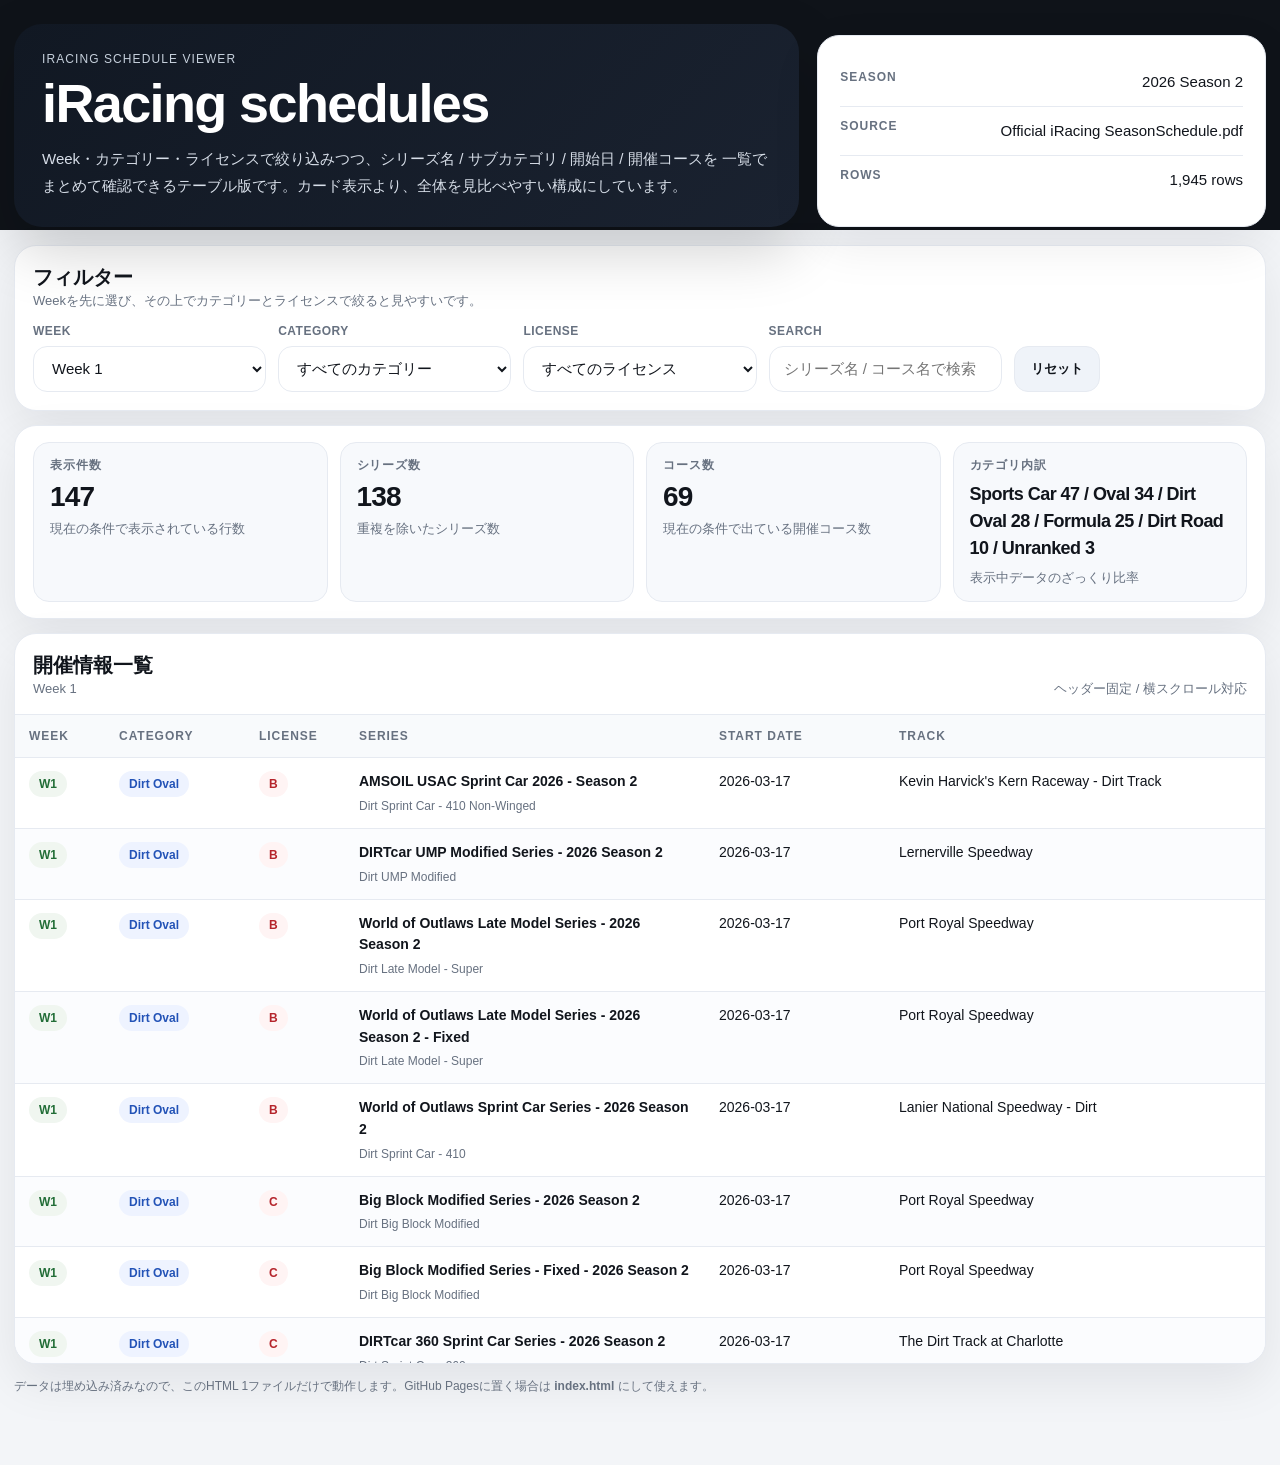
==== commit 95119bda: "Update index.html" ====
--- a/index.html
+++ b/index.html
@@ -106,7 +106,7 @@
     <section class="hero">
       <div class="hero-main">
         <p class="eyebrow">iRacing Schedule Viewer</p>
-        <h1>開催情報を<br>表で一気に見る版</h1>
+        <h1>iRacing schedules<br></h1>
         <p class="hero-copy">
           Week・カテゴリー・ライセンスで絞り込みつつ、シリーズ名 / サブカテゴリ / 開始日 / 開催コースを
           一覧でまとめて確認できるテーブル版です。カード表示より、全体を見比べやすい構成にしています。
